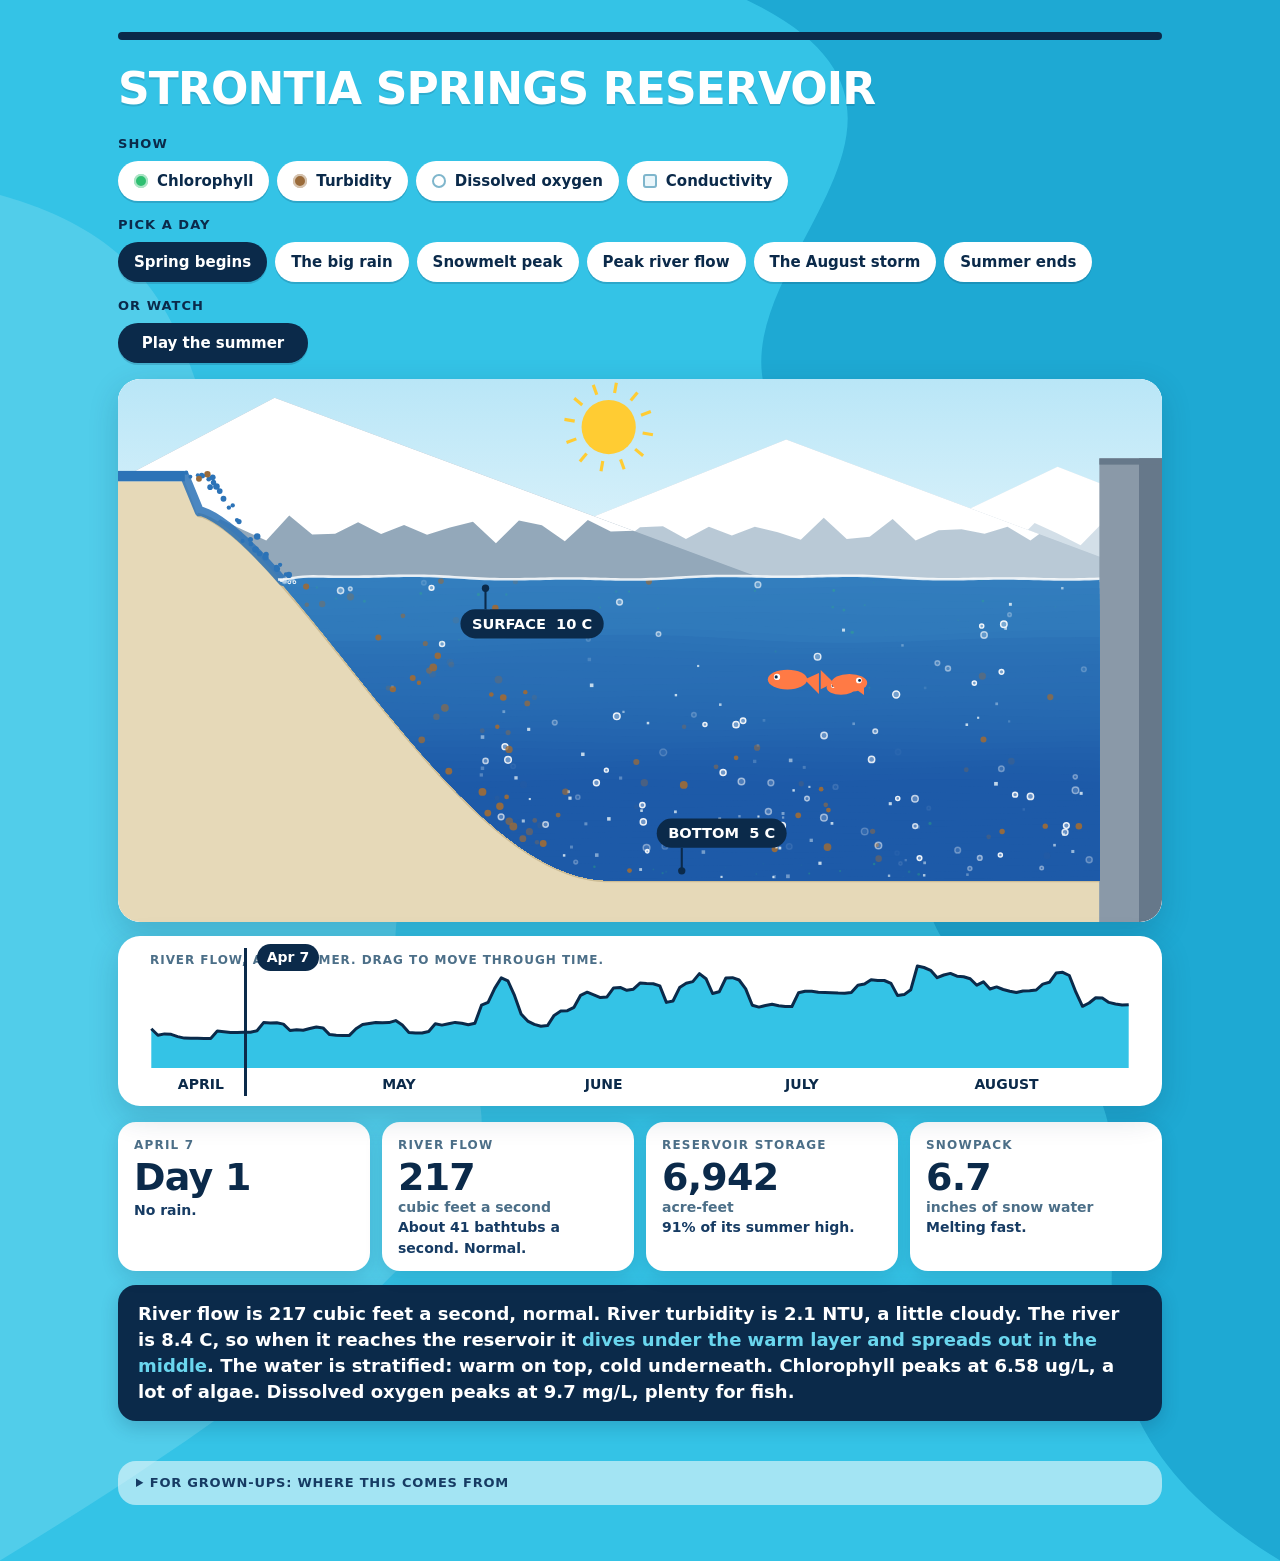
==== teams/team-tbd/strontia-summer/index.html @ caad44f0 "Add visualization" ====
<!doctype html>
<html lang="en">
<head>
<meta charset="utf-8">
<meta name="color-scheme" content="light">
<meta name="viewport" content="width=device-width, initial-scale=1, viewport-fit=cover">
<title>Strontia Springs Reservoir</title>
<meta name="description" content="A summer inside Strontia Springs Reservoir: a river pours in, the water has warm and cold layers, and a sensor measures it every day.">
<style>
  :root {
    color-scheme: light;
    --cyan: #34c3e6; --cyan-2: #1ea9d3; --cyan-3: #6ad6ee; --teal: #0e7fa8;
    --navy: #0b2a4a; --navy-2: #163b63; --white: #ffffff; --paper: #f2fbfe; --muted: #4c6f88;
    --water-warm: #67d6f2; --water-cold: #1d5aa8; --sand: #e6d9b8; --sand-2: #cdbd96; --rock: #b9c9d6; --rock-2: #93a8ba; --rock-3: #d3dfe8; --snow: #ffffff; --dam: #8a99a8; --dam-2: #66788a;
    --plant: #2fbf71; --mud: #9a6b3a; --mineral: #eaf6fb; --sun: #ffcc33; --fish: #ff7a45;
  }
  * { box-sizing: border-box; -webkit-tap-highlight-color: transparent; }
  html, body { margin: 0; background: var(--cyan); color: var(--navy); }
  body { font: 17px/1.5 system-ui, -apple-system, "Segoe UI", Helvetica, Arial, sans-serif; min-height: 100vh; position: relative; overflow-x: hidden; }
  .waves { position: absolute; inset: 0; z-index: 0; pointer-events: none; overflow: hidden; }
  .waves svg { position: absolute; left: 0; top: 0; width: 100%; height: 100%; }
  .page { position: relative; z-index: 1; max-width: 1080px; margin: 0 auto; padding: 32px max(18px, env(safe-area-inset-right)) 56px max(18px, env(safe-area-inset-left)); }
  .rule { height: 8px; width: 100%; background: var(--navy); border-radius: 4px; margin-bottom: 26px; }
  .kicker { font-size: 20px; font-weight: 700; letter-spacing: 0.08em; text-transform: uppercase; color: var(--navy); margin: 0; }
  h1 { font-size: clamp(28px, 4.5vw, 44px); line-height: 1.05; margin: 2px 0 22px; letter-spacing: -0.02em; text-transform: uppercase; font-weight: 900; color: var(--white); text-shadow: 0 2px 0 rgba(11,42,74,0.15); }
  .intro { max-width: 62ch; font-size: 19px; font-weight: 600; margin: 0 0 8px; color: var(--navy); }
  .intro-2 { max-width: 62ch; font-size: 16px; color: var(--navy-2); margin: 0 0 22px; }
  h2 { font-size: 15px; letter-spacing: 0.1em; text-transform: uppercase; font-weight: 800; margin: 34px 0 10px; color: var(--navy); }
  .controls { display: flex; flex-wrap: wrap; gap: 14px 30px; align-items: flex-start; margin: 0 0 16px; }
  .control { display: flex; flex-direction: column; gap: 7px; }
  .control > span { font-size: 13px; font-weight: 800; letter-spacing: 0.08em; text-transform: uppercase; color: var(--navy); }
  .chips { display: flex; flex-wrap: wrap; gap: 8px; }
  .chip, .btn { appearance: none; font: inherit; font-size: 15px; font-weight: 700; color: var(--navy); background: var(--white); border: 0; border-radius: 999px; padding: 9px 16px; cursor: pointer; display: inline-flex; align-items: center; gap: 9px; box-shadow: 0 2px 0 rgba(11,42,74,0.18); }
  .chip .dot { width: 14px; height: 14px; border-radius: 50%; display: inline-block; box-shadow: inset 0 0 0 2px rgba(255,255,255,0.6); }
  .chip[aria-pressed="false"] { background: rgba(255,255,255,0.45); color: var(--navy-2); }
  .chip[aria-pressed="false"] .dot { opacity: 0.35; }
  .btn[aria-pressed="true"] { background: var(--navy); color: #fff; }
  .btn.primary { background: var(--navy); color: #fff; min-width: 190px; justify-content: center; }
  .panel { background: var(--white); border-radius: 22px; padding: 16px 18px 16px; box-shadow: 0 10px 30px rgba(11,42,74,0.18); position: relative; }
  #section { padding: 0; overflow: hidden; }
  canvas.scene { display: block; cursor: crosshair; touch-action: none; user-select: none; border-radius: 22px; background: var(--paper); }
  .scene-foot { display: flex; justify-content: space-between; flex-wrap: wrap; gap: 6px 16px; margin-top: 10px; font-size: 14px; color: var(--muted); font-weight: 600; }
  .stats { display: grid; grid-template-columns: repeat(auto-fit, minmax(170px, 1fr)); gap: 12px; margin-top: 16px; }
  .stat { background: var(--white); border-radius: 18px; padding: 14px 16px 12px; box-shadow: 0 6px 18px rgba(11,42,74,0.14); }
  .stat .k { font-size: 12px; letter-spacing: 0.1em; text-transform: uppercase; font-weight: 800; color: var(--muted); }
  .stat .v { font-size: 38px; font-weight: 900; line-height: 1.05; margin: 4px 0 2px; color: var(--navy); letter-spacing: -0.02em; }
  .stat .v small { display: block; font-size: 14px; font-weight: 700; color: var(--muted); letter-spacing: 0; margin-top: 2px; }
  .stat .s { font-size: 14px; color: var(--navy-2); font-weight: 600; }
  .story { margin-top: 14px; background: var(--navy); color: #fff; border-radius: 18px; padding: 16px 20px; font-size: 18px; font-weight: 600; line-height: 1.45; box-shadow: 0 6px 18px rgba(11,42,74,0.2); }
  .story b { color: var(--cyan-3); font-weight: 900; }
  .panel.scrub { margin-top: 14px; padding: 12px 18px 10px; }
  .timeline { position: relative; user-select: none; touch-action: none; padding-top: 4px; }
  .timeline svg { display: block; width: 100%; }
  .cursor { position: absolute; top: 0; bottom: 0; width: 0; border-left: 3px solid var(--navy); pointer-events: none; }
  .cursor .tag { position: absolute; top: -4px; left: 10px; font-size: 14px; color: var(--white); background: var(--navy); padding: 3px 10px; border-radius: 999px; white-space: nowrap; font-weight: 800; }
  .cursor.flip .tag { left: auto; right: 10px; }
  .tooltip { position: absolute; pointer-events: none; z-index: 3; background: var(--navy); color: var(--white); border-radius: 12px; padding: 8px 12px; font-size: 14px; display: none; min-width: 150px; font-weight: 600; }
  .tooltip .t { color: var(--cyan-3); margin-bottom: 3px; font-weight: 800; }
  .tooltip .r { display: flex; justify-content: space-between; gap: 12px; }
  .grownups { margin-top: 40px; font-size: 14px; color: var(--navy-2); background: rgba(255,255,255,0.55); border-radius: 18px; padding: 12px 18px; }
  .grownups summary { cursor: pointer; font-weight: 800; letter-spacing: 0.06em; text-transform: uppercase; font-size: 13px; }
  .grownups blockquote { margin: 8px 0; padding-left: 12px; border-left: 3px solid var(--navy); font-size: 13px; }
  .grownups li { margin-bottom: 6px; }
  code { font-family: ui-monospace, SFMono-Regular, Menlo, monospace; font-size: 0.92em; }
</style>
</head>
<body>
<div class="waves" aria-hidden="true">
  <svg viewBox="0 0 1200 2400" preserveAspectRatio="none">
    <path d="M0,0 H1200 V2400 H0 Z" fill="var(--cyan)"></path>
    <path d="M700,0 C980,220 520,520 820,760 C1080,980 700,1300 960,1560 C1160,1760 900,2100 1200,2400 H1200 V0 Z" fill="var(--cyan-2)"></path>
    <path d="M0,300 C260,420 120,760 340,900 C560,1040 260,1400 420,1620 C540,1790 300,2100 0,2400 Z" fill="var(--cyan-3)" opacity="0.55"></path>
  </svg>
</div>
<div class="page">
  <div class="rule"></div>
  <h1>Strontia Springs Reservoir</h1>

  <div class="controls">
    <div class="control"><span>Show</span><div class="chips" id="chips"></div></div>
    <div class="control"><span>Pick a day</span><div class="chips" id="presets"></div></div>
    <div class="control"><span>Or watch</span><div class="chips"><button class="btn primary" id="play">Play the summer</button></div></div>
  </div>

  <div class="panel" id="section"></div>
  <div class="panel scrub"><div class="timeline" id="timeline"></div></div>
  <div class="stats" id="stats"></div>
  <div class="story" id="story"></div>

  <details class="grownups">
    <summary>For grown-ups: where this comes from</summary>
    <ul>
      <li>The snow on the mountains follows the Hoosier Pass snowpack record; the mountains themselves are a drawing, not the real skyline. Strontia Springs Reservoir is on the South Platte River above Denver. The sensor is a profiling sonde that Denver Water lowers through the water several times a day. Every reading here is from its export for 7 April to 19 August 2026, one profile per day, with river flow, temperature and turbidity from the USGS gage and Colorado DWR upstream, rain from NOAA station USC00058022, and snowpack from the Hoosier Pass SNOTEL station.</li>
      <li>Dots map to measurements: plants are chlorophyll, mud is turbidity, bubbles are dissolved oxygen, flecks are specific conductance compensated to 25 C. How many dots appear, and how deep they sit, follows that day's profile. The water's shade of blue follows temperature. Depth is the sonde's vertical position as recorded, unit unstated.</li>
      <li>River water sinks to the first depth where the reservoir is as cold as the river, which is how a plunging inflow behaves. The water level follows Denver Water's daily storage record for Strontia Springs from the Colorado DWR, with its rise and fall exaggerated many times over so it can be seen. The fish and the splashes are for fun. Fish swim where oxygen was highest that day.</li>
      <li>Built <span id="built"></span> by <code>build.py</code> in this folder. The technical version of this view is <code>strontia-section.html</code> at the repository root.</li>
    </ul>
    <p>The sonde values are Denver Water's own measurements; the upstream series are public USGS, Colorado DWR, NRCS and NOAA records assembled by Denver Water. Both of Denver Water's notices travel with this page:</p>
    <blockquote>The water quality data is provided "as is." Water quality data provided to the user is provisional and subject to change, and the user should not assume that the data has undergone any quality assurance or quality control review. Denver Water makes no warranty of any kind, express or implied, concerning the data, including accuracy, reliability, completeness, timeliness, or usefulness. Copyright 2026, Denver Water.</blockquote>
    <blockquote>COPYRIGHT AND DISCLAIMER: The data and metadata contained herein were prepared by Denver Water for its internal purposes only. Denver Water provides data and metadata as a public service with no claim as to the completeness, usefulness, timeliness or accuracy of its content, positional or otherwise. Denver Water and its employees make no warranty, express or implied, and assume no legal liability or responsibility for the ability of users to fulfill their intended purposes in accessing or using data or metadata or for omissions in content regarding such. The information provided is presented "as is," without warranty of any kind, including, but not limited to, the implied warranties of merchantability, fitness for a particular purpose, or non-infringement. Your use of this information is at your own risk. In providing this information or access to it, Denver Water assumes no obligation to assist the user in the use of such information or in the development, use, or maintenance of any applications applied to or associated with the data or metadata. Any sale, reproduction or distribution of this information, or products derived therefrom, in any format is expressly prohibited.</blockquote>
  </details>
</div>

<script>
const DATA = {"built":"2026-09-25","sonde":{"days":["2026-04-07","2026-04-08","2026-04-09","2026-04-10","2026-04-28","2026-04-29","2026-04-30","2026-05-01","2026-05-02","2026-05-04","2026-05-05","2026-05-14","2026-05-15","2026-05-18","2026-05-19","2026-05-20","2026-05-21","2026-05-22","2026-05-23","2026-05-24","2026-05-25","2026-05-26","2026-05-27","2026-05-28","2026-05-29","2026-05-30","2026-05-31","2026-06-01","2026-06-02","2026-06-03","2026-06-04","2026-06-05","2026-06-06","2026-06-07","2026-06-08","2026-06-09","2026-06-10","2026-06-11","2026-06-12","2026-06-13","2026-06-14","2026-06-15","2026-06-16","2026-06-17","2026-06-18","2026-06-19","2026-06-20","2026-06-21","2026-06-22","2026-06-23","2026-06-24","2026-06-25","2026-06-26","2026-06-27","2026-06-28","2026-06-29","2026-06-30","2026-07-01","2026-07-02","2026-07-03","2026-07-04","2026-07-05","2026-07-06","2026-07-07","2026-07-08","2026-07-09","2026-07-13","2026-07-14","2026-07-15","2026-07-16","2026-07-17","2026-07-18","2026-07-19","2026-07-20","2026-07-21","2026-07-22","2026-07-23","2026-07-24","2026-07-25","2026-07-26","2026-07-27","2026-07-28","2026-07-29","2026-07-30","2026-07-31","2026-08-01","2026-08-02","2026-08-03","2026-08-04","2026-08-05","2026-08-06","2026-08-07","2026-08-08","2026-08-09","2026-08-10","2026-08-11","2026-08-12","2026-08-13","2026-08-14","2026-08-15","2026-08-16","2026-08-17","2026-08-18","2026-08-19"],"casts":[49,192,191,192,141,191,144,192,48,47,48,88,44,132,176,176,176,176,176,176,176,176,132,176,176,176,176,176,176,176,176,176,176,176,176,176,176,176,176,176,176,132,176,176,176,176,176,176,176,176,176,176,176,176,176,176,176,176,176,176,176,176,176,176,176,132,55,138,56,139,141,141,179,101,137,101,140,140,180,100,100,98,220,139,180,98,139,100,180,140,140,180,179,140,180,180,180,180,180,141,180,90,135,90],"depths":[1,2,3,4,5,6,7,8,9,10,11,12,13,14,15,16,17,18,19,20,21,22,23,24,25,26,27,28,29,30,31,32,33,34,35,36,37,38,39,40,41,42,43,44,45,46,47,48],"params":{"temp":{"label":"Temperature","unit":"C","scale":"linear","hue":55,"decimals":1,"domain":[6.655,18.174],"grid":[[9.943,9.974,9.713,9.661,9.593,9.526,9.444,9.402,9.319,9.063,8.413,8.237,8.017,7.879,7.788,7.721,7.658,7.556,7.456,7.335,7.254,7.072,6.902,6.731,6.565,6.361,6.097,5.842,5.668,5.418,5.321,5.17,5.022,4.966,4.918,4.876,4.844,4.802,4.768,4.743,4.729,4.71,4.707,4.691,4.684,4.697,4.705,4.714],[9.738,9.679,9.636,9.61,9.575,9.554,9.541,9.525,9.331,9.443,8.492,8.419,8.336,8.178,8.124,7.995,7.894,7.774,7.613,7.425,7.312,7.148,7.003,6.707,6.459,6.239,6.02,5.849,5.636,5.339,5.171,5.098,5.079,4.993,4.928,4.889,4.855,4.823,4.834,4.781,4.771,4.74,4.734,4.726,4.733,4.749,4.777,4.758],[9.681,9.716,9.648,9.604,9.512,9.506,9.472,9.521,9.424,9.3,9.055,8.571,8.451,8.255,8.122,8.045,7.979,7.85,7.771,7.649,7.485,7.271,7.135,6.937,6.748,6.601,6.527,6.194,5.956,5.629,5.443,5.262,5.169,5.082,5.015,4.948,4.899,4.862,4.842,4.825,4.801,4.801,4.8,4.809,4.787,4.806,4.82,4.831],[9.769,9.717,9.692,9.627,9.592,9.554,9.538,9.56,9.403,8.997,8.736,8.444,8.344,8.231,8.135,8.011,7.856,7.823,7.765,7.574,7.501,7.421,7.233,7.071,6.809,6.651,6.512,6.193,5.911,5.674,5.435,5.332,5.25,5.174,5.072,5.034,4.971,4.936,4.906,4.893,4.873,4.858,4.849,4.845,4.846,4.847,4.836,4.865],[10.87,10.849,10.735,10.498,10.383,10.185,10.044,9.862,9.833,9.729,9.653,9.492,9.405,9.316,9.004,8.788,8.724,8.547,8.361,8.197,8.051,7.907,7.704,7.6,7.514,7.403,7.361,7.318,7.259,7.206,7.181,7.148,7.105,7.075,7.049,7.027,6.994,6.969,6.944,6.908,6.889,6.877,6.854,6.85,6.847,6.846,6.814,6.811],[10.754,10.732,10.7,10.696,10.619,10.574,10.562,10.252,10.088,9.776,9.662,9.581,9.395,9.227,9.033,8.874,8.653,8.52,8.364,8.205,8.079,7.898,7.776,7.614,7.481,7.425,7.384,7.303,7.25,7.22,7.235,7.146,7.07,7.056,7.032,6.994,6.959,6.958,6.946,6.942,6.925,6.901,6.91,6.885,6.89,6.877,6.892,6.88],[10.613,10.412,10.604,10.566,10.558,10.51,10.356,10.159,9.958,9.857,9.762,9.613,9.507,9.367,9.266,9.082,8.933,8.783,8.601,8.282,8.153,8.148,7.897,7.626,7.653,7.539,7.458,7.383,7.282,7.221,7.153,7.131,7.096,7.09,7.056,7.027,7.022,7.015,7.005,6.971,6.948,6.932,6.942,6.921,6.923,6.907,6.918,6.921],[10.246,10.276,10.142,10.084,10.072,10.017,9.857,9.672,9.3,9.291,9.221,9.174,9.079,8.95,8.893,8.845,8.767,8.749,8.544,8.448,8.292,8.194,8.015,7.793,7.822,7.576,7.543,7.448,7.34,7.279,7.277,7.224,7.197,7.155,7.111,7.085,7.042,7.04,7.036,7.007,6.998,6.986,6.966,6.965,6.95,6.942,6.926,6.961],[10.348,10.351,10.338,10.284,10.245,10.193,9.905,9.778,9.576,9.419,9.331,9.053,8.992,8.915,8.8,8.749,8.671,8.598,8.501,8.386,8.284,8.255,8.226,8.164,7.919,7.626,7.448,7.364,7.308,7.241,7.228,7.214,7.188,7.162,7.108,7.08,7.053,7.041,7.041,7.034,7.028,7.014,6.997,7.006,7.0,6.994,6.995,6.997],[10.621,10.575,10.583,10.549,10.496,10.513,10.474,10.467,10.46,10.409,10.354,10.236,9.141,8.92,8.793,8.633,8.572,8.528,8.413,8.342,8.3,8.247,8.155,8.117,8.102,7.994,7.941,7.813,7.622,7.546,7.472,7.426,7.313,7.293,7.249,7.209,7.189,7.17,7.144,7.119,7.097,7.081,7.077,7.048,7.034,7.021,6.959,null],[10.578,10.589,10.586,10.59,10.592,10.585,10.564,10.421,10.087,9.565,9.277,9.087,8.911,8.876,8.759,8.616,8.582,8.487,8.409,8.363,8.306,8.257,8.23,8.149,8.093,8.027,7.948,7.772,7.6,7.509,7.425,7.395,7.356,7.317,7.297,7.264,7.236,7.193,7.167,7.129,7.094,7.074,7.065,7.003,6.964,6.952,null,null],[15.479,15.038,14.729,14.415,13.73,13.304,13.112,12.905,12.463,12.267,12.136,11.931,11.467,10.74,9.559,8.742,8.385,8.239,8.118,8.056,8.018,7.993,7.963,7.925,7.877,7.832,7.784,7.741,7.692,7.659,7.645,7.601,7.569,7.546,7.527,7.516,7.504,7.495,7.482,7.471,7.46,7.463,7.465,7.466,null,null,null,null],[15.791,15.244,15.043,14.892,14.718,14.446,14.115,13.504,13.204,12.868,12.453,12.125,11.381,10.437,9.042,8.466,8.328,8.208,8.141,8.085,8.042,8.004,7.978,7.934,7.897,7.868,7.836,7.763,7.705,7.665,7.638,7.62,7.599,7.566,7.539,7.526,7.517,7.526,7.54,7.558,7.556,7.536,7.539,7.539,null,null,null,null],[12.727,12.705,12.697,12.692,12.675,12.359,12.226,12.141,12.018,11.917,11.801,11.68,11.598,11.465,11.369,11.26,11.122,11.012,10.93,10.738,10.577,10.393,9.977,9.488,8.85,8.381,8.242,8.184,8.138,8.102,8.057,7.998,7.979,7.941,7.889,7.856,7.818,7.793,7.774,7.747,7.734,7.716,7.683,7.671,null,null,null,null],[12.106,12.12,12.111,12.098,12.018,11.934,11.784,11.638,11.509,11.378,11.305,11.169,11.052,10.908,10.824,10.695,10.657,10.587,10.483,10.386,10.318,10.22,10.164,9.985,9.742,9.436,9.136,8.514,8.303,8.227,8.154,8.118,8.07,8.036,8.0,7.947,7.894,7.855,7.819,7.791,7.768,7.743,7.724,7.713,null,null,null,null],[11.867,11.906,11.86,11.826,11.804,11.758,11.596,11.431,11.043,10.89,10.768,10.689,10.584,10.495,10.39,10.33,10.25,10.197,10.097,10.037,10.003,9.926,9.874,9.819,9.738,9.672,9.483,9.322,8.989,8.605,8.333,8.189,8.141,8.092,8.043,8.001,7.97,7.909,7.881,7.851,7.835,7.814,7.795,7.787,null,null,null,null],[11.809,11.79,11.774,11.758,11.729,11.65,11.541,11.388,11.244,11.008,10.814,10.665,10.515,10.445,10.352,10.269,10.201,10.139,10.084,10.04,10.009,9.934,9.868,9.809,9.758,9.676,9.582,9.486,9.38,9.242,9.067,8.809,8.466,8.26,8.163,8.116,8.067,8.028,8.003,7.968,7.941,7.926,7.894,7.904,null,null,null,null],[12.111,11.957,11.823,11.745,11.677,11.634,11.593,11.542,11.497,11.296,11.037,10.842,10.634,10.521,10.482,10.412,10.328,10.268,10.206,10.145,10.104,10.041,9.993,9.947,9.899,9.863,9.788,9.707,9.619,9.509,9.429,9.325,9.148,8.937,8.613,8.322,8.163,8.112,8.077,8.026,8.0,7.986,7.966,7.945,null,null,null,null],[12.912,12.713,12.632,12.621,12.479,12.37,12.194,12.087,11.587,11.475,11.267,11.077,10.895,10.724,10.56,10.482,10.364,10.302,10.209,10.121,10.079,10.023,9.985,9.957,9.915,9.849,9.778,9.703,9.642,9.594,9.483,9.412,9.305,9.162,8.994,8.704,8.492,8.317,8.186,8.099,8.082,8.059,8.05,8.04,null,null,null,null],[13.663,13.52,13.392,13.332,13.268,13.212,12.989,12.811,11.938,11.649,11.428,11.384,11.188,10.992,10.756,10.614,10.457,10.381,10.245,10.175,10.125,10.072,10.03,9.986,9.947,9.886,9.843,9.82,9.76,9.706,9.639,9.538,9.443,9.323,9.235,9.117,9.02,8.913,8.679,8.491,8.391,8.253,8.204,8.184,null,null,null,null],[14.111,13.977,13.942,13.886,13.744,13.639,13.524,13.061,12.45,12.162,11.844,11.632,11.448,11.32,11.078,10.952,10.768,10.562,10.41,10.314,10.234,10.143,10.084,10.036,9.994,9.954,9.903,9.855,9.811,9.762,9.686,9.641,9.565,9.511,9.444,9.383,9.322,9.261,9.133,9.045,8.946,8.814,8.709,8.668,null,null,null,null],[14.504,14.473,14.364,14.241,14.136,14.011,13.687,13.376,12.891,12.584,12.374,12.026,11.808,11.602,11.378,11.262,11.064,10.941,10.726,10.59,10.354,10.213,10.148,10.106,10.059,9.993,9.956,9.904,9.867,9.829,9.778,9.732,9.695,9.647,9.592,9.537,9.495,9.448,9.384,9.314,9.27,9.237,9.195,9.153,null,null,null,null],[14.512,14.477,14.434,14.372,14.326,14.277,13.73,13.435,13.23,12.859,12.686,12.453,12.19,11.997,11.82,11.516,11.28,11.026,10.893,10.662,10.517,10.363,10.254,10.181,10.099,10.046,9.999,9.961,9.933,9.89,9.837,9.789,9.746,9.715,9.662,9.629,9.602,9.567,9.531,9.502,9.44,9.405,9.385,9.353,null,null,null,null],[14.815,14.748,14.389,13.963,13.595,13.12,13.181,13.22,12.891,12.782,12.704,12.578,12.495,12.365,12.181,11.98,11.778,11.466,11.136,10.921,10.793,10.567,10.398,10.306,10.235,10.169,10.111,10.054,10.014,9.962,9.931,9.895,9.827,9.811,9.767,9.723,9.703,9.662,9.63,9.598,9.573,9.553,9.524,9.497,null,null,null,null],[15.42,15.308,15.239,15.2,15.101,14.991,14.457,13.587,13.206,12.927,12.806,12.648,12.55,12.425,12.273,12.145,12.008,11.879,11.677,11.458,11.196,11.027,10.739,10.536,10.363,10.223,10.166,10.114,10.067,10.03,9.982,9.948,9.915,9.891,9.855,9.819,9.794,9.767,9.739,9.715,9.691,9.675,9.649,9.649,null,null,null,null],[15.829,15.717,15.591,15.515,15.383,15.03,14.572,14.038,13.854,13.643,13.347,13.142,13.062,12.883,12.726,12.529,12.402,12.296,12.186,11.974,11.777,11.613,11.339,11.052,10.855,10.662,10.522,10.375,10.252,10.178,10.115,10.073,10.038,9.982,9.943,9.912,9.875,9.841,9.817,9.81,9.796,9.774,9.753,9.724,null,null,null,null],[15.796,15.71,15.593,15.552,15.441,14.935,14.421,14.083,13.843,13.56,13.371,13.192,13.108,13.011,12.942,12.8,12.685,12.563,12.439,12.346,12.191,12.043,11.88,11.724,11.537,11.298,11.111,10.82,10.69,10.553,10.427,10.305,10.215,10.173,10.098,10.072,10.029,9.991,9.946,9.924,9.884,9.857,9.841,9.837,null,null,null,null],[16.02,15.812,15.584,15.22,14.942,14.681,14.47,14.185,13.934,13.794,13.622,13.393,13.186,13.081,12.944,12.804,12.671,12.55,12.464,12.384,12.307,12.23,12.123,12.003,11.832,11.756,11.573,11.431,11.168,10.913,10.734,10.546,10.409,10.329,10.277,10.208,10.142,10.099,10.067,10.037,9.994,9.959,9.938,9.922,null,null,null,null],[16.26,16.147,16.035,15.766,15.384,14.894,14.765,14.565,14.314,14.119,13.926,13.716,13.586,13.427,13.285,13.152,13.014,12.89,12.796,12.7,12.582,12.469,12.4,12.306,12.21,12.084,11.961,11.848,11.752,11.611,11.504,11.235,11.029,10.906,10.708,10.562,10.429,10.296,10.213,10.18,10.136,10.102,10.079,10.056,null,null,null,null],[16.456,16.291,16.142,16.08,15.792,15.652,15.311,14.941,14.564,14.247,14.128,13.974,13.747,13.638,13.538,13.389,13.277,13.196,13.075,12.954,12.877,12.779,12.694,12.596,12.474,12.384,12.3,12.221,12.128,12.043,11.931,11.87,11.792,11.53,11.401,11.152,11.01,10.899,10.71,10.539,10.411,10.354,10.26,10.231,null,null,null,null],[16.062,15.826,15.734,15.662,15.527,14.634,14.438,14.24,14.098,13.984,13.84,13.765,13.595,13.48,13.377,13.309,13.204,13.136,13.079,13.006,12.918,12.848,12.794,12.708,12.653,12.579,12.499,12.4,12.346,12.276,12.206,12.13,12.049,11.948,11.823,11.72,11.534,11.378,11.19,10.987,10.857,10.736,10.634,10.559,null,null,null,null],[16.008,15.892,15.518,15.434,15.218,14.825,14.482,14.21,14.123,13.962,13.794,13.658,13.393,13.262,13.195,13.143,13.1,13.024,12.959,12.915,12.855,12.805,12.748,12.68,12.649,12.611,12.541,12.503,12.45,12.409,12.377,12.322,12.255,12.206,12.102,12.042,11.93,11.814,11.64,11.481,11.341,11.221,11.088,11.047,null,null,null,null],[16.319,16.141,15.989,15.865,15.559,15.037,14.697,14.372,14.179,14.0,13.732,13.485,13.374,13.278,13.192,13.121,13.069,12.995,12.94,12.896,12.858,12.806,12.764,12.743,12.705,12.664,12.63,12.594,12.569,12.535,12.503,12.463,12.434,12.38,12.322,12.273,12.229,12.152,12.072,11.928,11.781,11.709,11.66,11.616,null,null,null,null],[16.283,16.155,16.014,15.907,15.831,15.357,15.174,14.81,14.459,14.14,13.915,13.684,13.552,13.369,13.287,13.183,13.107,13.058,13.008,12.97,12.932,12.901,12.84,12.822,12.785,12.755,12.725,12.701,12.66,12.64,12.617,12.579,12.549,12.506,12.47,12.428,12.383,12.354,12.279,12.226,12.178,12.136,12.083,12.055,null,null,null,null],[16.454,16.206,15.883,15.582,15.484,15.277,15.097,14.822,14.593,14.323,14.137,13.891,13.666,13.571,13.511,13.344,13.264,13.181,13.12,13.064,13.027,12.988,12.939,12.918,12.889,12.851,12.816,12.785,12.764,12.73,12.701,12.678,12.652,12.622,12.575,12.52,12.5,12.462,12.438,12.385,12.361,12.338,12.306,12.3,null,null,null,null],[16.591,16.465,16.275,16.235,16.07,15.944,15.381,14.759,14.57,14.259,14.117,13.994,13.859,13.729,13.608,13.52,13.426,13.354,13.284,13.212,13.165,13.12,13.081,13.029,12.977,12.937,12.906,12.869,12.839,12.817,12.789,12.774,12.747,12.719,12.695,12.67,12.637,12.595,12.558,12.534,12.512,12.484,12.412,12.383,null,null,null,null],[16.724,16.694,16.562,16.365,15.895,15.241,14.869,14.64,14.476,14.319,14.186,14.018,13.974,13.881,13.791,13.671,13.579,13.505,13.426,13.381,13.308,13.236,13.185,13.122,13.08,13.043,13.005,12.972,12.941,12.921,12.898,12.861,12.828,12.806,12.77,12.727,12.699,12.675,12.639,12.614,12.585,12.544,12.526,12.525,null,null,null,null],[17.141,16.969,16.716,16.397,15.877,15.53,15.352,15.038,14.849,14.614,14.398,14.231,14.131,13.972,13.854,13.76,13.626,13.559,13.49,13.416,13.346,13.299,13.265,13.227,13.183,13.148,13.116,13.099,13.062,13.029,13.0,12.962,12.928,12.89,12.867,12.829,12.791,12.747,12.717,12.683,12.662,12.643,12.631,12.619,null,null,null,null],[17.008,16.995,16.782,16.517,16.226,16.058,15.762,15.273,14.986,14.734,14.502,14.338,14.236,14.093,13.963,13.88,13.765,13.644,13.559,13.495,13.421,13.374,13.317,13.274,13.247,13.219,13.171,13.134,13.108,13.089,13.071,13.046,13.024,12.993,12.956,12.907,12.864,12.85,12.825,12.79,12.748,12.72,12.688,12.675,null,null,null,null],[17.079,16.955,16.795,16.526,16.249,16.07,15.762,15.344,14.969,14.754,14.623,14.48,14.27,14.135,14.017,13.91,13.84,13.736,13.673,13.595,13.55,13.494,13.436,13.39,13.36,13.334,13.291,13.264,13.236,13.205,13.173,13.146,13.117,13.088,13.044,13.006,12.976,12.928,12.892,12.869,12.847,12.82,12.808,12.768,null,null,null,null],[16.288,16.273,16.016,15.722,15.569,15.477,15.285,15.049,14.934,14.823,14.66,14.486,14.333,14.206,14.099,13.973,13.875,13.78,13.721,13.681,13.633,13.572,13.538,13.492,13.458,13.429,13.404,13.364,13.333,13.306,13.271,13.232,13.196,13.176,13.149,13.127,13.088,13.041,13.014,12.982,12.947,12.928,12.9,12.87,null,null,null,null],[16.479,16.206,16.111,16.034,15.994,15.891,15.599,15.375,15.174,14.874,14.721,14.601,14.455,14.253,14.072,14.007,13.9,13.853,13.788,13.73,13.706,13.637,13.605,13.567,13.528,13.498,13.48,13.45,13.432,13.414,13.404,13.381,13.328,13.309,13.269,13.228,13.197,13.162,13.12,13.082,13.041,13.025,13.003,12.988,null,null,null,null],[16.817,16.571,16.48,16.42,16.328,15.834,15.585,15.22,15.091,14.808,14.601,14.418,14.261,14.125,14.023,13.93,13.851,13.793,13.716,13.662,13.626,13.576,13.535,13.512,13.502,13.491,13.485,13.465,13.445,13.43,13.413,13.389,13.351,13.314,13.263,13.246,13.213,13.2,13.181,13.157,13.13,13.107,13.066,13.061,null,null,null,null],[17.287,16.998,16.607,16.308,16.046,15.709,15.405,15.148,14.867,14.767,14.614,14.423,14.275,14.168,14.061,13.945,13.863,13.819,13.79,13.746,13.703,13.647,13.605,13.573,13.55,13.528,13.502,13.475,13.449,13.43,13.416,13.403,13.387,13.369,13.342,13.322,13.3,13.287,13.248,13.22,13.203,13.182,13.161,13.163,null,null,null,null],[17.396,17.328,17.099,16.832,16.489,16.11,15.799,15.604,15.278,14.902,14.736,14.572,14.378,14.296,14.21,14.127,13.997,13.918,13.85,13.8,13.767,13.716,13.667,13.629,13.592,13.57,13.545,13.515,13.501,13.492,13.474,13.451,13.436,13.409,13.393,13.382,13.364,13.341,13.321,13.299,13.264,13.242,13.229,13.222,null,null,null,null],[17.931,17.837,17.566,17.337,17.077,16.85,16.487,16.258,15.905,15.616,15.328,15.131,14.935,14.77,14.63,14.48,14.348,14.257,14.193,14.088,13.988,13.897,13.826,13.778,13.743,13.689,13.642,13.615,13.585,13.566,13.544,13.521,13.506,13.47,13.457,13.431,13.414,13.389,13.373,13.358,13.338,13.325,13.302,13.294,null,null,null,null],[17.697,17.558,17.441,16.963,16.441,16.266,16.061,15.784,15.561,15.364,15.249,15.151,15.009,14.773,14.616,14.55,14.407,14.288,14.195,14.139,14.069,14.013,13.944,13.893,13.832,13.784,13.744,13.703,13.662,13.632,13.602,13.575,13.555,13.529,13.506,13.489,13.474,13.45,13.43,13.413,13.393,13.381,13.369,13.36,null,null,null,null],[17.452,17.122,16.851,16.206,15.983,15.851,15.681,15.513,15.382,15.239,15.111,14.959,14.833,14.689,14.608,14.546,14.454,14.346,14.261,14.195,14.166,14.108,14.029,13.978,13.904,13.86,13.829,13.799,13.773,13.739,13.707,13.678,13.654,13.623,13.596,13.576,13.553,13.532,13.506,13.488,13.466,13.448,13.432,13.431,null,null,null,null],[16.864,16.792,16.695,16.267,15.884,15.671,15.557,15.392,15.284,15.195,14.959,14.864,14.774,14.677,14.598,14.508,14.431,14.37,14.29,14.211,14.163,14.118,14.08,14.047,14.002,13.965,13.925,13.905,13.884,13.858,13.829,13.81,13.778,13.753,13.72,13.691,13.657,13.622,13.598,13.569,13.552,13.532,13.514,13.502,null,null,null,null],[17.19,16.877,16.398,16.043,15.769,15.686,15.485,15.27,15.139,15.003,14.835,14.759,14.696,14.57,14.49,14.448,14.366,14.326,14.258,14.215,14.181,14.146,14.111,14.07,14.035,14.002,13.976,13.938,13.909,13.889,13.866,13.843,13.82,13.798,13.781,13.766,13.742,13.715,13.692,13.669,13.656,13.648,13.625,13.6,null,null,null,null],[17.627,17.389,17.203,17.033,16.438,16.18,15.937,15.72,15.417,15.258,15.085,14.934,14.813,14.729,14.633,14.541,14.454,14.401,14.355,14.289,14.249,14.213,14.172,14.137,14.107,14.072,14.046,14.015,13.976,13.947,13.93,13.911,13.887,13.862,13.837,13.817,13.793,13.768,13.736,13.724,13.717,13.698,13.681,13.671,null,null,null,null],[17.8,17.625,17.502,17.177,16.899,16.656,16.502,16.201,16.069,15.924,15.666,15.5,15.277,15.18,15.03,14.82,14.662,14.575,14.487,14.385,14.319,14.265,14.232,14.191,14.164,14.136,14.11,14.085,14.061,14.024,13.999,13.97,13.942,13.923,13.901,13.876,13.849,13.831,13.803,13.772,13.75,13.742,13.729,13.735,null,null,null,null],[17.724,17.716,17.652,17.466,17.37,17.015,16.724,16.555,16.41,16.238,16.087,15.889,15.738,15.581,15.416,15.329,15.121,14.968,14.729,14.613,14.517,14.435,14.361,14.303,14.272,14.233,14.203,14.165,14.143,14.106,14.079,14.063,14.042,14.017,13.984,13.959,13.937,13.905,13.875,13.846,13.819,13.801,13.786,13.773,null,null,null,null],[17.901,17.888,17.869,17.85,17.791,17.709,17.327,16.901,16.588,16.362,16.193,15.995,15.857,15.732,15.598,15.473,15.386,15.297,15.184,15.034,14.849,14.777,14.636,14.538,14.45,14.37,14.314,14.271,14.229,14.19,14.168,14.149,14.125,14.101,14.077,14.04,14.02,13.992,13.972,13.936,13.914,13.891,13.869,13.852,null,null,null,null],[18.092,18.086,17.938,17.787,17.611,17.257,16.705,16.473,16.352,16.303,16.182,16.066,15.905,15.794,15.686,15.585,15.49,15.41,15.312,15.204,15.112,14.989,14.886,14.783,14.682,14.578,14.502,14.436,14.372,14.325,14.285,14.248,14.216,14.186,14.159,14.135,14.115,14.091,14.065,14.042,14.024,14.008,13.994,13.975,null,null,null,null],[18.187,18.127,18.089,17.999,17.911,17.747,17.513,16.87,16.703,16.486,16.335,16.146,16.009,15.867,15.739,15.619,15.527,15.46,15.362,15.288,15.232,15.18,15.12,15.034,14.959,14.889,14.806,14.712,14.607,14.508,14.437,14.381,14.324,14.291,14.268,14.237,14.221,14.199,14.172,14.158,14.139,14.127,14.107,14.099,null,null,null,null],[18.295,18.261,18.216,18.162,17.852,17.569,16.957,16.757,16.581,16.386,16.198,16.039,15.905,15.809,15.671,15.59,15.525,15.483,15.411,15.358,15.297,15.259,15.206,15.146,15.097,15.026,14.94,14.881,14.845,14.795,14.724,14.625,14.531,14.462,14.408,14.369,14.327,14.3,14.287,14.263,14.249,14.229,14.209,14.198,null,null,null,null],[18.303,18.002,17.896,17.818,17.236,16.755,16.572,16.303,16.146,16.015,15.909,15.774,15.683,15.588,15.483,15.392,15.353,15.302,15.258,15.224,15.192,15.144,15.098,15.047,14.994,14.928,14.877,14.849,14.813,14.782,14.751,14.716,14.681,14.654,14.629,14.602,14.572,14.538,14.503,14.479,14.445,14.41,14.38,14.377,null,null,null,null],[17.855,17.573,17.19,16.931,16.832,16.632,16.437,16.266,16.098,15.963,15.819,15.662,15.538,15.45,15.389,15.306,15.26,15.217,15.178,15.149,15.104,15.053,15.011,14.959,14.918,14.901,14.866,14.844,14.822,14.805,14.784,14.766,14.73,14.711,14.694,14.678,14.662,14.651,14.632,14.613,14.599,14.588,14.571,14.553,null,null,null,null],[17.667,17.591,17.468,17.17,16.732,16.513,16.381,16.238,16.013,15.896,15.743,15.586,15.452,15.37,15.309,15.242,15.207,15.17,15.104,15.067,15.04,15.002,14.976,14.938,14.901,14.878,14.849,14.824,14.805,14.784,14.77,14.755,14.743,14.733,14.724,14.71,14.701,14.69,14.676,14.662,14.654,14.648,14.636,14.628,null,null,null,null],[17.475,17.347,17.246,17.124,16.976,16.477,16.362,16.09,15.89,15.657,15.517,15.409,15.32,15.243,15.186,15.148,15.095,15.062,15.038,15.019,14.967,14.939,14.914,14.877,14.851,14.816,14.803,14.787,14.774,14.764,14.756,14.736,14.723,14.718,14.706,14.695,14.684,14.678,14.668,14.66,14.649,14.644,14.64,14.632,null,null,null,null],[17.376,17.191,17.104,16.947,16.634,16.297,16.062,15.852,15.67,15.531,15.418,15.329,15.226,15.139,15.107,15.056,15.014,14.976,14.948,14.922,14.898,14.87,14.84,14.818,14.808,14.793,14.784,14.771,14.759,14.74,14.726,14.71,14.703,14.68,14.669,14.661,14.655,14.645,14.643,14.621,14.61,14.605,14.592,14.595,null,null,null,null],[17.359,17.166,17.112,16.992,16.781,16.123,15.905,15.637,15.444,15.286,15.137,15.069,14.99,14.939,14.901,14.889,14.858,14.836,14.816,14.799,14.787,14.762,14.751,14.74,14.73,14.718,14.706,14.695,14.681,14.653,14.639,14.633,14.621,14.611,14.587,14.572,14.563,14.549,14.538,14.523,14.502,14.492,14.479,14.473,null,null,null,null],[17.17,17.035,16.954,16.805,16.55,15.977,15.718,15.547,15.399,15.244,15.079,15.001,14.908,14.879,14.84,14.812,14.787,14.768,14.746,14.731,14.704,14.684,14.665,14.651,14.636,14.626,14.611,14.602,14.59,14.558,14.548,14.542,14.532,14.519,14.505,14.489,14.482,14.474,14.46,14.443,14.431,14.418,14.413,14.409,null,null,null,null],[17.267,17.139,16.903,16.437,15.802,15.726,15.613,15.515,15.323,15.113,15.041,14.989,14.883,14.839,14.771,14.726,14.698,14.68,14.657,14.644,14.627,14.607,14.59,14.571,14.554,14.539,14.53,14.511,14.496,14.479,14.463,14.448,14.439,14.434,14.43,14.418,14.41,14.4,14.39,14.383,14.374,14.358,14.348,14.336,null,null,null,null],[17.307,17.239,17.067,16.615,16.28,15.972,15.817,15.535,15.307,15.145,15.024,14.947,14.828,14.768,14.734,14.709,14.684,14.652,14.641,14.616,14.59,14.573,14.567,14.556,14.536,14.52,14.509,14.5,14.488,14.469,14.448,14.443,14.434,14.422,14.405,14.375,14.365,14.361,14.354,14.349,14.339,14.339,14.335,14.324,null,null,null,null],[18.566,18.206,18.102,18.086,17.919,16.337,16.196,16.168,15.784,15.731,15.599,15.417,15.383,15.199,15.027,14.966,14.905,14.808,14.721,14.655,14.62,14.598,14.568,14.556,14.545,14.536,14.52,14.509,14.494,14.48,14.467,14.461,14.452,14.445,14.438,14.422,14.413,14.399,14.391,14.381,14.375,14.355,14.345,14.335,14.324,null,null,null],[18.803,18.777,18.376,17.761,17.669,17.119,16.465,16.757,16.172,16.055,15.87,15.749,15.626,15.438,15.343,15.163,15.041,15.02,14.834,14.818,14.843,14.687,14.592,14.62,14.561,14.547,14.502,14.537,14.524,14.506,14.499,14.481,14.463,14.45,14.476,14.443,14.439,14.434,14.447,14.397,14.389,14.418,14.379,14.39,14.378,null,null,null],[19.212,19.065,18.895,18.834,17.496,17.333,16.982,16.859,16.448,16.386,16.334,16.112,15.994,15.793,15.663,15.579,15.399,15.313,15.159,15.034,14.922,14.857,14.791,14.708,14.67,14.633,14.591,14.577,14.544,14.53,14.524,14.516,14.513,14.51,14.493,14.49,14.48,14.473,14.461,14.457,14.454,14.443,14.439,14.437,14.435,null,null,null],[19.661,19.364,19.111,18.826,18.433,18.272,17.8,17.575,17.437,17.085,16.907,16.644,16.491,16.299,16.104,15.853,15.668,15.523,15.408,15.169,15.008,14.955,14.84,14.828,14.73,14.7,14.657,14.632,14.606,14.528,14.578,14.54,14.531,14.515,14.511,14.501,14.498,14.483,14.48,14.471,14.469,14.466,14.376,14.461,14.279,null,null,null],[19.596,19.465,19.43,19.255,19.171,18.415,17.677,17.868,17.389,17.169,16.935,16.772,16.439,16.434,16.149,15.962,15.84,15.62,15.464,15.152,15.03,14.887,14.759,14.713,14.659,14.595,14.561,14.512,14.489,14.461,14.429,14.407,14.392,14.366,14.366,14.344,14.34,14.334,14.324,14.312,14.316,14.308,14.303,14.303,14.304,null,null,null],[19.775,19.192,18.466,18.026,17.581,17.303,16.995,16.82,16.552,16.429,16.21,16.091,15.991,15.919,15.818,15.714,15.616,15.541,15.478,15.404,15.304,15.181,14.992,14.948,14.794,14.73,14.671,14.625,14.663,14.562,14.523,14.537,14.465,14.475,14.436,14.414,14.395,14.385,14.372,14.352,14.348,14.341,14.331,14.335,14.327,null,null,null],[19.642,18.842,18.669,18.115,17.867,17.556,17.2,16.702,16.773,16.578,16.335,16.256,15.976,15.881,15.775,15.701,15.649,15.505,15.509,15.397,15.323,15.232,15.169,15.106,15.055,14.96,14.901,14.816,14.77,14.67,14.634,14.591,14.557,14.529,14.505,14.467,14.445,14.436,14.426,14.423,14.398,14.404,14.386,14.389,14.375,null,null,null],[19.438,18.872,18.575,18.255,17.484,17.26,16.953,16.669,16.573,16.41,16.37,16.262,16.139,16.047,15.943,15.889,15.826,15.718,15.655,15.61,15.559,15.53,15.507,15.453,15.431,15.388,15.317,15.262,15.204,15.191,15.075,14.966,14.932,14.887,14.849,14.819,14.788,14.767,14.745,14.711,14.746,14.692,14.716,14.691,14.687,null,null,null],[19.593,19.413,18.558,18.295,18.13,17.725,17.607,17.327,17.126,16.895,16.736,16.69,16.479,16.349,16.143,16.045,15.962,15.864,15.883,15.745,15.722,15.658,15.607,15.559,15.528,15.48,15.434,15.345,15.306,15.273,15.213,15.135,15.15,15.094,15.049,15.002,14.919,14.886,14.888,14.823,14.826,14.777,14.742,14.763,14.73,null,null,null],[19.918,19.749,18.716,18.367,18.021,17.651,17.533,17.309,17.2,17.072,16.871,16.658,16.521,16.435,16.381,16.253,16.128,16.013,15.92,15.834,15.752,15.665,15.622,15.582,15.529,15.503,15.457,15.421,15.427,15.358,15.31,15.264,15.22,15.192,15.14,15.109,15.052,15.006,14.983,14.92,14.87,14.854,14.829,14.821,14.813,null,null,null],[19.851,18.608,18.036,17.77,17.552,17.33,17.156,16.884,16.753,16.692,16.575,16.479,16.494,16.37,16.242,16.184,16.133,16.046,15.977,15.929,15.879,15.821,15.773,15.719,15.643,15.628,15.589,15.572,15.504,15.467,15.46,15.372,15.333,15.319,15.236,15.215,15.065,15.125,15.079,14.993,14.973,14.912,14.968,14.902,14.894,null,null,null],[19.84,18.971,17.919,17.615,17.433,17.127,17.006,16.877,16.78,16.595,16.474,16.529,16.295,16.266,16.184,16.141,16.072,16.047,15.961,15.913,15.855,15.852,15.795,15.772,15.741,15.698,15.658,15.642,15.605,15.54,15.525,15.516,15.438,15.416,15.381,15.341,15.278,15.228,15.185,15.126,15.12,15.05,15.005,14.976,14.986,null,null,null],[20.063,19.828,18.27,18.067,17.574,17.372,17.04,17.122,16.813,16.683,16.516,16.433,16.464,16.296,16.22,16.157,16.096,16.015,15.978,15.931,15.886,15.873,15.839,15.793,15.764,15.732,15.713,15.702,15.668,15.613,15.607,15.586,15.562,15.525,15.491,15.434,15.39,15.389,15.274,15.216,15.251,15.152,15.133,15.064,15.134,null,null,null],[20.14,19.053,18.186,17.489,17.493,17.015,16.881,16.756,16.639,16.564,16.437,16.352,16.244,16.2,16.141,16.076,16.027,15.971,15.941,15.916,15.889,15.865,15.84,15.818,15.798,15.774,15.755,15.739,15.716,15.69,15.686,15.646,15.606,15.572,15.583,15.514,15.476,15.409,15.446,15.306,15.37,15.26,15.283,15.286,15.255,null,null,null],[20.141,19.359,18.395,17.842,17.738,17.437,17.192,17.101,16.895,16.703,16.648,16.554,16.447,16.327,16.252,16.117,16.211,16.089,16.046,15.944,16.032,15.895,15.894,15.843,15.831,15.812,15.785,15.762,15.718,15.743,15.686,15.663,15.635,15.611,15.635,15.52,15.513,15.512,15.423,15.41,15.429,15.38,15.361,15.322,15.328,null,null,null],[20.149,19.827,18.331,17.934,17.668,17.495,17.245,17.075,17.01,16.794,16.617,16.602,16.495,16.47,16.343,16.209,16.174,16.12,16.053,15.992,15.954,15.918,15.893,15.874,15.842,15.823,15.8,15.766,15.758,15.744,15.721,15.723,15.679,15.655,15.631,15.601,15.573,15.513,15.581,15.478,15.506,15.458,15.41,15.46,15.45,null,null,null],[19.829,19.469,18.209,17.802,17.429,17.18,17.077,16.929,16.823,16.737,16.664,16.571,16.514,16.372,16.317,16.279,16.187,16.137,16.072,16.03,15.967,15.949,15.927,15.896,15.864,15.852,15.837,15.802,15.796,15.773,15.756,15.744,15.714,15.707,15.683,15.659,15.649,15.627,15.606,15.568,15.549,15.522,15.518,15.501,15.497,null,null,null],[19.404,19.238,17.712,17.416,17.162,17.091,16.976,16.771,16.698,16.547,16.472,16.399,16.315,16.305,16.172,16.212,16.099,16.029,16.005,15.977,16.0,15.934,15.9,15.916,15.86,15.823,15.849,15.79,15.802,15.768,15.759,15.743,15.704,15.717,15.677,15.672,15.658,15.642,15.617,15.588,15.587,15.561,15.541,15.539,15.532,null,null,null],[19.179,19.103,18.047,17.761,17.544,17.358,17.186,17.002,16.893,16.752,16.633,16.528,16.392,16.299,16.212,16.164,16.109,16.062,16.029,15.976,15.944,15.919,15.893,15.873,15.845,15.828,15.812,15.791,15.777,15.771,15.748,15.745,15.73,15.716,15.688,15.689,15.674,15.658,15.639,15.636,15.619,15.621,15.598,15.596,15.597,null,null,null],[19.162,18.908,18.527,18.086,17.846,17.607,17.284,17.271,16.953,16.815,16.758,16.669,16.547,16.475,16.331,16.257,16.192,16.136,16.066,16.023,15.984,15.927,15.904,15.887,15.869,15.844,15.823,15.817,15.782,15.768,15.758,15.741,15.752,15.713,15.722,15.693,15.679,15.674,15.661,15.649,15.641,15.63,15.621,15.614,15.607,null,null,null],[19.335,19.082,18.87,18.11,18.105,17.541,17.601,17.18,17.042,16.928,16.822,16.671,16.536,16.494,16.398,16.37,16.243,16.156,16.092,16.041,16.052,15.994,15.978,15.919,15.909,15.894,15.862,15.848,15.833,15.804,15.789,15.774,15.767,15.745,15.734,15.726,15.7,15.71,15.685,15.668,15.668,15.662,15.658,15.651,15.645,null,null,null],[19.268,19.201,19.089,19.104,19.005,18.269,17.703,17.389,17.105,17.079,16.738,16.709,16.584,16.591,16.453,16.329,16.26,16.227,16.195,16.137,16.094,16.06,16.034,15.998,15.983,15.941,15.93,15.9,15.883,15.872,15.849,15.828,15.813,15.794,15.78,15.767,15.765,15.745,15.719,15.703,15.689,15.685,15.663,15.664,15.654,null,null,null],[18.492,17.987,17.822,17.528,17.414,17.305,17.156,17.023,16.898,16.743,16.788,16.733,16.578,16.52,16.38,16.421,16.3,16.246,16.185,16.141,16.097,16.074,16.046,16.028,15.998,15.96,15.935,15.917,15.891,15.874,15.864,15.838,15.815,15.801,15.784,15.764,15.747,15.717,15.732,15.711,15.7,15.707,15.69,15.711,15.677,null,null,null],[18.27,18.092,17.926,17.447,17.004,17.05,16.842,16.752,16.592,16.523,16.428,16.34,16.327,16.189,16.083,16.05,16.011,15.974,15.962,15.945,15.924,15.903,15.898,15.89,15.852,15.906,15.829,15.813,15.781,15.787,15.772,15.698,15.739,15.767,15.717,15.663,15.699,15.721,15.691,15.684,15.7,15.625,15.614,15.67,15.632,null,null,null],[18.3,18.13,18.042,17.919,17.346,16.691,16.848,16.706,16.426,16.212,16.333,16.193,16.077,15.989,16.047,15.924,15.909,15.87,15.921,15.83,15.809,15.798,15.785,15.771,15.764,15.72,15.746,15.739,15.728,15.7,15.695,15.642,15.674,15.656,15.649,15.604,15.631,15.616,15.619,15.572,15.546,15.572,15.551,15.55,15.539,null,null,null],[18.046,17.907,17.883,17.463,17.028,16.64,16.893,16.553,16.362,16.206,16.09,16.014,15.867,16.005,15.881,15.846,15.835,15.748,15.848,15.768,15.751,15.769,15.752,15.655,15.681,15.705,15.643,15.586,15.667,15.585,15.602,15.56,15.61,15.517,15.513,15.569,15.484,15.55,15.511,15.474,15.523,15.428,15.389,15.511,15.434,null,null,null],[17.662,17.822,17.593,17.389,16.757,16.808,16.323,16.54,15.822,15.974,15.858,15.667,15.868,15.721,15.686,15.66,15.648,15.623,15.602,15.587,15.579,15.559,15.53,15.574,15.431,15.487,15.476,15.418,15.5,15.439,15.35,15.455,15.292,15.347,15.34,15.32,15.312,15.27,15.196,15.31,15.305,15.221,15.172,14.941,15.263,null,null,null],[17.233,17.148,17.032,16.77,15.668,15.684,15.497,15.43,15.373,15.339,15.256,15.182,15.156,15.124,15.08,15.066,15.049,15.032,15.007,14.991,14.965,14.946,14.995,14.899,15.036,14.771,14.88,14.871,15.002,14.546,14.88,14.865,14.683,14.927,14.651,14.772,14.873,14.744,14.696,14.614,14.797,14.445,14.567,14.683,14.48,null,null,null],[17.004,16.881,16.341,15.942,15.514,15.373,15.345,15.207,15.051,15.183,14.95,15.113,14.984,14.962,14.925,14.987,14.766,14.947,14.715,14.797,14.774,14.739,14.727,14.615,14.766,14.67,14.633,14.595,14.579,14.485,14.553,14.566,14.477,14.47,14.498,14.497,14.478,14.47,14.477,14.463,14.449,14.442,14.437,14.364,14.431,null,null,null],[16.916,16.833,16.899,16.733,15.925,15.285,15.308,15.098,15.077,15.01,14.928,14.893,14.838,14.804,14.78,14.742,14.698,14.696,14.676,14.651,14.605,14.613,14.598,14.569,14.546,14.536,14.527,14.506,14.491,14.473,14.456,14.456,14.434,14.415,14.404,14.382,14.38,14.355,14.338,14.345,14.303,14.324,14.282,14.281,14.283,null,null,null],[17.215,17.066,16.902,16.352,15.724,15.482,15.451,15.264,15.139,15.049,14.943,14.902,14.863,14.776,14.731,14.716,14.684,14.688,14.655,14.634,14.621,14.591,14.597,14.569,14.558,14.559,14.53,14.505,14.492,14.485,14.479,14.464,14.474,14.443,14.427,14.412,14.396,14.371,14.366,14.359,14.341,14.342,14.319,14.318,14.311,null,null,null],[17.413,17.299,17.196,16.892,16.539,16.256,15.948,15.489,15.374,15.307,15.099,14.97,14.879,14.868,14.796,14.767,14.733,14.7,14.672,14.649,14.635,14.609,14.596,14.57,14.56,14.549,14.54,14.537,14.521,14.502,14.5,14.476,14.456,14.444,14.442,14.442,14.418,14.406,14.403,14.39,14.375,14.372,14.348,14.377,14.336,null,null,null],[17.711,17.584,17.424,16.721,16.396,16.189,16.127,15.91,15.725,15.77,15.555,15.38,15.145,15.052,14.934,14.854,14.771,14.739,14.697,14.671,14.647,14.622,14.609,14.593,14.581,14.569,14.561,14.548,14.534,14.515,14.513,14.518,14.497,14.487,14.481,14.467,14.459,14.433,14.434,14.434,14.417,14.409,14.389,14.372,14.384,null,null,null],[18.095,17.951,17.872,17.041,17.067,16.602,16.246,16.178,15.954,15.843,15.722,15.617,15.462,15.704,15.285,15.128,14.982,14.825,14.786,14.739,14.695,14.677,14.658,14.625,14.606,14.595,14.585,14.56,14.562,14.55,14.544,14.517,14.523,14.508,14.505,14.491,14.473,14.467,14.463,14.457,14.446,14.45,14.459,14.432,14.433,null,null,null],[18.335,17.995,17.823,17.265,16.944,16.707,16.6,16.346,16.166,16.05,15.966,15.852,15.794,15.689,15.569,15.443,15.285,15.079,14.834,14.88,14.712,14.764,14.698,14.664,14.646,14.629,14.613,14.589,14.589,14.567,14.576,14.558,14.564,14.543,14.526,14.533,14.524,14.509,14.494,14.49,14.486,14.488,14.471,14.468,14.465,null,null,null],[18.383,18.383,18.364,18.175,18.056,17.562,16.99,16.627,16.411,16.242,16.109,15.964,15.883,15.767,15.675,15.607,15.475,15.46,15.329,15.043,14.956,14.877,14.88,14.692,14.711,14.722,14.623,14.591,14.608,14.569,14.59,14.55,14.556,14.561,14.536,14.528,14.529,14.524,14.504,14.512,14.497,14.495,14.485,14.482,14.482,null,null,null],[18.651,18.648,18.549,17.758,17.414,16.89,16.9,16.401,16.414,16.234,16.07,15.955,15.853,15.776,15.728,15.631,15.547,15.434,15.418,15.309,15.188,14.974,14.777,14.771,14.588,14.495,14.481,14.462,14.488,14.428,14.391,14.389,14.384,14.361,14.36,14.343,14.337,14.326,14.322,14.319,14.308,14.305,14.307,14.312,14.314,null,null,null],[18.405,18.502,18.407,18.245,18.084,17.479,17.043,17.125,16.755,16.496,16.292,16.242,16.056,15.916,15.77,15.656,15.571,15.483,15.5,15.298,15.27,15.143,14.995,14.855,14.66,14.579,14.523,14.482,14.465,14.443,14.439,14.422,14.405,14.384,14.368,14.366,14.352,14.344,14.335,14.342,14.326,14.325,14.322,14.322,14.323,null,null,null]]},"spc":{"label":"Conductance","unit":"uS/cm at 25 C","scale":"linear","hue":255,"decimals":0,"domain":[300.234,331.497],"grid":[[314.414,314.646,314.261,314.118,313.998,313.47,313.114,312.985,313.051,314.691,318.53,319.875,319.462,321.419,321.317,321.703,321.142,321.022,322.763,322.298,322.376,323.395,323.124,324.596,325.591,327.075,328.996,330.371,331.578,331.978,332.298,333.07,333.978,333.858,334.184,333.59,333.786,335.02,337.065,334.314,334.068,334.897,335.059,334.644,334.644,334.97,365.441,338.265],[315.001,315.114,315.157,315.171,315.324,315.008,315.094,315.185,315.988,315.33,318.632,320.851,322.923,323.165,322.961,322.75,320.795,323.061,321.094,319.64,321.697,320.79,320.664,324.423,326.102,328.443,329.532,330.335,331.277,332.016,332.443,332.935,333.349,333.636,333.71,333.875,333.821,333.917,333.734,333.813,334.39,334.566,334.507,334.585,335.911,336.716,459.494,337.329],[316.738,316.893,316.985,316.985,316.787,316.588,316.354,316.334,317.16,316.791,318.226,322.119,322.411,323.173,322.397,322.285,323.533,321.917,321.668,321.339,321.44,320.635,322.511,322.957,324.629,325.246,325.734,328.096,330.055,331.334,331.76,332.397,332.873,333.265,333.717,333.57,333.666,333.591,333.782,333.801,333.841,334.066,334.428,334.639,334.876,335.78,337.946,347.952],[318.044,318.097,318.111,318.21,318.252,317.988,317.81,318.095,317.78,320.913,325.454,325.247,325.708,325.991,326.557,325.924,323.242,321.384,321.104,322.225,322.134,321.667,322.262,322.332,324.053,325.177,326.179,328.138,330.02,331.176,332.1,332.553,333.098,333.481,333.51,333.641,334.25,333.322,334.516,334.002,333.898,333.942,333.888,334.805,334.46,336.097,337.548,339.258],[325.725,325.866,325.69,324.916,324.653,324.281,323.991,322.917,322.704,321.985,322.689,323.431,323.136,323.884,325.367,326.617,326.34,327.249,327.982,329.587,330.053,330.452,329.122,327.876,326.538,325.141,326.685,326.492,326.282,326.161,326.07,326.427,326.232,327.265,326.024,326.405,328.233,327.418,327.593,327.46,327.758,329.263,329.892,331.498,331.931,388.585,413.779,345.761],[325.191,325.214,325.173,325.113,324.911,325.03,325.245,324.677,323.805,322.01,322.262,322.322,322.608,322.729,323.482,324.97,326.152,327.405,327.833,328.394,329.277,330.05,329.771,327.69,326.526,325.803,325.692,326.602,325.42,326.321,326.439,326.133,326.157,326.15,326.273,326.893,328.339,328.01,328.389,328.381,329.191,329.355,330.228,330.121,330.936,331.657,331.796,332.723],[324.665,323.524,324.668,324.626,324.681,324.263,323.518,323.319,322.312,321.412,321.079,320.856,322.078,322.169,321.498,322.289,322.981,324.836,328.163,328.806,328.948,329.058,329.867,327.989,328.511,326.553,325.439,325.539,326.122,326.458,326.267,326.172,326.888,326.149,326.563,327.691,327.508,328.385,328.305,328.996,329.527,329.488,329.766,330.656,330.666,331.803,331.17,331.498],[322.684,322.829,322.8,322.823,322.509,322.21,321.129,320.304,320.526,320.275,320.086,320.375,319.933,320.443,320.876,321.688,322.375,323.33,323.973,326.009,327.887,327.943,329.559,328.955,329.433,327.989,327.621,326.619,326.677,325.678,326.422,326.756,325.926,327.309,326.938,327.217,327.586,327.56,328.268,328.011,328.004,329.05,328.258,330.188,329.91,330.257,330.55,332.624],[322.691,322.714,322.784,322.704,322.691,322.943,322.347,321.546,320.116,320.13,320.355,319.48,319.756,320.031,320.73,321.27,320.556,323.159,323.536,323.728,325.242,326.176,327.111,328.404,329.78,327.598,325.307,324.526,324.491,325.589,325.769,325.949,326.217,326.486,327.258,327.136,327.015,328.091,328.897,329.142,329.387,329.677,330.98,331.442,332.003,332.563,332.869,333.174],[320.323,320.367,320.382,320.462,320.745,320.739,320.627,320.492,320.33,320.472,320.731,321.125,319.584,319.871,319.286,319.658,320.944,321.571,322.049,322.895,325.36,325.124,325.17,324.928,325.257,326.592,326.444,328.049,327.985,327.319,326.571,326.446,326.362,326.052,326.451,326.587,326.7,326.258,326.504,326.513,326.57,326.661,327.018,328.222,329.939,353.746,447.425,null],[319.513,319.503,319.501,319.522,319.547,319.578,319.617,319.206,319.48,318.027,317.597,317.601,317.251,317.355,318.239,319.038,319.238,319.821,320.445,321.005,323.632,323.621,324.779,324.856,324.749,325.192,325.772,327.806,327.262,326.345,326.591,325.999,325.324,325.524,325.742,326.295,326.332,326.981,327.545,327.269,327.783,339.059,540.778,null,null,null,null,null],[300.366,299.515,299.954,300.747,300.78,301.424,301.774,301.94,302.278,301.781,301.866,302.035,303.377,305.588,309.775,311.016,309.132,309.017,310.263,313.756,315.203,317.9,319.452,320.934,319.974,318.703,318.379,317.05,315.905,316.192,317.871,316.571,315.705,316.499,317.741,318.79,319.843,320.652,320.203,319.961,319.711,320.179,320.893,321.473,null,null,null,null],[300.555,300.801,300.128,300.234,300.182,300.957,301.605,302.219,302.002,302.286,302.32,302.418,303.888,306.81,310.572,309.792,308.848,310.023,310.755,312.295,313.621,315.291,315.656,315.442,315.817,316.88,318.061,315.308,314.396,314.247,315.043,315.654,316.532,317.701,317.317,318.726,319.724,322.073,326.355,329.815,330.869,329.813,329.65,329.29,null,null,null,null],[321.269,321.18,320.926,321.198,322.032,323.795,324.199,324.118,324.123,324.03,324.043,323.943,323.96,323.474,323.465,323.426,322.943,323.114,322.374,321.731,320.995,320.744,319.096,318.048,317.019,317.561,318.758,320.132,321.815,322.201,322.525,321.046,321.039,319.888,318.399,317.895,317.847,317.926,318.207,318.182,318.406,318.805,319.957,320.259,null,null,null,null],[322.691,322.769,322.648,322.574,322.431,322.714,322.858,322.774,322.711,321.994,322.054,321.702,321.657,321.318,321.176,320.653,320.423,319.993,319.802,319.666,319.334,319.039,318.913,319.54,319.281,317.436,316.647,317.16,317.842,320.032,320.973,321.241,320.673,319.913,319.072,318.272,317.956,317.733,317.971,318.073,318.393,318.392,318.646,318.858,null,null,null,null],[322.636,322.593,322.61,322.556,322.548,322.312,321.918,321.755,320.631,320.19,318.713,318.385,318.716,318.341,318.131,317.51,317.45,317.638,317.94,317.949,318.129,318.175,317.933,317.896,318.044,317.843,317.707,317.343,317.068,317.171,319.0,320.804,321.01,320.238,320.47,319.553,319.511,318.263,317.914,317.601,317.576,317.709,318.007,318.18,null,null,null,null],[321.803,321.79,321.826,321.796,321.775,321.614,321.486,321.181,320.623,319.311,318.409,318.011,317.661,317.354,317.336,317.03,316.837,316.911,316.959,317.068,317.61,317.74,317.752,317.773,317.945,317.853,317.841,317.719,317.688,317.15,316.84,317.147,318.62,320.247,320.283,319.947,319.763,318.818,318.274,318.332,318.509,318.358,317.812,317.959,null,null,null,null],[320.813,320.898,321.037,321.207,321.352,321.267,321.367,321.421,320.843,318.976,317.264,316.293,314.987,314.585,314.821,315.789,316.303,316.534,316.833,316.957,317.068,317.094,317.347,317.794,317.926,317.953,317.784,317.96,317.772,317.841,317.659,317.5,317.592,317.465,317.16,317.5,317.46,317.645,317.886,317.408,317.219,317.292,317.454,317.837,null,null,null,null],[310.866,311.446,312.646,312.719,314.424,315.442,317.75,317.307,318.434,317.989,314.933,315.884,314.602,314.08,314.4,314.486,315.11,315.62,316.141,316.717,316.832,317.034,317.24,317.684,317.711,317.779,317.851,317.834,317.762,317.629,317.691,317.636,317.482,317.807,317.337,317.056,317.217,317.261,317.533,317.282,317.325,317.467,318.419,318.405,null,null,null,null],[307.678,307.536,307.614,307.822,308.0,308.108,309.756,308.756,312.67,311.886,311.382,311.639,310.094,312.186,313.615,314.202,314.323,314.515,315.255,315.93,316.227,316.475,316.963,317.447,317.754,317.715,317.878,317.981,317.909,317.719,317.794,317.792,317.794,317.784,318.003,317.842,317.622,317.241,317.219,317.202,317.37,317.695,318.023,318.519,null,null,null,null],[306.8,306.878,306.825,306.587,306.54,306.439,306.522,307.616,308.083,308.16,307.866,308.168,307.685,307.614,308.056,309.144,312.453,313.808,314.359,314.862,315.439,316.333,316.656,316.941,317.353,317.476,317.669,317.841,317.869,317.687,317.735,317.77,317.735,317.718,317.746,317.781,317.916,317.873,317.752,317.713,317.698,317.632,318.181,318.572,null,null,null,null],[307.001,306.961,306.949,306.906,306.817,306.589,306.652,306.566,306.786,306.932,306.55,306.763,305.878,305.83,306.157,307.037,308.417,309.325,311.609,313.309,314.906,315.608,316.522,317.103,317.398,317.476,317.563,317.761,317.889,317.891,317.803,317.784,317.766,317.742,317.752,317.799,317.902,318.007,318.051,317.935,318.0,318.111,318.219,318.652,null,null,null,null],[307.061,307.043,307.045,306.874,306.748,306.493,306.097,307.12,306.758,307.028,306.424,306.58,306.27,305.976,305.677,305.756,306.232,307.217,308.724,312.899,314.318,315.06,316.001,316.119,317.221,317.281,317.409,317.471,317.584,317.817,317.885,317.724,317.69,317.729,317.715,317.736,317.737,317.888,317.91,317.889,317.955,318.064,318.348,318.508,null,null,null,null],[307.119,307.077,306.934,306.967,306.681,305.85,305.752,306.676,305.42,305.546,305.448,305.905,306.373,306.05,306.329,306.206,306.089,305.988,307.095,308.758,311.029,313.794,314.345,314.887,315.312,316.109,317.21,317.166,317.264,317.307,317.566,317.746,317.504,317.728,317.842,317.798,317.711,317.745,317.801,317.873,317.967,317.993,318.135,318.463,null,null,null,null],[303.571,303.672,303.905,304.655,305.17,305.231,305.17,305.454,305.704,304.616,304.124,303.805,303.925,304.176,303.995,304.044,304.29,304.586,305.009,305.781,306.61,307.744,312.654,314.955,314.62,315.597,316.261,316.9,317.02,317.193,317.165,317.208,317.311,317.372,317.534,317.57,317.664,317.75,317.791,317.831,317.949,318.057,318.108,318.375,null,null,null,null],[303.193,302.568,302.895,302.614,302.428,301.933,301.306,299.288,298.071,297.347,298.72,299.986,300.851,301.308,301.938,302.992,303.307,303.924,304.075,304.423,304.926,305.558,306.317,307.702,310.155,312.807,314.035,314.698,315.377,315.788,316.257,316.514,316.532,316.786,316.966,317.085,317.425,317.542,317.516,317.52,317.678,317.834,318.057,318.282,null,null,null,null],[302.077,301.924,301.942,301.994,301.507,300.356,296.476,293.769,293.963,293.717,293.461,293.507,294.319,295.594,296.011,297.598,298.701,299.6,303.078,303.579,303.939,304.533,304.871,305.236,305.736,306.757,307.49,310.035,311.364,313.14,313.909,314.577,315.041,315.435,315.721,315.95,316.307,316.628,316.961,317.085,317.397,317.564,317.972,318.1,null,null,null,null],[302.064,301.829,301.587,299.336,298.097,296.724,295.977,295.018,293.99,293.473,293.435,293.411,293.576,293.988,294.35,295.401,296.447,297.136,298.253,300.78,302.002,303.676,304.102,304.38,304.776,305.201,305.681,306.035,307.075,309.012,310.989,312.507,313.585,313.972,314.334,314.702,315.326,315.748,316.095,316.428,316.826,317.194,317.647,318.102,null,null,null,null],[301.462,301.484,301.296,300.335,299.809,298.835,298.155,297.885,297.535,296.797,297.36,296.812,296.219,296.174,296.292,295.591,295.564,295.819,296.034,296.221,297.152,298.939,300.063,302.841,303.774,304.04,304.297,304.526,304.789,305.223,305.54,306.536,307.986,308.852,310.592,311.84,312.96,314.125,314.838,315.133,315.664,316.188,316.692,317.091,null,null,null,null],[301.73,301.667,301.466,301.354,300.811,301.143,300.851,299.335,299.97,300.741,300.88,301.135,300.281,300.151,299.372,299.098,298.793,298.14,297.074,296.578,296.245,296.128,295.919,298.458,299.588,301.739,303.307,303.338,303.645,303.605,303.717,304.228,304.101,304.997,305.688,307.237,308.124,309.018,310.839,312.21,313.414,314.023,314.972,315.486,null,null,null,null],[301.71,301.709,301.709,301.59,301.673,301.841,302.529,303.834,304.035,303.805,303.673,303.688,303.369,302.752,302.462,302.381,301.083,300.602,299.709,300.366,298.955,297.622,296.427,296.332,296.973,298.415,299.328,300.809,302.207,301.91,301.883,301.787,301.64,302.045,302.792,303.414,304.668,305.781,307.076,308.602,309.702,310.59,311.803,312.875,null,null,null,null],[302.273,302.231,302.435,302.704,302.892,304.052,304.475,304.682,304.771,304.922,305.185,305.146,305.297,305.39,305.354,305.251,304.132,303.594,303.147,302.361,301.652,301.361,300.496,300.006,300.986,301.155,300.087,301.002,300.659,300.499,300.81,300.548,300.283,300.874,300.911,300.963,301.714,302.524,303.759,305.034,306.08,307.046,308.291,308.947,null,null,null,null],[303.627,303.586,303.549,303.838,304.099,304.877,304.809,305.352,305.553,306.115,306.589,306.634,306.321,306.076,306.397,306.104,305.942,305.366,304.688,303.988,303.585,302.505,300.971,302.137,301.571,301.835,301.868,302.35,302.722,302.371,303.202,302.629,303.357,303.714,303.272,302.643,302.7,301.609,301.834,301.969,302.843,303.392,303.819,304.438,null,null,null,null],[305.058,304.974,304.883,304.902,305.024,306.065,306.74,307.655,307.917,308.31,308.177,308.296,308.211,307.75,307.852,307.383,307.164,306.822,306.513,306.494,305.984,305.751,303.949,303.583,302.861,302.703,302.979,302.726,302.243,302.291,302.769,302.878,304.617,304.908,305.244,305.179,305.195,305.111,304.982,303.998,303.073,303.368,303.578,303.561,null,null,null,null],[305.795,305.695,307.178,307.882,308.582,309.274,309.647,309.878,310.076,310.318,310.065,309.927,309.864,309.567,309.686,309.206,309.127,308.702,308.188,308.391,308.087,307.311,306.84,306.448,305.747,304.66,303.835,301.793,302.336,303.006,303.34,305.161,304.888,305.864,305.811,305.672,306.252,306.575,306.503,306.414,306.397,305.726,305.888,306.254,null,null,null,null],[307.659,308.035,308.189,308.169,308.452,308.596,309.487,310.459,310.981,311.08,310.986,311.317,311.177,311.19,311.186,311.044,310.723,310.44,310.03,309.789,309.612,308.693,308.042,307.819,306.651,305.848,306.121,305.056,304.518,305.238,306.157,306.82,306.734,307.021,307.076,307.133,307.212,307.14,307.23,306.981,307.424,307.191,306.911,307.53,null,null,null,null],[308.736,308.685,308.592,308.8,310.284,311.939,312.359,311.766,311.885,312.07,312.224,312.291,312.371,312.219,312.253,312.279,311.812,311.831,311.456,311.417,310.957,310.241,309.653,308.901,308.534,308.325,307.844,307.046,306.7,306.532,306.574,306.255,306.385,307.123,307.262,307.46,307.717,307.886,307.529,307.621,307.704,307.812,307.897,307.833,null,null,null,null],[309.577,309.67,309.597,310.275,311.967,312.864,313.123,313.121,312.983,313.225,313.862,313.416,313.587,313.398,313.307,313.555,313.274,313.016,312.671,312.193,311.711,311.38,311.437,310.742,309.798,308.847,308.733,309.124,308.916,308.24,307.817,307.877,307.793,307.88,307.98,308.308,308.522,308.619,308.615,308.854,309.261,309.46,310.187,310.591,null,null,null,null],[311.574,311.584,311.476,312.185,312.716,312.877,313.279,314.004,314.319,314.651,314.404,314.923,314.495,314.578,314.443,314.182,314.138,313.63,313.116,312.826,312.483,311.983,311.714,311.536,311.08,310.527,310.001,310.02,309.877,309.871,310.108,310.226,310.305,310.118,310.141,310.2,310.201,310.263,309.68,309.489,309.786,309.795,310.038,310.477,null,null,null,null],[312.599,312.737,312.997,313.542,314.024,314.899,315.335,315.2,315.408,316.54,317.14,316.701,317.106,316.314,315.894,315.491,315.08,314.916,314.973,314.437,313.79,313.956,313.325,312.824,312.614,312.081,311.454,311.253,311.191,310.923,311.048,310.85,310.985,311.19,311.18,311.323,311.282,311.57,311.202,310.876,310.933,310.911,311.138,311.156,null,null,null,null],[315.642,315.606,317.474,318.916,318.894,319.314,319.897,320.125,319.806,319.362,318.846,319.072,318.928,318.163,318.34,317.298,317.456,316.447,316.182,315.307,316.005,314.795,314.321,314.321,314.176,313.436,313.121,312.776,312.635,312.5,312.486,312.164,312.04,312.836,313.173,313.261,312.914,312.796,312.952,312.793,312.531,312.562,312.455,312.385,null,null,null,null],[317.707,318.165,318.239,318.065,318.105,318.152,319.026,319.314,318.584,319.665,319.13,319.449,319.234,319.479,319.685,318.383,317.424,317.135,317.202,316.844,316.28,315.369,314.953,314.964,314.692,314.19,313.252,312.899,312.854,312.662,312.912,313.12,313.449,313.698,314.497,314.376,313.743,313.779,313.802,313.354,313.548,313.491,313.065,312.979,null,null,null,null],[311.395,311.25,311.33,311.333,311.996,312.338,312.499,312.756,313.153,313.04,313.054,312.943,313.061,313.049,313.139,312.854,312.714,312.394,311.9,310.443,309.553,309.55,309.537,308.289,309.807,309.882,310.843,309.906,309.554,309.941,310.185,309.812,309.729,309.63,308.029,308.628,308.25,308.374,308.493,308.602,308.628,308.446,308.092,307.753,null,null,null,null],[312.215,312.098,313.001,313.451,313.42,314.31,313.807,313.937,313.598,313.756,313.73,313.974,313.638,313.806,313.658,313.989,313.356,313.413,312.864,312.675,312.186,310.212,309.922,309.161,309.374,309.458,309.356,309.598,308.711,308.981,310.35,311.489,311.687,312.313,312.865,313.58,313.309,312.753,312.807,312.391,311.522,312.039,311.135,310.854,null,null,null,null],[314.778,314.776,314.6,314.184,313.979,314.352,314.886,314.976,315.258,315.303,315.263,315.344,315.448,315.331,315.065,315.006,315.028,314.354,314.074,313.838,313.432,313.18,312.039,311.262,309.173,309.269,309.588,309.365,309.347,309.452,311.052,311.505,312.202,313.315,313.59,313.577,313.753,313.875,314.034,313.869,313.747,313.534,313.592,313.49,null,null,null,null],[316.064,316.055,315.961,315.426,315.446,315.653,316.031,316.492,315.76,316.426,316.934,317.546,317.01,317.168,317.162,316.907,316.783,316.46,316.159,315.403,314.865,314.348,313.952,313.297,312.984,311.748,310.521,310.777,310.305,311.022,311.48,311.975,312.404,312.682,312.943,313.54,313.693,314.194,314.299,314.264,314.527,314.723,315.52,315.614,null,null,null,null],[316.314,316.412,316.529,316.91,317.824,317.908,318.447,318.611,318.936,318.649,318.682,318.507,318.551,318.284,317.955,317.758,317.643,317.942,317.179,316.291,315.914,315.517,315.134,314.66,313.367,313.461,312.794,312.407,311.851,312.101,311.667,312.372,312.75,313.541,314.136,314.129,314.379,314.509,314.498,314.845,314.965,315.139,315.337,315.985,null,null,null,null],[317.397,317.411,317.695,318.403,318.914,319.045,319.211,319.261,319.256,319.282,319.412,319.331,319.298,319.358,319.262,319.341,318.928,318.929,318.593,318.087,317.176,317.044,316.661,315.726,315.049,314.85,314.679,314.439,314.376,313.998,313.667,313.197,313.338,313.491,313.3,313.967,314.211,314.475,314.824,315.128,315.098,315.238,315.417,315.445,null,null,null,null],[318.067,317.98,318.483,319.109,319.248,319.458,319.718,320.05,319.979,319.885,319.919,319.764,319.915,319.859,319.874,319.843,319.661,319.188,318.912,318.272,317.89,317.293,317.266,317.86,317.689,317.732,316.527,317.209,317.892,316.883,317.458,316.102,315.563,316.153,315.39,315.336,315.151,314.618,314.731,315.425,315.595,315.519,315.422,315.793,null,null,null,null],[318.722,319.249,319.18,319.435,319.76,319.861,320.003,319.99,320.12,320.255,320.315,320.447,320.443,320.543,320.626,320.62,320.495,320.278,319.95,319.425,319.313,318.709,318.19,317.781,317.635,317.557,317.481,317.079,316.786,316.44,317.567,318.24,318.917,318.902,318.654,319.842,319.632,319.59,319.412,319.137,319.431,319.526,317.946,315.681,null,null,null,null],[319.794,320.026,320.126,320.149,320.523,320.303,320.418,320.304,320.273,320.388,320.445,320.756,320.772,321.008,320.973,321.025,321.063,320.98,320.921,320.862,320.323,319.7,319.373,319.105,318.262,318.058,318.173,318.359,317.283,317.443,318.301,318.308,319.253,319.533,319.761,320.479,320.585,320.775,320.832,320.611,320.499,320.395,320.752,320.299,null,null,null,null],[320.992,320.828,320.735,321.357,323.013,322.84,323.041,322.171,322.102,322.261,322.09,321.667,321.81,322.015,321.536,321.413,321.226,321.214,321.172,321.074,320.878,320.364,319.46,319.158,319.002,319.093,318.903,318.352,318.87,318.754,318.776,318.923,319.945,319.644,320.386,320.677,320.784,320.87,321.083,321.022,321.356,321.434,321.38,321.754,null,null,null,null],[322.209,322.167,322.122,322.058,322.382,322.9,323.738,323.709,323.713,323.175,323.191,323.186,323.123,323.047,322.735,322.233,322.124,321.815,321.306,321.292,321.19,321.033,320.954,320.863,320.528,320.37,319.361,319.37,319.318,319.328,318.892,318.562,319.567,320.016,320.335,320.77,320.877,320.375,320.968,321.251,321.169,321.565,321.892,322.309,null,null,null,null],[322.5,322.533,322.564,322.572,322.561,322.54,322.906,322.99,322.927,322.94,322.627,322.236,322.159,322.071,321.862,322.176,322.347,322.094,322.298,322.175,321.626,321.385,320.979,321.148,320.803,320.929,320.593,318.982,320.173,319.118,319.547,320.103,320.522,320.677,320.684,320.874,320.831,321.084,321.604,321.639,321.767,321.556,321.599,321.803,null,null,null,null],[323.038,323.04,323.027,322.891,323.033,322.189,321.66,320.988,320.714,320.694,320.788,320.922,320.514,320.445,320.187,320.053,320.346,320.958,321.479,322.145,322.164,321.762,321.707,321.565,321.455,321.078,321.144,320.897,321.002,320.754,320.423,320.534,320.602,320.606,321.091,321.119,321.198,321.425,321.586,322.182,322.445,322.682,322.805,323.167,null,null,null,null],[323.35,323.286,323.307,323.285,323.346,323.245,323.113,321.533,321.167,320.944,320.453,320.312,320.251,320.03,320.079,320.119,320.141,320.232,320.726,320.599,320.722,321.083,321.518,321.796,321.636,321.695,321.456,321.363,321.172,320.904,321.123,320.922,320.85,320.748,320.976,321.033,320.956,321.287,321.475,321.652,321.874,321.971,322.997,323.098,null,null,null,null],[323.717,323.752,323.715,323.734,323.478,322.769,321.814,321.679,321.658,321.473,321.224,321.02,321.029,320.831,320.591,320.493,320.387,320.354,320.408,320.431,320.714,320.81,321.215,321.55,321.532,321.469,321.574,321.644,321.616,321.595,321.446,321.318,321.408,321.503,321.432,321.541,321.613,321.726,321.763,321.947,322.212,322.5,322.999,323.523,null,null,null,null],[324.043,323.832,323.789,323.865,323.647,322.534,322.946,322.965,322.757,322.763,323.047,322.439,322.267,322.302,322.325,321.233,321.003,320.848,320.868,320.855,320.97,321.078,321.103,321.269,321.754,321.867,322.059,322.247,322.99,322.872,322.53,323.0,323.229,322.746,322.836,323.09,322.961,322.825,322.989,322.93,323.15,323.03,323.354,323.318,null,null,null,null],[324.038,323.92,323.735,323.67,323.359,323.559,323.705,323.655,323.618,323.668,323.698,323.598,323.452,323.291,323.1,322.884,322.818,322.575,322.394,322.235,321.746,321.939,321.837,322.216,322.347,322.474,322.749,323.03,323.171,323.682,323.745,323.605,323.695,323.764,323.72,323.805,323.884,323.929,324.132,324.299,324.418,324.431,324.559,324.642,null,null,null,null],[324.303,324.291,324.161,324.166,323.943,324.013,324.001,323.882,323.876,323.968,324.052,324.006,323.742,323.838,323.708,323.606,323.522,323.155,322.797,322.944,322.769,322.712,322.758,322.639,322.852,322.817,323.336,323.637,323.954,323.992,324.028,324.131,324.161,324.203,324.33,324.492,324.526,324.486,324.583,324.681,324.931,325.062,325.302,325.536,null,null,null,null],[324.926,324.759,324.875,324.788,324.853,324.863,324.813,324.638,324.648,324.435,324.766,324.447,324.297,323.99,323.998,324.034,323.958,323.759,323.667,323.226,323.3,323.04,323.308,323.261,323.464,323.728,323.808,324.01,324.361,324.434,324.516,324.63,324.56,324.814,325.006,325.0,325.114,325.395,325.489,325.555,325.68,325.779,325.796,325.872,null,null,null,null],[325.103,325.072,325.156,325.289,325.227,325.206,325.282,325.562,325.454,325.557,325.59,325.238,324.947,324.702,324.433,324.215,324.296,324.003,324.085,323.944,323.874,323.951,324.063,324.064,324.274,324.489,324.605,324.676,324.788,324.881,325.054,325.374,325.549,325.97,326.145,326.388,326.335,326.56,326.707,326.813,326.898,326.958,327.018,327.078,null,null,null,null],[325.59,325.393,325.49,325.559,325.811,325.724,326.026,325.605,325.618,325.31,325.142,325.004,325.038,324.857,324.57,324.465,324.443,324.297,324.271,324.587,324.522,324.747,325.229,324.99,325.36,325.856,325.878,325.994,326.181,326.357,326.709,326.785,326.839,326.88,326.949,326.967,327.002,327.052,327.091,327.218,327.4,327.427,327.52,327.601,null,null,null,null],[325.948,325.945,326.051,326.204,326.343,326.612,326.334,326.256,326.126,326.054,326.195,325.666,325.442,325.651,325.643,325.648,325.754,325.758,325.645,325.867,325.803,325.856,326.231,326.423,326.579,326.715,326.865,326.962,327.03,327.213,327.238,327.253,327.344,327.383,327.463,327.503,327.539,327.568,327.709,327.899,328.118,328.142,328.172,328.141,null,null,null,null],[326.039,326.338,326.418,326.812,326.844,327.139,327.078,326.903,326.693,326.835,326.569,326.607,326.081,326.206,326.198,326.212,326.354,326.314,326.559,326.633,326.738,326.813,326.864,326.983,327.11,327.283,327.413,327.568,327.672,327.859,328.057,328.123,328.183,328.212,328.241,328.318,328.352,328.416,328.476,328.529,328.64,328.833,328.891,328.939,null,null,null,null],[326.31,326.423,326.913,327.723,327.703,327.712,327.502,327.564,327.631,327.408,327.268,326.974,326.668,326.597,326.413,326.558,326.504,326.639,326.775,326.884,326.985,327.086,327.141,327.25,327.269,327.456,327.619,327.713,327.794,327.931,328.108,328.135,328.249,328.409,328.559,328.832,328.911,328.955,328.985,329.012,329.054,328.975,329.073,329.323,null,null,null,null],[327.52,327.303,327.069,326.901,325.735,324.467,323.474,323.586,323.19,323.502,323.497,323.686,323.747,323.929,324.033,324.043,324.052,324.475,326.104,326.068,327.2,327.496,327.706,327.75,327.798,327.894,327.881,327.755,328.01,328.12,328.159,328.194,328.314,328.188,328.061,327.798,327.944,327.164,327.126,327.117,326.8,326.266,325.78,325.912,326.044,null,null,null],[327.428,327.34,326.883,325.436,325.825,324.849,323.998,324.214,323.797,323.557,323.564,323.598,323.636,323.843,323.712,323.896,323.92,323.913,324.393,324.691,324.255,325.916,327.618,327.175,327.712,327.628,327.735,327.686,327.884,327.928,328.008,328.024,327.946,327.827,327.588,326.819,326.575,326.514,327.49,326.076,326.363,326.536,326.034,326.281,326.26,null,null,null],[327.798,327.649,327.657,327.33,323.519,322.367,323.054,322.188,322.94,323.302,323.615,323.69,323.798,323.79,323.746,323.721,323.773,323.812,323.889,323.992,324.045,324.26,324.475,325.632,326.246,326.86,327.389,327.161,327.669,327.691,327.788,327.863,327.924,327.885,327.78,327.628,327.607,327.374,327.017,327.021,327.025,326.882,326.888,326.766,326.644,null,null,null],[327.901,327.763,327.152,325.867,324.411,325.024,323.444,322.434,322.507,322.087,322.216,322.453,322.894,322.819,323.207,323.413,323.75,323.883,324.049,323.877,324.104,324.065,324.741,324.625,324.827,325.059,326.276,326.932,327.259,327.827,327.42,327.625,327.645,327.67,327.869,327.794,327.781,327.746,327.511,327.394,327.441,327.504,327.891,327.018,328.597,null,null,null],[327.392,327.3,327.272,326.849,327.007,323.497,322.17,322.565,321.824,321.814,321.94,322.096,321.738,322.365,323.062,323.334,323.857,324.313,324.663,324.973,325.085,325.203,325.492,325.558,325.686,326.184,326.424,326.869,327.361,328.025,328.548,328.797,328.787,328.777,328.972,329.039,328.857,328.892,328.72,328.628,328.765,328.201,328.719,328.659,329.022,null,null,null],[327.46,327.126,323.42,320.855,319.279,318.779,317.592,317.373,317.694,318.859,318.479,319.641,319.267,319.907,319.075,319.288,319.433,318.845,323.449,322.658,322.372,323.279,325.068,323.326,325.365,325.449,325.595,325.802,325.697,326.091,326.458,326.553,327.445,327.471,328.027,328.124,328.471,328.565,328.522,328.502,328.336,328.519,328.922,328.888,329.342,null,null,null],[326.528,323.318,321.534,318.657,318.253,316.204,316.299,315.683,316.796,317.157,315.979,317.687,316.646,317.844,317.609,318.168,318.728,319.761,318.632,320.839,321.05,321.411,321.346,322.072,321.99,323.018,323.643,325.315,325.351,325.686,326.116,326.29,326.505,326.652,326.561,327.308,327.443,327.686,327.723,327.703,328.175,328.015,328.399,328.679,328.947,null,null,null],[323.552,320.94,319.241,317.63,315.788,315.49,314.73,314.837,314.646,314.948,315.03,315.021,315.111,315.655,315.691,316.46,315.986,317.036,318.2,319.588,319.75,319.806,320.282,320.385,320.24,321.26,322.179,323.117,323.78,323.363,324.792,325.623,325.938,326.167,326.355,326.515,326.714,326.891,327.203,327.712,327.029,328.146,327.623,328.406,328.613,null,null,null],[321.473,320.73,316.94,315.941,315.908,315.341,314.651,313.996,313.772,314.077,314.015,314.328,314.698,314.849,315.022,315.118,315.105,315.699,315.576,316.2,316.521,317.355,318.572,320.309,320.791,321.501,321.709,322.312,322.298,322.359,322.974,324.121,323.726,324.681,325.236,325.671,326.057,326.158,326.184,326.423,326.809,327.329,327.398,327.618,327.753,null,null,null],[319.782,319.637,316.747,315.417,314.469,313.951,314.271,313.996,314.061,314.06,313.997,314.429,314.498,314.621,314.598,314.761,315.034,315.194,315.242,315.697,316.395,317.58,319.015,320.269,319.035,320.266,320.027,320.182,319.829,320.431,321.081,321.415,322.175,322.625,323.578,323.802,324.845,325.603,325.223,325.855,326.239,326.44,326.808,327.196,327.584,null,null,null],[319.125,315.009,313.418,313.391,312.753,312.452,311.49,311.411,310.333,310.433,310.22,309.765,310.913,310.396,311.304,313.043,314.081,314.75,314.93,314.775,315.42,315.54,316.025,316.628,318.295,318.926,320.366,320.576,320.903,321.379,320.401,320.448,320.457,319.997,321.181,321.453,323.644,322.827,323.622,324.918,325.226,326.201,325.635,326.317,327.525,null,null,null],[316.678,315.981,313.576,312.095,312.128,309.781,309.648,308.54,309.518,309.646,309.507,309.092,309.057,309.576,310.258,310.081,311.105,311.452,311.861,313.518,314.518,315.293,313.86,314.761,315.919,316.325,316.979,317.937,318.211,319.169,320.995,319.391,319.877,319.285,319.365,319.615,320.222,321.016,321.587,322.921,322.803,323.895,324.791,325.561,325.118,null,null,null],[316.371,316.229,313.98,313.17,310.816,309.876,308.409,308.735,308.246,307.978,307.832,307.616,307.815,308.48,308.583,308.569,309.427,310.242,311.479,311.929,312.616,314.592,315.106,315.743,315.645,315.267,315.821,316.092,315.758,316.527,316.718,315.828,317.681,318.257,318.012,318.614,319.04,319.228,320.178,320.98,320.572,322.167,322.881,323.864,322.867,null,null,null],[316.797,316.335,311.813,309.528,310.129,308.344,308.139,308.122,308.037,307.993,308.149,308.299,308.492,308.503,308.591,308.673,308.721,309.022,309.139,309.621,309.82,311.664,312.483,313.589,314.647,315.156,314.566,315.238,314.83,314.944,314.45,314.535,315.542,316.093,314.875,316.762,316.86,318.69,317.583,319.901,318.944,320.812,320.763,320.248,321.366,null,null,null],[316.425,316.1,312.069,310.305,310.349,309.545,309.267,308.575,309.069,308.883,308.756,308.766,309.326,309.002,309.249,308.755,309.447,308.761,308.874,308.912,309.044,310.334,309.814,311.887,314.456,314.739,314.555,314.587,314.532,313.447,313.419,313.252,313.576,313.59,314.141,316.278,316.098,315.58,318.525,317.521,317.269,318.689,318.978,319.61,319.645,null,null,null],[315.839,315.581,311.142,310.154,309.873,309.501,309.389,309.767,309.726,309.576,310.209,309.172,310.192,310.402,310.141,310.306,310.504,309.031,309.201,309.134,309.049,309.465,309.83,311.605,312.92,313.682,313.998,312.847,312.786,311.88,312.04,311.688,312.174,311.782,312.24,312.936,313.364,314.693,313.792,315.598,315.807,316.479,317.863,316.55,317.894,null,null,null],[315.188,314.723,311.093,309.965,310.218,309.796,310.061,309.969,309.795,309.994,310.034,310.212,310.107,310.211,310.516,310.363,310.597,310.473,309.922,309.261,309.365,309.252,309.421,309.787,312.145,311.218,311.928,311.406,311.322,311.068,311.521,311.559,311.597,311.359,311.495,311.754,312.22,312.561,312.798,313.819,313.961,314.612,314.534,315.648,315.229,null,null,null],[314.586,313.398,309.712,309.791,309.469,309.245,309.173,309.103,309.14,308.98,309.229,309.003,308.854,309.273,308.942,309.276,309.477,309.767,309.75,309.74,309.666,309.44,309.669,309.488,309.995,310.308,310.308,310.686,312.303,310.72,311.046,311.113,311.707,310.931,311.478,311.628,311.49,311.849,312.366,313.219,313.206,313.725,313.999,313.914,314.509,null,null,null],[313.928,313.405,309.675,307.542,307.785,309.34,309.156,309.162,309.025,308.765,308.829,308.894,308.854,308.908,308.8,308.785,308.642,308.966,309.2,309.62,309.482,309.559,309.828,310.139,310.478,311.297,311.072,310.885,311.361,310.746,310.883,310.788,310.881,311.103,311.3,311.201,311.106,311.105,310.802,311.763,311.807,311.526,311.881,312.476,312.383,null,null,null],[312.912,312.773,311.177,308.937,307.898,307.367,306.829,307.567,307.475,307.512,307.536,307.901,307.842,307.884,307.97,308.304,308.401,308.533,308.662,308.953,309.213,309.558,309.643,309.943,311.25,311.7,311.328,311.313,310.586,310.679,310.728,310.686,310.531,310.814,310.31,310.616,310.815,310.534,310.555,310.885,311.272,311.754,310.978,311.064,311.15,null,null,null],[312.6,312.306,311.93,307.934,308.933,308.165,307.835,308.404,308.419,308.456,308.629,308.151,308.074,308.011,307.995,308.493,308.245,308.361,308.441,308.886,308.572,309.124,309.208,309.526,309.623,309.851,310.359,310.752,310.317,310.679,310.847,310.48,310.399,310.436,310.327,310.245,310.426,310.044,310.161,310.648,310.62,310.645,310.723,310.88,311.036,null,null,null],[312.616,312.573,312.516,312.513,312.238,311.591,309.332,308.9,309.477,309.223,309.686,309.53,310.657,309.404,309.186,308.725,308.889,309.634,308.646,308.432,308.334,308.482,308.77,309.144,309.221,309.43,309.596,309.626,309.754,309.93,310.149,310.094,310.226,310.083,310.293,310.326,310.073,310.115,310.253,310.094,310.49,310.577,310.897,311.459,311.793,null,null,null],[311.789,311.614,311.197,311.355,310.824,311.248,311.271,311.36,311.631,311.531,311.539,310.555,311.609,310.7,310.749,310.284,310.326,309.887,309.72,309.314,308.551,308.648,308.558,309.171,309.059,309.282,309.382,309.783,309.684,310.085,309.8,310.119,309.937,309.85,309.935,310.032,309.993,310.091,309.925,310.061,310.22,310.329,310.578,310.474,311.327,null,null,null],[311.816,311.558,311.654,310.958,311.958,312.122,312.267,312.044,311.865,311.627,311.599,311.876,310.754,311.194,309.141,308.713,310.041,309.834,309.63,309.342,309.14,309.229,309.423,309.286,309.573,309.299,309.565,309.704,310.019,310.255,310.788,312.064,311.22,310.964,312.437,312.494,312.567,311.195,312.37,312.336,311.403,312.46,312.53,312.109,312.178,null,null,null],[312.357,312.14,312.215,312.114,312.329,312.467,312.319,312.252,312.421,312.259,312.165,312.258,312.133,311.14,310.776,309.817,309.586,309.669,309.69,309.796,310.012,309.97,310.087,310.613,310.858,311.486,310.793,310.649,311.64,311.907,311.903,312.404,312.467,312.369,312.383,312.783,312.879,312.857,312.954,312.81,312.962,312.803,312.877,312.921,313.036,null,null,null],[312.739,312.741,312.656,312.8,312.613,312.515,312.546,312.474,312.424,312.333,312.252,311.938,311.013,312.04,311.381,311.096,310.949,311.107,310.314,310.6,310.764,310.372,311.09,312.431,312.135,311.733,312.555,313.026,312.386,312.812,312.796,313.043,312.904,313.172,313.055,313.051,313.085,313.079,313.025,313.193,313.472,313.269,313.288,313.389,313.282,null,null,null],[313.207,313.211,313.234,312.882,312.453,312.673,312.594,312.638,312.179,312.388,312.281,312.24,312.062,312.284,312.198,312.265,312.294,312.533,312.498,312.683,312.754,312.782,312.807,313.221,313.265,313.38,313.143,313.054,313.24,313.154,313.074,313.047,312.997,313.095,312.949,313.059,313.061,313.087,313.113,313.145,313.169,313.108,313.335,313.403,313.083,null,null,null],[313.415,313.247,313.123,312.646,312.622,312.78,312.784,312.77,312.821,312.836,313.068,312.908,312.864,312.891,312.944,312.924,312.975,313.064,312.985,313.065,313.242,313.02,313.002,312.86,312.89,312.788,312.754,312.856,312.887,312.797,312.811,312.806,312.759,312.928,312.866,312.861,313.006,312.909,312.664,312.984,313.177,312.979,312.74,313.291,313.146,null,null,null],[313.406,313.282,313.039,312.759,312.668,312.652,312.829,312.798,312.747,312.759,312.755,312.874,312.813,312.823,312.767,312.828,312.724,312.777,312.76,312.894,312.84,312.87,312.836,312.794,312.664,312.698,312.837,312.915,312.922,312.865,312.782,312.768,312.703,312.794,312.771,312.821,312.794,313.037,312.951,312.904,313.039,313.086,313.064,312.921,313.148,null,null,null],[313.584,313.5,313.391,313.492,312.9,312.493,312.602,312.479,312.625,312.58,312.549,312.541,312.468,312.511,312.576,312.431,312.432,312.554,312.713,312.699,312.644,312.767,312.689,312.707,312.756,312.864,312.851,312.861,312.935,313.067,313.09,313.092,313.191,312.985,312.974,312.872,312.899,312.818,312.737,312.722,312.673,312.704,312.703,312.751,312.764,null,null,null],[313.956,313.858,313.875,313.097,312.871,312.721,312.617,312.557,312.421,312.418,312.465,312.416,312.358,312.264,312.152,312.185,312.168,312.245,312.309,312.456,312.419,312.625,312.641,312.612,312.645,312.737,312.721,312.834,312.737,312.862,312.916,312.923,312.849,312.914,312.973,312.884,312.927,312.947,312.866,312.86,312.88,313.172,312.859,313.773,313.426,null,null,null],[313.421,313.294,313.25,313.057,312.55,311.868,311.344,312.303,312.54,312.509,312.397,312.329,312.277,312.023,312.169,312.183,312.144,312.16,312.182,312.197,312.183,312.383,312.536,312.655,312.742,312.799,312.827,312.916,312.839,312.734,312.678,312.645,312.744,312.783,312.756,312.771,312.828,312.873,313.015,312.992,313.097,314.111,313.815,315.554,314.297,null,null,null],[311.691,311.667,311.461,311.955,308.212,303.734,304.325,304.199,307.366,307.874,309.842,310.256,311.105,312.213,312.255,312.166,312.11,312.136,312.13,312.114,312.256,312.243,312.339,312.573,312.588,312.59,312.644,312.636,312.589,312.601,312.569,312.568,312.575,312.577,312.682,312.757,312.731,312.898,312.961,312.965,313.193,313.419,314.033,314.201,314.876,null,null,null],[310.134,310.097,310.169,310.24,307.967,306.227,302.717,298.669,298.96,300.555,300.495,302.211,305.399,299.898,308.518,310.557,312.147,312.194,312.106,312.121,312.174,312.206,312.269,312.404,312.524,312.618,312.668,312.682,312.677,312.679,312.695,312.526,312.568,312.65,312.613,312.606,312.692,312.949,312.866,313.103,313.194,313.974,314.806,313.925,314.284,null,null,null],[309.26,309.211,307.775,305.136,301.792,300.871,300.71,299.955,299.021,299.077,299.4,299.681,300.042,300.052,302.896,305.079,307.851,310.981,312.262,312.217,312.197,312.229,312.26,312.288,312.303,312.378,312.463,312.538,312.49,312.622,312.555,312.58,312.562,312.58,312.563,312.601,312.659,312.77,312.949,312.828,313.049,313.08,313.395,313.793,313.975,null,null,null],[308.626,308.643,308.613,308.397,307.666,304.936,302.361,300.855,300.544,300.253,300.031,299.972,299.904,300.307,300.639,301.133,303.836,303.197,306.362,310.731,311.449,312.017,312.306,312.221,312.242,312.185,312.35,312.486,312.511,312.525,312.475,312.546,312.591,312.495,312.622,312.668,312.632,312.698,313.048,312.76,313.05,313.543,313.325,313.35,313.978,null,null,null],[312.793,312.704,312.641,310.536,309.938,307.569,307.98,307.293,307.063,306.569,306.232,306.888,306.336,306.468,306.439,307.325,306.764,306.975,307.056,308.197,310.473,313.53,317.17,317.017,318.116,318.122,318.122,318.107,318.06,318.157,318.247,318.255,318.261,318.324,318.364,318.362,318.45,318.583,318.552,318.741,318.965,318.769,319.056,318.897,320.18,null,null,null],[312.321,312.463,312.586,312.185,311.542,310.284,309.992,310.033,308.145,307.575,307.145,307.58,307.416,307.654,308.279,308.455,307.845,307.544,307.251,308.423,308.959,311.317,313.628,315.763,318.129,318.227,318.142,318.193,318.202,318.114,318.176,318.249,318.307,318.325,318.36,318.325,318.469,318.543,318.597,318.521,318.712,318.848,319.009,319.327,319.482,null,null,null]]},"ph":{"label":"pH","unit":"","scale":"linear","hue":300,"decimals":2,"domain":[7.605,8.28],"grid":[[8.14,8.16,8.155,8.155,8.15,8.145,8.14,8.135,8.115,8.08,8.04,8.03,8.02,8.01,8.005,7.99,7.99,7.98,7.965,7.96,7.945,7.935,7.925,7.925,7.925,7.925,7.935,7.945,7.955,7.955,7.94,7.93,7.92,7.91,7.91,7.935,7.93,7.93,7.915,7.915,7.91,7.875,7.85,7.82,7.9,7.66,7.48,7.87],[8.19,8.185,8.185,8.18,8.185,8.175,8.18,8.175,8.14,8.16,8.11,8.11,8.115,8.085,8.075,8.06,8.02,8.01,7.99,7.965,7.955,7.95,7.95,7.93,7.94,7.95,7.96,7.965,7.97,7.97,7.965,7.95,7.93,7.93,7.92,7.93,7.935,7.94,7.93,7.93,7.915,7.91,7.91,7.895,7.865,7.85,7.46,7.84],[8.17,8.175,8.17,8.17,8.16,8.155,8.15,8.15,8.145,8.125,8.1,8.1,8.09,8.06,8.025,8.02,8.0,7.985,7.965,7.95,7.93,7.915,7.915,7.91,7.905,7.895,7.895,7.905,7.91,7.92,7.92,7.905,7.9,7.885,7.88,7.87,7.87,7.875,7.875,7.865,7.86,7.865,7.865,7.86,7.855,7.825,7.775,7.76],[8.18,8.175,8.175,8.17,8.155,8.15,8.14,8.12,8.13,8.125,8.11,8.08,8.06,8.06,8.045,8.025,7.98,7.97,7.96,7.94,7.94,7.93,7.915,7.905,7.9,7.895,7.89,7.89,7.86,7.9,7.83,7.87,7.855,7.855,7.855,7.86,7.83,7.91,7.84,7.86,7.86,7.9,7.82,7.85,7.87,7.81,7.81,7.825],[8.16,8.15,8.15,8.13,8.11,8.1,8.08,8.04,8.06,8.08,8.05,8.04,8.05,8.02,7.98,7.95,7.96,7.93,7.92,7.92,7.93,7.92,7.88,7.84,7.81,7.82,7.82,7.81,7.82,7.82,7.8,7.79,7.8,7.79,7.8,7.8,7.83,7.81,7.8,7.78,7.79,7.76,7.74,7.74,7.72,7.69,7.445,7.67],[8.21,8.21,8.195,8.195,8.18,8.18,8.16,8.12,8.1,8.1,8.085,8.07,8.06,8.04,8.01,7.98,7.96,7.96,7.955,7.935,7.945,7.95,7.94,7.89,7.85,7.84,7.83,7.84,7.835,7.845,7.84,7.84,7.84,7.83,7.82,7.82,7.81,7.82,7.805,7.81,7.79,7.78,7.775,7.77,7.77,7.75,7.77,7.755],[8.195,8.185,8.195,8.19,8.19,8.17,8.15,8.13,8.12,8.11,8.11,8.09,8.07,8.06,8.05,8.03,8.01,7.98,7.95,7.95,7.94,7.945,7.94,7.9,7.91,7.85,7.84,7.83,7.85,7.85,7.84,7.85,7.845,7.835,7.84,7.835,7.83,7.84,7.83,7.81,7.8,7.79,7.795,7.78,7.78,7.765,7.765,7.76],[8.18,8.19,8.175,8.17,8.155,8.14,8.115,8.1,8.07,8.09,8.085,8.075,8.075,8.05,8.03,8.015,7.995,7.98,7.96,7.94,7.935,7.93,7.925,7.91,7.92,7.87,7.865,7.845,7.84,7.83,7.835,7.845,7.82,7.845,7.83,7.835,7.81,7.82,7.815,7.8,7.8,7.78,7.8,7.77,7.77,7.78,7.78,7.76],[8.19,8.19,8.19,8.19,8.18,8.18,8.14,8.11,8.1,8.09,8.08,8.1,8.08,8.06,8.05,8.03,8.04,7.99,7.98,7.99,7.96,7.945,7.93,7.92,7.93,7.88,7.82,7.81,7.81,7.82,7.825,7.83,7.83,7.83,7.83,7.822,7.815,7.82,7.81,7.8,7.79,7.775,7.76,7.74,7.735,7.73,7.735,7.74],[7.96,7.96,7.95,7.95,7.95,7.92,7.95,7.95,7.95,7.94,7.94,7.92,7.83,7.82,7.82,7.8,7.77,7.76,7.75,7.73,7.7,7.7,7.7,7.69,7.69,7.67,7.67,7.65,7.63,7.62,7.6,7.59,7.58,7.58,7.57,7.57,7.56,7.56,7.55,7.54,7.52,7.46,7.47,7.41,7.34,7.15,6.98,null],[7.93,7.93,7.93,7.93,7.93,7.93,7.93,7.93,7.88,7.84,7.82,7.8,7.79,7.79,7.79,7.78,7.77,7.75,7.74,7.72,7.7,7.69,7.67,7.67,7.67,7.66,7.64,7.63,7.61,7.59,7.58,7.58,7.56,7.56,7.56,7.57,7.57,7.55,7.54,7.54,7.53,7.52,7.52,7.49,6.83,6.65,null,null],[7.785,7.79,7.78,7.755,7.695,7.675,7.66,7.64,7.62,7.615,7.615,7.605,7.605,7.61,7.605,7.595,7.58,7.57,7.545,7.52,7.505,7.49,7.475,7.47,7.47,7.475,7.475,7.475,7.475,7.465,7.455,7.455,7.445,7.43,7.42,7.41,7.4,7.39,7.385,7.37,7.355,7.355,7.35,7.355,null,null,null,null],[7.82,7.81,7.82,7.81,7.81,7.79,7.76,7.73,7.71,7.69,7.67,7.66,7.66,7.66,7.65,7.64,7.63,7.62,7.61,7.59,7.58,7.56,7.56,7.56,7.55,7.54,7.54,7.54,7.54,7.53,7.52,7.51,7.51,7.49,7.49,7.48,7.47,7.46,7.45,7.44,7.44,7.43,7.43,7.43,null,null,null,null],[8.01,8.01,8.01,8.01,8.01,8.0,8.0,8.0,7.99,7.98,7.97,7.98,7.98,7.97,7.96,7.96,7.95,7.94,7.93,7.91,7.9,7.89,7.88,7.87,7.85,7.84,7.82,7.81,7.8,7.79,7.79,7.79,7.79,7.78,7.77,7.76,7.75,7.74,7.74,7.74,7.74,7.74,7.75,7.76,null,null,null,null],[8.0,8.0,8.0,8.0,8.0,8.0,7.99,7.985,7.98,7.98,7.98,7.975,7.975,7.975,7.97,7.97,7.975,7.97,7.965,7.955,7.96,7.95,7.94,7.91,7.885,7.875,7.86,7.845,7.835,7.82,7.815,7.81,7.8,7.8,7.79,7.785,7.775,7.775,7.77,7.775,7.77,7.77,7.765,7.78,null,null,null,null],[7.98,7.995,7.99,7.98,7.975,7.98,7.975,7.97,7.975,7.975,7.975,7.975,7.98,7.98,7.98,7.975,7.97,7.955,7.95,7.945,7.935,7.935,7.935,7.93,7.91,7.9,7.89,7.875,7.86,7.84,7.82,7.81,7.8,7.795,7.795,7.79,7.79,7.785,7.78,7.775,7.765,7.755,7.755,7.77,null,null,null,null],[7.97,7.975,7.975,7.975,7.975,7.97,7.965,7.96,7.95,7.95,7.955,7.96,7.965,7.97,7.97,7.965,7.97,7.965,7.95,7.945,7.93,7.93,7.92,7.905,7.9,7.895,7.875,7.87,7.86,7.845,7.83,7.82,7.805,7.795,7.79,7.78,7.785,7.785,7.78,7.785,7.785,7.775,7.77,7.785,null,null,null,null],[7.985,7.98,7.98,7.975,7.975,7.965,7.96,7.96,7.95,7.955,7.965,7.96,7.965,7.965,7.955,7.955,7.95,7.955,7.955,7.95,7.935,7.93,7.91,7.9,7.9,7.885,7.87,7.865,7.855,7.845,7.835,7.825,7.81,7.795,7.785,7.775,7.77,7.765,7.765,7.77,7.765,7.755,7.755,7.77,null,null,null,null],[8.015,8.015,8.01,8.0,8.0,7.995,7.985,7.98,7.965,7.95,7.94,7.945,7.945,7.94,7.935,7.935,7.935,7.935,7.93,7.93,7.92,7.915,7.9,7.885,7.88,7.87,7.86,7.855,7.855,7.85,7.835,7.825,7.815,7.805,7.795,7.79,7.785,7.785,7.78,7.77,7.765,7.755,7.775,7.78,null,null,null,null],[8.045,8.05,8.055,8.05,8.05,8.03,8.01,8.005,7.95,7.935,7.93,7.92,7.915,7.915,7.915,7.92,7.92,7.92,7.915,7.91,7.91,7.9,7.89,7.88,7.87,7.865,7.865,7.85,7.85,7.84,7.835,7.825,7.82,7.805,7.795,7.785,7.78,7.775,7.78,7.79,7.77,7.765,7.755,7.77,null,null,null,null],[8.08,8.085,8.085,8.09,8.085,8.08,8.05,8.02,7.975,7.95,7.92,7.91,7.9,7.895,7.895,7.895,7.895,7.905,7.905,7.905,7.895,7.89,7.895,7.88,7.87,7.86,7.855,7.85,7.85,7.845,7.84,7.835,7.83,7.82,7.82,7.81,7.81,7.805,7.81,7.8,7.8,7.785,7.775,7.79,null,null,null,null],[8.09,8.09,8.09,8.09,8.085,8.085,8.07,8.035,7.995,7.965,7.94,7.915,7.9,7.885,7.875,7.865,7.865,7.87,7.88,7.885,7.89,7.89,7.885,7.875,7.87,7.865,7.86,7.85,7.845,7.835,7.835,7.83,7.825,7.82,7.82,7.815,7.82,7.82,7.82,7.815,7.805,7.805,7.805,7.805,null,null,null,null],[8.1,8.1,8.1,8.1,8.1,8.09,8.05,8.03,8.01,7.98,7.96,7.95,7.92,7.9,7.88,7.87,7.86,7.86,7.87,7.88,7.88,7.88,7.87,7.87,7.86,7.86,7.85,7.85,7.84,7.83,7.83,7.83,7.83,7.82,7.82,7.81,7.81,7.81,7.81,7.81,7.82,7.82,7.81,7.81,null,null,null,null],[8.09,8.095,8.09,8.055,8.05,8.06,8.04,8.01,8.01,7.995,7.97,7.95,7.935,7.92,7.905,7.87,7.845,7.835,7.825,7.83,7.84,7.84,7.855,7.85,7.845,7.85,7.845,7.83,7.835,7.83,7.82,7.81,7.79,7.805,7.8,7.805,7.805,7.8,7.8,7.8,7.8,7.8,7.79,7.8,null,null,null,null],[8.06,8.07,8.07,8.07,8.06,8.055,8.04,8.015,7.99,7.99,7.965,7.95,7.945,7.925,7.915,7.895,7.87,7.855,7.835,7.81,7.795,7.805,7.82,7.83,7.83,7.835,7.83,7.825,7.82,7.82,7.82,7.815,7.805,7.8,7.795,7.795,7.8,7.81,7.81,7.8,7.8,7.795,7.79,7.79,null,null,null,null],[8.075,8.07,8.07,8.07,8.055,8.035,8.005,7.99,7.98,7.97,7.965,7.97,7.965,7.96,7.945,7.93,7.92,7.9,7.885,7.86,7.835,7.82,7.815,7.81,7.83,7.835,7.835,7.84,7.84,7.84,7.84,7.835,7.83,7.825,7.815,7.805,7.79,7.795,7.805,7.805,7.8,7.795,7.785,7.795,null,null,null,null],[8.06,8.06,8.05,8.045,8.04,8.005,7.98,7.96,7.95,7.93,7.925,7.915,7.905,7.905,7.9,7.9,7.89,7.89,7.89,7.87,7.85,7.835,7.82,7.805,7.79,7.785,7.775,7.78,7.79,7.805,7.805,7.805,7.805,7.8,7.795,7.785,7.765,7.77,7.77,7.77,7.76,7.755,7.745,7.755,null,null,null,null],[8.065,8.06,8.05,8.045,8.03,8.025,8.005,7.99,7.98,7.97,7.965,7.955,7.945,7.935,7.925,7.915,7.9,7.89,7.885,7.875,7.865,7.86,7.85,7.83,7.815,7.805,7.79,7.785,7.775,7.785,7.785,7.79,7.795,7.79,7.785,7.785,7.765,7.76,7.755,7.75,7.75,7.74,7.725,7.735,null,null,null,null],[8.025,8.02,8.02,8.015,8.005,7.995,7.985,7.975,7.96,7.95,7.94,7.935,7.925,7.915,7.91,7.905,7.895,7.885,7.875,7.865,7.855,7.845,7.845,7.84,7.835,7.83,7.82,7.805,7.795,7.78,7.765,7.755,7.745,7.745,7.74,7.74,7.74,7.74,7.735,7.735,7.72,7.715,7.705,7.71,null,null,null,null],[8.005,8.01,8.01,8.0,7.995,7.99,7.98,7.97,7.95,7.935,7.925,7.91,7.9,7.9,7.89,7.88,7.87,7.86,7.85,7.845,7.83,7.825,7.82,7.815,7.805,7.805,7.8,7.79,7.785,7.775,7.76,7.75,7.735,7.725,7.71,7.7,7.71,7.715,7.72,7.72,7.705,7.71,7.71,7.715,null,null,null,null],[8.035,8.03,8.025,8.02,8.005,7.98,7.975,7.975,7.96,7.945,7.93,7.925,7.915,7.915,7.905,7.895,7.885,7.87,7.865,7.86,7.85,7.845,7.84,7.835,7.83,7.825,7.825,7.815,7.815,7.8,7.8,7.79,7.78,7.765,7.755,7.74,7.73,7.72,7.72,7.715,7.715,7.71,7.705,7.71,null,null,null,null],[8.025,8.025,8.025,8.02,8.015,8.01,7.995,7.98,7.97,7.97,7.955,7.94,7.925,7.925,7.915,7.91,7.895,7.89,7.88,7.86,7.855,7.85,7.84,7.835,7.835,7.825,7.825,7.82,7.81,7.805,7.8,7.795,7.79,7.78,7.77,7.765,7.75,7.735,7.71,7.705,7.705,7.705,7.705,7.71,null,null,null,null],[8.005,8.005,8.005,8.005,7.985,7.965,7.95,7.945,7.94,7.94,7.93,7.925,7.91,7.91,7.905,7.89,7.885,7.875,7.86,7.85,7.84,7.825,7.82,7.82,7.815,7.82,7.805,7.805,7.81,7.81,7.805,7.8,7.805,7.8,7.78,7.77,7.76,7.75,7.745,7.725,7.72,7.72,7.715,7.72,null,null,null,null],[8.01,8.01,8.01,8.01,7.995,7.98,7.98,7.965,7.955,7.94,7.925,7.92,7.91,7.9,7.89,7.89,7.88,7.875,7.87,7.86,7.855,7.845,7.82,7.82,7.815,7.815,7.81,7.8,7.8,7.8,7.8,7.8,7.805,7.805,7.8,7.79,7.785,7.78,7.775,7.775,7.77,7.765,7.76,7.77,null,null,null,null],[8.04,8.045,8.035,8.03,8.035,8.025,8.02,8.015,8.0,7.985,7.97,7.955,7.94,7.93,7.925,7.915,7.91,7.905,7.9,7.89,7.875,7.87,7.865,7.855,7.845,7.835,7.815,7.805,7.81,7.815,7.82,7.835,7.83,7.83,7.835,7.83,7.825,7.825,7.82,7.815,7.81,7.805,7.8,7.8,null,null,null,null],[8.005,8.01,8.005,8.005,8.0,7.995,7.98,7.965,7.95,7.94,7.925,7.915,7.905,7.895,7.89,7.88,7.87,7.87,7.855,7.855,7.845,7.835,7.825,7.82,7.81,7.81,7.805,7.795,7.795,7.795,7.8,7.795,7.79,7.79,7.785,7.78,7.775,7.78,7.785,7.79,7.79,7.795,7.79,7.785,null,null,null,null],[8.035,8.04,8.04,8.04,8.04,8.02,8.0,7.985,7.975,7.97,7.96,7.955,7.945,7.93,7.92,7.905,7.895,7.895,7.885,7.875,7.865,7.865,7.855,7.845,7.845,7.84,7.835,7.825,7.825,7.825,7.82,7.82,7.81,7.81,7.805,7.8,7.795,7.79,7.795,7.795,7.8,7.8,7.795,7.8,null,null,null,null],[8.05,8.055,8.05,8.045,8.045,8.04,8.03,8.015,8.0,7.995,7.985,7.97,7.96,7.945,7.93,7.92,7.915,7.905,7.89,7.875,7.865,7.86,7.855,7.85,7.84,7.84,7.83,7.83,7.83,7.82,7.82,7.815,7.815,7.805,7.8,7.79,7.785,7.78,7.775,7.77,7.765,7.765,7.75,7.755,null,null,null,null],[8.04,8.045,8.045,8.04,8.04,8.035,8.025,8.015,7.995,7.985,7.965,7.965,7.96,7.935,7.93,7.925,7.91,7.9,7.89,7.88,7.865,7.86,7.85,7.845,7.84,7.84,7.84,7.83,7.83,7.83,7.82,7.825,7.82,7.82,7.81,7.805,7.795,7.795,7.785,7.78,7.775,7.765,7.765,7.775,null,null,null,null],[8.05,8.045,8.04,8.03,8.035,8.04,8.03,8.01,7.99,7.985,7.975,7.96,7.95,7.93,7.91,7.895,7.89,7.875,7.87,7.86,7.85,7.84,7.83,7.825,7.82,7.815,7.805,7.795,7.79,7.79,7.785,7.785,7.775,7.775,7.76,7.75,7.74,7.735,7.75,7.76,7.755,7.75,7.745,7.75,null,null,null,null],[8.055,8.055,8.05,8.055,8.06,8.045,8.02,8.015,8.005,7.985,7.975,7.96,7.95,7.94,7.93,7.92,7.905,7.89,7.88,7.86,7.855,7.85,7.835,7.825,7.815,7.81,7.805,7.8,7.795,7.79,7.785,7.775,7.775,7.77,7.76,7.745,7.745,7.74,7.735,7.735,7.735,7.73,7.725,7.735,null,null,null,null],[8.1,8.09,8.09,8.08,8.08,8.08,8.07,8.07,8.06,8.06,8.04,8.01,8.0,7.99,7.97,7.96,7.95,7.94,7.92,7.91,7.9,7.89,7.88,7.88,7.87,7.87,7.87,7.86,7.88,7.87,7.86,7.85,7.84,7.84,7.83,7.82,7.81,7.81,7.8,7.8,7.8,7.79,7.8,7.8,null,null,null,null],[8.25,8.255,8.25,8.24,8.235,8.235,8.23,8.215,8.205,8.19,8.17,8.16,8.145,8.13,8.125,8.11,8.1,8.08,8.065,8.05,8.04,8.035,8.03,8.03,8.03,8.025,8.03,8.02,8.025,8.02,8.02,8.01,8.0,7.985,7.975,7.97,7.96,7.94,7.92,7.89,7.875,7.865,7.865,7.86,null,null,null,null],[8.265,8.265,8.27,8.255,8.255,8.24,8.225,8.205,8.19,8.18,8.17,8.165,8.145,8.135,8.125,8.12,8.105,8.1,8.08,8.07,8.05,8.03,8.025,8.02,8.015,8.01,8.01,8.005,8.005,8.0,8.01,8.01,8.01,8.01,8.025,8.025,8.01,8.005,7.995,7.97,7.945,7.925,7.91,7.91,null,null,null,null],[8.29,8.285,8.285,8.275,8.27,8.26,8.235,8.225,8.205,8.19,8.175,8.165,8.16,8.15,8.135,8.13,8.12,8.11,8.095,8.085,8.07,8.05,8.035,8.02,8.0,8.0,8.0,7.995,7.995,8.0,8.01,8.01,8.015,8.02,8.03,8.02,8.02,8.02,8.015,8.0,7.98,7.965,7.95,7.945,null,null,null,null],[8.295,8.295,8.29,8.28,8.28,8.27,8.255,8.245,8.225,8.205,8.195,8.18,8.17,8.155,8.145,8.135,8.125,8.115,8.11,8.1,8.095,8.08,8.065,8.05,8.035,8.015,8.005,8.0,8.0,8.005,8.005,8.005,8.01,8.01,8.01,8.01,8.01,8.015,8.005,7.995,7.99,7.975,7.96,7.95,null,null,null,null],[8.3,8.295,8.29,8.28,8.27,8.255,8.245,8.23,8.21,8.195,8.19,8.185,8.165,8.155,8.14,8.13,8.12,8.1,8.095,8.09,8.085,8.07,8.065,8.06,8.045,8.035,8.025,8.015,8.005,8.0,8.005,8.01,8.005,8.0,7.995,8.0,8.0,7.99,7.99,7.98,7.975,7.965,7.96,7.955,null,null,null,null],[8.29,8.29,8.28,8.26,8.255,8.24,8.235,8.225,8.21,8.195,8.19,8.18,8.17,8.16,8.15,8.14,8.12,8.1,8.09,8.08,8.08,8.075,8.065,8.06,8.06,8.05,8.05,8.045,8.04,8.03,8.025,8.015,8.01,8.01,8.005,7.995,7.99,7.985,7.975,7.965,7.955,7.95,7.94,7.94,null,null,null,null],[8.285,8.285,8.275,8.26,8.25,8.24,8.235,8.225,8.21,8.195,8.175,8.165,8.16,8.145,8.14,8.13,8.12,8.095,8.075,8.065,8.06,8.06,8.06,8.055,8.05,8.05,8.05,8.045,8.05,8.04,8.04,8.03,8.025,8.02,8.015,8.005,8.005,7.99,7.97,7.96,7.95,7.94,7.935,7.935,null,null,null,null],[8.28,8.275,8.27,8.255,8.245,8.235,8.215,8.205,8.195,8.185,8.17,8.165,8.155,8.15,8.14,8.13,8.12,8.105,8.085,8.07,8.06,8.055,8.05,8.045,8.04,8.04,8.04,8.04,8.04,8.035,8.03,8.035,8.03,8.03,8.03,8.03,8.025,8.02,8.015,8.0,7.98,7.965,7.935,7.93,null,null,null,null],[8.27,8.27,8.27,8.26,8.255,8.245,8.24,8.22,8.205,8.2,8.19,8.175,8.17,8.16,8.145,8.14,8.13,8.12,8.11,8.095,8.075,8.065,8.055,8.04,8.04,8.035,8.035,8.035,8.03,8.03,8.03,8.03,8.03,8.03,8.035,8.035,8.035,8.03,8.025,8.015,8.01,7.995,7.98,7.98,null,null,null,null],[8.29,8.29,8.28,8.285,8.28,8.265,8.25,8.24,8.23,8.22,8.21,8.195,8.185,8.175,8.16,8.15,8.13,8.125,8.11,8.1,8.08,8.065,8.045,8.045,8.04,8.035,8.03,8.025,8.03,8.025,8.025,8.03,8.03,8.03,8.035,8.035,8.035,8.025,8.02,8.015,8.005,8.0,7.985,7.985,null,null,null,null],[8.31,8.31,8.3,8.29,8.29,8.265,8.25,8.24,8.23,8.21,8.195,8.175,8.17,8.155,8.145,8.145,8.14,8.13,8.115,8.11,8.1,8.085,8.08,8.065,8.055,8.05,8.03,8.03,8.03,8.025,8.02,8.02,8.025,8.025,8.025,8.025,8.025,8.01,8.01,8.005,7.99,7.975,7.96,7.955,null,null,null,null],[8.31,8.315,8.31,8.305,8.305,8.29,8.27,8.25,8.23,8.215,8.2,8.18,8.165,8.155,8.14,8.13,8.12,8.11,8.11,8.11,8.1,8.1,8.09,8.08,8.07,8.065,8.045,8.03,8.035,8.025,8.03,8.03,8.03,8.03,8.025,8.02,8.01,7.995,7.98,7.985,7.97,7.97,7.96,7.945,null,null,null,null],[8.325,8.325,8.315,8.31,8.295,8.27,8.255,8.245,8.24,8.22,8.205,8.19,8.18,8.165,8.155,8.135,8.125,8.115,8.105,8.095,8.1,8.09,8.09,8.085,8.08,8.08,8.07,8.06,8.055,8.04,8.04,8.04,8.035,8.03,8.02,8.005,7.995,7.985,7.965,7.96,7.935,7.92,7.915,7.915,null,null,null,null],[8.33,8.325,8.325,8.32,8.315,8.29,8.28,8.255,8.24,8.225,8.21,8.2,8.175,8.16,8.145,8.135,8.125,8.115,8.1,8.09,8.09,8.085,8.08,8.08,8.085,8.08,8.085,8.075,8.065,8.065,8.065,8.06,8.055,8.055,8.055,8.045,8.045,8.035,8.025,8.02,8.01,8.0,7.98,8.0,null,null,null,null],[8.335,8.335,8.33,8.32,8.31,8.285,8.26,8.255,8.235,8.22,8.205,8.185,8.17,8.145,8.135,8.115,8.11,8.105,8.09,8.085,8.065,8.065,8.065,8.06,8.055,8.055,8.05,8.06,8.065,8.065,8.065,8.065,8.06,8.055,8.05,8.03,8.03,8.025,8.02,8.01,7.995,7.98,7.97,7.98,null,null,null,null],[8.335,8.33,8.32,8.3,8.28,8.255,8.255,8.235,8.215,8.2,8.18,8.16,8.15,8.135,8.11,8.095,8.08,8.065,8.06,8.05,8.05,8.045,8.04,8.045,8.045,8.045,8.04,8.04,8.045,8.05,8.05,8.045,8.045,8.04,8.045,8.04,8.035,8.025,8.025,8.01,8.005,7.995,7.99,8.005,null,null,null,null],[8.33,8.325,8.315,8.3,8.29,8.285,8.27,8.25,8.23,8.225,8.2,8.185,8.165,8.145,8.125,8.11,8.085,8.075,8.06,8.05,8.04,8.04,8.05,8.05,8.045,8.05,8.06,8.075,8.08,8.085,8.08,8.075,8.075,8.075,8.075,8.075,8.075,8.075,8.08,8.08,8.08,8.075,8.065,8.075,null,null,null,null],[8.33,8.32,8.315,8.295,8.28,8.265,8.26,8.245,8.23,8.22,8.195,8.18,8.16,8.15,8.145,8.12,8.095,8.08,8.065,8.055,8.045,8.04,8.035,8.04,8.045,8.055,8.075,8.085,8.1,8.1,8.1,8.1,8.105,8.11,8.11,8.11,8.11,8.11,8.11,8.115,8.12,8.12,8.12,8.12,null,null,null,null],[8.315,8.31,8.3,8.29,8.275,8.255,8.24,8.215,8.2,8.19,8.175,8.155,8.14,8.135,8.125,8.115,8.095,8.09,8.07,8.07,8.055,8.06,8.065,8.065,8.075,8.085,8.095,8.1,8.105,8.105,8.11,8.11,8.11,8.115,8.115,8.115,8.12,8.13,8.13,8.13,8.13,8.135,8.135,8.135,null,null,null,null],[8.31,8.305,8.29,8.27,8.26,8.25,8.235,8.22,8.2,8.185,8.175,8.15,8.13,8.12,8.11,8.1,8.095,8.08,8.085,8.085,8.08,8.075,8.075,8.075,8.085,8.085,8.09,8.09,8.09,8.095,8.105,8.11,8.115,8.115,8.12,8.13,8.13,8.135,8.14,8.145,8.145,8.15,8.15,8.15,null,null,null,null],[8.31,8.31,8.29,8.27,8.24,8.22,8.2,8.175,8.16,8.135,8.115,8.105,8.095,8.085,8.08,8.085,8.08,8.075,8.075,8.08,8.085,8.085,8.09,8.095,8.1,8.105,8.105,8.115,8.115,8.125,8.125,8.135,8.14,8.145,8.15,8.155,8.155,8.155,8.16,8.17,8.17,8.17,8.17,8.165,null,null,null,null],[8.3,8.29,8.28,8.255,8.24,8.215,8.19,8.175,8.155,8.14,8.12,8.105,8.105,8.105,8.1,8.095,8.095,8.095,8.09,8.095,8.1,8.105,8.11,8.115,8.125,8.13,8.14,8.14,8.145,8.145,8.15,8.155,8.155,8.16,8.16,8.165,8.17,8.165,8.165,8.17,8.175,8.18,8.18,8.17,null,null,null,null],[8.285,8.275,8.265,8.255,8.245,8.225,8.22,8.2,8.165,8.155,8.14,8.13,8.11,8.105,8.1,8.1,8.1,8.1,8.105,8.11,8.115,8.115,8.125,8.125,8.14,8.145,8.145,8.15,8.155,8.16,8.16,8.16,8.16,8.165,8.165,8.17,8.17,8.175,8.175,8.175,8.175,8.18,8.185,8.18,null,null,null,null],[8.29,8.28,8.27,8.27,8.25,8.24,8.22,8.2,8.18,8.16,8.14,8.12,8.12,8.11,8.1,8.1,8.1,8.1,8.1,8.11,8.11,8.12,8.12,8.12,8.13,8.13,8.14,8.14,8.14,8.15,8.15,8.15,8.16,8.16,8.15,8.16,8.16,8.16,8.16,8.16,8.16,8.16,8.17,8.17,null,null,null,null],[8.31,8.32,8.32,8.31,8.31,8.24,8.23,8.21,8.19,8.19,8.18,8.17,8.16,8.15,8.14,8.133,8.125,8.1,8.08,8.07,8.06,8.05,8.04,8.04,8.04,8.04,8.03,8.03,8.03,8.03,8.03,8.03,8.03,8.035,8.04,8.04,8.05,8.06,8.06,8.06,8.07,8.08,8.09,8.095,8.1,null,null,null],[8.31,8.3,8.295,8.28,8.275,8.26,8.23,8.23,8.21,8.19,8.18,8.17,8.16,8.14,8.145,8.12,8.105,8.105,8.085,8.085,8.09,8.05,8.04,8.04,8.04,8.04,8.04,8.03,8.035,8.03,8.02,8.03,8.04,8.045,8.055,8.06,8.06,8.06,8.065,8.07,8.07,8.095,8.1,8.09,8.11,null,null,null],[8.31,8.315,8.31,8.31,8.28,8.27,8.25,8.24,8.22,8.22,8.21,8.19,8.18,8.16,8.14,8.13,8.12,8.1,8.09,8.08,8.07,8.06,8.05,8.03,8.02,8.01,7.99,8.0,8.0,8.0,8.0,8.0,8.0,8.0,8.01,8.01,8.01,8.02,8.02,8.032,8.045,8.06,8.07,8.08,8.09,null,null,null],[8.32,8.315,8.32,8.31,8.29,8.27,8.26,8.255,8.24,8.23,8.21,8.2,8.19,8.17,8.16,8.15,8.14,8.12,8.11,8.09,8.09,8.08,8.075,8.07,8.06,8.05,8.05,8.04,8.03,8.03,8.02,8.02,8.02,8.02,8.02,8.02,8.03,8.03,8.03,8.03,8.04,8.05,8.07,8.07,8.09,null,null,null],[8.31,8.31,8.3,8.29,8.28,8.28,8.24,8.255,8.23,8.21,8.19,8.18,8.155,8.15,8.14,8.13,8.12,8.11,8.095,8.08,8.07,8.06,8.06,8.06,8.05,8.05,8.04,8.04,8.03,8.02,8.02,8.01,8.01,8.01,8.01,8.02,8.02,8.02,8.02,8.0,8.035,8.045,8.03,8.08,8.07,null,null,null],[8.26,8.25,8.23,8.22,8.205,8.19,8.14,8.14,8.13,8.11,8.11,8.1,8.1,8.09,8.09,8.09,8.08,8.08,8.08,8.07,8.06,8.05,8.05,8.045,8.04,8.04,8.04,8.03,8.03,8.025,8.02,8.02,8.01,8.005,8.0,7.99,7.99,7.99,7.98,7.985,7.98,7.99,7.985,8.005,8.05,null,null,null],[8.24,8.21,8.215,8.2,8.19,8.18,8.15,8.13,8.135,8.125,8.115,8.1,8.09,8.1,8.085,8.08,8.075,8.07,8.065,8.06,8.06,8.05,8.05,8.05,8.04,8.04,8.035,8.03,8.03,8.02,8.03,8.01,8.01,8.0,8.01,7.99,7.97,7.98,7.985,7.99,8.01,8.02,8.03,8.05,8.07,null,null,null],[8.21,8.235,8.225,8.21,8.11,8.09,8.08,8.055,8.055,8.045,8.035,8.02,8.01,8.0,7.995,7.98,7.98,7.96,7.945,7.935,7.935,7.93,7.93,7.92,7.925,7.91,7.905,7.905,7.9,7.9,7.9,7.895,7.885,7.885,7.87,7.86,7.845,7.83,7.81,7.79,7.81,7.78,7.8,7.78,7.8,null,null,null],[8.21,8.2,8.205,8.2,8.175,8.14,8.13,8.11,8.09,8.08,8.06,8.05,8.04,8.03,8.01,8.0,8.0,7.98,7.98,7.97,7.96,7.95,7.935,7.93,7.925,7.94,7.92,7.92,7.91,7.92,7.92,7.92,7.9,7.91,7.91,7.91,7.91,7.915,7.875,7.895,7.87,7.85,7.885,7.83,7.87,null,null,null],[8.215,8.22,8.22,8.215,8.205,8.13,8.115,8.095,8.085,8.07,8.045,8.035,8.025,8.015,8.01,8.005,7.97,7.99,7.94,7.96,7.93,7.91,7.9,7.895,7.89,7.88,7.88,7.87,7.84,7.89,7.855,7.85,7.845,7.84,7.84,7.79,7.84,7.89,7.77,7.9,7.845,7.82,7.83,7.828,7.825,null,null,null],[8.19,8.18,8.16,8.14,8.125,8.095,8.105,8.09,8.06,8.04,8.03,8.02,8.005,8.005,7.99,7.98,7.98,7.96,7.96,7.95,7.94,7.92,7.9,7.89,7.88,7.885,7.85,7.875,7.85,7.85,7.85,7.835,7.82,7.82,7.8,7.795,7.76,7.785,7.78,7.755,7.78,7.8,7.83,7.8,7.775,null,null,null],[8.19,8.175,8.135,8.12,8.115,8.095,8.1,8.06,8.03,8.06,7.98,8.02,8.01,8.01,8.0,7.99,7.98,7.97,7.94,7.92,7.91,7.915,7.9,7.915,7.89,7.89,7.89,7.89,7.88,7.87,7.86,7.84,7.85,7.84,7.82,7.81,7.79,7.78,7.75,7.76,7.78,7.78,7.795,7.75,7.815,null,null,null],[8.17,8.155,8.14,8.13,8.11,8.1,8.08,8.08,8.05,8.045,8.04,8.02,8.025,7.995,7.985,7.985,7.96,7.95,7.91,7.91,7.89,7.91,7.91,7.88,7.88,7.875,7.87,7.88,7.87,7.85,7.855,7.865,7.85,7.83,7.835,7.81,7.82,7.8,7.78,7.765,7.78,7.77,7.76,7.76,7.77,null,null,null],[8.2,8.18,8.17,8.15,8.165,8.12,8.095,8.06,8.04,8.025,8.02,8.01,7.99,7.985,7.97,7.95,7.96,7.945,7.935,7.92,7.91,7.88,7.87,7.865,7.865,7.86,7.855,7.855,7.845,7.84,7.84,7.83,7.83,7.825,7.82,7.81,7.8,7.79,7.79,7.76,7.79,7.75,7.76,7.76,7.74,null,null,null],[8.195,8.19,8.175,8.16,8.135,8.115,8.12,8.1,8.08,8.04,8.03,8.015,8.02,7.99,7.99,7.96,7.99,7.95,7.95,7.91,7.935,7.885,7.87,7.845,7.845,7.84,7.84,7.83,7.83,7.82,7.82,7.815,7.81,7.81,7.79,7.8,7.78,7.76,7.77,7.74,7.71,7.75,7.75,7.78,7.745,null,null,null],[8.195,8.2,8.19,8.19,8.17,8.165,8.14,8.12,8.105,8.07,8.03,8.05,8.035,8.01,8.03,8.005,7.98,7.99,7.955,7.94,7.92,7.9,7.89,7.87,7.86,7.855,7.85,7.85,7.845,7.845,7.845,7.82,7.85,7.835,7.82,7.805,7.785,7.8,7.775,7.79,7.76,7.78,7.78,7.76,7.785,null,null,null],[8.19,8.18,8.175,8.17,8.14,8.12,8.115,8.1,8.08,8.05,8.03,8.02,8.01,7.99,7.99,7.98,7.97,7.955,7.96,7.94,7.92,7.91,7.89,7.87,7.84,7.85,7.845,7.83,7.845,7.85,7.83,7.835,7.815,7.82,7.825,7.805,7.8,7.8,7.78,7.8,7.78,7.79,7.78,7.77,7.775,null,null,null],[8.19,8.185,8.145,8.135,8.1,8.09,8.08,8.05,8.04,8.01,8.0,7.98,7.98,7.965,7.95,7.955,7.92,7.91,7.91,7.9,7.915,7.87,7.86,7.875,7.85,7.84,7.845,7.83,7.84,7.83,7.83,7.82,7.8,7.82,7.785,7.775,7.79,7.78,7.79,7.79,7.775,7.765,7.8,7.78,7.78,null,null,null],[8.2,8.2,8.18,8.17,8.14,8.12,8.095,8.09,8.075,8.065,8.045,8.03,8.025,7.985,7.98,7.97,7.96,7.93,7.905,7.895,7.885,7.87,7.855,7.85,7.845,7.83,7.83,7.825,7.825,7.82,7.82,7.81,7.805,7.78,7.765,7.77,7.78,7.78,7.815,7.795,7.795,7.79,7.78,7.79,7.785,null,null,null],[8.19,8.2,8.2,8.19,8.16,8.125,8.07,8.1,8.055,8.04,8.03,8.02,7.99,8.02,7.98,7.96,7.95,7.925,7.905,7.875,7.86,7.84,7.83,7.825,7.815,7.805,7.805,7.78,7.81,7.78,7.77,7.76,7.74,7.76,7.73,7.77,7.745,7.73,7.79,7.74,7.765,7.775,7.81,7.805,7.8,null,null,null],[8.2,8.205,8.205,8.16,8.16,8.12,8.13,8.09,8.08,8.05,8.05,8.02,8.01,8.0,7.99,7.99,7.95,7.94,7.92,7.875,7.89,7.85,7.84,7.835,7.83,7.82,7.82,7.81,7.8,7.8,7.79,7.78,7.76,7.77,7.765,7.77,7.76,7.78,7.77,7.77,7.78,7.79,7.78,7.78,7.78,null,null,null],[8.21,8.22,8.23,8.175,8.19,8.125,8.105,8.07,8.055,8.05,8.03,8.02,8.02,8.0,7.965,7.935,7.93,7.94,7.92,7.885,7.875,7.86,7.84,7.82,7.815,7.81,7.79,7.77,7.785,7.79,7.76,7.78,7.75,7.75,7.73,7.74,7.71,7.75,7.7,7.75,7.74,7.76,7.735,7.76,7.75,null,null,null],[8.19,8.2,8.16,8.16,8.15,8.14,8.14,8.135,8.13,8.1,8.11,8.05,8.05,8.015,8.0,7.99,7.955,7.96,7.92,7.91,7.895,7.88,7.865,7.83,7.815,7.83,7.81,7.82,7.8,7.81,7.775,7.78,7.78,7.74,7.765,7.73,7.75,7.76,7.74,7.74,7.745,7.75,7.74,7.76,7.72,null,null,null],[8.195,8.185,8.175,8.17,8.16,8.16,8.15,8.13,8.09,8.07,8.08,8.01,7.98,7.94,7.86,7.85,7.84,7.82,7.81,7.79,7.79,7.78,7.78,7.77,7.76,7.79,7.74,7.74,7.74,7.73,7.78,7.76,7.79,7.775,7.78,7.88,7.8,7.795,7.86,7.89,7.82,7.97,8.01,7.855,8.0,null,null,null],[8.19,8.19,8.185,8.175,8.15,8.085,8.11,8.115,8.06,7.965,8.025,7.98,7.92,7.83,7.865,7.8,7.78,7.755,7.79,7.78,7.73,7.73,7.74,7.74,7.76,7.755,7.75,7.745,7.73,7.76,7.78,7.85,7.8,7.91,7.865,7.95,7.83,7.945,7.84,8.01,8.04,7.965,8.01,8.04,8.04,null,null,null],[8.185,8.185,8.18,8.15,8.145,8.09,8.14,8.085,8.07,8.02,7.975,7.935,7.82,7.91,7.8,7.78,7.78,7.76,7.78,7.765,7.76,7.74,7.74,7.905,7.86,7.79,7.92,7.88,7.82,7.97,7.905,7.97,7.91,8.0,8.01,7.96,8.02,8.005,8.015,8.04,8.0,8.06,8.07,8.05,8.07,null,null,null],[8.2,8.2,8.19,8.16,8.13,8.13,8.055,8.09,7.89,7.95,7.945,7.92,7.92,7.91,7.895,7.89,7.875,7.875,7.87,7.885,7.915,7.95,7.96,7.91,8.04,7.99,8.01,8.06,7.98,8.02,8.06,8.02,8.06,8.05,8.055,8.06,8.035,8.07,8.07,8.08,8.09,8.085,8.095,8.12,8.09,null,null,null],[8.17,8.16,8.135,8.085,7.98,7.995,8.03,8.0,7.99,8.03,8.03,8.05,8.05,8.03,8.03,8.04,8.04,8.04,8.04,8.03,8.03,8.05,8.04,8.05,8.035,8.06,8.05,8.05,8.04,8.06,8.05,8.05,8.05,8.04,8.045,8.04,8.04,8.04,8.03,8.04,8.045,8.07,8.05,8.065,8.06,null,null,null],[8.14,8.135,8.0,8.01,7.995,8.025,8.05,8.05,8.05,8.04,8.05,8.06,8.06,8.055,8.06,8.07,8.04,8.07,8.04,8.05,8.05,8.045,8.045,8.03,8.06,8.05,8.045,8.04,8.035,8.01,8.03,8.05,8.04,8.01,8.025,8.04,8.04,8.02,8.06,8.06,8.03,8.045,8.04,8.045,8.045,null,null,null],[8.09,8.085,8.1,8.07,8.055,8.05,8.035,8.05,8.05,8.04,8.04,8.04,8.04,8.035,8.035,8.035,8.03,8.03,8.02,8.015,8.01,8.01,8.01,8.01,8.01,8.005,8.005,8.0,8.0,8.0,8.0,7.995,7.99,7.99,8.005,8.0,8.005,8.01,8.015,8.03,8.03,8.04,8.035,8.04,8.045,null,null,null],[8.11,8.11,8.1,8.08,8.07,8.06,8.06,8.065,8.065,8.06,8.05,8.05,8.06,8.06,8.05,8.055,8.04,8.06,8.04,8.035,8.025,8.02,8.03,8.03,8.01,8.0,8.01,8.005,8.0,7.985,8.0,8.0,8.005,8.0,7.99,8.0,8.0,8.0,7.99,8.0,8.01,7.99,8.025,7.98,8.005,null,null,null],[8.12,8.12,8.12,8.12,8.115,8.11,8.09,8.07,8.07,8.06,8.06,8.05,8.05,8.04,8.04,8.04,8.035,8.03,8.03,8.02,8.01,8.005,8.0,7.99,7.995,7.99,7.985,7.99,7.99,7.99,7.99,7.975,7.99,7.98,7.985,7.99,7.98,7.98,7.95,7.98,7.98,7.94,7.98,7.91,7.96,null,null,null],[8.125,8.11,8.12,8.1,8.09,8.07,8.06,8.04,8.04,8.03,8.015,8.005,8.0,8.01,8.005,8.0,8.0,8.0,7.995,7.99,7.98,7.98,7.975,7.965,7.96,7.96,7.96,7.96,7.96,7.95,7.95,7.95,7.95,7.94,7.95,7.94,7.94,7.94,7.93,7.93,7.92,7.9,7.88,7.94,7.87,null,null,null],[8.13,8.13,8.12,8.08,8.085,8.06,8.01,8.0,7.99,7.98,7.97,7.96,7.945,7.94,7.96,7.94,7.96,7.96,7.97,7.99,7.98,7.97,7.97,7.96,7.96,7.96,7.935,7.945,7.94,7.94,7.925,7.94,7.93,7.92,7.93,7.895,7.91,7.9,7.88,7.88,7.88,7.855,7.835,7.85,7.86,null,null,null],[8.11,8.12,8.1,8.08,8.07,8.045,8.01,7.97,7.96,7.95,7.935,7.925,7.915,7.905,7.9,7.905,7.92,7.945,7.96,7.955,7.95,7.96,7.955,7.945,7.945,7.94,7.935,7.93,7.94,7.92,7.92,7.92,7.89,7.9,7.915,7.885,7.895,7.9,7.87,7.87,7.895,7.85,7.83,7.84,7.83,null,null,null],[8.095,8.095,8.09,8.09,8.085,8.055,8.015,7.975,7.945,7.93,7.915,7.895,7.88,7.87,7.845,7.835,7.84,7.83,7.845,7.89,7.895,7.915,7.92,7.92,7.915,7.92,7.9,7.89,7.9,7.88,7.9,7.86,7.865,7.885,7.84,7.83,7.835,7.85,7.8,7.86,7.825,7.785,7.805,7.83,7.8,null,null,null],[8.11,8.11,8.1,8.07,8.04,7.985,8.01,7.965,7.955,7.92,7.895,7.9,7.865,7.855,7.85,7.85,7.805,7.775,7.78,7.76,7.77,7.81,7.86,7.84,7.86,7.87,7.87,7.87,7.87,7.87,7.855,7.86,7.86,7.835,7.845,7.82,7.82,7.8,7.815,7.795,7.785,7.79,7.78,7.815,7.745,null,null,null],[8.12,8.13,8.13,8.125,8.11,8.09,8.08,8.08,8.005,7.985,7.95,7.96,7.935,7.915,7.91,7.895,7.85,7.825,7.82,7.79,7.79,7.795,7.81,7.85,7.89,7.89,7.89,7.89,7.89,7.89,7.885,7.88,7.88,7.88,7.86,7.87,7.85,7.84,7.84,7.84,7.82,7.805,7.795,7.78,7.77,null,null,null]]},"turb":{"label":"Turbidity","unit":"NTU","scale":"log","hue":80,"decimals":1,"domain":[0.445,6.649],"grid":[[2.0,2.045,2.01,1.99,2.23,2.065,2.085,2.54,2.045,2.41,2.53,2.37,2.46,2.485,2.62,2.87,3.16,3.32,3.41,4.445,5.145,3.245,6.835,4.675,6.06,4.435,2.36,2.36,5.115,8.48,7.89,4.7,4.785,2.515,2.785,6.945,5.42,12.58,23.66,8.855,23.135,33.29,13.34,22.76,2.17,50.05,57.845,3.8],[1.775,1.785,1.795,1.785,1.84,1.815,1.825,1.785,1.8,1.81,2.05,2.07,2.11,2.1,2.13,2.145,2.165,2.175,2.135,2.195,2.085,2.13,1.95,2.06,1.96,1.92,1.88,1.855,1.935,1.96,1.95,2.045,2.09,2.01,2.07,2.045,2.04,2.155,2.12,1.99,2.17,2.495,2.27,2.57,2.64,4.3,51.65,5.45],[1.87,1.91,1.935,1.91,1.88,1.865,1.89,1.82,1.895,1.945,1.91,2.07,2.105,2.15,2.24,2.215,2.225,2.305,2.195,2.245,2.17,2.105,2.1,2.285,2.11,2.03,2.065,2.065,2.03,2.105,2.18,2.045,2.005,2.105,2.105,2.075,2.255,2.135,2.37,2.25,2.275,2.285,2.38,2.825,2.995,3.185,5.15,95.65],[1.79,1.78,1.78,1.785,1.805,1.805,1.84,1.89,1.91,1.96,2.045,2.135,2.11,2.19,2.27,2.19,2.13,2.22,2.17,2.19,2.17,2.23,2.18,2.09,2.1,2.03,2.125,1.99,2.08,2.44,2.07,2.085,2.03,2.095,2.2,2.145,2.13,2.06,2.06,2.16,2.11,2.05,2.31,2.35,2.32,3.84,8.1,4.67],[2.825,1.6,1.83,1.72,2.27,1.82,1.74,2.15,2.01,2.01,1.79,1.97,1.82,1.79,1.82,1.77,2.55,1.81,2.11,1.77,1.69,1.69,2.72,2.13,2.0,1.81,1.56,3.11,2.18,1.94,2.4,3.16,6.65,6.03,4.66,3.23,2.95,5.66,5.86,5.75,7.61,6.73,12.67,11.5,113.11,15.36,13.785,135.8],[1.77,1.76,1.8,1.785,1.825,1.765,1.8,1.9,1.905,1.905,1.93,1.9,1.875,1.965,1.99,1.96,1.935,1.92,1.89,1.91,1.83,1.725,1.72,1.705,1.7,1.605,1.85,1.72,1.705,1.72,1.73,1.76,1.74,1.745,1.75,1.73,2.075,1.86,1.875,1.9,1.975,1.78,2.09,1.95,2.04,3.0,2.46,7.05],[1.69,1.715,1.715,1.7,1.69,1.69,1.77,1.8,1.83,1.83,1.88,1.93,1.88,1.88,1.88,1.89,1.92,1.82,1.77,1.76,1.77,1.69,1.66,1.61,1.605,1.62,1.62,1.58,1.69,1.68,1.67,1.69,1.695,1.645,1.68,1.745,1.75,1.88,1.765,1.97,1.84,1.8,1.79,2.03,2.04,2.225,2.38,2.39],[1.61,1.67,1.655,1.67,1.66,1.72,1.71,1.76,1.69,1.715,1.73,1.78,1.78,1.77,1.8,1.775,1.76,1.8,1.77,1.765,1.69,1.685,1.57,1.5,1.51,1.5,1.49,1.515,1.5,1.525,1.47,1.52,1.54,1.51,1.59,1.615,1.61,1.59,1.575,1.67,1.71,1.685,1.72,1.68,1.7,1.76,1.83,2.18],[1.515,1.54,1.51,1.56,1.58,1.55,1.64,1.63,1.68,1.68,1.64,1.67,1.74,1.7,1.77,1.75,1.73,1.73,1.74,1.8,1.67,1.675,1.68,1.63,1.45,1.4,1.44,1.44,1.52,1.47,1.51,1.55,1.53,1.51,1.485,1.527,1.57,1.58,1.58,1.655,1.73,1.675,1.76,1.79,1.938,2.085,2.027,1.97],[2.46,2.51,5.21,3.03,2.81,2.83,4.47,4.84,2.12,2.03,3.52,2.58,3.19,2.74,4.74,2.58,2.22,2.97,2.7,2.23,2.62,2.27,2.39,2.26,2.53,2.9,2.57,4.79,4.63,2.02,3.06,2.06,2.93,2.82,4.53,3.06,2.36,3.4,3.01,2.58,3.64,4.78,9.73,45.2,23.33,103.67,647.73,null],[2.83,2.21,1.86,9.9,4.68,3.37,5.23,3.195,9.39,2.53,2.86,2.45,7.54,2.92,2.33,5.69,8.81,5.79,5.0,6.84,2.99,3.9,3.84,3.65,8.82,5.88,4.17,8.52,4.01,4.33,4.53,5.14,13.19,11.55,9.78,10.83,11.09,15.28,25.05,26.31,45.56,65.21,398.85,2184.11,23.095,22.19,null,null],[1.14,1.19,1.19,1.315,1.485,1.76,1.885,1.99,2.065,2.12,1.985,1.97,1.985,1.795,1.495,1.55,1.615,1.53,1.575,1.66,1.535,1.59,1.53,1.54,1.56,1.56,1.59,1.565,1.61,1.64,1.645,1.665,1.715,1.675,1.795,1.775,1.695,1.775,2.1,1.84,1.9,1.985,1.985,2.14,null,null,null,null],[0.99,1.25,1.28,1.11,1.2,1.19,1.33,1.61,1.87,1.87,2.03,1.91,1.86,1.69,1.44,1.55,1.46,1.53,1.52,1.54,1.54,1.51,1.52,1.49,1.64,1.54,1.62,1.59,1.57,1.65,1.6,1.6,1.68,1.66,1.68,1.65,1.66,1.61,1.61,1.57,1.79,1.7,1.86,1.96,null,null,null,null],[1.66,1.63,1.66,1.7,1.68,1.73,1.67,1.73,1.68,1.68,1.78,1.75,1.73,1.77,1.68,1.73,1.76,1.72,1.69,1.64,1.64,1.65,1.62,1.46,1.3,1.15,1.2,1.19,1.16,1.16,1.16,1.22,1.18,1.21,1.25,1.25,1.28,1.38,1.4,1.34,1.44,1.4,1.49,1.42,null,null,null,null],[1.58,1.63,1.645,1.61,1.57,1.635,1.595,1.63,1.675,1.665,1.59,1.57,1.665,1.635,1.61,1.59,1.615,1.59,1.61,1.495,1.635,1.595,1.585,1.6,1.515,1.475,1.37,1.22,1.175,1.19,1.22,1.19,1.15,1.17,1.195,1.19,1.235,1.295,1.32,1.315,1.355,1.32,1.415,1.405,null,null,null,null],[1.52,1.525,1.54,1.535,1.565,1.49,1.545,1.515,1.56,1.485,1.515,1.455,1.48,1.42,1.52,1.445,1.46,1.405,1.455,1.49,1.42,1.43,1.46,1.46,1.435,1.48,1.54,1.425,1.37,1.175,1.17,1.175,1.195,1.15,1.225,1.18,1.21,1.255,1.3,1.265,1.27,1.41,1.33,1.41,null,null,null,null],[1.365,1.405,1.37,1.37,1.435,1.465,1.43,1.46,1.44,1.405,1.4,1.36,1.375,1.37,1.355,1.375,1.405,1.37,1.39,1.395,1.405,1.435,1.43,1.43,1.41,1.375,1.405,1.41,1.435,1.405,1.37,1.23,1.16,1.09,1.13,1.155,1.19,1.18,1.19,1.205,1.205,1.235,1.295,1.37,null,null,null,null],[1.16,1.175,1.23,1.33,1.285,1.34,1.33,1.39,1.39,1.365,1.33,1.38,1.47,1.39,1.43,1.385,1.365,1.34,1.38,1.345,1.385,1.4,1.38,1.425,1.415,1.375,1.41,1.41,1.43,1.395,1.4,1.425,1.495,1.315,1.23,1.18,1.2,1.19,1.2,1.21,1.195,1.24,1.255,1.265,null,null,null,null],[1.13,1.13,1.09,1.095,1.125,1.1,1.155,1.17,1.3,1.34,1.37,1.35,1.4,1.46,1.4,1.425,1.39,1.38,1.39,1.355,1.38,1.375,1.375,1.33,1.37,1.385,1.425,1.405,1.415,1.42,1.45,1.405,1.43,1.375,1.43,1.445,1.245,1.32,1.23,1.21,1.195,1.32,1.225,1.265,null,null,null,null],[1.09,1.085,1.09,1.09,1.105,1.115,1.155,1.1,1.165,1.265,1.37,1.37,1.395,1.345,1.39,1.415,1.405,1.4,1.365,1.335,1.335,1.38,1.375,1.315,1.355,1.375,1.39,1.38,1.375,1.425,1.385,1.375,1.38,1.425,1.47,1.475,1.435,1.41,1.33,1.3,1.325,1.31,1.335,1.305,null,null,null,null],[1.05,1.045,1.035,1.045,1.085,1.09,1.145,1.17,1.185,1.22,1.385,1.395,1.485,1.455,1.485,1.435,1.37,1.345,1.365,1.335,1.355,1.31,1.34,1.395,1.33,1.33,1.345,1.36,1.415,1.395,1.395,1.365,1.375,1.425,1.39,1.43,1.395,1.53,1.44,1.45,1.43,1.46,1.48,1.485,null,null,null,null],[1.02,1.055,1.01,1.055,1.04,1.055,1.11,1.09,1.245,1.36,1.41,1.56,1.52,1.47,1.495,1.455,1.45,1.405,1.375,1.345,1.33,1.345,1.3,1.31,1.3,1.315,1.32,1.285,1.3,1.33,1.355,1.33,1.35,1.36,1.35,1.4,1.435,1.43,1.425,1.54,1.475,1.57,1.455,1.54,null,null,null,null],[0.98,1.02,1.01,0.98,1.01,1.06,1.05,1.11,1.21,1.32,1.4,1.38,1.43,1.5,1.47,1.45,1.5,1.45,1.44,1.33,1.24,1.29,1.35,1.33,1.3,1.28,1.28,1.31,1.34,1.25,1.35,1.34,1.33,1.29,1.35,1.38,1.37,1.38,1.43,1.49,1.52,1.53,1.46,1.55,null,null,null,null],[0.985,0.99,0.98,1.01,1.08,1.23,1.275,1.23,1.385,1.355,1.395,1.42,1.485,1.425,1.48,1.44,1.48,1.495,1.49,1.44,1.385,1.32,1.31,1.28,1.29,1.255,1.27,1.23,1.265,1.25,1.305,1.3,1.32,1.285,1.27,1.305,1.35,1.31,1.38,1.395,1.355,1.42,1.45,1.495,null,null,null,null],[1.305,1.27,1.29,1.21,1.13,1.14,1.095,1.16,1.23,1.305,1.375,1.485,1.46,1.52,1.55,1.585,1.57,1.59,1.595,1.535,1.475,1.445,1.3,1.23,1.265,1.26,1.22,1.225,1.235,1.255,1.24,1.25,1.23,1.24,1.265,1.29,1.32,1.285,1.305,1.33,1.355,1.385,1.4,1.47,null,null,null,null],[1.25,1.205,1.215,1.27,1.28,1.31,1.425,1.74,1.765,1.945,1.85,1.82,1.665,1.68,1.59,1.54,1.6,1.585,1.57,1.62,1.575,1.57,1.495,1.37,1.33,1.255,1.25,1.235,1.26,1.225,1.27,1.24,1.3,1.36,1.265,1.29,1.29,1.365,1.3,1.35,1.335,1.4,1.41,1.42,null,null,null,null],[1.165,1.155,1.125,1.165,1.15,1.325,1.67,2.085,2.16,2.255,2.27,2.295,2.235,2.19,2.125,2.07,1.87,1.925,1.6,1.595,1.605,1.605,1.6,1.595,1.57,1.46,1.405,1.32,1.295,1.27,1.235,1.23,1.24,1.205,1.275,1.245,1.395,1.38,1.455,1.43,1.5,1.535,1.52,1.59,null,null,null,null],[1.045,1.03,1.04,1.21,1.285,1.4,1.55,1.725,1.795,1.905,1.855,1.98,2.055,2.075,2.05,2.055,2.055,2.005,1.915,1.77,1.745,1.68,1.58,1.575,1.6,1.56,1.49,1.45,1.36,1.345,1.285,1.305,1.225,1.25,1.27,1.255,1.43,1.39,1.37,1.425,1.455,1.62,1.665,1.745,null,null,null,null],[0.95,0.925,0.95,1.075,1.175,1.27,1.31,1.45,1.585,1.615,1.62,1.66,1.72,1.67,1.775,1.835,1.885,1.82,1.95,1.97,1.905,1.93,1.825,1.71,1.585,1.68,1.595,1.565,1.485,1.515,1.485,1.48,1.375,1.415,1.41,1.415,1.42,1.365,1.44,1.43,1.45,1.465,1.52,1.72,null,null,null,null],[0.905,0.87,0.93,0.915,1.04,1.02,1.215,1.235,1.41,1.505,1.545,1.6,1.635,1.63,1.63,1.65,1.675,1.705,1.745,1.82,1.81,1.905,1.88,1.905,1.815,1.72,1.63,1.615,1.6,1.585,1.63,1.595,1.645,1.595,1.515,1.51,1.48,1.455,1.475,1.445,1.475,1.51,1.465,1.54,null,null,null,null],[0.86,0.85,0.885,0.875,0.865,1.2,1.24,1.39,1.485,1.52,1.56,1.6,1.575,1.665,1.635,1.615,1.64,1.69,1.68,1.725,1.7,1.88,1.82,1.855,1.805,1.9,1.905,1.79,1.735,1.705,1.695,1.805,1.695,1.75,1.695,1.73,1.75,1.61,1.645,1.515,1.6,1.47,1.48,1.49,null,null,null,null],[0.815,0.815,0.845,0.89,0.95,1.035,1.095,1.22,1.305,1.38,1.39,1.45,1.56,1.515,1.59,1.52,1.6,1.65,1.62,1.675,1.705,1.725,1.745,1.865,1.835,1.8,1.86,1.82,1.83,1.81,1.855,1.835,1.79,1.825,1.78,1.82,1.83,1.78,1.735,1.795,1.82,1.7,1.63,1.75,null,null,null,null],[0.775,0.855,0.795,0.805,0.86,0.965,0.99,1.15,1.15,1.16,1.285,1.44,1.415,1.505,1.51,1.515,1.5,1.565,1.59,1.49,1.595,1.63,1.725,1.655,1.69,1.775,1.74,1.74,1.735,1.725,1.755,1.715,1.7,1.715,1.7,1.805,1.805,1.78,1.76,1.745,1.79,1.805,1.86,1.79,null,null,null,null],[0.805,0.79,0.805,0.835,0.87,0.97,0.985,1.11,1.21,1.285,1.26,1.35,1.375,1.375,1.395,1.415,1.39,1.405,1.41,1.5,1.45,1.505,1.535,1.565,1.645,1.65,1.64,1.64,1.685,1.675,1.67,1.72,1.685,1.68,1.695,1.725,1.71,1.765,1.76,1.76,1.73,1.765,1.845,1.79,null,null,null,null],[0.77,0.77,0.835,0.855,0.97,1.065,1.135,1.14,1.25,1.29,1.33,1.35,1.365,1.34,1.42,1.41,1.395,1.4,1.415,1.4,1.44,1.455,1.42,1.47,1.44,1.5,1.545,1.585,1.585,1.62,1.615,1.63,1.59,1.635,1.59,1.695,1.66,1.725,1.74,1.745,1.735,1.78,1.785,1.8,null,null,null,null],[0.785,0.78,0.8,0.805,0.855,0.945,1.055,1.125,1.17,1.2,1.22,1.255,1.305,1.28,1.365,1.335,1.38,1.395,1.345,1.395,1.365,1.42,1.38,1.415,1.385,1.405,1.395,1.42,1.465,1.49,1.56,1.54,1.505,1.505,1.57,1.565,1.575,1.64,1.685,1.715,1.735,1.805,1.79,1.935,null,null,null,null],[0.765,0.765,0.8,0.795,0.875,1.03,1.095,1.04,1.13,1.135,1.225,1.245,1.295,1.29,1.305,1.28,1.38,1.35,1.32,1.305,1.37,1.315,1.355,1.36,1.38,1.335,1.385,1.38,1.375,1.38,1.455,1.4,1.485,1.455,1.465,1.48,1.645,1.61,1.64,1.63,1.695,1.745,1.8,1.745,null,null,null,null],[0.735,0.735,0.765,0.79,0.855,0.915,0.98,1.05,1.03,1.125,1.21,1.185,1.18,1.185,1.25,1.255,1.265,1.25,1.3,1.31,1.28,1.285,1.32,1.295,1.34,1.365,1.34,1.33,1.33,1.345,1.355,1.37,1.385,1.41,1.425,1.48,1.52,1.615,1.605,1.625,1.705,1.72,1.825,1.935,null,null,null,null],[0.705,0.725,0.73,0.755,0.825,0.86,0.895,1.01,1.075,1.145,1.21,1.24,1.17,1.17,1.215,1.16,1.19,1.215,1.275,1.235,1.3,1.35,1.32,1.325,1.29,1.295,1.305,1.37,1.295,1.365,1.315,1.365,1.38,1.36,1.395,1.42,1.485,1.48,1.5,1.525,1.615,1.675,1.68,1.775,null,null,null,null],[0.67,0.66,0.725,0.775,0.825,0.925,0.99,1.03,1.095,1.19,1.235,1.18,1.285,1.235,1.21,1.24,1.31,1.225,1.25,1.21,1.2,1.215,1.26,1.21,1.265,1.24,1.29,1.265,1.33,1.335,1.345,1.28,1.31,1.38,1.365,1.39,1.45,1.53,1.565,1.61,1.52,1.6,1.635,1.68,null,null,null,null],[0.785,0.745,0.865,1.0,1.02,1.125,1.065,1.215,1.155,1.135,1.175,1.23,1.215,1.24,1.285,1.275,1.25,1.245,1.275,1.275,1.275,1.26,1.255,1.24,1.24,1.25,1.275,1.26,1.23,1.28,1.26,1.325,1.26,1.32,1.355,1.38,1.39,1.44,1.5,1.495,1.585,1.555,1.67,1.61,null,null,null,null],[0.81,0.83,0.86,0.89,0.86,0.89,0.93,1.0,1.02,1.11,1.13,1.26,1.19,1.18,1.21,1.26,1.27,1.22,1.16,1.27,1.24,1.22,1.27,1.22,1.24,1.17,1.21,1.2,1.18,1.24,1.23,1.22,1.2,1.29,1.34,1.33,1.43,1.34,1.41,1.34,1.35,1.39,1.46,1.51,null,null,null,null],[0.45,0.505,0.48,0.475,0.525,0.59,0.63,0.745,0.74,0.83,0.905,0.92,0.98,0.985,0.99,0.98,0.975,0.97,1.01,1.0,0.955,0.99,1.015,1.0,1.005,1.055,1.035,0.995,1.02,1.03,1.025,1.03,1.065,1.1,1.115,1.115,1.175,1.225,1.285,1.275,1.38,1.355,1.335,1.335,null,null,null,null],[0.42,0.405,0.495,0.54,0.595,0.68,0.745,0.755,0.845,0.96,0.935,0.985,1.0,1.01,1.04,1.0,1.085,1.135,0.96,1.07,1.0,1.01,0.975,1.03,1.03,0.985,1.045,0.99,1.035,1.005,1.03,1.1,1.135,1.175,1.195,1.295,1.255,1.28,1.305,1.3,1.28,1.395,1.31,1.415,null,null,null,null],[0.485,0.48,0.435,0.47,0.5,0.59,0.655,0.725,0.76,0.81,0.875,0.86,0.945,0.94,0.98,0.98,1.01,1.06,1.01,1.05,1.015,1.03,1.02,1.0,0.985,0.995,0.98,1.01,0.995,1.0,1.06,1.06,1.075,1.16,1.19,1.2,1.235,1.28,1.265,1.325,1.255,1.27,1.39,1.52,null,null,null,null],[0.435,0.425,0.405,0.46,0.48,0.485,0.53,0.565,0.635,0.765,0.78,0.89,0.82,0.9,0.895,0.895,0.905,0.945,0.925,0.94,1.025,1.005,1.015,0.98,1.025,0.975,0.985,1.0,0.99,0.99,1.035,1.01,1.055,1.045,1.05,1.145,1.155,1.205,1.23,1.255,1.265,1.34,1.615,2.65,null,null,null,null],[0.385,0.4,0.325,0.43,0.595,0.665,0.76,0.81,0.79,0.885,0.9,0.89,0.89,0.925,0.94,0.925,0.955,1.05,0.95,0.95,0.925,0.965,0.985,0.97,1.015,0.975,0.99,0.96,0.955,0.98,0.965,0.975,1.045,1.095,1.16,1.105,1.15,1.215,1.23,1.25,1.34,1.36,1.45,2.465,null,null,null,null],[0.34,0.37,0.47,0.625,0.67,0.735,0.775,0.765,0.74,0.78,0.905,0.815,0.975,0.875,0.935,0.945,0.915,0.975,0.965,0.99,0.985,0.985,0.98,0.98,1.005,1.015,0.97,1.0,1.025,1.0,0.965,0.995,0.975,0.975,0.98,1.05,1.055,1.085,1.115,1.185,1.2,1.285,1.395,2.265,null,null,null,null],[0.46,0.405,0.38,0.465,0.63,0.735,0.825,0.79,0.755,0.785,0.815,0.88,0.855,0.89,0.92,0.94,0.945,0.96,0.975,1.03,1.025,1.035,1.02,1.03,1.08,1.015,1.075,1.005,1.015,1.065,1.06,1.01,1.05,1.025,1.135,1.15,1.04,1.05,1.095,1.16,1.16,1.22,1.305,2.0,null,null,null,null],[0.33,0.355,0.48,0.51,0.635,0.66,0.695,0.78,0.76,0.775,0.815,0.855,0.88,0.87,0.875,0.88,0.925,0.955,0.96,1.01,1.015,1.02,1.035,1.015,1.065,1.035,1.045,1.01,1.035,1.035,1.06,1.06,1.11,1.135,1.16,1.17,1.145,1.125,1.175,1.26,1.26,1.32,1.345,1.87,null,null,null,null],[0.325,0.305,0.325,0.32,0.4,0.425,0.56,0.61,0.725,0.74,0.755,0.79,0.78,0.845,0.895,0.865,0.94,0.955,0.955,0.985,0.975,1.085,1.065,1.03,1.045,1.065,1.03,1.11,1.045,1.04,1.05,1.025,1.065,1.1,1.105,1.125,1.145,1.135,1.275,1.195,1.33,1.37,1.825,2.545,null,null,null,null],[0.33,0.325,0.32,0.355,0.455,0.51,0.495,0.5,0.54,0.535,0.635,0.67,0.66,0.655,0.685,0.735,0.805,0.84,0.86,0.91,0.92,0.95,1.04,1.05,1.035,1.03,1.045,1.02,1.02,1.03,1.025,1.04,1.085,1.09,1.085,1.14,1.145,1.165,1.21,1.225,1.495,1.87,2.75,3.4,null,null,null,null],[0.47,0.38,0.335,0.32,0.375,0.41,0.45,0.535,0.545,0.63,0.65,0.625,0.665,0.65,0.635,0.64,0.64,0.67,0.72,0.845,0.855,0.885,0.905,0.96,0.99,1.005,0.98,1.005,1.01,1.005,0.975,1.025,1.035,1.04,1.045,1.075,1.075,1.12,1.195,1.295,1.705,2.385,3.085,3.65,null,null,null,null],[0.485,0.46,0.4,0.33,0.23,0.235,0.285,0.36,0.465,0.53,0.605,0.66,0.68,0.67,0.695,0.68,0.735,0.66,0.665,0.695,0.73,0.76,0.815,0.825,0.905,0.925,0.945,0.94,0.93,1.025,0.97,1.015,1.015,0.99,1.01,1.03,1.045,1.12,1.23,1.47,2.15,2.615,3.245,3.75,null,null,null,null],[0.395,0.4,0.32,0.275,0.26,0.365,0.485,0.6,0.59,0.625,0.655,0.655,0.67,0.705,0.725,0.8,0.755,0.72,0.745,0.775,0.72,0.775,0.735,0.76,0.8,0.85,0.825,0.885,0.9,0.935,0.945,0.965,0.945,0.96,0.995,1.035,1.025,1.12,1.17,1.525,2.045,2.665,3.23,3.71,null,null,null,null],[0.46,0.405,0.36,0.265,0.22,0.235,0.24,0.44,0.55,0.585,0.63,0.675,0.655,0.685,0.72,0.755,0.77,0.725,0.805,0.81,0.815,0.805,0.805,0.81,0.795,0.835,0.845,0.78,0.84,0.895,0.92,0.945,0.95,1.015,0.985,0.975,1.02,1.05,1.23,1.69,2.235,2.755,3.385,3.715,null,null,null,null],[0.445,0.35,0.31,0.23,0.22,0.255,0.45,0.485,0.54,0.605,0.64,0.695,0.735,0.715,0.765,0.77,0.805,0.765,0.81,0.855,0.845,0.89,0.885,0.85,0.9,0.88,0.825,0.86,0.88,0.845,0.86,0.89,0.925,0.92,0.96,1.01,1.045,1.09,1.305,1.805,2.255,2.775,3.375,3.675,null,null,null,null],[0.275,0.235,0.195,0.155,0.34,0.48,0.525,0.575,0.625,0.675,0.71,0.75,0.79,0.83,0.815,0.995,0.895,0.875,0.965,0.935,0.94,0.965,0.945,0.975,1.0,0.985,1.005,1.045,1.025,1.08,1.07,1.05,1.16,1.04,1.03,1.08,1.15,1.1,1.15,1.35,1.69,2.33,2.965,3.185,null,null,null,null],[0.23,0.325,0.42,0.495,0.475,0.53,0.57,0.595,0.645,0.64,0.665,0.725,0.79,0.8,0.87,0.88,0.93,0.995,0.965,1.01,1.025,1.03,1.08,1.06,1.08,1.1,1.09,1.105,1.1,1.12,1.08,1.14,1.135,1.185,1.155,1.15,1.185,1.17,1.125,1.32,1.485,1.965,2.625,3.08,null,null,null,null],[0.31,0.28,0.315,0.425,0.435,0.535,0.565,0.58,0.63,0.635,0.7,0.855,0.795,0.835,0.875,0.885,0.9,0.975,1.07,1.095,1.125,1.135,1.11,1.15,1.155,1.105,1.16,1.12,1.16,1.14,1.135,1.095,1.165,1.18,1.165,1.175,1.17,1.2,1.255,1.295,1.61,1.79,2.47,3.05,null,null,null,null],[0.41,0.4,0.345,0.44,0.385,0.505,0.515,0.575,0.625,0.68,0.775,0.795,0.92,0.925,1.01,1.01,1.05,1.07,1.12,1.11,1.165,1.17,1.16,1.175,1.28,1.17,1.17,1.185,1.195,1.18,1.165,1.175,1.21,1.21,1.205,1.215,1.205,1.18,1.295,1.345,1.525,1.89,2.465,2.995,null,null,null,null],[0.38,0.33,0.315,0.39,0.39,0.595,0.635,0.72,0.745,0.745,0.79,0.87,0.9,1.01,1.0,1.05,1.07,1.145,1.15,1.18,1.195,1.195,1.185,1.2,1.275,1.24,1.235,1.245,1.215,1.24,1.28,1.3,1.21,1.175,1.25,1.28,1.21,1.255,1.33,1.51,1.485,1.625,2.165,2.7,null,null,null,null],[0.38,0.365,0.385,0.385,0.33,0.58,0.645,0.72,0.765,0.875,0.975,1.06,1.065,1.12,1.2,1.26,1.235,1.22,1.25,1.255,1.285,1.26,1.29,1.26,1.26,1.26,1.285,1.24,1.25,1.25,1.32,1.29,1.28,1.26,1.28,1.265,1.28,1.28,1.325,1.325,1.435,1.69,2.12,2.54,null,null,null,null],[0.485,0.415,0.335,0.37,0.435,0.59,0.68,0.705,0.76,0.84,0.95,1.065,1.17,1.135,1.17,1.22,1.275,1.265,1.29,1.315,1.325,1.42,1.325,1.31,1.315,1.3,1.3,1.31,1.365,1.29,1.295,1.315,1.355,1.305,1.305,1.315,1.395,1.35,1.335,1.38,1.45,1.76,2.03,2.495,null,null,null,null],[0.36,0.28,0.355,0.49,0.705,0.765,0.71,0.72,0.82,0.93,0.99,0.99,1.15,1.11,1.185,1.25,1.285,1.31,1.3,1.255,1.335,1.315,1.28,1.345,1.325,1.34,1.325,1.35,1.265,1.295,1.345,1.305,1.285,1.365,1.355,1.355,1.28,1.41,1.405,1.345,1.5,1.75,2.255,2.735,null,null,null,null],[0.42,0.35,0.39,0.51,0.59,0.65,0.68,0.73,0.83,0.89,0.98,1.04,1.1,1.14,1.17,1.26,1.24,1.32,1.29,1.34,1.29,1.34,1.37,1.37,1.31,1.32,1.4,1.34,1.38,1.29,1.32,1.29,1.32,1.33,1.37,1.36,1.39,1.4,1.41,1.53,1.89,1.89,2.47,3.06,null,null,null,null],[0.985,0.94,0.91,0.94,0.98,1.27,1.35,1.23,1.56,1.35,1.37,1.41,1.35,1.41,1.39,1.43,1.47,1.45,1.42,1.5,1.5,1.51,1.54,1.49,1.54,1.57,1.57,1.56,1.51,1.62,1.62,1.67,1.68,1.692,1.705,1.86,1.75,1.76,1.8,2.02,2.31,3.21,3.88,4.52,5.16,null,null,null],[0.95,0.69,0.765,0.93,1.035,0.99,1.3,1.12,1.3,1.3,1.38,1.35,1.35,1.365,1.435,1.41,1.42,1.475,1.42,1.48,1.54,1.48,1.5,1.51,1.52,1.52,1.62,1.56,1.515,1.54,1.57,1.66,1.615,1.69,1.65,1.78,1.77,1.88,2.235,2.185,3.075,4.02,4.24,4.2,5.305,null,null,null],[0.93,0.94,0.91,0.86,1.05,1.01,1.05,1.02,1.34,1.26,1.12,1.2,1.16,1.24,1.31,1.32,1.39,1.28,1.36,1.41,1.48,1.5,1.52,1.45,1.44,1.43,1.28,1.41,1.47,1.48,1.45,1.47,1.46,1.5,1.46,1.54,1.66,1.88,2.31,2.678,3.045,3.83,4.57,5.055,5.54,null,null,null],[0.93,0.735,0.87,0.905,0.85,0.75,0.9,0.94,1.03,1.08,1.19,1.14,1.05,1.1,1.15,1.16,1.2,1.22,1.225,1.31,1.42,1.53,1.515,1.475,1.48,1.43,1.46,1.4,1.41,1.46,1.38,1.39,1.42,1.54,1.55,1.7,1.89,2.45,2.72,3.21,3.58,4.24,4.95,5.47,6.14,null,null,null],[1.15,0.975,0.845,0.98,0.73,1.02,1.09,0.97,1.24,1.26,1.33,1.23,1.315,1.23,1.34,1.32,1.285,1.27,1.275,1.52,1.485,1.51,1.77,1.63,1.61,1.61,1.57,1.64,1.59,1.6,1.57,1.54,1.62,1.55,1.62,1.85,2.26,2.485,2.86,3.47,3.8,4.555,5.34,6.21,6.21,null,null,null],[0.6,0.72,0.9,1.335,1.33,1.455,1.61,1.61,1.71,1.61,1.8,1.62,1.89,1.72,2.07,1.92,1.97,1.94,1.7,1.86,1.95,1.79,1.78,1.87,1.755,1.73,1.77,1.75,1.725,1.76,1.75,1.8,1.735,1.76,1.79,1.99,2.475,2.78,3.07,3.695,4.205,4.9,5.49,5.625,6.64,null,null,null],[0.69,1.19,1.06,1.245,1.355,1.47,1.57,1.78,1.785,1.815,1.97,1.84,2.3,2.015,2.1,2.125,2.065,2.07,2.09,2.05,2.15,2.09,2.105,2.11,2.03,2.1,1.985,1.825,1.84,1.78,1.84,1.87,1.85,2.01,2.3,2.545,3.02,3.33,3.705,4.0,4.55,4.97,5.48,6.13,7.05,null,null,null],[0.96,1.32,1.23,1.47,1.63,1.82,1.785,1.845,1.82,1.885,1.89,1.92,1.92,1.975,2.015,2.05,2.02,2.095,2.035,2.1,2.03,2.115,2.0,2.055,2.03,1.94,2.065,1.855,1.79,1.78,1.615,1.57,1.54,1.46,1.515,1.47,1.55,1.54,1.645,1.72,1.62,1.77,1.7,1.78,1.75,null,null,null],[0.95,1.005,1.255,1.395,1.36,1.47,1.56,1.62,1.69,1.71,1.78,1.69,1.765,1.86,1.85,1.93,1.89,2.0,1.965,2.035,2.02,1.995,1.99,1.95,1.92,1.95,1.89,1.85,1.89,1.84,1.85,1.73,1.76,1.68,1.71,1.56,1.5,1.585,1.58,1.585,1.705,1.745,1.66,1.71,1.76,null,null,null],[0.91,0.94,1.12,1.205,1.325,1.455,1.51,1.535,1.535,1.62,1.7,1.665,1.7,1.67,1.65,1.725,1.74,1.82,1.91,1.91,1.99,1.955,1.985,1.905,1.99,1.9,1.975,1.94,2.08,2.02,1.975,1.995,1.885,1.895,1.81,1.77,1.71,1.64,1.77,1.55,1.605,1.64,1.72,1.708,1.695,null,null,null],[0.91,1.08,1.29,1.395,1.435,1.455,1.555,1.99,4.61,5.38,5.93,7.11,6.63,6.145,6.27,3.92,2.47,1.74,2.09,1.88,1.94,1.9,1.92,1.84,1.84,1.84,1.85,1.845,1.88,1.86,1.97,1.885,2.0,1.985,1.99,1.955,1.87,1.915,1.92,1.87,1.72,1.69,1.75,1.69,1.885,null,null,null],[0.865,1.02,1.245,1.36,1.41,2.56,2.65,3.42,5.33,4.8,6.215,5.955,5.98,5.92,5.5,4.48,4.13,4.35,4.62,3.89,2.77,2.04,3.13,2.765,2.49,2.29,2.13,1.97,1.85,1.9,1.89,1.935,1.945,1.96,1.92,2.01,1.94,1.99,1.97,1.92,1.87,1.87,1.835,1.87,1.77,null,null,null],[0.83,0.87,1.13,1.09,1.41,1.595,2.55,2.19,3.14,3.59,3.4,3.45,3.415,3.52,3.375,3.405,3.495,3.65,3.47,3.525,3.53,2.84,2.4,2.13,2.37,2.58,2.24,2.03,2.37,2.17,2.155,2.34,1.995,1.88,1.92,1.88,1.91,1.905,1.9,1.9,1.91,1.93,2.04,1.85,1.84,null,null,null],[0.85,0.975,1.215,1.46,1.495,1.885,2.035,2.53,2.73,2.85,2.77,2.63,2.8,2.605,2.91,2.87,2.69,2.78,2.65,2.94,2.935,3.07,2.89,3.115,2.64,2.825,2.59,2.575,2.47,2.36,2.8,2.59,2.475,2.09,2.15,1.98,2.035,1.78,1.97,1.75,1.98,2.03,1.875,1.83,1.97,null,null,null],[0.835,0.9,1.125,1.31,1.34,1.505,1.68,1.88,1.82,2.215,2.215,2.155,2.01,2.11,2.08,2.21,1.86,2.495,2.32,2.61,2.265,2.86,2.58,2.925,2.475,2.62,2.495,2.585,2.74,2.76,2.77,2.62,2.5,2.415,2.25,2.16,2.16,2.08,2.0,1.915,2.02,1.88,1.845,1.95,1.9,null,null,null],[0.825,0.82,1.115,1.18,1.305,1.355,1.54,1.56,1.655,1.76,1.59,1.99,1.725,1.7,1.9,1.735,1.78,1.91,2.02,2.21,2.27,2.62,2.5,2.58,2.635,2.35,2.405,2.615,2.63,2.865,2.69,2.46,2.5,2.42,2.36,2.385,2.3,2.18,2.28,2.4,2.08,2.02,1.94,2.03,1.99,null,null,null],[0.845,0.86,1.08,1.22,1.485,2.56,2.575,3.49,4.03,4.24,4.74,3.76,4.66,4.51,2.535,3.41,2.14,1.86,2.12,2.06,2.12,2.35,2.32,2.36,2.46,2.48,2.565,2.48,2.515,2.44,2.48,2.48,2.46,2.33,2.42,2.24,2.2,2.27,2.25,2.28,2.08,2.1,2.03,2.07,2.135,null,null,null],[0.87,0.875,1.125,1.79,2.35,2.59,3.06,3.29,3.38,3.93,4.24,4.11,4.7,4.97,4.71,4.86,4.79,3.87,3.61,3.65,4.325,2.62,2.43,2.685,2.41,2.455,2.415,2.325,2.315,2.38,2.55,2.43,2.845,2.15,2.435,2.84,2.19,2.17,2.115,2.18,1.955,2.265,2.69,2.08,2.12,null,null,null],[0.88,0.9,1.37,1.575,1.635,1.81,1.965,2.25,2.39,2.425,2.725,2.93,2.72,3.3,3.52,3.67,3.79,4.675,5.195,4.49,4.215,3.405,2.755,2.6,2.44,2.34,2.24,2.14,2.335,2.3,2.29,2.66,2.5,3.23,4.47,3.67,3.58,3.39,3.285,2.86,2.865,2.725,2.68,2.665,2.72,null,null,null],[0.89,0.91,1.105,1.35,1.395,1.555,1.79,1.76,1.945,2.05,2.085,2.075,1.99,2.2,2.33,2.495,2.79,3.25,3.77,4.525,4.215,3.505,3.12,2.625,2.45,2.37,2.34,2.3,2.48,2.7,3.15,3.33,3.33,4.16,3.62,3.89,3.625,3.41,3.49,3.18,2.98,2.93,2.88,3.115,3.35,null,null,null],[0.915,0.93,0.975,1.22,1.205,1.385,1.425,1.55,1.68,1.75,1.76,1.8,1.88,1.93,2.03,2.01,2.05,2.51,2.91,3.68,3.08,3.63,3.935,3.375,3.13,2.72,2.5,2.38,2.54,2.36,2.34,3.17,3.165,3.35,3.615,3.64,3.52,3.53,3.52,3.33,3.27,3.28,3.16,3.167,3.175,null,null,null],[0.91,0.905,0.92,0.93,0.96,1.175,1.295,1.36,1.665,1.56,1.61,1.71,1.66,1.73,1.79,1.91,1.985,1.95,2.14,2.24,2.375,2.64,3.08,3.24,3.315,3.2,3.12,2.8,2.745,2.75,2.76,2.98,2.66,3.18,3.17,3.24,3.46,3.17,3.285,3.18,3.155,2.86,2.985,2.78,2.745,null,null,null],[1.025,1.12,1.22,1.31,1.36,1.42,1.43,1.47,1.53,1.49,1.5,1.62,1.61,1.7,1.81,1.75,1.87,1.86,1.97,2.02,2.21,2.375,2.425,3.24,3.11,3.22,3.01,2.66,2.715,2.4,2.775,2.66,2.79,2.97,3.145,3.03,3.08,3.03,2.95,3.03,3.1,2.99,3.025,3.05,3.01,null,null,null],[1.015,1.095,1.11,1.255,1.37,1.435,1.45,1.5,1.47,1.56,1.53,1.57,1.805,1.795,1.97,2.18,2.21,2.35,2.42,2.69,2.59,2.57,2.62,2.61,2.925,2.89,2.98,2.95,2.69,2.6,2.67,2.595,2.6,2.795,2.59,2.405,2.53,2.59,2.46,2.76,2.45,2.675,2.35,2.87,2.48,null,null,null],[0.99,1.01,1.05,1.065,1.245,1.365,1.37,1.405,1.39,1.61,1.6,1.68,1.77,2.075,1.96,2.32,2.47,2.565,2.525,2.6,2.63,2.66,2.49,2.46,2.61,2.47,2.56,2.57,2.66,2.38,2.26,2.325,2.54,2.22,2.255,2.345,2.11,2.3,2.21,2.33,1.99,2.045,2.03,2.1,2.14,null,null,null],[0.99,1.005,1.015,1.16,1.27,1.36,1.31,1.41,1.485,1.56,1.66,1.745,1.89,1.85,2.105,2.28,2.26,2.28,2.3,2.345,2.295,2.49,2.47,2.12,2.23,2.33,2.16,2.2,2.19,2.07,2.165,2.1,2.085,2.15,2.14,2.07,2.21,2.135,2.06,2.15,2.145,2.21,2.46,2.65,2.275,null,null,null],[1.01,0.99,1.05,1.075,1.26,1.29,1.46,1.37,1.81,1.7,1.885,1.79,1.81,1.955,2.0,2.02,2.07,2.055,2.05,2.035,1.995,2.0,2.015,2.03,2.0,1.975,2.045,1.9,2.01,2.02,1.85,2.04,2.16,1.985,2.055,2.02,2.04,2.1,2.38,2.1,1.83,2.225,2.135,2.33,1.97,null,null,null],[1.06,1.05,1.065,1.2,1.74,1.72,1.77,1.85,1.81,1.8,1.83,1.86,1.8,1.81,1.81,1.84,1.96,1.9,1.96,1.86,1.91,1.85,1.88,1.86,1.99,1.99,1.93,1.93,1.935,2.08,1.92,1.84,2.055,2.015,2.23,2.02,1.97,2.01,2.06,2.22,2.015,2.225,2.49,2.22,2.52,null,null,null],[1.09,1.1,1.26,1.55,1.66,1.695,1.7,1.72,1.68,1.74,1.83,1.76,1.79,1.745,1.78,1.77,1.83,1.72,1.8,1.805,1.765,1.895,1.825,1.9,1.83,1.895,1.865,1.935,1.93,2.1,2.0,1.9,2.06,1.92,2.02,1.94,1.92,1.985,1.905,1.97,1.99,2.095,2.11,2.01,2.05,null,null,null],[1.115,1.16,1.16,1.17,1.375,1.58,1.605,1.62,1.69,1.66,1.695,1.69,1.745,1.77,1.72,1.75,1.69,1.76,1.76,1.805,1.79,1.82,1.76,1.82,1.87,1.815,1.83,1.81,1.84,1.815,1.915,1.86,1.93,1.98,1.975,1.95,1.91,1.94,1.95,1.95,2.06,1.84,1.96,1.92,1.93,null,null,null],[1.07,1.09,1.08,1.21,1.33,1.42,1.38,1.525,1.535,1.565,1.615,1.59,1.65,1.685,1.69,1.72,1.71,1.67,1.71,1.72,1.76,1.73,1.77,1.78,1.81,1.765,1.8,1.79,1.76,1.725,1.78,1.83,1.84,1.83,1.81,1.855,1.875,1.875,1.78,1.97,1.97,1.96,1.94,2.28,2.08,null,null,null],[1.045,1.075,1.075,1.13,1.175,1.275,1.385,1.45,1.39,1.44,1.53,1.6,1.64,1.59,1.615,1.66,1.625,1.725,1.67,1.715,1.79,1.78,1.72,1.685,1.735,1.805,1.835,1.71,1.76,1.795,1.81,1.715,1.8,1.8,1.79,1.81,1.82,1.835,1.86,2.01,1.87,2.1,2.0,2.605,2.16,null,null,null],[1.015,1.02,1.105,1.21,1.855,2.96,2.93,4.81,2.39,3.87,1.725,1.68,1.61,1.64,1.625,1.655,1.71,1.655,1.705,1.705,1.71,1.72,1.715,1.74,1.705,1.74,1.755,1.78,1.66,1.73,1.71,1.71,1.78,1.86,1.86,1.82,1.79,1.845,1.875,1.82,1.93,1.96,2.13,1.95,2.33,null,null,null],[1.185,1.225,1.195,1.59,1.935,2.67,4.01,17.87,18.92,17.01,12.28,9.09,4.43,32.72,3.44,2.63,2.02,1.8,1.95,1.83,1.87,1.75,1.79,1.8,1.62,1.84,1.89,1.74,1.78,1.77,1.745,1.84,1.78,1.87,2.0,1.83,1.87,1.84,1.89,1.99,1.93,2.055,2.215,2.06,2.15,null,null,null],[1.22,1.26,1.69,4.505,6.815,9.02,7.69,12.83,16.37,18.015,19.48,19.42,21.77,21.46,15.975,8.425,4.505,3.175,2.44,2.375,2.36,2.31,2.15,2.2,1.93,1.935,1.885,1.99,1.9,1.87,1.89,1.89,1.85,1.94,1.995,1.96,1.805,1.89,2.0,2.02,1.905,2.13,2.05,2.065,2.01,null,null,null],[1.59,1.55,1.52,1.715,1.985,3.44,6.085,8.11,9.32,11.335,12.64,14.86,16.235,18.195,18.775,18.92,13.26,14.51,7.73,4.025,3.125,2.805,2.72,2.31,2.4,2.32,2.29,1.81,2.07,1.89,2.065,2.15,1.93,1.995,2.04,2.14,2.065,1.96,2.05,1.85,1.925,1.97,1.97,2.12,2.105,null,null,null],[1.36,1.13,0.97,1.53,1.93,2.885,2.65,3.385,3.78,4.33,5.28,5.02,6.28,6.815,7.14,5.75,8.065,9.9,10.01,9.56,6.865,4.72,3.36,3.05,2.06,2.115,1.88,1.73,1.9,1.78,1.66,1.66,1.67,1.675,1.745,1.63,1.69,1.64,1.675,1.745,2.1,2.89,3.15,3.52,4.2,null,null,null],[1.36,1.265,1.24,1.22,1.22,1.755,1.75,1.69,2.43,2.82,3.71,3.2,3.79,3.835,4.04,4.31,6.02,6.57,6.95,7.61,7.945,6.185,4.825,3.405,2.555,2.15,1.95,1.92,1.73,1.9,1.87,1.685,1.505,1.545,1.77,1.55,1.64,1.715,1.725,1.72,1.74,2.715,3.355,3.56,4.06,null,null,null]]},"chl":{"label":"Chlorophyll","unit":"ug/L","scale":"sqrt","hue":145,"decimals":2,"domain":[0.0,1.43],"grid":[[0.38,0.63,0.57,0.59,0.805,0.745,0.49,0.76,0.49,0.305,0.01,0.12,0.08,0.05,0.115,0.035,0.02,0.02,0.125,0.0,0.08,0.12,0.035,0.0,0.0,0.0,0.005,0.01,0.01,0.0,0.015,0.0,0.0,0.0,0.0,0.02,0.0,0.085,0.0,0.0,0.19,0.46,0.055,0.315,0.0,0.56,6.58,0.0],[0.645,0.62,0.76,0.595,0.62,0.61,0.615,0.535,0.17,0.6,0.055,0.035,0.09,0.055,0.015,0.075,0.0,0.0,0.03,0.0,0.0,0.015,0.0,0.0,0.01,0.0,0.0,0.0,0.0,0.0,0.0,0.0,0.0,0.0,0.0,0.0,0.0,0.0,0.0,0.0,0.0,0.0,0.0,0.0,0.0,0.0,11.92,0.0],[0.75,0.73,0.76,0.78,0.85,0.715,0.7,0.86,0.425,0.415,0.19,0.1,0.145,0.07,0.0,0.0,0.025,0.04,0.015,0.0,0.0,0.0,0.005,0.0,0.0,0.0,0.0,0.0,0.0,0.0,0.0,0.0,0.0,0.0,0.0,0.0,0.0,0.0,0.0,0.0,0.0,0.0,0.0,0.03,0.0,0.0,0.0,2.36],[0.955,1.055,0.895,0.975,0.88,0.9,0.735,0.65,0.315,0.18,0.075,0.055,0.1,0.04,0.0,0.0,0.0,0.04,0.0,0.0,0.04,0.04,0.0,0.0,0.0,0.0,0.0,0.0,0.0,0.0,0.0,0.0,0.0,0.0,0.0,0.0,0.0,0.0,0.0,0.0,0.0,0.0,0.0,0.0,0.0,0.0,0.0,0.075],[0.575,0.45,0.69,0.53,0.51,0.23,0.13,0.06,0.03,0.08,0.02,0.0,0.0,0.01,0.0,0.0,0.0,0.0,0.0,0.0,0.0,0.0,0.0,0.0,0.0,0.0,0.0,0.0,0.0,0.0,0.0,0.0,0.0,0.0,0.0,0.0,0.0,0.0,0.0,0.0,0.0,0.0,0.0,0.0,0.0,11.11,0.0,4.84],[0.74,0.565,0.7,0.595,0.68,0.605,0.64,0.33,0.195,0.015,0.0,0.0,0.0,0.0,0.0,0.0,0.0,0.0,0.0,0.0,0.0,0.0,0.0,0.0,0.0,0.0,0.0,0.0,0.0,0.0,0.0,0.0,0.0,0.0,0.0,0.0,0.0,0.0,0.0,0.0,0.0,0.0,0.0,0.0,0.0,0.0,0.0,0.0],[0.62,0.59,0.69,0.83,0.95,0.75,0.52,0.42,0.29,0.06,0.0,0.0,0.0,0.0,0.0,0.0,0.0,0.0,0.0,0.0,0.0,0.0,0.0,0.0,0.0,0.0,0.0,0.0,0.0,0.0,0.0,0.0,0.0,0.0,0.0,0.0,0.0,0.0,0.0,0.0,0.0,0.0,0.0,0.0,0.0,0.0,0.0,0.0],[0.33,0.68,0.49,0.495,0.29,0.385,0.115,0.0,0.0,0.0,0.0,0.0,0.0,0.0,0.0,0.0,0.0,0.0,0.0,0.0,0.0,0.0,0.0,0.0,0.0,0.0,0.0,0.0,0.0,0.0,0.0,0.0,0.0,0.0,0.0,0.0,0.0,0.0,0.0,0.0,0.0,0.0,0.0,0.0,0.0,0.0,0.0,0.0],[0.285,0.37,0.33,0.44,0.47,0.61,0.53,0.15,0.0,0.0,0.0,0.0,0.0,0.0,0.0,0.0,0.0,0.0,0.0,0.0,0.0,0.0,0.0,0.0,0.0,0.0,0.0,0.0,0.0,0.0,0.0,0.0,0.0,0.0,0.0,0.0,0.0,0.0,0.0,0.0,0.0,0.0,0.0,0.0,0.0,0.0,0.0,0.0],[0.0,0.0,0.0,0.01,0.79,0.16,0.19,0.2,0.18,0.07,0.24,0.16,0.0,0.0,0.0,0.0,0.0,0.0,0.0,0.0,0.0,0.0,0.0,0.0,0.0,0.0,0.0,0.0,0.0,0.0,0.0,0.0,0.0,0.0,0.0,0.0,0.0,0.0,0.0,0.0,0.0,0.0,0.0,0.0,0.0,0.0,1.1,null],[0.17,0.3,0.24,0.29,0.26,0.25,0.36,0.17,0.13,0.04,0.0,0.0,0.0,0.0,0.0,0.0,0.0,0.0,0.0,0.0,0.0,0.0,0.0,0.0,0.0,0.0,0.0,0.0,0.0,0.0,0.0,0.0,0.0,0.0,0.0,0.0,0.0,0.0,0.0,0.0,0.0,0.0,1.06,0.0,0.0,0.0,null,null],[0.0,0.0,0.0,0.005,0.0,0.0,0.0,0.0,0.0,0.0,0.005,0.035,0.045,0.0,0.0,0.0,0.0,0.0,0.0,0.0,0.0,0.0,0.0,0.0,0.0,0.0,0.0,0.0,0.0,0.0,0.0,0.0,0.0,0.0,0.0,0.0,0.0,0.0,0.0,0.0,0.0,0.0,0.0,0.0,null,null,null,null],[0.0,0.0,0.0,0.0,0.0,0.0,0.0,0.0,0.0,0.11,0.0,0.0,0.0,0.0,0.0,0.0,0.0,0.0,0.0,0.0,0.0,0.0,0.0,0.0,0.0,0.0,0.0,0.0,0.0,0.0,0.0,0.0,0.0,0.0,0.0,0.0,0.0,0.0,0.0,0.0,0.0,0.0,0.0,0.0,null,null,null,null],[1.67,1.58,1.32,1.42,1.4,1.15,1.27,1.56,1.32,1.14,1.15,1.49,1.39,1.56,1.1,1.35,1.41,1.37,1.39,1.29,1.41,1.09,1.08,1.0,1.02,1.0,1.01,0.98,0.92,0.98,0.88,0.97,1.0,1.0,1.22,1.36,1.06,1.18,1.25,1.29,1.19,1.31,1.08,0.95,null,null,null,null],[1.17,1.425,1.18,1.28,1.3,1.23,1.325,1.33,1.245,1.15,1.385,1.275,1.185,1.375,1.455,1.185,1.22,1.295,1.14,1.245,1.095,1.445,1.135,0.78,0.925,1.04,0.935,0.97,0.83,0.865,0.92,0.995,0.965,0.83,1.02,0.98,0.9,0.99,0.94,0.88,1.265,1.04,1.055,1.08,null,null,null,null],[0.98,1.1,1.185,1.055,1.155,1.105,1.09,1.32,1.02,0.945,0.95,0.995,1.165,0.96,1.11,0.925,0.96,0.95,0.935,0.89,0.805,0.86,0.815,0.85,0.74,0.77,0.8,0.705,0.705,0.81,0.925,0.805,0.82,0.735,0.825,0.775,0.8,0.93,1.07,0.995,0.74,0.725,1.17,1.09,null,null,null,null],[1.04,1.23,1.155,1.31,1.34,1.465,1.205,1.175,0.95,1.03,0.875,1.11,0.925,1.15,0.93,0.885,1.015,0.91,0.765,1.03,0.92,0.88,0.955,0.675,0.64,0.655,0.72,0.665,0.65,0.98,0.865,0.815,0.875,0.795,0.79,0.775,0.725,0.87,0.845,0.725,0.62,0.64,0.98,1.015,null,null,null,null],[1.055,1.11,1.195,1.16,1.16,1.43,1.45,1.21,1.28,1.205,1.0,0.945,0.86,0.835,0.845,0.77,0.765,0.89,0.955,0.925,0.785,0.885,0.87,0.785,0.83,0.94,0.88,0.765,0.66,0.67,0.77,0.74,0.835,0.81,0.92,0.995,1.155,1.03,0.785,0.645,0.62,0.825,0.955,0.905,null,null,null,null],[1.185,1.445,1.44,1.15,1.36,1.165,1.185,1.385,1.265,1.225,1.31,0.88,1.04,1.09,0.775,0.935,1.12,0.975,0.815,0.885,0.965,0.815,0.9,0.81,0.845,0.81,0.815,0.8,0.72,0.8,0.855,0.855,0.905,1.04,1.14,1.08,1.115,0.94,1.045,1.155,1.12,1.25,1.035,1.145,null,null,null,null],[1.19,1.34,1.325,1.46,1.51,1.545,1.275,1.305,1.1,1.165,0.935,1.06,0.885,0.99,1.025,0.8,0.86,0.825,0.675,0.86,0.845,0.795,0.71,0.895,0.835,0.875,0.985,0.91,1.015,1.115,0.895,0.975,1.09,1.09,1.17,1.155,1.06,1.08,1.175,1.19,1.37,1.095,1.345,1.215,null,null,null,null],[1.665,1.53,1.645,1.555,1.46,1.485,1.455,1.31,1.18,1.215,1.14,0.9,1.02,1.025,0.94,0.75,0.765,0.69,0.62,0.685,0.715,0.68,0.71,0.765,0.75,0.675,0.62,0.725,0.685,0.75,0.715,0.835,0.625,0.78,0.855,0.85,0.935,0.95,0.965,0.965,1.13,1.17,1.04,1.105,null,null,null,null],[1.755,1.915,1.81,1.595,1.645,1.365,1.385,1.445,1.455,1.065,1.13,1.16,0.95,1.005,0.855,0.985,0.735,0.72,0.97,1.07,1.065,1.155,1.135,1.145,1.12,1.075,1.08,1.095,1.18,1.195,1.175,1.175,1.135,1.225,1.105,1.105,1.185,1.2,0.975,1.325,1.375,1.015,0.99,1.285,null,null,null,null],[2.25,2.07,2.03,2.0,1.9,1.61,1.44,1.21,1.08,1.45,1.31,1.21,1.05,1.28,0.82,0.9,0.85,0.78,0.77,0.85,1.11,1.13,1.17,1.09,0.93,1.01,1.04,1.11,1.03,1.05,1.03,1.03,1.06,1.0,0.89,0.99,0.89,0.89,1.01,0.95,0.97,1.32,0.9,1.24,null,null,null,null],[1.72,1.915,1.735,1.505,1.325,1.24,1.175,1.14,1.045,1.125,0.865,1.015,1.08,1.11,0.87,1.045,0.79,0.725,0.87,0.75,1.015,1.06,1.32,1.305,1.29,1.29,1.315,1.19,1.22,1.18,0.985,1.28,0.95,1.245,1.215,0.925,0.915,0.765,0.865,1.14,0.985,1.09,0.945,0.97,null,null,null,null],[1.58,1.585,1.66,1.61,1.615,1.475,1.29,1.19,1.15,1.165,1.325,1.2,1.45,1.035,1.04,1.11,0.965,1.11,0.83,0.865,0.77,0.895,0.91,0.8,0.9,0.815,0.79,0.775,0.84,0.83,0.97,1.005,0.975,0.895,0.95,1.0,1.08,1.04,0.96,0.715,0.72,1.08,0.86,1.01,null,null,null,null],[1.46,1.765,1.605,1.445,1.55,1.47,1.41,1.355,1.34,1.185,1.33,1.17,1.06,1.045,0.935,1.055,1.115,0.98,0.975,0.925,0.81,0.815,0.755,0.645,0.735,0.82,0.81,0.91,0.855,0.935,0.87,0.885,0.9,0.93,1.04,1.145,1.03,1.075,0.825,1.04,1.13,0.93,1.22,0.905,null,null,null,null],[1.505,1.52,1.53,1.635,1.68,1.46,1.455,1.245,1.415,1.175,1.2,1.205,0.975,1.21,1.28,1.18,1.265,1.11,1.085,1.075,0.845,1.025,1.07,0.99,0.795,0.645,0.615,0.785,0.805,1.045,0.93,0.845,0.865,0.82,0.805,0.85,0.83,1.02,0.7,0.825,1.045,0.78,0.935,1.115,null,null,null,null],[1.41,1.585,1.45,1.46,1.295,1.205,1.225,1.27,0.94,1.095,0.98,1.12,1.06,1.18,1.03,1.12,1.0,0.965,0.91,0.98,0.825,0.98,0.79,0.785,0.745,0.82,0.705,0.665,0.72,0.9,0.88,1.135,1.15,1.215,1.145,0.975,0.93,0.805,0.905,1.005,0.8,0.88,1.0,0.925,null,null,null,null],[0.97,1.19,1.28,1.155,1.215,1.13,0.96,1.065,1.38,0.94,0.935,1.095,0.985,0.91,1.04,1.085,1.17,1.02,0.89,0.81,0.775,0.865,0.89,0.755,0.715,0.675,0.785,0.71,0.64,0.705,0.79,0.995,0.97,1.085,1.36,1.17,1.3,1.19,1.11,0.91,1.06,1.02,0.83,0.81,null,null,null,null],[1.005,1.08,0.945,1.12,1.12,0.94,1.08,1.12,1.075,1.1,1.015,0.845,0.71,0.835,0.87,0.93,0.795,0.96,0.84,0.89,0.805,0.77,0.9,0.695,0.705,0.685,0.72,0.605,0.565,0.56,0.58,0.645,0.69,0.68,0.665,0.71,0.695,0.825,0.73,0.775,0.79,0.875,0.815,0.98,null,null,null,null],[1.22,1.08,1.15,1.04,1.005,0.815,0.65,0.66,0.715,0.76,0.765,0.725,0.775,0.755,0.7,0.765,0.71,0.755,0.725,0.675,0.67,0.585,0.585,0.63,0.6,0.6,0.615,0.62,0.585,0.62,0.575,0.555,0.56,0.685,0.63,0.695,0.74,0.7,0.725,0.67,0.76,0.89,0.715,0.975,null,null,null,null],[0.865,0.93,0.945,0.775,0.845,0.61,0.755,0.74,0.73,0.565,0.615,0.62,0.63,0.605,0.63,0.615,0.645,0.6,0.605,0.545,0.53,0.565,0.6,0.595,0.585,0.665,0.68,0.67,0.685,0.73,0.715,0.76,0.75,0.815,0.78,0.8,0.795,0.89,0.815,0.845,0.89,0.725,0.72,0.655,null,null,null,null],[0.855,0.92,1.075,0.845,0.965,0.735,0.655,0.67,0.59,0.745,0.54,0.68,0.65,0.75,0.69,0.63,0.765,0.58,0.73,0.685,0.665,0.74,0.715,0.785,0.76,0.885,0.815,0.75,0.81,0.705,0.705,0.725,0.73,0.665,0.64,0.705,0.71,0.69,0.675,0.7,0.8,0.75,0.755,0.725,null,null,null,null],[0.87,1.055,0.985,0.905,0.86,0.82,0.75,0.735,0.74,0.61,0.615,0.69,0.655,0.615,0.66,0.62,0.625,0.645,0.64,0.585,0.675,0.685,0.72,0.725,0.72,0.69,0.69,0.595,0.74,0.685,0.7,0.675,0.64,0.645,0.73,0.68,0.65,0.72,0.705,0.665,0.72,0.77,0.7,0.835,null,null,null,null],[0.95,0.875,0.91,0.82,0.72,0.81,0.645,0.67,0.625,0.69,0.665,0.79,0.67,0.78,0.775,0.67,0.82,0.755,0.775,0.75,0.67,0.725,0.645,0.675,0.755,0.65,0.73,0.77,0.705,0.635,0.72,0.705,0.825,0.695,0.7,0.76,0.765,0.955,0.695,0.715,0.705,0.68,0.75,0.82,null,null,null,null],[1.01,0.83,1.03,1.02,0.935,1.095,0.675,0.8,0.8,0.51,0.835,0.735,0.745,0.845,0.76,0.79,0.835,0.9,0.775,0.81,0.79,0.81,0.795,0.79,0.73,0.795,0.835,0.815,0.865,0.86,0.775,0.88,0.87,0.96,0.85,0.92,0.725,0.675,0.805,0.75,0.76,1.075,0.87,0.825,null,null,null,null],[1.275,1.18,1.09,1.16,0.965,0.845,0.72,0.605,0.61,0.68,0.66,0.65,0.725,0.66,0.735,0.68,0.715,0.645,0.655,0.58,0.69,0.67,0.58,0.675,0.685,0.62,0.635,0.665,0.6,0.705,0.615,0.7,0.785,0.855,0.935,0.885,0.825,0.775,0.935,0.865,0.735,0.85,0.835,0.98,null,null,null,null],[1.275,1.59,1.335,1.39,0.845,0.845,0.955,0.965,0.73,0.85,0.655,0.655,0.74,0.84,0.775,0.69,0.75,0.765,0.745,0.76,0.715,0.78,0.77,0.76,0.71,0.74,0.75,0.73,0.83,0.76,0.745,0.72,0.77,0.66,0.725,0.67,0.74,0.795,0.76,0.76,0.71,1.01,0.935,1.06,null,null,null,null],[1.225,1.14,1.055,1.16,1.0,1.09,0.88,0.71,0.765,0.745,0.66,0.64,0.8,0.815,0.935,0.87,0.79,0.82,0.825,0.785,0.84,0.84,1.015,0.905,0.89,0.8,0.705,0.795,0.83,0.795,0.87,0.97,0.835,0.845,0.91,1.005,1.06,0.95,0.795,0.905,0.775,0.755,0.995,0.885,null,null,null,null],[1.315,1.28,1.29,1.165,1.15,1.19,0.975,0.78,0.745,0.74,0.695,0.745,0.73,0.86,0.76,0.775,0.68,0.755,0.765,0.75,0.72,0.72,0.67,0.775,0.78,0.69,0.81,0.8,0.795,0.83,0.825,0.775,0.79,0.8,0.745,0.72,0.89,0.94,1.01,0.89,0.865,0.98,0.88,0.915,null,null,null,null],[1.15,1.145,0.77,0.85,0.855,0.77,0.66,0.72,0.665,0.655,0.65,0.675,0.63,0.6,0.665,0.68,0.71,0.655,0.67,0.61,0.68,0.59,0.545,0.585,0.57,0.625,0.615,0.575,0.555,0.54,0.565,0.6,0.59,0.535,0.635,0.655,0.605,0.61,0.67,0.66,0.605,0.66,0.74,0.67,null,null,null,null],[0.82,1.19,1.01,1.0,0.93,0.66,0.8,0.68,0.66,0.79,0.66,0.71,0.6,0.47,0.67,0.64,0.57,0.64,0.6,0.56,0.55,0.55,0.6,0.53,0.53,0.6,0.4,0.48,0.46,0.42,0.44,0.49,0.48,0.57,0.57,0.64,0.62,0.68,0.7,0.8,0.76,0.54,0.57,0.62,null,null,null,null],[0.0,0.0,0.0,0.0,0.0,0.0,0.0,0.0,0.0,0.0,0.0,0.0,0.0,0.0,0.0,0.0,0.0,0.0,0.0,0.0,0.0,0.0,0.0,0.0,0.0,0.0,0.0,0.0,0.0,0.0,0.0,0.0,0.0,0.0,0.0,0.0,0.0,0.0,0.0,0.0,0.0,0.0,0.0,0.0,null,null,null,null],[0.0,0.0,0.0,0.0,0.0,0.0,0.0,0.0,0.0,0.0,0.0,0.0,0.0,0.0,0.0,0.0,0.0,0.0,0.0,0.0,0.0,0.0,0.0,0.0,0.0,0.0,0.0,0.0,0.0,0.0,0.0,0.0,0.0,0.0,0.0,0.0,0.0,0.0,0.0,0.0,0.0,0.0,0.0,0.0,null,null,null,null],[0.0,0.0,0.0,0.0,0.0,0.0,0.0,0.0,0.0,0.0,0.0,0.0,0.0,0.0,0.0,0.0,0.0,0.0,0.0,0.0,0.0,0.0,0.0,0.0,0.0,0.0,0.0,0.0,0.0,0.0,0.0,0.0,0.0,0.0,0.0,0.0,0.0,0.0,0.0,0.0,0.0,0.0,0.0,0.0,null,null,null,null],[0.0,0.0,0.0,0.0,0.0,0.0,0.0,0.0,0.0,0.0,0.0,0.0,0.0,0.0,0.0,0.0,0.0,0.0,0.0,0.0,0.0,0.0,0.0,0.0,0.0,0.0,0.0,0.0,0.0,0.0,0.0,0.0,0.0,0.0,0.0,0.0,0.0,0.0,0.0,0.0,0.0,0.0,0.0,0.0,null,null,null,null],[0.0,0.0,0.0,0.0,0.0,0.0,0.0,0.0,0.0,0.0,0.0,0.0,0.0,0.0,0.0,0.0,0.0,0.0,0.0,0.0,0.0,0.0,0.0,0.0,0.0,0.0,0.0,0.0,0.0,0.0,0.0,0.0,0.0,0.0,0.0,0.0,0.0,0.0,0.0,0.0,0.0,0.0,0.0,0.0,null,null,null,null],[0.0,0.0,0.0,0.0,0.0,0.0,0.0,0.0,0.0,0.0,0.0,0.0,0.0,0.0,0.0,0.0,0.0,0.0,0.0,0.0,0.0,0.0,0.0,0.0,0.0,0.0,0.0,0.0,0.0,0.0,0.0,0.0,0.0,0.0,0.0,0.0,0.0,0.0,0.0,0.0,0.0,0.0,0.0,0.0,null,null,null,null],[0.0,0.0,0.0,0.0,0.0,0.0,0.0,0.0,0.0,0.0,0.0,0.0,0.0,0.0,0.0,0.0,0.0,0.0,0.0,0.0,0.0,0.0,0.0,0.0,0.0,0.0,0.0,0.0,0.0,0.0,0.0,0.0,0.0,0.0,0.0,0.0,0.0,0.0,0.0,0.0,0.0,0.0,0.0,0.0,null,null,null,null],[0.0,0.0,0.0,0.0,0.0,0.0,0.0,0.0,0.0,0.0,0.0,0.0,0.0,0.0,0.0,0.0,0.0,0.0,0.0,0.0,0.0,0.0,0.0,0.0,0.0,0.0,0.0,0.0,0.0,0.0,0.0,0.0,0.0,0.0,0.0,0.0,0.0,0.0,0.0,0.0,0.0,0.0,0.0,0.0,null,null,null,null],[0.0,0.0,0.0,0.0,0.0,0.0,0.0,0.0,0.0,0.0,0.0,0.0,0.0,0.0,0.0,0.0,0.0,0.0,0.0,0.0,0.0,0.0,0.0,0.0,0.0,0.0,0.0,0.0,0.0,0.0,0.0,0.0,0.0,0.0,0.0,0.0,0.0,0.0,0.0,0.0,0.0,0.0,0.0,0.0,null,null,null,null],[0.0,0.0,0.0,0.0,0.0,0.0,0.0,0.0,0.0,0.0,0.0,0.0,0.0,0.0,0.0,0.0,0.0,0.0,0.0,0.0,0.0,0.0,0.0,0.0,0.0,0.0,0.0,0.0,0.0,0.0,0.0,0.0,0.0,0.0,0.0,0.0,0.0,0.0,0.0,0.0,0.0,0.0,0.0,0.0,null,null,null,null],[0.0,0.0,0.0,0.0,0.0,0.0,0.0,0.0,0.0,0.0,0.0,0.0,0.0,0.0,0.0,0.0,0.0,0.0,0.0,0.0,0.0,0.0,0.0,0.0,0.0,0.0,0.0,0.0,0.0,0.0,0.0,0.0,0.0,0.0,0.0,0.0,0.0,0.0,0.0,0.0,0.0,0.0,0.0,0.0,null,null,null,null],[0.0,0.0,0.0,0.0,0.0,0.0,0.0,0.0,0.0,0.0,0.0,0.0,0.0,0.0,0.0,0.0,0.0,0.0,0.0,0.0,0.0,0.0,0.0,0.0,0.0,0.0,0.0,0.0,0.0,0.0,0.0,0.0,0.0,0.0,0.0,0.0,0.0,0.0,0.0,0.0,0.0,0.0,0.0,0.0,null,null,null,null],[0.0,0.0,0.0,0.0,0.0,0.0,0.0,0.0,0.0,0.0,0.0,0.0,0.0,0.0,0.0,0.0,0.0,0.0,0.0,0.0,0.0,0.0,0.0,0.0,0.0,0.0,0.0,0.0,0.0,0.0,0.0,0.0,0.0,0.0,0.0,0.0,0.0,0.0,0.0,0.0,0.0,0.0,0.0,0.0,null,null,null,null],[0.0,0.0,0.0,0.0,0.0,0.0,0.0,0.0,0.0,0.0,0.0,0.0,0.0,0.0,0.0,0.0,0.0,0.0,0.0,0.0,0.0,0.0,0.0,0.0,0.0,0.0,0.0,0.0,0.0,0.0,0.0,0.0,0.0,0.0,0.0,0.0,0.0,0.0,0.0,0.0,0.0,0.0,0.0,0.0,null,null,null,null],[0.0,0.0,0.0,0.015,0.0,0.0,0.0,0.0,0.0,0.0,0.0,0.0,0.0,0.0,0.0,0.0,0.0,0.0,0.0,0.0,0.0,0.0,0.0,0.0,0.0,0.0,0.0,0.0,0.0,0.0,0.0,0.0,0.0,0.0,0.0,0.0,0.0,0.0,0.0,0.0,0.0,0.0,0.0,0.0,null,null,null,null],[0.0,0.03,0.025,0.0,0.0,0.0,0.0,0.0,0.0,0.0,0.0,0.0,0.0,0.0,0.0,0.0,0.0,0.0,0.0,0.0,0.0,0.0,0.0,0.0,0.0,0.0,0.0,0.0,0.0,0.0,0.0,0.0,0.0,0.0,0.0,0.0,0.0,0.0,0.0,0.0,0.0,0.0,0.0,0.0,null,null,null,null],[0.0,0.0,0.0,0.005,0.0,0.0,0.0,0.0,0.0,0.0,0.0,0.0,0.0,0.0,0.0,0.0,0.0,0.0,0.0,0.0,0.0,0.0,0.0,0.0,0.0,0.0,0.0,0.0,0.0,0.0,0.0,0.0,0.0,0.0,0.0,0.0,0.0,0.0,0.0,0.0,0.0,0.0,0.0,0.0,null,null,null,null],[0.0,0.0,0.0,0.0,0.0,0.0,0.0,0.0,0.0,0.0,0.0,0.0,0.0,0.0,0.0,0.0,0.0,0.0,0.0,0.0,0.0,0.0,0.0,0.0,0.0,0.0,0.0,0.0,0.0,0.0,0.0,0.0,0.0,0.0,0.0,0.0,0.0,0.0,0.0,0.0,0.0,0.0,0.0,0.0,null,null,null,null],[0.0,0.0,0.0,0.0,0.0,0.0,0.0,0.0,0.0,0.0,0.0,0.0,0.0,0.0,0.0,0.0,0.0,0.0,0.0,0.0,0.0,0.0,0.0,0.0,0.0,0.0,0.0,0.0,0.0,0.0,0.0,0.0,0.0,0.0,0.0,0.0,0.0,0.0,0.0,0.0,0.0,0.0,0.0,0.0,null,null,null,null],[0.0,0.0,0.0,0.0,0.0,0.0,0.0,0.0,0.0,0.0,0.0,0.0,0.0,0.0,0.0,0.0,0.0,0.0,0.0,0.0,0.0,0.0,0.0,0.0,0.0,0.0,0.0,0.0,0.0,0.0,0.0,0.0,0.0,0.0,0.0,0.0,0.0,0.0,0.0,0.0,0.0,0.0,0.0,0.0,null,null,null,null],[0.0,0.0,0.0,0.0,0.0,0.0,0.0,0.0,0.0,0.0,0.0,0.0,0.0,0.0,0.0,0.0,0.0,0.0,0.0,0.0,0.0,0.0,0.0,0.0,0.0,0.0,0.0,0.0,0.0,0.0,0.0,0.0,0.0,0.0,0.0,0.0,0.0,0.0,0.0,0.0,0.0,0.0,0.0,0.0,null,null,null,null],[0.0,0.005,0.005,0.0,0.0,0.0,0.0,0.0,0.0,0.0,0.0,0.0,0.0,0.0,0.0,0.0,0.0,0.0,0.0,0.0,0.0,0.0,0.0,0.0,0.0,0.0,0.0,0.0,0.0,0.0,0.0,0.0,0.0,0.0,0.0,0.0,0.0,0.0,0.0,0.0,0.0,0.0,0.0,0.0,null,null,null,null],[0.02,0.0,0.0,0.01,0.0,0.0,0.0,0.0,0.0,0.0,0.0,0.0,0.0,0.0,0.0,0.0,0.0,0.0,0.0,0.0,0.0,0.0,0.0,0.0,0.0,0.0,0.0,0.0,0.0,0.0,0.0,0.0,0.0,0.0,0.0,0.0,0.0,0.0,0.0,0.0,0.0,0.0,0.0,0.0,null,null,null,null],[0.0,0.0,0.0,0.0,0.0,0.0,0.0,0.0,0.0,0.0,0.0,0.0,0.0,0.0,0.0,0.0,0.0,0.0,0.0,0.0,0.0,0.0,0.0,0.0,0.0,0.0,0.0,0.0,0.0,0.0,0.0,0.0,0.0,0.0,0.0,0.0,0.0,0.0,0.0,0.0,0.0,0.0,0.0,0.0,null,null,null,null],[0.095,0.1,0.07,0.1,0.11,0.0,0.0,0.0,0.01,0.0,0.06,0.03,0.0,0.16,0.0,0.0,0.0,0.14,0.0,0.0,0.0,0.0,0.0,0.0,0.0,0.0,0.0,0.0,0.0,0.0,0.02,0.0,0.0,0.022,0.045,0.0,0.0,0.09,0.0,0.0,0.0,0.15,0.1,0.05,0.0,null,null,null],[0.31,0.37,0.43,0.45,0.455,0.34,0.37,0.38,0.4,0.38,0.22,0.27,0.27,0.335,0.26,0.33,0.36,0.22,0.335,0.175,0.12,0.17,0.2,0.17,0.22,0.1,0.09,0.19,0.15,0.11,0.16,0.16,0.145,0.22,0.14,0.11,0.13,0.23,0.185,0.225,0.195,0.345,0.23,0.34,0.225,null,null,null],[0.345,0.29,0.22,0.33,0.21,0.13,0.17,0.1,0.14,0.16,0.11,0.11,0.18,0.07,0.08,0.07,0.2,0.11,0.12,0.14,0.14,0.075,0.01,0.26,0.168,0.075,0.0,0.04,0.04,0.06,0.04,0.12,0.02,0.02,0.0,0.14,0.05,0.0,0.14,0.138,0.135,0.0,0.0,0.055,0.11,null,null,null],[0.44,0.5,0.485,0.455,0.31,0.465,0.59,0.53,0.44,0.46,0.38,0.29,0.41,0.33,0.36,0.31,0.34,0.275,0.37,0.26,0.35,0.26,0.305,0.26,0.24,0.31,0.24,0.27,0.21,0.365,0.215,0.2,0.23,0.23,0.27,0.38,0.26,0.26,0.22,0.32,0.45,0.41,0.335,0.27,0.41,null,null,null],[0.91,0.87,0.875,0.9,0.91,0.825,0.74,0.865,0.7,0.63,0.7,0.65,0.69,0.615,0.65,0.65,0.57,0.52,0.525,0.74,0.595,0.66,0.63,0.685,0.51,0.62,0.71,0.54,0.47,0.53,0.51,0.54,0.56,0.57,0.635,0.59,1.12,0.92,0.57,0.745,0.62,0.88,0.59,1.31,0.77,null,null,null],[0.7,0.58,0.68,0.725,0.745,0.76,0.8,0.75,0.57,0.76,0.62,0.66,0.63,0.59,0.68,0.64,0.59,0.67,0.63,0.66,0.58,0.59,0.44,0.385,0.605,0.46,0.44,0.38,0.285,0.64,0.36,0.35,0.595,0.28,0.44,0.46,0.625,0.54,0.38,0.605,0.38,0.37,0.615,0.555,0.57,null,null,null],[1.11,1.42,1.285,1.165,1.215,1.19,1.185,1.57,1.31,1.205,1.295,1.02,1.5,1.26,1.28,1.27,1.22,1.05,1.37,1.04,1.37,0.71,1.07,1.48,0.77,0.985,1.01,1.005,1.21,0.72,1.28,0.62,0.89,0.94,1.29,0.895,0.63,0.84,0.91,1.31,0.54,1.35,0.6,1.35,0.67,null,null,null],[1.24,1.35,1.43,1.43,1.3,1.35,1.2,1.205,1.255,1.205,1.035,1.135,1.37,1.15,1.02,1.38,1.06,0.9,1.095,1.075,1.135,1.07,0.89,1.43,0.815,1.33,0.915,0.75,0.84,0.69,0.84,0.875,0.73,0.84,0.75,0.74,0.755,0.65,0.85,0.69,1.13,0.88,1.18,0.77,1.17,null,null,null],[1.07,1.24,1.205,0.965,1.03,1.05,1.1,1.05,1.17,1.01,1.08,0.97,0.895,0.8,0.77,0.76,0.84,0.8,0.915,0.905,0.95,0.855,0.85,0.93,0.925,0.69,0.88,0.9,0.97,0.99,0.95,0.96,0.87,0.82,0.71,0.75,0.79,0.84,0.91,0.735,0.68,0.825,1.005,0.95,0.845,null,null,null],[1.105,0.965,1.01,1.15,0.97,1.305,1.17,1.1,0.945,0.905,1.01,0.865,0.97,0.84,0.81,0.745,0.85,0.86,0.79,0.9,0.96,0.93,0.92,0.85,1.015,0.915,0.995,0.995,1.01,0.91,0.95,0.865,0.83,0.785,0.76,0.81,0.635,0.61,0.75,0.67,0.805,0.86,0.69,0.758,0.825,null,null,null],[1.26,1.03,1.255,1.215,0.99,0.915,0.945,0.88,0.85,0.8,0.91,0.93,0.93,0.795,0.87,0.73,0.74,0.72,0.79,0.79,0.72,0.72,0.7,0.72,0.69,0.835,0.62,0.74,0.79,0.7,0.76,0.825,0.69,0.645,0.775,0.73,0.83,0.75,0.69,0.69,0.51,0.57,0.61,0.89,0.76,null,null,null],[1.03,1.12,1.17,1.01,1.18,0.97,0.93,0.93,0.72,0.76,0.755,0.86,0.75,0.91,0.78,0.72,0.7,0.77,0.7,0.66,0.63,0.575,0.71,0.665,0.61,0.65,0.65,0.56,0.61,0.57,0.59,0.555,0.645,0.59,0.58,0.65,0.65,0.63,0.69,0.71,0.805,0.59,0.68,0.66,0.665,null,null,null],[1.31,1.27,1.32,1.47,1.25,1.09,1.07,1.06,0.905,0.82,0.8,0.78,0.88,0.825,0.815,0.795,0.96,0.78,0.91,0.82,1.01,0.79,0.76,0.86,0.825,0.805,0.86,0.69,0.64,0.85,0.835,0.68,0.77,0.94,0.9,0.95,0.63,0.885,0.63,0.91,0.67,0.72,0.72,0.935,0.76,null,null,null],[1.38,1.33,1.315,1.57,1.485,0.82,0.755,0.785,0.725,0.69,0.79,0.725,0.775,0.725,0.69,0.83,0.61,0.75,0.775,0.66,0.65,0.625,0.63,0.535,0.515,0.485,0.77,0.57,0.515,0.56,0.59,0.69,0.585,0.495,0.44,0.64,0.55,0.63,0.59,0.93,0.49,0.64,0.715,0.58,0.795,null,null,null],[1.24,1.13,1.51,1.68,1.57,1.41,1.09,1.09,0.77,0.81,0.73,0.745,0.71,0.795,0.735,0.77,0.72,0.67,0.75,0.82,0.755,0.725,0.61,0.645,0.63,0.625,0.6,0.555,0.66,0.64,0.595,0.645,0.665,0.6,0.62,0.69,0.595,0.49,0.65,0.615,0.56,0.66,0.57,0.47,0.62,null,null,null],[1.15,1.16,1.3,1.48,1.36,1.185,0.93,0.93,0.92,0.705,0.71,0.8,0.815,0.87,0.77,0.75,0.76,0.75,0.71,0.7,0.72,0.615,0.665,0.625,0.575,0.645,0.62,0.61,0.615,0.7,0.6,0.79,0.66,0.57,0.67,0.735,0.685,0.62,0.76,0.67,0.67,0.71,0.55,0.59,0.74,null,null,null],[1.205,1.22,1.34,1.27,1.215,0.99,0.925,0.82,0.84,0.88,0.93,0.91,0.94,0.97,0.99,0.97,0.87,0.93,0.895,0.77,0.77,0.75,0.77,0.78,0.84,0.8,0.705,0.85,0.76,0.63,0.64,0.66,0.61,0.6,0.665,0.65,0.69,0.62,0.61,0.68,0.64,0.69,0.72,0.59,0.58,null,null,null],[1.21,1.03,1.29,1.215,0.98,0.89,0.88,0.81,0.74,0.79,0.82,0.87,0.9,0.9,0.85,0.92,0.85,0.72,0.8,0.61,0.835,0.595,0.7,0.655,0.64,0.535,0.675,0.595,0.635,0.62,0.73,0.66,0.68,0.85,0.71,0.795,0.78,0.59,0.705,0.745,0.64,0.735,0.67,0.6,0.69,null,null,null],[1.185,1.18,1.25,1.24,1.12,0.945,1.075,0.84,0.805,0.735,0.77,0.77,0.795,0.745,0.775,0.8,0.82,0.795,0.715,0.715,0.615,0.595,0.575,0.62,0.55,0.54,0.57,0.54,0.535,0.54,0.54,0.91,0.555,0.63,0.78,0.65,0.69,0.65,0.67,0.675,0.695,0.725,0.64,0.685,0.6,null,null,null],[1.145,1.05,1.12,1.31,1.375,1.22,0.92,1.02,0.825,0.84,0.775,0.885,0.88,0.8,0.815,0.755,0.74,0.745,0.7,0.73,0.695,0.63,0.615,0.52,0.56,0.555,0.545,0.59,0.53,0.63,0.62,0.63,0.5,0.66,0.66,0.7,0.69,0.5,0.71,0.66,0.755,0.665,0.72,0.755,0.79,null,null,null],[1.075,1.045,1.06,1.27,1.125,1.225,1.14,0.85,0.92,0.78,0.77,0.82,0.83,0.88,0.855,0.835,0.79,0.82,0.78,0.73,0.735,0.72,0.745,0.675,0.66,0.63,0.6,0.6,0.66,0.51,0.52,0.54,0.5,0.64,0.65,0.6,0.82,0.57,0.72,0.735,0.59,0.8,0.63,0.708,0.785,null,null,null],[1.1,1.135,1.13,1.2,1.215,1.065,1.02,0.905,0.79,0.87,0.73,0.9,0.84,0.82,0.88,0.85,0.865,1.03,0.78,0.775,0.76,0.69,0.74,0.675,0.63,0.56,0.74,0.68,0.68,0.63,0.67,0.64,0.62,0.57,0.62,0.62,0.62,0.6,0.725,0.59,0.6,0.81,0.785,0.88,0.685,null,null,null],[1.3,1.28,1.245,1.19,1.05,0.95,0.795,0.805,0.825,0.83,0.78,0.85,0.8,0.785,0.8,0.775,0.745,0.7,0.7,0.74,0.63,0.67,0.56,0.6,0.58,0.5,0.6,0.6,0.515,0.525,0.505,0.55,0.61,0.55,0.475,0.54,0.555,0.56,0.48,0.49,0.575,0.49,0.58,0.54,0.56,null,null,null],[1.14,1.105,1.2,1.245,0.99,0.96,0.92,0.89,0.76,0.83,0.74,0.73,0.725,0.71,0.56,0.55,0.65,0.67,0.58,0.51,0.58,0.46,0.49,0.48,0.46,0.535,0.58,0.47,0.51,0.46,0.58,0.67,0.55,0.61,0.74,0.85,0.85,0.69,0.89,0.86,0.735,0.855,0.925,0.745,0.92,null,null,null],[1.05,1.15,1.21,1.165,1.06,0.975,1.07,0.91,0.84,0.775,0.83,0.75,0.66,0.665,0.59,0.63,0.54,0.61,0.59,0.56,0.56,0.5,0.59,0.51,0.58,0.585,0.59,0.565,0.43,0.59,0.73,0.8,0.71,0.81,0.765,0.83,0.71,0.81,0.53,0.82,0.83,0.815,0.83,0.86,0.88,null,null,null],[1.165,1.17,1.215,1.09,1.0,0.97,1.0,0.99,0.945,0.85,0.855,0.735,0.77,0.7,0.645,0.61,0.64,0.55,0.61,0.55,0.53,0.51,0.62,0.695,0.66,0.63,0.71,0.83,0.64,0.78,0.795,0.82,0.81,0.945,0.9,0.85,0.98,0.785,0.87,0.89,0.795,0.95,0.94,0.89,0.875,null,null,null],[1.16,1.06,1.15,1.195,0.99,1.0,0.875,0.93,0.72,0.735,0.755,0.67,0.72,0.625,0.64,0.695,0.645,0.685,0.69,0.69,0.67,0.755,0.735,0.65,0.83,0.795,0.895,0.92,0.8,0.825,0.97,0.83,0.94,0.865,1.025,0.965,0.95,0.99,0.94,0.86,0.97,0.985,1.03,1.09,0.93,null,null,null],[1.27,1.34,1.33,1.13,0.92,0.835,0.86,0.79,0.88,0.92,0.99,1.05,0.93,1.04,1.01,1.04,0.96,1.1,1.03,1.08,1.04,1.03,0.985,1.05,1.02,1.165,1.01,1.05,0.915,1.055,1.06,1.06,1.085,1.075,1.19,1.1,1.125,1.09,1.11,1.09,1.015,1.13,0.98,1.135,1.1,null,null,null],[1.175,1.31,1.08,0.94,0.905,0.9,0.88,0.94,1.01,0.95,1.01,0.93,1.035,0.985,1.07,0.98,0.96,0.91,1.05,0.98,1.015,0.995,1.06,1.0,0.96,1.045,1.0,1.035,1.01,1.09,1.005,1.04,1.13,1.03,0.98,1.0,1.06,1.065,0.93,1.08,0.94,0.94,1.2,1.035,0.97,null,null,null],[1.135,1.13,1.25,1.18,1.04,0.94,1.045,0.885,1.01,0.94,0.9,1.0,0.975,0.99,1.005,1.075,0.91,1.0,0.99,0.99,0.97,1.03,0.98,0.99,0.99,0.955,0.955,0.97,0.96,0.97,0.995,0.81,1.01,0.93,1.0,0.95,1.005,1.04,1.015,0.91,1.15,1.0,1.02,0.95,0.985,null,null,null],[1.115,0.995,1.11,0.97,0.925,0.97,0.92,0.965,0.955,0.94,0.96,1.05,0.89,0.945,1.005,1.015,0.96,0.93,0.97,0.865,0.895,0.9,0.89,0.9,0.92,0.91,0.92,0.93,0.91,0.85,0.905,0.92,0.875,0.91,0.93,0.85,0.89,0.86,0.97,0.9,0.85,1.02,0.95,0.9,0.925,null,null,null],[1.19,1.25,1.215,1.11,1.03,1.025,0.855,0.86,0.94,0.8,0.85,0.865,0.87,0.87,0.92,0.89,0.965,0.915,0.92,0.925,0.83,0.84,0.86,0.825,0.785,0.82,0.795,0.82,0.75,0.785,0.79,0.835,0.83,0.96,0.85,0.87,0.82,0.84,0.75,0.81,0.81,0.8,0.79,0.975,0.85,null,null,null],[1.215,1.15,1.17,0.99,1.06,1.08,1.03,1.0,0.93,0.96,0.87,0.87,0.87,0.9,0.9,0.875,0.845,0.83,0.835,0.845,0.87,0.875,0.825,0.78,0.77,0.785,0.81,0.815,0.82,0.865,0.79,0.83,0.86,0.89,0.89,0.82,0.795,0.81,0.825,0.74,0.86,0.9,0.81,1.12,0.91,null,null,null],[1.22,1.235,1.23,1.23,1.065,0.995,1.05,1.34,1.82,1.26,1.24,1.05,0.895,1.54,0.78,0.77,0.77,0.71,0.78,0.75,0.77,0.78,0.75,0.74,0.84,0.73,0.805,0.735,0.75,0.84,0.87,0.84,0.82,0.84,0.8,0.8,0.79,0.94,0.88,1.125,0.85,1.02,0.965,0.96,0.91,null,null,null],[1.27,1.38,1.555,1.39,1.32,1.335,1.11,1.22,1.185,1.36,1.335,1.395,1.445,1.375,1.19,1.085,0.955,0.805,0.73,0.82,0.75,0.79,0.8,0.815,0.755,0.74,0.865,0.76,0.82,0.8,0.805,1.12,0.8,0.79,0.845,0.79,0.835,0.77,0.835,0.94,1.135,1.02,1.05,0.81,0.84,null,null,null],[1.395,1.24,1.6,1.67,1.61,1.435,1.26,1.21,1.25,1.245,1.21,1.195,1.29,1.555,1.425,1.485,1.13,1.55,1.135,1.105,1.185,1.13,1.25,0.96,1.015,1.17,0.87,1.22,1.32,1.26,0.75,1.23,1.135,0.805,0.97,0.83,0.85,1.06,0.94,1.19,0.935,0.85,0.9,1.03,0.955,null,null,null],[0.0,0.0,0.0,0.0,0.0,0.0,0.0,0.0,0.0,0.0,0.0,0.0,0.0,0.0,0.0,0.0,0.0,0.0,0.0,0.0,0.0,0.0,0.0,0.0,0.0,0.0,0.0,0.0,0.0,0.0,0.0,0.0,0.0,0.0,0.0,0.0,0.0,0.0,0.0,0.0,0.0,0.0,0.0,0.0,0.0,null,null,null],[0.0,0.0,0.04,0.005,0.0,0.0,0.0,0.0,0.0,0.0,0.0,0.0,0.0,0.0,0.0,0.0,0.0,0.0,0.0,0.0,0.0,0.0,0.0,0.0,0.0,0.0,0.0,0.0,0.0,0.0,0.0,0.0,0.0,0.0,0.0,0.0,0.0,0.0,0.0,0.0,0.0,0.0,0.0,0.0,0.0,null,null,null]]},"phyco":{"label":"Phycocyanin","unit":"as recorded","scale":"sqrt","hue":185,"decimals":2,"domain":[0.145,0.765],"grid":[[0.32,0.32,0.335,0.32,0.32,0.315,0.345,0.335,0.335,0.335,0.34,0.355,0.345,0.355,0.34,0.375,0.355,0.355,0.37,0.365,0.39,0.395,0.37,0.38,0.385,0.37,0.415,0.405,0.395,0.43,0.445,0.415,0.42,0.405,0.42,0.425,0.435,0.475,0.455,0.44,0.49,0.53,0.475,0.515,0.39,0.61,1.665,0.41],[0.325,0.325,0.31,0.33,0.34,0.31,0.33,0.325,0.33,0.33,0.335,0.335,0.335,0.34,0.335,0.36,0.35,0.355,0.365,0.355,0.37,0.355,0.36,0.38,0.365,0.385,0.375,0.385,0.38,0.395,0.4,0.395,0.42,0.4,0.4,0.405,0.405,0.405,0.41,0.42,0.4,0.4,0.39,0.41,0.395,0.42,2.75,0.43],[0.32,0.325,0.345,0.33,0.33,0.32,0.33,0.33,0.32,0.345,0.335,0.345,0.34,0.35,0.345,0.355,0.36,0.37,0.355,0.35,0.36,0.355,0.365,0.36,0.375,0.365,0.39,0.385,0.405,0.405,0.4,0.425,0.405,0.41,0.405,0.4,0.42,0.405,0.41,0.405,0.41,0.41,0.415,0.44,0.42,0.425,0.43,0.88],[0.33,0.345,0.34,0.34,0.33,0.34,0.325,0.34,0.33,0.325,0.335,0.335,0.36,0.35,0.345,0.355,0.35,0.35,0.34,0.36,0.36,0.36,0.365,0.365,0.37,0.38,0.365,0.375,0.385,0.4,0.4,0.39,0.41,0.395,0.41,0.405,0.4,0.39,0.39,0.405,0.41,0.41,0.41,0.395,0.4,0.41,0.42,0.435],[0.625,0.6,0.62,0.61,0.65,0.62,0.65,0.65,0.64,0.66,0.66,0.67,0.65,0.69,0.69,0.7,0.71,0.72,0.71,0.72,0.73,0.74,0.78,0.76,0.74,0.78,0.75,0.78,0.76,0.76,0.78,0.78,0.79,0.8,0.8,0.82,0.82,0.8,0.81,0.84,0.81,0.85,0.87,0.87,1.09,2.975,1.39,1.74],[0.61,0.6,0.605,0.605,0.61,0.62,0.6,0.63,0.63,0.64,0.65,0.645,0.665,0.67,0.67,0.68,0.705,0.695,0.7,0.715,0.73,0.73,0.735,0.75,0.745,0.745,0.76,0.755,0.765,0.765,0.755,0.77,0.78,0.76,0.76,0.77,0.775,0.78,0.785,0.77,0.775,0.76,0.78,0.78,0.78,0.79,0.79,0.845],[0.6,0.62,0.605,0.61,0.61,0.62,0.64,0.64,0.64,0.62,0.64,0.65,0.64,0.65,0.68,0.67,0.67,0.67,0.69,0.69,0.7,0.705,0.73,0.73,0.735,0.74,0.73,0.76,0.76,0.76,0.76,0.76,0.765,0.77,0.77,0.765,0.77,0.76,0.765,0.75,0.78,0.77,0.775,0.775,0.78,0.77,0.765,0.78],[0.61,0.62,0.625,0.62,0.635,0.64,0.64,0.65,0.64,0.66,0.66,0.66,0.66,0.665,0.68,0.675,0.69,0.68,0.7,0.695,0.695,0.71,0.73,0.72,0.72,0.74,0.73,0.73,0.75,0.75,0.74,0.745,0.76,0.755,0.76,0.765,0.76,0.76,0.77,0.75,0.77,0.77,0.77,0.75,0.775,0.77,0.77,0.77],[0.605,0.6,0.61,0.59,0.59,0.63,0.64,0.65,0.65,0.65,0.66,0.67,0.66,0.68,0.67,0.67,0.7,0.67,0.69,0.68,0.69,0.695,0.7,0.7,0.69,0.725,0.74,0.74,0.74,0.77,0.752,0.735,0.742,0.75,0.755,0.755,0.755,0.74,0.74,0.765,0.79,0.76,0.76,0.75,0.758,0.765,0.768,0.77],[0.56,0.6,0.59,0.6,0.6,0.6,0.62,0.6,0.59,0.61,0.62,0.65,0.67,0.67,0.68,0.7,0.69,0.7,0.7,0.69,0.71,0.68,0.72,0.72,0.72,0.73,0.71,0.7,0.75,0.72,0.73,0.75,0.75,0.76,0.78,0.75,0.77,0.78,0.77,0.78,0.78,0.77,0.81,0.83,0.9,1.36,2.22,null],[0.58,0.56,0.59,0.6,0.59,0.59,0.61,0.6,0.64,0.64,0.65,0.67,0.69,0.71,0.67,0.69,0.69,0.71,0.69,0.7,0.71,0.7,0.73,0.73,0.74,0.73,0.75,0.75,0.75,0.79,0.8,0.77,0.84,0.83,0.85,0.82,0.87,1.0,0.94,0.94,1.1,1.31,2.53,1.94,1.995,2.01,null,null],[0.31,0.34,0.345,0.375,0.425,0.435,0.46,0.475,0.5,0.495,0.505,0.555,0.585,0.635,0.675,0.68,0.695,0.695,0.715,0.705,0.71,0.695,0.7,0.7,0.705,0.7,0.705,0.72,0.705,0.71,0.72,0.735,0.72,0.72,0.715,0.715,0.725,0.735,0.725,0.725,0.74,0.73,0.72,0.71,null,null,null,null],[0.28,0.31,0.32,0.31,0.32,0.37,0.4,0.41,0.47,0.51,0.52,0.56,0.6,0.66,0.69,0.69,0.69,0.67,0.71,0.69,0.71,0.71,0.69,0.7,0.7,0.71,0.71,0.72,0.72,0.71,0.72,0.71,0.71,0.71,0.71,0.74,0.72,0.71,0.71,0.69,0.72,0.72,0.72,0.73,null,null,null,null],[0.45,0.45,0.29,0.4,0.35,0.37,0.41,0.53,0.44,0.29,0.34,0.49,0.49,0.49,0.36,0.47,0.46,0.47,0.53,0.44,0.47,0.38,0.37,0.36,0.4,0.43,0.43,0.48,0.41,0.43,0.4,0.45,0.39,0.46,0.57,0.56,0.45,0.46,0.56,0.53,0.51,0.59,0.49,0.43,null,null,null,null],[0.28,0.4,0.3,0.3,0.32,0.34,0.395,0.385,0.375,0.365,0.46,0.405,0.355,0.445,0.49,0.385,0.42,0.45,0.335,0.43,0.36,0.495,0.405,0.31,0.335,0.355,0.35,0.36,0.37,0.37,0.38,0.395,0.42,0.36,0.42,0.42,0.42,0.425,0.395,0.415,0.515,0.48,0.47,0.505,null,null,null,null],[0.26,0.305,0.32,0.285,0.335,0.325,0.335,0.37,0.355,0.27,0.315,0.33,0.375,0.325,0.365,0.285,0.305,0.335,0.315,0.29,0.265,0.29,0.255,0.26,0.25,0.265,0.25,0.275,0.26,0.345,0.405,0.345,0.38,0.36,0.355,0.365,0.39,0.45,0.475,0.455,0.34,0.325,0.495,0.475,null,null,null,null],[0.255,0.28,0.3,0.345,0.365,0.37,0.3,0.345,0.295,0.295,0.27,0.31,0.32,0.37,0.31,0.29,0.305,0.315,0.275,0.36,0.315,0.34,0.335,0.245,0.23,0.255,0.245,0.25,0.28,0.35,0.315,0.345,0.34,0.34,0.335,0.375,0.32,0.41,0.375,0.335,0.325,0.31,0.455,0.435,null,null,null,null],[0.31,0.315,0.315,0.295,0.26,0.35,0.36,0.325,0.33,0.35,0.335,0.275,0.26,0.315,0.305,0.26,0.33,0.335,0.345,0.325,0.255,0.325,0.295,0.285,0.27,0.3,0.32,0.27,0.255,0.275,0.31,0.295,0.37,0.355,0.4,0.415,0.435,0.395,0.37,0.305,0.3,0.37,0.425,0.385,null,null,null,null],[0.375,0.48,0.46,0.33,0.375,0.32,0.32,0.37,0.32,0.345,0.41,0.29,0.365,0.38,0.26,0.335,0.405,0.33,0.28,0.315,0.355,0.315,0.305,0.31,0.335,0.335,0.305,0.315,0.29,0.325,0.345,0.345,0.395,0.425,0.44,0.455,0.47,0.465,0.475,0.475,0.45,0.515,0.495,0.535,null,null,null,null],[0.365,0.43,0.415,0.42,0.39,0.515,0.35,0.395,0.335,0.34,0.295,0.345,0.335,0.365,0.33,0.3,0.31,0.27,0.265,0.315,0.32,0.275,0.325,0.345,0.32,0.335,0.425,0.38,0.425,0.455,0.395,0.435,0.43,0.485,0.48,0.475,0.49,0.485,0.505,0.495,0.57,0.48,0.57,0.5,null,null,null,null],[0.505,0.435,0.5,0.485,0.415,0.405,0.43,0.37,0.395,0.395,0.35,0.29,0.32,0.35,0.29,0.245,0.28,0.22,0.25,0.265,0.27,0.25,0.29,0.295,0.3,0.275,0.275,0.29,0.285,0.29,0.28,0.315,0.285,0.305,0.34,0.375,0.375,0.37,0.395,0.425,0.485,0.445,0.42,0.47,null,null,null,null],[0.47,0.505,0.5,0.49,0.475,0.35,0.305,0.375,0.475,0.3,0.325,0.365,0.285,0.32,0.245,0.305,0.285,0.325,0.38,0.425,0.46,0.48,0.5,0.455,0.45,0.485,0.465,0.475,0.505,0.515,0.5,0.49,0.505,0.49,0.46,0.48,0.51,0.485,0.42,0.55,0.575,0.425,0.465,0.525,null,null,null,null],[0.53,0.56,0.49,0.54,0.51,0.37,0.29,0.3,0.33,0.44,0.43,0.34,0.28,0.39,0.26,0.28,0.26,0.27,0.31,0.36,0.39,0.46,0.46,0.46,0.42,0.42,0.42,0.45,0.4,0.46,0.45,0.37,0.41,0.38,0.41,0.44,0.41,0.35,0.44,0.42,0.44,0.53,0.43,0.51,null,null,null,null],[0.415,0.49,0.42,0.35,0.28,0.25,0.32,0.27,0.31,0.285,0.24,0.285,0.35,0.32,0.25,0.325,0.265,0.255,0.27,0.28,0.44,0.5,0.57,0.565,0.545,0.55,0.55,0.51,0.535,0.515,0.425,0.54,0.41,0.52,0.47,0.405,0.39,0.355,0.37,0.435,0.415,0.475,0.41,0.39,null,null,null,null],[0.5,0.5,0.505,0.44,0.515,0.465,0.305,0.33,0.345,0.345,0.355,0.36,0.49,0.345,0.315,0.3,0.295,0.365,0.305,0.295,0.245,0.32,0.34,0.37,0.355,0.33,0.34,0.34,0.365,0.345,0.425,0.43,0.44,0.405,0.425,0.445,0.485,0.49,0.405,0.345,0.315,0.44,0.385,0.415,null,null,null,null],[0.385,0.505,0.49,0.405,0.45,0.425,0.36,0.36,0.32,0.29,0.36,0.375,0.335,0.37,0.235,0.37,0.365,0.255,0.29,0.28,0.255,0.255,0.25,0.245,0.3,0.32,0.35,0.39,0.395,0.42,0.405,0.385,0.38,0.4,0.475,0.5,0.435,0.415,0.375,0.435,0.48,0.485,0.55,0.39,null,null,null,null],[0.415,0.345,0.45,0.46,0.445,0.34,0.36,0.335,0.36,0.295,0.32,0.34,0.28,0.355,0.345,0.36,0.37,0.355,0.3,0.355,0.29,0.365,0.35,0.37,0.265,0.24,0.27,0.32,0.33,0.395,0.375,0.36,0.375,0.335,0.33,0.39,0.4,0.45,0.38,0.385,0.45,0.4,0.405,0.475,null,null,null,null],[0.39,0.4,0.37,0.36,0.3,0.355,0.38,0.36,0.245,0.35,0.26,0.295,0.265,0.35,0.285,0.345,0.275,0.275,0.245,0.295,0.265,0.315,0.265,0.27,0.265,0.255,0.225,0.235,0.315,0.375,0.42,0.535,0.515,0.52,0.485,0.41,0.405,0.37,0.4,0.41,0.355,0.37,0.405,0.395,null,null,null,null],[0.245,0.3,0.415,0.355,0.37,0.29,0.255,0.3,0.43,0.31,0.275,0.27,0.3,0.225,0.32,0.35,0.35,0.285,0.285,0.21,0.21,0.265,0.255,0.235,0.255,0.23,0.28,0.245,0.235,0.25,0.315,0.4,0.42,0.475,0.555,0.525,0.59,0.5,0.46,0.395,0.46,0.42,0.37,0.35,null,null,null,null],[0.3,0.35,0.24,0.36,0.35,0.31,0.35,0.325,0.275,0.345,0.24,0.24,0.185,0.21,0.3,0.26,0.23,0.305,0.28,0.235,0.25,0.225,0.285,0.25,0.22,0.24,0.23,0.235,0.18,0.195,0.21,0.24,0.24,0.24,0.24,0.265,0.3,0.335,0.3,0.305,0.375,0.36,0.355,0.41,null,null,null,null],[0.26,0.285,0.34,0.325,0.29,0.215,0.175,0.17,0.21,0.215,0.2,0.16,0.24,0.21,0.175,0.22,0.195,0.165,0.21,0.2,0.16,0.13,0.175,0.18,0.165,0.165,0.18,0.195,0.175,0.185,0.195,0.19,0.205,0.23,0.215,0.26,0.24,0.275,0.28,0.29,0.33,0.365,0.34,0.42,null,null,null,null],[0.2,0.22,0.215,0.15,0.22,0.165,0.17,0.19,0.165,0.115,0.155,0.145,0.15,0.12,0.145,0.165,0.135,0.135,0.15,0.155,0.145,0.16,0.15,0.17,0.175,0.21,0.225,0.195,0.22,0.245,0.245,0.235,0.245,0.27,0.27,0.3,0.315,0.325,0.34,0.365,0.35,0.27,0.295,0.25,null,null,null,null],[0.2,0.185,0.25,0.195,0.245,0.135,0.16,0.145,0.16,0.175,0.14,0.175,0.16,0.19,0.18,0.195,0.19,0.175,0.195,0.165,0.215,0.19,0.185,0.245,0.25,0.31,0.26,0.245,0.26,0.21,0.225,0.23,0.21,0.22,0.23,0.23,0.255,0.215,0.245,0.235,0.285,0.305,0.275,0.295,null,null,null,null],[0.205,0.255,0.25,0.22,0.175,0.17,0.22,0.155,0.15,0.17,0.145,0.17,0.18,0.155,0.17,0.195,0.185,0.19,0.2,0.21,0.225,0.225,0.24,0.24,0.225,0.235,0.215,0.205,0.225,0.215,0.215,0.2,0.23,0.25,0.215,0.21,0.18,0.22,0.245,0.24,0.25,0.245,0.195,0.295,null,null,null,null],[0.22,0.205,0.24,0.125,0.16,0.155,0.13,0.125,0.16,0.175,0.18,0.2,0.21,0.215,0.235,0.22,0.235,0.22,0.235,0.22,0.24,0.23,0.215,0.24,0.24,0.225,0.245,0.25,0.235,0.25,0.245,0.27,0.285,0.25,0.235,0.245,0.285,0.32,0.25,0.235,0.27,0.245,0.22,0.265,null,null,null,null],[0.245,0.18,0.2,0.215,0.215,0.24,0.115,0.145,0.175,0.11,0.19,0.18,0.22,0.235,0.205,0.245,0.245,0.25,0.255,0.245,0.265,0.26,0.275,0.265,0.255,0.295,0.31,0.3,0.32,0.325,0.31,0.315,0.325,0.36,0.285,0.295,0.245,0.255,0.275,0.295,0.26,0.415,0.295,0.265,null,null,null,null],[0.295,0.195,0.195,0.23,0.225,0.175,0.16,0.135,0.115,0.14,0.125,0.135,0.16,0.18,0.205,0.205,0.2,0.185,0.185,0.17,0.19,0.205,0.2,0.195,0.205,0.205,0.22,0.245,0.21,0.235,0.225,0.26,0.255,0.33,0.35,0.345,0.3,0.29,0.345,0.33,0.27,0.3,0.26,0.335,null,null,null,null],[0.255,0.425,0.3,0.32,0.165,0.22,0.24,0.21,0.115,0.195,0.145,0.145,0.185,0.25,0.25,0.205,0.2,0.225,0.21,0.235,0.235,0.235,0.215,0.23,0.24,0.255,0.25,0.235,0.27,0.26,0.255,0.22,0.235,0.24,0.26,0.25,0.275,0.275,0.26,0.235,0.245,0.35,0.375,0.355,null,null,null,null],[0.295,0.305,0.25,0.265,0.24,0.245,0.21,0.155,0.19,0.15,0.15,0.15,0.225,0.25,0.27,0.24,0.235,0.255,0.265,0.27,0.285,0.3,0.33,0.31,0.305,0.28,0.255,0.275,0.31,0.31,0.335,0.325,0.305,0.28,0.325,0.33,0.39,0.355,0.29,0.32,0.255,0.26,0.29,0.275,null,null,null,null],[0.365,0.365,0.335,0.275,0.245,0.32,0.19,0.18,0.18,0.135,0.135,0.17,0.175,0.21,0.2,0.185,0.19,0.235,0.215,0.24,0.225,0.225,0.235,0.265,0.255,0.255,0.26,0.265,0.255,0.27,0.28,0.265,0.27,0.245,0.26,0.25,0.33,0.375,0.365,0.32,0.32,0.325,0.33,0.3,null,null,null,null],[0.295,0.25,0.12,0.14,0.12,0.095,0.08,0.105,0.095,0.11,0.1,0.12,0.12,0.12,0.155,0.15,0.15,0.165,0.15,0.145,0.165,0.17,0.175,0.165,0.175,0.185,0.185,0.16,0.16,0.15,0.165,0.2,0.18,0.18,0.195,0.22,0.2,0.215,0.21,0.185,0.2,0.2,0.23,0.195,null,null,null,null],[0.12,0.27,0.3,0.19,0.25,0.1,0.11,0.11,0.1,0.15,0.12,0.14,0.18,0.15,0.15,0.18,0.16,0.16,0.16,0.17,0.17,0.16,0.2,0.18,0.17,0.17,0.19,0.19,0.2,0.23,0.23,0.26,0.22,0.21,0.18,0.22,0.21,0.24,0.27,0.32,0.22,0.23,0.31,0.18,null,null,null,null],[0.315,0.345,0.33,0.345,0.34,0.38,0.395,0.415,0.43,0.43,0.45,0.455,0.47,0.455,0.475,0.47,0.475,0.47,0.465,0.465,0.475,0.48,0.49,0.49,0.49,0.49,0.495,0.495,0.475,0.485,0.505,0.49,0.51,0.5,0.505,0.5,0.5,0.505,0.51,0.5,0.5,0.515,0.495,0.49,null,null,null,null],[0.3,0.315,0.355,0.36,0.375,0.405,0.405,0.41,0.425,0.435,0.435,0.455,0.46,0.45,0.475,0.475,0.48,0.48,0.48,0.46,0.48,0.475,0.47,0.475,0.475,0.49,0.48,0.49,0.49,0.48,0.495,0.49,0.485,0.505,0.49,0.49,0.5,0.495,0.505,0.51,0.495,0.505,0.495,0.495,null,null,null,null],[0.275,0.285,0.32,0.33,0.335,0.365,0.375,0.385,0.415,0.415,0.43,0.45,0.445,0.44,0.455,0.465,0.47,0.47,0.48,0.455,0.47,0.485,0.47,0.47,0.47,0.485,0.485,0.47,0.475,0.48,0.485,0.485,0.485,0.485,0.485,0.49,0.495,0.495,0.505,0.495,0.49,0.505,0.5,0.485,null,null,null,null],[0.24,0.26,0.27,0.29,0.31,0.32,0.345,0.34,0.38,0.395,0.395,0.405,0.42,0.425,0.43,0.44,0.445,0.45,0.46,0.455,0.465,0.455,0.465,0.465,0.48,0.465,0.48,0.48,0.48,0.48,0.48,0.47,0.485,0.485,0.48,0.49,0.505,0.49,0.51,0.49,0.49,0.49,0.49,0.48,null,null,null,null],[0.26,0.285,0.295,0.315,0.34,0.36,0.375,0.365,0.39,0.4,0.41,0.41,0.42,0.43,0.43,0.435,0.45,0.45,0.455,0.455,0.455,0.465,0.465,0.46,0.48,0.465,0.465,0.475,0.47,0.48,0.465,0.475,0.475,0.47,0.485,0.475,0.495,0.495,0.475,0.485,0.49,0.47,0.485,0.47,null,null,null,null],[0.275,0.31,0.325,0.35,0.36,0.355,0.38,0.38,0.375,0.4,0.415,0.415,0.42,0.43,0.425,0.445,0.43,0.445,0.46,0.445,0.44,0.44,0.455,0.44,0.455,0.465,0.47,0.475,0.46,0.48,0.46,0.46,0.47,0.47,0.475,0.48,0.47,0.475,0.485,0.47,0.475,0.48,0.475,0.47,null,null,null,null],[0.31,0.325,0.335,0.345,0.365,0.375,0.365,0.395,0.38,0.4,0.41,0.415,0.42,0.42,0.43,0.43,0.435,0.44,0.445,0.445,0.45,0.445,0.455,0.45,0.465,0.46,0.46,0.46,0.465,0.47,0.46,0.46,0.46,0.475,0.46,0.475,0.47,0.48,0.48,0.475,0.475,0.475,0.475,0.465,null,null,null,null],[0.305,0.325,0.34,0.36,0.38,0.395,0.385,0.4,0.395,0.415,0.41,0.42,0.42,0.42,0.435,0.445,0.44,0.445,0.44,0.44,0.445,0.44,0.445,0.445,0.46,0.455,0.45,0.47,0.45,0.45,0.455,0.46,0.455,0.455,0.465,0.46,0.465,0.47,0.47,0.475,0.47,0.465,0.44,0.46,null,null,null,null],[0.27,0.28,0.3,0.31,0.33,0.355,0.365,0.38,0.395,0.385,0.395,0.42,0.405,0.425,0.44,0.425,0.43,0.425,0.43,0.435,0.44,0.43,0.435,0.44,0.445,0.45,0.465,0.45,0.445,0.455,0.45,0.46,0.46,0.45,0.465,0.45,0.46,0.465,0.47,0.465,0.47,0.48,0.475,0.455,null,null,null,null],[0.245,0.27,0.285,0.295,0.31,0.32,0.33,0.34,0.345,0.365,0.37,0.37,0.395,0.39,0.405,0.42,0.415,0.43,0.42,0.43,0.44,0.43,0.43,0.445,0.435,0.44,0.435,0.445,0.44,0.44,0.45,0.455,0.45,0.46,0.45,0.465,0.45,0.465,0.455,0.475,0.47,0.46,0.46,0.46,null,null,null,null],[0.245,0.255,0.26,0.27,0.28,0.29,0.315,0.315,0.325,0.345,0.345,0.355,0.37,0.38,0.39,0.385,0.39,0.405,0.425,0.43,0.43,0.425,0.425,0.425,0.435,0.44,0.445,0.44,0.44,0.435,0.445,0.44,0.455,0.44,0.445,0.455,0.455,0.455,0.45,0.455,0.455,0.46,0.435,0.445,null,null,null,null],[0.235,0.235,0.245,0.235,0.255,0.265,0.29,0.305,0.325,0.325,0.34,0.355,0.345,0.345,0.375,0.36,0.38,0.375,0.38,0.39,0.4,0.415,0.415,0.425,0.42,0.42,0.43,0.435,0.435,0.435,0.435,0.43,0.435,0.445,0.435,0.445,0.45,0.45,0.47,0.455,0.445,0.46,0.445,0.43,null,null,null,null],[0.235,0.24,0.255,0.27,0.285,0.3,0.315,0.32,0.325,0.33,0.325,0.345,0.34,0.36,0.36,0.365,0.365,0.375,0.385,0.385,0.385,0.395,0.41,0.415,0.405,0.4,0.43,0.425,0.425,0.425,0.43,0.425,0.44,0.425,0.435,0.435,0.445,0.44,0.44,0.445,0.44,0.45,0.445,0.44,null,null,null,null],[0.215,0.22,0.23,0.25,0.245,0.26,0.3,0.3,0.32,0.32,0.335,0.34,0.34,0.345,0.355,0.355,0.355,0.365,0.37,0.38,0.375,0.385,0.385,0.39,0.375,0.39,0.395,0.4,0.405,0.415,0.415,0.42,0.425,0.425,0.415,0.445,0.43,0.435,0.445,0.44,0.445,0.435,0.43,0.425,null,null,null,null],[0.235,0.23,0.24,0.25,0.255,0.275,0.29,0.3,0.315,0.325,0.34,0.335,0.34,0.345,0.37,0.34,0.365,0.37,0.37,0.365,0.37,0.38,0.39,0.375,0.385,0.38,0.395,0.395,0.42,0.4,0.4,0.41,0.415,0.44,0.415,0.425,0.425,0.42,0.43,0.43,0.425,0.43,0.415,0.415,null,null,null,null],[0.235,0.245,0.265,0.28,0.3,0.3,0.32,0.32,0.34,0.355,0.355,0.34,0.35,0.355,0.365,0.37,0.37,0.38,0.37,0.365,0.38,0.375,0.38,0.38,0.4,0.405,0.395,0.405,0.4,0.42,0.4,0.41,0.425,0.41,0.415,0.415,0.42,0.42,0.42,0.415,0.42,0.41,0.415,0.395,null,null,null,null],[0.26,0.28,0.28,0.29,0.31,0.31,0.325,0.32,0.35,0.35,0.37,0.36,0.365,0.38,0.37,0.385,0.38,0.375,0.395,0.38,0.385,0.39,0.39,0.39,0.395,0.39,0.4,0.39,0.41,0.41,0.405,0.4,0.395,0.405,0.4,0.415,0.405,0.41,0.41,0.415,0.415,0.41,0.405,0.4,null,null,null,null],[0.255,0.27,0.275,0.295,0.31,0.315,0.34,0.335,0.355,0.355,0.37,0.365,0.38,0.38,0.365,0.38,0.385,0.38,0.385,0.395,0.385,0.4,0.41,0.39,0.41,0.395,0.395,0.405,0.405,0.395,0.405,0.405,0.415,0.41,0.4,0.41,0.4,0.42,0.4,0.41,0.405,0.41,0.405,0.41,null,null,null,null],[0.28,0.285,0.28,0.305,0.3,0.345,0.335,0.345,0.36,0.37,0.375,0.38,0.39,0.38,0.39,0.385,0.39,0.39,0.39,0.39,0.4,0.395,0.39,0.4,0.4,0.405,0.4,0.41,0.41,0.405,0.405,0.4,0.405,0.41,0.41,0.415,0.41,0.405,0.42,0.41,0.415,0.415,0.41,0.41,null,null,null,null],[0.295,0.305,0.32,0.325,0.355,0.355,0.35,0.38,0.39,0.39,0.41,0.4,0.395,0.41,0.41,0.405,0.4,0.41,0.4,0.415,0.415,0.4,0.425,0.415,0.41,0.415,0.41,0.42,0.42,0.43,0.415,0.42,0.43,0.425,0.43,0.43,0.435,0.425,0.43,0.435,0.42,0.43,0.41,0.435,null,null,null,null],[0.32,0.325,0.33,0.345,0.36,0.38,0.39,0.41,0.425,0.43,0.425,0.425,0.415,0.435,0.44,0.435,0.445,0.435,0.45,0.43,0.445,0.44,0.445,0.44,0.45,0.44,0.44,0.45,0.455,0.45,0.44,0.455,0.445,0.46,0.45,0.465,0.465,0.455,0.45,0.445,0.46,0.44,0.465,0.455,null,null,null,null],[0.305,0.325,0.33,0.345,0.365,0.38,0.405,0.41,0.4,0.405,0.425,0.44,0.42,0.43,0.43,0.425,0.435,0.44,0.415,0.445,0.435,0.445,0.435,0.45,0.445,0.455,0.435,0.46,0.435,0.445,0.455,0.435,0.455,0.455,0.445,0.45,0.46,0.46,0.44,0.445,0.45,0.455,0.455,0.45,null,null,null,null],[0.31,0.335,0.34,0.36,0.37,0.405,0.4,0.405,0.42,0.42,0.43,0.425,0.435,0.43,0.435,0.44,0.435,0.44,0.45,0.45,0.45,0.45,0.445,0.445,0.45,0.445,0.445,0.445,0.445,0.45,0.45,0.465,0.455,0.465,0.465,0.45,0.45,0.455,0.455,0.46,0.455,0.465,0.465,0.46,null,null,null,null],[0.29,0.32,0.33,0.34,0.36,0.36,0.38,0.4,0.4,0.41,0.41,0.41,0.41,0.41,0.42,0.42,0.41,0.42,0.43,0.42,0.42,0.42,0.42,0.42,0.43,0.45,0.43,0.44,0.42,0.43,0.42,0.42,0.43,0.42,0.43,0.43,0.44,0.42,0.43,0.45,0.44,0.43,0.44,0.43,null,null,null,null],[0.32,0.35,0.34,0.36,0.33,0.47,0.47,0.47,0.49,0.48,0.5,0.48,0.5,0.5,0.53,0.53,0.53,0.54,0.56,0.52,0.51,0.51,0.56,0.53,0.55,0.53,0.52,0.52,0.53,0.55,0.53,0.53,0.55,0.557,0.565,0.58,0.58,0.58,0.56,0.55,0.53,0.56,0.57,0.57,0.57,null,null,null],[0.26,0.32,0.31,0.38,0.36,0.42,0.46,0.43,0.45,0.46,0.47,0.47,0.48,0.46,0.495,0.51,0.495,0.505,0.485,0.52,0.51,0.51,0.44,0.52,0.5,0.53,0.48,0.54,0.5,0.52,0.54,0.51,0.515,0.5,0.54,0.51,0.55,0.56,0.54,0.5,0.505,0.515,0.47,0.51,0.49,null,null,null],[0.18,0.18,0.23,0.24,0.25,0.25,0.28,0.29,0.3,0.28,0.29,0.31,0.3,0.32,0.35,0.34,0.36,0.34,0.38,0.37,0.37,0.38,0.39,0.39,0.383,0.375,0.37,0.39,0.38,0.37,0.38,0.39,0.38,0.37,0.39,0.39,0.41,0.38,0.37,0.378,0.385,0.4,0.39,0.385,0.38,null,null,null],[0.09,0.12,0.145,0.13,0.16,0.165,0.18,0.21,0.22,0.24,0.24,0.26,0.26,0.28,0.28,0.31,0.31,0.31,0.305,0.3,0.31,0.33,0.325,0.35,0.34,0.35,0.35,0.35,0.35,0.35,0.355,0.35,0.38,0.34,0.36,0.37,0.36,0.36,0.33,0.35,0.35,0.35,0.34,0.35,0.34,null,null,null],[0.11,0.125,0.12,0.15,0.14,0.19,0.22,0.235,0.25,0.25,0.28,0.27,0.285,0.295,0.3,0.3,0.325,0.34,0.345,0.36,0.355,0.37,0.365,0.36,0.36,0.37,0.36,0.39,0.38,0.38,0.37,0.37,0.4,0.39,0.39,0.4,0.38,0.4,0.38,0.385,0.4,0.36,0.39,0.35,0.37,null,null,null],[0.09,0.145,0.155,0.195,0.205,0.215,0.23,0.23,0.27,0.26,0.25,0.28,0.27,0.28,0.29,0.29,0.31,0.31,0.32,0.31,0.31,0.31,0.31,0.31,0.33,0.34,0.32,0.32,0.315,0.335,0.32,0.32,0.335,0.31,0.31,0.31,0.325,0.355,0.33,0.345,0.32,0.32,0.345,0.315,0.34,null,null,null],[0.1,0.13,0.115,0.165,0.185,0.19,0.21,0.19,0.24,0.25,0.27,0.29,0.3,0.275,0.275,0.29,0.305,0.29,0.295,0.32,0.31,0.34,0.3,0.33,0.33,0.335,0.31,0.325,0.3,0.33,0.3,0.33,0.335,0.335,0.32,0.325,0.34,0.34,0.33,0.34,0.34,0.34,0.34,0.32,0.35,null,null,null],[0.32,0.205,0.24,0.2,0.29,0.3,0.41,0.425,0.39,0.4,0.27,0.37,0.575,0.345,0.28,0.54,0.3,0.255,0.38,0.44,0.435,0.435,0.28,0.565,0.28,0.47,0.345,0.335,0.35,0.29,0.365,0.38,0.325,0.435,0.37,0.35,0.41,0.35,0.43,0.38,0.61,0.42,0.59,0.43,0.56,null,null,null],[0.22,0.335,0.3,0.28,0.2,0.27,0.27,0.25,0.36,0.26,0.29,0.32,0.185,0.215,0.19,0.2,0.22,0.24,0.275,0.23,0.33,0.32,0.275,0.33,0.4,0.27,0.325,0.37,0.39,0.36,0.4,0.43,0.4,0.37,0.3,0.36,0.36,0.395,0.43,0.35,0.285,0.38,0.51,0.49,0.39,null,null,null],[0.24,0.21,0.25,0.235,0.245,0.43,0.375,0.385,0.26,0.25,0.25,0.23,0.295,0.22,0.21,0.205,0.22,0.26,0.27,0.29,0.335,0.34,0.35,0.34,0.36,0.4,0.38,0.37,0.43,0.31,0.365,0.33,0.325,0.34,0.34,0.36,0.285,0.24,0.33,0.34,0.405,0.36,0.33,0.368,0.405,null,null,null],[0.27,0.22,0.29,0.32,0.23,0.21,0.2,0.25,0.21,0.22,0.21,0.22,0.21,0.19,0.2,0.21,0.2,0.22,0.25,0.25,0.24,0.27,0.27,0.3,0.29,0.31,0.21,0.295,0.29,0.26,0.28,0.305,0.29,0.255,0.325,0.29,0.31,0.345,0.295,0.29,0.22,0.265,0.29,0.45,0.32,null,null,null],[0.23,0.235,0.315,0.16,0.245,0.215,0.175,0.23,0.17,0.22,0.24,0.2,0.2,0.2,0.19,0.2,0.21,0.22,0.22,0.21,0.22,0.21,0.22,0.235,0.23,0.25,0.23,0.25,0.27,0.23,0.25,0.245,0.25,0.24,0.26,0.26,0.24,0.29,0.25,0.31,0.33,0.29,0.28,0.33,0.29,null,null,null],[0.27,0.255,0.28,0.43,0.255,0.215,0.23,0.22,0.235,0.21,0.2,0.23,0.245,0.25,0.225,0.26,0.305,0.25,0.32,0.305,0.39,0.31,0.26,0.39,0.33,0.33,0.38,0.29,0.24,0.42,0.37,0.285,0.345,0.45,0.385,0.44,0.29,0.395,0.26,0.435,0.31,0.345,0.3,0.395,0.35,null,null,null],[0.23,0.23,0.24,0.21,0.28,0.17,0.165,0.2,0.185,0.235,0.215,0.21,0.21,0.2,0.2,0.25,0.21,0.19,0.235,0.215,0.215,0.22,0.235,0.22,0.23,0.205,0.235,0.22,0.235,0.24,0.17,0.27,0.24,0.215,0.18,0.25,0.22,0.25,0.19,0.43,0.21,0.26,0.3,0.23,0.355,null,null,null],[0.185,0.16,0.22,0.42,0.175,0.195,0.215,0.28,0.19,0.19,0.2,0.185,0.225,0.235,0.26,0.29,0.19,0.22,0.235,0.27,0.215,0.28,0.21,0.25,0.245,0.255,0.24,0.23,0.27,0.23,0.245,0.265,0.235,0.245,0.23,0.27,0.26,0.21,0.31,0.245,0.23,0.27,0.235,0.19,0.255,null,null,null],[0.255,0.14,0.18,0.25,0.2,0.18,0.185,0.18,0.235,0.185,0.18,0.21,0.225,0.22,0.22,0.215,0.24,0.24,0.22,0.245,0.225,0.225,0.225,0.23,0.23,0.245,0.25,0.26,0.26,0.245,0.225,0.27,0.25,0.245,0.255,0.3,0.285,0.26,0.3,0.29,0.28,0.32,0.27,0.33,0.33,null,null,null],[0.215,0.21,0.215,0.18,0.18,0.17,0.175,0.18,0.22,0.24,0.25,0.26,0.3,0.29,0.325,0.295,0.3,0.285,0.3,0.28,0.31,0.31,0.31,0.29,0.37,0.29,0.29,0.36,0.3,0.28,0.28,0.275,0.25,0.28,0.25,0.29,0.26,0.255,0.26,0.28,0.305,0.26,0.29,0.26,0.245,null,null,null],[0.15,0.225,0.155,0.16,0.18,0.17,0.18,0.18,0.2,0.16,0.21,0.19,0.26,0.265,0.21,0.295,0.26,0.29,0.3,0.26,0.31,0.24,0.25,0.265,0.245,0.215,0.265,0.26,0.255,0.26,0.27,0.28,0.255,0.4,0.305,0.33,0.35,0.29,0.305,0.305,0.275,0.29,0.27,0.26,0.26,null,null,null],[0.175,0.14,0.185,0.17,0.155,0.14,0.155,0.165,0.19,0.175,0.205,0.2,0.185,0.21,0.195,0.215,0.215,0.24,0.225,0.24,0.225,0.25,0.23,0.225,0.22,0.27,0.24,0.215,0.22,0.22,0.2,0.35,0.205,0.245,0.29,0.24,0.23,0.25,0.24,0.235,0.245,0.285,0.26,0.195,0.225,null,null,null],[0.135,0.09,0.13,0.16,0.175,0.18,0.13,0.18,0.165,0.165,0.18,0.21,0.2,0.24,0.215,0.18,0.215,0.21,0.22,0.215,0.235,0.21,0.215,0.2,0.2,0.19,0.2,0.19,0.23,0.26,0.285,0.23,0.21,0.27,0.2,0.23,0.235,0.2,0.25,0.25,0.295,0.26,0.26,0.27,0.28,null,null,null],[0.14,0.145,0.15,0.17,0.16,0.19,0.19,0.14,0.14,0.15,0.19,0.18,0.2,0.19,0.22,0.215,0.22,0.25,0.23,0.26,0.215,0.24,0.22,0.255,0.24,0.22,0.2,0.21,0.21,0.2,0.21,0.24,0.195,0.23,0.245,0.25,0.325,0.21,0.32,0.305,0.25,0.24,0.26,0.28,0.3,null,null,null],[0.11,0.12,0.11,0.155,0.125,0.175,0.16,0.145,0.145,0.18,0.21,0.19,0.24,0.21,0.22,0.24,0.245,0.25,0.24,0.235,0.25,0.245,0.28,0.24,0.25,0.21,0.31,0.29,0.255,0.26,0.31,0.26,0.28,0.23,0.24,0.24,0.22,0.25,0.285,0.22,0.265,0.3,0.34,0.34,0.235,null,null,null],[0.125,0.13,0.12,0.13,0.13,0.145,0.135,0.155,0.15,0.17,0.16,0.2,0.17,0.185,0.17,0.18,0.195,0.18,0.2,0.18,0.19,0.21,0.185,0.18,0.185,0.17,0.16,0.19,0.185,0.175,0.195,0.2,0.21,0.19,0.19,0.21,0.23,0.23,0.19,0.21,0.195,0.175,0.22,0.19,0.2,null,null,null],[0.115,0.12,0.105,0.135,0.15,0.135,0.14,0.15,0.15,0.17,0.18,0.15,0.155,0.155,0.15,0.18,0.16,0.18,0.17,0.15,0.18,0.16,0.17,0.18,0.155,0.2,0.19,0.19,0.21,0.19,0.19,0.18,0.2,0.18,0.21,0.205,0.21,0.2,0.18,0.19,0.195,0.19,0.185,0.18,0.19,null,null,null],[0.11,0.135,0.11,0.12,0.13,0.16,0.17,0.155,0.19,0.19,0.185,0.18,0.18,0.185,0.19,0.18,0.19,0.175,0.18,0.18,0.18,0.18,0.18,0.17,0.17,0.185,0.17,0.185,0.19,0.19,0.2,0.2,0.21,0.2,0.195,0.205,0.19,0.195,0.18,0.2,0.2,0.2,0.19,0.19,0.19,null,null,null],[0.125,0.135,0.11,0.13,0.165,0.16,0.13,0.175,0.18,0.19,0.195,0.185,0.19,0.19,0.185,0.19,0.195,0.19,0.19,0.18,0.185,0.19,0.21,0.21,0.195,0.22,0.19,0.235,0.18,0.21,0.195,0.17,0.22,0.215,0.21,0.21,0.2,0.22,0.175,0.21,0.19,0.21,0.2,0.16,0.2,null,null,null],[0.15,0.13,0.15,0.135,0.15,0.13,0.17,0.15,0.15,0.165,0.19,0.18,0.2,0.18,0.175,0.185,0.17,0.17,0.19,0.195,0.17,0.19,0.2,0.21,0.21,0.19,0.195,0.19,0.19,0.195,0.17,0.19,0.21,0.195,0.19,0.21,0.21,0.2,0.2,0.2,0.2,0.21,0.235,0.23,0.22,null,null,null],[0.18,0.14,0.16,0.145,0.21,0.2,0.23,0.22,0.21,0.24,0.21,0.24,0.23,0.23,0.22,0.23,0.23,0.24,0.26,0.25,0.23,0.24,0.27,0.255,0.235,0.275,0.24,0.23,0.24,0.295,0.24,0.26,0.28,0.24,0.29,0.27,0.26,0.26,0.27,0.26,0.235,0.3,0.24,0.285,0.26,null,null,null],[0.155,0.17,0.15,0.19,0.23,0.235,0.24,0.25,0.25,0.27,0.25,0.26,0.255,0.245,0.265,0.23,0.25,0.25,0.26,0.255,0.245,0.26,0.27,0.27,0.26,0.265,0.245,0.275,0.25,0.28,0.27,0.27,0.28,0.27,0.28,0.3,0.26,0.28,0.245,0.27,0.25,0.24,0.26,0.235,0.235,null,null,null],[0.175,0.16,0.18,0.17,0.19,0.22,0.255,0.24,0.29,0.26,0.245,0.26,0.265,0.285,0.275,0.275,0.24,0.28,0.28,0.27,0.26,0.3,0.31,0.27,0.27,0.265,0.29,0.3,0.25,0.265,0.29,0.255,0.28,0.31,0.26,0.26,0.25,0.27,0.295,0.26,0.27,0.25,0.3,0.25,0.275,null,null,null],[0.205,0.18,0.19,0.18,0.22,0.24,0.21,0.27,0.28,0.285,0.285,0.31,0.27,0.285,0.27,0.27,0.27,0.29,0.285,0.285,0.26,0.28,0.27,0.3,0.28,0.275,0.275,0.28,0.28,0.275,0.265,0.28,0.275,0.29,0.26,0.26,0.265,0.255,0.28,0.26,0.28,0.27,0.265,0.245,0.275,null,null,null],[0.245,0.215,0.18,0.225,0.19,0.195,0.205,0.24,0.22,0.23,0.25,0.25,0.25,0.24,0.23,0.26,0.265,0.26,0.26,0.315,0.27,0.29,0.27,0.285,0.26,0.25,0.25,0.23,0.26,0.275,0.27,0.285,0.26,0.3,0.255,0.27,0.3,0.255,0.25,0.26,0.26,0.25,0.25,0.27,0.27,null,null,null],[0.3,0.24,0.25,0.24,0.22,0.19,0.23,0.235,0.19,0.23,0.23,0.235,0.24,0.25,0.25,0.24,0.28,0.26,0.28,0.27,0.305,0.32,0.325,0.29,0.27,0.31,0.305,0.29,0.28,0.3,0.27,0.31,0.27,0.3,0.34,0.28,0.28,0.275,0.26,0.29,0.28,0.31,0.3,0.39,0.3,null,null,null],[0.265,0.29,0.27,0.33,0.235,0.235,0.24,0.26,0.31,0.27,0.28,0.26,0.225,0.35,0.225,0.23,0.24,0.23,0.25,0.24,0.26,0.28,0.29,0.26,0.28,0.26,0.305,0.27,0.27,0.29,0.335,0.31,0.3,0.31,0.3,0.31,0.28,0.38,0.31,0.5,0.32,0.415,0.35,0.34,0.33,null,null,null],[0.31,0.39,0.36,0.29,0.32,0.315,0.27,0.27,0.27,0.3,0.295,0.31,0.35,0.3,0.295,0.3,0.305,0.3,0.295,0.325,0.27,0.31,0.31,0.32,0.295,0.31,0.34,0.31,0.33,0.4,0.32,0.455,0.33,0.345,0.36,0.31,0.305,0.32,0.37,0.41,0.515,0.39,0.46,0.325,0.35,null,null,null],[0.335,0.33,0.475,0.505,0.435,0.31,0.32,0.29,0.31,0.3,0.305,0.29,0.29,0.4,0.44,0.455,0.35,0.55,0.41,0.475,0.515,0.515,0.59,0.41,0.48,0.54,0.38,0.55,0.62,0.63,0.355,0.555,0.535,0.415,0.45,0.35,0.35,0.54,0.41,0.585,0.425,0.345,0.4,0.45,0.425,null,null,null],[0.39,0.4,0.43,0.45,0.48,0.535,0.505,0.545,0.55,0.56,0.58,0.59,0.61,0.61,0.61,0.61,0.635,0.655,0.65,0.66,0.655,0.64,0.65,0.64,0.65,0.625,0.64,0.64,0.67,0.64,0.655,0.64,0.65,0.655,0.65,0.64,0.64,0.67,0.635,0.63,0.65,0.65,0.65,0.64,0.645,null,null,null],[0.43,0.42,0.405,0.435,0.455,0.495,0.52,0.51,0.54,0.56,0.53,0.59,0.595,0.595,0.62,0.615,0.64,0.635,0.65,0.67,0.675,0.665,0.63,0.66,0.665,0.645,0.665,0.66,0.68,0.65,0.665,0.65,0.67,0.655,0.66,0.64,0.68,0.665,0.66,0.64,0.66,0.665,0.665,0.635,0.64,null,null,null]]},"do":{"label":"Dissolved oxygen","unit":"mg/L","scale":"linear","hue":20,"decimals":2,"domain":[6.97,9.265],"grid":[[9.34,9.315,9.315,9.305,9.3,9.28,9.26,9.24,9.225,9.23,9.22,9.215,9.215,9.215,9.195,9.18,9.165,9.15,9.14,9.12,9.11,9.1,9.12,9.155,9.19,9.22,9.335,9.45,9.58,9.595,9.57,9.5,9.46,9.425,9.41,9.6,9.535,9.605,9.585,9.545,9.65,9.675,9.635,9.61,9.39,9.57,9.385,9.11],[9.28,9.285,9.28,9.27,9.265,9.235,9.235,9.22,9.21,9.2,9.19,9.205,9.26,9.24,9.21,9.195,9.11,9.12,9.09,9.045,9.04,9.055,9.09,9.03,9.15,9.255,9.325,9.43,9.505,9.565,9.575,9.525,9.36,9.38,9.415,9.415,9.445,9.44,9.5,9.58,9.29,9.395,9.55,9.36,9.17,8.96,8.86,8.9],[9.33,9.33,9.32,9.315,9.295,9.28,9.27,9.26,9.25,9.235,9.23,9.245,9.24,9.235,9.175,9.16,9.16,9.1,9.09,9.06,9.045,9.035,9.05,9.035,9.05,9.07,9.105,9.25,9.41,9.485,9.52,9.54,9.44,9.38,9.325,9.39,9.445,9.46,9.475,9.485,9.42,9.435,9.335,9.265,9.215,8.985,8.805,8.715],[9.38,9.37,9.36,9.335,9.305,9.29,9.285,9.29,9.275,9.245,9.305,9.27,9.25,9.26,9.245,9.22,9.13,9.09,9.09,9.08,9.06,9.05,9.04,9.035,9.05,9.05,9.08,9.17,9.17,9.4,9.36,9.32,9.21,9.17,9.255,9.235,9.15,9.57,9.32,9.46,9.48,9.49,9.44,9.3,9.28,9.055,8.96,8.705],[8.995,8.98,9.0,8.9,8.89,8.89,8.85,8.84,8.81,8.86,8.87,8.85,8.87,8.86,8.79,8.78,8.78,8.75,8.76,8.81,8.84,8.84,8.72,8.7,8.61,8.55,8.59,8.56,8.5,8.49,8.51,8.5,8.45,8.46,8.39,8.47,8.4,8.43,8.38,8.39,8.28,8.21,8.08,8.01,7.77,4.87,4.0,3.73],[9.06,9.025,8.98,8.975,8.965,8.945,8.9,8.92,8.895,8.915,8.91,8.905,8.915,8.89,8.88,8.84,8.81,8.83,8.83,8.81,8.86,8.885,8.84,8.71,8.61,8.595,8.57,8.6,8.54,8.605,8.625,8.59,8.56,8.54,8.57,8.54,8.48,8.49,8.455,8.48,8.345,8.35,8.25,8.22,8.19,8.05,8.25,7.885],[9.04,9.04,9.03,9.02,8.99,8.97,8.96,8.94,8.95,8.97,8.97,8.97,8.93,8.95,8.95,8.94,8.92,8.83,8.81,8.81,8.8,8.84,8.86,8.74,8.77,8.63,8.59,8.57,8.61,8.61,8.61,8.59,8.59,8.555,8.57,8.51,8.52,8.52,8.485,8.37,8.28,8.26,8.3,8.105,8.17,7.99,8.065,7.96],[9.12,9.07,9.095,9.08,9.07,9.055,9.025,9.05,9.07,9.075,9.07,9.085,9.12,9.065,9.02,8.985,8.94,8.9,8.86,8.785,8.8,8.835,8.82,8.79,8.82,8.72,8.7,8.645,8.65,8.595,8.625,8.645,8.59,8.61,8.575,8.59,8.54,8.525,8.505,8.445,8.42,8.295,8.39,8.13,8.16,8.18,8.18,7.99],[9.145,9.15,9.14,9.13,9.14,9.12,9.02,9.02,9.09,9.1,9.08,9.17,9.14,9.11,9.08,9.06,9.11,8.93,8.9,8.97,8.86,8.815,8.77,8.78,8.83,8.705,8.58,8.52,8.51,8.58,8.593,8.605,8.598,8.59,8.575,8.527,8.48,8.46,8.36,8.315,8.27,8.17,8.07,7.85,7.797,7.745,7.748,7.75],[8.9,8.9,8.86,8.86,8.84,8.83,8.84,8.83,8.84,8.83,8.85,8.86,8.91,8.87,8.93,8.87,8.76,8.73,8.71,8.66,8.53,8.55,8.56,8.56,8.52,8.46,8.42,8.34,8.32,8.33,8.27,8.25,8.16,8.18,8.13,8.1,8.07,8.05,7.91,7.87,7.66,7.7,7.53,7.08,6.72,5.95,2.73,null],[8.77,8.75,8.78,8.76,8.74,8.76,8.72,8.86,8.76,8.82,8.79,8.8,8.81,8.83,8.81,8.78,8.68,8.64,8.63,8.59,8.42,8.5,8.41,8.38,8.4,8.37,8.25,8.2,8.2,8.12,8.09,8.05,8.07,8.05,7.93,7.96,7.81,7.84,7.53,7.44,7.15,6.83,5.93,0.21,-0.27,-0.26,null,null],[8.395,8.37,8.37,8.385,8.425,8.43,8.43,8.45,8.49,8.49,8.535,8.57,8.68,8.81,8.885,8.935,8.925,8.885,8.77,8.655,8.57,8.505,8.435,8.42,8.44,8.465,8.49,8.51,8.505,8.46,8.435,8.425,8.375,8.31,8.27,8.195,8.145,8.105,8.045,7.96,7.885,7.845,7.81,7.885,null,null,null,null],[8.44,8.44,8.44,8.45,8.46,8.48,8.49,8.55,8.54,8.61,8.61,8.68,8.83,9.01,9.03,9.06,9.04,8.98,8.93,8.86,8.79,8.73,8.72,8.7,8.67,8.63,8.65,8.69,8.69,8.65,8.61,8.56,8.52,8.46,8.41,8.36,8.3,8.22,8.2,8.17,8.13,8.1,8.1,8.14,null,null,null,null],[8.26,8.25,8.24,8.23,8.29,8.34,8.37,8.37,8.4,8.4,8.4,8.44,8.46,8.46,8.46,8.46,8.45,8.44,8.45,8.44,8.44,8.46,8.49,8.53,8.58,8.54,8.47,8.41,8.39,8.37,8.35,8.36,8.36,8.36,8.33,8.29,8.25,8.19,8.14,8.11,8.08,8.02,8.03,8.06,null,null,null,null],[8.33,8.35,8.35,8.36,8.4,8.435,8.46,8.475,8.495,8.505,8.53,8.545,8.54,8.55,8.545,8.58,8.58,8.58,8.605,8.605,8.605,8.585,8.57,8.515,8.505,8.55,8.59,8.605,8.55,8.485,8.45,8.44,8.44,8.435,8.42,8.385,8.33,8.28,8.22,8.165,8.13,8.085,8.055,8.08,null,null,null,null],[8.41,8.42,8.42,8.425,8.425,8.43,8.47,8.505,8.58,8.61,8.645,8.655,8.655,8.68,8.72,8.735,8.735,8.72,8.685,8.64,8.63,8.655,8.67,8.65,8.64,8.62,8.615,8.595,8.595,8.56,8.52,8.465,8.455,8.44,8.435,8.41,8.375,8.33,8.27,8.195,8.14,8.06,8.01,8.065,null,null,null,null],[8.475,8.47,8.47,8.465,8.465,8.465,8.475,8.505,8.55,8.61,8.65,8.685,8.71,8.735,8.76,8.785,8.79,8.785,8.765,8.77,8.715,8.705,8.67,8.66,8.66,8.645,8.63,8.605,8.59,8.575,8.56,8.535,8.515,8.49,8.5,8.475,8.45,8.42,8.395,8.37,8.32,8.24,8.165,8.21,null,null,null,null],[8.5,8.5,8.495,8.495,8.495,8.5,8.505,8.5,8.5,8.565,8.625,8.67,8.72,8.735,8.735,8.745,8.76,8.77,8.77,8.765,8.75,8.74,8.68,8.645,8.645,8.625,8.61,8.585,8.6,8.585,8.56,8.54,8.535,8.52,8.525,8.515,8.485,8.43,8.395,8.325,8.27,8.2,8.135,8.18,null,null,null,null],[8.495,8.51,8.52,8.52,8.52,8.525,8.5,8.505,8.51,8.55,8.595,8.625,8.66,8.69,8.715,8.73,8.74,8.75,8.76,8.76,8.745,8.74,8.69,8.64,8.645,8.625,8.595,8.6,8.59,8.59,8.56,8.54,8.51,8.495,8.49,8.5,8.505,8.49,8.455,8.375,8.315,8.28,8.265,8.295,null,null,null,null],[8.495,8.5,8.505,8.5,8.49,8.475,8.48,8.505,8.535,8.56,8.56,8.575,8.605,8.625,8.66,8.685,8.715,8.725,8.73,8.73,8.735,8.725,8.69,8.645,8.62,8.6,8.575,8.57,8.565,8.58,8.555,8.535,8.535,8.515,8.485,8.46,8.43,8.415,8.435,8.405,8.27,8.215,8.18,8.235,null,null,null,null],[8.49,8.485,8.48,8.48,8.46,8.455,8.455,8.48,8.525,8.525,8.55,8.56,8.565,8.555,8.57,8.59,8.63,8.66,8.695,8.695,8.69,8.705,8.695,8.67,8.635,8.61,8.585,8.565,8.57,8.58,8.585,8.565,8.555,8.52,8.505,8.48,8.445,8.415,8.41,8.39,8.355,8.31,8.24,8.265,null,null,null,null],[8.485,8.49,8.49,8.47,8.455,8.44,8.455,8.46,8.505,8.52,8.535,8.545,8.555,8.54,8.53,8.525,8.525,8.55,8.595,8.63,8.66,8.67,8.66,8.625,8.595,8.59,8.585,8.56,8.545,8.53,8.55,8.555,8.56,8.545,8.525,8.5,8.475,8.445,8.42,8.385,8.385,8.39,8.365,8.36,null,null,null,null],[8.47,8.47,8.43,8.42,8.41,8.4,8.44,8.45,8.46,8.48,8.49,8.51,8.5,8.5,8.5,8.49,8.47,8.49,8.52,8.59,8.64,8.64,8.64,8.64,8.61,8.58,8.6,8.59,8.56,8.51,8.52,8.55,8.55,8.53,8.54,8.52,8.49,8.46,8.43,8.43,8.42,8.39,8.4,8.38,null,null,null,null],[8.5,8.485,8.475,8.445,8.44,8.5,8.475,8.45,8.49,8.485,8.485,8.475,8.465,8.46,8.445,8.445,8.43,8.45,8.44,8.47,8.515,8.58,8.615,8.63,8.625,8.625,8.595,8.585,8.575,8.575,8.54,8.54,8.55,8.52,8.515,8.51,8.505,8.485,8.47,8.445,8.415,8.395,8.34,8.335,null,null,null,null],[8.335,8.34,8.35,8.365,8.41,8.42,8.455,8.465,8.475,8.515,8.52,8.525,8.53,8.53,8.53,8.52,8.49,8.48,8.44,8.42,8.41,8.44,8.52,8.56,8.59,8.605,8.595,8.595,8.59,8.59,8.59,8.575,8.555,8.535,8.525,8.505,8.495,8.48,8.465,8.435,8.37,8.33,8.305,8.285,null,null,null,null],[8.305,8.3,8.3,8.3,8.335,8.365,8.36,8.41,8.43,8.44,8.46,8.47,8.475,8.49,8.49,8.495,8.495,8.48,8.47,8.445,8.415,8.39,8.39,8.395,8.435,8.485,8.535,8.575,8.595,8.6,8.595,8.575,8.565,8.53,8.5,8.475,8.44,8.39,8.39,8.37,8.355,8.31,8.265,8.305,null,null,null,null],[8.27,8.27,8.275,8.285,8.295,8.32,8.35,8.355,8.37,8.385,8.385,8.4,8.41,8.415,8.42,8.42,8.43,8.43,8.45,8.45,8.42,8.4,8.39,8.37,8.345,8.345,8.34,8.39,8.44,8.495,8.53,8.55,8.54,8.525,8.475,8.43,8.34,8.285,8.26,8.24,8.165,8.14,8.07,8.11,null,null,null,null],[8.27,8.275,8.27,8.3,8.305,8.325,8.355,8.355,8.37,8.365,8.38,8.405,8.41,8.42,8.41,8.405,8.395,8.385,8.385,8.385,8.38,8.38,8.375,8.355,8.34,8.32,8.31,8.305,8.315,8.345,8.39,8.425,8.43,8.42,8.405,8.37,8.3,8.24,8.2,8.18,8.11,8.03,7.96,7.995,null,null,null,null],[8.225,8.24,8.245,8.27,8.29,8.32,8.325,8.32,8.345,8.36,8.36,8.375,8.385,8.4,8.4,8.41,8.4,8.39,8.375,8.36,8.35,8.335,8.34,8.35,8.34,8.34,8.325,8.305,8.3,8.285,8.275,8.275,8.275,8.255,8.225,8.205,8.195,8.14,8.115,8.105,7.99,7.95,7.89,7.895,null,null,null,null],[8.19,8.195,8.2,8.215,8.25,8.265,8.29,8.31,8.325,8.335,8.355,8.365,8.37,8.375,8.38,8.38,8.385,8.38,8.38,8.36,8.35,8.335,8.315,8.3,8.3,8.3,8.305,8.305,8.305,8.295,8.28,8.26,8.22,8.21,8.175,8.15,8.13,8.085,8.04,8.045,7.985,7.955,7.945,7.985,null,null,null,null],[8.175,8.175,8.18,8.2,8.245,8.32,8.34,8.36,8.39,8.395,8.39,8.38,8.375,8.365,8.37,8.375,8.365,8.36,8.355,8.35,8.33,8.295,8.3,8.29,8.27,8.27,8.27,8.275,8.265,8.255,8.26,8.255,8.23,8.2,8.165,8.13,8.09,8.06,8.025,8.0,7.985,7.98,7.9,7.905,null,null,null,null],[8.185,8.19,8.205,8.24,8.275,8.325,8.375,8.395,8.4,8.42,8.43,8.425,8.445,8.44,8.45,8.435,8.405,8.39,8.37,8.345,8.325,8.32,8.3,8.29,8.305,8.29,8.275,8.27,8.25,8.23,8.225,8.205,8.195,8.175,8.135,8.11,8.095,8.06,7.995,7.96,7.93,7.895,7.89,7.895,null,null,null,null],[8.175,8.175,8.19,8.21,8.255,8.315,8.345,8.38,8.405,8.415,8.44,8.445,8.44,8.445,8.445,8.435,8.43,8.42,8.405,8.385,8.37,8.325,8.305,8.315,8.3,8.305,8.3,8.315,8.33,8.315,8.32,8.31,8.32,8.3,8.23,8.175,8.135,8.095,8.06,8.02,7.975,7.94,7.92,7.935,null,null,null,null],[8.155,8.155,8.16,8.175,8.19,8.26,8.285,8.33,8.39,8.405,8.425,8.435,8.435,8.43,8.43,8.435,8.43,8.435,8.415,8.4,8.4,8.38,8.35,8.33,8.315,8.31,8.3,8.295,8.29,8.285,8.3,8.315,8.335,8.325,8.32,8.3,8.27,8.235,8.165,8.12,8.07,8.035,8.015,8.025,null,null,null,null],[8.16,8.18,8.2,8.215,8.255,8.285,8.3,8.33,8.36,8.37,8.38,8.385,8.39,8.39,8.395,8.4,8.4,8.4,8.395,8.4,8.385,8.385,8.38,8.365,8.34,8.32,8.29,8.255,8.27,8.285,8.3,8.335,8.325,8.325,8.31,8.3,8.275,8.25,8.22,8.19,8.17,8.145,8.115,8.12,null,null,null,null],[8.155,8.165,8.17,8.19,8.225,8.25,8.285,8.33,8.325,8.345,8.355,8.35,8.35,8.36,8.365,8.365,8.36,8.36,8.36,8.36,8.36,8.35,8.34,8.34,8.325,8.315,8.315,8.285,8.295,8.3,8.31,8.305,8.29,8.28,8.265,8.255,8.225,8.2,8.185,8.17,8.145,8.115,8.1,8.11,null,null,null,null],[8.135,8.15,8.17,8.195,8.235,8.305,8.315,8.32,8.335,8.35,8.36,8.37,8.36,8.355,8.35,8.345,8.335,8.33,8.325,8.32,8.315,8.315,8.31,8.31,8.305,8.315,8.305,8.28,8.285,8.275,8.275,8.27,8.26,8.25,8.23,8.21,8.18,8.145,8.13,8.125,8.09,8.075,8.07,8.075,null,null,null,null],[8.14,8.145,8.165,8.195,8.24,8.26,8.265,8.28,8.285,8.32,8.345,8.345,8.355,8.34,8.335,8.34,8.335,8.325,8.315,8.295,8.285,8.275,8.27,8.27,8.27,8.26,8.265,8.26,8.26,8.26,8.255,8.25,8.225,8.205,8.18,8.135,8.1,8.05,7.99,7.95,7.895,7.87,7.81,7.83,null,null,null,null],[8.115,8.12,8.14,8.16,8.195,8.23,8.24,8.245,8.255,8.26,8.275,8.29,8.285,8.285,8.295,8.295,8.3,8.285,8.275,8.26,8.25,8.24,8.235,8.23,8.23,8.23,8.22,8.215,8.21,8.205,8.205,8.19,8.185,8.165,8.14,8.095,8.045,8.025,7.995,7.94,7.905,7.86,7.845,7.855,null,null,null,null],[8.09,8.1,8.13,8.175,8.205,8.25,8.265,8.25,8.26,8.28,8.28,8.275,8.285,8.275,8.265,8.26,8.26,8.255,8.25,8.24,8.24,8.23,8.215,8.21,8.2,8.195,8.185,8.18,8.18,8.17,8.165,8.16,8.145,8.125,8.09,8.015,7.94,7.885,7.875,7.89,7.845,7.775,7.77,7.795,null,null,null,null],[8.17,8.175,8.235,8.26,8.28,8.295,8.295,8.31,8.31,8.3,8.3,8.295,8.27,8.26,8.25,8.25,8.24,8.22,8.21,8.205,8.2,8.195,8.19,8.185,8.18,8.175,8.17,8.165,8.16,8.16,8.14,8.13,8.12,8.095,8.065,8.015,7.96,7.925,7.855,7.805,7.78,7.74,7.715,7.745,null,null,null,null],[8.2,8.2,8.2,8.2,8.23,8.25,8.28,8.29,8.33,8.36,8.31,8.3,8.29,8.31,8.28,8.24,8.21,8.2,8.19,8.18,8.17,8.16,8.15,8.15,8.15,8.14,8.14,8.12,8.12,8.11,8.11,8.09,8.06,8.02,7.97,7.93,7.87,7.81,7.76,7.69,7.62,7.59,7.57,7.62,null,null,null,null],[7.885,7.885,7.895,7.89,7.96,7.975,7.99,8.0,8.0,8.0,8.0,7.98,7.98,7.975,7.97,7.93,7.91,7.87,7.825,7.775,7.755,7.76,7.765,7.75,7.76,7.765,7.77,7.76,7.76,7.75,7.745,7.715,7.67,7.64,7.625,7.575,7.535,7.44,7.36,7.27,7.24,7.215,7.22,7.24,null,null,null,null],[7.895,7.905,7.93,7.975,7.99,8.005,8.015,8.01,8.01,8.015,8.025,8.025,8.015,8.005,8.005,8.0,7.975,7.955,7.915,7.87,7.82,7.77,7.76,7.745,7.75,7.75,7.745,7.74,7.74,7.73,7.74,7.755,7.755,7.75,7.775,7.76,7.7,7.685,7.63,7.56,7.48,7.39,7.375,7.435,null,null,null,null],[7.85,7.87,7.895,7.905,7.955,7.955,7.975,7.97,7.99,7.985,7.995,8.01,8.01,8.015,8.01,8.01,8.005,7.985,7.97,7.945,7.91,7.855,7.795,7.76,7.725,7.72,7.725,7.72,7.725,7.735,7.75,7.77,7.795,7.81,7.815,7.8,7.8,7.78,7.75,7.7,7.65,7.61,7.575,7.58,null,null,null,null],[7.765,7.785,7.805,7.875,7.875,7.895,7.905,7.9,7.92,7.915,7.925,7.925,7.925,7.93,7.935,7.95,7.96,7.955,7.95,7.94,7.935,7.93,7.905,7.855,7.82,7.755,7.72,7.725,7.715,7.725,7.745,7.755,7.76,7.76,7.77,7.755,7.755,7.755,7.74,7.71,7.7,7.68,7.64,7.64,null,null,null,null],[7.76,7.77,7.795,7.855,7.895,7.9,7.885,7.89,7.905,7.9,7.89,7.89,7.895,7.885,7.885,7.89,7.9,7.89,7.89,7.895,7.9,7.9,7.895,7.88,7.835,7.825,7.795,7.76,7.74,7.735,7.735,7.745,7.735,7.705,7.7,7.7,7.7,7.68,7.66,7.64,7.625,7.62,7.595,7.585,null,null,null,null],[7.78,7.8,7.85,7.885,7.885,7.89,7.895,7.91,7.92,7.92,7.925,7.915,7.92,7.915,7.93,7.92,7.89,7.87,7.85,7.835,7.83,7.835,7.835,7.855,7.865,7.86,7.845,7.835,7.83,7.815,7.785,7.76,7.755,7.745,7.715,7.69,7.655,7.63,7.595,7.57,7.55,7.545,7.53,7.535,null,null,null,null],[7.795,7.815,7.835,7.86,7.88,7.895,7.915,7.93,7.915,7.915,7.9,7.905,7.91,7.9,7.9,7.895,7.87,7.83,7.785,7.77,7.765,7.76,7.76,7.77,7.755,7.76,7.77,7.78,7.78,7.77,7.77,7.76,7.745,7.735,7.71,7.67,7.635,7.61,7.545,7.49,7.48,7.465,7.42,7.42,null,null,null,null],[7.8,7.835,7.88,7.895,7.895,7.89,7.89,7.895,7.895,7.895,7.9,7.89,7.9,7.915,7.92,7.905,7.895,7.865,7.83,7.785,7.755,7.735,7.715,7.71,7.715,7.71,7.715,7.72,7.735,7.73,7.71,7.7,7.685,7.67,7.68,7.685,7.665,7.645,7.62,7.59,7.53,7.49,7.45,7.47,null,null,null,null],[7.78,7.8,7.805,7.855,7.89,7.9,7.885,7.87,7.87,7.88,7.9,7.89,7.9,7.905,7.905,7.905,7.905,7.9,7.88,7.855,7.805,7.755,7.73,7.7,7.685,7.685,7.675,7.685,7.69,7.69,7.68,7.68,7.685,7.675,7.675,7.705,7.7,7.675,7.645,7.61,7.59,7.555,7.515,7.51,null,null,null,null],[7.725,7.75,7.78,7.785,7.82,7.835,7.855,7.865,7.855,7.855,7.84,7.84,7.86,7.855,7.85,7.855,7.85,7.86,7.845,7.83,7.8,7.745,7.705,7.7,7.69,7.675,7.665,7.66,7.66,7.645,7.65,7.66,7.665,7.665,7.675,7.68,7.67,7.66,7.635,7.615,7.59,7.565,7.515,7.535,null,null,null,null],[7.7,7.695,7.705,7.72,7.71,7.745,7.745,7.75,7.76,7.77,7.77,7.775,7.77,7.76,7.765,7.79,7.795,7.795,7.8,7.81,7.805,7.805,7.775,7.76,7.74,7.7,7.665,7.665,7.655,7.645,7.635,7.63,7.645,7.635,7.635,7.64,7.635,7.6,7.59,7.58,7.555,7.495,7.465,7.48,null,null,null,null],[7.655,7.65,7.66,7.66,7.66,7.68,7.7,7.705,7.71,7.7,7.7,7.695,7.7,7.69,7.68,7.665,7.665,7.665,7.695,7.72,7.72,7.73,7.745,7.735,7.73,7.73,7.695,7.645,7.66,7.635,7.645,7.66,7.645,7.65,7.63,7.605,7.56,7.515,7.465,7.48,7.455,7.475,7.465,7.47,null,null,null,null],[7.63,7.64,7.64,7.655,7.64,7.665,7.665,7.655,7.66,7.65,7.64,7.64,7.64,7.635,7.625,7.605,7.595,7.6,7.595,7.615,7.64,7.65,7.665,7.675,7.69,7.705,7.7,7.71,7.715,7.68,7.675,7.67,7.665,7.655,7.635,7.625,7.585,7.54,7.445,7.38,7.275,7.22,7.19,7.185,null,null,null,null],[7.6,7.605,7.62,7.615,7.625,7.625,7.62,7.605,7.6,7.585,7.575,7.565,7.57,7.57,7.57,7.565,7.555,7.555,7.54,7.54,7.535,7.54,7.56,7.585,7.615,7.63,7.635,7.66,7.645,7.655,7.67,7.67,7.66,7.655,7.67,7.65,7.63,7.61,7.575,7.54,7.49,7.405,7.265,7.3,null,null,null,null],[7.59,7.59,7.585,7.57,7.56,7.545,7.55,7.54,7.53,7.545,7.53,7.52,7.51,7.5,7.495,7.485,7.48,7.47,7.46,7.45,7.445,7.445,7.46,7.465,7.465,7.465,7.48,7.51,7.53,7.55,7.57,7.585,7.6,7.605,7.59,7.565,7.53,7.53,7.5,7.455,7.38,7.3,7.175,7.16,null,null,null,null],[7.585,7.59,7.585,7.58,7.575,7.54,7.545,7.55,7.53,7.51,7.505,7.48,7.47,7.47,7.445,7.435,7.415,7.39,7.385,7.385,7.38,7.375,7.385,7.39,7.395,7.4,7.4,7.41,7.415,7.41,7.415,7.425,7.43,7.43,7.44,7.455,7.465,7.44,7.41,7.365,7.295,7.245,7.175,7.195,null,null,null,null],[7.605,7.59,7.625,7.615,7.59,7.595,7.6,7.585,7.585,7.59,7.575,7.55,7.5,7.505,7.465,7.435,7.4,7.37,7.35,7.34,7.325,7.335,7.34,7.37,7.345,7.365,7.37,7.395,7.42,7.455,7.45,7.435,7.435,7.435,7.445,7.435,7.43,7.44,7.465,7.46,7.435,7.395,7.355,7.345,null,null,null,null],[7.585,7.59,7.585,7.6,7.59,7.595,7.585,7.585,7.6,7.62,7.63,7.595,7.545,7.56,7.53,7.495,7.455,7.4,7.36,7.355,7.325,7.315,7.305,7.305,7.325,7.35,7.41,7.45,7.51,7.505,7.5,7.51,7.535,7.55,7.555,7.55,7.535,7.535,7.53,7.545,7.555,7.565,7.565,7.565,null,null,null,null],[7.6,7.61,7.61,7.61,7.595,7.635,7.625,7.615,7.625,7.625,7.59,7.565,7.535,7.52,7.515,7.5,7.45,7.435,7.375,7.34,7.33,7.33,7.335,7.34,7.37,7.42,7.44,7.475,7.505,7.545,7.54,7.53,7.525,7.545,7.555,7.55,7.565,7.595,7.6,7.61,7.61,7.625,7.62,7.62,null,null,null,null],[7.615,7.625,7.62,7.65,7.65,7.66,7.66,7.675,7.675,7.665,7.655,7.6,7.545,7.52,7.49,7.46,7.45,7.42,7.405,7.395,7.39,7.38,7.375,7.39,7.42,7.435,7.435,7.45,7.46,7.48,7.505,7.525,7.555,7.575,7.58,7.595,7.61,7.635,7.64,7.68,7.69,7.7,7.715,7.7,null,null,null,null],[7.635,7.625,7.625,7.62,7.65,7.645,7.63,7.625,7.575,7.535,7.5,7.485,7.46,7.425,7.38,7.385,7.37,7.35,7.355,7.38,7.375,7.42,7.435,7.46,7.495,7.51,7.515,7.535,7.55,7.58,7.605,7.63,7.645,7.68,7.72,7.725,7.72,7.725,7.74,7.775,7.785,7.785,7.77,7.76,null,null,null,null],[7.63,7.63,7.64,7.635,7.65,7.63,7.635,7.635,7.61,7.575,7.53,7.475,7.455,7.47,7.445,7.43,7.41,7.43,7.42,7.435,7.435,7.45,7.48,7.51,7.53,7.56,7.59,7.61,7.625,7.645,7.665,7.675,7.685,7.69,7.71,7.725,7.735,7.735,7.725,7.735,7.75,7.765,7.78,7.77,null,null,null,null],[7.63,7.64,7.655,7.66,7.675,7.68,7.67,7.655,7.62,7.595,7.6,7.545,7.49,7.465,7.425,7.43,7.42,7.43,7.46,7.465,7.48,7.495,7.495,7.51,7.55,7.59,7.605,7.62,7.63,7.66,7.675,7.68,7.675,7.685,7.695,7.7,7.71,7.725,7.725,7.735,7.735,7.745,7.755,7.75,null,null,null,null],[7.62,7.62,7.68,7.69,7.68,7.7,7.67,7.66,7.64,7.61,7.58,7.53,7.47,7.44,7.4,7.41,7.39,7.43,7.44,7.46,7.47,7.48,7.5,7.5,7.53,7.54,7.55,7.57,7.58,7.6,7.61,7.63,7.63,7.64,7.66,7.68,7.67,7.68,7.68,7.68,7.69,7.69,7.7,7.69,null,null,null,null],[7.595,7.65,7.62,7.62,7.68,7.73,7.72,7.72,7.75,7.74,7.73,7.73,7.73,7.74,7.71,7.7,7.69,7.6,7.44,7.45,7.36,7.33,7.25,7.22,7.24,7.23,7.21,7.21,7.2,7.22,7.23,7.22,7.22,7.235,7.25,7.3,7.3,7.36,7.35,7.38,7.42,7.49,7.48,7.46,7.44,null,null,null],[7.53,7.55,7.58,7.7,7.645,7.7,7.71,7.7,7.71,7.71,7.7,7.7,7.7,7.685,7.7,7.69,7.665,7.665,7.55,7.55,7.62,7.37,7.18,7.24,7.17,7.16,7.15,7.17,7.17,7.15,7.15,7.14,7.165,7.215,7.23,7.34,7.35,7.35,7.25,7.345,7.32,7.315,7.3,7.3,7.285,null,null,null],[7.505,7.525,7.55,7.57,7.65,7.64,7.67,7.65,7.7,7.71,7.7,7.7,7.71,7.7,7.71,7.69,7.66,7.66,7.66,7.64,7.61,7.57,7.53,7.4,7.338,7.275,7.13,7.13,7.15,7.13,7.14,7.13,7.13,7.13,7.16,7.17,7.17,7.2,7.22,7.21,7.2,7.21,7.19,7.17,7.15,null,null,null],[7.46,7.465,7.55,7.57,7.61,7.575,7.63,7.6,7.61,7.61,7.61,7.63,7.66,7.65,7.64,7.66,7.65,7.62,7.63,7.6,7.57,7.58,7.56,7.515,7.51,7.46,7.34,7.3,7.22,7.19,7.13,7.13,7.12,7.12,7.12,7.12,7.12,7.11,7.11,7.11,7.07,7.07,7.075,6.98,7.08,null,null,null],[7.4,7.395,7.415,7.45,7.45,7.545,7.505,7.58,7.55,7.55,7.55,7.56,7.53,7.58,7.57,7.555,7.61,7.59,7.595,7.59,7.575,7.53,7.51,7.53,7.48,7.41,7.39,7.36,7.27,7.23,7.16,7.14,7.15,7.12,7.085,7.15,7.12,7.125,7.1,6.955,7.1,7.07,6.795,6.93,6.835,null,null,null],[7.37,7.395,7.415,7.43,7.42,7.42,7.4,7.41,7.41,7.41,7.42,7.39,7.41,7.44,7.43,7.45,7.49,7.48,7.48,7.46,7.43,7.46,7.48,7.45,7.415,7.41,7.39,7.36,7.385,7.3,7.25,7.23,7.135,7.13,7.06,7.01,6.97,6.93,6.89,6.85,6.68,6.52,6.48,6.465,6.43,null,null,null],[7.35,7.44,7.395,7.445,7.47,7.49,7.465,7.48,7.49,7.5,7.535,7.51,7.57,7.505,7.525,7.485,7.475,7.48,7.48,7.45,7.45,7.43,7.43,7.43,7.42,7.385,7.385,7.4,7.37,7.37,7.34,7.29,7.23,7.17,7.12,7.05,6.93,6.87,6.795,6.83,6.8,6.78,6.69,6.63,6.59,null,null,null],[7.57,7.565,7.575,7.605,7.68,7.72,7.745,7.75,7.76,7.76,7.765,7.78,7.775,7.75,7.75,7.72,7.74,7.695,7.65,7.615,7.61,7.6,7.59,7.59,7.585,7.56,7.535,7.515,7.48,7.48,7.45,7.42,7.41,7.39,7.335,7.305,7.22,7.15,7.03,6.82,7.05,6.75,6.88,6.72,6.745,null,null,null],[7.59,7.665,7.705,7.72,7.74,7.74,7.73,7.73,7.73,7.73,7.74,7.74,7.74,7.76,7.76,7.74,7.74,7.71,7.71,7.68,7.65,7.615,7.575,7.54,7.52,7.52,7.51,7.49,7.48,7.45,7.45,7.43,7.4,7.4,7.39,7.36,7.39,7.375,7.205,7.235,7.06,6.915,6.975,6.88,6.92,null,null,null],[7.565,7.58,7.7,7.71,7.715,7.715,7.72,7.725,7.725,7.725,7.72,7.715,7.735,7.725,7.725,7.745,7.72,7.72,7.68,7.65,7.605,7.56,7.52,7.495,7.49,7.47,7.455,7.445,7.42,7.42,7.385,7.35,7.335,7.325,7.325,7.27,7.315,7.36,7.2,7.31,7.16,7.13,7.01,6.978,6.945,null,null,null],[7.56,7.71,7.7,7.715,7.725,7.73,7.755,7.78,7.78,7.76,7.76,7.76,7.775,7.755,7.72,7.69,7.69,7.66,7.64,7.62,7.6,7.58,7.54,7.51,7.45,7.425,7.4,7.395,7.38,7.36,7.35,7.33,7.28,7.235,7.195,7.15,7.0,7.09,7.02,7.0,7.08,7.01,7.05,6.86,6.725,null,null,null],[7.54,7.64,7.725,7.75,7.76,7.785,7.77,7.77,7.74,7.78,7.73,7.77,7.78,7.79,7.74,7.75,7.71,7.68,7.63,7.58,7.54,7.545,7.53,7.51,7.48,7.46,7.41,7.4,7.38,7.36,7.33,7.325,7.3,7.3,7.26,7.18,7.05,7.06,7.0,7.03,6.985,6.84,6.895,6.67,6.975,null,null,null],[7.525,7.57,7.78,7.71,7.755,7.765,7.75,7.76,7.75,7.765,7.78,7.78,7.79,7.78,7.775,7.785,7.735,7.67,7.63,7.585,7.57,7.52,7.5,7.47,7.44,7.445,7.43,7.41,7.4,7.39,7.355,7.345,7.325,7.31,7.295,7.26,7.16,7.195,7.01,6.965,6.94,6.885,6.74,6.84,6.8,null,null,null],[7.55,7.695,7.77,7.82,7.805,7.805,7.785,7.775,7.765,7.765,7.78,7.79,7.77,7.775,7.75,7.72,7.74,7.705,7.69,7.655,7.625,7.525,7.47,7.425,7.415,7.4,7.4,7.385,7.37,7.355,7.34,7.35,7.315,7.29,7.31,7.24,7.19,7.13,7.12,6.94,7.05,6.7,6.785,6.88,6.64,null,null,null],[7.53,7.69,7.825,7.81,7.85,7.81,7.785,7.79,7.77,7.765,7.765,7.77,7.8,7.775,7.795,7.78,7.79,7.745,7.75,7.68,7.715,7.58,7.57,7.455,7.39,7.39,7.385,7.37,7.37,7.38,7.365,7.365,7.35,7.33,7.29,7.24,7.205,7.14,7.08,6.985,6.97,6.98,6.9,6.91,6.76,null,null,null],[7.545,7.56,7.86,7.82,7.815,7.795,7.765,7.755,7.76,7.755,7.77,7.75,7.765,7.76,7.77,7.785,7.77,7.75,7.715,7.67,7.635,7.59,7.54,7.445,7.39,7.37,7.355,7.38,7.38,7.38,7.39,7.39,7.37,7.365,7.305,7.235,7.16,7.07,7.22,7.0,7.11,6.99,6.83,6.95,6.905,null,null,null],[7.545,7.6,7.79,7.81,7.765,7.76,7.76,7.75,7.75,7.75,7.75,7.74,7.75,7.74,7.735,7.715,7.73,7.72,7.685,7.66,7.61,7.57,7.55,7.49,7.4,7.39,7.37,7.38,7.385,7.39,7.36,7.345,7.36,7.36,7.335,7.295,7.24,7.225,7.16,7.1,7.105,7.05,6.98,6.98,6.965,null,null,null],[7.58,7.62,7.735,7.735,7.74,7.72,7.74,7.73,7.73,7.72,7.71,7.71,7.71,7.685,7.67,7.665,7.61,7.6,7.59,7.57,7.595,7.51,7.48,7.49,7.43,7.405,7.39,7.365,7.315,7.31,7.35,7.34,7.205,7.32,7.165,7.1,7.2,7.15,7.14,7.105,7.055,6.95,7.0,6.97,6.94,null,null,null],[7.64,7.63,7.755,7.745,7.73,7.72,7.705,7.72,7.73,7.73,7.735,7.725,7.745,7.695,7.71,7.695,7.69,7.62,7.55,7.54,7.505,7.465,7.425,7.395,7.365,7.33,7.33,7.335,7.295,7.31,7.28,7.22,7.245,7.11,7.035,7.07,7.09,7.11,7.19,7.1,7.1,7.085,7.05,6.96,7.035,null,null,null],[7.645,7.65,7.72,7.77,7.77,7.735,7.72,7.71,7.725,7.73,7.725,7.715,7.71,7.73,7.72,7.695,7.68,7.635,7.6,7.525,7.485,7.425,7.405,7.375,7.315,7.3,7.29,7.28,7.28,7.23,7.19,7.13,7.14,7.07,7.11,7.09,7.07,7.09,7.16,7.08,7.06,7.055,7.11,7.1,7.09,null,null,null],[7.66,7.655,7.7,7.76,7.735,7.755,7.755,7.74,7.74,7.72,7.72,7.7,7.72,7.72,7.71,7.695,7.66,7.64,7.6,7.515,7.54,7.42,7.405,7.375,7.36,7.34,7.3,7.29,7.29,7.26,7.24,7.17,7.145,7.12,7.1,7.1,7.09,7.11,7.1,7.055,7.04,7.05,7.04,7.027,7.015,null,null,null],[7.65,7.63,7.66,7.605,7.65,7.655,7.73,7.715,7.7,7.73,7.67,7.685,7.66,7.69,7.655,7.635,7.635,7.67,7.61,7.565,7.53,7.51,7.47,7.41,7.39,7.34,7.37,7.33,7.305,7.28,7.28,7.22,7.23,7.13,7.12,7.08,7.11,7.08,7.08,7.07,7.025,7.0,7.0,6.97,6.96,null,null,null],[7.67,7.73,7.71,7.71,7.71,7.715,7.71,7.7,7.725,7.72,7.71,7.66,7.67,7.625,7.61,7.635,7.58,7.6,7.54,7.51,7.475,7.45,7.425,7.38,7.35,7.32,7.3,7.29,7.265,7.25,7.245,7.21,7.16,7.11,7.08,7.08,7.05,7.01,7.04,7.02,6.99,6.93,6.945,6.93,6.85,null,null,null],[7.705,7.72,7.715,7.72,7.71,7.73,7.74,7.68,7.69,7.67,7.67,7.61,7.55,7.48,7.38,7.37,7.29,7.28,7.24,7.25,7.24,7.23,7.22,7.21,7.15,7.215,7.06,7.0,6.99,6.9,7.01,6.865,7.16,7.105,7.05,7.3,7.1,7.105,7.28,7.37,7.105,7.57,7.67,7.1,7.62,null,null,null],[7.71,7.71,7.71,7.695,7.71,7.71,7.7,7.715,7.67,7.515,7.615,7.49,7.4,7.225,7.295,7.14,7.16,7.08,7.14,7.15,6.98,6.91,6.89,6.91,6.94,6.97,7.03,6.99,6.93,7.0,7.1,7.27,7.16,7.37,7.305,7.52,7.26,7.48,7.25,7.65,7.77,7.56,7.64,7.73,7.72,null,null,null],[7.725,7.725,7.72,7.735,7.72,7.73,7.7,7.7,7.695,7.59,7.495,7.42,7.15,7.4,7.095,7.05,7.04,6.95,7.06,7.0,7.01,6.94,6.92,7.395,7.225,6.97,7.45,7.315,7.14,7.59,7.395,7.62,7.435,7.71,7.73,7.57,7.76,7.65,7.72,7.78,7.655,7.83,7.87,7.73,7.825,null,null,null],[7.75,7.75,7.75,7.74,7.68,7.72,7.595,7.72,7.25,7.455,7.44,7.39,7.42,7.335,7.285,7.275,7.235,7.28,7.27,7.34,7.395,7.495,7.56,7.37,7.86,7.68,7.735,7.88,7.66,7.765,7.87,7.72,7.91,7.845,7.85,7.87,7.88,7.91,7.96,7.89,7.9,7.945,7.96,8.07,7.89,null,null,null],[7.77,7.765,7.73,7.65,7.54,7.595,7.73,7.77,7.78,7.8,7.86,7.87,7.91,7.93,7.95,7.96,7.96,7.97,7.97,7.96,7.96,7.99,7.935,8.005,7.955,8.035,8.02,8.02,7.98,8.07,8.02,8.03,8.05,8.015,8.055,8.05,8.03,8.05,8.07,8.08,8.04,8.09,8.09,8.03,8.1,null,null,null],[7.74,7.705,7.65,7.48,7.64,7.775,7.82,7.88,7.92,7.93,7.94,7.93,7.945,7.945,7.96,7.96,7.98,7.97,7.98,7.975,7.975,7.985,7.985,7.99,8.0,8.005,8.005,8.005,8.005,8.01,8.02,8.04,8.055,8.04,8.045,8.05,8.05,8.025,8.055,8.06,8.04,8.04,8.06,8.075,8.04,null,null,null],[7.7,7.7,7.74,7.67,7.745,7.84,7.835,7.9,7.885,7.91,7.92,7.93,7.94,7.94,7.945,7.96,7.95,7.96,7.945,7.95,7.95,7.97,7.95,7.96,7.955,7.955,7.955,7.98,7.95,7.95,7.945,7.925,7.945,7.96,7.97,8.02,7.96,8.03,8.05,8.0,8.07,8.02,8.07,8.04,8.05,null,null,null],[7.735,7.73,7.73,7.83,7.845,7.81,7.83,7.86,7.88,7.89,7.905,7.93,7.95,7.96,7.96,7.98,7.96,7.96,7.945,7.935,7.925,7.91,7.92,7.91,7.91,7.89,7.91,7.895,7.91,7.895,7.9,7.91,7.905,7.92,7.89,7.925,7.92,7.92,7.88,7.95,7.96,7.85,7.96,7.83,7.91,null,null,null],[7.75,7.745,7.75,7.76,7.805,7.83,7.84,7.84,7.84,7.87,7.89,7.9,7.93,7.91,7.92,7.92,7.925,7.925,7.91,7.9,7.89,7.875,7.86,7.84,7.835,7.825,7.83,7.85,7.82,7.845,7.86,7.825,7.86,7.84,7.85,7.835,7.82,7.835,7.74,7.79,7.78,7.66,7.76,7.54,7.69,null,null,null],[7.73,7.72,7.745,7.77,7.78,7.79,7.8,7.815,7.81,7.79,7.815,7.81,7.81,7.81,7.835,7.845,7.845,7.845,7.845,7.835,7.82,7.805,7.79,7.77,7.765,7.75,7.75,7.75,7.74,7.76,7.77,7.73,7.72,7.76,7.71,7.71,7.695,7.71,7.65,7.62,7.58,7.52,7.48,7.63,7.39,null,null,null],[7.71,7.71,7.7,7.73,7.72,7.735,7.73,7.76,7.75,7.72,7.72,7.72,7.725,7.71,7.725,7.68,7.72,7.74,7.76,7.76,7.76,7.75,7.75,7.72,7.7,7.69,7.665,7.68,7.65,7.65,7.635,7.64,7.61,7.6,7.61,7.555,7.52,7.46,7.45,7.385,7.41,7.26,7.165,7.25,7.26,null,null,null],[7.71,7.71,7.725,7.735,7.74,7.745,7.71,7.7,7.695,7.69,7.665,7.675,7.665,7.605,7.585,7.56,7.565,7.605,7.695,7.675,7.68,7.69,7.68,7.685,7.68,7.66,7.65,7.64,7.62,7.6,7.595,7.575,7.54,7.52,7.515,7.48,7.455,7.44,7.375,7.38,7.37,7.24,7.12,7.19,7.125,null,null,null],[7.7,7.705,7.705,7.71,7.71,7.71,7.7,7.665,7.66,7.645,7.65,7.64,7.61,7.6,7.515,7.49,7.47,7.44,7.455,7.54,7.565,7.615,7.63,7.66,7.645,7.63,7.62,7.58,7.6,7.54,7.575,7.47,7.475,7.51,7.4,7.33,7.345,7.37,7.21,7.415,7.265,7.085,7.105,7.15,7.06,null,null,null],[7.59,7.58,7.59,7.58,7.52,7.56,7.55,7.58,7.55,7.53,7.5,7.55,7.495,7.49,7.49,7.49,7.38,7.25,7.26,7.19,7.18,7.26,7.37,7.32,7.48,7.49,7.47,7.48,7.49,7.47,7.415,7.43,7.43,7.32,7.355,7.22,7.19,7.07,7.13,6.985,6.93,6.93,6.82,6.94,6.52,null,null,null],[7.58,7.605,7.61,7.62,7.61,7.645,7.69,7.65,7.59,7.56,7.55,7.56,7.545,7.555,7.545,7.53,7.425,7.35,7.38,7.18,7.21,7.205,7.235,7.35,7.47,7.49,7.495,7.52,7.49,7.5,7.48,7.47,7.44,7.41,7.32,7.33,7.28,7.175,7.165,7.19,7.06,6.96,6.88,6.76,6.71,null,null,null]]}}},"upstream":{"dates":["2026-03-24","2026-03-25","2026-03-26","2026-03-27","2026-03-28","2026-03-29","2026-03-30","2026-03-31","2026-04-01","2026-04-02","2026-04-03","2026-04-04","2026-04-05","2026-04-06","2026-04-07","2026-04-08","2026-04-09","2026-04-10","2026-04-11","2026-04-12","2026-04-13","2026-04-14","2026-04-15","2026-04-16","2026-04-17","2026-04-18","2026-04-19","2026-04-20","2026-04-21","2026-04-22","2026-04-23","2026-04-24","2026-04-25","2026-04-26","2026-04-27","2026-04-28","2026-04-29","2026-04-30","2026-05-01","2026-05-02","2026-05-03","2026-05-04","2026-05-05","2026-05-06","2026-05-07","2026-05-08","2026-05-09","2026-05-10","2026-05-11","2026-05-12","2026-05-13","2026-05-14","2026-05-15","2026-05-16","2026-05-17","2026-05-18","2026-05-19","2026-05-20","2026-05-21","2026-05-22","2026-05-23","2026-05-24","2026-05-25","2026-05-26","2026-05-27","2026-05-28","2026-05-29","2026-05-30","2026-05-31","2026-06-01","2026-06-02","2026-06-03","2026-06-04","2026-06-05","2026-06-06","2026-06-07","2026-06-08","2026-06-09","2026-06-10","2026-06-11","2026-06-12","2026-06-13","2026-06-14","2026-06-15","2026-06-16","2026-06-17","2026-06-18","2026-06-19","2026-06-20","2026-06-21","2026-06-22","2026-06-23","2026-06-24","2026-06-25","2026-06-26","2026-06-27","2026-06-28","2026-06-29","2026-06-30","2026-07-01","2026-07-02","2026-07-03","2026-07-04","2026-07-05","2026-07-06","2026-07-07","2026-07-08","2026-07-09","2026-07-10","2026-07-11","2026-07-12","2026-07-13","2026-07-14","2026-07-15","2026-07-16","2026-07-17","2026-07-18","2026-07-19","2026-07-20","2026-07-21","2026-07-22","2026-07-23","2026-07-24","2026-07-25","2026-07-26","2026-07-27","2026-07-28","2026-07-29","2026-07-30","2026-07-31","2026-08-01","2026-08-02","2026-08-03","2026-08-04","2026-08-05","2026-08-06","2026-08-07","2026-08-08","2026-08-09","2026-08-10","2026-08-11","2026-08-12","2026-08-13","2026-08-14","2026-08-15","2026-08-16","2026-08-17","2026-08-18","2026-08-19"],"Turbidity_Median":[null,null,null,null,null,null,null,null,2.0,2.0,2.9,2.5,2.3,2.2,2.1,2.0,2.1,4.8,3.9,3.4,3.0,2.2,2.1,2.1,2.3,2.4,2.4,1.8,1.7,1.6,1.7,2.2,4.0,3.2,2.9,2.4,2.3,2.5,null,1.9,1.9,1.9,2.0,3.9,2.8,2.8,4.4,3.1,2.4,2.3,10.6,6.8,7.4,9.3,7.0,4.2,3.2,2.9,3.2,2.8,2.8,3.5,3.6,3.0,3.2,8.7,8.4,5.3,4.1,3.8,4.2,3.9,3.4,3.5,4.0,3.7,3.3,3.1,2.6,2.6,3.2,3.1,3.0,3.8,3.2,2.5,2.5,3.0,2.8,2.8,2.3,2.1,1.9,1.9,2.0,2.0,1.9,1.9,2.6,2.3,2.1,2.2,2.2,2.1,2.0,1.9,1.8,2.6,2.5,3.4,2.8,2.5,1.9,1.5,1.6,2.1,11.0,4.6,3.4,2.7,2.8,4.8,2.8,2.7,2.5,2.1,4.8,2.9,3.1,2.4,2.2,2.1,2.0,1.9,2.0,2.4,2.3,3.2,2.8,2.7,2.4,2.1,null,6.4,7.9,3.5,2.7,2.3,2.1],"Turbidity_Max":[null,null,null,null,null,null,null,null,2.4,3.9,4.1,2.9,2.8,2.6,3.3,2.4,7.6,6.6,4.5,4.1,3.7,2.5,2.4,2.7,3.2,3.0,2.7,2.2,2.3,2.0,2.3,2.5,4.9,4.1,3.4,3.2,2.7,2.8,null,2.3,2.1,2.2,2.4,4.9,3.5,3.6,5.2,5.2,3.0,14.1,16.8,10.1,17.3,13.3,8.0,5.2,4.2,4.4,3.8,3.5,4.0,3.9,4.0,3.6,5.3,12.8,9.9,9.2,5.1,5.1,5.4,4.4,4.0,4.4,4.8,4.5,4.0,3.8,3.5,3.6,3.8,4.0,4.1,5.3,4.5,3.1,3.8,10.7,10.7,3.1,3.0,2.9,2.3,2.2,2.4,2.3,2.3,2.5,3.2,2.7,2.6,2.7,2.7,2.7,2.4,2.2,2.6,3.4,3.9,4.7,4.6,3.0,5.8,2.2,1.9,10.3,18.5,6.8,4.8,3.6,121.0,85.6,27.1,27.1,3.2,4.3,151.0,4.3,4.9,3.3,2.9,2.6,2.6,2.3,2.8,3.3,3.3,4.2,3.4,3.2,3.7,4.4,null,237.0,329.0,5.5,3.6,3.2,4.6],"Specific_Cond_Mean":[null,null,null,null,null,null,null,null,299.0,301.0,318.0,320.0,325.0,325.0,323.0,325.0,327.0,336.0,337.0,337.0,335.0,330.0,327.0,329.0,327.0,330.0,330.0,319.0,319.0,319.0,321.0,320.0,319.0,317.0,314.0,315.0,316.0,310.0,null,312.0,307.0,302.0,300.0,285.0,294.0,294.0,289.0,282.0,288.0,294.0,291.0,297.0,317.0,324.0,320.0,308.0,304.0,300.0,284.0,282.0,283.0,290.0,294.0,295.0,290.0,282.0,276.0,279.0,286.0,290.0,298.0,301.0,302.0,304.0,305.0,305.0,307.0,308.0,308.0,308.0,311.0,315.0,315.0,314.0,315.0,317.0,318.0,318.0,319.0,319.0,319.0,320.0,321.0,319.0,314.0,316.0,318.0,320.0,319.0,320.0,320.0,320.0,321.0,322.0,322.0,323.0,322.0,318.0,317.0,318.0,319.0,321.0,322.0,322.0,319.0,313.0,307.0,310.0,311.0,308.0,305.0,301.0,304.0,305.0,306.0,309.0,302.0,303.0,299.0,302.0,305.0,307.0,307.0,307.0,307.0,306.0,306.0,307.0,308.0,311.0,309.0,306.0,null,291.0,297.0,301.0,303.0,305.0,305.0],"Temp_C_Mean":[null,null,null,null,null,null,null,null,7.7,9.5,9.3,8.2,8.7,8.7,8.4,9.0,9.1,8.6,9.3,9.7,9.8,8.7,8.6,9.9,6.6,5.7,9.1,10.6,11.6,12.2,11.3,10.1,10.0,9.0,9.0,9.9,9.1,7.7,null,10.4,10.6,10.4,8.2,5.7,7.4,11.3,12.0,13.4,14.1,14.6,13.1,13.5,12.5,11.0,10.1,8.7,7.9,9.5,11.4,12.8,13.4,12.8,13.0,12.8,12.0,13.5,14.1,13.1,12.5,13.9,13.7,12.6,12.3,13.4,13.4,13.6,13.8,13.3,14.4,14.6,13.8,13.4,13.5,14.1,13.7,15.3,15.7,14.3,13.4,13.7,13.5,15.3,16.0,16.0,15.8,15.7,15.7,15.7,14.2,14.1,14.6,14.5,14.0,14.2,14.0,13.8,14.4,14.5,14.3,15.2,15.8,15.9,15.7,16.9,16.8,15.5,15.2,15.9,16.1,16.5,15.4,15.2,15.8,15.9,15.7,16.4,15.6,15.4,15.8,16.5,16.5,16.9,15.3,15.1,15.1,15.4,14.6,13.4,13.1,13.6,15.0,15.6,null,16.1,15.9,16.2,16.1,15.9,16.3],"Flow_CFS":[238.0,199.0,207.0,205.0,191.0,182.0,181.0,181.0,180.0,180.0,224.0,220.0,215.0,216.0,217.0,217.0,227.0,276.0,274.0,275.0,267.0,228.0,232.0,230.0,240.0,249.0,244.0,203.0,199.0,197.0,198.0,239.0,264.0,270.0,276.0,275.0,276.0,288.0,261.0,215.0,213.0,213.0,222.0,269.0,261.0,269.0,277.0,272.0,263.0,272.0,382.0,399.0,484.0,548.0,530.0,441.0,328.0,285.0,265.0,254.0,258.0,320.0,346.0,348.0,369.0,442.0,461.0,445.0,428.0,432.0,487.0,490.0,472.0,479.0,516.0,513.0,512.0,499.0,399.0,407.0,489.0,515.0,525.0,574.0,543.0,453.0,463.0,547.0,549.0,535.0,481.0,382.0,370.0,380.0,387.0,378.0,373.0,374.0,457.0,466.0,466.0,460.0,459.0,458.0,455.0,454.0,459.0,503.0,510.0,536.0,532.0,532.0,514.0,440.0,446.0,476.0,620.0,611.0,594.0,549.0,565.0,575.0,558.0,555.0,543.0,503.0,524.0,480.0,493.0,477.0,467.0,459.0,468.0,469.0,474.0,510.0,521.0,577.0,582.0,562.0,461.0,375.0,395.0,427.0,425.0,399.0,389.0,383.0,384.0],"PRCP":[0.0,0.0,0.0,0.0,0.0,0.0,0.0,0.0,0.0,0.02,0.0,0.0,0.0,0.0,0.0,0.0,0.0,0.0,0.0,0.0,0.0,0.0,0.0,0.0,0.0,0.36,0.0,0.0,0.0,0.0,0.0,0.0,0.0,0.0,0.23,0.07,0.02,0.15,0.12,0.0,0.0,0.0,0.19,0.84,0.16,0.0,0.0,0.02,0.0,0.0,0.0,0.0,0.0,0.0,0.0,0.09,0.54,0.21,0.39,0.0,0.07,0.0,0.0,0.05,0.02,0.0,0.06,0.0,0.0,0.0,0.04,0.0,0.0,0.0,0.0,0.0,0.0,0.0,0.0,0.0,0.0,0.0,0.0,0.04,0.0,0.0,0.0,0.0,0.0,0.0,0.0,0.0,0.0,0.35,0.0,0.09,0.0,0.0,0.0,0.0,0.0,0.0,0.0,0.0,0.0,0.0,0.08,0.06,0.0,0.0,0.0,0.0,0.0,0.0,0.0,0.08,0.0,0.0,0.0,0.0,0.0,0.48,0.63,0.15,0.0,0.0,0.04,0.0,0.08,0.0,0.04,0.0,0.0,0.0,0.04,0.0,0.0,0.0,0.0,0.0,0.0,0.0,0.35,0.56,0.46,0.45,0.01,0.0,null],"SWE":[7.2,7.0,6.7,6.6,6.6,6.4,6.4,6.2,6.3,6.5,6.6,7.2,7.1,6.8,6.7,6.6,6.3,6.2,6.2,5.9,5.4,5.6,6.0,6.0,6.1,6.4,6.1,6.0,5.4,5.5,5.3,4.6,4.0,4.2,4.1,4.2,3.8,4.5,4.7,4.6,4.6,4.6,4.7,5.1,5.1,4.6,4.4,3.4,2.1,1.3,1.0,0.8,0.4,0.2,0.1,0.1,0.2,0.1,0.0,0.0,0.0,0.0,0.0,0.3,0.1,0.1,0.0,0.0,0.0,0.0,0.0,0.0,0.0,0.0,0.0,0.0,0.0,0.0,0.0,0.0,0.0,0.0,0.0,0.0,0.0,0.0,0.0,0.0,0.0,0.0,0.0,0.0,0.0,0.0,0.0,0.0,0.0,0.0,0.0,0.0,0.0,0.0,0.0,0.0,0.0,0.0,0.0,0.0,0.0,0.0,0.0,0.0,0.0,0.0,0.0,0.0,0.0,0.0,0.0,0.0,0.0,0.0,0.0,0.0,0.0,0.0,0.0,0.0,0.0,0.0,0.0,0.0,0.0,0.0,0.0,0.0,0.0,0.0,0.0,0.0,0.0,0.0,0.0,0.0,0.0,0.0,0.0,0.0,0.0],"TOC_mg_L":[null,null,null,null,null,null,null,null,2.3,2.3,2.2,2.2,2.2,2.2,2.2,2.3,2.2,2.3,2.3,2.2,1.2,2.3,2.3,2.3,2.7,2.3,2.2,2.2,2.2,2.3,2.3,2.2,2.3,2.3,2.2,2.2,2.3,2.2,2.2,2.2,2.1,2.1,2.1,2.1,2.1,2.1,2.2,2.2,2.1,2.2,2.2,2.2,2.3,2.3,2.4,2.4,2.2,2.2,2.2,2.2,2.2,2.2,2.2,2.3,2.3,2.3,2.3,2.3,2.3,2.4,2.4,2.2,2.3,2.3,2.3,2.2,2.2,2.2,2.2,2.2,2.2,2.2,2.2,2.2,2.3,2.4,2.2,2.2,2.3,2.3,2.2,2.2,2.2,2.4,2.4,2.2,2.2,2.2,2.2,2.2,2.1,2.1,2.1,2.2,2.2,2.2,2.2,2.1,2.2,2.2,2.2,2.1,2.1,2.1,2.2,2.1,2.1,2.1,2.0,2.0,2.0,2.0,2.1,2.1,2.1,2.0,2.4,1.9,2.0,2.0,2.0,1.8,1.9,2.0,2.0,1.9,1.9,1.9,2.0,2.0,2.0,2.0,2.0,2.0,2.0,2.5,2.5,2.3,2.2],"Alk_mg_L":[null,null,null,null,null,null,null,null,60.5,60.6,61.0,61.0,62.0,61.0,63.5,62.0,63.0,63.6,67.1,66.4,67.0,68.5,73.2,71.4,71.1,70.0,69.0,69.7,69.6,69.5,70.5,70.4,71.9,70.4,70.9,67.0,67.0,67.8,67.2,70.0,70.0,65.5,68.75,69.0,68.3,68.5,68.5,67.5,66.5,66.0,63.0,66.0,63.0,61.0,61.5,66.2,67.8,65.8,64.4,67.5,64.2,65.2,65.4,62.5,62.0,62.0,59.5,59.9,59.1,57.8,60.25,59.5,59.8,59.4,63.0,63.5,61.4,61.6,62.0,63.0,62.5,62.5,63.6,64.0,67.0,66.1,65.5,67.5,63.5,66.0,68.8,68.8,69.0,75.5,70.5,68.2,67.4,57.5,52.5,56.0,55.8,57.3,59.5,64.0,63.0,69.25,66.0,69.0,67.0,67.6,67.2,64.5,61.5,66.5,64.0,60.5,63.0,62.0,63.3,60.6,61.3,60.6,58.6,59.0,58.9,57.2,58.5,59.1,56.3,57.6,59.8,61.5,58.5,62.25,57.0,58.5,61.5,60.5,60.5,58.0,62.0,60.5,59.0,58.0,58.5,57.0,59.5,59.0,56.8],"Storage_AF":[7221,7260,7222,7165,7117,7090,7068,7003,6909,6824,6821,6889,6942,6958,6942,6894,6819,6841,6937,7058,7173,7193,7176,7125,7078,7146,7239,7288,7205,7027,6786,6615,6556,6639,6744,6806,6851,6920,7033,7050,6963,6762,6619,6658,6755,6794,6853,6856,6752,6591,6549,6482,6431,6653,6986,7340,7551,7603,7562,7339,7154,7050,7039,7061,7059,7090,7143,7183,7154,7025,7058,7161,7131,7050,7048,7061,7036,7142,7206,7009,6851,6883,6931,7010,7221,7305,7140,7074,7139,7262,7430,7518,7401,7222,7253,7352,7303,7144,7087,7129,7076,7014,6996,6993,7019,6976,6880,6820,6845,6996,7146,7249,7398,7347,7097,6804,6789,6928,7075,7117,7107,7179,7292,7356,7434,7435,7467,7479,7397,7359,7308,7260,7212,7174,7122,7066,7000,7030,7125,7247,7346,7121,6907,6845,6914,6996,7122,7200,7024]},"presets":[{"label":"Spring begins","date":"2026-04-07"},{"label":"The big rain","date":"2026-05-06"},{"label":"Snowmelt peak","date":"2026-06-15"},{"label":"Peak river flow","date":"2026-07-18"},{"label":"The August storm","date":"2026-08-14"},{"label":"Summer ends","date":"2026-08-19"}]};
const S = DATA.sonde, U = DATA.upstream;
const MS_DAY = 86400000, NS = "http://www.w3.org/2000/svg";
const MONTHS = ["January","February","March","April","May","June","July","August","September","October","November","December"];
const parseDate = s => Date.UTC(+s.slice(0,4), +s.slice(5,7) - 1, +s.slice(8,10));
const fmtDate = ms => { const d = new Date(ms); return `${MONTHS[d.getUTCMonth()]} ${d.getUTCDate()}`; };
const fmtShort = ms => { const d = new Date(ms); return `${MONTHS[d.getUTCMonth()].slice(0, 3)} ${d.getUTCDate()}`; };
const fmt = (v, d) => v == null ? "?" : v.toLocaleString("en-US", { minimumFractionDigits: d, maximumFractionDigits: d });
const el = (tag, cls, text) => { const e = document.createElement(tag); if (cls) e.className = cls; if (text != null) e.textContent = text; return e; };
const svgEl = (tag, attrs, text) => { const e = document.createElementNS(NS, tag); for (const k in attrs) e.setAttribute(k, attrs[k]); if (text != null) e.textContent = text; return e; };
const rnd = (a, b) => a + Math.random() * (b - a);
const cssVar = name => getComputedStyle(document.documentElement).getPropertyValue(name).trim();

// The four kinds of dots, each tied to one thing the robot measures.
const DOTS = {
  chl: { name: "Chlorophyll", colour: "--plant", base: 30, scale: 260, move: "grow" },
  turb: { name: "Turbidity", colour: "--mud", base: 20, scale: 240, move: "drift" },
  do: { name: "Dissolved oxygen", colour: "--mineral", base: 20, scale: 110, bubble: true, move: "rise" },
  spc: { name: "Conductivity", colour: "--mineral", base: 10, scale: 90, fleck: true, move: "still" },
};
const state = { day: 0, pos: 0, playing: false, show: { chl: true, turb: true, do: true, spc: true } };
const PLAY_SPEED = 1 / 70; // days per frame while playing
const dayMs = S.days.map(parseDate), upMs = U.dates.map(parseDate);
const upIndex = new Map(upMs.map((m, i) => [m, i]));
const upAt = (col, ms) => { const i = upIndex.get(ms); return i == null ? null : U[col][i]; };
const maxOf = col => Math.max(...U[col].filter(v => v != null));
const nDepth = S.depths.length, dMin = S.depths[0], dMax = S.depths[nDepth - 1];
function norm(k, v) {
  const p = S.params[k], [lo, hi] = p.domain; if (v == null) return 0; let t;
  if (p.scale === "log") t = (Math.log(Math.max(v, lo)) - Math.log(lo)) / (Math.log(hi) - Math.log(lo));
  else if (p.scale === "sqrt") t = (Math.sqrt(Math.max(v, 0)) - Math.sqrt(lo)) / (Math.sqrt(hi) - Math.sqrt(lo));
  else t = (v - lo) / (hi - lo);
  return Math.max(0, Math.min(1, t));
}
function filledProfile(k, di) {
  const f = S.params[k].grid[di].slice(); let last = null;
  for (let i = 0; i < f.length; i++) f[i] = f[i] == null ? last : (last = f[i]);
  for (let i = f.length - 1, nxt = null; i >= 0; i--) f[i] = f[i] == null ? nxt : (nxt = f[i]);
  return f.map(v => (v == null ? 0 : v));
}
const hexToRgb = h => [parseInt(h.slice(1, 3), 16), parseInt(h.slice(3, 5), 16), parseInt(h.slice(5, 7), 16)];
const mix = (a, b, t) => { const A = hexToRgb(a), B = hexToRgb(b); return `rgb(${A.map((v, i) => Math.round(v + (B[i] - v) * t)).join(",")})`; };

// ---------- The scene ----------
const G = { W: 1000, H: 520, ySurf: 130, yBot: 480, xMouth: 64, yMouth: 86, xShore: 76, xDeep: 470, xDam: 940 };
const LVL_PX = 120; // how far the surface drops from full to the summer low, exaggerated on purpose
const stor = U.Storage_AF.filter(v => v != null), storLo = Math.min(...stor), storHi = Math.max(...stor);
let lvl = 0; // pixels below the full-pool surface
const waterTop = () => G.ySurf + lvl;
const yOf = d => waterTop() + (d - dMin) / (dMax - dMin) * (G.yBot - waterTop());
const dOf = y => dMin + (y - waterTop()) / (G.yBot - waterTop()) * (dMax - dMin);
let xWet = G.xShore; // where the surface meets the bed at the current level
function updateLevel() { const v = sec.up.Storage_AF; const want = v == null ? 0 : (1 - (v - storLo) / (storHi - storLo || 1)) * LVL_PX; lvl += (want - lvl) * (motion ? 0.05 : 1); xWet = G.xShore; while (xWet < G.xDeep && bedY(xWet) < waterTop()) xWet += 2; }
const motion = !matchMedia("(prefers-reduced-motion: reduce)").matches;
const sectionCard = document.getElementById("section");
const sec = { cur: {}, target: {}, drops: [], dots: [], bubbles: [], rain: [], fish: [], t: 0, plunge: null, plungeY: null, hover: null, up: {} };
const FP = {}; for (const k in S.params) FP[k] = S.days.map((_, di) => filledProfile(k, di));
// Value of an upstream column at a fractional day position, blending the two nearest days.
function upPos(col) { const i = Math.floor(state.pos), f = state.pos - i, j = Math.min(i + 1, S.days.length - 1); const a = upAt(col, dayMs[i]), b = upAt(col, dayMs[j]); if (a == null) return b; if (b == null) return a; return a + (b - a) * f; }
function smoothUp() { for (const col of ["Flow_CFS", "Turbidity_Median", "PRCP", "SWE", "Temp_C_Mean", "Storage_AF"]) { const v = upPos(col); if (v == null) continue; sec.up[col] = sec.up[col] == null || !motion ? v : sec.up[col] + (v - sec.up[col]) * 0.06; } }
const NSPR = 180;
const spr = { h: new Float32Array(NSPR), v: new Float32Array(NSPR) };
const xSpr = i => G.xShore + (i / (NSPR - 1)) * (G.xDam - G.xShore);
const iSpr = x => Math.max(0, Math.min(NSPR - 1, Math.round((x - G.xShore) / (G.xDam - G.xShore) * (NSPR - 1))));
const bedY = x => { if (x >= G.xDeep) return G.yBot; if (x <= G.xShore) return G.ySurf; const t = (x - G.xShore) / (G.xDeep - G.xShore), s = t * t * (3 - 2 * t); return G.ySurf + (G.yBot - G.ySurf) * Math.pow(s, 0.75); };
const surfY = x => { const i = iSpr(x); return waterTop() + spr.h[i] + 1.6 * Math.sin(x * 0.015 + sec.t * 0.03) + 0.8 * Math.sin(x * 0.045 - sec.t * 0.05); };

function setTargets() { const i = Math.floor(state.pos), f = state.pos - i, j = Math.min(i + 1, S.days.length - 1); for (const k in S.params) { const a = FP[k][i], b = FP[k][j]; sec.target[k] = a.map((v, n) => v + (b[n] - v) * f); if (!sec.cur[k]) sec.cur[k] = sec.target[k].slice(); } }
function lerpProfiles() { const a = motion ? 0.05 : 1; for (const k in sec.cur) { const c = sec.cur[k], t = sec.target[k]; for (let i = 0; i < c.length; i++) c[i] += (t[i] - c[i]) * a; } }
function thermo() { const t = sec.cur.temp; let best = -1, at = null; for (let i = 1; i < t.length; i++) { const g = t[i - 1] - t[i]; if (g > best) { best = g; at = (S.depths[i] + S.depths[i - 1]) / 2; } } return { depth: at, strat: t[0] - t[t.length - 1] }; }
function plungeDepth() {
  const tr = sec.up.Temp_C_Mean, t = sec.cur.temp;
  if (tr == null) return { depth: dMin + 2, temp: null };
  if (tr >= t[0]) return { depth: dMin + 1, temp: tr };
  for (let i = 0; i < t.length; i++) if (t[i] <= tr) return { depth: S.depths[i], temp: tr };
  return { depth: dMax - 2, temp: tr };
}
function bestAirDepth() { const d = sec.cur.do; let bi = 0; for (let i = 1; i < d.length; i++) if (d[i] > d[bi]) bi = i; return S.depths[bi]; }
const waterColour = tempC => mix(cssVar("--water-cold"), cssVar("--water-warm"), Math.max(0, Math.min(1, (tempC - 5) / 17)));

let cv, ctx, secTip;
function buildSection() {
  sectionCard.textContent = "";
  cv = document.createElement("canvas"); cv.className = "scene"; cv.setAttribute("role", "img"); cv.setAttribute("aria-label", "Reservoir cross-section");
  sectionCard.appendChild(cv); ctx = cv.getContext("2d");
  secTip = el("div", "tooltip"); sectionCard.appendChild(secTip);
  const toLocal = e => { const r = cv.getBoundingClientRect(), c = sectionCard.getBoundingClientRect(); return { x: (e.clientX - r.left) * (G.W / r.width), y: (e.clientY - r.top) * (G.H / r.height), px: e.clientX - c.left, py: e.clientY - c.top }; };
  const inWater = p => p.x > xWet && p.x < G.xDam && p.y > surfY(p.x) - 8 && p.y < bedY(p.x);
  let pressing = false;
  cv.addEventListener("pointerdown", e => { pressing = true; cv.setPointerCapture(e.pointerId); const p = toLocal(e); if (inWater(p)) poke(p, 9); });
  cv.addEventListener("pointerup", () => { pressing = false; });
  cv.addEventListener("pointermove", e => {
    const p = toLocal(e);
    if (pressing && inWater(p)) poke(p, 3);
    if (!inWater(p)) { secTip.style.display = "none"; sec.hover = null; return; }
    const d = Math.round(Math.max(dMin, Math.min(dMax, dOf(p.y)))), i = S.depths.indexOf(d);
    sec.hover = d;
    secTip.textContent = ""; secTip.appendChild(el("div", "t", d <= dMin + 1 ? "Surface" : d >= dMax - 1 ? "Bottom" : `Depth ${d}`));
    const add = (n, v) => { const row = el("div", "r"); row.appendChild(el("span", null, n)); row.appendChild(el("b", null, v)); secTip.appendChild(row); };
    add("Temperature", `${fmt(S.params.temp.grid[state.day][i], 1)} C`);
    add("Chlorophyll", `${fmt(S.params.chl.grid[state.day][i], 2)} ug/L`); add("Turbidity", `${fmt(S.params.turb.grid[state.day][i], 1)} NTU`); add("Dissolved oxygen", `${fmt(S.params.do.grid[state.day][i], 1)} mg/L`); add("Conductivity", `${fmt(S.params.spc.grid[state.day][i], 0)} uS/cm`);
    secTip.style.display = "block";
    secTip.style.left = `${p.px + 16 + secTip.offsetWidth > sectionCard.clientWidth ? p.px - 16 - secTip.offsetWidth : p.px + 16}px`; secTip.style.top = `${p.py - 10}px`;
  });
  cv.addEventListener("pointerleave", () => { secTip.style.display = "none"; sec.hover = null; pressing = false; });
  function poke(p, force) { const i = iSpr(p.x); spr.v[i] += force; if (i > 0) spr.v[i - 1] += force / 2; if (i < NSPR - 1) spr.v[i + 1] += force / 2; for (let n = 0; n < 4; n++) sec.bubbles.push({ x: p.x + rnd(-8, 8), y: Math.max(p.y, surfY(p.x) + 4), r: rnd(1.4, 3.2), vy: rnd(-0.7, -0.3), life: 90 }); }
  setTargets();
  for (let n = 0; n < 3; n++) sec.fish.push({ x: rnd(G.xDeep, G.xDam - 80) , y: G.ySurf + 80, dir: n % 2 ? 1 : -1, sp: rnd(0.5, 0.9), ph: rnd(0, 6.28), size: rnd(0.9, 1.3) });
  sizeCanvas(); new ResizeObserver(sizeCanvas).observe(sectionCard);
  requestAnimationFrame(frame);
}
function sizeCanvas() { const w = sectionCard.clientWidth, dpr = window.devicePixelRatio || 1; cv.style.width = `${w}px`; cv.style.height = `${w * G.H / G.W}px`; cv.width = Math.round(w * dpr); cv.height = Math.round(w * G.H / G.W * dpr); }

// Dots: each kind has a population that follows the day's overall level, placed by depth from the day's profile.
function wantCount(k) { const c = sec.cur[k]; let m = 0; for (const v of c) m += norm(k, v); m /= c.length; return Math.round(DOTS[k].base + DOTS[k].scale * m); }
function sampleDepthIndex(k) { const c = sec.cur[k]; let tot = 0; const w = c.map(v => { const n = norm(k, v); tot += n * n + 0.002; return n * n + 0.002; }); let r = Math.random() * tot; for (let i = 0; i < w.length; i++) { r -= w[i]; if (r <= 0) return i; } return w.length - 1; }
function newDot(k) {
  const D = DOTS[k], i = sampleDepthIndex(k), y = yOf(S.depths[i]) + rnd(-3, 3);
  // mud enters near the inflow; everything else appears where it is
  const pick = () => D.move === "drift" && Math.random() < 0.7 ? xWet + 20 + rnd(0, 240) : rnd(xWet + 20, G.xDam - 10);
  let x = pick(); for (let tries = 0; tries < 8 && y > bedY(x) - 4; tries++) x = pick();
  return { k, x, y, r: D.fleck ? rnd(1, 1.8) : D.bubble ? rnd(1.6, 3.4) : rnd(2, 3.8), ph: rnd(0, 6.28), age: 0, life: D.move === "grow" ? rnd(500, 900) : rnd(300, 700) };
}
function updateDots() {
  const counts = {}; for (const d of sec.dots) counts[d.k] = (counts[d.k] || 0) + 1;
  for (const k in DOTS) { const want = state.show[k] ? wantCount(k) : 0, have = counts[k] || 0; for (let n = 0; n < Math.min(2, want - have); n++) sec.dots.push(newDot(k)); }
  for (let n = sec.dots.length - 1; n >= 0; n--) {
    const d = sec.dots[n], D = DOTS[d.k]; d.age++;
    if (D.move === "rise") { d.y -= 0.25 + d.r * 0.08; d.x += Math.sin(d.ph + sec.t * 0.15) * 0.3; if (d.y < surfY(d.x) + 3) d.age = d.life + 1; }
    else if (D.move === "drift") { d.x += 0.35 + 0.15 * Math.sin(d.ph + sec.t * 0.02); d.y += 0.03 + 0.1 * Math.sin(d.ph * 2 + sec.t * 0.03); }
    else { d.x += 0.06 * Math.sin(d.ph + sec.t * 0.02); d.y += 0.06 * Math.sin(d.ph * 2 + sec.t * 0.03); }
    if (d.y > bedY(d.x) - 3) d.y = bedY(d.x) - 3;
    const over = (counts[d.k] || 0) > (state.show[d.k] ? wantCount(d.k) : 0);
    if (d.x > G.xDam - 6 || d.age > d.life || (over && Math.random() < 0.015)) { sec.dots.splice(n, 1); counts[d.k]--; }
  }
}
function updateDrops() {
  const flow = sec.up.Flow_CFS, frac = flow == null ? 0.3 : flow / maxOf("Flow_CFS");
  const turb = sec.up.Turbidity_Median, mudT = Math.max(0, Math.min(1, ((turb == null ? 2 : turb) - 1) / 12));
  sec.plunge = plungeDepth(); const py = yOf(sec.plunge.depth); sec.plungeY = sec.plungeY == null ? py : sec.plungeY + (py - sec.plungeY) * 0.04;
  const rate = 0.25 + 1.5 * frac;
  for (let n = Math.floor(rate) + (Math.random() < rate % 1 ? 1 : 0); n > 0 && sec.drops.length < 600; n--) sec.drops.push({ x: G.xMouth + rnd(-2, 2), y: G.yMouth + rnd(4, 10), vx: 1.5 + 2.3 * frac + rnd(-0.3, 0.3), vy: rnd(-1.2, -0.2), r: rnd(1.8, 3.2), mud: Math.random() < mudT, wet: false, life: 380, ty: 0 });
  const targetY = sec.plungeY;
  for (let n = sec.drops.length - 1; n >= 0; n--) {
    const d = sec.drops[n];
    if (d.wet) d.ty += (targetY + d.jit - d.ty) * 0.03;
    if (!d.wet) { d.vy += 0.22; d.x += d.vx; d.y += d.vy; if (d.x > G.xShore && d.x <= xWet + 2 && d.y > bedY(d.x) - 2) { d.y = bedY(d.x) - 2; d.vy = 0; d.vx = Math.max(d.vx, 1.6); } if (d.x > xWet + 2 && d.y >= surfY(d.x)) { d.wet = true; d.jit = rnd(-6, 6); d.ty = targetY + d.jit; spr.v[iSpr(d.x)] += Math.min(d.vy, 7) * 0.5; d.vy *= 0.25; d.vx *= 0.6; for (let b = 0; b < 2; b++) sec.bubbles.push({ x: d.x + rnd(-3, 3), y: d.y + 3, r: rnd(0.8, 1.8), vy: rnd(-0.7, -0.3), life: 50 }); } }
    else { d.vy += (d.ty - d.y) * 0.0035 - d.vy * 0.06 + rnd(-0.08, 0.08); d.vx += (1.2 - d.vx) * 0.02 + rnd(-0.12, 0.12); d.x += d.vx; d.y += d.vy; const b = bedY(d.x) - 3; if (d.y > b) { d.y = b; d.vy = -Math.abs(d.vy) * 0.3; d.vx += 0.2; } const s = surfY(d.x) + 2; if (d.y < s) { d.y = s; d.vy = Math.abs(d.vy) * 0.3; } d.life--; }
    if (d.x > G.xDam - 3 || d.life <= 0 || d.y > G.H) sec.drops.splice(n, 1);
  }
}
function updateRain() {
  const rain = sec.up.PRCP || 0;
  if (rain > 0.02) for (let n = 0; n < Math.min(6, 1 + rain * 8); n++) if (Math.random() < 0.9) sec.rain.push({ x: rnd(0, G.W), y: rnd(44, 64), vy: rnd(3.5, 5) });
  for (let n = sec.rain.length - 1; n >= 0; n--) { const r = sec.rain[n]; r.y += r.vy; r.x += 0.3; const ground = r.x > G.xDam ? G.yBot : r.x < G.xShore ? G.yMouth + 12 : r.x < xWet ? bedY(r.x) : surfY(Math.min(r.x, G.xDam - 1)); if (r.y >= ground) { if (r.x > xWet && r.x < G.xDam) spr.v[iSpr(r.x)] += 0.6; sec.rain.splice(n, 1); } }
}
function updateBubbles() { for (let n = sec.bubbles.length - 1; n >= 0; n--) { const b = sec.bubbles[n]; b.y += b.vy; b.x += Math.sin(sec.t * 0.2 + n) * 0.2; b.life--; if (b.life <= 0 || b.y < surfY(Math.max(G.xShore + 1, Math.min(G.xDam - 1, b.x)))) sec.bubbles.splice(n, 1); } }
function updateFish() { const ty = yOf(bestAirDepth()); for (const f of sec.fish) { f.x += f.dir * f.sp; f.y += (ty + 14 * Math.sin(f.ph + sec.t * 0.01) - f.y) * 0.01; if (f.x > G.xDam - 40) f.dir = -1; if (f.x < G.xShore + 110 || f.y > bedY(f.x) - 22) f.dir = 1; f.y = Math.min(f.y, bedY(f.x) - 16); f.y = Math.max(f.y, surfY(f.x) + 20); } }
function updateSprings() {
  const k = 0.022, damp = 0.982, spread = 0.18;
  for (let i = 0; i < NSPR; i++) { spr.v[i] += -k * spr.h[i]; spr.v[i] *= damp; spr.h[i] += spr.v[i]; }
  const L = new Float32Array(NSPR), R = new Float32Array(NSPR);
  for (let pass = 0; pass < 4; pass++) {
    for (let i = 0; i < NSPR; i++) { if (i > 0) { L[i] = spread * (spr.h[i] - spr.h[i - 1]); spr.v[i - 1] += L[i]; } if (i < NSPR - 1) { R[i] = spread * (spr.h[i] - spr.h[i + 1]); spr.v[i + 1] += R[i]; } }
    for (let i = 0; i < NSPR; i++) { if (i > 0) spr.h[i - 1] += L[i]; if (i < NSPR - 1) spr.h[i + 1] += R[i]; }
  }
}
function frame() {
  sec.t++;
  if (state.playing) { state.pos += PLAY_SPEED; if (state.pos >= S.days.length - 1) state.pos = 0; setTargets(); const d = Math.round(state.pos); if (d !== state.day) { state.day = d; updateStory(); } updateCursor(); }
  lerpProfiles(); smoothUp(); updateLevel();
  if (motion) { updateSprings(); updateDrops(); updateRain(); updateBubbles(); updateDots(); updateFish(); }
  else { sec.plunge = plungeDepth(); sec.plungeY = yOf(sec.plunge.depth); if (sec.dots.length === 0) for (const k in DOTS) for (let n = 0; n < wantCount(k); n++) sec.dots.push(newDot(k)); }
  draw();
  requestAnimationFrame(frame);
}

function roundRect(x, y, w, h, r) { ctx.beginPath(); ctx.moveTo(x + r, y); ctx.arcTo(x + w, y, x + w, y + h, r); ctx.arcTo(x + w, y + h, x, y + h, r); ctx.arcTo(x, y + h, x, y, r); ctx.arcTo(x, y, x + w, y, r); ctx.closePath(); }
function pill(text, x, y, opts = {}) {
  ctx.font = `800 ${opts.size || 13}px system-ui, -apple-system, 'Segoe UI', Helvetica, Arial, sans-serif`;
  const w = ctx.measureText(text).width + 22, h = (opts.size || 13) + 14; let px = opts.align === "right" ? x - w : opts.align === "center" ? x - w / 2 : x;
  px = Math.max(4, Math.min(G.W - w - 4, px));
  const bg = opts.bg || cssVar("--navy");
  if (opts.tail) { ctx.strokeStyle = bg; ctx.lineWidth = 2; ctx.beginPath(); ctx.moveTo(opts.tail[0], opts.tail[1]); ctx.lineTo(Math.max(px + 8, Math.min(px + w - 8, opts.tail[0])), opts.tail[1] > y ? y + h / 2 : y - h / 2); ctx.stroke(); ctx.fillStyle = bg; ctx.beginPath(); ctx.arc(opts.tail[0], opts.tail[1], 3.5, 0, 6.283); ctx.fill(); }
  ctx.fillStyle = bg; roundRect(px, y - h / 2, w, h, h / 2); ctx.fill();
  ctx.fillStyle = opts.fg || cssVar("--white"); ctx.textAlign = "left"; ctx.textBaseline = "middle"; ctx.fillText(text, px + 11, y + 1); ctx.textBaseline = "alphabetic";
  return { x: px, y: y - h / 2, w, h };
}
function drawMountains(snowFrac) {
  // A range across the whole sky. Snow reaches down the slopes when the snowpack is deep and retreats to the peaks as it melts.
  const base = G.ySurf + 40;
  const peaks = [
    { apex: [150, 18], left: -140, right: 560, col: "--rock-2", snowReach: 0.78 },
    { apex: [640, 58], left: 360, right: 940, col: "--rock", snowReach: 0.7 },
    { apex: [900, 84], left: 720, right: 1120, col: "--rock-3", snowReach: 0.62 },
  ];
  for (const m of peaks.slice().reverse()) {
    const ext = (x) => m.apex[0] + (x - m.apex[0]) * (G.H - m.apex[1]) / (base - m.apex[1]); // continue each slope to the bottom of the frame
    ctx.fillStyle = cssVar(m.col); ctx.beginPath(); ctx.moveTo(ext(m.left), G.H); ctx.lineTo(m.apex[0], m.apex[1]); ctx.lineTo(ext(m.right), G.H); ctx.closePath(); ctx.fill();
    ctx.save(); ctx.beginPath(); ctx.moveTo(m.left, base); ctx.lineTo(m.apex[0], m.apex[1]); ctx.lineTo(m.right, base); ctx.closePath(); ctx.clip();
    const lineY = m.apex[1] + (base - m.apex[1]) * m.snowReach * Math.pow(snowFrac, 0.8) + 14;
    ctx.fillStyle = cssVar("--snow"); ctx.beginPath(); ctx.moveTo(m.left, m.apex[1] - 20); ctx.lineTo(m.right, m.apex[1] - 20);
    for (let x = m.right; x >= m.left; x -= 22) ctx.lineTo(x, lineY + 9 * Math.sin(x * 0.11 + m.apex[0]) + 5 * Math.sin(x * 0.37));
    ctx.closePath(); ctx.fill();
    ctx.restore();
  }
}
function drawFish(f) {
  ctx.save(); ctx.translate(f.x, f.y); ctx.scale(f.dir * f.size, f.size);
  ctx.fillStyle = cssVar("--fish"); ctx.beginPath(); ctx.ellipse(0, 0, 15, 7.5, 0, 0, 6.283); ctx.fill();
  const wag = Math.sin(sec.t * 0.25 + f.ph) * 3; ctx.beginPath(); ctx.moveTo(-13, 0); ctx.lineTo(-24, -8 + wag); ctx.lineTo(-24, 8 + wag); ctx.closePath(); ctx.fill();
  ctx.fillStyle = "#fff"; ctx.beginPath(); ctx.arc(8, -2, 2.4, 0, 6.283); ctx.fill(); ctx.fillStyle = "#0b2a4a"; ctx.beginPath(); ctx.arc(8.6, -2, 1.2, 0, 6.283); ctx.fill();
  ctx.restore();
}
function draw() {
  ctx.setTransform(cv.width / G.W, 0, 0, cv.height / G.H, 0, 0); ctx.clearRect(0, 0, G.W, G.H);
  const paper = cssVar("--paper");
  const tc = thermo(), rain = sec.up.PRCP || 0, swe = sec.up.SWE, temps = sec.cur.temp, cloud = Math.max(0, Math.min(1, (rain - 0.02) / 0.1));
  const wave = (x, i) => 1.2 * Math.sin(x * 0.02 + sec.t * 0.025 + i * 0.6) + (tc.depth != null ? 3 * Math.exp(-Math.pow((S.depths[i] - tc.depth) / 4, 2)) * Math.sin(x * 0.012 - sec.t * 0.02) : 0);
  // sky
  const sky = ctx.createLinearGradient(0, 0, 0, G.H); sky.addColorStop(0, "#b9e6f7"); sky.addColorStop(0.45, "#eaf7fc"); sky.addColorStop(1, "#f6fbfd"); ctx.fillStyle = sky; ctx.fillRect(0, 0, G.W, G.H);
  if (cloud < 1) { ctx.globalAlpha = 1 - cloud; ctx.fillStyle = cssVar("--sun"); ctx.beginPath(); ctx.arc(470, 46, 26, 0, 6.283); ctx.fill(); ctx.strokeStyle = cssVar("--sun"); ctx.lineWidth = 3; for (let a = 0; a < 12; a++) { const ang = a * Math.PI / 6 + sec.t * 0.004; ctx.beginPath(); ctx.moveTo(470 + Math.cos(ang) * 33, 46 + Math.sin(ang) * 33); ctx.lineTo(470 + Math.cos(ang) * 43, 46 + Math.sin(ang) * 43); ctx.stroke(); } ctx.globalAlpha = 1; }
  drawMountains(swe == null ? 0 : Math.min(1, swe / (maxOf("SWE") || 1)));
  if (cloud > 0) {
    ctx.globalAlpha = cloud; ctx.fillStyle = cssVar("--rock"); const drift = Math.sin(sec.t * 0.004) * 14; for (const [cx0, cy, s] of [[90, 46, 1], [280, 30, 1.25], [470, 44, 0.9], [680, 32, 1.15], [880, 48, 1]]) { const cx = cx0 + drift; ctx.beginPath(); ctx.arc(cx, cy, 16 * s, 0, 6.283); ctx.arc(cx + 18 * s, cy - 6 * s, 20 * s, 0, 6.283); ctx.arc(cx + 40 * s, cy, 16 * s, 0, 6.283); ctx.fill(); ctx.fillRect(cx - 4 * s, cy, 48 * s, 14 * s); }
    ctx.strokeStyle = cssVar("--cyan-2"); ctx.lineWidth = 2; for (const r of sec.rain) { ctx.beginPath(); ctx.moveTo(r.x, r.y); ctx.lineTo(r.x - 1, r.y + 8); ctx.stroke(); }
    ctx.globalAlpha = 1;
  }
  // ground
  ctx.fillStyle = cssVar("--sand"); ctx.beginPath(); ctx.moveTo(0, G.H); ctx.lineTo(0, G.yMouth + 12); ctx.lineTo(G.xMouth, G.yMouth + 12); ctx.lineTo(G.xShore, G.ySurf); for (let x = G.xShore; x <= G.xDam; x += 6) ctx.lineTo(x, bedY(x)); ctx.lineTo(G.xDam, G.H); ctx.closePath(); ctx.fill();
  ctx.strokeStyle = cssVar("--sand-2"); ctx.lineWidth = 4; ctx.beginPath(); ctx.moveTo(G.xShore, G.ySurf); for (let x = G.xShore; x <= G.xDam; x += 6) ctx.lineTo(x, bedY(x)); ctx.stroke();
  // dam
  ctx.fillStyle = cssVar("--dam"); ctx.fillRect(G.xDam, 76, G.W - G.xDam, G.H - 76);
  ctx.fillStyle = cssVar("--dam-2"); ctx.fillRect(G.xDam + 38, 76, G.W - G.xDam - 38, G.H - 76);
  ctx.fillStyle = cssVar("--dam-2"); ctx.fillRect(G.xDam, 76, G.W - G.xDam, 6);
  // river channel and pour
  const riverTemp = sec.up.Temp_C_Mean, riverCol = waterColour(riverTemp == null ? 10 : riverTemp);
  ctx.fillStyle = riverCol; ctx.fillRect(0, G.yMouth + 2, G.xMouth, 10);
  ctx.strokeStyle = riverCol; ctx.lineWidth = 9; ctx.lineCap = "round"; ctx.lineJoin = "round"; ctx.globalAlpha = 0.85; ctx.beginPath(); ctx.moveTo(G.xMouth, G.yMouth + 7); ctx.lineTo(G.xShore + 2, G.ySurf - 3); for (let x = G.xShore + 4; x <= xWet + 6; x += 6) ctx.lineTo(x, bedY(x) - 4); ctx.stroke(); ctx.globalAlpha = 1; ctx.lineCap = "butt";
  // water: blue, shaded by temperature so the warm layer floats on the cold one
  ctx.save(); ctx.beginPath(); ctx.moveTo(xWet, surfY(xWet)); for (let i = 0; i < NSPR; i++) if (xSpr(i) > xWet) ctx.lineTo(xSpr(i), surfY(xSpr(i))); ctx.lineTo(G.xDam, G.yBot); for (let x = G.xDam; x >= xWet; x -= 4) ctx.lineTo(x, bedY(x)); ctx.closePath(); ctx.clip();
  for (let i = 0; i < nDepth; i++) { const yTop = yOf(S.depths[i] - 0.5); ctx.fillStyle = waterColour(temps[i]); ctx.beginPath(); ctx.moveTo(0, yTop + wave(0, i)); for (let x = 0; x <= G.W; x += 12) ctx.lineTo(x, yTop + wave(x, i)); ctx.lineTo(G.W, G.H); ctx.lineTo(0, G.H); ctx.closePath(); ctx.fill(); }
  // dots
  for (const d of sec.dots) {
    const D = DOTS[d.k], fade = Math.min(1, d.age / (D.move === "grow" ? 120 : 30), (d.life - d.age) / 60), r = D.move === "grow" ? d.r * Math.min(1, 0.2 + d.age / 150) : d.r;
    if (D.bubble) { ctx.strokeStyle = "rgba(255,255,255,0.9)"; ctx.lineWidth = 1.4; ctx.globalAlpha = fade; ctx.beginPath(); ctx.arc(d.x, d.y, d.r, 0, 6.283); ctx.stroke(); ctx.fillStyle = "rgba(255,255,255,0.35)"; ctx.fill(); }
    else if (D.fleck) { ctx.fillStyle = cssVar(D.colour); ctx.globalAlpha = 0.8 * fade; ctx.fillRect(d.x - d.r, d.y - d.r, d.r * 2, d.r * 2); }
    else { ctx.fillStyle = cssVar(D.colour); ctx.globalAlpha = 0.95 * fade; ctx.beginPath(); ctx.arc(d.x, d.y, r, 0, 6.283); ctx.fill(); }
  }
  ctx.globalAlpha = 1;
  // river water inside the reservoir
  for (const d of sec.drops) if (d.wet) { ctx.fillStyle = d.mud ? cssVar("--mud") : "rgba(255,255,255,0.55)"; ctx.globalAlpha = Math.min(0.7, d.life / 160); ctx.beginPath(); ctx.arc(d.x, d.y, d.r, 0, 6.283); ctx.fill(); }
  ctx.globalAlpha = 1;
  for (const f of sec.fish) drawFish(f);
  ctx.strokeStyle = "rgba(255,255,255,0.9)"; ctx.lineWidth = 1; for (const b of sec.bubbles) { ctx.beginPath(); ctx.arc(b.x, b.y, b.r, 0, 6.283); ctx.stroke(); }
  ctx.restore();
  // surface shine
  ctx.strokeStyle = "rgba(255,255,255,0.85)"; ctx.lineWidth = 2.5; ctx.beginPath(); let pen = false; for (let i = 0; i < NSPR; i++) { const x = xSpr(i); if (x < xWet) continue; const y = surfY(x); pen ? ctx.lineTo(x, y) : ctx.moveTo(x, y); pen = true; } ctx.stroke();
  for (const d of sec.drops) if (!d.wet) { ctx.fillStyle = d.mud ? cssVar("--mud") : riverCol; ctx.beginPath(); ctx.arc(d.x, d.y, d.r, 0, 6.283); ctx.fill(); }
  // callout pills
  const tv = sec.target.temp;
  const ax = Math.min(xWet + 200, G.xDam - 260), ay = surfY(ax) + 9; pill(`SURFACE  ${fmt(tv[0], 0)} C`, ax - 24, ay + 34, { size: 14, tail: [ax, ay] });
  const bx = G.xDeep + 70, by = G.yBot - 9; pill(`BOTTOM  ${fmt(tv[nDepth - 1], 0)} C`, bx - 24, by - 36, { size: 14, tail: [bx, by] });
  if (sec.hover != null) { const y = yOf(sec.hover); ctx.strokeStyle = "#fff"; ctx.lineWidth = 2; ctx.setLineDash([4, 6]); ctx.beginPath(); ctx.moveTo(G.xShore, y); ctx.lineTo(G.xDam, y); ctx.stroke(); ctx.setLineDash([]); }
}

// ---------- Stats and story ----------
const stats = document.getElementById("stats"), story = document.getElementById("story");
const bathtubsPerSecond = cfs => Math.round(cfs * 28.3 / 150);
const tempWord = t => t < 8 ? "ice-water cold" : t < 12 ? "really cold" : t < 16 ? "chilly" : t < 19 ? "cool" : t < 22 ? "swimming-pool nice" : "bath warm";
const cap = s => s.replace(/^./, c => c.toUpperCase());
function updateStory() {
  const di = state.day, ms = dayMs[di], t = FP.temp[di], ts = t[0], tb = t[t.length - 1];
  const flow = upAt("Flow_CFS", ms), fr = flow == null ? null : flow / maxOf("Flow_CFS"), turb = upAt("Turbidity_Median", ms), rain = upAt("PRCP", ms) || 0, swe = upAt("SWE", ms), rt = upAt("Temp_C_Mean", ms);
  let plDepth = dMin + 1; if (rt != null) { plDepth = dMax - 2; if (rt >= t[0]) plDepth = dMin + 1; else for (let i = 0; i < t.length; i++) if (t[i] <= rt) { plDepth = S.depths[i]; break; } }
  const chl = Math.max(...FP.chl[di]), air = Math.max(...FP.do[di]);
  stats.textContent = "";
  const stat = (k, v, unit, s) => { const b = el("div", "stat"); b.appendChild(el("div", "k", k)); const vv = el("div", "v", v); if (unit) vv.appendChild(el("small", null, unit)); b.appendChild(vv); b.appendChild(el("div", "s", s)); stats.appendChild(b); };
  stat(fmtDate(ms), `Day ${di + 1}`, "", rain > 0.3 ? `${fmt(rain, 2)} inches of rain.` : rain > 0.02 ? `${fmt(rain, 2)} inches of rain.` : "No rain.");
  stat("River flow", flow == null ? "?" : `${fmt(flow, 0)}`, "cubic feet a second", flow == null ? "" : `About ${bathtubsPerSecond(flow)} bathtubs a second. ${fr < 0.3 ? "Low." : fr < 0.6 ? "Normal." : swe != null && swe > 1 ? "High, snowmelt." : "High."}`);
  const storage = upAt("Storage_AF", ms); stat("Reservoir storage", storage == null ? "?" : `${fmt(storage, 0)}`, "acre-feet", storage == null ? "" : `${Math.round(storage / storHi * 100)}% of its summer high.`);
  stat("Snowpack", swe == null ? "?" : `${fmt(swe, 1)}`, "inches of snow water", swe == null ? "" : swe > 15 ? "Still deep at Hoosier Pass." : swe > 3 ? "Melting fast." : "Melted out.");
  story.textContent = "";
  const B = s => el("b", null, s), Tx = s => document.createTextNode(s), parts = [];
  if (flow != null) parts.push(Tx(`River flow is ${fmt(flow, 0)} cubic feet a second, ${fr < 0.3 ? "low" : fr < 0.6 ? "normal" : fr < 0.85 ? "high" : "near its summer peak"}${fr >= 0.6 ? (swe != null && swe > 1 ? ", fed by snow melting in the mountains" : rain > 0.1 ? ", swollen by rain" : ", with the snowpack already melted out") : ""}. `));
  if (turb != null) parts.push(Tx(`River turbidity is ${fmt(turb, 1)} NTU, ${turb < 2 ? "clear as tap water" : turb < 5 ? "a little cloudy" : turb < 10 ? "muddy like puddle water" : "chocolate-milk muddy"}. `));
  if (rt != null) { parts.push(Tx(`The river is ${fmt(rt, 1)} C, so when it reaches the reservoir it `)); parts.push(B(plDepth <= dMin + 3 ? "floats along the surface" : plDepth >= dMax - 6 ? "sinks all the way to the bottom" : "dives under the warm layer and spreads out in the middle")); parts.push(Tx(ts - tb > 3 ? ". The water is stratified: warm on top, cold underneath. " : ". The water is mixed, about the same temperature top to bottom. ")); }
  parts.push(Tx(`Chlorophyll peaks at ${fmt(chl, 2)} ug/L, ${chl < 0.3 ? "hardly any algae" : chl < 0.8 ? "some algae" : "a lot of algae"}. `));
  parts.push(Tx(`Dissolved oxygen peaks at ${fmt(air, 1)} mg/L, ${air > 8 ? "plenty for fish" : air > 6.5 ? "enough for fish" : "getting low for fish"}.`));
  story.append(...parts);
}

// ---------- Timeline scrubber ----------
const tl = document.getElementById("timeline");
const T = { left: 12, right: 12, xLo: upMs[0], xHi: upMs[upMs.length - 1] + MS_DAY };
let tlWidth = 0, cursor, flowSvg, axisSvg;
const xOf = (ms, w) => T.left + (ms - T.xLo) / (T.xHi - T.xLo) * (w - T.left - T.right);
const msOf = (x, w) => T.xLo + (x - T.left) / (w - T.left - T.right) * (T.xHi - T.xLo);
function buildTimeline() {
  tl.textContent = "";
  flowSvg = svgEl("svg", { height: 120, "aria-label": "River flow each day" }); tl.appendChild(flowSvg);
  axisSvg = svgEl("svg", { height: 24 }); tl.appendChild(axisSvg);
  cursor = el("div", "cursor"); cursor.appendChild(el("div", "tag")); tl.appendChild(cursor);
  let dragging = false;
  const pick = e => { const r = tl.getBoundingClientRect(); const ms = msOf(e.clientX - r.left, tlWidth); let best = 0, bd = Infinity; dayMs.forEach((m, i) => { const d = Math.abs(m + MS_DAY / 2 - ms); if (d < bd) { bd = d; best = i; } }); return best; };
  tl.addEventListener("pointerdown", e => { dragging = true; tl.setPointerCapture(e.pointerId); stop(); setDay(pick(e)); });
  tl.addEventListener("pointermove", e => { if (dragging) setDay(pick(e)); });
  tl.addEventListener("pointerup", () => { dragging = false; });
  drawTimeline(); new ResizeObserver(() => { if (Math.abs(tl.clientWidth - tlWidth) > 2) drawTimeline(); }).observe(tl);
}
function drawTimeline() {
  tlWidth = tl.clientWidth; const w = tlWidth, h = 120;
  flowSvg.textContent = ""; flowSvg.setAttribute("viewBox", `0 0 ${w} ${h}`); flowSvg.setAttribute("width", w);
  const vals = U.Flow_CFS, max = maxOf("Flow_CFS"), base = h - 4, sy = v => base - (v / max) * (base - 14);
  let d = "", pen = false, area = "";
  upMs.forEach((m, i) => { const v = vals[i]; if (v == null) { pen = false; return; } const x = xOf(m + MS_DAY / 2, w).toFixed(1), y = sy(v).toFixed(1); d += `${pen ? "L" : "M"}${x},${y}`; area += area ? `L${x},${y}` : `M${x},${base}L${x},${y}`; pen = true; });
  flowSvg.appendChild(svgEl("path", { d: `${area}L${xOf(upMs[upMs.length - 1] + MS_DAY / 2, w)},${base}Z`, fill: "var(--cyan)" }));
  flowSvg.appendChild(svgEl("path", { d, fill: "none", stroke: "var(--navy)", "stroke-width": 3, "stroke-linejoin": "round" }));
  flowSvg.appendChild(svgEl("text", { x: T.left + 2, y: 12, style: "font-size:12px;font-weight:800;letter-spacing:0.08em;fill:var(--muted)" }, "RIVER FLOW, ALL SUMMER. DRAG TO MOVE THROUGH TIME."));
  axisSvg.textContent = ""; axisSvg.setAttribute("viewBox", `0 0 ${w} 24`); axisSvg.setAttribute("width", w);
  const dt = new Date(T.xLo); dt.setUTCDate(1); dt.setUTCMonth(dt.getUTCMonth() + 1);
  while (dt.getTime() < T.xHi) { axisSvg.appendChild(svgEl("text", { x: xOf(dt.getTime(), w), y: 17, "text-anchor": "middle", style: "font-size:14px;font-weight:800;fill:var(--navy)" }, MONTHS[dt.getUTCMonth()].toUpperCase())); dt.setUTCMonth(dt.getUTCMonth() + 1); }
  updateCursor();
}
function updateCursor() { const i = Math.floor(state.pos), f = state.pos - i, j = Math.min(i + 1, S.days.length - 1), ms = dayMs[i] + (dayMs[j] - dayMs[i]) * f, x = xOf(ms + MS_DAY / 2, tlWidth); cursor.style.left = `${x}px`; cursor.classList.toggle("flip", x > tlWidth - 130); cursor.firstChild.textContent = fmtShort(dayMs[state.day]); }

// ---------- Buttons ----------
function buildControls() {
  const chips = document.getElementById("chips");
  for (const k in DOTS) { const b = el("button", "chip"); b.setAttribute("aria-pressed", "true"); const dot = el("span", "dot"); dot.style.background = cssVar(DOTS[k].colour); if (DOTS[k].bubble) { dot.style.background = "transparent"; dot.style.boxShadow = "inset 0 0 0 2px #7fb6cc"; } if (DOTS[k].fleck) { dot.style.boxShadow = "inset 0 0 0 2px #7fb6cc"; dot.style.borderRadius = "3px"; } b.appendChild(dot); b.appendChild(document.createTextNode(DOTS[k].name)); b.addEventListener("click", () => { state.show[k] = !state.show[k]; b.setAttribute("aria-pressed", String(state.show[k])); }); chips.appendChild(b); }
  const pr = document.getElementById("presets");
  DATA.presets.forEach((ps, n) => { const b = el("button", "btn", ps.label); b.title = fmtDate(parseDate(ps.date)); b.setAttribute("aria-pressed", String(n === 0)); b.addEventListener("click", () => { stop(); const ms = parseDate(ps.date); let best = 0, bd = Infinity; dayMs.forEach((m, i) => { const d = Math.abs(m - ms); if (d < bd) { bd = d; best = i; } }); setDay(best); pr.querySelectorAll(".btn").forEach(x => x.setAttribute("aria-pressed", String(x === b))); }); pr.appendChild(b); });
  document.getElementById("play").addEventListener("click", () => state.playing ? stop() : play());
  document.addEventListener("keydown", e => { if (e.key === "ArrowLeft") { stop(); setDay(Math.max(0, state.day - 1)); } if (e.key === "ArrowRight") { stop(); setDay(Math.min(S.days.length - 1, state.day + 1)); } if (e.key === " ") { e.preventDefault(); state.playing ? stop() : play(); } });
  document.getElementById("built").textContent = DATA.built;
}
function play() { state.playing = true; document.getElementById("play").textContent = "Pause"; document.querySelectorAll("#presets .btn").forEach(x => x.setAttribute("aria-pressed", "false")); }
function stop() { state.playing = false; document.getElementById("play").textContent = "Play the summer"; }
function setDay(i) { state.day = i; state.pos = i; setTargets(); updateStory(); updateCursor(); }

buildControls(); buildSection(); buildTimeline(); setDay(0);
</script>
</body>
</html>
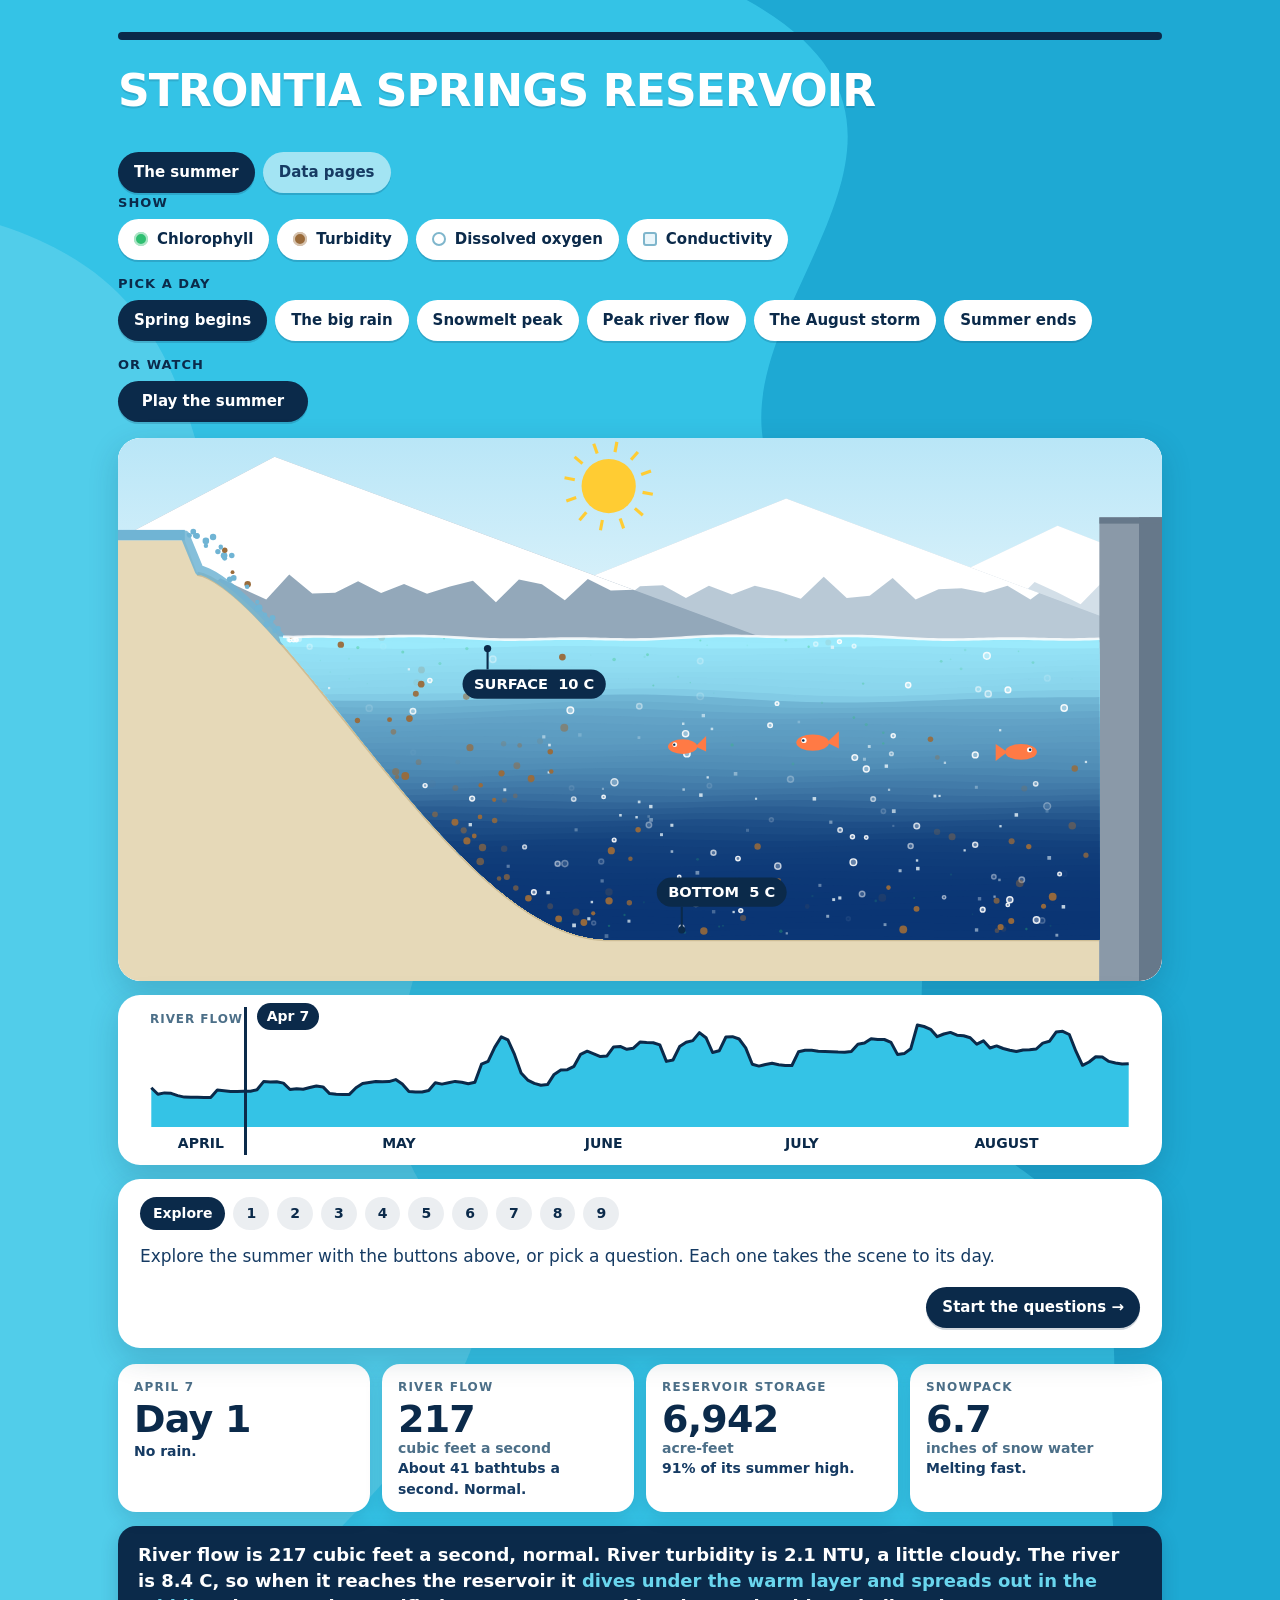
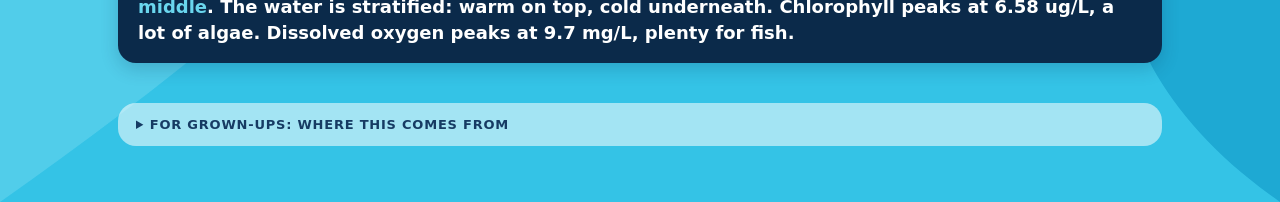
==== commit 1b6a2f03: "integrate" ====
--- a/teams/team-tbd/strontia-summer/index.html
+++ b/teams/team-tbd/strontia-summer/index.html
@@ -11,7 +11,7 @@
     color-scheme: light;
     --cyan: #34c3e6; --cyan-2: #1ea9d3; --cyan-3: #6ad6ee; --teal: #0e7fa8;
     --navy: #0b2a4a; --navy-2: #163b63; --white: #ffffff; --paper: #f2fbfe; --muted: #4c6f88;
-    --water-warm: #67d6f2; --water-cold: #1d5aa8; --sand: #e6d9b8; --sand-2: #cdbd96; --rock: #b9c9d6; --rock-2: #93a8ba; --rock-3: #d3dfe8; --snow: #ffffff; --dam: #8a99a8; --dam-2: #66788a;
+    --water-warm: #9beafc; --water-cold: #0a3574; --sand: #e6d9b8; --sand-2: #cdbd96; --rock: #b9c9d6; --rock-2: #93a8ba; --rock-3: #d3dfe8; --snow: #ffffff; --dam: #8a99a8; --dam-2: #66788a;
     --plant: #2fbf71; --mud: #9a6b3a; --mineral: #eaf6fb; --sun: #ffcc33; --fish: #ff7a45;
   }
   * { box-sizing: border-box; -webkit-tap-highlight-color: transparent; }
@@ -22,6 +22,16 @@
   .page { position: relative; z-index: 1; max-width: 1080px; margin: 0 auto; padding: 32px max(18px, env(safe-area-inset-right)) 56px max(18px, env(safe-area-inset-left)); }
   .rule { height: 8px; width: 100%; background: var(--navy); border-radius: 4px; margin-bottom: 26px; }
   .kicker { font-size: 20px; font-weight: 700; letter-spacing: 0.08em; text-transform: uppercase; color: var(--navy); margin: 0; }
+  .head { display: flex; flex-wrap: wrap; align-items: flex-start; justify-content: space-between; gap: 10px 20px; }
+  .tabs { display: flex; gap: 8px; margin-top: 6px; }
+  .tabs .btn[aria-pressed="false"] { background: rgba(255,255,255,0.55); color: var(--navy-2); }
+  .panel.dash .chips { margin: 0 0 12px 2px; }
+  .panel.dash .chips .btn[aria-pressed="false"] { background: rgba(255,255,255,0.12); color: #d6e6f2; box-shadow: none; }
+  .panel.dash { padding: 14px 14px 12px; background: #101418; color: #b8c0c8; }
+  .panel.dash p { margin: 0 0 10px 6px; font-size: 14px; }
+  .panel.dash p b { color: #f2f4f6; }
+  .panel.dash iframe { display: block; width: 100%; height: 85vh; border: 0; border-radius: 14px; background: #101418; }
+  .panel.dash iframe[hidden] { display: none; }
   h1 { font-size: clamp(28px, 4.5vw, 44px); line-height: 1.05; margin: 2px 0 22px; letter-spacing: -0.02em; text-transform: uppercase; font-weight: 900; color: var(--white); text-shadow: 0 2px 0 rgba(11,42,74,0.15); }
   .intro { max-width: 62ch; font-size: 19px; font-weight: 600; margin: 0 0 8px; color: var(--navy); }
   .intro-2 { max-width: 62ch; font-size: 16px; color: var(--navy-2); margin: 0 0 22px; }
@@ -57,6 +67,62 @@
   .tooltip { position: absolute; pointer-events: none; z-index: 3; background: var(--navy); color: var(--white); border-radius: 12px; padding: 8px 12px; font-size: 14px; display: none; min-width: 150px; font-weight: 600; }
   .tooltip .t { color: var(--cyan-3); margin-bottom: 3px; font-weight: 800; }
   .tooltip .r { display: flex; justify-content: space-between; gap: 12px; }
+  .panel.quiz { margin-top: 14px; padding: 18px 22px 20px; }
+  .qnav { display: flex; flex-wrap: wrap; gap: 8px; margin-bottom: 14px; }
+  .qnav button { appearance: none; font: inherit; font-size: 14px; font-weight: 800; color: var(--navy); background: rgba(11,42,74,0.08); border: 0; border-radius: 999px; padding: 6px 13px; cursor: pointer; }
+  .qnav button[aria-current="true"] { background: var(--navy); color: var(--white); }
+  .qnav button.done::after { content: " \2713"; color: var(--plant); }
+  .qnav button[aria-current="true"].done::after { color: var(--cyan-3); }
+  .quiz .kick { font-size: 13px; letter-spacing: 0.1em; text-transform: uppercase; font-weight: 800; color: var(--muted); }
+  .quiz .kick b { color: var(--teal); }
+  .quiz h3 { font-size: 26px; font-weight: 900; line-height: 1.1; letter-spacing: -0.01em; margin: 2px 0 10px; color: var(--navy); }
+  .quiz .look { font-size: 17px; color: var(--navy-2); margin: 0 0 6px; }
+  .quiz .look b { color: var(--teal); }
+  .quiz .btn.small { font-size: 14px; padding: 7px 14px; margin: 4px 0 8px; }
+  .quiz .prompt { font-size: 19px; font-weight: 800; line-height: 1.4; margin: 14px 0 10px; }
+  .quiz .qnum { font-size: 12px; letter-spacing: 0.1em; text-transform: uppercase; font-weight: 800; color: var(--teal); margin: 18px 0 2px; }
+  .choices { display: grid; gap: 8px; }
+  .choices button { appearance: none; font: inherit; font-size: 16px; font-weight: 600; text-align: left; color: var(--navy); background: var(--paper); border: 2px solid rgba(11,42,74,0.14); border-radius: 16px; padding: 11px 14px; cursor: pointer; display: flex; gap: 12px; align-items: baseline; }
+  .choices button:hover:not(:disabled) { border-color: var(--teal); }
+  .choices button:disabled { cursor: default; }
+  .choices .letter { flex: none; width: 26px; height: 26px; border-radius: 50%; background: var(--navy); color: var(--white); display: inline-flex; align-items: center; justify-content: center; font-size: 13px; font-weight: 900; }
+  .choices button.correct { border-color: var(--plant); background: #eafaf1; }
+  .choices button.wrong { border-color: var(--fish); background: #fff1eb; }
+  .choices .mark { margin-left: auto; font-size: 13px; font-weight: 800; white-space: nowrap; }
+  .choices button.correct .mark { color: #1d8a4e; } .choices button.wrong .mark { color: #c8501f; }
+  .feedback { margin-top: 14px; padding: 14px 16px; border-radius: 16px; font-size: 16px; line-height: 1.5; }
+  .feedback.right { background: #eafaf1; border-left: 6px solid var(--plant); }
+  .feedback.miss { background: #fff1eb; border-left: 6px solid var(--fish); }
+  .feedback .headline { display: block; font-weight: 900; font-size: 18px; margin-bottom: 4px; }
+  .feedback .whynot, .feedback .answer { display: block; margin-bottom: 6px; }
+  .box { margin-top: 12px; padding: 14px 16px; border-radius: 16px; font-size: 16px; line-height: 1.5; background: var(--paper); border-left: 6px solid var(--cyan-2); }
+  .box.connect { border-left-color: var(--sun); } .box.care { border-left-color: var(--navy); }
+  .box .label { display: block; font-size: 12px; letter-spacing: 0.1em; text-transform: uppercase; font-weight: 800; color: var(--muted); margin-bottom: 4px; }
+  .box p { margin: 0 0 6px; } .box p:last-child { margin: 0; } .box .comparison { font-style: italic; }
+  .charts { margin-top: 14px; background: var(--navy); color: #f2f4f6; border-radius: 18px; padding: 14px 16px 12px; font-size: 14px; line-height: 1.45; }
+  .charts .label { display: block; font-size: 12px; letter-spacing: 0.1em; text-transform: uppercase; font-weight: 800; color: var(--cyan-3); margin-bottom: 4px; }
+  .charts .caption { margin: 0 0 10px; color: #d6e6f2; }
+  .charts .visual { margin: 8px 0 12px; }
+  .charts .vis-title { font-size: 12.5px; color: #b8c0c8; margin: 0 0 4px; }
+  .charts .vis-title .note { color: var(--sun); font-weight: 700; }
+  .charts canvas { display: block; width: 100%; }
+  .charts canvas.heat { height: 220px; cursor: crosshair; touch-action: pan-y; }
+  .charts canvas.strip { height: 64px; }
+  .charts canvas.line { height: 150px; cursor: crosshair; touch-action: pan-y; }
+  .charts canvas.profile { height: 280px; cursor: crosshair; touch-action: pan-y; }
+  .charts .pair { display: grid; grid-template-columns: minmax(0, 1fr) minmax(0, 1fr); gap: 0 18px; }
+  .charts .readout { font-size: 12.5px; min-height: 18px; margin: 4px 0 2px; color: #b8c0c8; font-variant-numeric: tabular-nums; }
+  .charts .readout b { color: #fff; font-weight: 600; }
+  .charts .key { display: flex; align-items: center; gap: 8px; font-size: 11.5px; color: #b8c0c8; margin-top: 4px; }
+  .charts .key .ramp { flex: 1; height: 8px; border-radius: 4px; }
+  .charts .key .gap { width: 14px; height: 8px; border-radius: 2px; border: 1px solid rgba(255,255,255,0.14); background: repeating-linear-gradient(135deg, rgba(255,255,255,0.14) 0 2px, transparent 2px 5px); }
+  .charts .legend { display: flex; flex-wrap: wrap; gap: 4px 14px; font-size: 12px; margin: 0 0 4px; }
+  .charts .legend .sw { display: inline-block; width: 14px; height: 3px; border-radius: 2px; vertical-align: middle; margin-right: 5px; }
+  .charts .legend .sw.dash { height: 0; border-top: 2px dashed #ffd166; background: none !important; }
+  @media (max-width: 640px) { .charts .pair { grid-template-columns: 1fr; } .charts canvas.heat { height: 190px; } }
+  .qfoot { display: flex; flex-wrap: wrap; gap: 8px; align-items: center; margin-top: 18px; }
+  .qfoot .spacer { flex: 1; } .qfoot .btn:disabled { opacity: 0.45; cursor: default; }
+  .qfoot .linkbtn { appearance: none; font: inherit; font-size: 13px; font-weight: 700; color: var(--muted); background: none; border: 0; text-decoration: underline; cursor: pointer; padding: 4px; }
   .grownups { margin-top: 40px; font-size: 14px; color: var(--navy-2); background: rgba(255,255,255,0.55); border-radius: 18px; padding: 12px 18px; }
   .grownups summary { cursor: pointer; font-weight: 800; letter-spacing: 0.06em; text-transform: uppercase; font-size: 13px; }
   .grownups blockquote { margin: 8px 0; padding-left: 12px; border-left: 3px solid var(--navy); font-size: 13px; }
@@ -74,8 +140,15 @@
 </div>
 <div class="page">
   <div class="rule"></div>
-  <h1>Strontia Springs Reservoir</h1>
-
+  <div class="head">
+    <h1>Strontia Springs Reservoir</h1>
+    <div class="tabs" role="group" aria-label="Page">
+      <button class="btn" data-tab="summer" aria-pressed="true">The summer</button>
+      <button class="btn" data-tab="dash" aria-pressed="false">Data pages</button>
+    </div>
+  </div>
+
+  <div id="summer">
   <div class="controls">
     <div class="control"><span>Show</span><div class="chips" id="chips"></div></div>
     <div class="control"><span>Pick a day</span><div class="chips" id="presets"></div></div>
@@ -84,6 +157,7 @@
 
   <div class="panel" id="section"></div>
   <div class="panel scrub"><div class="timeline" id="timeline"></div></div>
+  <div class="panel quiz" id="quiz"></div>
   <div class="stats" id="stats"></div>
   <div class="story" id="story"></div>
 
@@ -91,18 +165,396 @@
     <summary>For grown-ups: where this comes from</summary>
     <ul>
       <li>The snow on the mountains follows the Hoosier Pass snowpack record; the mountains themselves are a drawing, not the real skyline. Strontia Springs Reservoir is on the South Platte River above Denver. The sensor is a profiling sonde that Denver Water lowers through the water several times a day. Every reading here is from its export for 7 April to 19 August 2026, one profile per day, with river flow, temperature and turbidity from the USGS gage and Colorado DWR upstream, rain from NOAA station USC00058022, and snowpack from the Hoosier Pass SNOTEL station.</li>
-      <li>Dots map to measurements: plants are chlorophyll, mud is turbidity, bubbles are dissolved oxygen, flecks are specific conductance compensated to 25 C. How many dots appear, and how deep they sit, follows that day's profile. The water's shade of blue follows temperature. Depth is the sonde's vertical position as recorded, unit unstated.</li>
+      <li>Dots map to measurements: plants are chlorophyll, mud is turbidity, bubbles are dissolved oxygen, flecks are specific conductance compensated to 25 C. How many dots appear, and how deep they sit, follows that day's profile. The water's shade of blue follows temperature, stretched each day so that the day's coldest water is the darkest blue and its warmest the lightest; a mixed lake looks nearly one colour. Depth is the sonde's vertical position as recorded, unit unstated.</li>
       <li>River water sinks to the first depth where the reservoir is as cold as the river, which is how a plunging inflow behaves. The water level follows Denver Water's daily storage record for Strontia Springs from the Colorado DWR, with its rise and fall exaggerated many times over so it can be seen. The fish and the splashes are for fun. Fish swim where oxygen was highest that day.</li>
+      <li>The questions are the lessons written for the depth pictures in <code>teams/team-tbd/map/strontia.html</code>, generated by <code>analysis/build_lessons.py</code> with every number computed from the data; this page carries the nine that make sense in front of the scene and leaves out the three about reading the heatmap itself. The dashed band in the scene is the depth range that lesson points at. After an answer, the lesson's own charts appear, drawn by the lessons page's code from its data file. A "Why" box is general science, not a finding from this data.</li>
       <li>Built <span id="built"></span> by <code>build.py</code> in this folder. The technical version of this view is <code>strontia-section.html</code> at the repository root.</li>
     </ul>
     <p>The sonde values are Denver Water's own measurements; the upstream series are public USGS, Colorado DWR, NRCS and NOAA records assembled by Denver Water. Both of Denver Water's notices travel with this page:</p>
     <blockquote>The water quality data is provided "as is." Water quality data provided to the user is provisional and subject to change, and the user should not assume that the data has undergone any quality assurance or quality control review. Denver Water makes no warranty of any kind, express or implied, concerning the data, including accuracy, reliability, completeness, timeliness, or usefulness. Copyright 2026, Denver Water.</blockquote>
     <blockquote>COPYRIGHT AND DISCLAIMER: The data and metadata contained herein were prepared by Denver Water for its internal purposes only. Denver Water provides data and metadata as a public service with no claim as to the completeness, usefulness, timeliness or accuracy of its content, positional or otherwise. Denver Water and its employees make no warranty, express or implied, and assume no legal liability or responsibility for the ability of users to fulfill their intended purposes in accessing or using data or metadata or for omissions in content regarding such. The information provided is presented "as is," without warranty of any kind, including, but not limited to, the implied warranties of merchantability, fitness for a particular purpose, or non-infringement. Your use of this information is at your own risk. In providing this information or access to it, Denver Water assumes no obligation to assist the user in the use of such information or in the development, use, or maintenance of any applications applied to or associated with the data or metadata. Any sale, reproduction or distribution of this information, or products derived therefrom, in any format is expressly prohibited.</blockquote>
   </details>
+  </div>
+
+  <div class="panel dash" id="dash" hidden>
+    <div class="chips" role="group" aria-label="Data page">
+      <button class="btn" data-page="dash" aria-pressed="true">Foothills prediction dashboard</button>
+      <button class="btn" data-page="depth" aria-pressed="false">Strontia Springs, by depth</button>
+    </div>
+    <p id="dash-note"></p>
+    <iframe id="dash-frame" title="Foothills prediction dashboard"></iframe>
+    <iframe id="depth-frame" title="Strontia Springs, by depth" hidden></iframe>
+  </div>
 </div>
 
 <script>
-const DATA = {"built":"2026-09-25","sonde":{"days":["2026-04-07","2026-04-08","2026-04-09","2026-04-10","2026-04-28","2026-04-29","2026-04-30","2026-05-01","2026-05-02","2026-05-04","2026-05-05","2026-05-14","2026-05-15","2026-05-18","2026-05-19","2026-05-20","2026-05-21","2026-05-22","2026-05-23","2026-05-24","2026-05-25","2026-05-26","2026-05-27","2026-05-28","2026-05-29","2026-05-30","2026-05-31","2026-06-01","2026-06-02","2026-06-03","2026-06-04","2026-06-05","2026-06-06","2026-06-07","2026-06-08","2026-06-09","2026-06-10","2026-06-11","2026-06-12","2026-06-13","2026-06-14","2026-06-15","2026-06-16","2026-06-17","2026-06-18","2026-06-19","2026-06-20","2026-06-21","2026-06-22","2026-06-23","2026-06-24","2026-06-25","2026-06-26","2026-06-27","2026-06-28","2026-06-29","2026-06-30","2026-07-01","2026-07-02","2026-07-03","2026-07-04","2026-07-05","2026-07-06","2026-07-07","2026-07-08","2026-07-09","2026-07-13","2026-07-14","2026-07-15","2026-07-16","2026-07-17","2026-07-18","2026-07-19","2026-07-20","2026-07-21","2026-07-22","2026-07-23","2026-07-24","2026-07-25","2026-07-26","2026-07-27","2026-07-28","2026-07-29","2026-07-30","2026-07-31","2026-08-01","2026-08-02","2026-08-03","2026-08-04","2026-08-05","2026-08-06","2026-08-07","2026-08-08","2026-08-09","2026-08-10","2026-08-11","2026-08-12","2026-08-13","2026-08-14","2026-08-15","2026-08-16","2026-08-17","2026-08-18","2026-08-19"],"casts":[49,192,191,192,141,191,144,192,48,47,48,88,44,132,176,176,176,176,176,176,176,176,132,176,176,176,176,176,176,176,176,176,176,176,176,176,176,176,176,176,176,132,176,176,176,176,176,176,176,176,176,176,176,176,176,176,176,176,176,176,176,176,176,176,176,132,55,138,56,139,141,141,179,101,137,101,140,140,180,100,100,98,220,139,180,98,139,100,180,140,140,180,179,140,180,180,180,180,180,141,180,90,135,90],"depths":[1,2,3,4,5,6,7,8,9,10,11,12,13,14,15,16,17,18,19,20,21,22,23,24,25,26,27,28,29,30,31,32,33,34,35,36,37,38,39,40,41,42,43,44,45,46,47,48],"params":{"temp":{"label":"Temperature","unit":"C","scale":"linear","hue":55,"decimals":1,"domain":[6.655,18.174],"grid":[[9.943,9.974,9.713,9.661,9.593,9.526,9.444,9.402,9.319,9.063,8.413,8.237,8.017,7.879,7.788,7.721,7.658,7.556,7.456,7.335,7.254,7.072,6.902,6.731,6.565,6.361,6.097,5.842,5.668,5.418,5.321,5.17,5.022,4.966,4.918,4.876,4.844,4.802,4.768,4.743,4.729,4.71,4.707,4.691,4.684,4.697,4.705,4.714],[9.738,9.679,9.636,9.61,9.575,9.554,9.541,9.525,9.331,9.443,8.492,8.419,8.336,8.178,8.124,7.995,7.894,7.774,7.613,7.425,7.312,7.148,7.003,6.707,6.459,6.239,6.02,5.849,5.636,5.339,5.171,5.098,5.079,4.993,4.928,4.889,4.855,4.823,4.834,4.781,4.771,4.74,4.734,4.726,4.733,4.749,4.777,4.758],[9.681,9.716,9.648,9.604,9.512,9.506,9.472,9.521,9.424,9.3,9.055,8.571,8.451,8.255,8.122,8.045,7.979,7.85,7.771,7.649,7.485,7.271,7.135,6.937,6.748,6.601,6.527,6.194,5.956,5.629,5.443,5.262,5.169,5.082,5.015,4.948,4.899,4.862,4.842,4.825,4.801,4.801,4.8,4.809,4.787,4.806,4.82,4.831],[9.769,9.717,9.692,9.627,9.592,9.554,9.538,9.56,9.403,8.997,8.736,8.444,8.344,8.231,8.135,8.011,7.856,7.823,7.765,7.574,7.501,7.421,7.233,7.071,6.809,6.651,6.512,6.193,5.911,5.674,5.435,5.332,5.25,5.174,5.072,5.034,4.971,4.936,4.906,4.893,4.873,4.858,4.849,4.845,4.846,4.847,4.836,4.865],[10.87,10.849,10.735,10.498,10.383,10.185,10.044,9.862,9.833,9.729,9.653,9.492,9.405,9.316,9.004,8.788,8.724,8.547,8.361,8.197,8.051,7.907,7.704,7.6,7.514,7.403,7.361,7.318,7.259,7.206,7.181,7.148,7.105,7.075,7.049,7.027,6.994,6.969,6.944,6.908,6.889,6.877,6.854,6.85,6.847,6.846,6.814,6.811],[10.754,10.732,10.7,10.696,10.619,10.574,10.562,10.252,10.088,9.776,9.662,9.581,9.395,9.227,9.033,8.874,8.653,8.52,8.364,8.205,8.079,7.898,7.776,7.614,7.481,7.425,7.384,7.303,7.25,7.22,7.235,7.146,7.07,7.056,7.032,6.994,6.959,6.958,6.946,6.942,6.925,6.901,6.91,6.885,6.89,6.877,6.892,6.88],[10.613,10.412,10.604,10.566,10.558,10.51,10.356,10.159,9.958,9.857,9.762,9.613,9.507,9.367,9.266,9.082,8.933,8.783,8.601,8.282,8.153,8.148,7.897,7.626,7.653,7.539,7.458,7.383,7.282,7.221,7.153,7.131,7.096,7.09,7.056,7.027,7.022,7.015,7.005,6.971,6.948,6.932,6.942,6.921,6.923,6.907,6.918,6.921],[10.246,10.276,10.142,10.084,10.072,10.017,9.857,9.672,9.3,9.291,9.221,9.174,9.079,8.95,8.893,8.845,8.767,8.749,8.544,8.448,8.292,8.194,8.015,7.793,7.822,7.576,7.543,7.448,7.34,7.279,7.277,7.224,7.197,7.155,7.111,7.085,7.042,7.04,7.036,7.007,6.998,6.986,6.966,6.965,6.95,6.942,6.926,6.961],[10.348,10.351,10.338,10.284,10.245,10.193,9.905,9.778,9.576,9.419,9.331,9.053,8.992,8.915,8.8,8.749,8.671,8.598,8.501,8.386,8.284,8.255,8.226,8.164,7.919,7.626,7.448,7.364,7.308,7.241,7.228,7.214,7.188,7.162,7.108,7.08,7.053,7.041,7.041,7.034,7.028,7.014,6.997,7.006,7.0,6.994,6.995,6.997],[10.621,10.575,10.583,10.549,10.496,10.513,10.474,10.467,10.46,10.409,10.354,10.236,9.141,8.92,8.793,8.633,8.572,8.528,8.413,8.342,8.3,8.247,8.155,8.117,8.102,7.994,7.941,7.813,7.622,7.546,7.472,7.426,7.313,7.293,7.249,7.209,7.189,7.17,7.144,7.119,7.097,7.081,7.077,7.048,7.034,7.021,6.959,null],[10.578,10.589,10.586,10.59,10.592,10.585,10.564,10.421,10.087,9.565,9.277,9.087,8.911,8.876,8.759,8.616,8.582,8.487,8.409,8.363,8.306,8.257,8.23,8.149,8.093,8.027,7.948,7.772,7.6,7.509,7.425,7.395,7.356,7.317,7.297,7.264,7.236,7.193,7.167,7.129,7.094,7.074,7.065,7.003,6.964,6.952,null,null],[15.479,15.038,14.729,14.415,13.73,13.304,13.112,12.905,12.463,12.267,12.136,11.931,11.467,10.74,9.559,8.742,8.385,8.239,8.118,8.056,8.018,7.993,7.963,7.925,7.877,7.832,7.784,7.741,7.692,7.659,7.645,7.601,7.569,7.546,7.527,7.516,7.504,7.495,7.482,7.471,7.46,7.463,7.465,7.466,null,null,null,null],[15.791,15.244,15.043,14.892,14.718,14.446,14.115,13.504,13.204,12.868,12.453,12.125,11.381,10.437,9.042,8.466,8.328,8.208,8.141,8.085,8.042,8.004,7.978,7.934,7.897,7.868,7.836,7.763,7.705,7.665,7.638,7.62,7.599,7.566,7.539,7.526,7.517,7.526,7.54,7.558,7.556,7.536,7.539,7.539,null,null,null,null],[12.727,12.705,12.697,12.692,12.675,12.359,12.226,12.141,12.018,11.917,11.801,11.68,11.598,11.465,11.369,11.26,11.122,11.012,10.93,10.738,10.577,10.393,9.977,9.488,8.85,8.381,8.242,8.184,8.138,8.102,8.057,7.998,7.979,7.941,7.889,7.856,7.818,7.793,7.774,7.747,7.734,7.716,7.683,7.671,null,null,null,null],[12.106,12.12,12.111,12.098,12.018,11.934,11.784,11.638,11.509,11.378,11.305,11.169,11.052,10.908,10.824,10.695,10.657,10.587,10.483,10.386,10.318,10.22,10.164,9.985,9.742,9.436,9.136,8.514,8.303,8.227,8.154,8.118,8.07,8.036,8.0,7.947,7.894,7.855,7.819,7.791,7.768,7.743,7.724,7.713,null,null,null,null],[11.867,11.906,11.86,11.826,11.804,11.758,11.596,11.431,11.043,10.89,10.768,10.689,10.584,10.495,10.39,10.33,10.25,10.197,10.097,10.037,10.003,9.926,9.874,9.819,9.738,9.672,9.483,9.322,8.989,8.605,8.333,8.189,8.141,8.092,8.043,8.001,7.97,7.909,7.881,7.851,7.835,7.814,7.795,7.787,null,null,null,null],[11.809,11.79,11.774,11.758,11.729,11.65,11.541,11.388,11.244,11.008,10.814,10.665,10.515,10.445,10.352,10.269,10.201,10.139,10.084,10.04,10.009,9.934,9.868,9.809,9.758,9.676,9.582,9.486,9.38,9.242,9.067,8.809,8.466,8.26,8.163,8.116,8.067,8.028,8.003,7.968,7.941,7.926,7.894,7.904,null,null,null,null],[12.111,11.957,11.823,11.745,11.677,11.634,11.593,11.542,11.497,11.296,11.037,10.842,10.634,10.521,10.482,10.412,10.328,10.268,10.206,10.145,10.104,10.041,9.993,9.947,9.899,9.863,9.788,9.707,9.619,9.509,9.429,9.325,9.148,8.937,8.613,8.322,8.163,8.112,8.077,8.026,8.0,7.986,7.966,7.945,null,null,null,null],[12.912,12.713,12.632,12.621,12.479,12.37,12.194,12.087,11.587,11.475,11.267,11.077,10.895,10.724,10.56,10.482,10.364,10.302,10.209,10.121,10.079,10.023,9.985,9.957,9.915,9.849,9.778,9.703,9.642,9.594,9.483,9.412,9.305,9.162,8.994,8.704,8.492,8.317,8.186,8.099,8.082,8.059,8.05,8.04,null,null,null,null],[13.663,13.52,13.392,13.332,13.268,13.212,12.989,12.811,11.938,11.649,11.428,11.384,11.188,10.992,10.756,10.614,10.457,10.381,10.245,10.175,10.125,10.072,10.03,9.986,9.947,9.886,9.843,9.82,9.76,9.706,9.639,9.538,9.443,9.323,9.235,9.117,9.02,8.913,8.679,8.491,8.391,8.253,8.204,8.184,null,null,null,null],[14.111,13.977,13.942,13.886,13.744,13.639,13.524,13.061,12.45,12.162,11.844,11.632,11.448,11.32,11.078,10.952,10.768,10.562,10.41,10.314,10.234,10.143,10.084,10.036,9.994,9.954,9.903,9.855,9.811,9.762,9.686,9.641,9.565,9.511,9.444,9.383,9.322,9.261,9.133,9.045,8.946,8.814,8.709,8.668,null,null,null,null],[14.504,14.473,14.364,14.241,14.136,14.011,13.687,13.376,12.891,12.584,12.374,12.026,11.808,11.602,11.378,11.262,11.064,10.941,10.726,10.59,10.354,10.213,10.148,10.106,10.059,9.993,9.956,9.904,9.867,9.829,9.778,9.732,9.695,9.647,9.592,9.537,9.495,9.448,9.384,9.314,9.27,9.237,9.195,9.153,null,null,null,null],[14.512,14.477,14.434,14.372,14.326,14.277,13.73,13.435,13.23,12.859,12.686,12.453,12.19,11.997,11.82,11.516,11.28,11.026,10.893,10.662,10.517,10.363,10.254,10.181,10.099,10.046,9.999,9.961,9.933,9.89,9.837,9.789,9.746,9.715,9.662,9.629,9.602,9.567,9.531,9.502,9.44,9.405,9.385,9.353,null,null,null,null],[14.815,14.748,14.389,13.963,13.595,13.12,13.181,13.22,12.891,12.782,12.704,12.578,12.495,12.365,12.181,11.98,11.778,11.466,11.136,10.921,10.793,10.567,10.398,10.306,10.235,10.169,10.111,10.054,10.014,9.962,9.931,9.895,9.827,9.811,9.767,9.723,9.703,9.662,9.63,9.598,9.573,9.553,9.524,9.497,null,null,null,null],[15.42,15.308,15.239,15.2,15.101,14.991,14.457,13.587,13.206,12.927,12.806,12.648,12.55,12.425,12.273,12.145,12.008,11.879,11.677,11.458,11.196,11.027,10.739,10.536,10.363,10.223,10.166,10.114,10.067,10.03,9.982,9.948,9.915,9.891,9.855,9.819,9.794,9.767,9.739,9.715,9.691,9.675,9.649,9.649,null,null,null,null],[15.829,15.717,15.591,15.515,15.383,15.03,14.572,14.038,13.854,13.643,13.347,13.142,13.062,12.883,12.726,12.529,12.402,12.296,12.186,11.974,11.777,11.613,11.339,11.052,10.855,10.662,10.522,10.375,10.252,10.178,10.115,10.073,10.038,9.982,9.943,9.912,9.875,9.841,9.817,9.81,9.796,9.774,9.753,9.724,null,null,null,null],[15.796,15.71,15.593,15.552,15.441,14.935,14.421,14.083,13.843,13.56,13.371,13.192,13.108,13.011,12.942,12.8,12.685,12.563,12.439,12.346,12.191,12.043,11.88,11.724,11.537,11.298,11.111,10.82,10.69,10.553,10.427,10.305,10.215,10.173,10.098,10.072,10.029,9.991,9.946,9.924,9.884,9.857,9.841,9.837,null,null,null,null],[16.02,15.812,15.584,15.22,14.942,14.681,14.47,14.185,13.934,13.794,13.622,13.393,13.186,13.081,12.944,12.804,12.671,12.55,12.464,12.384,12.307,12.23,12.123,12.003,11.832,11.756,11.573,11.431,11.168,10.913,10.734,10.546,10.409,10.329,10.277,10.208,10.142,10.099,10.067,10.037,9.994,9.959,9.938,9.922,null,null,null,null],[16.26,16.147,16.035,15.766,15.384,14.894,14.765,14.565,14.314,14.119,13.926,13.716,13.586,13.427,13.285,13.152,13.014,12.89,12.796,12.7,12.582,12.469,12.4,12.306,12.21,12.084,11.961,11.848,11.752,11.611,11.504,11.235,11.029,10.906,10.708,10.562,10.429,10.296,10.213,10.18,10.136,10.102,10.079,10.056,null,null,null,null],[16.456,16.291,16.142,16.08,15.792,15.652,15.311,14.941,14.564,14.247,14.128,13.974,13.747,13.638,13.538,13.389,13.277,13.196,13.075,12.954,12.877,12.779,12.694,12.596,12.474,12.384,12.3,12.221,12.128,12.043,11.931,11.87,11.792,11.53,11.401,11.152,11.01,10.899,10.71,10.539,10.411,10.354,10.26,10.231,null,null,null,null],[16.062,15.826,15.734,15.662,15.527,14.634,14.438,14.24,14.098,13.984,13.84,13.765,13.595,13.48,13.377,13.309,13.204,13.136,13.079,13.006,12.918,12.848,12.794,12.708,12.653,12.579,12.499,12.4,12.346,12.276,12.206,12.13,12.049,11.948,11.823,11.72,11.534,11.378,11.19,10.987,10.857,10.736,10.634,10.559,null,null,null,null],[16.008,15.892,15.518,15.434,15.218,14.825,14.482,14.21,14.123,13.962,13.794,13.658,13.393,13.262,13.195,13.143,13.1,13.024,12.959,12.915,12.855,12.805,12.748,12.68,12.649,12.611,12.541,12.503,12.45,12.409,12.377,12.322,12.255,12.206,12.102,12.042,11.93,11.814,11.64,11.481,11.341,11.221,11.088,11.047,null,null,null,null],[16.319,16.141,15.989,15.865,15.559,15.037,14.697,14.372,14.179,14.0,13.732,13.485,13.374,13.278,13.192,13.121,13.069,12.995,12.94,12.896,12.858,12.806,12.764,12.743,12.705,12.664,12.63,12.594,12.569,12.535,12.503,12.463,12.434,12.38,12.322,12.273,12.229,12.152,12.072,11.928,11.781,11.709,11.66,11.616,null,null,null,null],[16.283,16.155,16.014,15.907,15.831,15.357,15.174,14.81,14.459,14.14,13.915,13.684,13.552,13.369,13.287,13.183,13.107,13.058,13.008,12.97,12.932,12.901,12.84,12.822,12.785,12.755,12.725,12.701,12.66,12.64,12.617,12.579,12.549,12.506,12.47,12.428,12.383,12.354,12.279,12.226,12.178,12.136,12.083,12.055,null,null,null,null],[16.454,16.206,15.883,15.582,15.484,15.277,15.097,14.822,14.593,14.323,14.137,13.891,13.666,13.571,13.511,13.344,13.264,13.181,13.12,13.064,13.027,12.988,12.939,12.918,12.889,12.851,12.816,12.785,12.764,12.73,12.701,12.678,12.652,12.622,12.575,12.52,12.5,12.462,12.438,12.385,12.361,12.338,12.306,12.3,null,null,null,null],[16.591,16.465,16.275,16.235,16.07,15.944,15.381,14.759,14.57,14.259,14.117,13.994,13.859,13.729,13.608,13.52,13.426,13.354,13.284,13.212,13.165,13.12,13.081,13.029,12.977,12.937,12.906,12.869,12.839,12.817,12.789,12.774,12.747,12.719,12.695,12.67,12.637,12.595,12.558,12.534,12.512,12.484,12.412,12.383,null,null,null,null],[16.724,16.694,16.562,16.365,15.895,15.241,14.869,14.64,14.476,14.319,14.186,14.018,13.974,13.881,13.791,13.671,13.579,13.505,13.426,13.381,13.308,13.236,13.185,13.122,13.08,13.043,13.005,12.972,12.941,12.921,12.898,12.861,12.828,12.806,12.77,12.727,12.699,12.675,12.639,12.614,12.585,12.544,12.526,12.525,null,null,null,null],[17.141,16.969,16.716,16.397,15.877,15.53,15.352,15.038,14.849,14.614,14.398,14.231,14.131,13.972,13.854,13.76,13.626,13.559,13.49,13.416,13.346,13.299,13.265,13.227,13.183,13.148,13.116,13.099,13.062,13.029,13.0,12.962,12.928,12.89,12.867,12.829,12.791,12.747,12.717,12.683,12.662,12.643,12.631,12.619,null,null,null,null],[17.008,16.995,16.782,16.517,16.226,16.058,15.762,15.273,14.986,14.734,14.502,14.338,14.236,14.093,13.963,13.88,13.765,13.644,13.559,13.495,13.421,13.374,13.317,13.274,13.247,13.219,13.171,13.134,13.108,13.089,13.071,13.046,13.024,12.993,12.956,12.907,12.864,12.85,12.825,12.79,12.748,12.72,12.688,12.675,null,null,null,null],[17.079,16.955,16.795,16.526,16.249,16.07,15.762,15.344,14.969,14.754,14.623,14.48,14.27,14.135,14.017,13.91,13.84,13.736,13.673,13.595,13.55,13.494,13.436,13.39,13.36,13.334,13.291,13.264,13.236,13.205,13.173,13.146,13.117,13.088,13.044,13.006,12.976,12.928,12.892,12.869,12.847,12.82,12.808,12.768,null,null,null,null],[16.288,16.273,16.016,15.722,15.569,15.477,15.285,15.049,14.934,14.823,14.66,14.486,14.333,14.206,14.099,13.973,13.875,13.78,13.721,13.681,13.633,13.572,13.538,13.492,13.458,13.429,13.404,13.364,13.333,13.306,13.271,13.232,13.196,13.176,13.149,13.127,13.088,13.041,13.014,12.982,12.947,12.928,12.9,12.87,null,null,null,null],[16.479,16.206,16.111,16.034,15.994,15.891,15.599,15.375,15.174,14.874,14.721,14.601,14.455,14.253,14.072,14.007,13.9,13.853,13.788,13.73,13.706,13.637,13.605,13.567,13.528,13.498,13.48,13.45,13.432,13.414,13.404,13.381,13.328,13.309,13.269,13.228,13.197,13.162,13.12,13.082,13.041,13.025,13.003,12.988,null,null,null,null],[16.817,16.571,16.48,16.42,16.328,15.834,15.585,15.22,15.091,14.808,14.601,14.418,14.261,14.125,14.023,13.93,13.851,13.793,13.716,13.662,13.626,13.576,13.535,13.512,13.502,13.491,13.485,13.465,13.445,13.43,13.413,13.389,13.351,13.314,13.263,13.246,13.213,13.2,13.181,13.157,13.13,13.107,13.066,13.061,null,null,null,null],[17.287,16.998,16.607,16.308,16.046,15.709,15.405,15.148,14.867,14.767,14.614,14.423,14.275,14.168,14.061,13.945,13.863,13.819,13.79,13.746,13.703,13.647,13.605,13.573,13.55,13.528,13.502,13.475,13.449,13.43,13.416,13.403,13.387,13.369,13.342,13.322,13.3,13.287,13.248,13.22,13.203,13.182,13.161,13.163,null,null,null,null],[17.396,17.328,17.099,16.832,16.489,16.11,15.799,15.604,15.278,14.902,14.736,14.572,14.378,14.296,14.21,14.127,13.997,13.918,13.85,13.8,13.767,13.716,13.667,13.629,13.592,13.57,13.545,13.515,13.501,13.492,13.474,13.451,13.436,13.409,13.393,13.382,13.364,13.341,13.321,13.299,13.264,13.242,13.229,13.222,null,null,null,null],[17.931,17.837,17.566,17.337,17.077,16.85,16.487,16.258,15.905,15.616,15.328,15.131,14.935,14.77,14.63,14.48,14.348,14.257,14.193,14.088,13.988,13.897,13.826,13.778,13.743,13.689,13.642,13.615,13.585,13.566,13.544,13.521,13.506,13.47,13.457,13.431,13.414,13.389,13.373,13.358,13.338,13.325,13.302,13.294,null,null,null,null],[17.697,17.558,17.441,16.963,16.441,16.266,16.061,15.784,15.561,15.364,15.249,15.151,15.009,14.773,14.616,14.55,14.407,14.288,14.195,14.139,14.069,14.013,13.944,13.893,13.832,13.784,13.744,13.703,13.662,13.632,13.602,13.575,13.555,13.529,13.506,13.489,13.474,13.45,13.43,13.413,13.393,13.381,13.369,13.36,null,null,null,null],[17.452,17.122,16.851,16.206,15.983,15.851,15.681,15.513,15.382,15.239,15.111,14.959,14.833,14.689,14.608,14.546,14.454,14.346,14.261,14.195,14.166,14.108,14.029,13.978,13.904,13.86,13.829,13.799,13.773,13.739,13.707,13.678,13.654,13.623,13.596,13.576,13.553,13.532,13.506,13.488,13.466,13.448,13.432,13.431,null,null,null,null],[16.864,16.792,16.695,16.267,15.884,15.671,15.557,15.392,15.284,15.195,14.959,14.864,14.774,14.677,14.598,14.508,14.431,14.37,14.29,14.211,14.163,14.118,14.08,14.047,14.002,13.965,13.925,13.905,13.884,13.858,13.829,13.81,13.778,13.753,13.72,13.691,13.657,13.622,13.598,13.569,13.552,13.532,13.514,13.502,null,null,null,null],[17.19,16.877,16.398,16.043,15.769,15.686,15.485,15.27,15.139,15.003,14.835,14.759,14.696,14.57,14.49,14.448,14.366,14.326,14.258,14.215,14.181,14.146,14.111,14.07,14.035,14.002,13.976,13.938,13.909,13.889,13.866,13.843,13.82,13.798,13.781,13.766,13.742,13.715,13.692,13.669,13.656,13.648,13.625,13.6,null,null,null,null],[17.627,17.389,17.203,17.033,16.438,16.18,15.937,15.72,15.417,15.258,15.085,14.934,14.813,14.729,14.633,14.541,14.454,14.401,14.355,14.289,14.249,14.213,14.172,14.137,14.107,14.072,14.046,14.015,13.976,13.947,13.93,13.911,13.887,13.862,13.837,13.817,13.793,13.768,13.736,13.724,13.717,13.698,13.681,13.671,null,null,null,null],[17.8,17.625,17.502,17.177,16.899,16.656,16.502,16.201,16.069,15.924,15.666,15.5,15.277,15.18,15.03,14.82,14.662,14.575,14.487,14.385,14.319,14.265,14.232,14.191,14.164,14.136,14.11,14.085,14.061,14.024,13.999,13.97,13.942,13.923,13.901,13.876,13.849,13.831,13.803,13.772,13.75,13.742,13.729,13.735,null,null,null,null],[17.724,17.716,17.652,17.466,17.37,17.015,16.724,16.555,16.41,16.238,16.087,15.889,15.738,15.581,15.416,15.329,15.121,14.968,14.729,14.613,14.517,14.435,14.361,14.303,14.272,14.233,14.203,14.165,14.143,14.106,14.079,14.063,14.042,14.017,13.984,13.959,13.937,13.905,13.875,13.846,13.819,13.801,13.786,13.773,null,null,null,null],[17.901,17.888,17.869,17.85,17.791,17.709,17.327,16.901,16.588,16.362,16.193,15.995,15.857,15.732,15.598,15.473,15.386,15.297,15.184,15.034,14.849,14.777,14.636,14.538,14.45,14.37,14.314,14.271,14.229,14.19,14.168,14.149,14.125,14.101,14.077,14.04,14.02,13.992,13.972,13.936,13.914,13.891,13.869,13.852,null,null,null,null],[18.092,18.086,17.938,17.787,17.611,17.257,16.705,16.473,16.352,16.303,16.182,16.066,15.905,15.794,15.686,15.585,15.49,15.41,15.312,15.204,15.112,14.989,14.886,14.783,14.682,14.578,14.502,14.436,14.372,14.325,14.285,14.248,14.216,14.186,14.159,14.135,14.115,14.091,14.065,14.042,14.024,14.008,13.994,13.975,null,null,null,null],[18.187,18.127,18.089,17.999,17.911,17.747,17.513,16.87,16.703,16.486,16.335,16.146,16.009,15.867,15.739,15.619,15.527,15.46,15.362,15.288,15.232,15.18,15.12,15.034,14.959,14.889,14.806,14.712,14.607,14.508,14.437,14.381,14.324,14.291,14.268,14.237,14.221,14.199,14.172,14.158,14.139,14.127,14.107,14.099,null,null,null,null],[18.295,18.261,18.216,18.162,17.852,17.569,16.957,16.757,16.581,16.386,16.198,16.039,15.905,15.809,15.671,15.59,15.525,15.483,15.411,15.358,15.297,15.259,15.206,15.146,15.097,15.026,14.94,14.881,14.845,14.795,14.724,14.625,14.531,14.462,14.408,14.369,14.327,14.3,14.287,14.263,14.249,14.229,14.209,14.198,null,null,null,null],[18.303,18.002,17.896,17.818,17.236,16.755,16.572,16.303,16.146,16.015,15.909,15.774,15.683,15.588,15.483,15.392,15.353,15.302,15.258,15.224,15.192,15.144,15.098,15.047,14.994,14.928,14.877,14.849,14.813,14.782,14.751,14.716,14.681,14.654,14.629,14.602,14.572,14.538,14.503,14.479,14.445,14.41,14.38,14.377,null,null,null,null],[17.855,17.573,17.19,16.931,16.832,16.632,16.437,16.266,16.098,15.963,15.819,15.662,15.538,15.45,15.389,15.306,15.26,15.217,15.178,15.149,15.104,15.053,15.011,14.959,14.918,14.901,14.866,14.844,14.822,14.805,14.784,14.766,14.73,14.711,14.694,14.678,14.662,14.651,14.632,14.613,14.599,14.588,14.571,14.553,null,null,null,null],[17.667,17.591,17.468,17.17,16.732,16.513,16.381,16.238,16.013,15.896,15.743,15.586,15.452,15.37,15.309,15.242,15.207,15.17,15.104,15.067,15.04,15.002,14.976,14.938,14.901,14.878,14.849,14.824,14.805,14.784,14.77,14.755,14.743,14.733,14.724,14.71,14.701,14.69,14.676,14.662,14.654,14.648,14.636,14.628,null,null,null,null],[17.475,17.347,17.246,17.124,16.976,16.477,16.362,16.09,15.89,15.657,15.517,15.409,15.32,15.243,15.186,15.148,15.095,15.062,15.038,15.019,14.967,14.939,14.914,14.877,14.851,14.816,14.803,14.787,14.774,14.764,14.756,14.736,14.723,14.718,14.706,14.695,14.684,14.678,14.668,14.66,14.649,14.644,14.64,14.632,null,null,null,null],[17.376,17.191,17.104,16.947,16.634,16.297,16.062,15.852,15.67,15.531,15.418,15.329,15.226,15.139,15.107,15.056,15.014,14.976,14.948,14.922,14.898,14.87,14.84,14.818,14.808,14.793,14.784,14.771,14.759,14.74,14.726,14.71,14.703,14.68,14.669,14.661,14.655,14.645,14.643,14.621,14.61,14.605,14.592,14.595,null,null,null,null],[17.359,17.166,17.112,16.992,16.781,16.123,15.905,15.637,15.444,15.286,15.137,15.069,14.99,14.939,14.901,14.889,14.858,14.836,14.816,14.799,14.787,14.762,14.751,14.74,14.73,14.718,14.706,14.695,14.681,14.653,14.639,14.633,14.621,14.611,14.587,14.572,14.563,14.549,14.538,14.523,14.502,14.492,14.479,14.473,null,null,null,null],[17.17,17.035,16.954,16.805,16.55,15.977,15.718,15.547,15.399,15.244,15.079,15.001,14.908,14.879,14.84,14.812,14.787,14.768,14.746,14.731,14.704,14.684,14.665,14.651,14.636,14.626,14.611,14.602,14.59,14.558,14.548,14.542,14.532,14.519,14.505,14.489,14.482,14.474,14.46,14.443,14.431,14.418,14.413,14.409,null,null,null,null],[17.267,17.139,16.903,16.437,15.802,15.726,15.613,15.515,15.323,15.113,15.041,14.989,14.883,14.839,14.771,14.726,14.698,14.68,14.657,14.644,14.627,14.607,14.59,14.571,14.554,14.539,14.53,14.511,14.496,14.479,14.463,14.448,14.439,14.434,14.43,14.418,14.41,14.4,14.39,14.383,14.374,14.358,14.348,14.336,null,null,null,null],[17.307,17.239,17.067,16.615,16.28,15.972,15.817,15.535,15.307,15.145,15.024,14.947,14.828,14.768,14.734,14.709,14.684,14.652,14.641,14.616,14.59,14.573,14.567,14.556,14.536,14.52,14.509,14.5,14.488,14.469,14.448,14.443,14.434,14.422,14.405,14.375,14.365,14.361,14.354,14.349,14.339,14.339,14.335,14.324,null,null,null,null],[18.566,18.206,18.102,18.086,17.919,16.337,16.196,16.168,15.784,15.731,15.599,15.417,15.383,15.199,15.027,14.966,14.905,14.808,14.721,14.655,14.62,14.598,14.568,14.556,14.545,14.536,14.52,14.509,14.494,14.48,14.467,14.461,14.452,14.445,14.438,14.422,14.413,14.399,14.391,14.381,14.375,14.355,14.345,14.335,14.324,null,null,null],[18.803,18.777,18.376,17.761,17.669,17.119,16.465,16.757,16.172,16.055,15.87,15.749,15.626,15.438,15.343,15.163,15.041,15.02,14.834,14.818,14.843,14.687,14.592,14.62,14.561,14.547,14.502,14.537,14.524,14.506,14.499,14.481,14.463,14.45,14.476,14.443,14.439,14.434,14.447,14.397,14.389,14.418,14.379,14.39,14.378,null,null,null],[19.212,19.065,18.895,18.834,17.496,17.333,16.982,16.859,16.448,16.386,16.334,16.112,15.994,15.793,15.663,15.579,15.399,15.313,15.159,15.034,14.922,14.857,14.791,14.708,14.67,14.633,14.591,14.577,14.544,14.53,14.524,14.516,14.513,14.51,14.493,14.49,14.48,14.473,14.461,14.457,14.454,14.443,14.439,14.437,14.435,null,null,null],[19.661,19.364,19.111,18.826,18.433,18.272,17.8,17.575,17.437,17.085,16.907,16.644,16.491,16.299,16.104,15.853,15.668,15.523,15.408,15.169,15.008,14.955,14.84,14.828,14.73,14.7,14.657,14.632,14.606,14.528,14.578,14.54,14.531,14.515,14.511,14.501,14.498,14.483,14.48,14.471,14.469,14.466,14.376,14.461,14.279,null,null,null],[19.596,19.465,19.43,19.255,19.171,18.415,17.677,17.868,17.389,17.169,16.935,16.772,16.439,16.434,16.149,15.962,15.84,15.62,15.464,15.152,15.03,14.887,14.759,14.713,14.659,14.595,14.561,14.512,14.489,14.461,14.429,14.407,14.392,14.366,14.366,14.344,14.34,14.334,14.324,14.312,14.316,14.308,14.303,14.303,14.304,null,null,null],[19.775,19.192,18.466,18.026,17.581,17.303,16.995,16.82,16.552,16.429,16.21,16.091,15.991,15.919,15.818,15.714,15.616,15.541,15.478,15.404,15.304,15.181,14.992,14.948,14.794,14.73,14.671,14.625,14.663,14.562,14.523,14.537,14.465,14.475,14.436,14.414,14.395,14.385,14.372,14.352,14.348,14.341,14.331,14.335,14.327,null,null,null],[19.642,18.842,18.669,18.115,17.867,17.556,17.2,16.702,16.773,16.578,16.335,16.256,15.976,15.881,15.775,15.701,15.649,15.505,15.509,15.397,15.323,15.232,15.169,15.106,15.055,14.96,14.901,14.816,14.77,14.67,14.634,14.591,14.557,14.529,14.505,14.467,14.445,14.436,14.426,14.423,14.398,14.404,14.386,14.389,14.375,null,null,null],[19.438,18.872,18.575,18.255,17.484,17.26,16.953,16.669,16.573,16.41,16.37,16.262,16.139,16.047,15.943,15.889,15.826,15.718,15.655,15.61,15.559,15.53,15.507,15.453,15.431,15.388,15.317,15.262,15.204,15.191,15.075,14.966,14.932,14.887,14.849,14.819,14.788,14.767,14.745,14.711,14.746,14.692,14.716,14.691,14.687,null,null,null],[19.593,19.413,18.558,18.295,18.13,17.725,17.607,17.327,17.126,16.895,16.736,16.69,16.479,16.349,16.143,16.045,15.962,15.864,15.883,15.745,15.722,15.658,15.607,15.559,15.528,15.48,15.434,15.345,15.306,15.273,15.213,15.135,15.15,15.094,15.049,15.002,14.919,14.886,14.888,14.823,14.826,14.777,14.742,14.763,14.73,null,null,null],[19.918,19.749,18.716,18.367,18.021,17.651,17.533,17.309,17.2,17.072,16.871,16.658,16.521,16.435,16.381,16.253,16.128,16.013,15.92,15.834,15.752,15.665,15.622,15.582,15.529,15.503,15.457,15.421,15.427,15.358,15.31,15.264,15.22,15.192,15.14,15.109,15.052,15.006,14.983,14.92,14.87,14.854,14.829,14.821,14.813,null,null,null],[19.851,18.608,18.036,17.77,17.552,17.33,17.156,16.884,16.753,16.692,16.575,16.479,16.494,16.37,16.242,16.184,16.133,16.046,15.977,15.929,15.879,15.821,15.773,15.719,15.643,15.628,15.589,15.572,15.504,15.467,15.46,15.372,15.333,15.319,15.236,15.215,15.065,15.125,15.079,14.993,14.973,14.912,14.968,14.902,14.894,null,null,null],[19.84,18.971,17.919,17.615,17.433,17.127,17.006,16.877,16.78,16.595,16.474,16.529,16.295,16.266,16.184,16.141,16.072,16.047,15.961,15.913,15.855,15.852,15.795,15.772,15.741,15.698,15.658,15.642,15.605,15.54,15.525,15.516,15.438,15.416,15.381,15.341,15.278,15.228,15.185,15.126,15.12,15.05,15.005,14.976,14.986,null,null,null],[20.063,19.828,18.27,18.067,17.574,17.372,17.04,17.122,16.813,16.683,16.516,16.433,16.464,16.296,16.22,16.157,16.096,16.015,15.978,15.931,15.886,15.873,15.839,15.793,15.764,15.732,15.713,15.702,15.668,15.613,15.607,15.586,15.562,15.525,15.491,15.434,15.39,15.389,15.274,15.216,15.251,15.152,15.133,15.064,15.134,null,null,null],[20.14,19.053,18.186,17.489,17.493,17.015,16.881,16.756,16.639,16.564,16.437,16.352,16.244,16.2,16.141,16.076,16.027,15.971,15.941,15.916,15.889,15.865,15.84,15.818,15.798,15.774,15.755,15.739,15.716,15.69,15.686,15.646,15.606,15.572,15.583,15.514,15.476,15.409,15.446,15.306,15.37,15.26,15.283,15.286,15.255,null,null,null],[20.141,19.359,18.395,17.842,17.738,17.437,17.192,17.101,16.895,16.703,16.648,16.554,16.447,16.327,16.252,16.117,16.211,16.089,16.046,15.944,16.032,15.895,15.894,15.843,15.831,15.812,15.785,15.762,15.718,15.743,15.686,15.663,15.635,15.611,15.635,15.52,15.513,15.512,15.423,15.41,15.429,15.38,15.361,15.322,15.328,null,null,null],[20.149,19.827,18.331,17.934,17.668,17.495,17.245,17.075,17.01,16.794,16.617,16.602,16.495,16.47,16.343,16.209,16.174,16.12,16.053,15.992,15.954,15.918,15.893,15.874,15.842,15.823,15.8,15.766,15.758,15.744,15.721,15.723,15.679,15.655,15.631,15.601,15.573,15.513,15.581,15.478,15.506,15.458,15.41,15.46,15.45,null,null,null],[19.829,19.469,18.209,17.802,17.429,17.18,17.077,16.929,16.823,16.737,16.664,16.571,16.514,16.372,16.317,16.279,16.187,16.137,16.072,16.03,15.967,15.949,15.927,15.896,15.864,15.852,15.837,15.802,15.796,15.773,15.756,15.744,15.714,15.707,15.683,15.659,15.649,15.627,15.606,15.568,15.549,15.522,15.518,15.501,15.497,null,null,null],[19.404,19.238,17.712,17.416,17.162,17.091,16.976,16.771,16.698,16.547,16.472,16.399,16.315,16.305,16.172,16.212,16.099,16.029,16.005,15.977,16.0,15.934,15.9,15.916,15.86,15.823,15.849,15.79,15.802,15.768,15.759,15.743,15.704,15.717,15.677,15.672,15.658,15.642,15.617,15.588,15.587,15.561,15.541,15.539,15.532,null,null,null],[19.179,19.103,18.047,17.761,17.544,17.358,17.186,17.002,16.893,16.752,16.633,16.528,16.392,16.299,16.212,16.164,16.109,16.062,16.029,15.976,15.944,15.919,15.893,15.873,15.845,15.828,15.812,15.791,15.777,15.771,15.748,15.745,15.73,15.716,15.688,15.689,15.674,15.658,15.639,15.636,15.619,15.621,15.598,15.596,15.597,null,null,null],[19.162,18.908,18.527,18.086,17.846,17.607,17.284,17.271,16.953,16.815,16.758,16.669,16.547,16.475,16.331,16.257,16.192,16.136,16.066,16.023,15.984,15.927,15.904,15.887,15.869,15.844,15.823,15.817,15.782,15.768,15.758,15.741,15.752,15.713,15.722,15.693,15.679,15.674,15.661,15.649,15.641,15.63,15.621,15.614,15.607,null,null,null],[19.335,19.082,18.87,18.11,18.105,17.541,17.601,17.18,17.042,16.928,16.822,16.671,16.536,16.494,16.398,16.37,16.243,16.156,16.092,16.041,16.052,15.994,15.978,15.919,15.909,15.894,15.862,15.848,15.833,15.804,15.789,15.774,15.767,15.745,15.734,15.726,15.7,15.71,15.685,15.668,15.668,15.662,15.658,15.651,15.645,null,null,null],[19.268,19.201,19.089,19.104,19.005,18.269,17.703,17.389,17.105,17.079,16.738,16.709,16.584,16.591,16.453,16.329,16.26,16.227,16.195,16.137,16.094,16.06,16.034,15.998,15.983,15.941,15.93,15.9,15.883,15.872,15.849,15.828,15.813,15.794,15.78,15.767,15.765,15.745,15.719,15.703,15.689,15.685,15.663,15.664,15.654,null,null,null],[18.492,17.987,17.822,17.528,17.414,17.305,17.156,17.023,16.898,16.743,16.788,16.733,16.578,16.52,16.38,16.421,16.3,16.246,16.185,16.141,16.097,16.074,16.046,16.028,15.998,15.96,15.935,15.917,15.891,15.874,15.864,15.838,15.815,15.801,15.784,15.764,15.747,15.717,15.732,15.711,15.7,15.707,15.69,15.711,15.677,null,null,null],[18.27,18.092,17.926,17.447,17.004,17.05,16.842,16.752,16.592,16.523,16.428,16.34,16.327,16.189,16.083,16.05,16.011,15.974,15.962,15.945,15.924,15.903,15.898,15.89,15.852,15.906,15.829,15.813,15.781,15.787,15.772,15.698,15.739,15.767,15.717,15.663,15.699,15.721,15.691,15.684,15.7,15.625,15.614,15.67,15.632,null,null,null],[18.3,18.13,18.042,17.919,17.346,16.691,16.848,16.706,16.426,16.212,16.333,16.193,16.077,15.989,16.047,15.924,15.909,15.87,15.921,15.83,15.809,15.798,15.785,15.771,15.764,15.72,15.746,15.739,15.728,15.7,15.695,15.642,15.674,15.656,15.649,15.604,15.631,15.616,15.619,15.572,15.546,15.572,15.551,15.55,15.539,null,null,null],[18.046,17.907,17.883,17.463,17.028,16.64,16.893,16.553,16.362,16.206,16.09,16.014,15.867,16.005,15.881,15.846,15.835,15.748,15.848,15.768,15.751,15.769,15.752,15.655,15.681,15.705,15.643,15.586,15.667,15.585,15.602,15.56,15.61,15.517,15.513,15.569,15.484,15.55,15.511,15.474,15.523,15.428,15.389,15.511,15.434,null,null,null],[17.662,17.822,17.593,17.389,16.757,16.808,16.323,16.54,15.822,15.974,15.858,15.667,15.868,15.721,15.686,15.66,15.648,15.623,15.602,15.587,15.579,15.559,15.53,15.574,15.431,15.487,15.476,15.418,15.5,15.439,15.35,15.455,15.292,15.347,15.34,15.32,15.312,15.27,15.196,15.31,15.305,15.221,15.172,14.941,15.263,null,null,null],[17.233,17.148,17.032,16.77,15.668,15.684,15.497,15.43,15.373,15.339,15.256,15.182,15.156,15.124,15.08,15.066,15.049,15.032,15.007,14.991,14.965,14.946,14.995,14.899,15.036,14.771,14.88,14.871,15.002,14.546,14.88,14.865,14.683,14.927,14.651,14.772,14.873,14.744,14.696,14.614,14.797,14.445,14.567,14.683,14.48,null,null,null],[17.004,16.881,16.341,15.942,15.514,15.373,15.345,15.207,15.051,15.183,14.95,15.113,14.984,14.962,14.925,14.987,14.766,14.947,14.715,14.797,14.774,14.739,14.727,14.615,14.766,14.67,14.633,14.595,14.579,14.485,14.553,14.566,14.477,14.47,14.498,14.497,14.478,14.47,14.477,14.463,14.449,14.442,14.437,14.364,14.431,null,null,null],[16.916,16.833,16.899,16.733,15.925,15.285,15.308,15.098,15.077,15.01,14.928,14.893,14.838,14.804,14.78,14.742,14.698,14.696,14.676,14.651,14.605,14.613,14.598,14.569,14.546,14.536,14.527,14.506,14.491,14.473,14.456,14.456,14.434,14.415,14.404,14.382,14.38,14.355,14.338,14.345,14.303,14.324,14.282,14.281,14.283,null,null,null],[17.215,17.066,16.902,16.352,15.724,15.482,15.451,15.264,15.139,15.049,14.943,14.902,14.863,14.776,14.731,14.716,14.684,14.688,14.655,14.634,14.621,14.591,14.597,14.569,14.558,14.559,14.53,14.505,14.492,14.485,14.479,14.464,14.474,14.443,14.427,14.412,14.396,14.371,14.366,14.359,14.341,14.342,14.319,14.318,14.311,null,null,null],[17.413,17.299,17.196,16.892,16.539,16.256,15.948,15.489,15.374,15.307,15.099,14.97,14.879,14.868,14.796,14.767,14.733,14.7,14.672,14.649,14.635,14.609,14.596,14.57,14.56,14.549,14.54,14.537,14.521,14.502,14.5,14.476,14.456,14.444,14.442,14.442,14.418,14.406,14.403,14.39,14.375,14.372,14.348,14.377,14.336,null,null,null],[17.711,17.584,17.424,16.721,16.396,16.189,16.127,15.91,15.725,15.77,15.555,15.38,15.145,15.052,14.934,14.854,14.771,14.739,14.697,14.671,14.647,14.622,14.609,14.593,14.581,14.569,14.561,14.548,14.534,14.515,14.513,14.518,14.497,14.487,14.481,14.467,14.459,14.433,14.434,14.434,14.417,14.409,14.389,14.372,14.384,null,null,null],[18.095,17.951,17.872,17.041,17.067,16.602,16.246,16.178,15.954,15.843,15.722,15.617,15.462,15.704,15.285,15.128,14.982,14.825,14.786,14.739,14.695,14.677,14.658,14.625,14.606,14.595,14.585,14.56,14.562,14.55,14.544,14.517,14.523,14.508,14.505,14.491,14.473,14.467,14.463,14.457,14.446,14.45,14.459,14.432,14.433,null,null,null],[18.335,17.995,17.823,17.265,16.944,16.707,16.6,16.346,16.166,16.05,15.966,15.852,15.794,15.689,15.569,15.443,15.285,15.079,14.834,14.88,14.712,14.764,14.698,14.664,14.646,14.629,14.613,14.589,14.589,14.567,14.576,14.558,14.564,14.543,14.526,14.533,14.524,14.509,14.494,14.49,14.486,14.488,14.471,14.468,14.465,null,null,null],[18.383,18.383,18.364,18.175,18.056,17.562,16.99,16.627,16.411,16.242,16.109,15.964,15.883,15.767,15.675,15.607,15.475,15.46,15.329,15.043,14.956,14.877,14.88,14.692,14.711,14.722,14.623,14.591,14.608,14.569,14.59,14.55,14.556,14.561,14.536,14.528,14.529,14.524,14.504,14.512,14.497,14.495,14.485,14.482,14.482,null,null,null],[18.651,18.648,18.549,17.758,17.414,16.89,16.9,16.401,16.414,16.234,16.07,15.955,15.853,15.776,15.728,15.631,15.547,15.434,15.418,15.309,15.188,14.974,14.777,14.771,14.588,14.495,14.481,14.462,14.488,14.428,14.391,14.389,14.384,14.361,14.36,14.343,14.337,14.326,14.322,14.319,14.308,14.305,14.307,14.312,14.314,null,null,null],[18.405,18.502,18.407,18.245,18.084,17.479,17.043,17.125,16.755,16.496,16.292,16.242,16.056,15.916,15.77,15.656,15.571,15.483,15.5,15.298,15.27,15.143,14.995,14.855,14.66,14.579,14.523,14.482,14.465,14.443,14.439,14.422,14.405,14.384,14.368,14.366,14.352,14.344,14.335,14.342,14.326,14.325,14.322,14.322,14.323,null,null,null]]},"spc":{"label":"Conductance","unit":"uS/cm at 25 C","scale":"linear","hue":255,"decimals":0,"domain":[300.234,331.497],"grid":[[314.414,314.646,314.261,314.118,313.998,313.47,313.114,312.985,313.051,314.691,318.53,319.875,319.462,321.419,321.317,321.703,321.142,321.022,322.763,322.298,322.376,323.395,323.124,324.596,325.591,327.075,328.996,330.371,331.578,331.978,332.298,333.07,333.978,333.858,334.184,333.59,333.786,335.02,337.065,334.314,334.068,334.897,335.059,334.644,334.644,334.97,365.441,338.265],[315.001,315.114,315.157,315.171,315.324,315.008,315.094,315.185,315.988,315.33,318.632,320.851,322.923,323.165,322.961,322.75,320.795,323.061,321.094,319.64,321.697,320.79,320.664,324.423,326.102,328.443,329.532,330.335,331.277,332.016,332.443,332.935,333.349,333.636,333.71,333.875,333.821,333.917,333.734,333.813,334.39,334.566,334.507,334.585,335.911,336.716,459.494,337.329],[316.738,316.893,316.985,316.985,316.787,316.588,316.354,316.334,317.16,316.791,318.226,322.119,322.411,323.173,322.397,322.285,323.533,321.917,321.668,321.339,321.44,320.635,322.511,322.957,324.629,325.246,325.734,328.096,330.055,331.334,331.76,332.397,332.873,333.265,333.717,333.57,333.666,333.591,333.782,333.801,333.841,334.066,334.428,334.639,334.876,335.78,337.946,347.952],[318.044,318.097,318.111,318.21,318.252,317.988,317.81,318.095,317.78,320.913,325.454,325.247,325.708,325.991,326.557,325.924,323.242,321.384,321.104,322.225,322.134,321.667,322.262,322.332,324.053,325.177,326.179,328.138,330.02,331.176,332.1,332.553,333.098,333.481,333.51,333.641,334.25,333.322,334.516,334.002,333.898,333.942,333.888,334.805,334.46,336.097,337.548,339.258],[325.725,325.866,325.69,324.916,324.653,324.281,323.991,322.917,322.704,321.985,322.689,323.431,323.136,323.884,325.367,326.617,326.34,327.249,327.982,329.587,330.053,330.452,329.122,327.876,326.538,325.141,326.685,326.492,326.282,326.161,326.07,326.427,326.232,327.265,326.024,326.405,328.233,327.418,327.593,327.46,327.758,329.263,329.892,331.498,331.931,388.585,413.779,345.761],[325.191,325.214,325.173,325.113,324.911,325.03,325.245,324.677,323.805,322.01,322.262,322.322,322.608,322.729,323.482,324.97,326.152,327.405,327.833,328.394,329.277,330.05,329.771,327.69,326.526,325.803,325.692,326.602,325.42,326.321,326.439,326.133,326.157,326.15,326.273,326.893,328.339,328.01,328.389,328.381,329.191,329.355,330.228,330.121,330.936,331.657,331.796,332.723],[324.665,323.524,324.668,324.626,324.681,324.263,323.518,323.319,322.312,321.412,321.079,320.856,322.078,322.169,321.498,322.289,322.981,324.836,328.163,328.806,328.948,329.058,329.867,327.989,328.511,326.553,325.439,325.539,326.122,326.458,326.267,326.172,326.888,326.149,326.563,327.691,327.508,328.385,328.305,328.996,329.527,329.488,329.766,330.656,330.666,331.803,331.17,331.498],[322.684,322.829,322.8,322.823,322.509,322.21,321.129,320.304,320.526,320.275,320.086,320.375,319.933,320.443,320.876,321.688,322.375,323.33,323.973,326.009,327.887,327.943,329.559,328.955,329.433,327.989,327.621,326.619,326.677,325.678,326.422,326.756,325.926,327.309,326.938,327.217,327.586,327.56,328.268,328.011,328.004,329.05,328.258,330.188,329.91,330.257,330.55,332.624],[322.691,322.714,322.784,322.704,322.691,322.943,322.347,321.546,320.116,320.13,320.355,319.48,319.756,320.031,320.73,321.27,320.556,323.159,323.536,323.728,325.242,326.176,327.111,328.404,329.78,327.598,325.307,324.526,324.491,325.589,325.769,325.949,326.217,326.486,327.258,327.136,327.015,328.091,328.897,329.142,329.387,329.677,330.98,331.442,332.003,332.563,332.869,333.174],[320.323,320.367,320.382,320.462,320.745,320.739,320.627,320.492,320.33,320.472,320.731,321.125,319.584,319.871,319.286,319.658,320.944,321.571,322.049,322.895,325.36,325.124,325.17,324.928,325.257,326.592,326.444,328.049,327.985,327.319,326.571,326.446,326.362,326.052,326.451,326.587,326.7,326.258,326.504,326.513,326.57,326.661,327.018,328.222,329.939,353.746,447.425,null],[319.513,319.503,319.501,319.522,319.547,319.578,319.617,319.206,319.48,318.027,317.597,317.601,317.251,317.355,318.239,319.038,319.238,319.821,320.445,321.005,323.632,323.621,324.779,324.856,324.749,325.192,325.772,327.806,327.262,326.345,326.591,325.999,325.324,325.524,325.742,326.295,326.332,326.981,327.545,327.269,327.783,339.059,540.778,null,null,null,null,null],[300.366,299.515,299.954,300.747,300.78,301.424,301.774,301.94,302.278,301.781,301.866,302.035,303.377,305.588,309.775,311.016,309.132,309.017,310.263,313.756,315.203,317.9,319.452,320.934,319.974,318.703,318.379,317.05,315.905,316.192,317.871,316.571,315.705,316.499,317.741,318.79,319.843,320.652,320.203,319.961,319.711,320.179,320.893,321.473,null,null,null,null],[300.555,300.801,300.128,300.234,300.182,300.957,301.605,302.219,302.002,302.286,302.32,302.418,303.888,306.81,310.572,309.792,308.848,310.023,310.755,312.295,313.621,315.291,315.656,315.442,315.817,316.88,318.061,315.308,314.396,314.247,315.043,315.654,316.532,317.701,317.317,318.726,319.724,322.073,326.355,329.815,330.869,329.813,329.65,329.29,null,null,null,null],[321.269,321.18,320.926,321.198,322.032,323.795,324.199,324.118,324.123,324.03,324.043,323.943,323.96,323.474,323.465,323.426,322.943,323.114,322.374,321.731,320.995,320.744,319.096,318.048,317.019,317.561,318.758,320.132,321.815,322.201,322.525,321.046,321.039,319.888,318.399,317.895,317.847,317.926,318.207,318.182,318.406,318.805,319.957,320.259,null,null,null,null],[322.691,322.769,322.648,322.574,322.431,322.714,322.858,322.774,322.711,321.994,322.054,321.702,321.657,321.318,321.176,320.653,320.423,319.993,319.802,319.666,319.334,319.039,318.913,319.54,319.281,317.436,316.647,317.16,317.842,320.032,320.973,321.241,320.673,319.913,319.072,318.272,317.956,317.733,317.971,318.073,318.393,318.392,318.646,318.858,null,null,null,null],[322.636,322.593,322.61,322.556,322.548,322.312,321.918,321.755,320.631,320.19,318.713,318.385,318.716,318.341,318.131,317.51,317.45,317.638,317.94,317.949,318.129,318.175,317.933,317.896,318.044,317.843,317.707,317.343,317.068,317.171,319.0,320.804,321.01,320.238,320.47,319.553,319.511,318.263,317.914,317.601,317.576,317.709,318.007,318.18,null,null,null,null],[321.803,321.79,321.826,321.796,321.775,321.614,321.486,321.181,320.623,319.311,318.409,318.011,317.661,317.354,317.336,317.03,316.837,316.911,316.959,317.068,317.61,317.74,317.752,317.773,317.945,317.853,317.841,317.719,317.688,317.15,316.84,317.147,318.62,320.247,320.283,319.947,319.763,318.818,318.274,318.332,318.509,318.358,317.812,317.959,null,null,null,null],[320.813,320.898,321.037,321.207,321.352,321.267,321.367,321.421,320.843,318.976,317.264,316.293,314.987,314.585,314.821,315.789,316.303,316.534,316.833,316.957,317.068,317.094,317.347,317.794,317.926,317.953,317.784,317.96,317.772,317.841,317.659,317.5,317.592,317.465,317.16,317.5,317.46,317.645,317.886,317.408,317.219,317.292,317.454,317.837,null,null,null,null],[310.866,311.446,312.646,312.719,314.424,315.442,317.75,317.307,318.434,317.989,314.933,315.884,314.602,314.08,314.4,314.486,315.11,315.62,316.141,316.717,316.832,317.034,317.24,317.684,317.711,317.779,317.851,317.834,317.762,317.629,317.691,317.636,317.482,317.807,317.337,317.056,317.217,317.261,317.533,317.282,317.325,317.467,318.419,318.405,null,null,null,null],[307.678,307.536,307.614,307.822,308.0,308.108,309.756,308.756,312.67,311.886,311.382,311.639,310.094,312.186,313.615,314.202,314.323,314.515,315.255,315.93,316.227,316.475,316.963,317.447,317.754,317.715,317.878,317.981,317.909,317.719,317.794,317.792,317.794,317.784,318.003,317.842,317.622,317.241,317.219,317.202,317.37,317.695,318.023,318.519,null,null,null,null],[306.8,306.878,306.825,306.587,306.54,306.439,306.522,307.616,308.083,308.16,307.866,308.168,307.685,307.614,308.056,309.144,312.453,313.808,314.359,314.862,315.439,316.333,316.656,316.941,317.353,317.476,317.669,317.841,317.869,317.687,317.735,317.77,317.735,317.718,317.746,317.781,317.916,317.873,317.752,317.713,317.698,317.632,318.181,318.572,null,null,null,null],[307.001,306.961,306.949,306.906,306.817,306.589,306.652,306.566,306.786,306.932,306.55,306.763,305.878,305.83,306.157,307.037,308.417,309.325,311.609,313.309,314.906,315.608,316.522,317.103,317.398,317.476,317.563,317.761,317.889,317.891,317.803,317.784,317.766,317.742,317.752,317.799,317.902,318.007,318.051,317.935,318.0,318.111,318.219,318.652,null,null,null,null],[307.061,307.043,307.045,306.874,306.748,306.493,306.097,307.12,306.758,307.028,306.424,306.58,306.27,305.976,305.677,305.756,306.232,307.217,308.724,312.899,314.318,315.06,316.001,316.119,317.221,317.281,317.409,317.471,317.584,317.817,317.885,317.724,317.69,317.729,317.715,317.736,317.737,317.888,317.91,317.889,317.955,318.064,318.348,318.508,null,null,null,null],[307.119,307.077,306.934,306.967,306.681,305.85,305.752,306.676,305.42,305.546,305.448,305.905,306.373,306.05,306.329,306.206,306.089,305.988,307.095,308.758,311.029,313.794,314.345,314.887,315.312,316.109,317.21,317.166,317.264,317.307,317.566,317.746,317.504,317.728,317.842,317.798,317.711,317.745,317.801,317.873,317.967,317.993,318.135,318.463,null,null,null,null],[303.571,303.672,303.905,304.655,305.17,305.231,305.17,305.454,305.704,304.616,304.124,303.805,303.925,304.176,303.995,304.044,304.29,304.586,305.009,305.781,306.61,307.744,312.654,314.955,314.62,315.597,316.261,316.9,317.02,317.193,317.165,317.208,317.311,317.372,317.534,317.57,317.664,317.75,317.791,317.831,317.949,318.057,318.108,318.375,null,null,null,null],[303.193,302.568,302.895,302.614,302.428,301.933,301.306,299.288,298.071,297.347,298.72,299.986,300.851,301.308,301.938,302.992,303.307,303.924,304.075,304.423,304.926,305.558,306.317,307.702,310.155,312.807,314.035,314.698,315.377,315.788,316.257,316.514,316.532,316.786,316.966,317.085,317.425,317.542,317.516,317.52,317.678,317.834,318.057,318.282,null,null,null,null],[302.077,301.924,301.942,301.994,301.507,300.356,296.476,293.769,293.963,293.717,293.461,293.507,294.319,295.594,296.011,297.598,298.701,299.6,303.078,303.579,303.939,304.533,304.871,305.236,305.736,306.757,307.49,310.035,311.364,313.14,313.909,314.577,315.041,315.435,315.721,315.95,316.307,316.628,316.961,317.085,317.397,317.564,317.972,318.1,null,null,null,null],[302.064,301.829,301.587,299.336,298.097,296.724,295.977,295.018,293.99,293.473,293.435,293.411,293.576,293.988,294.35,295.401,296.447,297.136,298.253,300.78,302.002,303.676,304.102,304.38,304.776,305.201,305.681,306.035,307.075,309.012,310.989,312.507,313.585,313.972,314.334,314.702,315.326,315.748,316.095,316.428,316.826,317.194,317.647,318.102,null,null,null,null],[301.462,301.484,301.296,300.335,299.809,298.835,298.155,297.885,297.535,296.797,297.36,296.812,296.219,296.174,296.292,295.591,295.564,295.819,296.034,296.221,297.152,298.939,300.063,302.841,303.774,304.04,304.297,304.526,304.789,305.223,305.54,306.536,307.986,308.852,310.592,311.84,312.96,314.125,314.838,315.133,315.664,316.188,316.692,317.091,null,null,null,null],[301.73,301.667,301.466,301.354,300.811,301.143,300.851,299.335,299.97,300.741,300.88,301.135,300.281,300.151,299.372,299.098,298.793,298.14,297.074,296.578,296.245,296.128,295.919,298.458,299.588,301.739,303.307,303.338,303.645,303.605,303.717,304.228,304.101,304.997,305.688,307.237,308.124,309.018,310.839,312.21,313.414,314.023,314.972,315.486,null,null,null,null],[301.71,301.709,301.709,301.59,301.673,301.841,302.529,303.834,304.035,303.805,303.673,303.688,303.369,302.752,302.462,302.381,301.083,300.602,299.709,300.366,298.955,297.622,296.427,296.332,296.973,298.415,299.328,300.809,302.207,301.91,301.883,301.787,301.64,302.045,302.792,303.414,304.668,305.781,307.076,308.602,309.702,310.59,311.803,312.875,null,null,null,null],[302.273,302.231,302.435,302.704,302.892,304.052,304.475,304.682,304.771,304.922,305.185,305.146,305.297,305.39,305.354,305.251,304.132,303.594,303.147,302.361,301.652,301.361,300.496,300.006,300.986,301.155,300.087,301.002,300.659,300.499,300.81,300.548,300.283,300.874,300.911,300.963,301.714,302.524,303.759,305.034,306.08,307.046,308.291,308.947,null,null,null,null],[303.627,303.586,303.549,303.838,304.099,304.877,304.809,305.352,305.553,306.115,306.589,306.634,306.321,306.076,306.397,306.104,305.942,305.366,304.688,303.988,303.585,302.505,300.971,302.137,301.571,301.835,301.868,302.35,302.722,302.371,303.202,302.629,303.357,303.714,303.272,302.643,302.7,301.609,301.834,301.969,302.843,303.392,303.819,304.438,null,null,null,null],[305.058,304.974,304.883,304.902,305.024,306.065,306.74,307.655,307.917,308.31,308.177,308.296,308.211,307.75,307.852,307.383,307.164,306.822,306.513,306.494,305.984,305.751,303.949,303.583,302.861,302.703,302.979,302.726,302.243,302.291,302.769,302.878,304.617,304.908,305.244,305.179,305.195,305.111,304.982,303.998,303.073,303.368,303.578,303.561,null,null,null,null],[305.795,305.695,307.178,307.882,308.582,309.274,309.647,309.878,310.076,310.318,310.065,309.927,309.864,309.567,309.686,309.206,309.127,308.702,308.188,308.391,308.087,307.311,306.84,306.448,305.747,304.66,303.835,301.793,302.336,303.006,303.34,305.161,304.888,305.864,305.811,305.672,306.252,306.575,306.503,306.414,306.397,305.726,305.888,306.254,null,null,null,null],[307.659,308.035,308.189,308.169,308.452,308.596,309.487,310.459,310.981,311.08,310.986,311.317,311.177,311.19,311.186,311.044,310.723,310.44,310.03,309.789,309.612,308.693,308.042,307.819,306.651,305.848,306.121,305.056,304.518,305.238,306.157,306.82,306.734,307.021,307.076,307.133,307.212,307.14,307.23,306.981,307.424,307.191,306.911,307.53,null,null,null,null],[308.736,308.685,308.592,308.8,310.284,311.939,312.359,311.766,311.885,312.07,312.224,312.291,312.371,312.219,312.253,312.279,311.812,311.831,311.456,311.417,310.957,310.241,309.653,308.901,308.534,308.325,307.844,307.046,306.7,306.532,306.574,306.255,306.385,307.123,307.262,307.46,307.717,307.886,307.529,307.621,307.704,307.812,307.897,307.833,null,null,null,null],[309.577,309.67,309.597,310.275,311.967,312.864,313.123,313.121,312.983,313.225,313.862,313.416,313.587,313.398,313.307,313.555,313.274,313.016,312.671,312.193,311.711,311.38,311.437,310.742,309.798,308.847,308.733,309.124,308.916,308.24,307.817,307.877,307.793,307.88,307.98,308.308,308.522,308.619,308.615,308.854,309.261,309.46,310.187,310.591,null,null,null,null],[311.574,311.584,311.476,312.185,312.716,312.877,313.279,314.004,314.319,314.651,314.404,314.923,314.495,314.578,314.443,314.182,314.138,313.63,313.116,312.826,312.483,311.983,311.714,311.536,311.08,310.527,310.001,310.02,309.877,309.871,310.108,310.226,310.305,310.118,310.141,310.2,310.201,310.263,309.68,309.489,309.786,309.795,310.038,310.477,null,null,null,null],[312.599,312.737,312.997,313.542,314.024,314.899,315.335,315.2,315.408,316.54,317.14,316.701,317.106,316.314,315.894,315.491,315.08,314.916,314.973,314.437,313.79,313.956,313.325,312.824,312.614,312.081,311.454,311.253,311.191,310.923,311.048,310.85,310.985,311.19,311.18,311.323,311.282,311.57,311.202,310.876,310.933,310.911,311.138,311.156,null,null,null,null],[315.642,315.606,317.474,318.916,318.894,319.314,319.897,320.125,319.806,319.362,318.846,319.072,318.928,318.163,318.34,317.298,317.456,316.447,316.182,315.307,316.005,314.795,314.321,314.321,314.176,313.436,313.121,312.776,312.635,312.5,312.486,312.164,312.04,312.836,313.173,313.261,312.914,312.796,312.952,312.793,312.531,312.562,312.455,312.385,null,null,null,null],[317.707,318.165,318.239,318.065,318.105,318.152,319.026,319.314,318.584,319.665,319.13,319.449,319.234,319.479,319.685,318.383,317.424,317.135,317.202,316.844,316.28,315.369,314.953,314.964,314.692,314.19,313.252,312.899,312.854,312.662,312.912,313.12,313.449,313.698,314.497,314.376,313.743,313.779,313.802,313.354,313.548,313.491,313.065,312.979,null,null,null,null],[311.395,311.25,311.33,311.333,311.996,312.338,312.499,312.756,313.153,313.04,313.054,312.943,313.061,313.049,313.139,312.854,312.714,312.394,311.9,310.443,309.553,309.55,309.537,308.289,309.807,309.882,310.843,309.906,309.554,309.941,310.185,309.812,309.729,309.63,308.029,308.628,308.25,308.374,308.493,308.602,308.628,308.446,308.092,307.753,null,null,null,null],[312.215,312.098,313.001,313.451,313.42,314.31,313.807,313.937,313.598,313.756,313.73,313.974,313.638,313.806,313.658,313.989,313.356,313.413,312.864,312.675,312.186,310.212,309.922,309.161,309.374,309.458,309.356,309.598,308.711,308.981,310.35,311.489,311.687,312.313,312.865,313.58,313.309,312.753,312.807,312.391,311.522,312.039,311.135,310.854,null,null,null,null],[314.778,314.776,314.6,314.184,313.979,314.352,314.886,314.976,315.258,315.303,315.263,315.344,315.448,315.331,315.065,315.006,315.028,314.354,314.074,313.838,313.432,313.18,312.039,311.262,309.173,309.269,309.588,309.365,309.347,309.452,311.052,311.505,312.202,313.315,313.59,313.577,313.753,313.875,314.034,313.869,313.747,313.534,313.592,313.49,null,null,null,null],[316.064,316.055,315.961,315.426,315.446,315.653,316.031,316.492,315.76,316.426,316.934,317.546,317.01,317.168,317.162,316.907,316.783,316.46,316.159,315.403,314.865,314.348,313.952,313.297,312.984,311.748,310.521,310.777,310.305,311.022,311.48,311.975,312.404,312.682,312.943,313.54,313.693,314.194,314.299,314.264,314.527,314.723,315.52,315.614,null,null,null,null],[316.314,316.412,316.529,316.91,317.824,317.908,318.447,318.611,318.936,318.649,318.682,318.507,318.551,318.284,317.955,317.758,317.643,317.942,317.179,316.291,315.914,315.517,315.134,314.66,313.367,313.461,312.794,312.407,311.851,312.101,311.667,312.372,312.75,313.541,314.136,314.129,314.379,314.509,314.498,314.845,314.965,315.139,315.337,315.985,null,null,null,null],[317.397,317.411,317.695,318.403,318.914,319.045,319.211,319.261,319.256,319.282,319.412,319.331,319.298,319.358,319.262,319.341,318.928,318.929,318.593,318.087,317.176,317.044,316.661,315.726,315.049,314.85,314.679,314.439,314.376,313.998,313.667,313.197,313.338,313.491,313.3,313.967,314.211,314.475,314.824,315.128,315.098,315.238,315.417,315.445,null,null,null,null],[318.067,317.98,318.483,319.109,319.248,319.458,319.718,320.05,319.979,319.885,319.919,319.764,319.915,319.859,319.874,319.843,319.661,319.188,318.912,318.272,317.89,317.293,317.266,317.86,317.689,317.732,316.527,317.209,317.892,316.883,317.458,316.102,315.563,316.153,315.39,315.336,315.151,314.618,314.731,315.425,315.595,315.519,315.422,315.793,null,null,null,null],[318.722,319.249,319.18,319.435,319.76,319.861,320.003,319.99,320.12,320.255,320.315,320.447,320.443,320.543,320.626,320.62,320.495,320.278,319.95,319.425,319.313,318.709,318.19,317.781,317.635,317.557,317.481,317.079,316.786,316.44,317.567,318.24,318.917,318.902,318.654,319.842,319.632,319.59,319.412,319.137,319.431,319.526,317.946,315.681,null,null,null,null],[319.794,320.026,320.126,320.149,320.523,320.303,320.418,320.304,320.273,320.388,320.445,320.756,320.772,321.008,320.973,321.025,321.063,320.98,320.921,320.862,320.323,319.7,319.373,319.105,318.262,318.058,318.173,318.359,317.283,317.443,318.301,318.308,319.253,319.533,319.761,320.479,320.585,320.775,320.832,320.611,320.499,320.395,320.752,320.299,null,null,null,null],[320.992,320.828,320.735,321.357,323.013,322.84,323.041,322.171,322.102,322.261,322.09,321.667,321.81,322.015,321.536,321.413,321.226,321.214,321.172,321.074,320.878,320.364,319.46,319.158,319.002,319.093,318.903,318.352,318.87,318.754,318.776,318.923,319.945,319.644,320.386,320.677,320.784,320.87,321.083,321.022,321.356,321.434,321.38,321.754,null,null,null,null],[322.209,322.167,322.122,322.058,322.382,322.9,323.738,323.709,323.713,323.175,323.191,323.186,323.123,323.047,322.735,322.233,322.124,321.815,321.306,321.292,321.19,321.033,320.954,320.863,320.528,320.37,319.361,319.37,319.318,319.328,318.892,318.562,319.567,320.016,320.335,320.77,320.877,320.375,320.968,321.251,321.169,321.565,321.892,322.309,null,null,null,null],[322.5,322.533,322.564,322.572,322.561,322.54,322.906,322.99,322.927,322.94,322.627,322.236,322.159,322.071,321.862,322.176,322.347,322.094,322.298,322.175,321.626,321.385,320.979,321.148,320.803,320.929,320.593,318.982,320.173,319.118,319.547,320.103,320.522,320.677,320.684,320.874,320.831,321.084,321.604,321.639,321.767,321.556,321.599,321.803,null,null,null,null],[323.038,323.04,323.027,322.891,323.033,322.189,321.66,320.988,320.714,320.694,320.788,320.922,320.514,320.445,320.187,320.053,320.346,320.958,321.479,322.145,322.164,321.762,321.707,321.565,321.455,321.078,321.144,320.897,321.002,320.754,320.423,320.534,320.602,320.606,321.091,321.119,321.198,321.425,321.586,322.182,322.445,322.682,322.805,323.167,null,null,null,null],[323.35,323.286,323.307,323.285,323.346,323.245,323.113,321.533,321.167,320.944,320.453,320.312,320.251,320.03,320.079,320.119,320.141,320.232,320.726,320.599,320.722,321.083,321.518,321.796,321.636,321.695,321.456,321.363,321.172,320.904,321.123,320.922,320.85,320.748,320.976,321.033,320.956,321.287,321.475,321.652,321.874,321.971,322.997,323.098,null,null,null,null],[323.717,323.752,323.715,323.734,323.478,322.769,321.814,321.679,321.658,321.473,321.224,321.02,321.029,320.831,320.591,320.493,320.387,320.354,320.408,320.431,320.714,320.81,321.215,321.55,321.532,321.469,321.574,321.644,321.616,321.595,321.446,321.318,321.408,321.503,321.432,321.541,321.613,321.726,321.763,321.947,322.212,322.5,322.999,323.523,null,null,null,null],[324.043,323.832,323.789,323.865,323.647,322.534,322.946,322.965,322.757,322.763,323.047,322.439,322.267,322.302,322.325,321.233,321.003,320.848,320.868,320.855,320.97,321.078,321.103,321.269,321.754,321.867,322.059,322.247,322.99,322.872,322.53,323.0,323.229,322.746,322.836,323.09,322.961,322.825,322.989,322.93,323.15,323.03,323.354,323.318,null,null,null,null],[324.038,323.92,323.735,323.67,323.359,323.559,323.705,323.655,323.618,323.668,323.698,323.598,323.452,323.291,323.1,322.884,322.818,322.575,322.394,322.235,321.746,321.939,321.837,322.216,322.347,322.474,322.749,323.03,323.171,323.682,323.745,323.605,323.695,323.764,323.72,323.805,323.884,323.929,324.132,324.299,324.418,324.431,324.559,324.642,null,null,null,null],[324.303,324.291,324.161,324.166,323.943,324.013,324.001,323.882,323.876,323.968,324.052,324.006,323.742,323.838,323.708,323.606,323.522,323.155,322.797,322.944,322.769,322.712,322.758,322.639,322.852,322.817,323.336,323.637,323.954,323.992,324.028,324.131,324.161,324.203,324.33,324.492,324.526,324.486,324.583,324.681,324.931,325.062,325.302,325.536,null,null,null,null],[324.926,324.759,324.875,324.788,324.853,324.863,324.813,324.638,324.648,324.435,324.766,324.447,324.297,323.99,323.998,324.034,323.958,323.759,323.667,323.226,323.3,323.04,323.308,323.261,323.464,323.728,323.808,324.01,324.361,324.434,324.516,324.63,324.56,324.814,325.006,325.0,325.114,325.395,325.489,325.555,325.68,325.779,325.796,325.872,null,null,null,null],[325.103,325.072,325.156,325.289,325.227,325.206,325.282,325.562,325.454,325.557,325.59,325.238,324.947,324.702,324.433,324.215,324.296,324.003,324.085,323.944,323.874,323.951,324.063,324.064,324.274,324.489,324.605,324.676,324.788,324.881,325.054,325.374,325.549,325.97,326.145,326.388,326.335,326.56,326.707,326.813,326.898,326.958,327.018,327.078,null,null,null,null],[325.59,325.393,325.49,325.559,325.811,325.724,326.026,325.605,325.618,325.31,325.142,325.004,325.038,324.857,324.57,324.465,324.443,324.297,324.271,324.587,324.522,324.747,325.229,324.99,325.36,325.856,325.878,325.994,326.181,326.357,326.709,326.785,326.839,326.88,326.949,326.967,327.002,327.052,327.091,327.218,327.4,327.427,327.52,327.601,null,null,null,null],[325.948,325.945,326.051,326.204,326.343,326.612,326.334,326.256,326.126,326.054,326.195,325.666,325.442,325.651,325.643,325.648,325.754,325.758,325.645,325.867,325.803,325.856,326.231,326.423,326.579,326.715,326.865,326.962,327.03,327.213,327.238,327.253,327.344,327.383,327.463,327.503,327.539,327.568,327.709,327.899,328.118,328.142,328.172,328.141,null,null,null,null],[326.039,326.338,326.418,326.812,326.844,327.139,327.078,326.903,326.693,326.835,326.569,326.607,326.081,326.206,326.198,326.212,326.354,326.314,326.559,326.633,326.738,326.813,326.864,326.983,327.11,327.283,327.413,327.568,327.672,327.859,328.057,328.123,328.183,328.212,328.241,328.318,328.352,328.416,328.476,328.529,328.64,328.833,328.891,328.939,null,null,null,null],[326.31,326.423,326.913,327.723,327.703,327.712,327.502,327.564,327.631,327.408,327.268,326.974,326.668,326.597,326.413,326.558,326.504,326.639,326.775,326.884,326.985,327.086,327.141,327.25,327.269,327.456,327.619,327.713,327.794,327.931,328.108,328.135,328.249,328.409,328.559,328.832,328.911,328.955,328.985,329.012,329.054,328.975,329.073,329.323,null,null,null,null],[327.52,327.303,327.069,326.901,325.735,324.467,323.474,323.586,323.19,323.502,323.497,323.686,323.747,323.929,324.033,324.043,324.052,324.475,326.104,326.068,327.2,327.496,327.706,327.75,327.798,327.894,327.881,327.755,328.01,328.12,328.159,328.194,328.314,328.188,328.061,327.798,327.944,327.164,327.126,327.117,326.8,326.266,325.78,325.912,326.044,null,null,null],[327.428,327.34,326.883,325.436,325.825,324.849,323.998,324.214,323.797,323.557,323.564,323.598,323.636,323.843,323.712,323.896,323.92,323.913,324.393,324.691,324.255,325.916,327.618,327.175,327.712,327.628,327.735,327.686,327.884,327.928,328.008,328.024,327.946,327.827,327.588,326.819,326.575,326.514,327.49,326.076,326.363,326.536,326.034,326.281,326.26,null,null,null],[327.798,327.649,327.657,327.33,323.519,322.367,323.054,322.188,322.94,323.302,323.615,323.69,323.798,323.79,323.746,323.721,323.773,323.812,323.889,323.992,324.045,324.26,324.475,325.632,326.246,326.86,327.389,327.161,327.669,327.691,327.788,327.863,327.924,327.885,327.78,327.628,327.607,327.374,327.017,327.021,327.025,326.882,326.888,326.766,326.644,null,null,null],[327.901,327.763,327.152,325.867,324.411,325.024,323.444,322.434,322.507,322.087,322.216,322.453,322.894,322.819,323.207,323.413,323.75,323.883,324.049,323.877,324.104,324.065,324.741,324.625,324.827,325.059,326.276,326.932,327.259,327.827,327.42,327.625,327.645,327.67,327.869,327.794,327.781,327.746,327.511,327.394,327.441,327.504,327.891,327.018,328.597,null,null,null],[327.392,327.3,327.272,326.849,327.007,323.497,322.17,322.565,321.824,321.814,321.94,322.096,321.738,322.365,323.062,323.334,323.857,324.313,324.663,324.973,325.085,325.203,325.492,325.558,325.686,326.184,326.424,326.869,327.361,328.025,328.548,328.797,328.787,328.777,328.972,329.039,328.857,328.892,328.72,328.628,328.765,328.201,328.719,328.659,329.022,null,null,null],[327.46,327.126,323.42,320.855,319.279,318.779,317.592,317.373,317.694,318.859,318.479,319.641,319.267,319.907,319.075,319.288,319.433,318.845,323.449,322.658,322.372,323.279,325.068,323.326,325.365,325.449,325.595,325.802,325.697,326.091,326.458,326.553,327.445,327.471,328.027,328.124,328.471,328.565,328.522,328.502,328.336,328.519,328.922,328.888,329.342,null,null,null],[326.528,323.318,321.534,318.657,318.253,316.204,316.299,315.683,316.796,317.157,315.979,317.687,316.646,317.844,317.609,318.168,318.728,319.761,318.632,320.839,321.05,321.411,321.346,322.072,321.99,323.018,323.643,325.315,325.351,325.686,326.116,326.29,326.505,326.652,326.561,327.308,327.443,327.686,327.723,327.703,328.175,328.015,328.399,328.679,328.947,null,null,null],[323.552,320.94,319.241,317.63,315.788,315.49,314.73,314.837,314.646,314.948,315.03,315.021,315.111,315.655,315.691,316.46,315.986,317.036,318.2,319.588,319.75,319.806,320.282,320.385,320.24,321.26,322.179,323.117,323.78,323.363,324.792,325.623,325.938,326.167,326.355,326.515,326.714,326.891,327.203,327.712,327.029,328.146,327.623,328.406,328.613,null,null,null],[321.473,320.73,316.94,315.941,315.908,315.341,314.651,313.996,313.772,314.077,314.015,314.328,314.698,314.849,315.022,315.118,315.105,315.699,315.576,316.2,316.521,317.355,318.572,320.309,320.791,321.501,321.709,322.312,322.298,322.359,322.974,324.121,323.726,324.681,325.236,325.671,326.057,326.158,326.184,326.423,326.809,327.329,327.398,327.618,327.753,null,null,null],[319.782,319.637,316.747,315.417,314.469,313.951,314.271,313.996,314.061,314.06,313.997,314.429,314.498,314.621,314.598,314.761,315.034,315.194,315.242,315.697,316.395,317.58,319.015,320.269,319.035,320.266,320.027,320.182,319.829,320.431,321.081,321.415,322.175,322.625,323.578,323.802,324.845,325.603,325.223,325.855,326.239,326.44,326.808,327.196,327.584,null,null,null],[319.125,315.009,313.418,313.391,312.753,312.452,311.49,311.411,310.333,310.433,310.22,309.765,310.913,310.396,311.304,313.043,314.081,314.75,314.93,314.775,315.42,315.54,316.025,316.628,318.295,318.926,320.366,320.576,320.903,321.379,320.401,320.448,320.457,319.997,321.181,321.453,323.644,322.827,323.622,324.918,325.226,326.201,325.635,326.317,327.525,null,null,null],[316.678,315.981,313.576,312.095,312.128,309.781,309.648,308.54,309.518,309.646,309.507,309.092,309.057,309.576,310.258,310.081,311.105,311.452,311.861,313.518,314.518,315.293,313.86,314.761,315.919,316.325,316.979,317.937,318.211,319.169,320.995,319.391,319.877,319.285,319.365,319.615,320.222,321.016,321.587,322.921,322.803,323.895,324.791,325.561,325.118,null,null,null],[316.371,316.229,313.98,313.17,310.816,309.876,308.409,308.735,308.246,307.978,307.832,307.616,307.815,308.48,308.583,308.569,309.427,310.242,311.479,311.929,312.616,314.592,315.106,315.743,315.645,315.267,315.821,316.092,315.758,316.527,316.718,315.828,317.681,318.257,318.012,318.614,319.04,319.228,320.178,320.98,320.572,322.167,322.881,323.864,322.867,null,null,null],[316.797,316.335,311.813,309.528,310.129,308.344,308.139,308.122,308.037,307.993,308.149,308.299,308.492,308.503,308.591,308.673,308.721,309.022,309.139,309.621,309.82,311.664,312.483,313.589,314.647,315.156,314.566,315.238,314.83,314.944,314.45,314.535,315.542,316.093,314.875,316.762,316.86,318.69,317.583,319.901,318.944,320.812,320.763,320.248,321.366,null,null,null],[316.425,316.1,312.069,310.305,310.349,309.545,309.267,308.575,309.069,308.883,308.756,308.766,309.326,309.002,309.249,308.755,309.447,308.761,308.874,308.912,309.044,310.334,309.814,311.887,314.456,314.739,314.555,314.587,314.532,313.447,313.419,313.252,313.576,313.59,314.141,316.278,316.098,315.58,318.525,317.521,317.269,318.689,318.978,319.61,319.645,null,null,null],[315.839,315.581,311.142,310.154,309.873,309.501,309.389,309.767,309.726,309.576,310.209,309.172,310.192,310.402,310.141,310.306,310.504,309.031,309.201,309.134,309.049,309.465,309.83,311.605,312.92,313.682,313.998,312.847,312.786,311.88,312.04,311.688,312.174,311.782,312.24,312.936,313.364,314.693,313.792,315.598,315.807,316.479,317.863,316.55,317.894,null,null,null],[315.188,314.723,311.093,309.965,310.218,309.796,310.061,309.969,309.795,309.994,310.034,310.212,310.107,310.211,310.516,310.363,310.597,310.473,309.922,309.261,309.365,309.252,309.421,309.787,312.145,311.218,311.928,311.406,311.322,311.068,311.521,311.559,311.597,311.359,311.495,311.754,312.22,312.561,312.798,313.819,313.961,314.612,314.534,315.648,315.229,null,null,null],[314.586,313.398,309.712,309.791,309.469,309.245,309.173,309.103,309.14,308.98,309.229,309.003,308.854,309.273,308.942,309.276,309.477,309.767,309.75,309.74,309.666,309.44,309.669,309.488,309.995,310.308,310.308,310.686,312.303,310.72,311.046,311.113,311.707,310.931,311.478,311.628,311.49,311.849,312.366,313.219,313.206,313.725,313.999,313.914,314.509,null,null,null],[313.928,313.405,309.675,307.542,307.785,309.34,309.156,309.162,309.025,308.765,308.829,308.894,308.854,308.908,308.8,308.785,308.642,308.966,309.2,309.62,309.482,309.559,309.828,310.139,310.478,311.297,311.072,310.885,311.361,310.746,310.883,310.788,310.881,311.103,311.3,311.201,311.106,311.105,310.802,311.763,311.807,311.526,311.881,312.476,312.383,null,null,null],[312.912,312.773,311.177,308.937,307.898,307.367,306.829,307.567,307.475,307.512,307.536,307.901,307.842,307.884,307.97,308.304,308.401,308.533,308.662,308.953,309.213,309.558,309.643,309.943,311.25,311.7,311.328,311.313,310.586,310.679,310.728,310.686,310.531,310.814,310.31,310.616,310.815,310.534,310.555,310.885,311.272,311.754,310.978,311.064,311.15,null,null,null],[312.6,312.306,311.93,307.934,308.933,308.165,307.835,308.404,308.419,308.456,308.629,308.151,308.074,308.011,307.995,308.493,308.245,308.361,308.441,308.886,308.572,309.124,309.208,309.526,309.623,309.851,310.359,310.752,310.317,310.679,310.847,310.48,310.399,310.436,310.327,310.245,310.426,310.044,310.161,310.648,310.62,310.645,310.723,310.88,311.036,null,null,null],[312.616,312.573,312.516,312.513,312.238,311.591,309.332,308.9,309.477,309.223,309.686,309.53,310.657,309.404,309.186,308.725,308.889,309.634,308.646,308.432,308.334,308.482,308.77,309.144,309.221,309.43,309.596,309.626,309.754,309.93,310.149,310.094,310.226,310.083,310.293,310.326,310.073,310.115,310.253,310.094,310.49,310.577,310.897,311.459,311.793,null,null,null],[311.789,311.614,311.197,311.355,310.824,311.248,311.271,311.36,311.631,311.531,311.539,310.555,311.609,310.7,310.749,310.284,310.326,309.887,309.72,309.314,308.551,308.648,308.558,309.171,309.059,309.282,309.382,309.783,309.684,310.085,309.8,310.119,309.937,309.85,309.935,310.032,309.993,310.091,309.925,310.061,310.22,310.329,310.578,310.474,311.327,null,null,null],[311.816,311.558,311.654,310.958,311.958,312.122,312.267,312.044,311.865,311.627,311.599,311.876,310.754,311.194,309.141,308.713,310.041,309.834,309.63,309.342,309.14,309.229,309.423,309.286,309.573,309.299,309.565,309.704,310.019,310.255,310.788,312.064,311.22,310.964,312.437,312.494,312.567,311.195,312.37,312.336,311.403,312.46,312.53,312.109,312.178,null,null,null],[312.357,312.14,312.215,312.114,312.329,312.467,312.319,312.252,312.421,312.259,312.165,312.258,312.133,311.14,310.776,309.817,309.586,309.669,309.69,309.796,310.012,309.97,310.087,310.613,310.858,311.486,310.793,310.649,311.64,311.907,311.903,312.404,312.467,312.369,312.383,312.783,312.879,312.857,312.954,312.81,312.962,312.803,312.877,312.921,313.036,null,null,null],[312.739,312.741,312.656,312.8,312.613,312.515,312.546,312.474,312.424,312.333,312.252,311.938,311.013,312.04,311.381,311.096,310.949,311.107,310.314,310.6,310.764,310.372,311.09,312.431,312.135,311.733,312.555,313.026,312.386,312.812,312.796,313.043,312.904,313.172,313.055,313.051,313.085,313.079,313.025,313.193,313.472,313.269,313.288,313.389,313.282,null,null,null],[313.207,313.211,313.234,312.882,312.453,312.673,312.594,312.638,312.179,312.388,312.281,312.24,312.062,312.284,312.198,312.265,312.294,312.533,312.498,312.683,312.754,312.782,312.807,313.221,313.265,313.38,313.143,313.054,313.24,313.154,313.074,313.047,312.997,313.095,312.949,313.059,313.061,313.087,313.113,313.145,313.169,313.108,313.335,313.403,313.083,null,null,null],[313.415,313.247,313.123,312.646,312.622,312.78,312.784,312.77,312.821,312.836,313.068,312.908,312.864,312.891,312.944,312.924,312.975,313.064,312.985,313.065,313.242,313.02,313.002,312.86,312.89,312.788,312.754,312.856,312.887,312.797,312.811,312.806,312.759,312.928,312.866,312.861,313.006,312.909,312.664,312.984,313.177,312.979,312.74,313.291,313.146,null,null,null],[313.406,313.282,313.039,312.759,312.668,312.652,312.829,312.798,312.747,312.759,312.755,312.874,312.813,312.823,312.767,312.828,312.724,312.777,312.76,312.894,312.84,312.87,312.836,312.794,312.664,312.698,312.837,312.915,312.922,312.865,312.782,312.768,312.703,312.794,312.771,312.821,312.794,313.037,312.951,312.904,313.039,313.086,313.064,312.921,313.148,null,null,null],[313.584,313.5,313.391,313.492,312.9,312.493,312.602,312.479,312.625,312.58,312.549,312.541,312.468,312.511,312.576,312.431,312.432,312.554,312.713,312.699,312.644,312.767,312.689,312.707,312.756,312.864,312.851,312.861,312.935,313.067,313.09,313.092,313.191,312.985,312.974,312.872,312.899,312.818,312.737,312.722,312.673,312.704,312.703,312.751,312.764,null,null,null],[313.956,313.858,313.875,313.097,312.871,312.721,312.617,312.557,312.421,312.418,312.465,312.416,312.358,312.264,312.152,312.185,312.168,312.245,312.309,312.456,312.419,312.625,312.641,312.612,312.645,312.737,312.721,312.834,312.737,312.862,312.916,312.923,312.849,312.914,312.973,312.884,312.927,312.947,312.866,312.86,312.88,313.172,312.859,313.773,313.426,null,null,null],[313.421,313.294,313.25,313.057,312.55,311.868,311.344,312.303,312.54,312.509,312.397,312.329,312.277,312.023,312.169,312.183,312.144,312.16,312.182,312.197,312.183,312.383,312.536,312.655,312.742,312.799,312.827,312.916,312.839,312.734,312.678,312.645,312.744,312.783,312.756,312.771,312.828,312.873,313.015,312.992,313.097,314.111,313.815,315.554,314.297,null,null,null],[311.691,311.667,311.461,311.955,308.212,303.734,304.325,304.199,307.366,307.874,309.842,310.256,311.105,312.213,312.255,312.166,312.11,312.136,312.13,312.114,312.256,312.243,312.339,312.573,312.588,312.59,312.644,312.636,312.589,312.601,312.569,312.568,312.575,312.577,312.682,312.757,312.731,312.898,312.961,312.965,313.193,313.419,314.033,314.201,314.876,null,null,null],[310.134,310.097,310.169,310.24,307.967,306.227,302.717,298.669,298.96,300.555,300.495,302.211,305.399,299.898,308.518,310.557,312.147,312.194,312.106,312.121,312.174,312.206,312.269,312.404,312.524,312.618,312.668,312.682,312.677,312.679,312.695,312.526,312.568,312.65,312.613,312.606,312.692,312.949,312.866,313.103,313.194,313.974,314.806,313.925,314.284,null,null,null],[309.26,309.211,307.775,305.136,301.792,300.871,300.71,299.955,299.021,299.077,299.4,299.681,300.042,300.052,302.896,305.079,307.851,310.981,312.262,312.217,312.197,312.229,312.26,312.288,312.303,312.378,312.463,312.538,312.49,312.622,312.555,312.58,312.562,312.58,312.563,312.601,312.659,312.77,312.949,312.828,313.049,313.08,313.395,313.793,313.975,null,null,null],[308.626,308.643,308.613,308.397,307.666,304.936,302.361,300.855,300.544,300.253,300.031,299.972,299.904,300.307,300.639,301.133,303.836,303.197,306.362,310.731,311.449,312.017,312.306,312.221,312.242,312.185,312.35,312.486,312.511,312.525,312.475,312.546,312.591,312.495,312.622,312.668,312.632,312.698,313.048,312.76,313.05,313.543,313.325,313.35,313.978,null,null,null],[312.793,312.704,312.641,310.536,309.938,307.569,307.98,307.293,307.063,306.569,306.232,306.888,306.336,306.468,306.439,307.325,306.764,306.975,307.056,308.197,310.473,313.53,317.17,317.017,318.116,318.122,318.122,318.107,318.06,318.157,318.247,318.255,318.261,318.324,318.364,318.362,318.45,318.583,318.552,318.741,318.965,318.769,319.056,318.897,320.18,null,null,null],[312.321,312.463,312.586,312.185,311.542,310.284,309.992,310.033,308.145,307.575,307.145,307.58,307.416,307.654,308.279,308.455,307.845,307.544,307.251,308.423,308.959,311.317,313.628,315.763,318.129,318.227,318.142,318.193,318.202,318.114,318.176,318.249,318.307,318.325,318.36,318.325,318.469,318.543,318.597,318.521,318.712,318.848,319.009,319.327,319.482,null,null,null]]},"ph":{"label":"pH","unit":"","scale":"linear","hue":300,"decimals":2,"domain":[7.605,8.28],"grid":[[8.14,8.16,8.155,8.155,8.15,8.145,8.14,8.135,8.115,8.08,8.04,8.03,8.02,8.01,8.005,7.99,7.99,7.98,7.965,7.96,7.945,7.935,7.925,7.925,7.925,7.925,7.935,7.945,7.955,7.955,7.94,7.93,7.92,7.91,7.91,7.935,7.93,7.93,7.915,7.915,7.91,7.875,7.85,7.82,7.9,7.66,7.48,7.87],[8.19,8.185,8.185,8.18,8.185,8.175,8.18,8.175,8.14,8.16,8.11,8.11,8.115,8.085,8.075,8.06,8.02,8.01,7.99,7.965,7.955,7.95,7.95,7.93,7.94,7.95,7.96,7.965,7.97,7.97,7.965,7.95,7.93,7.93,7.92,7.93,7.935,7.94,7.93,7.93,7.915,7.91,7.91,7.895,7.865,7.85,7.46,7.84],[8.17,8.175,8.17,8.17,8.16,8.155,8.15,8.15,8.145,8.125,8.1,8.1,8.09,8.06,8.025,8.02,8.0,7.985,7.965,7.95,7.93,7.915,7.915,7.91,7.905,7.895,7.895,7.905,7.91,7.92,7.92,7.905,7.9,7.885,7.88,7.87,7.87,7.875,7.875,7.865,7.86,7.865,7.865,7.86,7.855,7.825,7.775,7.76],[8.18,8.175,8.175,8.17,8.155,8.15,8.14,8.12,8.13,8.125,8.11,8.08,8.06,8.06,8.045,8.025,7.98,7.97,7.96,7.94,7.94,7.93,7.915,7.905,7.9,7.895,7.89,7.89,7.86,7.9,7.83,7.87,7.855,7.855,7.855,7.86,7.83,7.91,7.84,7.86,7.86,7.9,7.82,7.85,7.87,7.81,7.81,7.825],[8.16,8.15,8.15,8.13,8.11,8.1,8.08,8.04,8.06,8.08,8.05,8.04,8.05,8.02,7.98,7.95,7.96,7.93,7.92,7.92,7.93,7.92,7.88,7.84,7.81,7.82,7.82,7.81,7.82,7.82,7.8,7.79,7.8,7.79,7.8,7.8,7.83,7.81,7.8,7.78,7.79,7.76,7.74,7.74,7.72,7.69,7.445,7.67],[8.21,8.21,8.195,8.195,8.18,8.18,8.16,8.12,8.1,8.1,8.085,8.07,8.06,8.04,8.01,7.98,7.96,7.96,7.955,7.935,7.945,7.95,7.94,7.89,7.85,7.84,7.83,7.84,7.835,7.845,7.84,7.84,7.84,7.83,7.82,7.82,7.81,7.82,7.805,7.81,7.79,7.78,7.775,7.77,7.77,7.75,7.77,7.755],[8.195,8.185,8.195,8.19,8.19,8.17,8.15,8.13,8.12,8.11,8.11,8.09,8.07,8.06,8.05,8.03,8.01,7.98,7.95,7.95,7.94,7.945,7.94,7.9,7.91,7.85,7.84,7.83,7.85,7.85,7.84,7.85,7.845,7.835,7.84,7.835,7.83,7.84,7.83,7.81,7.8,7.79,7.795,7.78,7.78,7.765,7.765,7.76],[8.18,8.19,8.175,8.17,8.155,8.14,8.115,8.1,8.07,8.09,8.085,8.075,8.075,8.05,8.03,8.015,7.995,7.98,7.96,7.94,7.935,7.93,7.925,7.91,7.92,7.87,7.865,7.845,7.84,7.83,7.835,7.845,7.82,7.845,7.83,7.835,7.81,7.82,7.815,7.8,7.8,7.78,7.8,7.77,7.77,7.78,7.78,7.76],[8.19,8.19,8.19,8.19,8.18,8.18,8.14,8.11,8.1,8.09,8.08,8.1,8.08,8.06,8.05,8.03,8.04,7.99,7.98,7.99,7.96,7.945,7.93,7.92,7.93,7.88,7.82,7.81,7.81,7.82,7.825,7.83,7.83,7.83,7.83,7.822,7.815,7.82,7.81,7.8,7.79,7.775,7.76,7.74,7.735,7.73,7.735,7.74],[7.96,7.96,7.95,7.95,7.95,7.92,7.95,7.95,7.95,7.94,7.94,7.92,7.83,7.82,7.82,7.8,7.77,7.76,7.75,7.73,7.7,7.7,7.7,7.69,7.69,7.67,7.67,7.65,7.63,7.62,7.6,7.59,7.58,7.58,7.57,7.57,7.56,7.56,7.55,7.54,7.52,7.46,7.47,7.41,7.34,7.15,6.98,null],[7.93,7.93,7.93,7.93,7.93,7.93,7.93,7.93,7.88,7.84,7.82,7.8,7.79,7.79,7.79,7.78,7.77,7.75,7.74,7.72,7.7,7.69,7.67,7.67,7.67,7.66,7.64,7.63,7.61,7.59,7.58,7.58,7.56,7.56,7.56,7.57,7.57,7.55,7.54,7.54,7.53,7.52,7.52,7.49,6.83,6.65,null,null],[7.785,7.79,7.78,7.755,7.695,7.675,7.66,7.64,7.62,7.615,7.615,7.605,7.605,7.61,7.605,7.595,7.58,7.57,7.545,7.52,7.505,7.49,7.475,7.47,7.47,7.475,7.475,7.475,7.475,7.465,7.455,7.455,7.445,7.43,7.42,7.41,7.4,7.39,7.385,7.37,7.355,7.355,7.35,7.355,null,null,null,null],[7.82,7.81,7.82,7.81,7.81,7.79,7.76,7.73,7.71,7.69,7.67,7.66,7.66,7.66,7.65,7.64,7.63,7.62,7.61,7.59,7.58,7.56,7.56,7.56,7.55,7.54,7.54,7.54,7.54,7.53,7.52,7.51,7.51,7.49,7.49,7.48,7.47,7.46,7.45,7.44,7.44,7.43,7.43,7.43,null,null,null,null],[8.01,8.01,8.01,8.01,8.01,8.0,8.0,8.0,7.99,7.98,7.97,7.98,7.98,7.97,7.96,7.96,7.95,7.94,7.93,7.91,7.9,7.89,7.88,7.87,7.85,7.84,7.82,7.81,7.8,7.79,7.79,7.79,7.79,7.78,7.77,7.76,7.75,7.74,7.74,7.74,7.74,7.74,7.75,7.76,null,null,null,null],[8.0,8.0,8.0,8.0,8.0,8.0,7.99,7.985,7.98,7.98,7.98,7.975,7.975,7.975,7.97,7.97,7.975,7.97,7.965,7.955,7.96,7.95,7.94,7.91,7.885,7.875,7.86,7.845,7.835,7.82,7.815,7.81,7.8,7.8,7.79,7.785,7.775,7.775,7.77,7.775,7.77,7.77,7.765,7.78,null,null,null,null],[7.98,7.995,7.99,7.98,7.975,7.98,7.975,7.97,7.975,7.975,7.975,7.975,7.98,7.98,7.98,7.975,7.97,7.955,7.95,7.945,7.935,7.935,7.935,7.93,7.91,7.9,7.89,7.875,7.86,7.84,7.82,7.81,7.8,7.795,7.795,7.79,7.79,7.785,7.78,7.775,7.765,7.755,7.755,7.77,null,null,null,null],[7.97,7.975,7.975,7.975,7.975,7.97,7.965,7.96,7.95,7.95,7.955,7.96,7.965,7.97,7.97,7.965,7.97,7.965,7.95,7.945,7.93,7.93,7.92,7.905,7.9,7.895,7.875,7.87,7.86,7.845,7.83,7.82,7.805,7.795,7.79,7.78,7.785,7.785,7.78,7.785,7.785,7.775,7.77,7.785,null,null,null,null],[7.985,7.98,7.98,7.975,7.975,7.965,7.96,7.96,7.95,7.955,7.965,7.96,7.965,7.965,7.955,7.955,7.95,7.955,7.955,7.95,7.935,7.93,7.91,7.9,7.9,7.885,7.87,7.865,7.855,7.845,7.835,7.825,7.81,7.795,7.785,7.775,7.77,7.765,7.765,7.77,7.765,7.755,7.755,7.77,null,null,null,null],[8.015,8.015,8.01,8.0,8.0,7.995,7.985,7.98,7.965,7.95,7.94,7.945,7.945,7.94,7.935,7.935,7.935,7.935,7.93,7.93,7.92,7.915,7.9,7.885,7.88,7.87,7.86,7.855,7.855,7.85,7.835,7.825,7.815,7.805,7.795,7.79,7.785,7.785,7.78,7.77,7.765,7.755,7.775,7.78,null,null,null,null],[8.045,8.05,8.055,8.05,8.05,8.03,8.01,8.005,7.95,7.935,7.93,7.92,7.915,7.915,7.915,7.92,7.92,7.92,7.915,7.91,7.91,7.9,7.89,7.88,7.87,7.865,7.865,7.85,7.85,7.84,7.835,7.825,7.82,7.805,7.795,7.785,7.78,7.775,7.78,7.79,7.77,7.765,7.755,7.77,null,null,null,null],[8.08,8.085,8.085,8.09,8.085,8.08,8.05,8.02,7.975,7.95,7.92,7.91,7.9,7.895,7.895,7.895,7.895,7.905,7.905,7.905,7.895,7.89,7.895,7.88,7.87,7.86,7.855,7.85,7.85,7.845,7.84,7.835,7.83,7.82,7.82,7.81,7.81,7.805,7.81,7.8,7.8,7.785,7.775,7.79,null,null,null,null],[8.09,8.09,8.09,8.09,8.085,8.085,8.07,8.035,7.995,7.965,7.94,7.915,7.9,7.885,7.875,7.865,7.865,7.87,7.88,7.885,7.89,7.89,7.885,7.875,7.87,7.865,7.86,7.85,7.845,7.835,7.835,7.83,7.825,7.82,7.82,7.815,7.82,7.82,7.82,7.815,7.805,7.805,7.805,7.805,null,null,null,null],[8.1,8.1,8.1,8.1,8.1,8.09,8.05,8.03,8.01,7.98,7.96,7.95,7.92,7.9,7.88,7.87,7.86,7.86,7.87,7.88,7.88,7.88,7.87,7.87,7.86,7.86,7.85,7.85,7.84,7.83,7.83,7.83,7.83,7.82,7.82,7.81,7.81,7.81,7.81,7.81,7.82,7.82,7.81,7.81,null,null,null,null],[8.09,8.095,8.09,8.055,8.05,8.06,8.04,8.01,8.01,7.995,7.97,7.95,7.935,7.92,7.905,7.87,7.845,7.835,7.825,7.83,7.84,7.84,7.855,7.85,7.845,7.85,7.845,7.83,7.835,7.83,7.82,7.81,7.79,7.805,7.8,7.805,7.805,7.8,7.8,7.8,7.8,7.8,7.79,7.8,null,null,null,null],[8.06,8.07,8.07,8.07,8.06,8.055,8.04,8.015,7.99,7.99,7.965,7.95,7.945,7.925,7.915,7.895,7.87,7.855,7.835,7.81,7.795,7.805,7.82,7.83,7.83,7.835,7.83,7.825,7.82,7.82,7.82,7.815,7.805,7.8,7.795,7.795,7.8,7.81,7.81,7.8,7.8,7.795,7.79,7.79,null,null,null,null],[8.075,8.07,8.07,8.07,8.055,8.035,8.005,7.99,7.98,7.97,7.965,7.97,7.965,7.96,7.945,7.93,7.92,7.9,7.885,7.86,7.835,7.82,7.815,7.81,7.83,7.835,7.835,7.84,7.84,7.84,7.84,7.835,7.83,7.825,7.815,7.805,7.79,7.795,7.805,7.805,7.8,7.795,7.785,7.795,null,null,null,null],[8.06,8.06,8.05,8.045,8.04,8.005,7.98,7.96,7.95,7.93,7.925,7.915,7.905,7.905,7.9,7.9,7.89,7.89,7.89,7.87,7.85,7.835,7.82,7.805,7.79,7.785,7.775,7.78,7.79,7.805,7.805,7.805,7.805,7.8,7.795,7.785,7.765,7.77,7.77,7.77,7.76,7.755,7.745,7.755,null,null,null,null],[8.065,8.06,8.05,8.045,8.03,8.025,8.005,7.99,7.98,7.97,7.965,7.955,7.945,7.935,7.925,7.915,7.9,7.89,7.885,7.875,7.865,7.86,7.85,7.83,7.815,7.805,7.79,7.785,7.775,7.785,7.785,7.79,7.795,7.79,7.785,7.785,7.765,7.76,7.755,7.75,7.75,7.74,7.725,7.735,null,null,null,null],[8.025,8.02,8.02,8.015,8.005,7.995,7.985,7.975,7.96,7.95,7.94,7.935,7.925,7.915,7.91,7.905,7.895,7.885,7.875,7.865,7.855,7.845,7.845,7.84,7.835,7.83,7.82,7.805,7.795,7.78,7.765,7.755,7.745,7.745,7.74,7.74,7.74,7.74,7.735,7.735,7.72,7.715,7.705,7.71,null,null,null,null],[8.005,8.01,8.01,8.0,7.995,7.99,7.98,7.97,7.95,7.935,7.925,7.91,7.9,7.9,7.89,7.88,7.87,7.86,7.85,7.845,7.83,7.825,7.82,7.815,7.805,7.805,7.8,7.79,7.785,7.775,7.76,7.75,7.735,7.725,7.71,7.7,7.71,7.715,7.72,7.72,7.705,7.71,7.71,7.715,null,null,null,null],[8.035,8.03,8.025,8.02,8.005,7.98,7.975,7.975,7.96,7.945,7.93,7.925,7.915,7.915,7.905,7.895,7.885,7.87,7.865,7.86,7.85,7.845,7.84,7.835,7.83,7.825,7.825,7.815,7.815,7.8,7.8,7.79,7.78,7.765,7.755,7.74,7.73,7.72,7.72,7.715,7.715,7.71,7.705,7.71,null,null,null,null],[8.025,8.025,8.025,8.02,8.015,8.01,7.995,7.98,7.97,7.97,7.955,7.94,7.925,7.925,7.915,7.91,7.895,7.89,7.88,7.86,7.855,7.85,7.84,7.835,7.835,7.825,7.825,7.82,7.81,7.805,7.8,7.795,7.79,7.78,7.77,7.765,7.75,7.735,7.71,7.705,7.705,7.705,7.705,7.71,null,null,null,null],[8.005,8.005,8.005,8.005,7.985,7.965,7.95,7.945,7.94,7.94,7.93,7.925,7.91,7.91,7.905,7.89,7.885,7.875,7.86,7.85,7.84,7.825,7.82,7.82,7.815,7.82,7.805,7.805,7.81,7.81,7.805,7.8,7.805,7.8,7.78,7.77,7.76,7.75,7.745,7.725,7.72,7.72,7.715,7.72,null,null,null,null],[8.01,8.01,8.01,8.01,7.995,7.98,7.98,7.965,7.955,7.94,7.925,7.92,7.91,7.9,7.89,7.89,7.88,7.875,7.87,7.86,7.855,7.845,7.82,7.82,7.815,7.815,7.81,7.8,7.8,7.8,7.8,7.8,7.805,7.805,7.8,7.79,7.785,7.78,7.775,7.775,7.77,7.765,7.76,7.77,null,null,null,null],[8.04,8.045,8.035,8.03,8.035,8.025,8.02,8.015,8.0,7.985,7.97,7.955,7.94,7.93,7.925,7.915,7.91,7.905,7.9,7.89,7.875,7.87,7.865,7.855,7.845,7.835,7.815,7.805,7.81,7.815,7.82,7.835,7.83,7.83,7.835,7.83,7.825,7.825,7.82,7.815,7.81,7.805,7.8,7.8,null,null,null,null],[8.005,8.01,8.005,8.005,8.0,7.995,7.98,7.965,7.95,7.94,7.925,7.915,7.905,7.895,7.89,7.88,7.87,7.87,7.855,7.855,7.845,7.835,7.825,7.82,7.81,7.81,7.805,7.795,7.795,7.795,7.8,7.795,7.79,7.79,7.785,7.78,7.775,7.78,7.785,7.79,7.79,7.795,7.79,7.785,null,null,null,null],[8.035,8.04,8.04,8.04,8.04,8.02,8.0,7.985,7.975,7.97,7.96,7.955,7.945,7.93,7.92,7.905,7.895,7.895,7.885,7.875,7.865,7.865,7.855,7.845,7.845,7.84,7.835,7.825,7.825,7.825,7.82,7.82,7.81,7.81,7.805,7.8,7.795,7.79,7.795,7.795,7.8,7.8,7.795,7.8,null,null,null,null],[8.05,8.055,8.05,8.045,8.045,8.04,8.03,8.015,8.0,7.995,7.985,7.97,7.96,7.945,7.93,7.92,7.915,7.905,7.89,7.875,7.865,7.86,7.855,7.85,7.84,7.84,7.83,7.83,7.83,7.82,7.82,7.815,7.815,7.805,7.8,7.79,7.785,7.78,7.775,7.77,7.765,7.765,7.75,7.755,null,null,null,null],[8.04,8.045,8.045,8.04,8.04,8.035,8.025,8.015,7.995,7.985,7.965,7.965,7.96,7.935,7.93,7.925,7.91,7.9,7.89,7.88,7.865,7.86,7.85,7.845,7.84,7.84,7.84,7.83,7.83,7.83,7.82,7.825,7.82,7.82,7.81,7.805,7.795,7.795,7.785,7.78,7.775,7.765,7.765,7.775,null,null,null,null],[8.05,8.045,8.04,8.03,8.035,8.04,8.03,8.01,7.99,7.985,7.975,7.96,7.95,7.93,7.91,7.895,7.89,7.875,7.87,7.86,7.85,7.84,7.83,7.825,7.82,7.815,7.805,7.795,7.79,7.79,7.785,7.785,7.775,7.775,7.76,7.75,7.74,7.735,7.75,7.76,7.755,7.75,7.745,7.75,null,null,null,null],[8.055,8.055,8.05,8.055,8.06,8.045,8.02,8.015,8.005,7.985,7.975,7.96,7.95,7.94,7.93,7.92,7.905,7.89,7.88,7.86,7.855,7.85,7.835,7.825,7.815,7.81,7.805,7.8,7.795,7.79,7.785,7.775,7.775,7.77,7.76,7.745,7.745,7.74,7.735,7.735,7.735,7.73,7.725,7.735,null,null,null,null],[8.1,8.09,8.09,8.08,8.08,8.08,8.07,8.07,8.06,8.06,8.04,8.01,8.0,7.99,7.97,7.96,7.95,7.94,7.92,7.91,7.9,7.89,7.88,7.88,7.87,7.87,7.87,7.86,7.88,7.87,7.86,7.85,7.84,7.84,7.83,7.82,7.81,7.81,7.8,7.8,7.8,7.79,7.8,7.8,null,null,null,null],[8.25,8.255,8.25,8.24,8.235,8.235,8.23,8.215,8.205,8.19,8.17,8.16,8.145,8.13,8.125,8.11,8.1,8.08,8.065,8.05,8.04,8.035,8.03,8.03,8.03,8.025,8.03,8.02,8.025,8.02,8.02,8.01,8.0,7.985,7.975,7.97,7.96,7.94,7.92,7.89,7.875,7.865,7.865,7.86,null,null,null,null],[8.265,8.265,8.27,8.255,8.255,8.24,8.225,8.205,8.19,8.18,8.17,8.165,8.145,8.135,8.125,8.12,8.105,8.1,8.08,8.07,8.05,8.03,8.025,8.02,8.015,8.01,8.01,8.005,8.005,8.0,8.01,8.01,8.01,8.01,8.025,8.025,8.01,8.005,7.995,7.97,7.945,7.925,7.91,7.91,null,null,null,null],[8.29,8.285,8.285,8.275,8.27,8.26,8.235,8.225,8.205,8.19,8.175,8.165,8.16,8.15,8.135,8.13,8.12,8.11,8.095,8.085,8.07,8.05,8.035,8.02,8.0,8.0,8.0,7.995,7.995,8.0,8.01,8.01,8.015,8.02,8.03,8.02,8.02,8.02,8.015,8.0,7.98,7.965,7.95,7.945,null,null,null,null],[8.295,8.295,8.29,8.28,8.28,8.27,8.255,8.245,8.225,8.205,8.195,8.18,8.17,8.155,8.145,8.135,8.125,8.115,8.11,8.1,8.095,8.08,8.065,8.05,8.035,8.015,8.005,8.0,8.0,8.005,8.005,8.005,8.01,8.01,8.01,8.01,8.01,8.015,8.005,7.995,7.99,7.975,7.96,7.95,null,null,null,null],[8.3,8.295,8.29,8.28,8.27,8.255,8.245,8.23,8.21,8.195,8.19,8.185,8.165,8.155,8.14,8.13,8.12,8.1,8.095,8.09,8.085,8.07,8.065,8.06,8.045,8.035,8.025,8.015,8.005,8.0,8.005,8.01,8.005,8.0,7.995,8.0,8.0,7.99,7.99,7.98,7.975,7.965,7.96,7.955,null,null,null,null],[8.29,8.29,8.28,8.26,8.255,8.24,8.235,8.225,8.21,8.195,8.19,8.18,8.17,8.16,8.15,8.14,8.12,8.1,8.09,8.08,8.08,8.075,8.065,8.06,8.06,8.05,8.05,8.045,8.04,8.03,8.025,8.015,8.01,8.01,8.005,7.995,7.99,7.985,7.975,7.965,7.955,7.95,7.94,7.94,null,null,null,null],[8.285,8.285,8.275,8.26,8.25,8.24,8.235,8.225,8.21,8.195,8.175,8.165,8.16,8.145,8.14,8.13,8.12,8.095,8.075,8.065,8.06,8.06,8.06,8.055,8.05,8.05,8.05,8.045,8.05,8.04,8.04,8.03,8.025,8.02,8.015,8.005,8.005,7.99,7.97,7.96,7.95,7.94,7.935,7.935,null,null,null,null],[8.28,8.275,8.27,8.255,8.245,8.235,8.215,8.205,8.195,8.185,8.17,8.165,8.155,8.15,8.14,8.13,8.12,8.105,8.085,8.07,8.06,8.055,8.05,8.045,8.04,8.04,8.04,8.04,8.04,8.035,8.03,8.035,8.03,8.03,8.03,8.03,8.025,8.02,8.015,8.0,7.98,7.965,7.935,7.93,null,null,null,null],[8.27,8.27,8.27,8.26,8.255,8.245,8.24,8.22,8.205,8.2,8.19,8.175,8.17,8.16,8.145,8.14,8.13,8.12,8.11,8.095,8.075,8.065,8.055,8.04,8.04,8.035,8.035,8.035,8.03,8.03,8.03,8.03,8.03,8.03,8.035,8.035,8.035,8.03,8.025,8.015,8.01,7.995,7.98,7.98,null,null,null,null],[8.29,8.29,8.28,8.285,8.28,8.265,8.25,8.24,8.23,8.22,8.21,8.195,8.185,8.175,8.16,8.15,8.13,8.125,8.11,8.1,8.08,8.065,8.045,8.045,8.04,8.035,8.03,8.025,8.03,8.025,8.025,8.03,8.03,8.03,8.035,8.035,8.035,8.025,8.02,8.015,8.005,8.0,7.985,7.985,null,null,null,null],[8.31,8.31,8.3,8.29,8.29,8.265,8.25,8.24,8.23,8.21,8.195,8.175,8.17,8.155,8.145,8.145,8.14,8.13,8.115,8.11,8.1,8.085,8.08,8.065,8.055,8.05,8.03,8.03,8.03,8.025,8.02,8.02,8.025,8.025,8.025,8.025,8.025,8.01,8.01,8.005,7.99,7.975,7.96,7.955,null,null,null,null],[8.31,8.315,8.31,8.305,8.305,8.29,8.27,8.25,8.23,8.215,8.2,8.18,8.165,8.155,8.14,8.13,8.12,8.11,8.11,8.11,8.1,8.1,8.09,8.08,8.07,8.065,8.045,8.03,8.035,8.025,8.03,8.03,8.03,8.03,8.025,8.02,8.01,7.995,7.98,7.985,7.97,7.97,7.96,7.945,null,null,null,null],[8.325,8.325,8.315,8.31,8.295,8.27,8.255,8.245,8.24,8.22,8.205,8.19,8.18,8.165,8.155,8.135,8.125,8.115,8.105,8.095,8.1,8.09,8.09,8.085,8.08,8.08,8.07,8.06,8.055,8.04,8.04,8.04,8.035,8.03,8.02,8.005,7.995,7.985,7.965,7.96,7.935,7.92,7.915,7.915,null,null,null,null],[8.33,8.325,8.325,8.32,8.315,8.29,8.28,8.255,8.24,8.225,8.21,8.2,8.175,8.16,8.145,8.135,8.125,8.115,8.1,8.09,8.09,8.085,8.08,8.08,8.085,8.08,8.085,8.075,8.065,8.065,8.065,8.06,8.055,8.055,8.055,8.045,8.045,8.035,8.025,8.02,8.01,8.0,7.98,8.0,null,null,null,null],[8.335,8.335,8.33,8.32,8.31,8.285,8.26,8.255,8.235,8.22,8.205,8.185,8.17,8.145,8.135,8.115,8.11,8.105,8.09,8.085,8.065,8.065,8.065,8.06,8.055,8.055,8.05,8.06,8.065,8.065,8.065,8.065,8.06,8.055,8.05,8.03,8.03,8.025,8.02,8.01,7.995,7.98,7.97,7.98,null,null,null,null],[8.335,8.33,8.32,8.3,8.28,8.255,8.255,8.235,8.215,8.2,8.18,8.16,8.15,8.135,8.11,8.095,8.08,8.065,8.06,8.05,8.05,8.045,8.04,8.045,8.045,8.045,8.04,8.04,8.045,8.05,8.05,8.045,8.045,8.04,8.045,8.04,8.035,8.025,8.025,8.01,8.005,7.995,7.99,8.005,null,null,null,null],[8.33,8.325,8.315,8.3,8.29,8.285,8.27,8.25,8.23,8.225,8.2,8.185,8.165,8.145,8.125,8.11,8.085,8.075,8.06,8.05,8.04,8.04,8.05,8.05,8.045,8.05,8.06,8.075,8.08,8.085,8.08,8.075,8.075,8.075,8.075,8.075,8.075,8.075,8.08,8.08,8.08,8.075,8.065,8.075,null,null,null,null],[8.33,8.32,8.315,8.295,8.28,8.265,8.26,8.245,8.23,8.22,8.195,8.18,8.16,8.15,8.145,8.12,8.095,8.08,8.065,8.055,8.045,8.04,8.035,8.04,8.045,8.055,8.075,8.085,8.1,8.1,8.1,8.1,8.105,8.11,8.11,8.11,8.11,8.11,8.11,8.115,8.12,8.12,8.12,8.12,null,null,null,null],[8.315,8.31,8.3,8.29,8.275,8.255,8.24,8.215,8.2,8.19,8.175,8.155,8.14,8.135,8.125,8.115,8.095,8.09,8.07,8.07,8.055,8.06,8.065,8.065,8.075,8.085,8.095,8.1,8.105,8.105,8.11,8.11,8.11,8.115,8.115,8.115,8.12,8.13,8.13,8.13,8.13,8.135,8.135,8.135,null,null,null,null],[8.31,8.305,8.29,8.27,8.26,8.25,8.235,8.22,8.2,8.185,8.175,8.15,8.13,8.12,8.11,8.1,8.095,8.08,8.085,8.085,8.08,8.075,8.075,8.075,8.085,8.085,8.09,8.09,8.09,8.095,8.105,8.11,8.115,8.115,8.12,8.13,8.13,8.135,8.14,8.145,8.145,8.15,8.15,8.15,null,null,null,null],[8.31,8.31,8.29,8.27,8.24,8.22,8.2,8.175,8.16,8.135,8.115,8.105,8.095,8.085,8.08,8.085,8.08,8.075,8.075,8.08,8.085,8.085,8.09,8.095,8.1,8.105,8.105,8.115,8.115,8.125,8.125,8.135,8.14,8.145,8.15,8.155,8.155,8.155,8.16,8.17,8.17,8.17,8.17,8.165,null,null,null,null],[8.3,8.29,8.28,8.255,8.24,8.215,8.19,8.175,8.155,8.14,8.12,8.105,8.105,8.105,8.1,8.095,8.095,8.095,8.09,8.095,8.1,8.105,8.11,8.115,8.125,8.13,8.14,8.14,8.145,8.145,8.15,8.155,8.155,8.16,8.16,8.165,8.17,8.165,8.165,8.17,8.175,8.18,8.18,8.17,null,null,null,null],[8.285,8.275,8.265,8.255,8.245,8.225,8.22,8.2,8.165,8.155,8.14,8.13,8.11,8.105,8.1,8.1,8.1,8.1,8.105,8.11,8.115,8.115,8.125,8.125,8.14,8.145,8.145,8.15,8.155,8.16,8.16,8.16,8.16,8.165,8.165,8.17,8.17,8.175,8.175,8.175,8.175,8.18,8.185,8.18,null,null,null,null],[8.29,8.28,8.27,8.27,8.25,8.24,8.22,8.2,8.18,8.16,8.14,8.12,8.12,8.11,8.1,8.1,8.1,8.1,8.1,8.11,8.11,8.12,8.12,8.12,8.13,8.13,8.14,8.14,8.14,8.15,8.15,8.15,8.16,8.16,8.15,8.16,8.16,8.16,8.16,8.16,8.16,8.16,8.17,8.17,null,null,null,null],[8.31,8.32,8.32,8.31,8.31,8.24,8.23,8.21,8.19,8.19,8.18,8.17,8.16,8.15,8.14,8.133,8.125,8.1,8.08,8.07,8.06,8.05,8.04,8.04,8.04,8.04,8.03,8.03,8.03,8.03,8.03,8.03,8.03,8.035,8.04,8.04,8.05,8.06,8.06,8.06,8.07,8.08,8.09,8.095,8.1,null,null,null],[8.31,8.3,8.295,8.28,8.275,8.26,8.23,8.23,8.21,8.19,8.18,8.17,8.16,8.14,8.145,8.12,8.105,8.105,8.085,8.085,8.09,8.05,8.04,8.04,8.04,8.04,8.04,8.03,8.035,8.03,8.02,8.03,8.04,8.045,8.055,8.06,8.06,8.06,8.065,8.07,8.07,8.095,8.1,8.09,8.11,null,null,null],[8.31,8.315,8.31,8.31,8.28,8.27,8.25,8.24,8.22,8.22,8.21,8.19,8.18,8.16,8.14,8.13,8.12,8.1,8.09,8.08,8.07,8.06,8.05,8.03,8.02,8.01,7.99,8.0,8.0,8.0,8.0,8.0,8.0,8.0,8.01,8.01,8.01,8.02,8.02,8.032,8.045,8.06,8.07,8.08,8.09,null,null,null],[8.32,8.315,8.32,8.31,8.29,8.27,8.26,8.255,8.24,8.23,8.21,8.2,8.19,8.17,8.16,8.15,8.14,8.12,8.11,8.09,8.09,8.08,8.075,8.07,8.06,8.05,8.05,8.04,8.03,8.03,8.02,8.02,8.02,8.02,8.02,8.02,8.03,8.03,8.03,8.03,8.04,8.05,8.07,8.07,8.09,null,null,null],[8.31,8.31,8.3,8.29,8.28,8.28,8.24,8.255,8.23,8.21,8.19,8.18,8.155,8.15,8.14,8.13,8.12,8.11,8.095,8.08,8.07,8.06,8.06,8.06,8.05,8.05,8.04,8.04,8.03,8.02,8.02,8.01,8.01,8.01,8.01,8.02,8.02,8.02,8.02,8.0,8.035,8.045,8.03,8.08,8.07,null,null,null],[8.26,8.25,8.23,8.22,8.205,8.19,8.14,8.14,8.13,8.11,8.11,8.1,8.1,8.09,8.09,8.09,8.08,8.08,8.08,8.07,8.06,8.05,8.05,8.045,8.04,8.04,8.04,8.03,8.03,8.025,8.02,8.02,8.01,8.005,8.0,7.99,7.99,7.99,7.98,7.985,7.98,7.99,7.985,8.005,8.05,null,null,null],[8.24,8.21,8.215,8.2,8.19,8.18,8.15,8.13,8.135,8.125,8.115,8.1,8.09,8.1,8.085,8.08,8.075,8.07,8.065,8.06,8.06,8.05,8.05,8.05,8.04,8.04,8.035,8.03,8.03,8.02,8.03,8.01,8.01,8.0,8.01,7.99,7.97,7.98,7.985,7.99,8.01,8.02,8.03,8.05,8.07,null,null,null],[8.21,8.235,8.225,8.21,8.11,8.09,8.08,8.055,8.055,8.045,8.035,8.02,8.01,8.0,7.995,7.98,7.98,7.96,7.945,7.935,7.935,7.93,7.93,7.92,7.925,7.91,7.905,7.905,7.9,7.9,7.9,7.895,7.885,7.885,7.87,7.86,7.845,7.83,7.81,7.79,7.81,7.78,7.8,7.78,7.8,null,null,null],[8.21,8.2,8.205,8.2,8.175,8.14,8.13,8.11,8.09,8.08,8.06,8.05,8.04,8.03,8.01,8.0,8.0,7.98,7.98,7.97,7.96,7.95,7.935,7.93,7.925,7.94,7.92,7.92,7.91,7.92,7.92,7.92,7.9,7.91,7.91,7.91,7.91,7.915,7.875,7.895,7.87,7.85,7.885,7.83,7.87,null,null,null],[8.215,8.22,8.22,8.215,8.205,8.13,8.115,8.095,8.085,8.07,8.045,8.035,8.025,8.015,8.01,8.005,7.97,7.99,7.94,7.96,7.93,7.91,7.9,7.895,7.89,7.88,7.88,7.87,7.84,7.89,7.855,7.85,7.845,7.84,7.84,7.79,7.84,7.89,7.77,7.9,7.845,7.82,7.83,7.828,7.825,null,null,null],[8.19,8.18,8.16,8.14,8.125,8.095,8.105,8.09,8.06,8.04,8.03,8.02,8.005,8.005,7.99,7.98,7.98,7.96,7.96,7.95,7.94,7.92,7.9,7.89,7.88,7.885,7.85,7.875,7.85,7.85,7.85,7.835,7.82,7.82,7.8,7.795,7.76,7.785,7.78,7.755,7.78,7.8,7.83,7.8,7.775,null,null,null],[8.19,8.175,8.135,8.12,8.115,8.095,8.1,8.06,8.03,8.06,7.98,8.02,8.01,8.01,8.0,7.99,7.98,7.97,7.94,7.92,7.91,7.915,7.9,7.915,7.89,7.89,7.89,7.89,7.88,7.87,7.86,7.84,7.85,7.84,7.82,7.81,7.79,7.78,7.75,7.76,7.78,7.78,7.795,7.75,7.815,null,null,null],[8.17,8.155,8.14,8.13,8.11,8.1,8.08,8.08,8.05,8.045,8.04,8.02,8.025,7.995,7.985,7.985,7.96,7.95,7.91,7.91,7.89,7.91,7.91,7.88,7.88,7.875,7.87,7.88,7.87,7.85,7.855,7.865,7.85,7.83,7.835,7.81,7.82,7.8,7.78,7.765,7.78,7.77,7.76,7.76,7.77,null,null,null],[8.2,8.18,8.17,8.15,8.165,8.12,8.095,8.06,8.04,8.025,8.02,8.01,7.99,7.985,7.97,7.95,7.96,7.945,7.935,7.92,7.91,7.88,7.87,7.865,7.865,7.86,7.855,7.855,7.845,7.84,7.84,7.83,7.83,7.825,7.82,7.81,7.8,7.79,7.79,7.76,7.79,7.75,7.76,7.76,7.74,null,null,null],[8.195,8.19,8.175,8.16,8.135,8.115,8.12,8.1,8.08,8.04,8.03,8.015,8.02,7.99,7.99,7.96,7.99,7.95,7.95,7.91,7.935,7.885,7.87,7.845,7.845,7.84,7.84,7.83,7.83,7.82,7.82,7.815,7.81,7.81,7.79,7.8,7.78,7.76,7.77,7.74,7.71,7.75,7.75,7.78,7.745,null,null,null],[8.195,8.2,8.19,8.19,8.17,8.165,8.14,8.12,8.105,8.07,8.03,8.05,8.035,8.01,8.03,8.005,7.98,7.99,7.955,7.94,7.92,7.9,7.89,7.87,7.86,7.855,7.85,7.85,7.845,7.845,7.845,7.82,7.85,7.835,7.82,7.805,7.785,7.8,7.775,7.79,7.76,7.78,7.78,7.76,7.785,null,null,null],[8.19,8.18,8.175,8.17,8.14,8.12,8.115,8.1,8.08,8.05,8.03,8.02,8.01,7.99,7.99,7.98,7.97,7.955,7.96,7.94,7.92,7.91,7.89,7.87,7.84,7.85,7.845,7.83,7.845,7.85,7.83,7.835,7.815,7.82,7.825,7.805,7.8,7.8,7.78,7.8,7.78,7.79,7.78,7.77,7.775,null,null,null],[8.19,8.185,8.145,8.135,8.1,8.09,8.08,8.05,8.04,8.01,8.0,7.98,7.98,7.965,7.95,7.955,7.92,7.91,7.91,7.9,7.915,7.87,7.86,7.875,7.85,7.84,7.845,7.83,7.84,7.83,7.83,7.82,7.8,7.82,7.785,7.775,7.79,7.78,7.79,7.79,7.775,7.765,7.8,7.78,7.78,null,null,null],[8.2,8.2,8.18,8.17,8.14,8.12,8.095,8.09,8.075,8.065,8.045,8.03,8.025,7.985,7.98,7.97,7.96,7.93,7.905,7.895,7.885,7.87,7.855,7.85,7.845,7.83,7.83,7.825,7.825,7.82,7.82,7.81,7.805,7.78,7.765,7.77,7.78,7.78,7.815,7.795,7.795,7.79,7.78,7.79,7.785,null,null,null],[8.19,8.2,8.2,8.19,8.16,8.125,8.07,8.1,8.055,8.04,8.03,8.02,7.99,8.02,7.98,7.96,7.95,7.925,7.905,7.875,7.86,7.84,7.83,7.825,7.815,7.805,7.805,7.78,7.81,7.78,7.77,7.76,7.74,7.76,7.73,7.77,7.745,7.73,7.79,7.74,7.765,7.775,7.81,7.805,7.8,null,null,null],[8.2,8.205,8.205,8.16,8.16,8.12,8.13,8.09,8.08,8.05,8.05,8.02,8.01,8.0,7.99,7.99,7.95,7.94,7.92,7.875,7.89,7.85,7.84,7.835,7.83,7.82,7.82,7.81,7.8,7.8,7.79,7.78,7.76,7.77,7.765,7.77,7.76,7.78,7.77,7.77,7.78,7.79,7.78,7.78,7.78,null,null,null],[8.21,8.22,8.23,8.175,8.19,8.125,8.105,8.07,8.055,8.05,8.03,8.02,8.02,8.0,7.965,7.935,7.93,7.94,7.92,7.885,7.875,7.86,7.84,7.82,7.815,7.81,7.79,7.77,7.785,7.79,7.76,7.78,7.75,7.75,7.73,7.74,7.71,7.75,7.7,7.75,7.74,7.76,7.735,7.76,7.75,null,null,null],[8.19,8.2,8.16,8.16,8.15,8.14,8.14,8.135,8.13,8.1,8.11,8.05,8.05,8.015,8.0,7.99,7.955,7.96,7.92,7.91,7.895,7.88,7.865,7.83,7.815,7.83,7.81,7.82,7.8,7.81,7.775,7.78,7.78,7.74,7.765,7.73,7.75,7.76,7.74,7.74,7.745,7.75,7.74,7.76,7.72,null,null,null],[8.195,8.185,8.175,8.17,8.16,8.16,8.15,8.13,8.09,8.07,8.08,8.01,7.98,7.94,7.86,7.85,7.84,7.82,7.81,7.79,7.79,7.78,7.78,7.77,7.76,7.79,7.74,7.74,7.74,7.73,7.78,7.76,7.79,7.775,7.78,7.88,7.8,7.795,7.86,7.89,7.82,7.97,8.01,7.855,8.0,null,null,null],[8.19,8.19,8.185,8.175,8.15,8.085,8.11,8.115,8.06,7.965,8.025,7.98,7.92,7.83,7.865,7.8,7.78,7.755,7.79,7.78,7.73,7.73,7.74,7.74,7.76,7.755,7.75,7.745,7.73,7.76,7.78,7.85,7.8,7.91,7.865,7.95,7.83,7.945,7.84,8.01,8.04,7.965,8.01,8.04,8.04,null,null,null],[8.185,8.185,8.18,8.15,8.145,8.09,8.14,8.085,8.07,8.02,7.975,7.935,7.82,7.91,7.8,7.78,7.78,7.76,7.78,7.765,7.76,7.74,7.74,7.905,7.86,7.79,7.92,7.88,7.82,7.97,7.905,7.97,7.91,8.0,8.01,7.96,8.02,8.005,8.015,8.04,8.0,8.06,8.07,8.05,8.07,null,null,null],[8.2,8.2,8.19,8.16,8.13,8.13,8.055,8.09,7.89,7.95,7.945,7.92,7.92,7.91,7.895,7.89,7.875,7.875,7.87,7.885,7.915,7.95,7.96,7.91,8.04,7.99,8.01,8.06,7.98,8.02,8.06,8.02,8.06,8.05,8.055,8.06,8.035,8.07,8.07,8.08,8.09,8.085,8.095,8.12,8.09,null,null,null],[8.17,8.16,8.135,8.085,7.98,7.995,8.03,8.0,7.99,8.03,8.03,8.05,8.05,8.03,8.03,8.04,8.04,8.04,8.04,8.03,8.03,8.05,8.04,8.05,8.035,8.06,8.05,8.05,8.04,8.06,8.05,8.05,8.05,8.04,8.045,8.04,8.04,8.04,8.03,8.04,8.045,8.07,8.05,8.065,8.06,null,null,null],[8.14,8.135,8.0,8.01,7.995,8.025,8.05,8.05,8.05,8.04,8.05,8.06,8.06,8.055,8.06,8.07,8.04,8.07,8.04,8.05,8.05,8.045,8.045,8.03,8.06,8.05,8.045,8.04,8.035,8.01,8.03,8.05,8.04,8.01,8.025,8.04,8.04,8.02,8.06,8.06,8.03,8.045,8.04,8.045,8.045,null,null,null],[8.09,8.085,8.1,8.07,8.055,8.05,8.035,8.05,8.05,8.04,8.04,8.04,8.04,8.035,8.035,8.035,8.03,8.03,8.02,8.015,8.01,8.01,8.01,8.01,8.01,8.005,8.005,8.0,8.0,8.0,8.0,7.995,7.99,7.99,8.005,8.0,8.005,8.01,8.015,8.03,8.03,8.04,8.035,8.04,8.045,null,null,null],[8.11,8.11,8.1,8.08,8.07,8.06,8.06,8.065,8.065,8.06,8.05,8.05,8.06,8.06,8.05,8.055,8.04,8.06,8.04,8.035,8.025,8.02,8.03,8.03,8.01,8.0,8.01,8.005,8.0,7.985,8.0,8.0,8.005,8.0,7.99,8.0,8.0,8.0,7.99,8.0,8.01,7.99,8.025,7.98,8.005,null,null,null],[8.12,8.12,8.12,8.12,8.115,8.11,8.09,8.07,8.07,8.06,8.06,8.05,8.05,8.04,8.04,8.04,8.035,8.03,8.03,8.02,8.01,8.005,8.0,7.99,7.995,7.99,7.985,7.99,7.99,7.99,7.99,7.975,7.99,7.98,7.985,7.99,7.98,7.98,7.95,7.98,7.98,7.94,7.98,7.91,7.96,null,null,null],[8.125,8.11,8.12,8.1,8.09,8.07,8.06,8.04,8.04,8.03,8.015,8.005,8.0,8.01,8.005,8.0,8.0,8.0,7.995,7.99,7.98,7.98,7.975,7.965,7.96,7.96,7.96,7.96,7.96,7.95,7.95,7.95,7.95,7.94,7.95,7.94,7.94,7.94,7.93,7.93,7.92,7.9,7.88,7.94,7.87,null,null,null],[8.13,8.13,8.12,8.08,8.085,8.06,8.01,8.0,7.99,7.98,7.97,7.96,7.945,7.94,7.96,7.94,7.96,7.96,7.97,7.99,7.98,7.97,7.97,7.96,7.96,7.96,7.935,7.945,7.94,7.94,7.925,7.94,7.93,7.92,7.93,7.895,7.91,7.9,7.88,7.88,7.88,7.855,7.835,7.85,7.86,null,null,null],[8.11,8.12,8.1,8.08,8.07,8.045,8.01,7.97,7.96,7.95,7.935,7.925,7.915,7.905,7.9,7.905,7.92,7.945,7.96,7.955,7.95,7.96,7.955,7.945,7.945,7.94,7.935,7.93,7.94,7.92,7.92,7.92,7.89,7.9,7.915,7.885,7.895,7.9,7.87,7.87,7.895,7.85,7.83,7.84,7.83,null,null,null],[8.095,8.095,8.09,8.09,8.085,8.055,8.015,7.975,7.945,7.93,7.915,7.895,7.88,7.87,7.845,7.835,7.84,7.83,7.845,7.89,7.895,7.915,7.92,7.92,7.915,7.92,7.9,7.89,7.9,7.88,7.9,7.86,7.865,7.885,7.84,7.83,7.835,7.85,7.8,7.86,7.825,7.785,7.805,7.83,7.8,null,null,null],[8.11,8.11,8.1,8.07,8.04,7.985,8.01,7.965,7.955,7.92,7.895,7.9,7.865,7.855,7.85,7.85,7.805,7.775,7.78,7.76,7.77,7.81,7.86,7.84,7.86,7.87,7.87,7.87,7.87,7.87,7.855,7.86,7.86,7.835,7.845,7.82,7.82,7.8,7.815,7.795,7.785,7.79,7.78,7.815,7.745,null,null,null],[8.12,8.13,8.13,8.125,8.11,8.09,8.08,8.08,8.005,7.985,7.95,7.96,7.935,7.915,7.91,7.895,7.85,7.825,7.82,7.79,7.79,7.795,7.81,7.85,7.89,7.89,7.89,7.89,7.89,7.89,7.885,7.88,7.88,7.88,7.86,7.87,7.85,7.84,7.84,7.84,7.82,7.805,7.795,7.78,7.77,null,null,null]]},"turb":{"label":"Turbidity","unit":"NTU","scale":"log","hue":80,"decimals":1,"domain":[0.445,6.649],"grid":[[2.0,2.045,2.01,1.99,2.23,2.065,2.085,2.54,2.045,2.41,2.53,2.37,2.46,2.485,2.62,2.87,3.16,3.32,3.41,4.445,5.145,3.245,6.835,4.675,6.06,4.435,2.36,2.36,5.115,8.48,7.89,4.7,4.785,2.515,2.785,6.945,5.42,12.58,23.66,8.855,23.135,33.29,13.34,22.76,2.17,50.05,57.845,3.8],[1.775,1.785,1.795,1.785,1.84,1.815,1.825,1.785,1.8,1.81,2.05,2.07,2.11,2.1,2.13,2.145,2.165,2.175,2.135,2.195,2.085,2.13,1.95,2.06,1.96,1.92,1.88,1.855,1.935,1.96,1.95,2.045,2.09,2.01,2.07,2.045,2.04,2.155,2.12,1.99,2.17,2.495,2.27,2.57,2.64,4.3,51.65,5.45],[1.87,1.91,1.935,1.91,1.88,1.865,1.89,1.82,1.895,1.945,1.91,2.07,2.105,2.15,2.24,2.215,2.225,2.305,2.195,2.245,2.17,2.105,2.1,2.285,2.11,2.03,2.065,2.065,2.03,2.105,2.18,2.045,2.005,2.105,2.105,2.075,2.255,2.135,2.37,2.25,2.275,2.285,2.38,2.825,2.995,3.185,5.15,95.65],[1.79,1.78,1.78,1.785,1.805,1.805,1.84,1.89,1.91,1.96,2.045,2.135,2.11,2.19,2.27,2.19,2.13,2.22,2.17,2.19,2.17,2.23,2.18,2.09,2.1,2.03,2.125,1.99,2.08,2.44,2.07,2.085,2.03,2.095,2.2,2.145,2.13,2.06,2.06,2.16,2.11,2.05,2.31,2.35,2.32,3.84,8.1,4.67],[2.825,1.6,1.83,1.72,2.27,1.82,1.74,2.15,2.01,2.01,1.79,1.97,1.82,1.79,1.82,1.77,2.55,1.81,2.11,1.77,1.69,1.69,2.72,2.13,2.0,1.81,1.56,3.11,2.18,1.94,2.4,3.16,6.65,6.03,4.66,3.23,2.95,5.66,5.86,5.75,7.61,6.73,12.67,11.5,113.11,15.36,13.785,135.8],[1.77,1.76,1.8,1.785,1.825,1.765,1.8,1.9,1.905,1.905,1.93,1.9,1.875,1.965,1.99,1.96,1.935,1.92,1.89,1.91,1.83,1.725,1.72,1.705,1.7,1.605,1.85,1.72,1.705,1.72,1.73,1.76,1.74,1.745,1.75,1.73,2.075,1.86,1.875,1.9,1.975,1.78,2.09,1.95,2.04,3.0,2.46,7.05],[1.69,1.715,1.715,1.7,1.69,1.69,1.77,1.8,1.83,1.83,1.88,1.93,1.88,1.88,1.88,1.89,1.92,1.82,1.77,1.76,1.77,1.69,1.66,1.61,1.605,1.62,1.62,1.58,1.69,1.68,1.67,1.69,1.695,1.645,1.68,1.745,1.75,1.88,1.765,1.97,1.84,1.8,1.79,2.03,2.04,2.225,2.38,2.39],[1.61,1.67,1.655,1.67,1.66,1.72,1.71,1.76,1.69,1.715,1.73,1.78,1.78,1.77,1.8,1.775,1.76,1.8,1.77,1.765,1.69,1.685,1.57,1.5,1.51,1.5,1.49,1.515,1.5,1.525,1.47,1.52,1.54,1.51,1.59,1.615,1.61,1.59,1.575,1.67,1.71,1.685,1.72,1.68,1.7,1.76,1.83,2.18],[1.515,1.54,1.51,1.56,1.58,1.55,1.64,1.63,1.68,1.68,1.64,1.67,1.74,1.7,1.77,1.75,1.73,1.73,1.74,1.8,1.67,1.675,1.68,1.63,1.45,1.4,1.44,1.44,1.52,1.47,1.51,1.55,1.53,1.51,1.485,1.527,1.57,1.58,1.58,1.655,1.73,1.675,1.76,1.79,1.938,2.085,2.027,1.97],[2.46,2.51,5.21,3.03,2.81,2.83,4.47,4.84,2.12,2.03,3.52,2.58,3.19,2.74,4.74,2.58,2.22,2.97,2.7,2.23,2.62,2.27,2.39,2.26,2.53,2.9,2.57,4.79,4.63,2.02,3.06,2.06,2.93,2.82,4.53,3.06,2.36,3.4,3.01,2.58,3.64,4.78,9.73,45.2,23.33,103.67,647.73,null],[2.83,2.21,1.86,9.9,4.68,3.37,5.23,3.195,9.39,2.53,2.86,2.45,7.54,2.92,2.33,5.69,8.81,5.79,5.0,6.84,2.99,3.9,3.84,3.65,8.82,5.88,4.17,8.52,4.01,4.33,4.53,5.14,13.19,11.55,9.78,10.83,11.09,15.28,25.05,26.31,45.56,65.21,398.85,2184.11,23.095,22.19,null,null],[1.14,1.19,1.19,1.315,1.485,1.76,1.885,1.99,2.065,2.12,1.985,1.97,1.985,1.795,1.495,1.55,1.615,1.53,1.575,1.66,1.535,1.59,1.53,1.54,1.56,1.56,1.59,1.565,1.61,1.64,1.645,1.665,1.715,1.675,1.795,1.775,1.695,1.775,2.1,1.84,1.9,1.985,1.985,2.14,null,null,null,null],[0.99,1.25,1.28,1.11,1.2,1.19,1.33,1.61,1.87,1.87,2.03,1.91,1.86,1.69,1.44,1.55,1.46,1.53,1.52,1.54,1.54,1.51,1.52,1.49,1.64,1.54,1.62,1.59,1.57,1.65,1.6,1.6,1.68,1.66,1.68,1.65,1.66,1.61,1.61,1.57,1.79,1.7,1.86,1.96,null,null,null,null],[1.66,1.63,1.66,1.7,1.68,1.73,1.67,1.73,1.68,1.68,1.78,1.75,1.73,1.77,1.68,1.73,1.76,1.72,1.69,1.64,1.64,1.65,1.62,1.46,1.3,1.15,1.2,1.19,1.16,1.16,1.16,1.22,1.18,1.21,1.25,1.25,1.28,1.38,1.4,1.34,1.44,1.4,1.49,1.42,null,null,null,null],[1.58,1.63,1.645,1.61,1.57,1.635,1.595,1.63,1.675,1.665,1.59,1.57,1.665,1.635,1.61,1.59,1.615,1.59,1.61,1.495,1.635,1.595,1.585,1.6,1.515,1.475,1.37,1.22,1.175,1.19,1.22,1.19,1.15,1.17,1.195,1.19,1.235,1.295,1.32,1.315,1.355,1.32,1.415,1.405,null,null,null,null],[1.52,1.525,1.54,1.535,1.565,1.49,1.545,1.515,1.56,1.485,1.515,1.455,1.48,1.42,1.52,1.445,1.46,1.405,1.455,1.49,1.42,1.43,1.46,1.46,1.435,1.48,1.54,1.425,1.37,1.175,1.17,1.175,1.195,1.15,1.225,1.18,1.21,1.255,1.3,1.265,1.27,1.41,1.33,1.41,null,null,null,null],[1.365,1.405,1.37,1.37,1.435,1.465,1.43,1.46,1.44,1.405,1.4,1.36,1.375,1.37,1.355,1.375,1.405,1.37,1.39,1.395,1.405,1.435,1.43,1.43,1.41,1.375,1.405,1.41,1.435,1.405,1.37,1.23,1.16,1.09,1.13,1.155,1.19,1.18,1.19,1.205,1.205,1.235,1.295,1.37,null,null,null,null],[1.16,1.175,1.23,1.33,1.285,1.34,1.33,1.39,1.39,1.365,1.33,1.38,1.47,1.39,1.43,1.385,1.365,1.34,1.38,1.345,1.385,1.4,1.38,1.425,1.415,1.375,1.41,1.41,1.43,1.395,1.4,1.425,1.495,1.315,1.23,1.18,1.2,1.19,1.2,1.21,1.195,1.24,1.255,1.265,null,null,null,null],[1.13,1.13,1.09,1.095,1.125,1.1,1.155,1.17,1.3,1.34,1.37,1.35,1.4,1.46,1.4,1.425,1.39,1.38,1.39,1.355,1.38,1.375,1.375,1.33,1.37,1.385,1.425,1.405,1.415,1.42,1.45,1.405,1.43,1.375,1.43,1.445,1.245,1.32,1.23,1.21,1.195,1.32,1.225,1.265,null,null,null,null],[1.09,1.085,1.09,1.09,1.105,1.115,1.155,1.1,1.165,1.265,1.37,1.37,1.395,1.345,1.39,1.415,1.405,1.4,1.365,1.335,1.335,1.38,1.375,1.315,1.355,1.375,1.39,1.38,1.375,1.425,1.385,1.375,1.38,1.425,1.47,1.475,1.435,1.41,1.33,1.3,1.325,1.31,1.335,1.305,null,null,null,null],[1.05,1.045,1.035,1.045,1.085,1.09,1.145,1.17,1.185,1.22,1.385,1.395,1.485,1.455,1.485,1.435,1.37,1.345,1.365,1.335,1.355,1.31,1.34,1.395,1.33,1.33,1.345,1.36,1.415,1.395,1.395,1.365,1.375,1.425,1.39,1.43,1.395,1.53,1.44,1.45,1.43,1.46,1.48,1.485,null,null,null,null],[1.02,1.055,1.01,1.055,1.04,1.055,1.11,1.09,1.245,1.36,1.41,1.56,1.52,1.47,1.495,1.455,1.45,1.405,1.375,1.345,1.33,1.345,1.3,1.31,1.3,1.315,1.32,1.285,1.3,1.33,1.355,1.33,1.35,1.36,1.35,1.4,1.435,1.43,1.425,1.54,1.475,1.57,1.455,1.54,null,null,null,null],[0.98,1.02,1.01,0.98,1.01,1.06,1.05,1.11,1.21,1.32,1.4,1.38,1.43,1.5,1.47,1.45,1.5,1.45,1.44,1.33,1.24,1.29,1.35,1.33,1.3,1.28,1.28,1.31,1.34,1.25,1.35,1.34,1.33,1.29,1.35,1.38,1.37,1.38,1.43,1.49,1.52,1.53,1.46,1.55,null,null,null,null],[0.985,0.99,0.98,1.01,1.08,1.23,1.275,1.23,1.385,1.355,1.395,1.42,1.485,1.425,1.48,1.44,1.48,1.495,1.49,1.44,1.385,1.32,1.31,1.28,1.29,1.255,1.27,1.23,1.265,1.25,1.305,1.3,1.32,1.285,1.27,1.305,1.35,1.31,1.38,1.395,1.355,1.42,1.45,1.495,null,null,null,null],[1.305,1.27,1.29,1.21,1.13,1.14,1.095,1.16,1.23,1.305,1.375,1.485,1.46,1.52,1.55,1.585,1.57,1.59,1.595,1.535,1.475,1.445,1.3,1.23,1.265,1.26,1.22,1.225,1.235,1.255,1.24,1.25,1.23,1.24,1.265,1.29,1.32,1.285,1.305,1.33,1.355,1.385,1.4,1.47,null,null,null,null],[1.25,1.205,1.215,1.27,1.28,1.31,1.425,1.74,1.765,1.945,1.85,1.82,1.665,1.68,1.59,1.54,1.6,1.585,1.57,1.62,1.575,1.57,1.495,1.37,1.33,1.255,1.25,1.235,1.26,1.225,1.27,1.24,1.3,1.36,1.265,1.29,1.29,1.365,1.3,1.35,1.335,1.4,1.41,1.42,null,null,null,null],[1.165,1.155,1.125,1.165,1.15,1.325,1.67,2.085,2.16,2.255,2.27,2.295,2.235,2.19,2.125,2.07,1.87,1.925,1.6,1.595,1.605,1.605,1.6,1.595,1.57,1.46,1.405,1.32,1.295,1.27,1.235,1.23,1.24,1.205,1.275,1.245,1.395,1.38,1.455,1.43,1.5,1.535,1.52,1.59,null,null,null,null],[1.045,1.03,1.04,1.21,1.285,1.4,1.55,1.725,1.795,1.905,1.855,1.98,2.055,2.075,2.05,2.055,2.055,2.005,1.915,1.77,1.745,1.68,1.58,1.575,1.6,1.56,1.49,1.45,1.36,1.345,1.285,1.305,1.225,1.25,1.27,1.255,1.43,1.39,1.37,1.425,1.455,1.62,1.665,1.745,null,null,null,null],[0.95,0.925,0.95,1.075,1.175,1.27,1.31,1.45,1.585,1.615,1.62,1.66,1.72,1.67,1.775,1.835,1.885,1.82,1.95,1.97,1.905,1.93,1.825,1.71,1.585,1.68,1.595,1.565,1.485,1.515,1.485,1.48,1.375,1.415,1.41,1.415,1.42,1.365,1.44,1.43,1.45,1.465,1.52,1.72,null,null,null,null],[0.905,0.87,0.93,0.915,1.04,1.02,1.215,1.235,1.41,1.505,1.545,1.6,1.635,1.63,1.63,1.65,1.675,1.705,1.745,1.82,1.81,1.905,1.88,1.905,1.815,1.72,1.63,1.615,1.6,1.585,1.63,1.595,1.645,1.595,1.515,1.51,1.48,1.455,1.475,1.445,1.475,1.51,1.465,1.54,null,null,null,null],[0.86,0.85,0.885,0.875,0.865,1.2,1.24,1.39,1.485,1.52,1.56,1.6,1.575,1.665,1.635,1.615,1.64,1.69,1.68,1.725,1.7,1.88,1.82,1.855,1.805,1.9,1.905,1.79,1.735,1.705,1.695,1.805,1.695,1.75,1.695,1.73,1.75,1.61,1.645,1.515,1.6,1.47,1.48,1.49,null,null,null,null],[0.815,0.815,0.845,0.89,0.95,1.035,1.095,1.22,1.305,1.38,1.39,1.45,1.56,1.515,1.59,1.52,1.6,1.65,1.62,1.675,1.705,1.725,1.745,1.865,1.835,1.8,1.86,1.82,1.83,1.81,1.855,1.835,1.79,1.825,1.78,1.82,1.83,1.78,1.735,1.795,1.82,1.7,1.63,1.75,null,null,null,null],[0.775,0.855,0.795,0.805,0.86,0.965,0.99,1.15,1.15,1.16,1.285,1.44,1.415,1.505,1.51,1.515,1.5,1.565,1.59,1.49,1.595,1.63,1.725,1.655,1.69,1.775,1.74,1.74,1.735,1.725,1.755,1.715,1.7,1.715,1.7,1.805,1.805,1.78,1.76,1.745,1.79,1.805,1.86,1.79,null,null,null,null],[0.805,0.79,0.805,0.835,0.87,0.97,0.985,1.11,1.21,1.285,1.26,1.35,1.375,1.375,1.395,1.415,1.39,1.405,1.41,1.5,1.45,1.505,1.535,1.565,1.645,1.65,1.64,1.64,1.685,1.675,1.67,1.72,1.685,1.68,1.695,1.725,1.71,1.765,1.76,1.76,1.73,1.765,1.845,1.79,null,null,null,null],[0.77,0.77,0.835,0.855,0.97,1.065,1.135,1.14,1.25,1.29,1.33,1.35,1.365,1.34,1.42,1.41,1.395,1.4,1.415,1.4,1.44,1.455,1.42,1.47,1.44,1.5,1.545,1.585,1.585,1.62,1.615,1.63,1.59,1.635,1.59,1.695,1.66,1.725,1.74,1.745,1.735,1.78,1.785,1.8,null,null,null,null],[0.785,0.78,0.8,0.805,0.855,0.945,1.055,1.125,1.17,1.2,1.22,1.255,1.305,1.28,1.365,1.335,1.38,1.395,1.345,1.395,1.365,1.42,1.38,1.415,1.385,1.405,1.395,1.42,1.465,1.49,1.56,1.54,1.505,1.505,1.57,1.565,1.575,1.64,1.685,1.715,1.735,1.805,1.79,1.935,null,null,null,null],[0.765,0.765,0.8,0.795,0.875,1.03,1.095,1.04,1.13,1.135,1.225,1.245,1.295,1.29,1.305,1.28,1.38,1.35,1.32,1.305,1.37,1.315,1.355,1.36,1.38,1.335,1.385,1.38,1.375,1.38,1.455,1.4,1.485,1.455,1.465,1.48,1.645,1.61,1.64,1.63,1.695,1.745,1.8,1.745,null,null,null,null],[0.735,0.735,0.765,0.79,0.855,0.915,0.98,1.05,1.03,1.125,1.21,1.185,1.18,1.185,1.25,1.255,1.265,1.25,1.3,1.31,1.28,1.285,1.32,1.295,1.34,1.365,1.34,1.33,1.33,1.345,1.355,1.37,1.385,1.41,1.425,1.48,1.52,1.615,1.605,1.625,1.705,1.72,1.825,1.935,null,null,null,null],[0.705,0.725,0.73,0.755,0.825,0.86,0.895,1.01,1.075,1.145,1.21,1.24,1.17,1.17,1.215,1.16,1.19,1.215,1.275,1.235,1.3,1.35,1.32,1.325,1.29,1.295,1.305,1.37,1.295,1.365,1.315,1.365,1.38,1.36,1.395,1.42,1.485,1.48,1.5,1.525,1.615,1.675,1.68,1.775,null,null,null,null],[0.67,0.66,0.725,0.775,0.825,0.925,0.99,1.03,1.095,1.19,1.235,1.18,1.285,1.235,1.21,1.24,1.31,1.225,1.25,1.21,1.2,1.215,1.26,1.21,1.265,1.24,1.29,1.265,1.33,1.335,1.345,1.28,1.31,1.38,1.365,1.39,1.45,1.53,1.565,1.61,1.52,1.6,1.635,1.68,null,null,null,null],[0.785,0.745,0.865,1.0,1.02,1.125,1.065,1.215,1.155,1.135,1.175,1.23,1.215,1.24,1.285,1.275,1.25,1.245,1.275,1.275,1.275,1.26,1.255,1.24,1.24,1.25,1.275,1.26,1.23,1.28,1.26,1.325,1.26,1.32,1.355,1.38,1.39,1.44,1.5,1.495,1.585,1.555,1.67,1.61,null,null,null,null],[0.81,0.83,0.86,0.89,0.86,0.89,0.93,1.0,1.02,1.11,1.13,1.26,1.19,1.18,1.21,1.26,1.27,1.22,1.16,1.27,1.24,1.22,1.27,1.22,1.24,1.17,1.21,1.2,1.18,1.24,1.23,1.22,1.2,1.29,1.34,1.33,1.43,1.34,1.41,1.34,1.35,1.39,1.46,1.51,null,null,null,null],[0.45,0.505,0.48,0.475,0.525,0.59,0.63,0.745,0.74,0.83,0.905,0.92,0.98,0.985,0.99,0.98,0.975,0.97,1.01,1.0,0.955,0.99,1.015,1.0,1.005,1.055,1.035,0.995,1.02,1.03,1.025,1.03,1.065,1.1,1.115,1.115,1.175,1.225,1.285,1.275,1.38,1.355,1.335,1.335,null,null,null,null],[0.42,0.405,0.495,0.54,0.595,0.68,0.745,0.755,0.845,0.96,0.935,0.985,1.0,1.01,1.04,1.0,1.085,1.135,0.96,1.07,1.0,1.01,0.975,1.03,1.03,0.985,1.045,0.99,1.035,1.005,1.03,1.1,1.135,1.175,1.195,1.295,1.255,1.28,1.305,1.3,1.28,1.395,1.31,1.415,null,null,null,null],[0.485,0.48,0.435,0.47,0.5,0.59,0.655,0.725,0.76,0.81,0.875,0.86,0.945,0.94,0.98,0.98,1.01,1.06,1.01,1.05,1.015,1.03,1.02,1.0,0.985,0.995,0.98,1.01,0.995,1.0,1.06,1.06,1.075,1.16,1.19,1.2,1.235,1.28,1.265,1.325,1.255,1.27,1.39,1.52,null,null,null,null],[0.435,0.425,0.405,0.46,0.48,0.485,0.53,0.565,0.635,0.765,0.78,0.89,0.82,0.9,0.895,0.895,0.905,0.945,0.925,0.94,1.025,1.005,1.015,0.98,1.025,0.975,0.985,1.0,0.99,0.99,1.035,1.01,1.055,1.045,1.05,1.145,1.155,1.205,1.23,1.255,1.265,1.34,1.615,2.65,null,null,null,null],[0.385,0.4,0.325,0.43,0.595,0.665,0.76,0.81,0.79,0.885,0.9,0.89,0.89,0.925,0.94,0.925,0.955,1.05,0.95,0.95,0.925,0.965,0.985,0.97,1.015,0.975,0.99,0.96,0.955,0.98,0.965,0.975,1.045,1.095,1.16,1.105,1.15,1.215,1.23,1.25,1.34,1.36,1.45,2.465,null,null,null,null],[0.34,0.37,0.47,0.625,0.67,0.735,0.775,0.765,0.74,0.78,0.905,0.815,0.975,0.875,0.935,0.945,0.915,0.975,0.965,0.99,0.985,0.985,0.98,0.98,1.005,1.015,0.97,1.0,1.025,1.0,0.965,0.995,0.975,0.975,0.98,1.05,1.055,1.085,1.115,1.185,1.2,1.285,1.395,2.265,null,null,null,null],[0.46,0.405,0.38,0.465,0.63,0.735,0.825,0.79,0.755,0.785,0.815,0.88,0.855,0.89,0.92,0.94,0.945,0.96,0.975,1.03,1.025,1.035,1.02,1.03,1.08,1.015,1.075,1.005,1.015,1.065,1.06,1.01,1.05,1.025,1.135,1.15,1.04,1.05,1.095,1.16,1.16,1.22,1.305,2.0,null,null,null,null],[0.33,0.355,0.48,0.51,0.635,0.66,0.695,0.78,0.76,0.775,0.815,0.855,0.88,0.87,0.875,0.88,0.925,0.955,0.96,1.01,1.015,1.02,1.035,1.015,1.065,1.035,1.045,1.01,1.035,1.035,1.06,1.06,1.11,1.135,1.16,1.17,1.145,1.125,1.175,1.26,1.26,1.32,1.345,1.87,null,null,null,null],[0.325,0.305,0.325,0.32,0.4,0.425,0.56,0.61,0.725,0.74,0.755,0.79,0.78,0.845,0.895,0.865,0.94,0.955,0.955,0.985,0.975,1.085,1.065,1.03,1.045,1.065,1.03,1.11,1.045,1.04,1.05,1.025,1.065,1.1,1.105,1.125,1.145,1.135,1.275,1.195,1.33,1.37,1.825,2.545,null,null,null,null],[0.33,0.325,0.32,0.355,0.455,0.51,0.495,0.5,0.54,0.535,0.635,0.67,0.66,0.655,0.685,0.735,0.805,0.84,0.86,0.91,0.92,0.95,1.04,1.05,1.035,1.03,1.045,1.02,1.02,1.03,1.025,1.04,1.085,1.09,1.085,1.14,1.145,1.165,1.21,1.225,1.495,1.87,2.75,3.4,null,null,null,null],[0.47,0.38,0.335,0.32,0.375,0.41,0.45,0.535,0.545,0.63,0.65,0.625,0.665,0.65,0.635,0.64,0.64,0.67,0.72,0.845,0.855,0.885,0.905,0.96,0.99,1.005,0.98,1.005,1.01,1.005,0.975,1.025,1.035,1.04,1.045,1.075,1.075,1.12,1.195,1.295,1.705,2.385,3.085,3.65,null,null,null,null],[0.485,0.46,0.4,0.33,0.23,0.235,0.285,0.36,0.465,0.53,0.605,0.66,0.68,0.67,0.695,0.68,0.735,0.66,0.665,0.695,0.73,0.76,0.815,0.825,0.905,0.925,0.945,0.94,0.93,1.025,0.97,1.015,1.015,0.99,1.01,1.03,1.045,1.12,1.23,1.47,2.15,2.615,3.245,3.75,null,null,null,null],[0.395,0.4,0.32,0.275,0.26,0.365,0.485,0.6,0.59,0.625,0.655,0.655,0.67,0.705,0.725,0.8,0.755,0.72,0.745,0.775,0.72,0.775,0.735,0.76,0.8,0.85,0.825,0.885,0.9,0.935,0.945,0.965,0.945,0.96,0.995,1.035,1.025,1.12,1.17,1.525,2.045,2.665,3.23,3.71,null,null,null,null],[0.46,0.405,0.36,0.265,0.22,0.235,0.24,0.44,0.55,0.585,0.63,0.675,0.655,0.685,0.72,0.755,0.77,0.725,0.805,0.81,0.815,0.805,0.805,0.81,0.795,0.835,0.845,0.78,0.84,0.895,0.92,0.945,0.95,1.015,0.985,0.975,1.02,1.05,1.23,1.69,2.235,2.755,3.385,3.715,null,null,null,null],[0.445,0.35,0.31,0.23,0.22,0.255,0.45,0.485,0.54,0.605,0.64,0.695,0.735,0.715,0.765,0.77,0.805,0.765,0.81,0.855,0.845,0.89,0.885,0.85,0.9,0.88,0.825,0.86,0.88,0.845,0.86,0.89,0.925,0.92,0.96,1.01,1.045,1.09,1.305,1.805,2.255,2.775,3.375,3.675,null,null,null,null],[0.275,0.235,0.195,0.155,0.34,0.48,0.525,0.575,0.625,0.675,0.71,0.75,0.79,0.83,0.815,0.995,0.895,0.875,0.965,0.935,0.94,0.965,0.945,0.975,1.0,0.985,1.005,1.045,1.025,1.08,1.07,1.05,1.16,1.04,1.03,1.08,1.15,1.1,1.15,1.35,1.69,2.33,2.965,3.185,null,null,null,null],[0.23,0.325,0.42,0.495,0.475,0.53,0.57,0.595,0.645,0.64,0.665,0.725,0.79,0.8,0.87,0.88,0.93,0.995,0.965,1.01,1.025,1.03,1.08,1.06,1.08,1.1,1.09,1.105,1.1,1.12,1.08,1.14,1.135,1.185,1.155,1.15,1.185,1.17,1.125,1.32,1.485,1.965,2.625,3.08,null,null,null,null],[0.31,0.28,0.315,0.425,0.435,0.535,0.565,0.58,0.63,0.635,0.7,0.855,0.795,0.835,0.875,0.885,0.9,0.975,1.07,1.095,1.125,1.135,1.11,1.15,1.155,1.105,1.16,1.12,1.16,1.14,1.135,1.095,1.165,1.18,1.165,1.175,1.17,1.2,1.255,1.295,1.61,1.79,2.47,3.05,null,null,null,null],[0.41,0.4,0.345,0.44,0.385,0.505,0.515,0.575,0.625,0.68,0.775,0.795,0.92,0.925,1.01,1.01,1.05,1.07,1.12,1.11,1.165,1.17,1.16,1.175,1.28,1.17,1.17,1.185,1.195,1.18,1.165,1.175,1.21,1.21,1.205,1.215,1.205,1.18,1.295,1.345,1.525,1.89,2.465,2.995,null,null,null,null],[0.38,0.33,0.315,0.39,0.39,0.595,0.635,0.72,0.745,0.745,0.79,0.87,0.9,1.01,1.0,1.05,1.07,1.145,1.15,1.18,1.195,1.195,1.185,1.2,1.275,1.24,1.235,1.245,1.215,1.24,1.28,1.3,1.21,1.175,1.25,1.28,1.21,1.255,1.33,1.51,1.485,1.625,2.165,2.7,null,null,null,null],[0.38,0.365,0.385,0.385,0.33,0.58,0.645,0.72,0.765,0.875,0.975,1.06,1.065,1.12,1.2,1.26,1.235,1.22,1.25,1.255,1.285,1.26,1.29,1.26,1.26,1.26,1.285,1.24,1.25,1.25,1.32,1.29,1.28,1.26,1.28,1.265,1.28,1.28,1.325,1.325,1.435,1.69,2.12,2.54,null,null,null,null],[0.485,0.415,0.335,0.37,0.435,0.59,0.68,0.705,0.76,0.84,0.95,1.065,1.17,1.135,1.17,1.22,1.275,1.265,1.29,1.315,1.325,1.42,1.325,1.31,1.315,1.3,1.3,1.31,1.365,1.29,1.295,1.315,1.355,1.305,1.305,1.315,1.395,1.35,1.335,1.38,1.45,1.76,2.03,2.495,null,null,null,null],[0.36,0.28,0.355,0.49,0.705,0.765,0.71,0.72,0.82,0.93,0.99,0.99,1.15,1.11,1.185,1.25,1.285,1.31,1.3,1.255,1.335,1.315,1.28,1.345,1.325,1.34,1.325,1.35,1.265,1.295,1.345,1.305,1.285,1.365,1.355,1.355,1.28,1.41,1.405,1.345,1.5,1.75,2.255,2.735,null,null,null,null],[0.42,0.35,0.39,0.51,0.59,0.65,0.68,0.73,0.83,0.89,0.98,1.04,1.1,1.14,1.17,1.26,1.24,1.32,1.29,1.34,1.29,1.34,1.37,1.37,1.31,1.32,1.4,1.34,1.38,1.29,1.32,1.29,1.32,1.33,1.37,1.36,1.39,1.4,1.41,1.53,1.89,1.89,2.47,3.06,null,null,null,null],[0.985,0.94,0.91,0.94,0.98,1.27,1.35,1.23,1.56,1.35,1.37,1.41,1.35,1.41,1.39,1.43,1.47,1.45,1.42,1.5,1.5,1.51,1.54,1.49,1.54,1.57,1.57,1.56,1.51,1.62,1.62,1.67,1.68,1.692,1.705,1.86,1.75,1.76,1.8,2.02,2.31,3.21,3.88,4.52,5.16,null,null,null],[0.95,0.69,0.765,0.93,1.035,0.99,1.3,1.12,1.3,1.3,1.38,1.35,1.35,1.365,1.435,1.41,1.42,1.475,1.42,1.48,1.54,1.48,1.5,1.51,1.52,1.52,1.62,1.56,1.515,1.54,1.57,1.66,1.615,1.69,1.65,1.78,1.77,1.88,2.235,2.185,3.075,4.02,4.24,4.2,5.305,null,null,null],[0.93,0.94,0.91,0.86,1.05,1.01,1.05,1.02,1.34,1.26,1.12,1.2,1.16,1.24,1.31,1.32,1.39,1.28,1.36,1.41,1.48,1.5,1.52,1.45,1.44,1.43,1.28,1.41,1.47,1.48,1.45,1.47,1.46,1.5,1.46,1.54,1.66,1.88,2.31,2.678,3.045,3.83,4.57,5.055,5.54,null,null,null],[0.93,0.735,0.87,0.905,0.85,0.75,0.9,0.94,1.03,1.08,1.19,1.14,1.05,1.1,1.15,1.16,1.2,1.22,1.225,1.31,1.42,1.53,1.515,1.475,1.48,1.43,1.46,1.4,1.41,1.46,1.38,1.39,1.42,1.54,1.55,1.7,1.89,2.45,2.72,3.21,3.58,4.24,4.95,5.47,6.14,null,null,null],[1.15,0.975,0.845,0.98,0.73,1.02,1.09,0.97,1.24,1.26,1.33,1.23,1.315,1.23,1.34,1.32,1.285,1.27,1.275,1.52,1.485,1.51,1.77,1.63,1.61,1.61,1.57,1.64,1.59,1.6,1.57,1.54,1.62,1.55,1.62,1.85,2.26,2.485,2.86,3.47,3.8,4.555,5.34,6.21,6.21,null,null,null],[0.6,0.72,0.9,1.335,1.33,1.455,1.61,1.61,1.71,1.61,1.8,1.62,1.89,1.72,2.07,1.92,1.97,1.94,1.7,1.86,1.95,1.79,1.78,1.87,1.755,1.73,1.77,1.75,1.725,1.76,1.75,1.8,1.735,1.76,1.79,1.99,2.475,2.78,3.07,3.695,4.205,4.9,5.49,5.625,6.64,null,null,null],[0.69,1.19,1.06,1.245,1.355,1.47,1.57,1.78,1.785,1.815,1.97,1.84,2.3,2.015,2.1,2.125,2.065,2.07,2.09,2.05,2.15,2.09,2.105,2.11,2.03,2.1,1.985,1.825,1.84,1.78,1.84,1.87,1.85,2.01,2.3,2.545,3.02,3.33,3.705,4.0,4.55,4.97,5.48,6.13,7.05,null,null,null],[0.96,1.32,1.23,1.47,1.63,1.82,1.785,1.845,1.82,1.885,1.89,1.92,1.92,1.975,2.015,2.05,2.02,2.095,2.035,2.1,2.03,2.115,2.0,2.055,2.03,1.94,2.065,1.855,1.79,1.78,1.615,1.57,1.54,1.46,1.515,1.47,1.55,1.54,1.645,1.72,1.62,1.77,1.7,1.78,1.75,null,null,null],[0.95,1.005,1.255,1.395,1.36,1.47,1.56,1.62,1.69,1.71,1.78,1.69,1.765,1.86,1.85,1.93,1.89,2.0,1.965,2.035,2.02,1.995,1.99,1.95,1.92,1.95,1.89,1.85,1.89,1.84,1.85,1.73,1.76,1.68,1.71,1.56,1.5,1.585,1.58,1.585,1.705,1.745,1.66,1.71,1.76,null,null,null],[0.91,0.94,1.12,1.205,1.325,1.455,1.51,1.535,1.535,1.62,1.7,1.665,1.7,1.67,1.65,1.725,1.74,1.82,1.91,1.91,1.99,1.955,1.985,1.905,1.99,1.9,1.975,1.94,2.08,2.02,1.975,1.995,1.885,1.895,1.81,1.77,1.71,1.64,1.77,1.55,1.605,1.64,1.72,1.708,1.695,null,null,null],[0.91,1.08,1.29,1.395,1.435,1.455,1.555,1.99,4.61,5.38,5.93,7.11,6.63,6.145,6.27,3.92,2.47,1.74,2.09,1.88,1.94,1.9,1.92,1.84,1.84,1.84,1.85,1.845,1.88,1.86,1.97,1.885,2.0,1.985,1.99,1.955,1.87,1.915,1.92,1.87,1.72,1.69,1.75,1.69,1.885,null,null,null],[0.865,1.02,1.245,1.36,1.41,2.56,2.65,3.42,5.33,4.8,6.215,5.955,5.98,5.92,5.5,4.48,4.13,4.35,4.62,3.89,2.77,2.04,3.13,2.765,2.49,2.29,2.13,1.97,1.85,1.9,1.89,1.935,1.945,1.96,1.92,2.01,1.94,1.99,1.97,1.92,1.87,1.87,1.835,1.87,1.77,null,null,null],[0.83,0.87,1.13,1.09,1.41,1.595,2.55,2.19,3.14,3.59,3.4,3.45,3.415,3.52,3.375,3.405,3.495,3.65,3.47,3.525,3.53,2.84,2.4,2.13,2.37,2.58,2.24,2.03,2.37,2.17,2.155,2.34,1.995,1.88,1.92,1.88,1.91,1.905,1.9,1.9,1.91,1.93,2.04,1.85,1.84,null,null,null],[0.85,0.975,1.215,1.46,1.495,1.885,2.035,2.53,2.73,2.85,2.77,2.63,2.8,2.605,2.91,2.87,2.69,2.78,2.65,2.94,2.935,3.07,2.89,3.115,2.64,2.825,2.59,2.575,2.47,2.36,2.8,2.59,2.475,2.09,2.15,1.98,2.035,1.78,1.97,1.75,1.98,2.03,1.875,1.83,1.97,null,null,null],[0.835,0.9,1.125,1.31,1.34,1.505,1.68,1.88,1.82,2.215,2.215,2.155,2.01,2.11,2.08,2.21,1.86,2.495,2.32,2.61,2.265,2.86,2.58,2.925,2.475,2.62,2.495,2.585,2.74,2.76,2.77,2.62,2.5,2.415,2.25,2.16,2.16,2.08,2.0,1.915,2.02,1.88,1.845,1.95,1.9,null,null,null],[0.825,0.82,1.115,1.18,1.305,1.355,1.54,1.56,1.655,1.76,1.59,1.99,1.725,1.7,1.9,1.735,1.78,1.91,2.02,2.21,2.27,2.62,2.5,2.58,2.635,2.35,2.405,2.615,2.63,2.865,2.69,2.46,2.5,2.42,2.36,2.385,2.3,2.18,2.28,2.4,2.08,2.02,1.94,2.03,1.99,null,null,null],[0.845,0.86,1.08,1.22,1.485,2.56,2.575,3.49,4.03,4.24,4.74,3.76,4.66,4.51,2.535,3.41,2.14,1.86,2.12,2.06,2.12,2.35,2.32,2.36,2.46,2.48,2.565,2.48,2.515,2.44,2.48,2.48,2.46,2.33,2.42,2.24,2.2,2.27,2.25,2.28,2.08,2.1,2.03,2.07,2.135,null,null,null],[0.87,0.875,1.125,1.79,2.35,2.59,3.06,3.29,3.38,3.93,4.24,4.11,4.7,4.97,4.71,4.86,4.79,3.87,3.61,3.65,4.325,2.62,2.43,2.685,2.41,2.455,2.415,2.325,2.315,2.38,2.55,2.43,2.845,2.15,2.435,2.84,2.19,2.17,2.115,2.18,1.955,2.265,2.69,2.08,2.12,null,null,null],[0.88,0.9,1.37,1.575,1.635,1.81,1.965,2.25,2.39,2.425,2.725,2.93,2.72,3.3,3.52,3.67,3.79,4.675,5.195,4.49,4.215,3.405,2.755,2.6,2.44,2.34,2.24,2.14,2.335,2.3,2.29,2.66,2.5,3.23,4.47,3.67,3.58,3.39,3.285,2.86,2.865,2.725,2.68,2.665,2.72,null,null,null],[0.89,0.91,1.105,1.35,1.395,1.555,1.79,1.76,1.945,2.05,2.085,2.075,1.99,2.2,2.33,2.495,2.79,3.25,3.77,4.525,4.215,3.505,3.12,2.625,2.45,2.37,2.34,2.3,2.48,2.7,3.15,3.33,3.33,4.16,3.62,3.89,3.625,3.41,3.49,3.18,2.98,2.93,2.88,3.115,3.35,null,null,null],[0.915,0.93,0.975,1.22,1.205,1.385,1.425,1.55,1.68,1.75,1.76,1.8,1.88,1.93,2.03,2.01,2.05,2.51,2.91,3.68,3.08,3.63,3.935,3.375,3.13,2.72,2.5,2.38,2.54,2.36,2.34,3.17,3.165,3.35,3.615,3.64,3.52,3.53,3.52,3.33,3.27,3.28,3.16,3.167,3.175,null,null,null],[0.91,0.905,0.92,0.93,0.96,1.175,1.295,1.36,1.665,1.56,1.61,1.71,1.66,1.73,1.79,1.91,1.985,1.95,2.14,2.24,2.375,2.64,3.08,3.24,3.315,3.2,3.12,2.8,2.745,2.75,2.76,2.98,2.66,3.18,3.17,3.24,3.46,3.17,3.285,3.18,3.155,2.86,2.985,2.78,2.745,null,null,null],[1.025,1.12,1.22,1.31,1.36,1.42,1.43,1.47,1.53,1.49,1.5,1.62,1.61,1.7,1.81,1.75,1.87,1.86,1.97,2.02,2.21,2.375,2.425,3.24,3.11,3.22,3.01,2.66,2.715,2.4,2.775,2.66,2.79,2.97,3.145,3.03,3.08,3.03,2.95,3.03,3.1,2.99,3.025,3.05,3.01,null,null,null],[1.015,1.095,1.11,1.255,1.37,1.435,1.45,1.5,1.47,1.56,1.53,1.57,1.805,1.795,1.97,2.18,2.21,2.35,2.42,2.69,2.59,2.57,2.62,2.61,2.925,2.89,2.98,2.95,2.69,2.6,2.67,2.595,2.6,2.795,2.59,2.405,2.53,2.59,2.46,2.76,2.45,2.675,2.35,2.87,2.48,null,null,null],[0.99,1.01,1.05,1.065,1.245,1.365,1.37,1.405,1.39,1.61,1.6,1.68,1.77,2.075,1.96,2.32,2.47,2.565,2.525,2.6,2.63,2.66,2.49,2.46,2.61,2.47,2.56,2.57,2.66,2.38,2.26,2.325,2.54,2.22,2.255,2.345,2.11,2.3,2.21,2.33,1.99,2.045,2.03,2.1,2.14,null,null,null],[0.99,1.005,1.015,1.16,1.27,1.36,1.31,1.41,1.485,1.56,1.66,1.745,1.89,1.85,2.105,2.28,2.26,2.28,2.3,2.345,2.295,2.49,2.47,2.12,2.23,2.33,2.16,2.2,2.19,2.07,2.165,2.1,2.085,2.15,2.14,2.07,2.21,2.135,2.06,2.15,2.145,2.21,2.46,2.65,2.275,null,null,null],[1.01,0.99,1.05,1.075,1.26,1.29,1.46,1.37,1.81,1.7,1.885,1.79,1.81,1.955,2.0,2.02,2.07,2.055,2.05,2.035,1.995,2.0,2.015,2.03,2.0,1.975,2.045,1.9,2.01,2.02,1.85,2.04,2.16,1.985,2.055,2.02,2.04,2.1,2.38,2.1,1.83,2.225,2.135,2.33,1.97,null,null,null],[1.06,1.05,1.065,1.2,1.74,1.72,1.77,1.85,1.81,1.8,1.83,1.86,1.8,1.81,1.81,1.84,1.96,1.9,1.96,1.86,1.91,1.85,1.88,1.86,1.99,1.99,1.93,1.93,1.935,2.08,1.92,1.84,2.055,2.015,2.23,2.02,1.97,2.01,2.06,2.22,2.015,2.225,2.49,2.22,2.52,null,null,null],[1.09,1.1,1.26,1.55,1.66,1.695,1.7,1.72,1.68,1.74,1.83,1.76,1.79,1.745,1.78,1.77,1.83,1.72,1.8,1.805,1.765,1.895,1.825,1.9,1.83,1.895,1.865,1.935,1.93,2.1,2.0,1.9,2.06,1.92,2.02,1.94,1.92,1.985,1.905,1.97,1.99,2.095,2.11,2.01,2.05,null,null,null],[1.115,1.16,1.16,1.17,1.375,1.58,1.605,1.62,1.69,1.66,1.695,1.69,1.745,1.77,1.72,1.75,1.69,1.76,1.76,1.805,1.79,1.82,1.76,1.82,1.87,1.815,1.83,1.81,1.84,1.815,1.915,1.86,1.93,1.98,1.975,1.95,1.91,1.94,1.95,1.95,2.06,1.84,1.96,1.92,1.93,null,null,null],[1.07,1.09,1.08,1.21,1.33,1.42,1.38,1.525,1.535,1.565,1.615,1.59,1.65,1.685,1.69,1.72,1.71,1.67,1.71,1.72,1.76,1.73,1.77,1.78,1.81,1.765,1.8,1.79,1.76,1.725,1.78,1.83,1.84,1.83,1.81,1.855,1.875,1.875,1.78,1.97,1.97,1.96,1.94,2.28,2.08,null,null,null],[1.045,1.075,1.075,1.13,1.175,1.275,1.385,1.45,1.39,1.44,1.53,1.6,1.64,1.59,1.615,1.66,1.625,1.725,1.67,1.715,1.79,1.78,1.72,1.685,1.735,1.805,1.835,1.71,1.76,1.795,1.81,1.715,1.8,1.8,1.79,1.81,1.82,1.835,1.86,2.01,1.87,2.1,2.0,2.605,2.16,null,null,null],[1.015,1.02,1.105,1.21,1.855,2.96,2.93,4.81,2.39,3.87,1.725,1.68,1.61,1.64,1.625,1.655,1.71,1.655,1.705,1.705,1.71,1.72,1.715,1.74,1.705,1.74,1.755,1.78,1.66,1.73,1.71,1.71,1.78,1.86,1.86,1.82,1.79,1.845,1.875,1.82,1.93,1.96,2.13,1.95,2.33,null,null,null],[1.185,1.225,1.195,1.59,1.935,2.67,4.01,17.87,18.92,17.01,12.28,9.09,4.43,32.72,3.44,2.63,2.02,1.8,1.95,1.83,1.87,1.75,1.79,1.8,1.62,1.84,1.89,1.74,1.78,1.77,1.745,1.84,1.78,1.87,2.0,1.83,1.87,1.84,1.89,1.99,1.93,2.055,2.215,2.06,2.15,null,null,null],[1.22,1.26,1.69,4.505,6.815,9.02,7.69,12.83,16.37,18.015,19.48,19.42,21.77,21.46,15.975,8.425,4.505,3.175,2.44,2.375,2.36,2.31,2.15,2.2,1.93,1.935,1.885,1.99,1.9,1.87,1.89,1.89,1.85,1.94,1.995,1.96,1.805,1.89,2.0,2.02,1.905,2.13,2.05,2.065,2.01,null,null,null],[1.59,1.55,1.52,1.715,1.985,3.44,6.085,8.11,9.32,11.335,12.64,14.86,16.235,18.195,18.775,18.92,13.26,14.51,7.73,4.025,3.125,2.805,2.72,2.31,2.4,2.32,2.29,1.81,2.07,1.89,2.065,2.15,1.93,1.995,2.04,2.14,2.065,1.96,2.05,1.85,1.925,1.97,1.97,2.12,2.105,null,null,null],[1.36,1.13,0.97,1.53,1.93,2.885,2.65,3.385,3.78,4.33,5.28,5.02,6.28,6.815,7.14,5.75,8.065,9.9,10.01,9.56,6.865,4.72,3.36,3.05,2.06,2.115,1.88,1.73,1.9,1.78,1.66,1.66,1.67,1.675,1.745,1.63,1.69,1.64,1.675,1.745,2.1,2.89,3.15,3.52,4.2,null,null,null],[1.36,1.265,1.24,1.22,1.22,1.755,1.75,1.69,2.43,2.82,3.71,3.2,3.79,3.835,4.04,4.31,6.02,6.57,6.95,7.61,7.945,6.185,4.825,3.405,2.555,2.15,1.95,1.92,1.73,1.9,1.87,1.685,1.505,1.545,1.77,1.55,1.64,1.715,1.725,1.72,1.74,2.715,3.355,3.56,4.06,null,null,null]]},"chl":{"label":"Chlorophyll","unit":"ug/L","scale":"sqrt","hue":145,"decimals":2,"domain":[0.0,1.43],"grid":[[0.38,0.63,0.57,0.59,0.805,0.745,0.49,0.76,0.49,0.305,0.01,0.12,0.08,0.05,0.115,0.035,0.02,0.02,0.125,0.0,0.08,0.12,0.035,0.0,0.0,0.0,0.005,0.01,0.01,0.0,0.015,0.0,0.0,0.0,0.0,0.02,0.0,0.085,0.0,0.0,0.19,0.46,0.055,0.315,0.0,0.56,6.58,0.0],[0.645,0.62,0.76,0.595,0.62,0.61,0.615,0.535,0.17,0.6,0.055,0.035,0.09,0.055,0.015,0.075,0.0,0.0,0.03,0.0,0.0,0.015,0.0,0.0,0.01,0.0,0.0,0.0,0.0,0.0,0.0,0.0,0.0,0.0,0.0,0.0,0.0,0.0,0.0,0.0,0.0,0.0,0.0,0.0,0.0,0.0,11.92,0.0],[0.75,0.73,0.76,0.78,0.85,0.715,0.7,0.86,0.425,0.415,0.19,0.1,0.145,0.07,0.0,0.0,0.025,0.04,0.015,0.0,0.0,0.0,0.005,0.0,0.0,0.0,0.0,0.0,0.0,0.0,0.0,0.0,0.0,0.0,0.0,0.0,0.0,0.0,0.0,0.0,0.0,0.0,0.0,0.03,0.0,0.0,0.0,2.36],[0.955,1.055,0.895,0.975,0.88,0.9,0.735,0.65,0.315,0.18,0.075,0.055,0.1,0.04,0.0,0.0,0.0,0.04,0.0,0.0,0.04,0.04,0.0,0.0,0.0,0.0,0.0,0.0,0.0,0.0,0.0,0.0,0.0,0.0,0.0,0.0,0.0,0.0,0.0,0.0,0.0,0.0,0.0,0.0,0.0,0.0,0.0,0.075],[0.575,0.45,0.69,0.53,0.51,0.23,0.13,0.06,0.03,0.08,0.02,0.0,0.0,0.01,0.0,0.0,0.0,0.0,0.0,0.0,0.0,0.0,0.0,0.0,0.0,0.0,0.0,0.0,0.0,0.0,0.0,0.0,0.0,0.0,0.0,0.0,0.0,0.0,0.0,0.0,0.0,0.0,0.0,0.0,0.0,11.11,0.0,4.84],[0.74,0.565,0.7,0.595,0.68,0.605,0.64,0.33,0.195,0.015,0.0,0.0,0.0,0.0,0.0,0.0,0.0,0.0,0.0,0.0,0.0,0.0,0.0,0.0,0.0,0.0,0.0,0.0,0.0,0.0,0.0,0.0,0.0,0.0,0.0,0.0,0.0,0.0,0.0,0.0,0.0,0.0,0.0,0.0,0.0,0.0,0.0,0.0],[0.62,0.59,0.69,0.83,0.95,0.75,0.52,0.42,0.29,0.06,0.0,0.0,0.0,0.0,0.0,0.0,0.0,0.0,0.0,0.0,0.0,0.0,0.0,0.0,0.0,0.0,0.0,0.0,0.0,0.0,0.0,0.0,0.0,0.0,0.0,0.0,0.0,0.0,0.0,0.0,0.0,0.0,0.0,0.0,0.0,0.0,0.0,0.0],[0.33,0.68,0.49,0.495,0.29,0.385,0.115,0.0,0.0,0.0,0.0,0.0,0.0,0.0,0.0,0.0,0.0,0.0,0.0,0.0,0.0,0.0,0.0,0.0,0.0,0.0,0.0,0.0,0.0,0.0,0.0,0.0,0.0,0.0,0.0,0.0,0.0,0.0,0.0,0.0,0.0,0.0,0.0,0.0,0.0,0.0,0.0,0.0],[0.285,0.37,0.33,0.44,0.47,0.61,0.53,0.15,0.0,0.0,0.0,0.0,0.0,0.0,0.0,0.0,0.0,0.0,0.0,0.0,0.0,0.0,0.0,0.0,0.0,0.0,0.0,0.0,0.0,0.0,0.0,0.0,0.0,0.0,0.0,0.0,0.0,0.0,0.0,0.0,0.0,0.0,0.0,0.0,0.0,0.0,0.0,0.0],[0.0,0.0,0.0,0.01,0.79,0.16,0.19,0.2,0.18,0.07,0.24,0.16,0.0,0.0,0.0,0.0,0.0,0.0,0.0,0.0,0.0,0.0,0.0,0.0,0.0,0.0,0.0,0.0,0.0,0.0,0.0,0.0,0.0,0.0,0.0,0.0,0.0,0.0,0.0,0.0,0.0,0.0,0.0,0.0,0.0,0.0,1.1,null],[0.17,0.3,0.24,0.29,0.26,0.25,0.36,0.17,0.13,0.04,0.0,0.0,0.0,0.0,0.0,0.0,0.0,0.0,0.0,0.0,0.0,0.0,0.0,0.0,0.0,0.0,0.0,0.0,0.0,0.0,0.0,0.0,0.0,0.0,0.0,0.0,0.0,0.0,0.0,0.0,0.0,0.0,1.06,0.0,0.0,0.0,null,null],[0.0,0.0,0.0,0.005,0.0,0.0,0.0,0.0,0.0,0.0,0.005,0.035,0.045,0.0,0.0,0.0,0.0,0.0,0.0,0.0,0.0,0.0,0.0,0.0,0.0,0.0,0.0,0.0,0.0,0.0,0.0,0.0,0.0,0.0,0.0,0.0,0.0,0.0,0.0,0.0,0.0,0.0,0.0,0.0,null,null,null,null],[0.0,0.0,0.0,0.0,0.0,0.0,0.0,0.0,0.0,0.11,0.0,0.0,0.0,0.0,0.0,0.0,0.0,0.0,0.0,0.0,0.0,0.0,0.0,0.0,0.0,0.0,0.0,0.0,0.0,0.0,0.0,0.0,0.0,0.0,0.0,0.0,0.0,0.0,0.0,0.0,0.0,0.0,0.0,0.0,null,null,null,null],[1.67,1.58,1.32,1.42,1.4,1.15,1.27,1.56,1.32,1.14,1.15,1.49,1.39,1.56,1.1,1.35,1.41,1.37,1.39,1.29,1.41,1.09,1.08,1.0,1.02,1.0,1.01,0.98,0.92,0.98,0.88,0.97,1.0,1.0,1.22,1.36,1.06,1.18,1.25,1.29,1.19,1.31,1.08,0.95,null,null,null,null],[1.17,1.425,1.18,1.28,1.3,1.23,1.325,1.33,1.245,1.15,1.385,1.275,1.185,1.375,1.455,1.185,1.22,1.295,1.14,1.245,1.095,1.445,1.135,0.78,0.925,1.04,0.935,0.97,0.83,0.865,0.92,0.995,0.965,0.83,1.02,0.98,0.9,0.99,0.94,0.88,1.265,1.04,1.055,1.08,null,null,null,null],[0.98,1.1,1.185,1.055,1.155,1.105,1.09,1.32,1.02,0.945,0.95,0.995,1.165,0.96,1.11,0.925,0.96,0.95,0.935,0.89,0.805,0.86,0.815,0.85,0.74,0.77,0.8,0.705,0.705,0.81,0.925,0.805,0.82,0.735,0.825,0.775,0.8,0.93,1.07,0.995,0.74,0.725,1.17,1.09,null,null,null,null],[1.04,1.23,1.155,1.31,1.34,1.465,1.205,1.175,0.95,1.03,0.875,1.11,0.925,1.15,0.93,0.885,1.015,0.91,0.765,1.03,0.92,0.88,0.955,0.675,0.64,0.655,0.72,0.665,0.65,0.98,0.865,0.815,0.875,0.795,0.79,0.775,0.725,0.87,0.845,0.725,0.62,0.64,0.98,1.015,null,null,null,null],[1.055,1.11,1.195,1.16,1.16,1.43,1.45,1.21,1.28,1.205,1.0,0.945,0.86,0.835,0.845,0.77,0.765,0.89,0.955,0.925,0.785,0.885,0.87,0.785,0.83,0.94,0.88,0.765,0.66,0.67,0.77,0.74,0.835,0.81,0.92,0.995,1.155,1.03,0.785,0.645,0.62,0.825,0.955,0.905,null,null,null,null],[1.185,1.445,1.44,1.15,1.36,1.165,1.185,1.385,1.265,1.225,1.31,0.88,1.04,1.09,0.775,0.935,1.12,0.975,0.815,0.885,0.965,0.815,0.9,0.81,0.845,0.81,0.815,0.8,0.72,0.8,0.855,0.855,0.905,1.04,1.14,1.08,1.115,0.94,1.045,1.155,1.12,1.25,1.035,1.145,null,null,null,null],[1.19,1.34,1.325,1.46,1.51,1.545,1.275,1.305,1.1,1.165,0.935,1.06,0.885,0.99,1.025,0.8,0.86,0.825,0.675,0.86,0.845,0.795,0.71,0.895,0.835,0.875,0.985,0.91,1.015,1.115,0.895,0.975,1.09,1.09,1.17,1.155,1.06,1.08,1.175,1.19,1.37,1.095,1.345,1.215,null,null,null,null],[1.665,1.53,1.645,1.555,1.46,1.485,1.455,1.31,1.18,1.215,1.14,0.9,1.02,1.025,0.94,0.75,0.765,0.69,0.62,0.685,0.715,0.68,0.71,0.765,0.75,0.675,0.62,0.725,0.685,0.75,0.715,0.835,0.625,0.78,0.855,0.85,0.935,0.95,0.965,0.965,1.13,1.17,1.04,1.105,null,null,null,null],[1.755,1.915,1.81,1.595,1.645,1.365,1.385,1.445,1.455,1.065,1.13,1.16,0.95,1.005,0.855,0.985,0.735,0.72,0.97,1.07,1.065,1.155,1.135,1.145,1.12,1.075,1.08,1.095,1.18,1.195,1.175,1.175,1.135,1.225,1.105,1.105,1.185,1.2,0.975,1.325,1.375,1.015,0.99,1.285,null,null,null,null],[2.25,2.07,2.03,2.0,1.9,1.61,1.44,1.21,1.08,1.45,1.31,1.21,1.05,1.28,0.82,0.9,0.85,0.78,0.77,0.85,1.11,1.13,1.17,1.09,0.93,1.01,1.04,1.11,1.03,1.05,1.03,1.03,1.06,1.0,0.89,0.99,0.89,0.89,1.01,0.95,0.97,1.32,0.9,1.24,null,null,null,null],[1.72,1.915,1.735,1.505,1.325,1.24,1.175,1.14,1.045,1.125,0.865,1.015,1.08,1.11,0.87,1.045,0.79,0.725,0.87,0.75,1.015,1.06,1.32,1.305,1.29,1.29,1.315,1.19,1.22,1.18,0.985,1.28,0.95,1.245,1.215,0.925,0.915,0.765,0.865,1.14,0.985,1.09,0.945,0.97,null,null,null,null],[1.58,1.585,1.66,1.61,1.615,1.475,1.29,1.19,1.15,1.165,1.325,1.2,1.45,1.035,1.04,1.11,0.965,1.11,0.83,0.865,0.77,0.895,0.91,0.8,0.9,0.815,0.79,0.775,0.84,0.83,0.97,1.005,0.975,0.895,0.95,1.0,1.08,1.04,0.96,0.715,0.72,1.08,0.86,1.01,null,null,null,null],[1.46,1.765,1.605,1.445,1.55,1.47,1.41,1.355,1.34,1.185,1.33,1.17,1.06,1.045,0.935,1.055,1.115,0.98,0.975,0.925,0.81,0.815,0.755,0.645,0.735,0.82,0.81,0.91,0.855,0.935,0.87,0.885,0.9,0.93,1.04,1.145,1.03,1.075,0.825,1.04,1.13,0.93,1.22,0.905,null,null,null,null],[1.505,1.52,1.53,1.635,1.68,1.46,1.455,1.245,1.415,1.175,1.2,1.205,0.975,1.21,1.28,1.18,1.265,1.11,1.085,1.075,0.845,1.025,1.07,0.99,0.795,0.645,0.615,0.785,0.805,1.045,0.93,0.845,0.865,0.82,0.805,0.85,0.83,1.02,0.7,0.825,1.045,0.78,0.935,1.115,null,null,null,null],[1.41,1.585,1.45,1.46,1.295,1.205,1.225,1.27,0.94,1.095,0.98,1.12,1.06,1.18,1.03,1.12,1.0,0.965,0.91,0.98,0.825,0.98,0.79,0.785,0.745,0.82,0.705,0.665,0.72,0.9,0.88,1.135,1.15,1.215,1.145,0.975,0.93,0.805,0.905,1.005,0.8,0.88,1.0,0.925,null,null,null,null],[0.97,1.19,1.28,1.155,1.215,1.13,0.96,1.065,1.38,0.94,0.935,1.095,0.985,0.91,1.04,1.085,1.17,1.02,0.89,0.81,0.775,0.865,0.89,0.755,0.715,0.675,0.785,0.71,0.64,0.705,0.79,0.995,0.97,1.085,1.36,1.17,1.3,1.19,1.11,0.91,1.06,1.02,0.83,0.81,null,null,null,null],[1.005,1.08,0.945,1.12,1.12,0.94,1.08,1.12,1.075,1.1,1.015,0.845,0.71,0.835,0.87,0.93,0.795,0.96,0.84,0.89,0.805,0.77,0.9,0.695,0.705,0.685,0.72,0.605,0.565,0.56,0.58,0.645,0.69,0.68,0.665,0.71,0.695,0.825,0.73,0.775,0.79,0.875,0.815,0.98,null,null,null,null],[1.22,1.08,1.15,1.04,1.005,0.815,0.65,0.66,0.715,0.76,0.765,0.725,0.775,0.755,0.7,0.765,0.71,0.755,0.725,0.675,0.67,0.585,0.585,0.63,0.6,0.6,0.615,0.62,0.585,0.62,0.575,0.555,0.56,0.685,0.63,0.695,0.74,0.7,0.725,0.67,0.76,0.89,0.715,0.975,null,null,null,null],[0.865,0.93,0.945,0.775,0.845,0.61,0.755,0.74,0.73,0.565,0.615,0.62,0.63,0.605,0.63,0.615,0.645,0.6,0.605,0.545,0.53,0.565,0.6,0.595,0.585,0.665,0.68,0.67,0.685,0.73,0.715,0.76,0.75,0.815,0.78,0.8,0.795,0.89,0.815,0.845,0.89,0.725,0.72,0.655,null,null,null,null],[0.855,0.92,1.075,0.845,0.965,0.735,0.655,0.67,0.59,0.745,0.54,0.68,0.65,0.75,0.69,0.63,0.765,0.58,0.73,0.685,0.665,0.74,0.715,0.785,0.76,0.885,0.815,0.75,0.81,0.705,0.705,0.725,0.73,0.665,0.64,0.705,0.71,0.69,0.675,0.7,0.8,0.75,0.755,0.725,null,null,null,null],[0.87,1.055,0.985,0.905,0.86,0.82,0.75,0.735,0.74,0.61,0.615,0.69,0.655,0.615,0.66,0.62,0.625,0.645,0.64,0.585,0.675,0.685,0.72,0.725,0.72,0.69,0.69,0.595,0.74,0.685,0.7,0.675,0.64,0.645,0.73,0.68,0.65,0.72,0.705,0.665,0.72,0.77,0.7,0.835,null,null,null,null],[0.95,0.875,0.91,0.82,0.72,0.81,0.645,0.67,0.625,0.69,0.665,0.79,0.67,0.78,0.775,0.67,0.82,0.755,0.775,0.75,0.67,0.725,0.645,0.675,0.755,0.65,0.73,0.77,0.705,0.635,0.72,0.705,0.825,0.695,0.7,0.76,0.765,0.955,0.695,0.715,0.705,0.68,0.75,0.82,null,null,null,null],[1.01,0.83,1.03,1.02,0.935,1.095,0.675,0.8,0.8,0.51,0.835,0.735,0.745,0.845,0.76,0.79,0.835,0.9,0.775,0.81,0.79,0.81,0.795,0.79,0.73,0.795,0.835,0.815,0.865,0.86,0.775,0.88,0.87,0.96,0.85,0.92,0.725,0.675,0.805,0.75,0.76,1.075,0.87,0.825,null,null,null,null],[1.275,1.18,1.09,1.16,0.965,0.845,0.72,0.605,0.61,0.68,0.66,0.65,0.725,0.66,0.735,0.68,0.715,0.645,0.655,0.58,0.69,0.67,0.58,0.675,0.685,0.62,0.635,0.665,0.6,0.705,0.615,0.7,0.785,0.855,0.935,0.885,0.825,0.775,0.935,0.865,0.735,0.85,0.835,0.98,null,null,null,null],[1.275,1.59,1.335,1.39,0.845,0.845,0.955,0.965,0.73,0.85,0.655,0.655,0.74,0.84,0.775,0.69,0.75,0.765,0.745,0.76,0.715,0.78,0.77,0.76,0.71,0.74,0.75,0.73,0.83,0.76,0.745,0.72,0.77,0.66,0.725,0.67,0.74,0.795,0.76,0.76,0.71,1.01,0.935,1.06,null,null,null,null],[1.225,1.14,1.055,1.16,1.0,1.09,0.88,0.71,0.765,0.745,0.66,0.64,0.8,0.815,0.935,0.87,0.79,0.82,0.825,0.785,0.84,0.84,1.015,0.905,0.89,0.8,0.705,0.795,0.83,0.795,0.87,0.97,0.835,0.845,0.91,1.005,1.06,0.95,0.795,0.905,0.775,0.755,0.995,0.885,null,null,null,null],[1.315,1.28,1.29,1.165,1.15,1.19,0.975,0.78,0.745,0.74,0.695,0.745,0.73,0.86,0.76,0.775,0.68,0.755,0.765,0.75,0.72,0.72,0.67,0.775,0.78,0.69,0.81,0.8,0.795,0.83,0.825,0.775,0.79,0.8,0.745,0.72,0.89,0.94,1.01,0.89,0.865,0.98,0.88,0.915,null,null,null,null],[1.15,1.145,0.77,0.85,0.855,0.77,0.66,0.72,0.665,0.655,0.65,0.675,0.63,0.6,0.665,0.68,0.71,0.655,0.67,0.61,0.68,0.59,0.545,0.585,0.57,0.625,0.615,0.575,0.555,0.54,0.565,0.6,0.59,0.535,0.635,0.655,0.605,0.61,0.67,0.66,0.605,0.66,0.74,0.67,null,null,null,null],[0.82,1.19,1.01,1.0,0.93,0.66,0.8,0.68,0.66,0.79,0.66,0.71,0.6,0.47,0.67,0.64,0.57,0.64,0.6,0.56,0.55,0.55,0.6,0.53,0.53,0.6,0.4,0.48,0.46,0.42,0.44,0.49,0.48,0.57,0.57,0.64,0.62,0.68,0.7,0.8,0.76,0.54,0.57,0.62,null,null,null,null],[0.0,0.0,0.0,0.0,0.0,0.0,0.0,0.0,0.0,0.0,0.0,0.0,0.0,0.0,0.0,0.0,0.0,0.0,0.0,0.0,0.0,0.0,0.0,0.0,0.0,0.0,0.0,0.0,0.0,0.0,0.0,0.0,0.0,0.0,0.0,0.0,0.0,0.0,0.0,0.0,0.0,0.0,0.0,0.0,null,null,null,null],[0.0,0.0,0.0,0.0,0.0,0.0,0.0,0.0,0.0,0.0,0.0,0.0,0.0,0.0,0.0,0.0,0.0,0.0,0.0,0.0,0.0,0.0,0.0,0.0,0.0,0.0,0.0,0.0,0.0,0.0,0.0,0.0,0.0,0.0,0.0,0.0,0.0,0.0,0.0,0.0,0.0,0.0,0.0,0.0,null,null,null,null],[0.0,0.0,0.0,0.0,0.0,0.0,0.0,0.0,0.0,0.0,0.0,0.0,0.0,0.0,0.0,0.0,0.0,0.0,0.0,0.0,0.0,0.0,0.0,0.0,0.0,0.0,0.0,0.0,0.0,0.0,0.0,0.0,0.0,0.0,0.0,0.0,0.0,0.0,0.0,0.0,0.0,0.0,0.0,0.0,null,null,null,null],[0.0,0.0,0.0,0.0,0.0,0.0,0.0,0.0,0.0,0.0,0.0,0.0,0.0,0.0,0.0,0.0,0.0,0.0,0.0,0.0,0.0,0.0,0.0,0.0,0.0,0.0,0.0,0.0,0.0,0.0,0.0,0.0,0.0,0.0,0.0,0.0,0.0,0.0,0.0,0.0,0.0,0.0,0.0,0.0,null,null,null,null],[0.0,0.0,0.0,0.0,0.0,0.0,0.0,0.0,0.0,0.0,0.0,0.0,0.0,0.0,0.0,0.0,0.0,0.0,0.0,0.0,0.0,0.0,0.0,0.0,0.0,0.0,0.0,0.0,0.0,0.0,0.0,0.0,0.0,0.0,0.0,0.0,0.0,0.0,0.0,0.0,0.0,0.0,0.0,0.0,null,null,null,null],[0.0,0.0,0.0,0.0,0.0,0.0,0.0,0.0,0.0,0.0,0.0,0.0,0.0,0.0,0.0,0.0,0.0,0.0,0.0,0.0,0.0,0.0,0.0,0.0,0.0,0.0,0.0,0.0,0.0,0.0,0.0,0.0,0.0,0.0,0.0,0.0,0.0,0.0,0.0,0.0,0.0,0.0,0.0,0.0,null,null,null,null],[0.0,0.0,0.0,0.0,0.0,0.0,0.0,0.0,0.0,0.0,0.0,0.0,0.0,0.0,0.0,0.0,0.0,0.0,0.0,0.0,0.0,0.0,0.0,0.0,0.0,0.0,0.0,0.0,0.0,0.0,0.0,0.0,0.0,0.0,0.0,0.0,0.0,0.0,0.0,0.0,0.0,0.0,0.0,0.0,null,null,null,null],[0.0,0.0,0.0,0.0,0.0,0.0,0.0,0.0,0.0,0.0,0.0,0.0,0.0,0.0,0.0,0.0,0.0,0.0,0.0,0.0,0.0,0.0,0.0,0.0,0.0,0.0,0.0,0.0,0.0,0.0,0.0,0.0,0.0,0.0,0.0,0.0,0.0,0.0,0.0,0.0,0.0,0.0,0.0,0.0,null,null,null,null],[0.0,0.0,0.0,0.0,0.0,0.0,0.0,0.0,0.0,0.0,0.0,0.0,0.0,0.0,0.0,0.0,0.0,0.0,0.0,0.0,0.0,0.0,0.0,0.0,0.0,0.0,0.0,0.0,0.0,0.0,0.0,0.0,0.0,0.0,0.0,0.0,0.0,0.0,0.0,0.0,0.0,0.0,0.0,0.0,null,null,null,null],[0.0,0.0,0.0,0.0,0.0,0.0,0.0,0.0,0.0,0.0,0.0,0.0,0.0,0.0,0.0,0.0,0.0,0.0,0.0,0.0,0.0,0.0,0.0,0.0,0.0,0.0,0.0,0.0,0.0,0.0,0.0,0.0,0.0,0.0,0.0,0.0,0.0,0.0,0.0,0.0,0.0,0.0,0.0,0.0,null,null,null,null],[0.0,0.0,0.0,0.0,0.0,0.0,0.0,0.0,0.0,0.0,0.0,0.0,0.0,0.0,0.0,0.0,0.0,0.0,0.0,0.0,0.0,0.0,0.0,0.0,0.0,0.0,0.0,0.0,0.0,0.0,0.0,0.0,0.0,0.0,0.0,0.0,0.0,0.0,0.0,0.0,0.0,0.0,0.0,0.0,null,null,null,null],[0.0,0.0,0.0,0.0,0.0,0.0,0.0,0.0,0.0,0.0,0.0,0.0,0.0,0.0,0.0,0.0,0.0,0.0,0.0,0.0,0.0,0.0,0.0,0.0,0.0,0.0,0.0,0.0,0.0,0.0,0.0,0.0,0.0,0.0,0.0,0.0,0.0,0.0,0.0,0.0,0.0,0.0,0.0,0.0,null,null,null,null],[0.0,0.0,0.0,0.0,0.0,0.0,0.0,0.0,0.0,0.0,0.0,0.0,0.0,0.0,0.0,0.0,0.0,0.0,0.0,0.0,0.0,0.0,0.0,0.0,0.0,0.0,0.0,0.0,0.0,0.0,0.0,0.0,0.0,0.0,0.0,0.0,0.0,0.0,0.0,0.0,0.0,0.0,0.0,0.0,null,null,null,null],[0.0,0.0,0.0,0.0,0.0,0.0,0.0,0.0,0.0,0.0,0.0,0.0,0.0,0.0,0.0,0.0,0.0,0.0,0.0,0.0,0.0,0.0,0.0,0.0,0.0,0.0,0.0,0.0,0.0,0.0,0.0,0.0,0.0,0.0,0.0,0.0,0.0,0.0,0.0,0.0,0.0,0.0,0.0,0.0,null,null,null,null],[0.0,0.0,0.0,0.015,0.0,0.0,0.0,0.0,0.0,0.0,0.0,0.0,0.0,0.0,0.0,0.0,0.0,0.0,0.0,0.0,0.0,0.0,0.0,0.0,0.0,0.0,0.0,0.0,0.0,0.0,0.0,0.0,0.0,0.0,0.0,0.0,0.0,0.0,0.0,0.0,0.0,0.0,0.0,0.0,null,null,null,null],[0.0,0.03,0.025,0.0,0.0,0.0,0.0,0.0,0.0,0.0,0.0,0.0,0.0,0.0,0.0,0.0,0.0,0.0,0.0,0.0,0.0,0.0,0.0,0.0,0.0,0.0,0.0,0.0,0.0,0.0,0.0,0.0,0.0,0.0,0.0,0.0,0.0,0.0,0.0,0.0,0.0,0.0,0.0,0.0,null,null,null,null],[0.0,0.0,0.0,0.005,0.0,0.0,0.0,0.0,0.0,0.0,0.0,0.0,0.0,0.0,0.0,0.0,0.0,0.0,0.0,0.0,0.0,0.0,0.0,0.0,0.0,0.0,0.0,0.0,0.0,0.0,0.0,0.0,0.0,0.0,0.0,0.0,0.0,0.0,0.0,0.0,0.0,0.0,0.0,0.0,null,null,null,null],[0.0,0.0,0.0,0.0,0.0,0.0,0.0,0.0,0.0,0.0,0.0,0.0,0.0,0.0,0.0,0.0,0.0,0.0,0.0,0.0,0.0,0.0,0.0,0.0,0.0,0.0,0.0,0.0,0.0,0.0,0.0,0.0,0.0,0.0,0.0,0.0,0.0,0.0,0.0,0.0,0.0,0.0,0.0,0.0,null,null,null,null],[0.0,0.0,0.0,0.0,0.0,0.0,0.0,0.0,0.0,0.0,0.0,0.0,0.0,0.0,0.0,0.0,0.0,0.0,0.0,0.0,0.0,0.0,0.0,0.0,0.0,0.0,0.0,0.0,0.0,0.0,0.0,0.0,0.0,0.0,0.0,0.0,0.0,0.0,0.0,0.0,0.0,0.0,0.0,0.0,null,null,null,null],[0.0,0.0,0.0,0.0,0.0,0.0,0.0,0.0,0.0,0.0,0.0,0.0,0.0,0.0,0.0,0.0,0.0,0.0,0.0,0.0,0.0,0.0,0.0,0.0,0.0,0.0,0.0,0.0,0.0,0.0,0.0,0.0,0.0,0.0,0.0,0.0,0.0,0.0,0.0,0.0,0.0,0.0,0.0,0.0,null,null,null,null],[0.0,0.0,0.0,0.0,0.0,0.0,0.0,0.0,0.0,0.0,0.0,0.0,0.0,0.0,0.0,0.0,0.0,0.0,0.0,0.0,0.0,0.0,0.0,0.0,0.0,0.0,0.0,0.0,0.0,0.0,0.0,0.0,0.0,0.0,0.0,0.0,0.0,0.0,0.0,0.0,0.0,0.0,0.0,0.0,null,null,null,null],[0.0,0.005,0.005,0.0,0.0,0.0,0.0,0.0,0.0,0.0,0.0,0.0,0.0,0.0,0.0,0.0,0.0,0.0,0.0,0.0,0.0,0.0,0.0,0.0,0.0,0.0,0.0,0.0,0.0,0.0,0.0,0.0,0.0,0.0,0.0,0.0,0.0,0.0,0.0,0.0,0.0,0.0,0.0,0.0,null,null,null,null],[0.02,0.0,0.0,0.01,0.0,0.0,0.0,0.0,0.0,0.0,0.0,0.0,0.0,0.0,0.0,0.0,0.0,0.0,0.0,0.0,0.0,0.0,0.0,0.0,0.0,0.0,0.0,0.0,0.0,0.0,0.0,0.0,0.0,0.0,0.0,0.0,0.0,0.0,0.0,0.0,0.0,0.0,0.0,0.0,null,null,null,null],[0.0,0.0,0.0,0.0,0.0,0.0,0.0,0.0,0.0,0.0,0.0,0.0,0.0,0.0,0.0,0.0,0.0,0.0,0.0,0.0,0.0,0.0,0.0,0.0,0.0,0.0,0.0,0.0,0.0,0.0,0.0,0.0,0.0,0.0,0.0,0.0,0.0,0.0,0.0,0.0,0.0,0.0,0.0,0.0,null,null,null,null],[0.095,0.1,0.07,0.1,0.11,0.0,0.0,0.0,0.01,0.0,0.06,0.03,0.0,0.16,0.0,0.0,0.0,0.14,0.0,0.0,0.0,0.0,0.0,0.0,0.0,0.0,0.0,0.0,0.0,0.0,0.02,0.0,0.0,0.022,0.045,0.0,0.0,0.09,0.0,0.0,0.0,0.15,0.1,0.05,0.0,null,null,null],[0.31,0.37,0.43,0.45,0.455,0.34,0.37,0.38,0.4,0.38,0.22,0.27,0.27,0.335,0.26,0.33,0.36,0.22,0.335,0.175,0.12,0.17,0.2,0.17,0.22,0.1,0.09,0.19,0.15,0.11,0.16,0.16,0.145,0.22,0.14,0.11,0.13,0.23,0.185,0.225,0.195,0.345,0.23,0.34,0.225,null,null,null],[0.345,0.29,0.22,0.33,0.21,0.13,0.17,0.1,0.14,0.16,0.11,0.11,0.18,0.07,0.08,0.07,0.2,0.11,0.12,0.14,0.14,0.075,0.01,0.26,0.168,0.075,0.0,0.04,0.04,0.06,0.04,0.12,0.02,0.02,0.0,0.14,0.05,0.0,0.14,0.138,0.135,0.0,0.0,0.055,0.11,null,null,null],[0.44,0.5,0.485,0.455,0.31,0.465,0.59,0.53,0.44,0.46,0.38,0.29,0.41,0.33,0.36,0.31,0.34,0.275,0.37,0.26,0.35,0.26,0.305,0.26,0.24,0.31,0.24,0.27,0.21,0.365,0.215,0.2,0.23,0.23,0.27,0.38,0.26,0.26,0.22,0.32,0.45,0.41,0.335,0.27,0.41,null,null,null],[0.91,0.87,0.875,0.9,0.91,0.825,0.74,0.865,0.7,0.63,0.7,0.65,0.69,0.615,0.65,0.65,0.57,0.52,0.525,0.74,0.595,0.66,0.63,0.685,0.51,0.62,0.71,0.54,0.47,0.53,0.51,0.54,0.56,0.57,0.635,0.59,1.12,0.92,0.57,0.745,0.62,0.88,0.59,1.31,0.77,null,null,null],[0.7,0.58,0.68,0.725,0.745,0.76,0.8,0.75,0.57,0.76,0.62,0.66,0.63,0.59,0.68,0.64,0.59,0.67,0.63,0.66,0.58,0.59,0.44,0.385,0.605,0.46,0.44,0.38,0.285,0.64,0.36,0.35,0.595,0.28,0.44,0.46,0.625,0.54,0.38,0.605,0.38,0.37,0.615,0.555,0.57,null,null,null],[1.11,1.42,1.285,1.165,1.215,1.19,1.185,1.57,1.31,1.205,1.295,1.02,1.5,1.26,1.28,1.27,1.22,1.05,1.37,1.04,1.37,0.71,1.07,1.48,0.77,0.985,1.01,1.005,1.21,0.72,1.28,0.62,0.89,0.94,1.29,0.895,0.63,0.84,0.91,1.31,0.54,1.35,0.6,1.35,0.67,null,null,null],[1.24,1.35,1.43,1.43,1.3,1.35,1.2,1.205,1.255,1.205,1.035,1.135,1.37,1.15,1.02,1.38,1.06,0.9,1.095,1.075,1.135,1.07,0.89,1.43,0.815,1.33,0.915,0.75,0.84,0.69,0.84,0.875,0.73,0.84,0.75,0.74,0.755,0.65,0.85,0.69,1.13,0.88,1.18,0.77,1.17,null,null,null],[1.07,1.24,1.205,0.965,1.03,1.05,1.1,1.05,1.17,1.01,1.08,0.97,0.895,0.8,0.77,0.76,0.84,0.8,0.915,0.905,0.95,0.855,0.85,0.93,0.925,0.69,0.88,0.9,0.97,0.99,0.95,0.96,0.87,0.82,0.71,0.75,0.79,0.84,0.91,0.735,0.68,0.825,1.005,0.95,0.845,null,null,null],[1.105,0.965,1.01,1.15,0.97,1.305,1.17,1.1,0.945,0.905,1.01,0.865,0.97,0.84,0.81,0.745,0.85,0.86,0.79,0.9,0.96,0.93,0.92,0.85,1.015,0.915,0.995,0.995,1.01,0.91,0.95,0.865,0.83,0.785,0.76,0.81,0.635,0.61,0.75,0.67,0.805,0.86,0.69,0.758,0.825,null,null,null],[1.26,1.03,1.255,1.215,0.99,0.915,0.945,0.88,0.85,0.8,0.91,0.93,0.93,0.795,0.87,0.73,0.74,0.72,0.79,0.79,0.72,0.72,0.7,0.72,0.69,0.835,0.62,0.74,0.79,0.7,0.76,0.825,0.69,0.645,0.775,0.73,0.83,0.75,0.69,0.69,0.51,0.57,0.61,0.89,0.76,null,null,null],[1.03,1.12,1.17,1.01,1.18,0.97,0.93,0.93,0.72,0.76,0.755,0.86,0.75,0.91,0.78,0.72,0.7,0.77,0.7,0.66,0.63,0.575,0.71,0.665,0.61,0.65,0.65,0.56,0.61,0.57,0.59,0.555,0.645,0.59,0.58,0.65,0.65,0.63,0.69,0.71,0.805,0.59,0.68,0.66,0.665,null,null,null],[1.31,1.27,1.32,1.47,1.25,1.09,1.07,1.06,0.905,0.82,0.8,0.78,0.88,0.825,0.815,0.795,0.96,0.78,0.91,0.82,1.01,0.79,0.76,0.86,0.825,0.805,0.86,0.69,0.64,0.85,0.835,0.68,0.77,0.94,0.9,0.95,0.63,0.885,0.63,0.91,0.67,0.72,0.72,0.935,0.76,null,null,null],[1.38,1.33,1.315,1.57,1.485,0.82,0.755,0.785,0.725,0.69,0.79,0.725,0.775,0.725,0.69,0.83,0.61,0.75,0.775,0.66,0.65,0.625,0.63,0.535,0.515,0.485,0.77,0.57,0.515,0.56,0.59,0.69,0.585,0.495,0.44,0.64,0.55,0.63,0.59,0.93,0.49,0.64,0.715,0.58,0.795,null,null,null],[1.24,1.13,1.51,1.68,1.57,1.41,1.09,1.09,0.77,0.81,0.73,0.745,0.71,0.795,0.735,0.77,0.72,0.67,0.75,0.82,0.755,0.725,0.61,0.645,0.63,0.625,0.6,0.555,0.66,0.64,0.595,0.645,0.665,0.6,0.62,0.69,0.595,0.49,0.65,0.615,0.56,0.66,0.57,0.47,0.62,null,null,null],[1.15,1.16,1.3,1.48,1.36,1.185,0.93,0.93,0.92,0.705,0.71,0.8,0.815,0.87,0.77,0.75,0.76,0.75,0.71,0.7,0.72,0.615,0.665,0.625,0.575,0.645,0.62,0.61,0.615,0.7,0.6,0.79,0.66,0.57,0.67,0.735,0.685,0.62,0.76,0.67,0.67,0.71,0.55,0.59,0.74,null,null,null],[1.205,1.22,1.34,1.27,1.215,0.99,0.925,0.82,0.84,0.88,0.93,0.91,0.94,0.97,0.99,0.97,0.87,0.93,0.895,0.77,0.77,0.75,0.77,0.78,0.84,0.8,0.705,0.85,0.76,0.63,0.64,0.66,0.61,0.6,0.665,0.65,0.69,0.62,0.61,0.68,0.64,0.69,0.72,0.59,0.58,null,null,null],[1.21,1.03,1.29,1.215,0.98,0.89,0.88,0.81,0.74,0.79,0.82,0.87,0.9,0.9,0.85,0.92,0.85,0.72,0.8,0.61,0.835,0.595,0.7,0.655,0.64,0.535,0.675,0.595,0.635,0.62,0.73,0.66,0.68,0.85,0.71,0.795,0.78,0.59,0.705,0.745,0.64,0.735,0.67,0.6,0.69,null,null,null],[1.185,1.18,1.25,1.24,1.12,0.945,1.075,0.84,0.805,0.735,0.77,0.77,0.795,0.745,0.775,0.8,0.82,0.795,0.715,0.715,0.615,0.595,0.575,0.62,0.55,0.54,0.57,0.54,0.535,0.54,0.54,0.91,0.555,0.63,0.78,0.65,0.69,0.65,0.67,0.675,0.695,0.725,0.64,0.685,0.6,null,null,null],[1.145,1.05,1.12,1.31,1.375,1.22,0.92,1.02,0.825,0.84,0.775,0.885,0.88,0.8,0.815,0.755,0.74,0.745,0.7,0.73,0.695,0.63,0.615,0.52,0.56,0.555,0.545,0.59,0.53,0.63,0.62,0.63,0.5,0.66,0.66,0.7,0.69,0.5,0.71,0.66,0.755,0.665,0.72,0.755,0.79,null,null,null],[1.075,1.045,1.06,1.27,1.125,1.225,1.14,0.85,0.92,0.78,0.77,0.82,0.83,0.88,0.855,0.835,0.79,0.82,0.78,0.73,0.735,0.72,0.745,0.675,0.66,0.63,0.6,0.6,0.66,0.51,0.52,0.54,0.5,0.64,0.65,0.6,0.82,0.57,0.72,0.735,0.59,0.8,0.63,0.708,0.785,null,null,null],[1.1,1.135,1.13,1.2,1.215,1.065,1.02,0.905,0.79,0.87,0.73,0.9,0.84,0.82,0.88,0.85,0.865,1.03,0.78,0.775,0.76,0.69,0.74,0.675,0.63,0.56,0.74,0.68,0.68,0.63,0.67,0.64,0.62,0.57,0.62,0.62,0.62,0.6,0.725,0.59,0.6,0.81,0.785,0.88,0.685,null,null,null],[1.3,1.28,1.245,1.19,1.05,0.95,0.795,0.805,0.825,0.83,0.78,0.85,0.8,0.785,0.8,0.775,0.745,0.7,0.7,0.74,0.63,0.67,0.56,0.6,0.58,0.5,0.6,0.6,0.515,0.525,0.505,0.55,0.61,0.55,0.475,0.54,0.555,0.56,0.48,0.49,0.575,0.49,0.58,0.54,0.56,null,null,null],[1.14,1.105,1.2,1.245,0.99,0.96,0.92,0.89,0.76,0.83,0.74,0.73,0.725,0.71,0.56,0.55,0.65,0.67,0.58,0.51,0.58,0.46,0.49,0.48,0.46,0.535,0.58,0.47,0.51,0.46,0.58,0.67,0.55,0.61,0.74,0.85,0.85,0.69,0.89,0.86,0.735,0.855,0.925,0.745,0.92,null,null,null],[1.05,1.15,1.21,1.165,1.06,0.975,1.07,0.91,0.84,0.775,0.83,0.75,0.66,0.665,0.59,0.63,0.54,0.61,0.59,0.56,0.56,0.5,0.59,0.51,0.58,0.585,0.59,0.565,0.43,0.59,0.73,0.8,0.71,0.81,0.765,0.83,0.71,0.81,0.53,0.82,0.83,0.815,0.83,0.86,0.88,null,null,null],[1.165,1.17,1.215,1.09,1.0,0.97,1.0,0.99,0.945,0.85,0.855,0.735,0.77,0.7,0.645,0.61,0.64,0.55,0.61,0.55,0.53,0.51,0.62,0.695,0.66,0.63,0.71,0.83,0.64,0.78,0.795,0.82,0.81,0.945,0.9,0.85,0.98,0.785,0.87,0.89,0.795,0.95,0.94,0.89,0.875,null,null,null],[1.16,1.06,1.15,1.195,0.99,1.0,0.875,0.93,0.72,0.735,0.755,0.67,0.72,0.625,0.64,0.695,0.645,0.685,0.69,0.69,0.67,0.755,0.735,0.65,0.83,0.795,0.895,0.92,0.8,0.825,0.97,0.83,0.94,0.865,1.025,0.965,0.95,0.99,0.94,0.86,0.97,0.985,1.03,1.09,0.93,null,null,null],[1.27,1.34,1.33,1.13,0.92,0.835,0.86,0.79,0.88,0.92,0.99,1.05,0.93,1.04,1.01,1.04,0.96,1.1,1.03,1.08,1.04,1.03,0.985,1.05,1.02,1.165,1.01,1.05,0.915,1.055,1.06,1.06,1.085,1.075,1.19,1.1,1.125,1.09,1.11,1.09,1.015,1.13,0.98,1.135,1.1,null,null,null],[1.175,1.31,1.08,0.94,0.905,0.9,0.88,0.94,1.01,0.95,1.01,0.93,1.035,0.985,1.07,0.98,0.96,0.91,1.05,0.98,1.015,0.995,1.06,1.0,0.96,1.045,1.0,1.035,1.01,1.09,1.005,1.04,1.13,1.03,0.98,1.0,1.06,1.065,0.93,1.08,0.94,0.94,1.2,1.035,0.97,null,null,null],[1.135,1.13,1.25,1.18,1.04,0.94,1.045,0.885,1.01,0.94,0.9,1.0,0.975,0.99,1.005,1.075,0.91,1.0,0.99,0.99,0.97,1.03,0.98,0.99,0.99,0.955,0.955,0.97,0.96,0.97,0.995,0.81,1.01,0.93,1.0,0.95,1.005,1.04,1.015,0.91,1.15,1.0,1.02,0.95,0.985,null,null,null],[1.115,0.995,1.11,0.97,0.925,0.97,0.92,0.965,0.955,0.94,0.96,1.05,0.89,0.945,1.005,1.015,0.96,0.93,0.97,0.865,0.895,0.9,0.89,0.9,0.92,0.91,0.92,0.93,0.91,0.85,0.905,0.92,0.875,0.91,0.93,0.85,0.89,0.86,0.97,0.9,0.85,1.02,0.95,0.9,0.925,null,null,null],[1.19,1.25,1.215,1.11,1.03,1.025,0.855,0.86,0.94,0.8,0.85,0.865,0.87,0.87,0.92,0.89,0.965,0.915,0.92,0.925,0.83,0.84,0.86,0.825,0.785,0.82,0.795,0.82,0.75,0.785,0.79,0.835,0.83,0.96,0.85,0.87,0.82,0.84,0.75,0.81,0.81,0.8,0.79,0.975,0.85,null,null,null],[1.215,1.15,1.17,0.99,1.06,1.08,1.03,1.0,0.93,0.96,0.87,0.87,0.87,0.9,0.9,0.875,0.845,0.83,0.835,0.845,0.87,0.875,0.825,0.78,0.77,0.785,0.81,0.815,0.82,0.865,0.79,0.83,0.86,0.89,0.89,0.82,0.795,0.81,0.825,0.74,0.86,0.9,0.81,1.12,0.91,null,null,null],[1.22,1.235,1.23,1.23,1.065,0.995,1.05,1.34,1.82,1.26,1.24,1.05,0.895,1.54,0.78,0.77,0.77,0.71,0.78,0.75,0.77,0.78,0.75,0.74,0.84,0.73,0.805,0.735,0.75,0.84,0.87,0.84,0.82,0.84,0.8,0.8,0.79,0.94,0.88,1.125,0.85,1.02,0.965,0.96,0.91,null,null,null],[1.27,1.38,1.555,1.39,1.32,1.335,1.11,1.22,1.185,1.36,1.335,1.395,1.445,1.375,1.19,1.085,0.955,0.805,0.73,0.82,0.75,0.79,0.8,0.815,0.755,0.74,0.865,0.76,0.82,0.8,0.805,1.12,0.8,0.79,0.845,0.79,0.835,0.77,0.835,0.94,1.135,1.02,1.05,0.81,0.84,null,null,null],[1.395,1.24,1.6,1.67,1.61,1.435,1.26,1.21,1.25,1.245,1.21,1.195,1.29,1.555,1.425,1.485,1.13,1.55,1.135,1.105,1.185,1.13,1.25,0.96,1.015,1.17,0.87,1.22,1.32,1.26,0.75,1.23,1.135,0.805,0.97,0.83,0.85,1.06,0.94,1.19,0.935,0.85,0.9,1.03,0.955,null,null,null],[0.0,0.0,0.0,0.0,0.0,0.0,0.0,0.0,0.0,0.0,0.0,0.0,0.0,0.0,0.0,0.0,0.0,0.0,0.0,0.0,0.0,0.0,0.0,0.0,0.0,0.0,0.0,0.0,0.0,0.0,0.0,0.0,0.0,0.0,0.0,0.0,0.0,0.0,0.0,0.0,0.0,0.0,0.0,0.0,0.0,null,null,null],[0.0,0.0,0.04,0.005,0.0,0.0,0.0,0.0,0.0,0.0,0.0,0.0,0.0,0.0,0.0,0.0,0.0,0.0,0.0,0.0,0.0,0.0,0.0,0.0,0.0,0.0,0.0,0.0,0.0,0.0,0.0,0.0,0.0,0.0,0.0,0.0,0.0,0.0,0.0,0.0,0.0,0.0,0.0,0.0,0.0,null,null,null]]},"phyco":{"label":"Phycocyanin","unit":"as recorded","scale":"sqrt","hue":185,"decimals":2,"domain":[0.145,0.765],"grid":[[0.32,0.32,0.335,0.32,0.32,0.315,0.345,0.335,0.335,0.335,0.34,0.355,0.345,0.355,0.34,0.375,0.355,0.355,0.37,0.365,0.39,0.395,0.37,0.38,0.385,0.37,0.415,0.405,0.395,0.43,0.445,0.415,0.42,0.405,0.42,0.425,0.435,0.475,0.455,0.44,0.49,0.53,0.475,0.515,0.39,0.61,1.665,0.41],[0.325,0.325,0.31,0.33,0.34,0.31,0.33,0.325,0.33,0.33,0.335,0.335,0.335,0.34,0.335,0.36,0.35,0.355,0.365,0.355,0.37,0.355,0.36,0.38,0.365,0.385,0.375,0.385,0.38,0.395,0.4,0.395,0.42,0.4,0.4,0.405,0.405,0.405,0.41,0.42,0.4,0.4,0.39,0.41,0.395,0.42,2.75,0.43],[0.32,0.325,0.345,0.33,0.33,0.32,0.33,0.33,0.32,0.345,0.335,0.345,0.34,0.35,0.345,0.355,0.36,0.37,0.355,0.35,0.36,0.355,0.365,0.36,0.375,0.365,0.39,0.385,0.405,0.405,0.4,0.425,0.405,0.41,0.405,0.4,0.42,0.405,0.41,0.405,0.41,0.41,0.415,0.44,0.42,0.425,0.43,0.88],[0.33,0.345,0.34,0.34,0.33,0.34,0.325,0.34,0.33,0.325,0.335,0.335,0.36,0.35,0.345,0.355,0.35,0.35,0.34,0.36,0.36,0.36,0.365,0.365,0.37,0.38,0.365,0.375,0.385,0.4,0.4,0.39,0.41,0.395,0.41,0.405,0.4,0.39,0.39,0.405,0.41,0.41,0.41,0.395,0.4,0.41,0.42,0.435],[0.625,0.6,0.62,0.61,0.65,0.62,0.65,0.65,0.64,0.66,0.66,0.67,0.65,0.69,0.69,0.7,0.71,0.72,0.71,0.72,0.73,0.74,0.78,0.76,0.74,0.78,0.75,0.78,0.76,0.76,0.78,0.78,0.79,0.8,0.8,0.82,0.82,0.8,0.81,0.84,0.81,0.85,0.87,0.87,1.09,2.975,1.39,1.74],[0.61,0.6,0.605,0.605,0.61,0.62,0.6,0.63,0.63,0.64,0.65,0.645,0.665,0.67,0.67,0.68,0.705,0.695,0.7,0.715,0.73,0.73,0.735,0.75,0.745,0.745,0.76,0.755,0.765,0.765,0.755,0.77,0.78,0.76,0.76,0.77,0.775,0.78,0.785,0.77,0.775,0.76,0.78,0.78,0.78,0.79,0.79,0.845],[0.6,0.62,0.605,0.61,0.61,0.62,0.64,0.64,0.64,0.62,0.64,0.65,0.64,0.65,0.68,0.67,0.67,0.67,0.69,0.69,0.7,0.705,0.73,0.73,0.735,0.74,0.73,0.76,0.76,0.76,0.76,0.76,0.765,0.77,0.77,0.765,0.77,0.76,0.765,0.75,0.78,0.77,0.775,0.775,0.78,0.77,0.765,0.78],[0.61,0.62,0.625,0.62,0.635,0.64,0.64,0.65,0.64,0.66,0.66,0.66,0.66,0.665,0.68,0.675,0.69,0.68,0.7,0.695,0.695,0.71,0.73,0.72,0.72,0.74,0.73,0.73,0.75,0.75,0.74,0.745,0.76,0.755,0.76,0.765,0.76,0.76,0.77,0.75,0.77,0.77,0.77,0.75,0.775,0.77,0.77,0.77],[0.605,0.6,0.61,0.59,0.59,0.63,0.64,0.65,0.65,0.65,0.66,0.67,0.66,0.68,0.67,0.67,0.7,0.67,0.69,0.68,0.69,0.695,0.7,0.7,0.69,0.725,0.74,0.74,0.74,0.77,0.752,0.735,0.742,0.75,0.755,0.755,0.755,0.74,0.74,0.765,0.79,0.76,0.76,0.75,0.758,0.765,0.768,0.77],[0.56,0.6,0.59,0.6,0.6,0.6,0.62,0.6,0.59,0.61,0.62,0.65,0.67,0.67,0.68,0.7,0.69,0.7,0.7,0.69,0.71,0.68,0.72,0.72,0.72,0.73,0.71,0.7,0.75,0.72,0.73,0.75,0.75,0.76,0.78,0.75,0.77,0.78,0.77,0.78,0.78,0.77,0.81,0.83,0.9,1.36,2.22,null],[0.58,0.56,0.59,0.6,0.59,0.59,0.61,0.6,0.64,0.64,0.65,0.67,0.69,0.71,0.67,0.69,0.69,0.71,0.69,0.7,0.71,0.7,0.73,0.73,0.74,0.73,0.75,0.75,0.75,0.79,0.8,0.77,0.84,0.83,0.85,0.82,0.87,1.0,0.94,0.94,1.1,1.31,2.53,1.94,1.995,2.01,null,null],[0.31,0.34,0.345,0.375,0.425,0.435,0.46,0.475,0.5,0.495,0.505,0.555,0.585,0.635,0.675,0.68,0.695,0.695,0.715,0.705,0.71,0.695,0.7,0.7,0.705,0.7,0.705,0.72,0.705,0.71,0.72,0.735,0.72,0.72,0.715,0.715,0.725,0.735,0.725,0.725,0.74,0.73,0.72,0.71,null,null,null,null],[0.28,0.31,0.32,0.31,0.32,0.37,0.4,0.41,0.47,0.51,0.52,0.56,0.6,0.66,0.69,0.69,0.69,0.67,0.71,0.69,0.71,0.71,0.69,0.7,0.7,0.71,0.71,0.72,0.72,0.71,0.72,0.71,0.71,0.71,0.71,0.74,0.72,0.71,0.71,0.69,0.72,0.72,0.72,0.73,null,null,null,null],[0.45,0.45,0.29,0.4,0.35,0.37,0.41,0.53,0.44,0.29,0.34,0.49,0.49,0.49,0.36,0.47,0.46,0.47,0.53,0.44,0.47,0.38,0.37,0.36,0.4,0.43,0.43,0.48,0.41,0.43,0.4,0.45,0.39,0.46,0.57,0.56,0.45,0.46,0.56,0.53,0.51,0.59,0.49,0.43,null,null,null,null],[0.28,0.4,0.3,0.3,0.32,0.34,0.395,0.385,0.375,0.365,0.46,0.405,0.355,0.445,0.49,0.385,0.42,0.45,0.335,0.43,0.36,0.495,0.405,0.31,0.335,0.355,0.35,0.36,0.37,0.37,0.38,0.395,0.42,0.36,0.42,0.42,0.42,0.425,0.395,0.415,0.515,0.48,0.47,0.505,null,null,null,null],[0.26,0.305,0.32,0.285,0.335,0.325,0.335,0.37,0.355,0.27,0.315,0.33,0.375,0.325,0.365,0.285,0.305,0.335,0.315,0.29,0.265,0.29,0.255,0.26,0.25,0.265,0.25,0.275,0.26,0.345,0.405,0.345,0.38,0.36,0.355,0.365,0.39,0.45,0.475,0.455,0.34,0.325,0.495,0.475,null,null,null,null],[0.255,0.28,0.3,0.345,0.365,0.37,0.3,0.345,0.295,0.295,0.27,0.31,0.32,0.37,0.31,0.29,0.305,0.315,0.275,0.36,0.315,0.34,0.335,0.245,0.23,0.255,0.245,0.25,0.28,0.35,0.315,0.345,0.34,0.34,0.335,0.375,0.32,0.41,0.375,0.335,0.325,0.31,0.455,0.435,null,null,null,null],[0.31,0.315,0.315,0.295,0.26,0.35,0.36,0.325,0.33,0.35,0.335,0.275,0.26,0.315,0.305,0.26,0.33,0.335,0.345,0.325,0.255,0.325,0.295,0.285,0.27,0.3,0.32,0.27,0.255,0.275,0.31,0.295,0.37,0.355,0.4,0.415,0.435,0.395,0.37,0.305,0.3,0.37,0.425,0.385,null,null,null,null],[0.375,0.48,0.46,0.33,0.375,0.32,0.32,0.37,0.32,0.345,0.41,0.29,0.365,0.38,0.26,0.335,0.405,0.33,0.28,0.315,0.355,0.315,0.305,0.31,0.335,0.335,0.305,0.315,0.29,0.325,0.345,0.345,0.395,0.425,0.44,0.455,0.47,0.465,0.475,0.475,0.45,0.515,0.495,0.535,null,null,null,null],[0.365,0.43,0.415,0.42,0.39,0.515,0.35,0.395,0.335,0.34,0.295,0.345,0.335,0.365,0.33,0.3,0.31,0.27,0.265,0.315,0.32,0.275,0.325,0.345,0.32,0.335,0.425,0.38,0.425,0.455,0.395,0.435,0.43,0.485,0.48,0.475,0.49,0.485,0.505,0.495,0.57,0.48,0.57,0.5,null,null,null,null],[0.505,0.435,0.5,0.485,0.415,0.405,0.43,0.37,0.395,0.395,0.35,0.29,0.32,0.35,0.29,0.245,0.28,0.22,0.25,0.265,0.27,0.25,0.29,0.295,0.3,0.275,0.275,0.29,0.285,0.29,0.28,0.315,0.285,0.305,0.34,0.375,0.375,0.37,0.395,0.425,0.485,0.445,0.42,0.47,null,null,null,null],[0.47,0.505,0.5,0.49,0.475,0.35,0.305,0.375,0.475,0.3,0.325,0.365,0.285,0.32,0.245,0.305,0.285,0.325,0.38,0.425,0.46,0.48,0.5,0.455,0.45,0.485,0.465,0.475,0.505,0.515,0.5,0.49,0.505,0.49,0.46,0.48,0.51,0.485,0.42,0.55,0.575,0.425,0.465,0.525,null,null,null,null],[0.53,0.56,0.49,0.54,0.51,0.37,0.29,0.3,0.33,0.44,0.43,0.34,0.28,0.39,0.26,0.28,0.26,0.27,0.31,0.36,0.39,0.46,0.46,0.46,0.42,0.42,0.42,0.45,0.4,0.46,0.45,0.37,0.41,0.38,0.41,0.44,0.41,0.35,0.44,0.42,0.44,0.53,0.43,0.51,null,null,null,null],[0.415,0.49,0.42,0.35,0.28,0.25,0.32,0.27,0.31,0.285,0.24,0.285,0.35,0.32,0.25,0.325,0.265,0.255,0.27,0.28,0.44,0.5,0.57,0.565,0.545,0.55,0.55,0.51,0.535,0.515,0.425,0.54,0.41,0.52,0.47,0.405,0.39,0.355,0.37,0.435,0.415,0.475,0.41,0.39,null,null,null,null],[0.5,0.5,0.505,0.44,0.515,0.465,0.305,0.33,0.345,0.345,0.355,0.36,0.49,0.345,0.315,0.3,0.295,0.365,0.305,0.295,0.245,0.32,0.34,0.37,0.355,0.33,0.34,0.34,0.365,0.345,0.425,0.43,0.44,0.405,0.425,0.445,0.485,0.49,0.405,0.345,0.315,0.44,0.385,0.415,null,null,null,null],[0.385,0.505,0.49,0.405,0.45,0.425,0.36,0.36,0.32,0.29,0.36,0.375,0.335,0.37,0.235,0.37,0.365,0.255,0.29,0.28,0.255,0.255,0.25,0.245,0.3,0.32,0.35,0.39,0.395,0.42,0.405,0.385,0.38,0.4,0.475,0.5,0.435,0.415,0.375,0.435,0.48,0.485,0.55,0.39,null,null,null,null],[0.415,0.345,0.45,0.46,0.445,0.34,0.36,0.335,0.36,0.295,0.32,0.34,0.28,0.355,0.345,0.36,0.37,0.355,0.3,0.355,0.29,0.365,0.35,0.37,0.265,0.24,0.27,0.32,0.33,0.395,0.375,0.36,0.375,0.335,0.33,0.39,0.4,0.45,0.38,0.385,0.45,0.4,0.405,0.475,null,null,null,null],[0.39,0.4,0.37,0.36,0.3,0.355,0.38,0.36,0.245,0.35,0.26,0.295,0.265,0.35,0.285,0.345,0.275,0.275,0.245,0.295,0.265,0.315,0.265,0.27,0.265,0.255,0.225,0.235,0.315,0.375,0.42,0.535,0.515,0.52,0.485,0.41,0.405,0.37,0.4,0.41,0.355,0.37,0.405,0.395,null,null,null,null],[0.245,0.3,0.415,0.355,0.37,0.29,0.255,0.3,0.43,0.31,0.275,0.27,0.3,0.225,0.32,0.35,0.35,0.285,0.285,0.21,0.21,0.265,0.255,0.235,0.255,0.23,0.28,0.245,0.235,0.25,0.315,0.4,0.42,0.475,0.555,0.525,0.59,0.5,0.46,0.395,0.46,0.42,0.37,0.35,null,null,null,null],[0.3,0.35,0.24,0.36,0.35,0.31,0.35,0.325,0.275,0.345,0.24,0.24,0.185,0.21,0.3,0.26,0.23,0.305,0.28,0.235,0.25,0.225,0.285,0.25,0.22,0.24,0.23,0.235,0.18,0.195,0.21,0.24,0.24,0.24,0.24,0.265,0.3,0.335,0.3,0.305,0.375,0.36,0.355,0.41,null,null,null,null],[0.26,0.285,0.34,0.325,0.29,0.215,0.175,0.17,0.21,0.215,0.2,0.16,0.24,0.21,0.175,0.22,0.195,0.165,0.21,0.2,0.16,0.13,0.175,0.18,0.165,0.165,0.18,0.195,0.175,0.185,0.195,0.19,0.205,0.23,0.215,0.26,0.24,0.275,0.28,0.29,0.33,0.365,0.34,0.42,null,null,null,null],[0.2,0.22,0.215,0.15,0.22,0.165,0.17,0.19,0.165,0.115,0.155,0.145,0.15,0.12,0.145,0.165,0.135,0.135,0.15,0.155,0.145,0.16,0.15,0.17,0.175,0.21,0.225,0.195,0.22,0.245,0.245,0.235,0.245,0.27,0.27,0.3,0.315,0.325,0.34,0.365,0.35,0.27,0.295,0.25,null,null,null,null],[0.2,0.185,0.25,0.195,0.245,0.135,0.16,0.145,0.16,0.175,0.14,0.175,0.16,0.19,0.18,0.195,0.19,0.175,0.195,0.165,0.215,0.19,0.185,0.245,0.25,0.31,0.26,0.245,0.26,0.21,0.225,0.23,0.21,0.22,0.23,0.23,0.255,0.215,0.245,0.235,0.285,0.305,0.275,0.295,null,null,null,null],[0.205,0.255,0.25,0.22,0.175,0.17,0.22,0.155,0.15,0.17,0.145,0.17,0.18,0.155,0.17,0.195,0.185,0.19,0.2,0.21,0.225,0.225,0.24,0.24,0.225,0.235,0.215,0.205,0.225,0.215,0.215,0.2,0.23,0.25,0.215,0.21,0.18,0.22,0.245,0.24,0.25,0.245,0.195,0.295,null,null,null,null],[0.22,0.205,0.24,0.125,0.16,0.155,0.13,0.125,0.16,0.175,0.18,0.2,0.21,0.215,0.235,0.22,0.235,0.22,0.235,0.22,0.24,0.23,0.215,0.24,0.24,0.225,0.245,0.25,0.235,0.25,0.245,0.27,0.285,0.25,0.235,0.245,0.285,0.32,0.25,0.235,0.27,0.245,0.22,0.265,null,null,null,null],[0.245,0.18,0.2,0.215,0.215,0.24,0.115,0.145,0.175,0.11,0.19,0.18,0.22,0.235,0.205,0.245,0.245,0.25,0.255,0.245,0.265,0.26,0.275,0.265,0.255,0.295,0.31,0.3,0.32,0.325,0.31,0.315,0.325,0.36,0.285,0.295,0.245,0.255,0.275,0.295,0.26,0.415,0.295,0.265,null,null,null,null],[0.295,0.195,0.195,0.23,0.225,0.175,0.16,0.135,0.115,0.14,0.125,0.135,0.16,0.18,0.205,0.205,0.2,0.185,0.185,0.17,0.19,0.205,0.2,0.195,0.205,0.205,0.22,0.245,0.21,0.235,0.225,0.26,0.255,0.33,0.35,0.345,0.3,0.29,0.345,0.33,0.27,0.3,0.26,0.335,null,null,null,null],[0.255,0.425,0.3,0.32,0.165,0.22,0.24,0.21,0.115,0.195,0.145,0.145,0.185,0.25,0.25,0.205,0.2,0.225,0.21,0.235,0.235,0.235,0.215,0.23,0.24,0.255,0.25,0.235,0.27,0.26,0.255,0.22,0.235,0.24,0.26,0.25,0.275,0.275,0.26,0.235,0.245,0.35,0.375,0.355,null,null,null,null],[0.295,0.305,0.25,0.265,0.24,0.245,0.21,0.155,0.19,0.15,0.15,0.15,0.225,0.25,0.27,0.24,0.235,0.255,0.265,0.27,0.285,0.3,0.33,0.31,0.305,0.28,0.255,0.275,0.31,0.31,0.335,0.325,0.305,0.28,0.325,0.33,0.39,0.355,0.29,0.32,0.255,0.26,0.29,0.275,null,null,null,null],[0.365,0.365,0.335,0.275,0.245,0.32,0.19,0.18,0.18,0.135,0.135,0.17,0.175,0.21,0.2,0.185,0.19,0.235,0.215,0.24,0.225,0.225,0.235,0.265,0.255,0.255,0.26,0.265,0.255,0.27,0.28,0.265,0.27,0.245,0.26,0.25,0.33,0.375,0.365,0.32,0.32,0.325,0.33,0.3,null,null,null,null],[0.295,0.25,0.12,0.14,0.12,0.095,0.08,0.105,0.095,0.11,0.1,0.12,0.12,0.12,0.155,0.15,0.15,0.165,0.15,0.145,0.165,0.17,0.175,0.165,0.175,0.185,0.185,0.16,0.16,0.15,0.165,0.2,0.18,0.18,0.195,0.22,0.2,0.215,0.21,0.185,0.2,0.2,0.23,0.195,null,null,null,null],[0.12,0.27,0.3,0.19,0.25,0.1,0.11,0.11,0.1,0.15,0.12,0.14,0.18,0.15,0.15,0.18,0.16,0.16,0.16,0.17,0.17,0.16,0.2,0.18,0.17,0.17,0.19,0.19,0.2,0.23,0.23,0.26,0.22,0.21,0.18,0.22,0.21,0.24,0.27,0.32,0.22,0.23,0.31,0.18,null,null,null,null],[0.315,0.345,0.33,0.345,0.34,0.38,0.395,0.415,0.43,0.43,0.45,0.455,0.47,0.455,0.475,0.47,0.475,0.47,0.465,0.465,0.475,0.48,0.49,0.49,0.49,0.49,0.495,0.495,0.475,0.485,0.505,0.49,0.51,0.5,0.505,0.5,0.5,0.505,0.51,0.5,0.5,0.515,0.495,0.49,null,null,null,null],[0.3,0.315,0.355,0.36,0.375,0.405,0.405,0.41,0.425,0.435,0.435,0.455,0.46,0.45,0.475,0.475,0.48,0.48,0.48,0.46,0.48,0.475,0.47,0.475,0.475,0.49,0.48,0.49,0.49,0.48,0.495,0.49,0.485,0.505,0.49,0.49,0.5,0.495,0.505,0.51,0.495,0.505,0.495,0.495,null,null,null,null],[0.275,0.285,0.32,0.33,0.335,0.365,0.375,0.385,0.415,0.415,0.43,0.45,0.445,0.44,0.455,0.465,0.47,0.47,0.48,0.455,0.47,0.485,0.47,0.47,0.47,0.485,0.485,0.47,0.475,0.48,0.485,0.485,0.485,0.485,0.485,0.49,0.495,0.495,0.505,0.495,0.49,0.505,0.5,0.485,null,null,null,null],[0.24,0.26,0.27,0.29,0.31,0.32,0.345,0.34,0.38,0.395,0.395,0.405,0.42,0.425,0.43,0.44,0.445,0.45,0.46,0.455,0.465,0.455,0.465,0.465,0.48,0.465,0.48,0.48,0.48,0.48,0.48,0.47,0.485,0.485,0.48,0.49,0.505,0.49,0.51,0.49,0.49,0.49,0.49,0.48,null,null,null,null],[0.26,0.285,0.295,0.315,0.34,0.36,0.375,0.365,0.39,0.4,0.41,0.41,0.42,0.43,0.43,0.435,0.45,0.45,0.455,0.455,0.455,0.465,0.465,0.46,0.48,0.465,0.465,0.475,0.47,0.48,0.465,0.475,0.475,0.47,0.485,0.475,0.495,0.495,0.475,0.485,0.49,0.47,0.485,0.47,null,null,null,null],[0.275,0.31,0.325,0.35,0.36,0.355,0.38,0.38,0.375,0.4,0.415,0.415,0.42,0.43,0.425,0.445,0.43,0.445,0.46,0.445,0.44,0.44,0.455,0.44,0.455,0.465,0.47,0.475,0.46,0.48,0.46,0.46,0.47,0.47,0.475,0.48,0.47,0.475,0.485,0.47,0.475,0.48,0.475,0.47,null,null,null,null],[0.31,0.325,0.335,0.345,0.365,0.375,0.365,0.395,0.38,0.4,0.41,0.415,0.42,0.42,0.43,0.43,0.435,0.44,0.445,0.445,0.45,0.445,0.455,0.45,0.465,0.46,0.46,0.46,0.465,0.47,0.46,0.46,0.46,0.475,0.46,0.475,0.47,0.48,0.48,0.475,0.475,0.475,0.475,0.465,null,null,null,null],[0.305,0.325,0.34,0.36,0.38,0.395,0.385,0.4,0.395,0.415,0.41,0.42,0.42,0.42,0.435,0.445,0.44,0.445,0.44,0.44,0.445,0.44,0.445,0.445,0.46,0.455,0.45,0.47,0.45,0.45,0.455,0.46,0.455,0.455,0.465,0.46,0.465,0.47,0.47,0.475,0.47,0.465,0.44,0.46,null,null,null,null],[0.27,0.28,0.3,0.31,0.33,0.355,0.365,0.38,0.395,0.385,0.395,0.42,0.405,0.425,0.44,0.425,0.43,0.425,0.43,0.435,0.44,0.43,0.435,0.44,0.445,0.45,0.465,0.45,0.445,0.455,0.45,0.46,0.46,0.45,0.465,0.45,0.46,0.465,0.47,0.465,0.47,0.48,0.475,0.455,null,null,null,null],[0.245,0.27,0.285,0.295,0.31,0.32,0.33,0.34,0.345,0.365,0.37,0.37,0.395,0.39,0.405,0.42,0.415,0.43,0.42,0.43,0.44,0.43,0.43,0.445,0.435,0.44,0.435,0.445,0.44,0.44,0.45,0.455,0.45,0.46,0.45,0.465,0.45,0.465,0.455,0.475,0.47,0.46,0.46,0.46,null,null,null,null],[0.245,0.255,0.26,0.27,0.28,0.29,0.315,0.315,0.325,0.345,0.345,0.355,0.37,0.38,0.39,0.385,0.39,0.405,0.425,0.43,0.43,0.425,0.425,0.425,0.435,0.44,0.445,0.44,0.44,0.435,0.445,0.44,0.455,0.44,0.445,0.455,0.455,0.455,0.45,0.455,0.455,0.46,0.435,0.445,null,null,null,null],[0.235,0.235,0.245,0.235,0.255,0.265,0.29,0.305,0.325,0.325,0.34,0.355,0.345,0.345,0.375,0.36,0.38,0.375,0.38,0.39,0.4,0.415,0.415,0.425,0.42,0.42,0.43,0.435,0.435,0.435,0.435,0.43,0.435,0.445,0.435,0.445,0.45,0.45,0.47,0.455,0.445,0.46,0.445,0.43,null,null,null,null],[0.235,0.24,0.255,0.27,0.285,0.3,0.315,0.32,0.325,0.33,0.325,0.345,0.34,0.36,0.36,0.365,0.365,0.375,0.385,0.385,0.385,0.395,0.41,0.415,0.405,0.4,0.43,0.425,0.425,0.425,0.43,0.425,0.44,0.425,0.435,0.435,0.445,0.44,0.44,0.445,0.44,0.45,0.445,0.44,null,null,null,null],[0.215,0.22,0.23,0.25,0.245,0.26,0.3,0.3,0.32,0.32,0.335,0.34,0.34,0.345,0.355,0.355,0.355,0.365,0.37,0.38,0.375,0.385,0.385,0.39,0.375,0.39,0.395,0.4,0.405,0.415,0.415,0.42,0.425,0.425,0.415,0.445,0.43,0.435,0.445,0.44,0.445,0.435,0.43,0.425,null,null,null,null],[0.235,0.23,0.24,0.25,0.255,0.275,0.29,0.3,0.315,0.325,0.34,0.335,0.34,0.345,0.37,0.34,0.365,0.37,0.37,0.365,0.37,0.38,0.39,0.375,0.385,0.38,0.395,0.395,0.42,0.4,0.4,0.41,0.415,0.44,0.415,0.425,0.425,0.42,0.43,0.43,0.425,0.43,0.415,0.415,null,null,null,null],[0.235,0.245,0.265,0.28,0.3,0.3,0.32,0.32,0.34,0.355,0.355,0.34,0.35,0.355,0.365,0.37,0.37,0.38,0.37,0.365,0.38,0.375,0.38,0.38,0.4,0.405,0.395,0.405,0.4,0.42,0.4,0.41,0.425,0.41,0.415,0.415,0.42,0.42,0.42,0.415,0.42,0.41,0.415,0.395,null,null,null,null],[0.26,0.28,0.28,0.29,0.31,0.31,0.325,0.32,0.35,0.35,0.37,0.36,0.365,0.38,0.37,0.385,0.38,0.375,0.395,0.38,0.385,0.39,0.39,0.39,0.395,0.39,0.4,0.39,0.41,0.41,0.405,0.4,0.395,0.405,0.4,0.415,0.405,0.41,0.41,0.415,0.415,0.41,0.405,0.4,null,null,null,null],[0.255,0.27,0.275,0.295,0.31,0.315,0.34,0.335,0.355,0.355,0.37,0.365,0.38,0.38,0.365,0.38,0.385,0.38,0.385,0.395,0.385,0.4,0.41,0.39,0.41,0.395,0.395,0.405,0.405,0.395,0.405,0.405,0.415,0.41,0.4,0.41,0.4,0.42,0.4,0.41,0.405,0.41,0.405,0.41,null,null,null,null],[0.28,0.285,0.28,0.305,0.3,0.345,0.335,0.345,0.36,0.37,0.375,0.38,0.39,0.38,0.39,0.385,0.39,0.39,0.39,0.39,0.4,0.395,0.39,0.4,0.4,0.405,0.4,0.41,0.41,0.405,0.405,0.4,0.405,0.41,0.41,0.415,0.41,0.405,0.42,0.41,0.415,0.415,0.41,0.41,null,null,null,null],[0.295,0.305,0.32,0.325,0.355,0.355,0.35,0.38,0.39,0.39,0.41,0.4,0.395,0.41,0.41,0.405,0.4,0.41,0.4,0.415,0.415,0.4,0.425,0.415,0.41,0.415,0.41,0.42,0.42,0.43,0.415,0.42,0.43,0.425,0.43,0.43,0.435,0.425,0.43,0.435,0.42,0.43,0.41,0.435,null,null,null,null],[0.32,0.325,0.33,0.345,0.36,0.38,0.39,0.41,0.425,0.43,0.425,0.425,0.415,0.435,0.44,0.435,0.445,0.435,0.45,0.43,0.445,0.44,0.445,0.44,0.45,0.44,0.44,0.45,0.455,0.45,0.44,0.455,0.445,0.46,0.45,0.465,0.465,0.455,0.45,0.445,0.46,0.44,0.465,0.455,null,null,null,null],[0.305,0.325,0.33,0.345,0.365,0.38,0.405,0.41,0.4,0.405,0.425,0.44,0.42,0.43,0.43,0.425,0.435,0.44,0.415,0.445,0.435,0.445,0.435,0.45,0.445,0.455,0.435,0.46,0.435,0.445,0.455,0.435,0.455,0.455,0.445,0.45,0.46,0.46,0.44,0.445,0.45,0.455,0.455,0.45,null,null,null,null],[0.31,0.335,0.34,0.36,0.37,0.405,0.4,0.405,0.42,0.42,0.43,0.425,0.435,0.43,0.435,0.44,0.435,0.44,0.45,0.45,0.45,0.45,0.445,0.445,0.45,0.445,0.445,0.445,0.445,0.45,0.45,0.465,0.455,0.465,0.465,0.45,0.45,0.455,0.455,0.46,0.455,0.465,0.465,0.46,null,null,null,null],[0.29,0.32,0.33,0.34,0.36,0.36,0.38,0.4,0.4,0.41,0.41,0.41,0.41,0.41,0.42,0.42,0.41,0.42,0.43,0.42,0.42,0.42,0.42,0.42,0.43,0.45,0.43,0.44,0.42,0.43,0.42,0.42,0.43,0.42,0.43,0.43,0.44,0.42,0.43,0.45,0.44,0.43,0.44,0.43,null,null,null,null],[0.32,0.35,0.34,0.36,0.33,0.47,0.47,0.47,0.49,0.48,0.5,0.48,0.5,0.5,0.53,0.53,0.53,0.54,0.56,0.52,0.51,0.51,0.56,0.53,0.55,0.53,0.52,0.52,0.53,0.55,0.53,0.53,0.55,0.557,0.565,0.58,0.58,0.58,0.56,0.55,0.53,0.56,0.57,0.57,0.57,null,null,null],[0.26,0.32,0.31,0.38,0.36,0.42,0.46,0.43,0.45,0.46,0.47,0.47,0.48,0.46,0.495,0.51,0.495,0.505,0.485,0.52,0.51,0.51,0.44,0.52,0.5,0.53,0.48,0.54,0.5,0.52,0.54,0.51,0.515,0.5,0.54,0.51,0.55,0.56,0.54,0.5,0.505,0.515,0.47,0.51,0.49,null,null,null],[0.18,0.18,0.23,0.24,0.25,0.25,0.28,0.29,0.3,0.28,0.29,0.31,0.3,0.32,0.35,0.34,0.36,0.34,0.38,0.37,0.37,0.38,0.39,0.39,0.383,0.375,0.37,0.39,0.38,0.37,0.38,0.39,0.38,0.37,0.39,0.39,0.41,0.38,0.37,0.378,0.385,0.4,0.39,0.385,0.38,null,null,null],[0.09,0.12,0.145,0.13,0.16,0.165,0.18,0.21,0.22,0.24,0.24,0.26,0.26,0.28,0.28,0.31,0.31,0.31,0.305,0.3,0.31,0.33,0.325,0.35,0.34,0.35,0.35,0.35,0.35,0.35,0.355,0.35,0.38,0.34,0.36,0.37,0.36,0.36,0.33,0.35,0.35,0.35,0.34,0.35,0.34,null,null,null],[0.11,0.125,0.12,0.15,0.14,0.19,0.22,0.235,0.25,0.25,0.28,0.27,0.285,0.295,0.3,0.3,0.325,0.34,0.345,0.36,0.355,0.37,0.365,0.36,0.36,0.37,0.36,0.39,0.38,0.38,0.37,0.37,0.4,0.39,0.39,0.4,0.38,0.4,0.38,0.385,0.4,0.36,0.39,0.35,0.37,null,null,null],[0.09,0.145,0.155,0.195,0.205,0.215,0.23,0.23,0.27,0.26,0.25,0.28,0.27,0.28,0.29,0.29,0.31,0.31,0.32,0.31,0.31,0.31,0.31,0.31,0.33,0.34,0.32,0.32,0.315,0.335,0.32,0.32,0.335,0.31,0.31,0.31,0.325,0.355,0.33,0.345,0.32,0.32,0.345,0.315,0.34,null,null,null],[0.1,0.13,0.115,0.165,0.185,0.19,0.21,0.19,0.24,0.25,0.27,0.29,0.3,0.275,0.275,0.29,0.305,0.29,0.295,0.32,0.31,0.34,0.3,0.33,0.33,0.335,0.31,0.325,0.3,0.33,0.3,0.33,0.335,0.335,0.32,0.325,0.34,0.34,0.33,0.34,0.34,0.34,0.34,0.32,0.35,null,null,null],[0.32,0.205,0.24,0.2,0.29,0.3,0.41,0.425,0.39,0.4,0.27,0.37,0.575,0.345,0.28,0.54,0.3,0.255,0.38,0.44,0.435,0.435,0.28,0.565,0.28,0.47,0.345,0.335,0.35,0.29,0.365,0.38,0.325,0.435,0.37,0.35,0.41,0.35,0.43,0.38,0.61,0.42,0.59,0.43,0.56,null,null,null],[0.22,0.335,0.3,0.28,0.2,0.27,0.27,0.25,0.36,0.26,0.29,0.32,0.185,0.215,0.19,0.2,0.22,0.24,0.275,0.23,0.33,0.32,0.275,0.33,0.4,0.27,0.325,0.37,0.39,0.36,0.4,0.43,0.4,0.37,0.3,0.36,0.36,0.395,0.43,0.35,0.285,0.38,0.51,0.49,0.39,null,null,null],[0.24,0.21,0.25,0.235,0.245,0.43,0.375,0.385,0.26,0.25,0.25,0.23,0.295,0.22,0.21,0.205,0.22,0.26,0.27,0.29,0.335,0.34,0.35,0.34,0.36,0.4,0.38,0.37,0.43,0.31,0.365,0.33,0.325,0.34,0.34,0.36,0.285,0.24,0.33,0.34,0.405,0.36,0.33,0.368,0.405,null,null,null],[0.27,0.22,0.29,0.32,0.23,0.21,0.2,0.25,0.21,0.22,0.21,0.22,0.21,0.19,0.2,0.21,0.2,0.22,0.25,0.25,0.24,0.27,0.27,0.3,0.29,0.31,0.21,0.295,0.29,0.26,0.28,0.305,0.29,0.255,0.325,0.29,0.31,0.345,0.295,0.29,0.22,0.265,0.29,0.45,0.32,null,null,null],[0.23,0.235,0.315,0.16,0.245,0.215,0.175,0.23,0.17,0.22,0.24,0.2,0.2,0.2,0.19,0.2,0.21,0.22,0.22,0.21,0.22,0.21,0.22,0.235,0.23,0.25,0.23,0.25,0.27,0.23,0.25,0.245,0.25,0.24,0.26,0.26,0.24,0.29,0.25,0.31,0.33,0.29,0.28,0.33,0.29,null,null,null],[0.27,0.255,0.28,0.43,0.255,0.215,0.23,0.22,0.235,0.21,0.2,0.23,0.245,0.25,0.225,0.26,0.305,0.25,0.32,0.305,0.39,0.31,0.26,0.39,0.33,0.33,0.38,0.29,0.24,0.42,0.37,0.285,0.345,0.45,0.385,0.44,0.29,0.395,0.26,0.435,0.31,0.345,0.3,0.395,0.35,null,null,null],[0.23,0.23,0.24,0.21,0.28,0.17,0.165,0.2,0.185,0.235,0.215,0.21,0.21,0.2,0.2,0.25,0.21,0.19,0.235,0.215,0.215,0.22,0.235,0.22,0.23,0.205,0.235,0.22,0.235,0.24,0.17,0.27,0.24,0.215,0.18,0.25,0.22,0.25,0.19,0.43,0.21,0.26,0.3,0.23,0.355,null,null,null],[0.185,0.16,0.22,0.42,0.175,0.195,0.215,0.28,0.19,0.19,0.2,0.185,0.225,0.235,0.26,0.29,0.19,0.22,0.235,0.27,0.215,0.28,0.21,0.25,0.245,0.255,0.24,0.23,0.27,0.23,0.245,0.265,0.235,0.245,0.23,0.27,0.26,0.21,0.31,0.245,0.23,0.27,0.235,0.19,0.255,null,null,null],[0.255,0.14,0.18,0.25,0.2,0.18,0.185,0.18,0.235,0.185,0.18,0.21,0.225,0.22,0.22,0.215,0.24,0.24,0.22,0.245,0.225,0.225,0.225,0.23,0.23,0.245,0.25,0.26,0.26,0.245,0.225,0.27,0.25,0.245,0.255,0.3,0.285,0.26,0.3,0.29,0.28,0.32,0.27,0.33,0.33,null,null,null],[0.215,0.21,0.215,0.18,0.18,0.17,0.175,0.18,0.22,0.24,0.25,0.26,0.3,0.29,0.325,0.295,0.3,0.285,0.3,0.28,0.31,0.31,0.31,0.29,0.37,0.29,0.29,0.36,0.3,0.28,0.28,0.275,0.25,0.28,0.25,0.29,0.26,0.255,0.26,0.28,0.305,0.26,0.29,0.26,0.245,null,null,null],[0.15,0.225,0.155,0.16,0.18,0.17,0.18,0.18,0.2,0.16,0.21,0.19,0.26,0.265,0.21,0.295,0.26,0.29,0.3,0.26,0.31,0.24,0.25,0.265,0.245,0.215,0.265,0.26,0.255,0.26,0.27,0.28,0.255,0.4,0.305,0.33,0.35,0.29,0.305,0.305,0.275,0.29,0.27,0.26,0.26,null,null,null],[0.175,0.14,0.185,0.17,0.155,0.14,0.155,0.165,0.19,0.175,0.205,0.2,0.185,0.21,0.195,0.215,0.215,0.24,0.225,0.24,0.225,0.25,0.23,0.225,0.22,0.27,0.24,0.215,0.22,0.22,0.2,0.35,0.205,0.245,0.29,0.24,0.23,0.25,0.24,0.235,0.245,0.285,0.26,0.195,0.225,null,null,null],[0.135,0.09,0.13,0.16,0.175,0.18,0.13,0.18,0.165,0.165,0.18,0.21,0.2,0.24,0.215,0.18,0.215,0.21,0.22,0.215,0.235,0.21,0.215,0.2,0.2,0.19,0.2,0.19,0.23,0.26,0.285,0.23,0.21,0.27,0.2,0.23,0.235,0.2,0.25,0.25,0.295,0.26,0.26,0.27,0.28,null,null,null],[0.14,0.145,0.15,0.17,0.16,0.19,0.19,0.14,0.14,0.15,0.19,0.18,0.2,0.19,0.22,0.215,0.22,0.25,0.23,0.26,0.215,0.24,0.22,0.255,0.24,0.22,0.2,0.21,0.21,0.2,0.21,0.24,0.195,0.23,0.245,0.25,0.325,0.21,0.32,0.305,0.25,0.24,0.26,0.28,0.3,null,null,null],[0.11,0.12,0.11,0.155,0.125,0.175,0.16,0.145,0.145,0.18,0.21,0.19,0.24,0.21,0.22,0.24,0.245,0.25,0.24,0.235,0.25,0.245,0.28,0.24,0.25,0.21,0.31,0.29,0.255,0.26,0.31,0.26,0.28,0.23,0.24,0.24,0.22,0.25,0.285,0.22,0.265,0.3,0.34,0.34,0.235,null,null,null],[0.125,0.13,0.12,0.13,0.13,0.145,0.135,0.155,0.15,0.17,0.16,0.2,0.17,0.185,0.17,0.18,0.195,0.18,0.2,0.18,0.19,0.21,0.185,0.18,0.185,0.17,0.16,0.19,0.185,0.175,0.195,0.2,0.21,0.19,0.19,0.21,0.23,0.23,0.19,0.21,0.195,0.175,0.22,0.19,0.2,null,null,null],[0.115,0.12,0.105,0.135,0.15,0.135,0.14,0.15,0.15,0.17,0.18,0.15,0.155,0.155,0.15,0.18,0.16,0.18,0.17,0.15,0.18,0.16,0.17,0.18,0.155,0.2,0.19,0.19,0.21,0.19,0.19,0.18,0.2,0.18,0.21,0.205,0.21,0.2,0.18,0.19,0.195,0.19,0.185,0.18,0.19,null,null,null],[0.11,0.135,0.11,0.12,0.13,0.16,0.17,0.155,0.19,0.19,0.185,0.18,0.18,0.185,0.19,0.18,0.19,0.175,0.18,0.18,0.18,0.18,0.18,0.17,0.17,0.185,0.17,0.185,0.19,0.19,0.2,0.2,0.21,0.2,0.195,0.205,0.19,0.195,0.18,0.2,0.2,0.2,0.19,0.19,0.19,null,null,null],[0.125,0.135,0.11,0.13,0.165,0.16,0.13,0.175,0.18,0.19,0.195,0.185,0.19,0.19,0.185,0.19,0.195,0.19,0.19,0.18,0.185,0.19,0.21,0.21,0.195,0.22,0.19,0.235,0.18,0.21,0.195,0.17,0.22,0.215,0.21,0.21,0.2,0.22,0.175,0.21,0.19,0.21,0.2,0.16,0.2,null,null,null],[0.15,0.13,0.15,0.135,0.15,0.13,0.17,0.15,0.15,0.165,0.19,0.18,0.2,0.18,0.175,0.185,0.17,0.17,0.19,0.195,0.17,0.19,0.2,0.21,0.21,0.19,0.195,0.19,0.19,0.195,0.17,0.19,0.21,0.195,0.19,0.21,0.21,0.2,0.2,0.2,0.2,0.21,0.235,0.23,0.22,null,null,null],[0.18,0.14,0.16,0.145,0.21,0.2,0.23,0.22,0.21,0.24,0.21,0.24,0.23,0.23,0.22,0.23,0.23,0.24,0.26,0.25,0.23,0.24,0.27,0.255,0.235,0.275,0.24,0.23,0.24,0.295,0.24,0.26,0.28,0.24,0.29,0.27,0.26,0.26,0.27,0.26,0.235,0.3,0.24,0.285,0.26,null,null,null],[0.155,0.17,0.15,0.19,0.23,0.235,0.24,0.25,0.25,0.27,0.25,0.26,0.255,0.245,0.265,0.23,0.25,0.25,0.26,0.255,0.245,0.26,0.27,0.27,0.26,0.265,0.245,0.275,0.25,0.28,0.27,0.27,0.28,0.27,0.28,0.3,0.26,0.28,0.245,0.27,0.25,0.24,0.26,0.235,0.235,null,null,null],[0.175,0.16,0.18,0.17,0.19,0.22,0.255,0.24,0.29,0.26,0.245,0.26,0.265,0.285,0.275,0.275,0.24,0.28,0.28,0.27,0.26,0.3,0.31,0.27,0.27,0.265,0.29,0.3,0.25,0.265,0.29,0.255,0.28,0.31,0.26,0.26,0.25,0.27,0.295,0.26,0.27,0.25,0.3,0.25,0.275,null,null,null],[0.205,0.18,0.19,0.18,0.22,0.24,0.21,0.27,0.28,0.285,0.285,0.31,0.27,0.285,0.27,0.27,0.27,0.29,0.285,0.285,0.26,0.28,0.27,0.3,0.28,0.275,0.275,0.28,0.28,0.275,0.265,0.28,0.275,0.29,0.26,0.26,0.265,0.255,0.28,0.26,0.28,0.27,0.265,0.245,0.275,null,null,null],[0.245,0.215,0.18,0.225,0.19,0.195,0.205,0.24,0.22,0.23,0.25,0.25,0.25,0.24,0.23,0.26,0.265,0.26,0.26,0.315,0.27,0.29,0.27,0.285,0.26,0.25,0.25,0.23,0.26,0.275,0.27,0.285,0.26,0.3,0.255,0.27,0.3,0.255,0.25,0.26,0.26,0.25,0.25,0.27,0.27,null,null,null],[0.3,0.24,0.25,0.24,0.22,0.19,0.23,0.235,0.19,0.23,0.23,0.235,0.24,0.25,0.25,0.24,0.28,0.26,0.28,0.27,0.305,0.32,0.325,0.29,0.27,0.31,0.305,0.29,0.28,0.3,0.27,0.31,0.27,0.3,0.34,0.28,0.28,0.275,0.26,0.29,0.28,0.31,0.3,0.39,0.3,null,null,null],[0.265,0.29,0.27,0.33,0.235,0.235,0.24,0.26,0.31,0.27,0.28,0.26,0.225,0.35,0.225,0.23,0.24,0.23,0.25,0.24,0.26,0.28,0.29,0.26,0.28,0.26,0.305,0.27,0.27,0.29,0.335,0.31,0.3,0.31,0.3,0.31,0.28,0.38,0.31,0.5,0.32,0.415,0.35,0.34,0.33,null,null,null],[0.31,0.39,0.36,0.29,0.32,0.315,0.27,0.27,0.27,0.3,0.295,0.31,0.35,0.3,0.295,0.3,0.305,0.3,0.295,0.325,0.27,0.31,0.31,0.32,0.295,0.31,0.34,0.31,0.33,0.4,0.32,0.455,0.33,0.345,0.36,0.31,0.305,0.32,0.37,0.41,0.515,0.39,0.46,0.325,0.35,null,null,null],[0.335,0.33,0.475,0.505,0.435,0.31,0.32,0.29,0.31,0.3,0.305,0.29,0.29,0.4,0.44,0.455,0.35,0.55,0.41,0.475,0.515,0.515,0.59,0.41,0.48,0.54,0.38,0.55,0.62,0.63,0.355,0.555,0.535,0.415,0.45,0.35,0.35,0.54,0.41,0.585,0.425,0.345,0.4,0.45,0.425,null,null,null],[0.39,0.4,0.43,0.45,0.48,0.535,0.505,0.545,0.55,0.56,0.58,0.59,0.61,0.61,0.61,0.61,0.635,0.655,0.65,0.66,0.655,0.64,0.65,0.64,0.65,0.625,0.64,0.64,0.67,0.64,0.655,0.64,0.65,0.655,0.65,0.64,0.64,0.67,0.635,0.63,0.65,0.65,0.65,0.64,0.645,null,null,null],[0.43,0.42,0.405,0.435,0.455,0.495,0.52,0.51,0.54,0.56,0.53,0.59,0.595,0.595,0.62,0.615,0.64,0.635,0.65,0.67,0.675,0.665,0.63,0.66,0.665,0.645,0.665,0.66,0.68,0.65,0.665,0.65,0.67,0.655,0.66,0.64,0.68,0.665,0.66,0.64,0.66,0.665,0.665,0.635,0.64,null,null,null]]},"do":{"label":"Dissolved oxygen","unit":"mg/L","scale":"linear","hue":20,"decimals":2,"domain":[6.97,9.265],"grid":[[9.34,9.315,9.315,9.305,9.3,9.28,9.26,9.24,9.225,9.23,9.22,9.215,9.215,9.215,9.195,9.18,9.165,9.15,9.14,9.12,9.11,9.1,9.12,9.155,9.19,9.22,9.335,9.45,9.58,9.595,9.57,9.5,9.46,9.425,9.41,9.6,9.535,9.605,9.585,9.545,9.65,9.675,9.635,9.61,9.39,9.57,9.385,9.11],[9.28,9.285,9.28,9.27,9.265,9.235,9.235,9.22,9.21,9.2,9.19,9.205,9.26,9.24,9.21,9.195,9.11,9.12,9.09,9.045,9.04,9.055,9.09,9.03,9.15,9.255,9.325,9.43,9.505,9.565,9.575,9.525,9.36,9.38,9.415,9.415,9.445,9.44,9.5,9.58,9.29,9.395,9.55,9.36,9.17,8.96,8.86,8.9],[9.33,9.33,9.32,9.315,9.295,9.28,9.27,9.26,9.25,9.235,9.23,9.245,9.24,9.235,9.175,9.16,9.16,9.1,9.09,9.06,9.045,9.035,9.05,9.035,9.05,9.07,9.105,9.25,9.41,9.485,9.52,9.54,9.44,9.38,9.325,9.39,9.445,9.46,9.475,9.485,9.42,9.435,9.335,9.265,9.215,8.985,8.805,8.715],[9.38,9.37,9.36,9.335,9.305,9.29,9.285,9.29,9.275,9.245,9.305,9.27,9.25,9.26,9.245,9.22,9.13,9.09,9.09,9.08,9.06,9.05,9.04,9.035,9.05,9.05,9.08,9.17,9.17,9.4,9.36,9.32,9.21,9.17,9.255,9.235,9.15,9.57,9.32,9.46,9.48,9.49,9.44,9.3,9.28,9.055,8.96,8.705],[8.995,8.98,9.0,8.9,8.89,8.89,8.85,8.84,8.81,8.86,8.87,8.85,8.87,8.86,8.79,8.78,8.78,8.75,8.76,8.81,8.84,8.84,8.72,8.7,8.61,8.55,8.59,8.56,8.5,8.49,8.51,8.5,8.45,8.46,8.39,8.47,8.4,8.43,8.38,8.39,8.28,8.21,8.08,8.01,7.77,4.87,4.0,3.73],[9.06,9.025,8.98,8.975,8.965,8.945,8.9,8.92,8.895,8.915,8.91,8.905,8.915,8.89,8.88,8.84,8.81,8.83,8.83,8.81,8.86,8.885,8.84,8.71,8.61,8.595,8.57,8.6,8.54,8.605,8.625,8.59,8.56,8.54,8.57,8.54,8.48,8.49,8.455,8.48,8.345,8.35,8.25,8.22,8.19,8.05,8.25,7.885],[9.04,9.04,9.03,9.02,8.99,8.97,8.96,8.94,8.95,8.97,8.97,8.97,8.93,8.95,8.95,8.94,8.92,8.83,8.81,8.81,8.8,8.84,8.86,8.74,8.77,8.63,8.59,8.57,8.61,8.61,8.61,8.59,8.59,8.555,8.57,8.51,8.52,8.52,8.485,8.37,8.28,8.26,8.3,8.105,8.17,7.99,8.065,7.96],[9.12,9.07,9.095,9.08,9.07,9.055,9.025,9.05,9.07,9.075,9.07,9.085,9.12,9.065,9.02,8.985,8.94,8.9,8.86,8.785,8.8,8.835,8.82,8.79,8.82,8.72,8.7,8.645,8.65,8.595,8.625,8.645,8.59,8.61,8.575,8.59,8.54,8.525,8.505,8.445,8.42,8.295,8.39,8.13,8.16,8.18,8.18,7.99],[9.145,9.15,9.14,9.13,9.14,9.12,9.02,9.02,9.09,9.1,9.08,9.17,9.14,9.11,9.08,9.06,9.11,8.93,8.9,8.97,8.86,8.815,8.77,8.78,8.83,8.705,8.58,8.52,8.51,8.58,8.593,8.605,8.598,8.59,8.575,8.527,8.48,8.46,8.36,8.315,8.27,8.17,8.07,7.85,7.797,7.745,7.748,7.75],[8.9,8.9,8.86,8.86,8.84,8.83,8.84,8.83,8.84,8.83,8.85,8.86,8.91,8.87,8.93,8.87,8.76,8.73,8.71,8.66,8.53,8.55,8.56,8.56,8.52,8.46,8.42,8.34,8.32,8.33,8.27,8.25,8.16,8.18,8.13,8.1,8.07,8.05,7.91,7.87,7.66,7.7,7.53,7.08,6.72,5.95,2.73,null],[8.77,8.75,8.78,8.76,8.74,8.76,8.72,8.86,8.76,8.82,8.79,8.8,8.81,8.83,8.81,8.78,8.68,8.64,8.63,8.59,8.42,8.5,8.41,8.38,8.4,8.37,8.25,8.2,8.2,8.12,8.09,8.05,8.07,8.05,7.93,7.96,7.81,7.84,7.53,7.44,7.15,6.83,5.93,0.21,-0.27,-0.26,null,null],[8.395,8.37,8.37,8.385,8.425,8.43,8.43,8.45,8.49,8.49,8.535,8.57,8.68,8.81,8.885,8.935,8.925,8.885,8.77,8.655,8.57,8.505,8.435,8.42,8.44,8.465,8.49,8.51,8.505,8.46,8.435,8.425,8.375,8.31,8.27,8.195,8.145,8.105,8.045,7.96,7.885,7.845,7.81,7.885,null,null,null,null],[8.44,8.44,8.44,8.45,8.46,8.48,8.49,8.55,8.54,8.61,8.61,8.68,8.83,9.01,9.03,9.06,9.04,8.98,8.93,8.86,8.79,8.73,8.72,8.7,8.67,8.63,8.65,8.69,8.69,8.65,8.61,8.56,8.52,8.46,8.41,8.36,8.3,8.22,8.2,8.17,8.13,8.1,8.1,8.14,null,null,null,null],[8.26,8.25,8.24,8.23,8.29,8.34,8.37,8.37,8.4,8.4,8.4,8.44,8.46,8.46,8.46,8.46,8.45,8.44,8.45,8.44,8.44,8.46,8.49,8.53,8.58,8.54,8.47,8.41,8.39,8.37,8.35,8.36,8.36,8.36,8.33,8.29,8.25,8.19,8.14,8.11,8.08,8.02,8.03,8.06,null,null,null,null],[8.33,8.35,8.35,8.36,8.4,8.435,8.46,8.475,8.495,8.505,8.53,8.545,8.54,8.55,8.545,8.58,8.58,8.58,8.605,8.605,8.605,8.585,8.57,8.515,8.505,8.55,8.59,8.605,8.55,8.485,8.45,8.44,8.44,8.435,8.42,8.385,8.33,8.28,8.22,8.165,8.13,8.085,8.055,8.08,null,null,null,null],[8.41,8.42,8.42,8.425,8.425,8.43,8.47,8.505,8.58,8.61,8.645,8.655,8.655,8.68,8.72,8.735,8.735,8.72,8.685,8.64,8.63,8.655,8.67,8.65,8.64,8.62,8.615,8.595,8.595,8.56,8.52,8.465,8.455,8.44,8.435,8.41,8.375,8.33,8.27,8.195,8.14,8.06,8.01,8.065,null,null,null,null],[8.475,8.47,8.47,8.465,8.465,8.465,8.475,8.505,8.55,8.61,8.65,8.685,8.71,8.735,8.76,8.785,8.79,8.785,8.765,8.77,8.715,8.705,8.67,8.66,8.66,8.645,8.63,8.605,8.59,8.575,8.56,8.535,8.515,8.49,8.5,8.475,8.45,8.42,8.395,8.37,8.32,8.24,8.165,8.21,null,null,null,null],[8.5,8.5,8.495,8.495,8.495,8.5,8.505,8.5,8.5,8.565,8.625,8.67,8.72,8.735,8.735,8.745,8.76,8.77,8.77,8.765,8.75,8.74,8.68,8.645,8.645,8.625,8.61,8.585,8.6,8.585,8.56,8.54,8.535,8.52,8.525,8.515,8.485,8.43,8.395,8.325,8.27,8.2,8.135,8.18,null,null,null,null],[8.495,8.51,8.52,8.52,8.52,8.525,8.5,8.505,8.51,8.55,8.595,8.625,8.66,8.69,8.715,8.73,8.74,8.75,8.76,8.76,8.745,8.74,8.69,8.64,8.645,8.625,8.595,8.6,8.59,8.59,8.56,8.54,8.51,8.495,8.49,8.5,8.505,8.49,8.455,8.375,8.315,8.28,8.265,8.295,null,null,null,null],[8.495,8.5,8.505,8.5,8.49,8.475,8.48,8.505,8.535,8.56,8.56,8.575,8.605,8.625,8.66,8.685,8.715,8.725,8.73,8.73,8.735,8.725,8.69,8.645,8.62,8.6,8.575,8.57,8.565,8.58,8.555,8.535,8.535,8.515,8.485,8.46,8.43,8.415,8.435,8.405,8.27,8.215,8.18,8.235,null,null,null,null],[8.49,8.485,8.48,8.48,8.46,8.455,8.455,8.48,8.525,8.525,8.55,8.56,8.565,8.555,8.57,8.59,8.63,8.66,8.695,8.695,8.69,8.705,8.695,8.67,8.635,8.61,8.585,8.565,8.57,8.58,8.585,8.565,8.555,8.52,8.505,8.48,8.445,8.415,8.41,8.39,8.355,8.31,8.24,8.265,null,null,null,null],[8.485,8.49,8.49,8.47,8.455,8.44,8.455,8.46,8.505,8.52,8.535,8.545,8.555,8.54,8.53,8.525,8.525,8.55,8.595,8.63,8.66,8.67,8.66,8.625,8.595,8.59,8.585,8.56,8.545,8.53,8.55,8.555,8.56,8.545,8.525,8.5,8.475,8.445,8.42,8.385,8.385,8.39,8.365,8.36,null,null,null,null],[8.47,8.47,8.43,8.42,8.41,8.4,8.44,8.45,8.46,8.48,8.49,8.51,8.5,8.5,8.5,8.49,8.47,8.49,8.52,8.59,8.64,8.64,8.64,8.64,8.61,8.58,8.6,8.59,8.56,8.51,8.52,8.55,8.55,8.53,8.54,8.52,8.49,8.46,8.43,8.43,8.42,8.39,8.4,8.38,null,null,null,null],[8.5,8.485,8.475,8.445,8.44,8.5,8.475,8.45,8.49,8.485,8.485,8.475,8.465,8.46,8.445,8.445,8.43,8.45,8.44,8.47,8.515,8.58,8.615,8.63,8.625,8.625,8.595,8.585,8.575,8.575,8.54,8.54,8.55,8.52,8.515,8.51,8.505,8.485,8.47,8.445,8.415,8.395,8.34,8.335,null,null,null,null],[8.335,8.34,8.35,8.365,8.41,8.42,8.455,8.465,8.475,8.515,8.52,8.525,8.53,8.53,8.53,8.52,8.49,8.48,8.44,8.42,8.41,8.44,8.52,8.56,8.59,8.605,8.595,8.595,8.59,8.59,8.59,8.575,8.555,8.535,8.525,8.505,8.495,8.48,8.465,8.435,8.37,8.33,8.305,8.285,null,null,null,null],[8.305,8.3,8.3,8.3,8.335,8.365,8.36,8.41,8.43,8.44,8.46,8.47,8.475,8.49,8.49,8.495,8.495,8.48,8.47,8.445,8.415,8.39,8.39,8.395,8.435,8.485,8.535,8.575,8.595,8.6,8.595,8.575,8.565,8.53,8.5,8.475,8.44,8.39,8.39,8.37,8.355,8.31,8.265,8.305,null,null,null,null],[8.27,8.27,8.275,8.285,8.295,8.32,8.35,8.355,8.37,8.385,8.385,8.4,8.41,8.415,8.42,8.42,8.43,8.43,8.45,8.45,8.42,8.4,8.39,8.37,8.345,8.345,8.34,8.39,8.44,8.495,8.53,8.55,8.54,8.525,8.475,8.43,8.34,8.285,8.26,8.24,8.165,8.14,8.07,8.11,null,null,null,null],[8.27,8.275,8.27,8.3,8.305,8.325,8.355,8.355,8.37,8.365,8.38,8.405,8.41,8.42,8.41,8.405,8.395,8.385,8.385,8.385,8.38,8.38,8.375,8.355,8.34,8.32,8.31,8.305,8.315,8.345,8.39,8.425,8.43,8.42,8.405,8.37,8.3,8.24,8.2,8.18,8.11,8.03,7.96,7.995,null,null,null,null],[8.225,8.24,8.245,8.27,8.29,8.32,8.325,8.32,8.345,8.36,8.36,8.375,8.385,8.4,8.4,8.41,8.4,8.39,8.375,8.36,8.35,8.335,8.34,8.35,8.34,8.34,8.325,8.305,8.3,8.285,8.275,8.275,8.275,8.255,8.225,8.205,8.195,8.14,8.115,8.105,7.99,7.95,7.89,7.895,null,null,null,null],[8.19,8.195,8.2,8.215,8.25,8.265,8.29,8.31,8.325,8.335,8.355,8.365,8.37,8.375,8.38,8.38,8.385,8.38,8.38,8.36,8.35,8.335,8.315,8.3,8.3,8.3,8.305,8.305,8.305,8.295,8.28,8.26,8.22,8.21,8.175,8.15,8.13,8.085,8.04,8.045,7.985,7.955,7.945,7.985,null,null,null,null],[8.175,8.175,8.18,8.2,8.245,8.32,8.34,8.36,8.39,8.395,8.39,8.38,8.375,8.365,8.37,8.375,8.365,8.36,8.355,8.35,8.33,8.295,8.3,8.29,8.27,8.27,8.27,8.275,8.265,8.255,8.26,8.255,8.23,8.2,8.165,8.13,8.09,8.06,8.025,8.0,7.985,7.98,7.9,7.905,null,null,null,null],[8.185,8.19,8.205,8.24,8.275,8.325,8.375,8.395,8.4,8.42,8.43,8.425,8.445,8.44,8.45,8.435,8.405,8.39,8.37,8.345,8.325,8.32,8.3,8.29,8.305,8.29,8.275,8.27,8.25,8.23,8.225,8.205,8.195,8.175,8.135,8.11,8.095,8.06,7.995,7.96,7.93,7.895,7.89,7.895,null,null,null,null],[8.175,8.175,8.19,8.21,8.255,8.315,8.345,8.38,8.405,8.415,8.44,8.445,8.44,8.445,8.445,8.435,8.43,8.42,8.405,8.385,8.37,8.325,8.305,8.315,8.3,8.305,8.3,8.315,8.33,8.315,8.32,8.31,8.32,8.3,8.23,8.175,8.135,8.095,8.06,8.02,7.975,7.94,7.92,7.935,null,null,null,null],[8.155,8.155,8.16,8.175,8.19,8.26,8.285,8.33,8.39,8.405,8.425,8.435,8.435,8.43,8.43,8.435,8.43,8.435,8.415,8.4,8.4,8.38,8.35,8.33,8.315,8.31,8.3,8.295,8.29,8.285,8.3,8.315,8.335,8.325,8.32,8.3,8.27,8.235,8.165,8.12,8.07,8.035,8.015,8.025,null,null,null,null],[8.16,8.18,8.2,8.215,8.255,8.285,8.3,8.33,8.36,8.37,8.38,8.385,8.39,8.39,8.395,8.4,8.4,8.4,8.395,8.4,8.385,8.385,8.38,8.365,8.34,8.32,8.29,8.255,8.27,8.285,8.3,8.335,8.325,8.325,8.31,8.3,8.275,8.25,8.22,8.19,8.17,8.145,8.115,8.12,null,null,null,null],[8.155,8.165,8.17,8.19,8.225,8.25,8.285,8.33,8.325,8.345,8.355,8.35,8.35,8.36,8.365,8.365,8.36,8.36,8.36,8.36,8.36,8.35,8.34,8.34,8.325,8.315,8.315,8.285,8.295,8.3,8.31,8.305,8.29,8.28,8.265,8.255,8.225,8.2,8.185,8.17,8.145,8.115,8.1,8.11,null,null,null,null],[8.135,8.15,8.17,8.195,8.235,8.305,8.315,8.32,8.335,8.35,8.36,8.37,8.36,8.355,8.35,8.345,8.335,8.33,8.325,8.32,8.315,8.315,8.31,8.31,8.305,8.315,8.305,8.28,8.285,8.275,8.275,8.27,8.26,8.25,8.23,8.21,8.18,8.145,8.13,8.125,8.09,8.075,8.07,8.075,null,null,null,null],[8.14,8.145,8.165,8.195,8.24,8.26,8.265,8.28,8.285,8.32,8.345,8.345,8.355,8.34,8.335,8.34,8.335,8.325,8.315,8.295,8.285,8.275,8.27,8.27,8.27,8.26,8.265,8.26,8.26,8.26,8.255,8.25,8.225,8.205,8.18,8.135,8.1,8.05,7.99,7.95,7.895,7.87,7.81,7.83,null,null,null,null],[8.115,8.12,8.14,8.16,8.195,8.23,8.24,8.245,8.255,8.26,8.275,8.29,8.285,8.285,8.295,8.295,8.3,8.285,8.275,8.26,8.25,8.24,8.235,8.23,8.23,8.23,8.22,8.215,8.21,8.205,8.205,8.19,8.185,8.165,8.14,8.095,8.045,8.025,7.995,7.94,7.905,7.86,7.845,7.855,null,null,null,null],[8.09,8.1,8.13,8.175,8.205,8.25,8.265,8.25,8.26,8.28,8.28,8.275,8.285,8.275,8.265,8.26,8.26,8.255,8.25,8.24,8.24,8.23,8.215,8.21,8.2,8.195,8.185,8.18,8.18,8.17,8.165,8.16,8.145,8.125,8.09,8.015,7.94,7.885,7.875,7.89,7.845,7.775,7.77,7.795,null,null,null,null],[8.17,8.175,8.235,8.26,8.28,8.295,8.295,8.31,8.31,8.3,8.3,8.295,8.27,8.26,8.25,8.25,8.24,8.22,8.21,8.205,8.2,8.195,8.19,8.185,8.18,8.175,8.17,8.165,8.16,8.16,8.14,8.13,8.12,8.095,8.065,8.015,7.96,7.925,7.855,7.805,7.78,7.74,7.715,7.745,null,null,null,null],[8.2,8.2,8.2,8.2,8.23,8.25,8.28,8.29,8.33,8.36,8.31,8.3,8.29,8.31,8.28,8.24,8.21,8.2,8.19,8.18,8.17,8.16,8.15,8.15,8.15,8.14,8.14,8.12,8.12,8.11,8.11,8.09,8.06,8.02,7.97,7.93,7.87,7.81,7.76,7.69,7.62,7.59,7.57,7.62,null,null,null,null],[7.885,7.885,7.895,7.89,7.96,7.975,7.99,8.0,8.0,8.0,8.0,7.98,7.98,7.975,7.97,7.93,7.91,7.87,7.825,7.775,7.755,7.76,7.765,7.75,7.76,7.765,7.77,7.76,7.76,7.75,7.745,7.715,7.67,7.64,7.625,7.575,7.535,7.44,7.36,7.27,7.24,7.215,7.22,7.24,null,null,null,null],[7.895,7.905,7.93,7.975,7.99,8.005,8.015,8.01,8.01,8.015,8.025,8.025,8.015,8.005,8.005,8.0,7.975,7.955,7.915,7.87,7.82,7.77,7.76,7.745,7.75,7.75,7.745,7.74,7.74,7.73,7.74,7.755,7.755,7.75,7.775,7.76,7.7,7.685,7.63,7.56,7.48,7.39,7.375,7.435,null,null,null,null],[7.85,7.87,7.895,7.905,7.955,7.955,7.975,7.97,7.99,7.985,7.995,8.01,8.01,8.015,8.01,8.01,8.005,7.985,7.97,7.945,7.91,7.855,7.795,7.76,7.725,7.72,7.725,7.72,7.725,7.735,7.75,7.77,7.795,7.81,7.815,7.8,7.8,7.78,7.75,7.7,7.65,7.61,7.575,7.58,null,null,null,null],[7.765,7.785,7.805,7.875,7.875,7.895,7.905,7.9,7.92,7.915,7.925,7.925,7.925,7.93,7.935,7.95,7.96,7.955,7.95,7.94,7.935,7.93,7.905,7.855,7.82,7.755,7.72,7.725,7.715,7.725,7.745,7.755,7.76,7.76,7.77,7.755,7.755,7.755,7.74,7.71,7.7,7.68,7.64,7.64,null,null,null,null],[7.76,7.77,7.795,7.855,7.895,7.9,7.885,7.89,7.905,7.9,7.89,7.89,7.895,7.885,7.885,7.89,7.9,7.89,7.89,7.895,7.9,7.9,7.895,7.88,7.835,7.825,7.795,7.76,7.74,7.735,7.735,7.745,7.735,7.705,7.7,7.7,7.7,7.68,7.66,7.64,7.625,7.62,7.595,7.585,null,null,null,null],[7.78,7.8,7.85,7.885,7.885,7.89,7.895,7.91,7.92,7.92,7.925,7.915,7.92,7.915,7.93,7.92,7.89,7.87,7.85,7.835,7.83,7.835,7.835,7.855,7.865,7.86,7.845,7.835,7.83,7.815,7.785,7.76,7.755,7.745,7.715,7.69,7.655,7.63,7.595,7.57,7.55,7.545,7.53,7.535,null,null,null,null],[7.795,7.815,7.835,7.86,7.88,7.895,7.915,7.93,7.915,7.915,7.9,7.905,7.91,7.9,7.9,7.895,7.87,7.83,7.785,7.77,7.765,7.76,7.76,7.77,7.755,7.76,7.77,7.78,7.78,7.77,7.77,7.76,7.745,7.735,7.71,7.67,7.635,7.61,7.545,7.49,7.48,7.465,7.42,7.42,null,null,null,null],[7.8,7.835,7.88,7.895,7.895,7.89,7.89,7.895,7.895,7.895,7.9,7.89,7.9,7.915,7.92,7.905,7.895,7.865,7.83,7.785,7.755,7.735,7.715,7.71,7.715,7.71,7.715,7.72,7.735,7.73,7.71,7.7,7.685,7.67,7.68,7.685,7.665,7.645,7.62,7.59,7.53,7.49,7.45,7.47,null,null,null,null],[7.78,7.8,7.805,7.855,7.89,7.9,7.885,7.87,7.87,7.88,7.9,7.89,7.9,7.905,7.905,7.905,7.905,7.9,7.88,7.855,7.805,7.755,7.73,7.7,7.685,7.685,7.675,7.685,7.69,7.69,7.68,7.68,7.685,7.675,7.675,7.705,7.7,7.675,7.645,7.61,7.59,7.555,7.515,7.51,null,null,null,null],[7.725,7.75,7.78,7.785,7.82,7.835,7.855,7.865,7.855,7.855,7.84,7.84,7.86,7.855,7.85,7.855,7.85,7.86,7.845,7.83,7.8,7.745,7.705,7.7,7.69,7.675,7.665,7.66,7.66,7.645,7.65,7.66,7.665,7.665,7.675,7.68,7.67,7.66,7.635,7.615,7.59,7.565,7.515,7.535,null,null,null,null],[7.7,7.695,7.705,7.72,7.71,7.745,7.745,7.75,7.76,7.77,7.77,7.775,7.77,7.76,7.765,7.79,7.795,7.795,7.8,7.81,7.805,7.805,7.775,7.76,7.74,7.7,7.665,7.665,7.655,7.645,7.635,7.63,7.645,7.635,7.635,7.64,7.635,7.6,7.59,7.58,7.555,7.495,7.465,7.48,null,null,null,null],[7.655,7.65,7.66,7.66,7.66,7.68,7.7,7.705,7.71,7.7,7.7,7.695,7.7,7.69,7.68,7.665,7.665,7.665,7.695,7.72,7.72,7.73,7.745,7.735,7.73,7.73,7.695,7.645,7.66,7.635,7.645,7.66,7.645,7.65,7.63,7.605,7.56,7.515,7.465,7.48,7.455,7.475,7.465,7.47,null,null,null,null],[7.63,7.64,7.64,7.655,7.64,7.665,7.665,7.655,7.66,7.65,7.64,7.64,7.64,7.635,7.625,7.605,7.595,7.6,7.595,7.615,7.64,7.65,7.665,7.675,7.69,7.705,7.7,7.71,7.715,7.68,7.675,7.67,7.665,7.655,7.635,7.625,7.585,7.54,7.445,7.38,7.275,7.22,7.19,7.185,null,null,null,null],[7.6,7.605,7.62,7.615,7.625,7.625,7.62,7.605,7.6,7.585,7.575,7.565,7.57,7.57,7.57,7.565,7.555,7.555,7.54,7.54,7.535,7.54,7.56,7.585,7.615,7.63,7.635,7.66,7.645,7.655,7.67,7.67,7.66,7.655,7.67,7.65,7.63,7.61,7.575,7.54,7.49,7.405,7.265,7.3,null,null,null,null],[7.59,7.59,7.585,7.57,7.56,7.545,7.55,7.54,7.53,7.545,7.53,7.52,7.51,7.5,7.495,7.485,7.48,7.47,7.46,7.45,7.445,7.445,7.46,7.465,7.465,7.465,7.48,7.51,7.53,7.55,7.57,7.585,7.6,7.605,7.59,7.565,7.53,7.53,7.5,7.455,7.38,7.3,7.175,7.16,null,null,null,null],[7.585,7.59,7.585,7.58,7.575,7.54,7.545,7.55,7.53,7.51,7.505,7.48,7.47,7.47,7.445,7.435,7.415,7.39,7.385,7.385,7.38,7.375,7.385,7.39,7.395,7.4,7.4,7.41,7.415,7.41,7.415,7.425,7.43,7.43,7.44,7.455,7.465,7.44,7.41,7.365,7.295,7.245,7.175,7.195,null,null,null,null],[7.605,7.59,7.625,7.615,7.59,7.595,7.6,7.585,7.585,7.59,7.575,7.55,7.5,7.505,7.465,7.435,7.4,7.37,7.35,7.34,7.325,7.335,7.34,7.37,7.345,7.365,7.37,7.395,7.42,7.455,7.45,7.435,7.435,7.435,7.445,7.435,7.43,7.44,7.465,7.46,7.435,7.395,7.355,7.345,null,null,null,null],[7.585,7.59,7.585,7.6,7.59,7.595,7.585,7.585,7.6,7.62,7.63,7.595,7.545,7.56,7.53,7.495,7.455,7.4,7.36,7.355,7.325,7.315,7.305,7.305,7.325,7.35,7.41,7.45,7.51,7.505,7.5,7.51,7.535,7.55,7.555,7.55,7.535,7.535,7.53,7.545,7.555,7.565,7.565,7.565,null,null,null,null],[7.6,7.61,7.61,7.61,7.595,7.635,7.625,7.615,7.625,7.625,7.59,7.565,7.535,7.52,7.515,7.5,7.45,7.435,7.375,7.34,7.33,7.33,7.335,7.34,7.37,7.42,7.44,7.475,7.505,7.545,7.54,7.53,7.525,7.545,7.555,7.55,7.565,7.595,7.6,7.61,7.61,7.625,7.62,7.62,null,null,null,null],[7.615,7.625,7.62,7.65,7.65,7.66,7.66,7.675,7.675,7.665,7.655,7.6,7.545,7.52,7.49,7.46,7.45,7.42,7.405,7.395,7.39,7.38,7.375,7.39,7.42,7.435,7.435,7.45,7.46,7.48,7.505,7.525,7.555,7.575,7.58,7.595,7.61,7.635,7.64,7.68,7.69,7.7,7.715,7.7,null,null,null,null],[7.635,7.625,7.625,7.62,7.65,7.645,7.63,7.625,7.575,7.535,7.5,7.485,7.46,7.425,7.38,7.385,7.37,7.35,7.355,7.38,7.375,7.42,7.435,7.46,7.495,7.51,7.515,7.535,7.55,7.58,7.605,7.63,7.645,7.68,7.72,7.725,7.72,7.725,7.74,7.775,7.785,7.785,7.77,7.76,null,null,null,null],[7.63,7.63,7.64,7.635,7.65,7.63,7.635,7.635,7.61,7.575,7.53,7.475,7.455,7.47,7.445,7.43,7.41,7.43,7.42,7.435,7.435,7.45,7.48,7.51,7.53,7.56,7.59,7.61,7.625,7.645,7.665,7.675,7.685,7.69,7.71,7.725,7.735,7.735,7.725,7.735,7.75,7.765,7.78,7.77,null,null,null,null],[7.63,7.64,7.655,7.66,7.675,7.68,7.67,7.655,7.62,7.595,7.6,7.545,7.49,7.465,7.425,7.43,7.42,7.43,7.46,7.465,7.48,7.495,7.495,7.51,7.55,7.59,7.605,7.62,7.63,7.66,7.675,7.68,7.675,7.685,7.695,7.7,7.71,7.725,7.725,7.735,7.735,7.745,7.755,7.75,null,null,null,null],[7.62,7.62,7.68,7.69,7.68,7.7,7.67,7.66,7.64,7.61,7.58,7.53,7.47,7.44,7.4,7.41,7.39,7.43,7.44,7.46,7.47,7.48,7.5,7.5,7.53,7.54,7.55,7.57,7.58,7.6,7.61,7.63,7.63,7.64,7.66,7.68,7.67,7.68,7.68,7.68,7.69,7.69,7.7,7.69,null,null,null,null],[7.595,7.65,7.62,7.62,7.68,7.73,7.72,7.72,7.75,7.74,7.73,7.73,7.73,7.74,7.71,7.7,7.69,7.6,7.44,7.45,7.36,7.33,7.25,7.22,7.24,7.23,7.21,7.21,7.2,7.22,7.23,7.22,7.22,7.235,7.25,7.3,7.3,7.36,7.35,7.38,7.42,7.49,7.48,7.46,7.44,null,null,null],[7.53,7.55,7.58,7.7,7.645,7.7,7.71,7.7,7.71,7.71,7.7,7.7,7.7,7.685,7.7,7.69,7.665,7.665,7.55,7.55,7.62,7.37,7.18,7.24,7.17,7.16,7.15,7.17,7.17,7.15,7.15,7.14,7.165,7.215,7.23,7.34,7.35,7.35,7.25,7.345,7.32,7.315,7.3,7.3,7.285,null,null,null],[7.505,7.525,7.55,7.57,7.65,7.64,7.67,7.65,7.7,7.71,7.7,7.7,7.71,7.7,7.71,7.69,7.66,7.66,7.66,7.64,7.61,7.57,7.53,7.4,7.338,7.275,7.13,7.13,7.15,7.13,7.14,7.13,7.13,7.13,7.16,7.17,7.17,7.2,7.22,7.21,7.2,7.21,7.19,7.17,7.15,null,null,null],[7.46,7.465,7.55,7.57,7.61,7.575,7.63,7.6,7.61,7.61,7.61,7.63,7.66,7.65,7.64,7.66,7.65,7.62,7.63,7.6,7.57,7.58,7.56,7.515,7.51,7.46,7.34,7.3,7.22,7.19,7.13,7.13,7.12,7.12,7.12,7.12,7.12,7.11,7.11,7.11,7.07,7.07,7.075,6.98,7.08,null,null,null],[7.4,7.395,7.415,7.45,7.45,7.545,7.505,7.58,7.55,7.55,7.55,7.56,7.53,7.58,7.57,7.555,7.61,7.59,7.595,7.59,7.575,7.53,7.51,7.53,7.48,7.41,7.39,7.36,7.27,7.23,7.16,7.14,7.15,7.12,7.085,7.15,7.12,7.125,7.1,6.955,7.1,7.07,6.795,6.93,6.835,null,null,null],[7.37,7.395,7.415,7.43,7.42,7.42,7.4,7.41,7.41,7.41,7.42,7.39,7.41,7.44,7.43,7.45,7.49,7.48,7.48,7.46,7.43,7.46,7.48,7.45,7.415,7.41,7.39,7.36,7.385,7.3,7.25,7.23,7.135,7.13,7.06,7.01,6.97,6.93,6.89,6.85,6.68,6.52,6.48,6.465,6.43,null,null,null],[7.35,7.44,7.395,7.445,7.47,7.49,7.465,7.48,7.49,7.5,7.535,7.51,7.57,7.505,7.525,7.485,7.475,7.48,7.48,7.45,7.45,7.43,7.43,7.43,7.42,7.385,7.385,7.4,7.37,7.37,7.34,7.29,7.23,7.17,7.12,7.05,6.93,6.87,6.795,6.83,6.8,6.78,6.69,6.63,6.59,null,null,null],[7.57,7.565,7.575,7.605,7.68,7.72,7.745,7.75,7.76,7.76,7.765,7.78,7.775,7.75,7.75,7.72,7.74,7.695,7.65,7.615,7.61,7.6,7.59,7.59,7.585,7.56,7.535,7.515,7.48,7.48,7.45,7.42,7.41,7.39,7.335,7.305,7.22,7.15,7.03,6.82,7.05,6.75,6.88,6.72,6.745,null,null,null],[7.59,7.665,7.705,7.72,7.74,7.74,7.73,7.73,7.73,7.73,7.74,7.74,7.74,7.76,7.76,7.74,7.74,7.71,7.71,7.68,7.65,7.615,7.575,7.54,7.52,7.52,7.51,7.49,7.48,7.45,7.45,7.43,7.4,7.4,7.39,7.36,7.39,7.375,7.205,7.235,7.06,6.915,6.975,6.88,6.92,null,null,null],[7.565,7.58,7.7,7.71,7.715,7.715,7.72,7.725,7.725,7.725,7.72,7.715,7.735,7.725,7.725,7.745,7.72,7.72,7.68,7.65,7.605,7.56,7.52,7.495,7.49,7.47,7.455,7.445,7.42,7.42,7.385,7.35,7.335,7.325,7.325,7.27,7.315,7.36,7.2,7.31,7.16,7.13,7.01,6.978,6.945,null,null,null],[7.56,7.71,7.7,7.715,7.725,7.73,7.755,7.78,7.78,7.76,7.76,7.76,7.775,7.755,7.72,7.69,7.69,7.66,7.64,7.62,7.6,7.58,7.54,7.51,7.45,7.425,7.4,7.395,7.38,7.36,7.35,7.33,7.28,7.235,7.195,7.15,7.0,7.09,7.02,7.0,7.08,7.01,7.05,6.86,6.725,null,null,null],[7.54,7.64,7.725,7.75,7.76,7.785,7.77,7.77,7.74,7.78,7.73,7.77,7.78,7.79,7.74,7.75,7.71,7.68,7.63,7.58,7.54,7.545,7.53,7.51,7.48,7.46,7.41,7.4,7.38,7.36,7.33,7.325,7.3,7.3,7.26,7.18,7.05,7.06,7.0,7.03,6.985,6.84,6.895,6.67,6.975,null,null,null],[7.525,7.57,7.78,7.71,7.755,7.765,7.75,7.76,7.75,7.765,7.78,7.78,7.79,7.78,7.775,7.785,7.735,7.67,7.63,7.585,7.57,7.52,7.5,7.47,7.44,7.445,7.43,7.41,7.4,7.39,7.355,7.345,7.325,7.31,7.295,7.26,7.16,7.195,7.01,6.965,6.94,6.885,6.74,6.84,6.8,null,null,null],[7.55,7.695,7.77,7.82,7.805,7.805,7.785,7.775,7.765,7.765,7.78,7.79,7.77,7.775,7.75,7.72,7.74,7.705,7.69,7.655,7.625,7.525,7.47,7.425,7.415,7.4,7.4,7.385,7.37,7.355,7.34,7.35,7.315,7.29,7.31,7.24,7.19,7.13,7.12,6.94,7.05,6.7,6.785,6.88,6.64,null,null,null],[7.53,7.69,7.825,7.81,7.85,7.81,7.785,7.79,7.77,7.765,7.765,7.77,7.8,7.775,7.795,7.78,7.79,7.745,7.75,7.68,7.715,7.58,7.57,7.455,7.39,7.39,7.385,7.37,7.37,7.38,7.365,7.365,7.35,7.33,7.29,7.24,7.205,7.14,7.08,6.985,6.97,6.98,6.9,6.91,6.76,null,null,null],[7.545,7.56,7.86,7.82,7.815,7.795,7.765,7.755,7.76,7.755,7.77,7.75,7.765,7.76,7.77,7.785,7.77,7.75,7.715,7.67,7.635,7.59,7.54,7.445,7.39,7.37,7.355,7.38,7.38,7.38,7.39,7.39,7.37,7.365,7.305,7.235,7.16,7.07,7.22,7.0,7.11,6.99,6.83,6.95,6.905,null,null,null],[7.545,7.6,7.79,7.81,7.765,7.76,7.76,7.75,7.75,7.75,7.75,7.74,7.75,7.74,7.735,7.715,7.73,7.72,7.685,7.66,7.61,7.57,7.55,7.49,7.4,7.39,7.37,7.38,7.385,7.39,7.36,7.345,7.36,7.36,7.335,7.295,7.24,7.225,7.16,7.1,7.105,7.05,6.98,6.98,6.965,null,null,null],[7.58,7.62,7.735,7.735,7.74,7.72,7.74,7.73,7.73,7.72,7.71,7.71,7.71,7.685,7.67,7.665,7.61,7.6,7.59,7.57,7.595,7.51,7.48,7.49,7.43,7.405,7.39,7.365,7.315,7.31,7.35,7.34,7.205,7.32,7.165,7.1,7.2,7.15,7.14,7.105,7.055,6.95,7.0,6.97,6.94,null,null,null],[7.64,7.63,7.755,7.745,7.73,7.72,7.705,7.72,7.73,7.73,7.735,7.725,7.745,7.695,7.71,7.695,7.69,7.62,7.55,7.54,7.505,7.465,7.425,7.395,7.365,7.33,7.33,7.335,7.295,7.31,7.28,7.22,7.245,7.11,7.035,7.07,7.09,7.11,7.19,7.1,7.1,7.085,7.05,6.96,7.035,null,null,null],[7.645,7.65,7.72,7.77,7.77,7.735,7.72,7.71,7.725,7.73,7.725,7.715,7.71,7.73,7.72,7.695,7.68,7.635,7.6,7.525,7.485,7.425,7.405,7.375,7.315,7.3,7.29,7.28,7.28,7.23,7.19,7.13,7.14,7.07,7.11,7.09,7.07,7.09,7.16,7.08,7.06,7.055,7.11,7.1,7.09,null,null,null],[7.66,7.655,7.7,7.76,7.735,7.755,7.755,7.74,7.74,7.72,7.72,7.7,7.72,7.72,7.71,7.695,7.66,7.64,7.6,7.515,7.54,7.42,7.405,7.375,7.36,7.34,7.3,7.29,7.29,7.26,7.24,7.17,7.145,7.12,7.1,7.1,7.09,7.11,7.1,7.055,7.04,7.05,7.04,7.027,7.015,null,null,null],[7.65,7.63,7.66,7.605,7.65,7.655,7.73,7.715,7.7,7.73,7.67,7.685,7.66,7.69,7.655,7.635,7.635,7.67,7.61,7.565,7.53,7.51,7.47,7.41,7.39,7.34,7.37,7.33,7.305,7.28,7.28,7.22,7.23,7.13,7.12,7.08,7.11,7.08,7.08,7.07,7.025,7.0,7.0,6.97,6.96,null,null,null],[7.67,7.73,7.71,7.71,7.71,7.715,7.71,7.7,7.725,7.72,7.71,7.66,7.67,7.625,7.61,7.635,7.58,7.6,7.54,7.51,7.475,7.45,7.425,7.38,7.35,7.32,7.3,7.29,7.265,7.25,7.245,7.21,7.16,7.11,7.08,7.08,7.05,7.01,7.04,7.02,6.99,6.93,6.945,6.93,6.85,null,null,null],[7.705,7.72,7.715,7.72,7.71,7.73,7.74,7.68,7.69,7.67,7.67,7.61,7.55,7.48,7.38,7.37,7.29,7.28,7.24,7.25,7.24,7.23,7.22,7.21,7.15,7.215,7.06,7.0,6.99,6.9,7.01,6.865,7.16,7.105,7.05,7.3,7.1,7.105,7.28,7.37,7.105,7.57,7.67,7.1,7.62,null,null,null],[7.71,7.71,7.71,7.695,7.71,7.71,7.7,7.715,7.67,7.515,7.615,7.49,7.4,7.225,7.295,7.14,7.16,7.08,7.14,7.15,6.98,6.91,6.89,6.91,6.94,6.97,7.03,6.99,6.93,7.0,7.1,7.27,7.16,7.37,7.305,7.52,7.26,7.48,7.25,7.65,7.77,7.56,7.64,7.73,7.72,null,null,null],[7.725,7.725,7.72,7.735,7.72,7.73,7.7,7.7,7.695,7.59,7.495,7.42,7.15,7.4,7.095,7.05,7.04,6.95,7.06,7.0,7.01,6.94,6.92,7.395,7.225,6.97,7.45,7.315,7.14,7.59,7.395,7.62,7.435,7.71,7.73,7.57,7.76,7.65,7.72,7.78,7.655,7.83,7.87,7.73,7.825,null,null,null],[7.75,7.75,7.75,7.74,7.68,7.72,7.595,7.72,7.25,7.455,7.44,7.39,7.42,7.335,7.285,7.275,7.235,7.28,7.27,7.34,7.395,7.495,7.56,7.37,7.86,7.68,7.735,7.88,7.66,7.765,7.87,7.72,7.91,7.845,7.85,7.87,7.88,7.91,7.96,7.89,7.9,7.945,7.96,8.07,7.89,null,null,null],[7.77,7.765,7.73,7.65,7.54,7.595,7.73,7.77,7.78,7.8,7.86,7.87,7.91,7.93,7.95,7.96,7.96,7.97,7.97,7.96,7.96,7.99,7.935,8.005,7.955,8.035,8.02,8.02,7.98,8.07,8.02,8.03,8.05,8.015,8.055,8.05,8.03,8.05,8.07,8.08,8.04,8.09,8.09,8.03,8.1,null,null,null],[7.74,7.705,7.65,7.48,7.64,7.775,7.82,7.88,7.92,7.93,7.94,7.93,7.945,7.945,7.96,7.96,7.98,7.97,7.98,7.975,7.975,7.985,7.985,7.99,8.0,8.005,8.005,8.005,8.005,8.01,8.02,8.04,8.055,8.04,8.045,8.05,8.05,8.025,8.055,8.06,8.04,8.04,8.06,8.075,8.04,null,null,null],[7.7,7.7,7.74,7.67,7.745,7.84,7.835,7.9,7.885,7.91,7.92,7.93,7.94,7.94,7.945,7.96,7.95,7.96,7.945,7.95,7.95,7.97,7.95,7.96,7.955,7.955,7.955,7.98,7.95,7.95,7.945,7.925,7.945,7.96,7.97,8.02,7.96,8.03,8.05,8.0,8.07,8.02,8.07,8.04,8.05,null,null,null],[7.735,7.73,7.73,7.83,7.845,7.81,7.83,7.86,7.88,7.89,7.905,7.93,7.95,7.96,7.96,7.98,7.96,7.96,7.945,7.935,7.925,7.91,7.92,7.91,7.91,7.89,7.91,7.895,7.91,7.895,7.9,7.91,7.905,7.92,7.89,7.925,7.92,7.92,7.88,7.95,7.96,7.85,7.96,7.83,7.91,null,null,null],[7.75,7.745,7.75,7.76,7.805,7.83,7.84,7.84,7.84,7.87,7.89,7.9,7.93,7.91,7.92,7.92,7.925,7.925,7.91,7.9,7.89,7.875,7.86,7.84,7.835,7.825,7.83,7.85,7.82,7.845,7.86,7.825,7.86,7.84,7.85,7.835,7.82,7.835,7.74,7.79,7.78,7.66,7.76,7.54,7.69,null,null,null],[7.73,7.72,7.745,7.77,7.78,7.79,7.8,7.815,7.81,7.79,7.815,7.81,7.81,7.81,7.835,7.845,7.845,7.845,7.845,7.835,7.82,7.805,7.79,7.77,7.765,7.75,7.75,7.75,7.74,7.76,7.77,7.73,7.72,7.76,7.71,7.71,7.695,7.71,7.65,7.62,7.58,7.52,7.48,7.63,7.39,null,null,null],[7.71,7.71,7.7,7.73,7.72,7.735,7.73,7.76,7.75,7.72,7.72,7.72,7.725,7.71,7.725,7.68,7.72,7.74,7.76,7.76,7.76,7.75,7.75,7.72,7.7,7.69,7.665,7.68,7.65,7.65,7.635,7.64,7.61,7.6,7.61,7.555,7.52,7.46,7.45,7.385,7.41,7.26,7.165,7.25,7.26,null,null,null],[7.71,7.71,7.725,7.735,7.74,7.745,7.71,7.7,7.695,7.69,7.665,7.675,7.665,7.605,7.585,7.56,7.565,7.605,7.695,7.675,7.68,7.69,7.68,7.685,7.68,7.66,7.65,7.64,7.62,7.6,7.595,7.575,7.54,7.52,7.515,7.48,7.455,7.44,7.375,7.38,7.37,7.24,7.12,7.19,7.125,null,null,null],[7.7,7.705,7.705,7.71,7.71,7.71,7.7,7.665,7.66,7.645,7.65,7.64,7.61,7.6,7.515,7.49,7.47,7.44,7.455,7.54,7.565,7.615,7.63,7.66,7.645,7.63,7.62,7.58,7.6,7.54,7.575,7.47,7.475,7.51,7.4,7.33,7.345,7.37,7.21,7.415,7.265,7.085,7.105,7.15,7.06,null,null,null],[7.59,7.58,7.59,7.58,7.52,7.56,7.55,7.58,7.55,7.53,7.5,7.55,7.495,7.49,7.49,7.49,7.38,7.25,7.26,7.19,7.18,7.26,7.37,7.32,7.48,7.49,7.47,7.48,7.49,7.47,7.415,7.43,7.43,7.32,7.355,7.22,7.19,7.07,7.13,6.985,6.93,6.93,6.82,6.94,6.52,null,null,null],[7.58,7.605,7.61,7.62,7.61,7.645,7.69,7.65,7.59,7.56,7.55,7.56,7.545,7.555,7.545,7.53,7.425,7.35,7.38,7.18,7.21,7.205,7.235,7.35,7.47,7.49,7.495,7.52,7.49,7.5,7.48,7.47,7.44,7.41,7.32,7.33,7.28,7.175,7.165,7.19,7.06,6.96,6.88,6.76,6.71,null,null,null]]}}},"upstream":{"dates":["2026-03-24","2026-03-25","2026-03-26","2026-03-27","2026-03-28","2026-03-29","2026-03-30","2026-03-31","2026-04-01","2026-04-02","2026-04-03","2026-04-04","2026-04-05","2026-04-06","2026-04-07","2026-04-08","2026-04-09","2026-04-10","2026-04-11","2026-04-12","2026-04-13","2026-04-14","2026-04-15","2026-04-16","2026-04-17","2026-04-18","2026-04-19","2026-04-20","2026-04-21","2026-04-22","2026-04-23","2026-04-24","2026-04-25","2026-04-26","2026-04-27","2026-04-28","2026-04-29","2026-04-30","2026-05-01","2026-05-02","2026-05-03","2026-05-04","2026-05-05","2026-05-06","2026-05-07","2026-05-08","2026-05-09","2026-05-10","2026-05-11","2026-05-12","2026-05-13","2026-05-14","2026-05-15","2026-05-16","2026-05-17","2026-05-18","2026-05-19","2026-05-20","2026-05-21","2026-05-22","2026-05-23","2026-05-24","2026-05-25","2026-05-26","2026-05-27","2026-05-28","2026-05-29","2026-05-30","2026-05-31","2026-06-01","2026-06-02","2026-06-03","2026-06-04","2026-06-05","2026-06-06","2026-06-07","2026-06-08","2026-06-09","2026-06-10","2026-06-11","2026-06-12","2026-06-13","2026-06-14","2026-06-15","2026-06-16","2026-06-17","2026-06-18","2026-06-19","2026-06-20","2026-06-21","2026-06-22","2026-06-23","2026-06-24","2026-06-25","2026-06-26","2026-06-27","2026-06-28","2026-06-29","2026-06-30","2026-07-01","2026-07-02","2026-07-03","2026-07-04","2026-07-05","2026-07-06","2026-07-07","2026-07-08","2026-07-09","2026-07-10","2026-07-11","2026-07-12","2026-07-13","2026-07-14","2026-07-15","2026-07-16","2026-07-17","2026-07-18","2026-07-19","2026-07-20","2026-07-21","2026-07-22","2026-07-23","2026-07-24","2026-07-25","2026-07-26","2026-07-27","2026-07-28","2026-07-29","2026-07-30","2026-07-31","2026-08-01","2026-08-02","2026-08-03","2026-08-04","2026-08-05","2026-08-06","2026-08-07","2026-08-08","2026-08-09","2026-08-10","2026-08-11","2026-08-12","2026-08-13","2026-08-14","2026-08-15","2026-08-16","2026-08-17","2026-08-18","2026-08-19"],"Turbidity_Median":[null,null,null,null,null,null,null,null,2.0,2.0,2.9,2.5,2.3,2.2,2.1,2.0,2.1,4.8,3.9,3.4,3.0,2.2,2.1,2.1,2.3,2.4,2.4,1.8,1.7,1.6,1.7,2.2,4.0,3.2,2.9,2.4,2.3,2.5,null,1.9,1.9,1.9,2.0,3.9,2.8,2.8,4.4,3.1,2.4,2.3,10.6,6.8,7.4,9.3,7.0,4.2,3.2,2.9,3.2,2.8,2.8,3.5,3.6,3.0,3.2,8.7,8.4,5.3,4.1,3.8,4.2,3.9,3.4,3.5,4.0,3.7,3.3,3.1,2.6,2.6,3.2,3.1,3.0,3.8,3.2,2.5,2.5,3.0,2.8,2.8,2.3,2.1,1.9,1.9,2.0,2.0,1.9,1.9,2.6,2.3,2.1,2.2,2.2,2.1,2.0,1.9,1.8,2.6,2.5,3.4,2.8,2.5,1.9,1.5,1.6,2.1,11.0,4.6,3.4,2.7,2.8,4.8,2.8,2.7,2.5,2.1,4.8,2.9,3.1,2.4,2.2,2.1,2.0,1.9,2.0,2.4,2.3,3.2,2.8,2.7,2.4,2.1,null,6.4,7.9,3.5,2.7,2.3,2.1],"Turbidity_Max":[null,null,null,null,null,null,null,null,2.4,3.9,4.1,2.9,2.8,2.6,3.3,2.4,7.6,6.6,4.5,4.1,3.7,2.5,2.4,2.7,3.2,3.0,2.7,2.2,2.3,2.0,2.3,2.5,4.9,4.1,3.4,3.2,2.7,2.8,null,2.3,2.1,2.2,2.4,4.9,3.5,3.6,5.2,5.2,3.0,14.1,16.8,10.1,17.3,13.3,8.0,5.2,4.2,4.4,3.8,3.5,4.0,3.9,4.0,3.6,5.3,12.8,9.9,9.2,5.1,5.1,5.4,4.4,4.0,4.4,4.8,4.5,4.0,3.8,3.5,3.6,3.8,4.0,4.1,5.3,4.5,3.1,3.8,10.7,10.7,3.1,3.0,2.9,2.3,2.2,2.4,2.3,2.3,2.5,3.2,2.7,2.6,2.7,2.7,2.7,2.4,2.2,2.6,3.4,3.9,4.7,4.6,3.0,5.8,2.2,1.9,10.3,18.5,6.8,4.8,3.6,121.0,85.6,27.1,27.1,3.2,4.3,151.0,4.3,4.9,3.3,2.9,2.6,2.6,2.3,2.8,3.3,3.3,4.2,3.4,3.2,3.7,4.4,null,237.0,329.0,5.5,3.6,3.2,4.6],"Specific_Cond_Mean":[null,null,null,null,null,null,null,null,299.0,301.0,318.0,320.0,325.0,325.0,323.0,325.0,327.0,336.0,337.0,337.0,335.0,330.0,327.0,329.0,327.0,330.0,330.0,319.0,319.0,319.0,321.0,320.0,319.0,317.0,314.0,315.0,316.0,310.0,null,312.0,307.0,302.0,300.0,285.0,294.0,294.0,289.0,282.0,288.0,294.0,291.0,297.0,317.0,324.0,320.0,308.0,304.0,300.0,284.0,282.0,283.0,290.0,294.0,295.0,290.0,282.0,276.0,279.0,286.0,290.0,298.0,301.0,302.0,304.0,305.0,305.0,307.0,308.0,308.0,308.0,311.0,315.0,315.0,314.0,315.0,317.0,318.0,318.0,319.0,319.0,319.0,320.0,321.0,319.0,314.0,316.0,318.0,320.0,319.0,320.0,320.0,320.0,321.0,322.0,322.0,323.0,322.0,318.0,317.0,318.0,319.0,321.0,322.0,322.0,319.0,313.0,307.0,310.0,311.0,308.0,305.0,301.0,304.0,305.0,306.0,309.0,302.0,303.0,299.0,302.0,305.0,307.0,307.0,307.0,307.0,306.0,306.0,307.0,308.0,311.0,309.0,306.0,null,291.0,297.0,301.0,303.0,305.0,305.0],"Temp_C_Mean":[null,null,null,null,null,null,null,null,7.7,9.5,9.3,8.2,8.7,8.7,8.4,9.0,9.1,8.6,9.3,9.7,9.8,8.7,8.6,9.9,6.6,5.7,9.1,10.6,11.6,12.2,11.3,10.1,10.0,9.0,9.0,9.9,9.1,7.7,null,10.4,10.6,10.4,8.2,5.7,7.4,11.3,12.0,13.4,14.1,14.6,13.1,13.5,12.5,11.0,10.1,8.7,7.9,9.5,11.4,12.8,13.4,12.8,13.0,12.8,12.0,13.5,14.1,13.1,12.5,13.9,13.7,12.6,12.3,13.4,13.4,13.6,13.8,13.3,14.4,14.6,13.8,13.4,13.5,14.1,13.7,15.3,15.7,14.3,13.4,13.7,13.5,15.3,16.0,16.0,15.8,15.7,15.7,15.7,14.2,14.1,14.6,14.5,14.0,14.2,14.0,13.8,14.4,14.5,14.3,15.2,15.8,15.9,15.7,16.9,16.8,15.5,15.2,15.9,16.1,16.5,15.4,15.2,15.8,15.9,15.7,16.4,15.6,15.4,15.8,16.5,16.5,16.9,15.3,15.1,15.1,15.4,14.6,13.4,13.1,13.6,15.0,15.6,null,16.1,15.9,16.2,16.1,15.9,16.3],"Flow_CFS":[238.0,199.0,207.0,205.0,191.0,182.0,181.0,181.0,180.0,180.0,224.0,220.0,215.0,216.0,217.0,217.0,227.0,276.0,274.0,275.0,267.0,228.0,232.0,230.0,240.0,249.0,244.0,203.0,199.0,197.0,198.0,239.0,264.0,270.0,276.0,275.0,276.0,288.0,261.0,215.0,213.0,213.0,222.0,269.0,261.0,269.0,277.0,272.0,263.0,272.0,382.0,399.0,484.0,548.0,530.0,441.0,328.0,285.0,265.0,254.0,258.0,320.0,346.0,348.0,369.0,442.0,461.0,445.0,428.0,432.0,487.0,490.0,472.0,479.0,516.0,513.0,512.0,499.0,399.0,407.0,489.0,515.0,525.0,574.0,543.0,453.0,463.0,547.0,549.0,535.0,481.0,382.0,370.0,380.0,387.0,378.0,373.0,374.0,457.0,466.0,466.0,460.0,459.0,458.0,455.0,454.0,459.0,503.0,510.0,536.0,532.0,532.0,514.0,440.0,446.0,476.0,620.0,611.0,594.0,549.0,565.0,575.0,558.0,555.0,543.0,503.0,524.0,480.0,493.0,477.0,467.0,459.0,468.0,469.0,474.0,510.0,521.0,577.0,582.0,562.0,461.0,375.0,395.0,427.0,425.0,399.0,389.0,383.0,384.0],"PRCP":[0.0,0.0,0.0,0.0,0.0,0.0,0.0,0.0,0.0,0.02,0.0,0.0,0.0,0.0,0.0,0.0,0.0,0.0,0.0,0.0,0.0,0.0,0.0,0.0,0.0,0.36,0.0,0.0,0.0,0.0,0.0,0.0,0.0,0.0,0.23,0.07,0.02,0.15,0.12,0.0,0.0,0.0,0.19,0.84,0.16,0.0,0.0,0.02,0.0,0.0,0.0,0.0,0.0,0.0,0.0,0.09,0.54,0.21,0.39,0.0,0.07,0.0,0.0,0.05,0.02,0.0,0.06,0.0,0.0,0.0,0.04,0.0,0.0,0.0,0.0,0.0,0.0,0.0,0.0,0.0,0.0,0.0,0.0,0.04,0.0,0.0,0.0,0.0,0.0,0.0,0.0,0.0,0.0,0.35,0.0,0.09,0.0,0.0,0.0,0.0,0.0,0.0,0.0,0.0,0.0,0.0,0.08,0.06,0.0,0.0,0.0,0.0,0.0,0.0,0.0,0.08,0.0,0.0,0.0,0.0,0.0,0.48,0.63,0.15,0.0,0.0,0.04,0.0,0.08,0.0,0.04,0.0,0.0,0.0,0.04,0.0,0.0,0.0,0.0,0.0,0.0,0.0,0.35,0.56,0.46,0.45,0.01,0.0,null],"SWE":[7.2,7.0,6.7,6.6,6.6,6.4,6.4,6.2,6.3,6.5,6.6,7.2,7.1,6.8,6.7,6.6,6.3,6.2,6.2,5.9,5.4,5.6,6.0,6.0,6.1,6.4,6.1,6.0,5.4,5.5,5.3,4.6,4.0,4.2,4.1,4.2,3.8,4.5,4.7,4.6,4.6,4.6,4.7,5.1,5.1,4.6,4.4,3.4,2.1,1.3,1.0,0.8,0.4,0.2,0.1,0.1,0.2,0.1,0.0,0.0,0.0,0.0,0.0,0.3,0.1,0.1,0.0,0.0,0.0,0.0,0.0,0.0,0.0,0.0,0.0,0.0,0.0,0.0,0.0,0.0,0.0,0.0,0.0,0.0,0.0,0.0,0.0,0.0,0.0,0.0,0.0,0.0,0.0,0.0,0.0,0.0,0.0,0.0,0.0,0.0,0.0,0.0,0.0,0.0,0.0,0.0,0.0,0.0,0.0,0.0,0.0,0.0,0.0,0.0,0.0,0.0,0.0,0.0,0.0,0.0,0.0,0.0,0.0,0.0,0.0,0.0,0.0,0.0,0.0,0.0,0.0,0.0,0.0,0.0,0.0,0.0,0.0,0.0,0.0,0.0,0.0,0.0,0.0,0.0,0.0,0.0,0.0,0.0,0.0],"TOC_mg_L":[null,null,null,null,null,null,null,null,2.3,2.3,2.2,2.2,2.2,2.2,2.2,2.3,2.2,2.3,2.3,2.2,1.2,2.3,2.3,2.3,2.7,2.3,2.2,2.2,2.2,2.3,2.3,2.2,2.3,2.3,2.2,2.2,2.3,2.2,2.2,2.2,2.1,2.1,2.1,2.1,2.1,2.1,2.2,2.2,2.1,2.2,2.2,2.2,2.3,2.3,2.4,2.4,2.2,2.2,2.2,2.2,2.2,2.2,2.2,2.3,2.3,2.3,2.3,2.3,2.3,2.4,2.4,2.2,2.3,2.3,2.3,2.2,2.2,2.2,2.2,2.2,2.2,2.2,2.2,2.2,2.3,2.4,2.2,2.2,2.3,2.3,2.2,2.2,2.2,2.4,2.4,2.2,2.2,2.2,2.2,2.2,2.1,2.1,2.1,2.2,2.2,2.2,2.2,2.1,2.2,2.2,2.2,2.1,2.1,2.1,2.2,2.1,2.1,2.1,2.0,2.0,2.0,2.0,2.1,2.1,2.1,2.0,2.4,1.9,2.0,2.0,2.0,1.8,1.9,2.0,2.0,1.9,1.9,1.9,2.0,2.0,2.0,2.0,2.0,2.0,2.0,2.5,2.5,2.3,2.2],"Alk_mg_L":[null,null,null,null,null,null,null,null,60.5,60.6,61.0,61.0,62.0,61.0,63.5,62.0,63.0,63.6,67.1,66.4,67.0,68.5,73.2,71.4,71.1,70.0,69.0,69.7,69.6,69.5,70.5,70.4,71.9,70.4,70.9,67.0,67.0,67.8,67.2,70.0,70.0,65.5,68.75,69.0,68.3,68.5,68.5,67.5,66.5,66.0,63.0,66.0,63.0,61.0,61.5,66.2,67.8,65.8,64.4,67.5,64.2,65.2,65.4,62.5,62.0,62.0,59.5,59.9,59.1,57.8,60.25,59.5,59.8,59.4,63.0,63.5,61.4,61.6,62.0,63.0,62.5,62.5,63.6,64.0,67.0,66.1,65.5,67.5,63.5,66.0,68.8,68.8,69.0,75.5,70.5,68.2,67.4,57.5,52.5,56.0,55.8,57.3,59.5,64.0,63.0,69.25,66.0,69.0,67.0,67.6,67.2,64.5,61.5,66.5,64.0,60.5,63.0,62.0,63.3,60.6,61.3,60.6,58.6,59.0,58.9,57.2,58.5,59.1,56.3,57.6,59.8,61.5,58.5,62.25,57.0,58.5,61.5,60.5,60.5,58.0,62.0,60.5,59.0,58.0,58.5,57.0,59.5,59.0,56.8],"Storage_AF":[7221,7260,7222,7165,7117,7090,7068,7003,6909,6824,6821,6889,6942,6958,6942,6894,6819,6841,6937,7058,7173,7193,7176,7125,7078,7146,7239,7288,7205,7027,6786,6615,6556,6639,6744,6806,6851,6920,7033,7050,6963,6762,6619,6658,6755,6794,6853,6856,6752,6591,6549,6482,6431,6653,6986,7340,7551,7603,7562,7339,7154,7050,7039,7061,7059,7090,7143,7183,7154,7025,7058,7161,7131,7050,7048,7061,7036,7142,7206,7009,6851,6883,6931,7010,7221,7305,7140,7074,7139,7262,7430,7518,7401,7222,7253,7352,7303,7144,7087,7129,7076,7014,6996,6993,7019,6976,6880,6820,6845,6996,7146,7249,7398,7347,7097,6804,6789,6928,7075,7117,7107,7179,7292,7356,7434,7435,7467,7479,7397,7359,7308,7260,7212,7174,7122,7066,7000,7030,7125,7247,7346,7121,6907,6845,6914,6996,7122,7200,7024]},"presets":[{"label":"Spring begins","date":"2026-04-07"},{"label":"The big rain","date":"2026-05-06"},{"label":"Snowmelt peak","date":"2026-06-15"},{"label":"Peak river flow","date":"2026-07-18"},{"label":"The August storm","date":"2026-08-14"},{"label":"Summer ends","date":"2026-08-19"}]};
+// Team addition (teams/team-tbd): drawing primitives for the Strontia Springs depth pictures,
+// shared by design-storm-water-system-3d.html (the map panel) and strontia.html (the pop-out).
+// Data: strontia-profile.json (analysis/build_profile_json.py) and strontia-lessons.json
+// (analysis/build_lessons.py). A classic script: everything here is a page global.
+
+// One-hue sequential ramp for a dark panel: low values recede toward the surface, high are light.
+const PROFILE_RAMP = ["#0d366b", "#184f95", "#256abf", "#3987e5", "#6da7ec", "#9ec5f4", "#cde2fb"];
+
+function hexRgb(h) { return [1, 3, 5].map((i) => parseInt(h.slice(i, i + 2), 16)); }
+const PROFILE_RGB = PROFILE_RAMP.map(hexRgb);
+
+function rampColor(f) {
+  f = Math.max(0, Math.min(1, f)) * (PROFILE_RGB.length - 1);
+  const i = Math.min(Math.floor(f), PROFILE_RGB.length - 2), t = f - i;
+  return PROFILE_RGB[i].map((c, k) => Math.round(c + t * (PROFILE_RGB[i + 1][k] - c)));
+}
+
+function profileScale(meta, dom) {
+  const [lo, hi] = dom;
+  if (meta.log) {
+    const a = Math.log10(lo), b = Math.log10(hi);
+    return (v) => (Math.log10(Math.max(v, lo)) - a) / (b - a);
+  }
+  return (v) => (v - lo) / (hi - lo);
+}
+
+function profileTime(view, i) {
+  return new Date(new Date(view.start).getTime() + i * view.step_h * 3600000);
+}
+
+function fmtWhen(d, withTime) {
+  const day = d.toLocaleDateString(undefined, { month: "short", day: "numeric" });
+  return withTime ? `${day} ${String(d.getHours()).padStart(2, "0")}:${String(d.getMinutes()).padStart(2, "0")}` : day;
+}
+
+function fmtVal(v, meta) {
+  if (v === null || v === undefined) return "no reading";
+  const d = meta.units === "µS/cm" ? 0 : Math.abs(v) < 10 ? 2 : 1;
+  return `${v.toFixed(d)} ${meta.units}`;
+}
+
+// Axis label for strip charts (same rule as the map's formatValue).
+function stripValue(v) {
+  return Math.abs(v) >= 100 ? Math.round(v).toLocaleString() : (Math.round(v * 100) / 100).toString();
+}
+
+function sizeCanvas(c) {
+  const ratio = window.devicePixelRatio || 1, w = c.clientWidth, h = c.clientHeight;
+  c.width = w * ratio; c.height = h * ratio;
+  const g = c.getContext("2d"); g.setTransform(ratio, 0, 0, ratio, 0, 0);
+  return { g, w, h };
+}
+
+const PROF_PAD = { left: 30, right: 6, top: 4, bottom: 16 };
+const AXIS_INK = "rgba(184,192,200,0.95)";
+
+// x position of a time on any canvas that shares the heatmaps' time axis
+function viewX(view, w) {
+  const t0 = profileTime(view, 0).getTime(), t1 = profileTime(view, view.n).getTime();
+  const X = (t) => PROF_PAD.left + (t - t0) / (t1 - t0) * (w - PROF_PAD.left - PROF_PAD.right);
+  return { X, t0, t1 };
+}
+
+// Heatmap image at data resolution (one pixel per time step and depth), cached per view/parameter.
+const heatImages = new Map();
+function heatImage(P, viewKey, key) {
+  const id = viewKey + "/" + key;
+  if (heatImages.has(id)) return heatImages.get(id);
+  const view = P.views[viewKey], meta = P.params[key], data = view.params[key];
+  const nT = view.n, nZ = P.depths.length;
+  const scale = profileScale(meta, data.domain);
+  const off = document.createElement("canvas");
+  off.width = nT; off.height = nZ;
+  const og = off.getContext("2d"), img = og.createImageData(nT, nZ);
+  for (let i = 0; i < nT; i++) for (let j = 0; j < nZ; j++) {
+    const v = data.values[i * nZ + j], p = (j * nT + i) * 4;
+    if (v === null) { img.data[p + 3] = 0; continue; }
+    const [r, gg, b] = rampColor(scale(v));
+    img.data[p] = r; img.data[p + 1] = gg; img.data[p + 2] = b; img.data[p + 3] = 255;
+  }
+  og.putImageData(img, 0, 0);
+  heatImages.set(id, off);
+  return off;
+}
+
+// Draw one depth-by-time heatmap with its axes, servicing lines and (storm view) gage peak.
+// Returns the geometry the caller needs for hover, highlights and linked crosshairs.
+function drawHeat(canvas, P, viewKey, key, opts = {}) {
+  const view = P.views[viewKey];
+  const nT = view.n, nZ = P.depths.length;
+  const storm = viewKey === "storm";
+  const off = heatImage(P, viewKey, key);
+  const { g, w, h } = sizeCanvas(canvas);
+  const { X, t0, t1 } = viewX(view, w);
+  const pw = w - PROF_PAD.left - PROF_PAD.right, ph = h - PROF_PAD.top - PROF_PAD.bottom;
+  // "no reading" hatch underneath
+  g.save(); g.beginPath(); g.rect(PROF_PAD.left, PROF_PAD.top, pw, ph); g.clip();
+  g.strokeStyle = "rgba(255,255,255,0.10)"; g.lineWidth = 1;
+  for (let x = -ph; x < pw; x += 5) { g.beginPath(); g.moveTo(PROF_PAD.left + x, PROF_PAD.top + ph); g.lineTo(PROF_PAD.left + x + ph, PROF_PAD.top); g.stroke(); }
+  g.restore();
+  g.imageSmoothingEnabled = false;
+  g.drawImage(off, PROF_PAD.left, PROF_PAD.top, pw, ph);
+  // depth axis
+  g.fillStyle = AXIS_INK; g.font = "10px -apple-system, sans-serif"; g.textAlign = "right";
+  const Y = (z) => PROF_PAD.top + (z - (P.depths[0] - 0.5)) / nZ * ph;
+  for (const z of [1, 10, 20, 30, 40]) g.fillText(z + " m", PROF_PAD.left - 4, Y(z) + 3);
+  timeAxis(g, X, t0, t1, h, storm);
+  // sensor servicing and storm marks
+  g.setLineDash([2, 3]); g.strokeStyle = "rgba(255,255,255,0.45)";
+  for (const s of P.service_events) {
+    const t = new Date(s).getTime();
+    if (t > t0 && t < t1) { g.beginPath(); g.moveTo(X(t), PROF_PAD.top); g.lineTo(X(t), PROF_PAD.top + ph); g.stroke(); }
+  }
+  g.setLineDash([]);
+  if (storm) markGagePeak(g, X, PROF_PAD.top, PROF_PAD.top + ph, true, P.marks.gage_peak);
+  const geo = { g, w, h, X, Y, t0, t1, pw, ph, nT, nZ, view, P, key,
+    // data cell under a canvas point, or null
+    pick(px, py) {
+      const i = Math.floor((px - PROF_PAD.left) / pw * nT), j = Math.floor((py - PROF_PAD.top) / ph * nZ);
+      return i < 0 || i >= nT || j < 0 || j >= nZ ? null : { i, j };
+    },
+  };
+  if (opts.highlight) drawHighlight(geo, opts.highlight);
+  if (opts.points) drawPoints(geo, opts.points);
+  return geo;
+}
+
+// A rectangle over a time range and a depth range (whole-metre rows, inclusive).
+function drawHighlight(geo, hl) {
+  const { g, X, Y } = geo;
+  const x0 = Math.max(X(new Date(hl.t0).getTime()), PROF_PAD.left);
+  const x1 = Math.min(X(new Date(hl.t1).getTime()), PROF_PAD.left + geo.pw);
+  const y0 = Math.max(Y(hl.z0 - 0.5), PROF_PAD.top), y1 = Math.min(Y(hl.z1 + 0.5), PROF_PAD.top + geo.ph);
+  g.save();
+  g.lineWidth = 3; g.strokeStyle = "rgba(16,20,24,0.9)"; g.strokeRect(x0, y0, x1 - x0, y1 - y0);
+  g.lineWidth = 2; g.strokeStyle = "#ffd166"; g.strokeRect(x0, y0, x1 - x0, y1 - y0);
+  if (hl.label) {
+    g.font = "600 11px -apple-system, sans-serif";
+    const tw = g.measureText(hl.label).width;
+    let lx = x0, ly = y0 - 4;
+    if (ly < 12) ly = y1 + 13;                                   // no room above: label below the box
+    if (ly > geo.h - PROF_PAD.bottom) ly = y0 + 14;              // nor below: inside, top
+    lx = Math.min(Math.max(lx, PROF_PAD.left), geo.w - PROF_PAD.right - tw - 6);
+    g.fillStyle = "rgba(16,20,24,0.85)"; g.fillRect(lx - 1, ly - 11, tw + 8, 14);
+    g.fillStyle = "#ffd166"; g.textAlign = "left"; g.fillText(hl.label, lx + 3, ly);
+  }
+  g.restore();
+}
+
+// Dots at [time, depth] positions, joined by a thin line (e.g. the muddiest depth each day).
+function drawPoints(geo, pts) {
+  const { g, X, Y } = geo;
+  const xy = pts.map(([t, z]) => [X(new Date(t).getTime()), Y(z)]);
+  g.save();
+  g.strokeStyle = "rgba(255,255,255,0.8)"; g.lineWidth = 1.5; g.beginPath();
+  xy.forEach(([x, y], k) => (k ? g.lineTo(x, y) : g.moveTo(x, y))); g.stroke();
+  for (const [x, y] of xy) {
+    g.beginPath(); g.arc(x, y, 4.5, 0, 7); g.fillStyle = "#101418"; g.fill();
+    g.beginPath(); g.arc(x, y, 3.5, 0, 7); g.fillStyle = "#ffffff"; g.fill();
+  }
+  g.restore();
+}
+
+function timeAxis(g, X, t0, t1, h, storm) {
+  g.fillStyle = AXIS_INK; g.textAlign = "center";
+  const d = new Date(t0); d.setHours(0, 0, 0, 0);
+  if (storm) {
+    for (d.setDate(d.getDate() + 1); d.getTime() < t1; d.setDate(d.getDate() + 1))
+      if (d.getDate() % 2 === 0) g.fillText(fmtWhen(d, false), X(d.getTime()), h - 3);
+  } else {
+    d.setDate(1);
+    for (d.setMonth(d.getMonth() + 1); d.getTime() < t1; d.setMonth(d.getMonth() + 1))
+      g.fillText(d.toLocaleDateString(undefined, { month: "short" }), X(d.getTime()), h - 3);
+  }
+}
+
+function markGagePeak(g, X, top, bottom, label, peakIso) {
+  const t = new Date(peakIso).getTime();
+  g.setLineDash([5, 3]); g.strokeStyle = "rgba(255,209,102,0.9)"; g.lineWidth = 1;
+  g.beginPath(); g.moveTo(X(t), top); g.lineTo(X(t), bottom); g.stroke(); g.setLineDash([]);
+  if (label) { g.fillStyle = "rgba(255,209,102,0.95)"; g.textAlign = "left"; g.fillText("gage peak", X(t) + 3, top + 10); }
+}
+
+function drawStrip(canvas, pts, X, logY, color, label, peakIso) {
+  const { g, w, h } = sizeCanvas(canvas);
+  const top = 6, bottom = h - 14;
+  const vals = pts.map((p) => p[1]);
+  let lo = Math.min(...vals), hi = Math.max(...vals);
+  const f = logY ? (v) => Math.log10(v) : (v) => v;
+  if (!logY) { const pad = (hi - lo) * 0.15 || 0.1; lo -= pad; hi += pad; }
+  const Y = (v) => bottom - (f(v) - f(lo)) / (f(hi) - f(lo) || 1) * (bottom - top);
+  g.strokeStyle = "rgba(255,255,255,0.15)"; g.beginPath(); g.moveTo(PROF_PAD.left, bottom); g.lineTo(w - PROF_PAD.right, bottom); g.stroke();
+  g.strokeStyle = color; g.lineWidth = 2; g.lineJoin = "round"; g.beginPath();
+  pts.forEach((p, k) => { const x = X(p[0]), y = Y(p[1]); k ? g.lineTo(x, y) : g.moveTo(x, y); });
+  g.stroke();
+  if (!logY) { g.fillStyle = color; pts.forEach((p) => { g.beginPath(); g.arc(X(p[0]), Y(p[1]), 2.5, 0, 7); g.fill(); }); }
+  g.fillStyle = AXIS_INK; g.font = "10px -apple-system, sans-serif"; g.textAlign = "right";
+  g.fillText(stripValue(Math.max(...vals)), PROF_PAD.left - 4, Y(Math.max(...vals)) + 4);
+  g.fillText(stripValue(Math.min(...vals)), PROF_PAD.left - 4, Y(Math.min(...vals)) + 4);
+  markGagePeak(g, X, top, bottom, false, peakIso);
+  if (label) { g.textAlign = "left"; g.fillStyle = "rgba(184,192,200,0.8)"; g.fillText(label, PROF_PAD.left + 4, h - 2); }
+  return { g, w, h, top, bottom, Y };
+}
+
+function gagePoints(P) { return P.gage.turb.map(([t, v]) => [new Date(t).getTime(), v]); }
+function tocPoints(P) { return P.plant_toc.map(([d, v]) => [new Date(d + "T12:00:00").getTime(), v]); }
+
+function drawGageStrip(canvas, P, X) {
+  return drawStrip(canvas, gagePoints(P), X, true, "#d95926",
+    "15-minute readings exist for Aug 14 12:00 to Aug 15 18:00 only", P.marks.gage_peak);
+}
+
+function drawTocStrip(canvas, P, X) {
+  return drawStrip(canvas, tocPoints(P), X, false, "#199e70", "", P.marks.gage_peak);
+}
+
+// ---- small line charts (lessons): one y axis, daily points, crosshair readout ------------------
+const LINE_PAD = { left: 38, right: 10, top: 8, bottom: 18 };
+
+function niceTicks(lo, hi, n = 4) {
+  const span = hi - lo || 1, raw = span / n, mag = Math.pow(10, Math.floor(Math.log10(raw)));
+  const step = [1, 2, 2.5, 5, 10].map((m) => m * mag).find((s) => s >= raw);
+  const out = [];
+  for (let v = Math.ceil(lo / step) * step; v <= hi + 1e-9; v += step) out.push(+v.toFixed(6));
+  return out;
+}
+
+// spec: { title, units, x: ["YYYY-MM-DD"...], series: [{ name, color, values }] }
+function drawLineChart(canvas, spec, hover = -1) {
+  const { g, w, h } = sizeCanvas(canvas);
+  const xs = spec.x.map((d) => new Date(d + "T12:00:00").getTime());
+  const all = spec.series.flatMap((s) => s.values).filter((v) => v !== null);
+  let lo = Math.min(...all), hi = Math.max(...all);
+  if (spec.y) { [lo, hi] = spec.y; }                     // fixed axis range from the lesson JSON
+  else { const pad = (hi - lo) * 0.08 || 0.5; lo -= pad; hi += pad; }
+  const suffix = spec.y_suffix || "";
+  const x0 = xs[0], x1 = xs[xs.length - 1];
+  const pw = w - LINE_PAD.left - LINE_PAD.right, ph = h - LINE_PAD.top - LINE_PAD.bottom;
+  const X = (t) => LINE_PAD.left + (t - x0) / (x1 - x0 || 1) * pw;
+  const Y = (v) => LINE_PAD.top + (hi - v) / (hi - lo) * ph;
+  g.font = "10px -apple-system, sans-serif";
+  // recessive grid and y labels
+  for (const v of niceTicks(lo, hi, spec.y ? 5 : 4)) {
+    g.strokeStyle = "rgba(255,255,255,0.08)"; g.lineWidth = 1;
+    g.beginPath(); g.moveTo(LINE_PAD.left, Y(v)); g.lineTo(w - LINE_PAD.right, Y(v)); g.stroke();
+    g.fillStyle = AXIS_INK; g.textAlign = "right"; g.fillText(stripValue(v) + suffix, LINE_PAD.left - 5, Y(v) + 3);
+  }
+  // x labels: months for a season, every other day for a short window
+  g.fillStyle = AXIS_INK; g.textAlign = "center";
+  const days = (x1 - x0) / 864e5;
+  const d = new Date(x0); d.setHours(12, 0, 0, 0);
+  if (days > 40) {
+    d.setDate(1);
+    for (d.setMonth(d.getMonth() + 1); d.getTime() <= x1; d.setMonth(d.getMonth() + 1))
+      g.fillText(d.toLocaleDateString(undefined, { month: "short" }), X(d.getTime()), h - 4);
+  } else {
+    const every = days > 14 ? 4 : w < 360 ? 3 : 2;
+    for (let k = 0; d.getTime() <= x1; d.setDate(d.getDate() + 1), k++)
+      if (k % every === 0) g.fillText(fmtWhen(d, false), X(d.getTime()), h - 4);
+  }
+  // lines, 2px, gaps where a value is missing; a marker when a point stands alone
+  for (const s of spec.series) {
+    g.strokeStyle = s.color; g.lineWidth = 2; g.lineJoin = "round"; g.lineCap = "round";
+    g.beginPath();
+    let on = false;
+    s.values.forEach((v, k) => {
+      if (v === null) { on = false; return; }
+      on ? g.lineTo(X(xs[k]), Y(v)) : g.moveTo(X(xs[k]), Y(v)); on = true;
+    });
+    g.stroke();
+    g.fillStyle = s.color;
+    s.values.forEach((v, k) => {
+      const alone = (s.values[k - 1] ?? null) === null && (s.values[k + 1] ?? null) === null;
+      if (v !== null && (xs.length <= 20 || alone)) { g.beginPath(); g.arc(X(xs[k]), Y(v), alone && xs.length > 20 ? 2 : 3, 0, 7); g.fill(); }
+    });
+  }
+  // crosshair
+  if (hover >= 0) {
+    g.strokeStyle = "rgba(255,255,255,0.55)"; g.lineWidth = 1;
+    g.beginPath(); g.moveTo(X(xs[hover]), LINE_PAD.top); g.lineTo(X(xs[hover]), LINE_PAD.top + ph); g.stroke();
+    for (const s of spec.series) {
+      const v = s.values[hover];
+      if (v === null) continue;
+      g.beginPath(); g.arc(X(xs[hover]), Y(v), 4.5, 0, 7); g.fillStyle = "#101418"; g.fill();
+      g.beginPath(); g.arc(X(xs[hover]), Y(v), 3.5, 0, 7); g.fillStyle = s.color; g.fill();
+    }
+  }
+  return {
+    // nearest x index to a canvas x position
+    nearest(px) {
+      let best = 0;
+      xs.forEach((t, k) => { if (Math.abs(X(t) - px) < Math.abs(X(xs[best]) - px)) best = k; });
+      return best;
+    },
+  };
+}
+
+
+// ---- depth profiles (lessons): value across, depth down (surface at the top), one x axis --------
+// spec: { title, units, depths: [m...], series: [{ name, color, values }], ref?: { value, label } }
+const PROF_CHART_PAD = { left: 34, right: 12, top: 8, bottom: 30 };
+
+function drawProfileChart(canvas, spec, hover = -1) {
+  const { g, w, h } = sizeCanvas(canvas);
+  const P = PROF_CHART_PAD, zs = spec.depths;
+  const all = spec.series.flatMap((s) => s.values).filter((v) => v !== null);
+  if (spec.ref) all.push(spec.ref.value);
+  let lo = Math.min(...all), hi = Math.max(...all);
+  const pad = (hi - lo) * 0.08 || 0.5; lo -= pad; hi += pad;
+  const pw = w - P.left - P.right, ph = h - P.top - P.bottom;
+  const z0 = 0, z1 = Math.ceil(zs[zs.length - 1] / 10) * 10;
+  const X = (v) => P.left + (v - lo) / (hi - lo) * pw;
+  const Y = (z) => P.top + (z - z0) / (z1 - z0) * ph;
+  g.font = "10px -apple-system, sans-serif";
+  // recessive grid: value ticks across the bottom, depth labels down the left
+  for (const v of niceTicks(lo, hi, w < 300 ? 3 : 4)) {
+    g.strokeStyle = "rgba(255,255,255,0.08)"; g.lineWidth = 1;
+    g.beginPath(); g.moveTo(X(v), P.top); g.lineTo(X(v), P.top + ph); g.stroke();
+    g.fillStyle = AXIS_INK; g.textAlign = "center"; g.fillText(stripValue(v), X(v), P.top + ph + 12);
+  }
+  g.textAlign = "center"; g.fillText(spec.units, P.left + pw / 2, h - 3);
+  g.textAlign = "right";
+  for (let z = 0; z <= z1; z += 10) {
+    g.strokeStyle = "rgba(255,255,255,0.08)";
+    g.beginPath(); g.moveTo(P.left, Y(z)); g.lineTo(P.left + pw, Y(z)); g.stroke();
+    g.fillText(z + " m", P.left - 4, Y(z) + 3);
+  }
+  // reference value (e.g. the river gage): dashed vertical line, labelled at the bottom
+  if (spec.ref) {
+    const x = X(spec.ref.value);
+    g.setLineDash([5, 3]); g.strokeStyle = "rgba(255,209,102,0.9)"; g.lineWidth = 1;
+    g.beginPath(); g.moveTo(x, P.top); g.lineTo(x, P.top + ph); g.stroke(); g.setLineDash([]);
+  }
+  for (const s of spec.series) {
+    g.strokeStyle = s.color; g.lineWidth = 2; g.lineJoin = "round"; g.lineCap = "round";
+    g.beginPath();
+    let on = false;
+    s.values.forEach((v, k) => {
+      if (v === null) { on = false; return; }
+      on ? g.lineTo(X(v), Y(zs[k])) : g.moveTo(X(v), Y(zs[k])); on = true;
+    });
+    g.stroke();
+  }
+  if (hover >= 0) {
+    const y = Y(zs[hover]);
+    g.strokeStyle = "rgba(255,255,255,0.55)"; g.lineWidth = 1;
+    g.beginPath(); g.moveTo(P.left, y); g.lineTo(P.left + pw, y); g.stroke();
+    for (const s of spec.series) {
+      const v = s.values[hover];
+      if (v === null) continue;
+      g.beginPath(); g.arc(X(v), y, 4.5, 0, 7); g.fillStyle = "#101418"; g.fill();
+      g.beginPath(); g.arc(X(v), y, 3.5, 0, 7); g.fillStyle = s.color; g.fill();
+    }
+  }
+  return {
+    // nearest depth index to a canvas y position
+    nearest(py) {
+      let best = 0;
+      zs.forEach((z, k) => { if (Math.abs(Y(z) - py) < Math.abs(Y(zs[best]) - py)) best = k; });
+      return best;
+    },
+  };
+}
+
+</script>
+<script>
+const DATA = {"built":"2026-09-25","sonde":{"days":["2026-04-07","2026-04-08","2026-04-09","2026-04-10","2026-04-28","2026-04-29","2026-04-30","2026-05-01","2026-05-02","2026-05-04","2026-05-05","2026-05-14","2026-05-15","2026-05-18","2026-05-19","2026-05-20","2026-05-21","2026-05-22","2026-05-23","2026-05-24","2026-05-25","2026-05-26","2026-05-27","2026-05-28","2026-05-29","2026-05-30","2026-05-31","2026-06-01","2026-06-02","2026-06-03","2026-06-04","2026-06-05","2026-06-06","2026-06-07","2026-06-08","2026-06-09","2026-06-10","2026-06-11","2026-06-12","2026-06-13","2026-06-14","2026-06-15","2026-06-16","2026-06-17","2026-06-18","2026-06-19","2026-06-20","2026-06-21","2026-06-22","2026-06-23","2026-06-24","2026-06-25","2026-06-26","2026-06-27","2026-06-28","2026-06-29","2026-06-30","2026-07-01","2026-07-02","2026-07-03","2026-07-04","2026-07-05","2026-07-06","2026-07-07","2026-07-08","2026-07-09","2026-07-13","2026-07-14","2026-07-15","2026-07-16","2026-07-17","2026-07-18","2026-07-19","2026-07-20","2026-07-21","2026-07-22","2026-07-23","2026-07-24","2026-07-25","2026-07-26","2026-07-27","2026-07-28","2026-07-29","2026-07-30","2026-07-31","2026-08-01","2026-08-02","2026-08-03","2026-08-04","2026-08-05","2026-08-06","2026-08-07","2026-08-08","2026-08-09","2026-08-10","2026-08-11","2026-08-12","2026-08-13","2026-08-14","2026-08-15","2026-08-16","2026-08-17","2026-08-18","2026-08-19"],"casts":[49,192,191,192,141,191,144,192,48,47,48,88,44,132,176,176,176,176,176,176,176,176,132,176,176,176,176,176,176,176,176,176,176,176,176,176,176,176,176,176,176,132,176,176,176,176,176,176,176,176,176,176,176,176,176,176,176,176,176,176,176,176,176,176,176,132,55,138,56,139,141,141,179,101,137,101,140,140,180,100,100,98,220,139,180,98,139,100,180,140,140,180,179,140,180,180,180,180,180,141,180,90,135,90],"depths":[1,2,3,4,5,6,7,8,9,10,11,12,13,14,15,16,17,18,19,20,21,22,23,24,25,26,27,28,29,30,31,32,33,34,35,36,37,38,39,40,41,42,43,44,45,46,47,48],"params":{"temp":{"label":"Temperature","unit":"C","scale":"linear","hue":55,"decimals":1,"domain":[6.655,18.174],"grid":[[9.943,9.974,9.713,9.661,9.593,9.526,9.444,9.402,9.319,9.063,8.413,8.237,8.017,7.879,7.788,7.721,7.658,7.556,7.456,7.335,7.254,7.072,6.902,6.731,6.565,6.361,6.097,5.842,5.668,5.418,5.321,5.17,5.022,4.966,4.918,4.876,4.844,4.802,4.768,4.743,4.729,4.71,4.707,4.691,4.684,4.697,4.705,4.714],[9.738,9.679,9.636,9.61,9.575,9.554,9.541,9.525,9.331,9.443,8.492,8.419,8.336,8.178,8.124,7.995,7.894,7.774,7.613,7.425,7.312,7.148,7.003,6.707,6.459,6.239,6.02,5.849,5.636,5.339,5.171,5.098,5.079,4.993,4.928,4.889,4.855,4.823,4.834,4.781,4.771,4.74,4.734,4.726,4.733,4.749,4.777,4.758],[9.681,9.716,9.648,9.604,9.512,9.506,9.472,9.521,9.424,9.3,9.055,8.571,8.451,8.255,8.122,8.045,7.979,7.85,7.771,7.649,7.485,7.271,7.135,6.937,6.748,6.601,6.527,6.194,5.956,5.629,5.443,5.262,5.169,5.082,5.015,4.948,4.899,4.862,4.842,4.825,4.801,4.801,4.8,4.809,4.787,4.806,4.82,4.831],[9.769,9.717,9.692,9.627,9.592,9.554,9.538,9.56,9.403,8.997,8.736,8.444,8.344,8.231,8.135,8.011,7.856,7.823,7.765,7.574,7.501,7.421,7.233,7.071,6.809,6.651,6.512,6.193,5.911,5.674,5.435,5.332,5.25,5.174,5.072,5.034,4.971,4.936,4.906,4.893,4.873,4.858,4.849,4.845,4.846,4.847,4.836,4.865],[10.87,10.849,10.735,10.498,10.383,10.185,10.044,9.862,9.833,9.729,9.653,9.492,9.405,9.316,9.004,8.788,8.724,8.547,8.361,8.197,8.051,7.907,7.704,7.6,7.514,7.403,7.361,7.318,7.259,7.206,7.181,7.148,7.105,7.075,7.049,7.027,6.994,6.969,6.944,6.908,6.889,6.877,6.854,6.85,6.847,6.846,6.814,6.811],[10.754,10.732,10.7,10.696,10.619,10.574,10.562,10.252,10.088,9.776,9.662,9.581,9.395,9.227,9.033,8.874,8.653,8.52,8.364,8.205,8.079,7.898,7.776,7.614,7.481,7.425,7.384,7.303,7.25,7.22,7.235,7.146,7.07,7.056,7.032,6.994,6.959,6.958,6.946,6.942,6.925,6.901,6.91,6.885,6.89,6.877,6.892,6.88],[10.613,10.412,10.604,10.566,10.558,10.51,10.356,10.159,9.958,9.857,9.762,9.613,9.507,9.367,9.266,9.082,8.933,8.783,8.601,8.282,8.153,8.148,7.897,7.626,7.653,7.539,7.458,7.383,7.282,7.221,7.153,7.131,7.096,7.09,7.056,7.027,7.022,7.015,7.005,6.971,6.948,6.932,6.942,6.921,6.923,6.907,6.918,6.921],[10.246,10.276,10.142,10.084,10.072,10.017,9.857,9.672,9.3,9.291,9.221,9.174,9.079,8.95,8.893,8.845,8.767,8.749,8.544,8.448,8.292,8.194,8.015,7.793,7.822,7.576,7.543,7.448,7.34,7.279,7.277,7.224,7.197,7.155,7.111,7.085,7.042,7.04,7.036,7.007,6.998,6.986,6.966,6.965,6.95,6.942,6.926,6.961],[10.348,10.351,10.338,10.284,10.245,10.193,9.905,9.778,9.576,9.419,9.331,9.053,8.992,8.915,8.8,8.749,8.671,8.598,8.501,8.386,8.284,8.255,8.226,8.164,7.919,7.626,7.448,7.364,7.308,7.241,7.228,7.214,7.188,7.162,7.108,7.08,7.053,7.041,7.041,7.034,7.028,7.014,6.997,7.006,7.0,6.994,6.995,6.997],[10.621,10.575,10.583,10.549,10.496,10.513,10.474,10.467,10.46,10.409,10.354,10.236,9.141,8.92,8.793,8.633,8.572,8.528,8.413,8.342,8.3,8.247,8.155,8.117,8.102,7.994,7.941,7.813,7.622,7.546,7.472,7.426,7.313,7.293,7.249,7.209,7.189,7.17,7.144,7.119,7.097,7.081,7.077,7.048,7.034,7.021,6.959,null],[10.578,10.589,10.586,10.59,10.592,10.585,10.564,10.421,10.087,9.565,9.277,9.087,8.911,8.876,8.759,8.616,8.582,8.487,8.409,8.363,8.306,8.257,8.23,8.149,8.093,8.027,7.948,7.772,7.6,7.509,7.425,7.395,7.356,7.317,7.297,7.264,7.236,7.193,7.167,7.129,7.094,7.074,7.065,7.003,6.964,6.952,null,null],[15.479,15.038,14.729,14.415,13.73,13.304,13.112,12.905,12.463,12.267,12.136,11.931,11.467,10.74,9.559,8.742,8.385,8.239,8.118,8.056,8.018,7.993,7.963,7.925,7.877,7.832,7.784,7.741,7.692,7.659,7.645,7.601,7.569,7.546,7.527,7.516,7.504,7.495,7.482,7.471,7.46,7.463,7.465,7.466,null,null,null,null],[15.791,15.244,15.043,14.892,14.718,14.446,14.115,13.504,13.204,12.868,12.453,12.125,11.381,10.437,9.042,8.466,8.328,8.208,8.141,8.085,8.042,8.004,7.978,7.934,7.897,7.868,7.836,7.763,7.705,7.665,7.638,7.62,7.599,7.566,7.539,7.526,7.517,7.526,7.54,7.558,7.556,7.536,7.539,7.539,null,null,null,null],[12.727,12.705,12.697,12.692,12.675,12.359,12.226,12.141,12.018,11.917,11.801,11.68,11.598,11.465,11.369,11.26,11.122,11.012,10.93,10.738,10.577,10.393,9.977,9.488,8.85,8.381,8.242,8.184,8.138,8.102,8.057,7.998,7.979,7.941,7.889,7.856,7.818,7.793,7.774,7.747,7.734,7.716,7.683,7.671,null,null,null,null],[12.106,12.12,12.111,12.098,12.018,11.934,11.784,11.638,11.509,11.378,11.305,11.169,11.052,10.908,10.824,10.695,10.657,10.587,10.483,10.386,10.318,10.22,10.164,9.985,9.742,9.436,9.136,8.514,8.303,8.227,8.154,8.118,8.07,8.036,8.0,7.947,7.894,7.855,7.819,7.791,7.768,7.743,7.724,7.713,null,null,null,null],[11.867,11.906,11.86,11.826,11.804,11.758,11.596,11.431,11.043,10.89,10.768,10.689,10.584,10.495,10.39,10.33,10.25,10.197,10.097,10.037,10.003,9.926,9.874,9.819,9.738,9.672,9.483,9.322,8.989,8.605,8.333,8.189,8.141,8.092,8.043,8.001,7.97,7.909,7.881,7.851,7.835,7.814,7.795,7.787,null,null,null,null],[11.809,11.79,11.774,11.758,11.729,11.65,11.541,11.388,11.244,11.008,10.814,10.665,10.515,10.445,10.352,10.269,10.201,10.139,10.084,10.04,10.009,9.934,9.868,9.809,9.758,9.676,9.582,9.486,9.38,9.242,9.067,8.809,8.466,8.26,8.163,8.116,8.067,8.028,8.003,7.968,7.941,7.926,7.894,7.904,null,null,null,null],[12.111,11.957,11.823,11.745,11.677,11.634,11.593,11.542,11.497,11.296,11.037,10.842,10.634,10.521,10.482,10.412,10.328,10.268,10.206,10.145,10.104,10.041,9.993,9.947,9.899,9.863,9.788,9.707,9.619,9.509,9.429,9.325,9.148,8.937,8.613,8.322,8.163,8.112,8.077,8.026,8.0,7.986,7.966,7.945,null,null,null,null],[12.912,12.713,12.632,12.621,12.479,12.37,12.194,12.087,11.587,11.475,11.267,11.077,10.895,10.724,10.56,10.482,10.364,10.302,10.209,10.121,10.079,10.023,9.985,9.957,9.915,9.849,9.778,9.703,9.642,9.594,9.483,9.412,9.305,9.162,8.994,8.704,8.492,8.317,8.186,8.099,8.082,8.059,8.05,8.04,null,null,null,null],[13.663,13.52,13.392,13.332,13.268,13.212,12.989,12.811,11.938,11.649,11.428,11.384,11.188,10.992,10.756,10.614,10.457,10.381,10.245,10.175,10.125,10.072,10.03,9.986,9.947,9.886,9.843,9.82,9.76,9.706,9.639,9.538,9.443,9.323,9.235,9.117,9.02,8.913,8.679,8.491,8.391,8.253,8.204,8.184,null,null,null,null],[14.111,13.977,13.942,13.886,13.744,13.639,13.524,13.061,12.45,12.162,11.844,11.632,11.448,11.32,11.078,10.952,10.768,10.562,10.41,10.314,10.234,10.143,10.084,10.036,9.994,9.954,9.903,9.855,9.811,9.762,9.686,9.641,9.565,9.511,9.444,9.383,9.322,9.261,9.133,9.045,8.946,8.814,8.709,8.668,null,null,null,null],[14.504,14.473,14.364,14.241,14.136,14.011,13.687,13.376,12.891,12.584,12.374,12.026,11.808,11.602,11.378,11.262,11.064,10.941,10.726,10.59,10.354,10.213,10.148,10.106,10.059,9.993,9.956,9.904,9.867,9.829,9.778,9.732,9.695,9.647,9.592,9.537,9.495,9.448,9.384,9.314,9.27,9.237,9.195,9.153,null,null,null,null],[14.512,14.477,14.434,14.372,14.326,14.277,13.73,13.435,13.23,12.859,12.686,12.453,12.19,11.997,11.82,11.516,11.28,11.026,10.893,10.662,10.517,10.363,10.254,10.181,10.099,10.046,9.999,9.961,9.933,9.89,9.837,9.789,9.746,9.715,9.662,9.629,9.602,9.567,9.531,9.502,9.44,9.405,9.385,9.353,null,null,null,null],[14.815,14.748,14.389,13.963,13.595,13.12,13.181,13.22,12.891,12.782,12.704,12.578,12.495,12.365,12.181,11.98,11.778,11.466,11.136,10.921,10.793,10.567,10.398,10.306,10.235,10.169,10.111,10.054,10.014,9.962,9.931,9.895,9.827,9.811,9.767,9.723,9.703,9.662,9.63,9.598,9.573,9.553,9.524,9.497,null,null,null,null],[15.42,15.308,15.239,15.2,15.101,14.991,14.457,13.587,13.206,12.927,12.806,12.648,12.55,12.425,12.273,12.145,12.008,11.879,11.677,11.458,11.196,11.027,10.739,10.536,10.363,10.223,10.166,10.114,10.067,10.03,9.982,9.948,9.915,9.891,9.855,9.819,9.794,9.767,9.739,9.715,9.691,9.675,9.649,9.649,null,null,null,null],[15.829,15.717,15.591,15.515,15.383,15.03,14.572,14.038,13.854,13.643,13.347,13.142,13.062,12.883,12.726,12.529,12.402,12.296,12.186,11.974,11.777,11.613,11.339,11.052,10.855,10.662,10.522,10.375,10.252,10.178,10.115,10.073,10.038,9.982,9.943,9.912,9.875,9.841,9.817,9.81,9.796,9.774,9.753,9.724,null,null,null,null],[15.796,15.71,15.593,15.552,15.441,14.935,14.421,14.083,13.843,13.56,13.371,13.192,13.108,13.011,12.942,12.8,12.685,12.563,12.439,12.346,12.191,12.043,11.88,11.724,11.537,11.298,11.111,10.82,10.69,10.553,10.427,10.305,10.215,10.173,10.098,10.072,10.029,9.991,9.946,9.924,9.884,9.857,9.841,9.837,null,null,null,null],[16.02,15.812,15.584,15.22,14.942,14.681,14.47,14.185,13.934,13.794,13.622,13.393,13.186,13.081,12.944,12.804,12.671,12.55,12.464,12.384,12.307,12.23,12.123,12.003,11.832,11.756,11.573,11.431,11.168,10.913,10.734,10.546,10.409,10.329,10.277,10.208,10.142,10.099,10.067,10.037,9.994,9.959,9.938,9.922,null,null,null,null],[16.26,16.147,16.035,15.766,15.384,14.894,14.765,14.565,14.314,14.119,13.926,13.716,13.586,13.427,13.285,13.152,13.014,12.89,12.796,12.7,12.582,12.469,12.4,12.306,12.21,12.084,11.961,11.848,11.752,11.611,11.504,11.235,11.029,10.906,10.708,10.562,10.429,10.296,10.213,10.18,10.136,10.102,10.079,10.056,null,null,null,null],[16.456,16.291,16.142,16.08,15.792,15.652,15.311,14.941,14.564,14.247,14.128,13.974,13.747,13.638,13.538,13.389,13.277,13.196,13.075,12.954,12.877,12.779,12.694,12.596,12.474,12.384,12.3,12.221,12.128,12.043,11.931,11.87,11.792,11.53,11.401,11.152,11.01,10.899,10.71,10.539,10.411,10.354,10.26,10.231,null,null,null,null],[16.062,15.826,15.734,15.662,15.527,14.634,14.438,14.24,14.098,13.984,13.84,13.765,13.595,13.48,13.377,13.309,13.204,13.136,13.079,13.006,12.918,12.848,12.794,12.708,12.653,12.579,12.499,12.4,12.346,12.276,12.206,12.13,12.049,11.948,11.823,11.72,11.534,11.378,11.19,10.987,10.857,10.736,10.634,10.559,null,null,null,null],[16.008,15.892,15.518,15.434,15.218,14.825,14.482,14.21,14.123,13.962,13.794,13.658,13.393,13.262,13.195,13.143,13.1,13.024,12.959,12.915,12.855,12.805,12.748,12.68,12.649,12.611,12.541,12.503,12.45,12.409,12.377,12.322,12.255,12.206,12.102,12.042,11.93,11.814,11.64,11.481,11.341,11.221,11.088,11.047,null,null,null,null],[16.319,16.141,15.989,15.865,15.559,15.037,14.697,14.372,14.179,14.0,13.732,13.485,13.374,13.278,13.192,13.121,13.069,12.995,12.94,12.896,12.858,12.806,12.764,12.743,12.705,12.664,12.63,12.594,12.569,12.535,12.503,12.463,12.434,12.38,12.322,12.273,12.229,12.152,12.072,11.928,11.781,11.709,11.66,11.616,null,null,null,null],[16.283,16.155,16.014,15.907,15.831,15.357,15.174,14.81,14.459,14.14,13.915,13.684,13.552,13.369,13.287,13.183,13.107,13.058,13.008,12.97,12.932,12.901,12.84,12.822,12.785,12.755,12.725,12.701,12.66,12.64,12.617,12.579,12.549,12.506,12.47,12.428,12.383,12.354,12.279,12.226,12.178,12.136,12.083,12.055,null,null,null,null],[16.454,16.206,15.883,15.582,15.484,15.277,15.097,14.822,14.593,14.323,14.137,13.891,13.666,13.571,13.511,13.344,13.264,13.181,13.12,13.064,13.027,12.988,12.939,12.918,12.889,12.851,12.816,12.785,12.764,12.73,12.701,12.678,12.652,12.622,12.575,12.52,12.5,12.462,12.438,12.385,12.361,12.338,12.306,12.3,null,null,null,null],[16.591,16.465,16.275,16.235,16.07,15.944,15.381,14.759,14.57,14.259,14.117,13.994,13.859,13.729,13.608,13.52,13.426,13.354,13.284,13.212,13.165,13.12,13.081,13.029,12.977,12.937,12.906,12.869,12.839,12.817,12.789,12.774,12.747,12.719,12.695,12.67,12.637,12.595,12.558,12.534,12.512,12.484,12.412,12.383,null,null,null,null],[16.724,16.694,16.562,16.365,15.895,15.241,14.869,14.64,14.476,14.319,14.186,14.018,13.974,13.881,13.791,13.671,13.579,13.505,13.426,13.381,13.308,13.236,13.185,13.122,13.08,13.043,13.005,12.972,12.941,12.921,12.898,12.861,12.828,12.806,12.77,12.727,12.699,12.675,12.639,12.614,12.585,12.544,12.526,12.525,null,null,null,null],[17.141,16.969,16.716,16.397,15.877,15.53,15.352,15.038,14.849,14.614,14.398,14.231,14.131,13.972,13.854,13.76,13.626,13.559,13.49,13.416,13.346,13.299,13.265,13.227,13.183,13.148,13.116,13.099,13.062,13.029,13.0,12.962,12.928,12.89,12.867,12.829,12.791,12.747,12.717,12.683,12.662,12.643,12.631,12.619,null,null,null,null],[17.008,16.995,16.782,16.517,16.226,16.058,15.762,15.273,14.986,14.734,14.502,14.338,14.236,14.093,13.963,13.88,13.765,13.644,13.559,13.495,13.421,13.374,13.317,13.274,13.247,13.219,13.171,13.134,13.108,13.089,13.071,13.046,13.024,12.993,12.956,12.907,12.864,12.85,12.825,12.79,12.748,12.72,12.688,12.675,null,null,null,null],[17.079,16.955,16.795,16.526,16.249,16.07,15.762,15.344,14.969,14.754,14.623,14.48,14.27,14.135,14.017,13.91,13.84,13.736,13.673,13.595,13.55,13.494,13.436,13.39,13.36,13.334,13.291,13.264,13.236,13.205,13.173,13.146,13.117,13.088,13.044,13.006,12.976,12.928,12.892,12.869,12.847,12.82,12.808,12.768,null,null,null,null],[16.288,16.273,16.016,15.722,15.569,15.477,15.285,15.049,14.934,14.823,14.66,14.486,14.333,14.206,14.099,13.973,13.875,13.78,13.721,13.681,13.633,13.572,13.538,13.492,13.458,13.429,13.404,13.364,13.333,13.306,13.271,13.232,13.196,13.176,13.149,13.127,13.088,13.041,13.014,12.982,12.947,12.928,12.9,12.87,null,null,null,null],[16.479,16.206,16.111,16.034,15.994,15.891,15.599,15.375,15.174,14.874,14.721,14.601,14.455,14.253,14.072,14.007,13.9,13.853,13.788,13.73,13.706,13.637,13.605,13.567,13.528,13.498,13.48,13.45,13.432,13.414,13.404,13.381,13.328,13.309,13.269,13.228,13.197,13.162,13.12,13.082,13.041,13.025,13.003,12.988,null,null,null,null],[16.817,16.571,16.48,16.42,16.328,15.834,15.585,15.22,15.091,14.808,14.601,14.418,14.261,14.125,14.023,13.93,13.851,13.793,13.716,13.662,13.626,13.576,13.535,13.512,13.502,13.491,13.485,13.465,13.445,13.43,13.413,13.389,13.351,13.314,13.263,13.246,13.213,13.2,13.181,13.157,13.13,13.107,13.066,13.061,null,null,null,null],[17.287,16.998,16.607,16.308,16.046,15.709,15.405,15.148,14.867,14.767,14.614,14.423,14.275,14.168,14.061,13.945,13.863,13.819,13.79,13.746,13.703,13.647,13.605,13.573,13.55,13.528,13.502,13.475,13.449,13.43,13.416,13.403,13.387,13.369,13.342,13.322,13.3,13.287,13.248,13.22,13.203,13.182,13.161,13.163,null,null,null,null],[17.396,17.328,17.099,16.832,16.489,16.11,15.799,15.604,15.278,14.902,14.736,14.572,14.378,14.296,14.21,14.127,13.997,13.918,13.85,13.8,13.767,13.716,13.667,13.629,13.592,13.57,13.545,13.515,13.501,13.492,13.474,13.451,13.436,13.409,13.393,13.382,13.364,13.341,13.321,13.299,13.264,13.242,13.229,13.222,null,null,null,null],[17.931,17.837,17.566,17.337,17.077,16.85,16.487,16.258,15.905,15.616,15.328,15.131,14.935,14.77,14.63,14.48,14.348,14.257,14.193,14.088,13.988,13.897,13.826,13.778,13.743,13.689,13.642,13.615,13.585,13.566,13.544,13.521,13.506,13.47,13.457,13.431,13.414,13.389,13.373,13.358,13.338,13.325,13.302,13.294,null,null,null,null],[17.697,17.558,17.441,16.963,16.441,16.266,16.061,15.784,15.561,15.364,15.249,15.151,15.009,14.773,14.616,14.55,14.407,14.288,14.195,14.139,14.069,14.013,13.944,13.893,13.832,13.784,13.744,13.703,13.662,13.632,13.602,13.575,13.555,13.529,13.506,13.489,13.474,13.45,13.43,13.413,13.393,13.381,13.369,13.36,null,null,null,null],[17.452,17.122,16.851,16.206,15.983,15.851,15.681,15.513,15.382,15.239,15.111,14.959,14.833,14.689,14.608,14.546,14.454,14.346,14.261,14.195,14.166,14.108,14.029,13.978,13.904,13.86,13.829,13.799,13.773,13.739,13.707,13.678,13.654,13.623,13.596,13.576,13.553,13.532,13.506,13.488,13.466,13.448,13.432,13.431,null,null,null,null],[16.864,16.792,16.695,16.267,15.884,15.671,15.557,15.392,15.284,15.195,14.959,14.864,14.774,14.677,14.598,14.508,14.431,14.37,14.29,14.211,14.163,14.118,14.08,14.047,14.002,13.965,13.925,13.905,13.884,13.858,13.829,13.81,13.778,13.753,13.72,13.691,13.657,13.622,13.598,13.569,13.552,13.532,13.514,13.502,null,null,null,null],[17.19,16.877,16.398,16.043,15.769,15.686,15.485,15.27,15.139,15.003,14.835,14.759,14.696,14.57,14.49,14.448,14.366,14.326,14.258,14.215,14.181,14.146,14.111,14.07,14.035,14.002,13.976,13.938,13.909,13.889,13.866,13.843,13.82,13.798,13.781,13.766,13.742,13.715,13.692,13.669,13.656,13.648,13.625,13.6,null,null,null,null],[17.627,17.389,17.203,17.033,16.438,16.18,15.937,15.72,15.417,15.258,15.085,14.934,14.813,14.729,14.633,14.541,14.454,14.401,14.355,14.289,14.249,14.213,14.172,14.137,14.107,14.072,14.046,14.015,13.976,13.947,13.93,13.911,13.887,13.862,13.837,13.817,13.793,13.768,13.736,13.724,13.717,13.698,13.681,13.671,null,null,null,null],[17.8,17.625,17.502,17.177,16.899,16.656,16.502,16.201,16.069,15.924,15.666,15.5,15.277,15.18,15.03,14.82,14.662,14.575,14.487,14.385,14.319,14.265,14.232,14.191,14.164,14.136,14.11,14.085,14.061,14.024,13.999,13.97,13.942,13.923,13.901,13.876,13.849,13.831,13.803,13.772,13.75,13.742,13.729,13.735,null,null,null,null],[17.724,17.716,17.652,17.466,17.37,17.015,16.724,16.555,16.41,16.238,16.087,15.889,15.738,15.581,15.416,15.329,15.121,14.968,14.729,14.613,14.517,14.435,14.361,14.303,14.272,14.233,14.203,14.165,14.143,14.106,14.079,14.063,14.042,14.017,13.984,13.959,13.937,13.905,13.875,13.846,13.819,13.801,13.786,13.773,null,null,null,null],[17.901,17.888,17.869,17.85,17.791,17.709,17.327,16.901,16.588,16.362,16.193,15.995,15.857,15.732,15.598,15.473,15.386,15.297,15.184,15.034,14.849,14.777,14.636,14.538,14.45,14.37,14.314,14.271,14.229,14.19,14.168,14.149,14.125,14.101,14.077,14.04,14.02,13.992,13.972,13.936,13.914,13.891,13.869,13.852,null,null,null,null],[18.092,18.086,17.938,17.787,17.611,17.257,16.705,16.473,16.352,16.303,16.182,16.066,15.905,15.794,15.686,15.585,15.49,15.41,15.312,15.204,15.112,14.989,14.886,14.783,14.682,14.578,14.502,14.436,14.372,14.325,14.285,14.248,14.216,14.186,14.159,14.135,14.115,14.091,14.065,14.042,14.024,14.008,13.994,13.975,null,null,null,null],[18.187,18.127,18.089,17.999,17.911,17.747,17.513,16.87,16.703,16.486,16.335,16.146,16.009,15.867,15.739,15.619,15.527,15.46,15.362,15.288,15.232,15.18,15.12,15.034,14.959,14.889,14.806,14.712,14.607,14.508,14.437,14.381,14.324,14.291,14.268,14.237,14.221,14.199,14.172,14.158,14.139,14.127,14.107,14.099,null,null,null,null],[18.295,18.261,18.216,18.162,17.852,17.569,16.957,16.757,16.581,16.386,16.198,16.039,15.905,15.809,15.671,15.59,15.525,15.483,15.411,15.358,15.297,15.259,15.206,15.146,15.097,15.026,14.94,14.881,14.845,14.795,14.724,14.625,14.531,14.462,14.408,14.369,14.327,14.3,14.287,14.263,14.249,14.229,14.209,14.198,null,null,null,null],[18.303,18.002,17.896,17.818,17.236,16.755,16.572,16.303,16.146,16.015,15.909,15.774,15.683,15.588,15.483,15.392,15.353,15.302,15.258,15.224,15.192,15.144,15.098,15.047,14.994,14.928,14.877,14.849,14.813,14.782,14.751,14.716,14.681,14.654,14.629,14.602,14.572,14.538,14.503,14.479,14.445,14.41,14.38,14.377,null,null,null,null],[17.855,17.573,17.19,16.931,16.832,16.632,16.437,16.266,16.098,15.963,15.819,15.662,15.538,15.45,15.389,15.306,15.26,15.217,15.178,15.149,15.104,15.053,15.011,14.959,14.918,14.901,14.866,14.844,14.822,14.805,14.784,14.766,14.73,14.711,14.694,14.678,14.662,14.651,14.632,14.613,14.599,14.588,14.571,14.553,null,null,null,null],[17.667,17.591,17.468,17.17,16.732,16.513,16.381,16.238,16.013,15.896,15.743,15.586,15.452,15.37,15.309,15.242,15.207,15.17,15.104,15.067,15.04,15.002,14.976,14.938,14.901,14.878,14.849,14.824,14.805,14.784,14.77,14.755,14.743,14.733,14.724,14.71,14.701,14.69,14.676,14.662,14.654,14.648,14.636,14.628,null,null,null,null],[17.475,17.347,17.246,17.124,16.976,16.477,16.362,16.09,15.89,15.657,15.517,15.409,15.32,15.243,15.186,15.148,15.095,15.062,15.038,15.019,14.967,14.939,14.914,14.877,14.851,14.816,14.803,14.787,14.774,14.764,14.756,14.736,14.723,14.718,14.706,14.695,14.684,14.678,14.668,14.66,14.649,14.644,14.64,14.632,null,null,null,null],[17.376,17.191,17.104,16.947,16.634,16.297,16.062,15.852,15.67,15.531,15.418,15.329,15.226,15.139,15.107,15.056,15.014,14.976,14.948,14.922,14.898,14.87,14.84,14.818,14.808,14.793,14.784,14.771,14.759,14.74,14.726,14.71,14.703,14.68,14.669,14.661,14.655,14.645,14.643,14.621,14.61,14.605,14.592,14.595,null,null,null,null],[17.359,17.166,17.112,16.992,16.781,16.123,15.905,15.637,15.444,15.286,15.137,15.069,14.99,14.939,14.901,14.889,14.858,14.836,14.816,14.799,14.787,14.762,14.751,14.74,14.73,14.718,14.706,14.695,14.681,14.653,14.639,14.633,14.621,14.611,14.587,14.572,14.563,14.549,14.538,14.523,14.502,14.492,14.479,14.473,null,null,null,null],[17.17,17.035,16.954,16.805,16.55,15.977,15.718,15.547,15.399,15.244,15.079,15.001,14.908,14.879,14.84,14.812,14.787,14.768,14.746,14.731,14.704,14.684,14.665,14.651,14.636,14.626,14.611,14.602,14.59,14.558,14.548,14.542,14.532,14.519,14.505,14.489,14.482,14.474,14.46,14.443,14.431,14.418,14.413,14.409,null,null,null,null],[17.267,17.139,16.903,16.437,15.802,15.726,15.613,15.515,15.323,15.113,15.041,14.989,14.883,14.839,14.771,14.726,14.698,14.68,14.657,14.644,14.627,14.607,14.59,14.571,14.554,14.539,14.53,14.511,14.496,14.479,14.463,14.448,14.439,14.434,14.43,14.418,14.41,14.4,14.39,14.383,14.374,14.358,14.348,14.336,null,null,null,null],[17.307,17.239,17.067,16.615,16.28,15.972,15.817,15.535,15.307,15.145,15.024,14.947,14.828,14.768,14.734,14.709,14.684,14.652,14.641,14.616,14.59,14.573,14.567,14.556,14.536,14.52,14.509,14.5,14.488,14.469,14.448,14.443,14.434,14.422,14.405,14.375,14.365,14.361,14.354,14.349,14.339,14.339,14.335,14.324,null,null,null,null],[18.566,18.206,18.102,18.086,17.919,16.337,16.196,16.168,15.784,15.731,15.599,15.417,15.383,15.199,15.027,14.966,14.905,14.808,14.721,14.655,14.62,14.598,14.568,14.556,14.545,14.536,14.52,14.509,14.494,14.48,14.467,14.461,14.452,14.445,14.438,14.422,14.413,14.399,14.391,14.381,14.375,14.355,14.345,14.335,14.324,null,null,null],[18.803,18.777,18.376,17.761,17.669,17.119,16.465,16.757,16.172,16.055,15.87,15.749,15.626,15.438,15.343,15.163,15.041,15.02,14.834,14.818,14.843,14.687,14.592,14.62,14.561,14.547,14.502,14.537,14.524,14.506,14.499,14.481,14.463,14.45,14.476,14.443,14.439,14.434,14.447,14.397,14.389,14.418,14.379,14.39,14.378,null,null,null],[19.212,19.065,18.895,18.834,17.496,17.333,16.982,16.859,16.448,16.386,16.334,16.112,15.994,15.793,15.663,15.579,15.399,15.313,15.159,15.034,14.922,14.857,14.791,14.708,14.67,14.633,14.591,14.577,14.544,14.53,14.524,14.516,14.513,14.51,14.493,14.49,14.48,14.473,14.461,14.457,14.454,14.443,14.439,14.437,14.435,null,null,null],[19.661,19.364,19.111,18.826,18.433,18.272,17.8,17.575,17.437,17.085,16.907,16.644,16.491,16.299,16.104,15.853,15.668,15.523,15.408,15.169,15.008,14.955,14.84,14.828,14.73,14.7,14.657,14.632,14.606,14.528,14.578,14.54,14.531,14.515,14.511,14.501,14.498,14.483,14.48,14.471,14.469,14.466,14.376,14.461,14.279,null,null,null],[19.596,19.465,19.43,19.255,19.171,18.415,17.677,17.868,17.389,17.169,16.935,16.772,16.439,16.434,16.149,15.962,15.84,15.62,15.464,15.152,15.03,14.887,14.759,14.713,14.659,14.595,14.561,14.512,14.489,14.461,14.429,14.407,14.392,14.366,14.366,14.344,14.34,14.334,14.324,14.312,14.316,14.308,14.303,14.303,14.304,null,null,null],[19.775,19.192,18.466,18.026,17.581,17.303,16.995,16.82,16.552,16.429,16.21,16.091,15.991,15.919,15.818,15.714,15.616,15.541,15.478,15.404,15.304,15.181,14.992,14.948,14.794,14.73,14.671,14.625,14.663,14.562,14.523,14.537,14.465,14.475,14.436,14.414,14.395,14.385,14.372,14.352,14.348,14.341,14.331,14.335,14.327,null,null,null],[19.642,18.842,18.669,18.115,17.867,17.556,17.2,16.702,16.773,16.578,16.335,16.256,15.976,15.881,15.775,15.701,15.649,15.505,15.509,15.397,15.323,15.232,15.169,15.106,15.055,14.96,14.901,14.816,14.77,14.67,14.634,14.591,14.557,14.529,14.505,14.467,14.445,14.436,14.426,14.423,14.398,14.404,14.386,14.389,14.375,null,null,null],[19.438,18.872,18.575,18.255,17.484,17.26,16.953,16.669,16.573,16.41,16.37,16.262,16.139,16.047,15.943,15.889,15.826,15.718,15.655,15.61,15.559,15.53,15.507,15.453,15.431,15.388,15.317,15.262,15.204,15.191,15.075,14.966,14.932,14.887,14.849,14.819,14.788,14.767,14.745,14.711,14.746,14.692,14.716,14.691,14.687,null,null,null],[19.593,19.413,18.558,18.295,18.13,17.725,17.607,17.327,17.126,16.895,16.736,16.69,16.479,16.349,16.143,16.045,15.962,15.864,15.883,15.745,15.722,15.658,15.607,15.559,15.528,15.48,15.434,15.345,15.306,15.273,15.213,15.135,15.15,15.094,15.049,15.002,14.919,14.886,14.888,14.823,14.826,14.777,14.742,14.763,14.73,null,null,null],[19.918,19.749,18.716,18.367,18.021,17.651,17.533,17.309,17.2,17.072,16.871,16.658,16.521,16.435,16.381,16.253,16.128,16.013,15.92,15.834,15.752,15.665,15.622,15.582,15.529,15.503,15.457,15.421,15.427,15.358,15.31,15.264,15.22,15.192,15.14,15.109,15.052,15.006,14.983,14.92,14.87,14.854,14.829,14.821,14.813,null,null,null],[19.851,18.608,18.036,17.77,17.552,17.33,17.156,16.884,16.753,16.692,16.575,16.479,16.494,16.37,16.242,16.184,16.133,16.046,15.977,15.929,15.879,15.821,15.773,15.719,15.643,15.628,15.589,15.572,15.504,15.467,15.46,15.372,15.333,15.319,15.236,15.215,15.065,15.125,15.079,14.993,14.973,14.912,14.968,14.902,14.894,null,null,null],[19.84,18.971,17.919,17.615,17.433,17.127,17.006,16.877,16.78,16.595,16.474,16.529,16.295,16.266,16.184,16.141,16.072,16.047,15.961,15.913,15.855,15.852,15.795,15.772,15.741,15.698,15.658,15.642,15.605,15.54,15.525,15.516,15.438,15.416,15.381,15.341,15.278,15.228,15.185,15.126,15.12,15.05,15.005,14.976,14.986,null,null,null],[20.063,19.828,18.27,18.067,17.574,17.372,17.04,17.122,16.813,16.683,16.516,16.433,16.464,16.296,16.22,16.157,16.096,16.015,15.978,15.931,15.886,15.873,15.839,15.793,15.764,15.732,15.713,15.702,15.668,15.613,15.607,15.586,15.562,15.525,15.491,15.434,15.39,15.389,15.274,15.216,15.251,15.152,15.133,15.064,15.134,null,null,null],[20.14,19.053,18.186,17.489,17.493,17.015,16.881,16.756,16.639,16.564,16.437,16.352,16.244,16.2,16.141,16.076,16.027,15.971,15.941,15.916,15.889,15.865,15.84,15.818,15.798,15.774,15.755,15.739,15.716,15.69,15.686,15.646,15.606,15.572,15.583,15.514,15.476,15.409,15.446,15.306,15.37,15.26,15.283,15.286,15.255,null,null,null],[20.141,19.359,18.395,17.842,17.738,17.437,17.192,17.101,16.895,16.703,16.648,16.554,16.447,16.327,16.252,16.117,16.211,16.089,16.046,15.944,16.032,15.895,15.894,15.843,15.831,15.812,15.785,15.762,15.718,15.743,15.686,15.663,15.635,15.611,15.635,15.52,15.513,15.512,15.423,15.41,15.429,15.38,15.361,15.322,15.328,null,null,null],[20.149,19.827,18.331,17.934,17.668,17.495,17.245,17.075,17.01,16.794,16.617,16.602,16.495,16.47,16.343,16.209,16.174,16.12,16.053,15.992,15.954,15.918,15.893,15.874,15.842,15.823,15.8,15.766,15.758,15.744,15.721,15.723,15.679,15.655,15.631,15.601,15.573,15.513,15.581,15.478,15.506,15.458,15.41,15.46,15.45,null,null,null],[19.829,19.469,18.209,17.802,17.429,17.18,17.077,16.929,16.823,16.737,16.664,16.571,16.514,16.372,16.317,16.279,16.187,16.137,16.072,16.03,15.967,15.949,15.927,15.896,15.864,15.852,15.837,15.802,15.796,15.773,15.756,15.744,15.714,15.707,15.683,15.659,15.649,15.627,15.606,15.568,15.549,15.522,15.518,15.501,15.497,null,null,null],[19.404,19.238,17.712,17.416,17.162,17.091,16.976,16.771,16.698,16.547,16.472,16.399,16.315,16.305,16.172,16.212,16.099,16.029,16.005,15.977,16.0,15.934,15.9,15.916,15.86,15.823,15.849,15.79,15.802,15.768,15.759,15.743,15.704,15.717,15.677,15.672,15.658,15.642,15.617,15.588,15.587,15.561,15.541,15.539,15.532,null,null,null],[19.179,19.103,18.047,17.761,17.544,17.358,17.186,17.002,16.893,16.752,16.633,16.528,16.392,16.299,16.212,16.164,16.109,16.062,16.029,15.976,15.944,15.919,15.893,15.873,15.845,15.828,15.812,15.791,15.777,15.771,15.748,15.745,15.73,15.716,15.688,15.689,15.674,15.658,15.639,15.636,15.619,15.621,15.598,15.596,15.597,null,null,null],[19.162,18.908,18.527,18.086,17.846,17.607,17.284,17.271,16.953,16.815,16.758,16.669,16.547,16.475,16.331,16.257,16.192,16.136,16.066,16.023,15.984,15.927,15.904,15.887,15.869,15.844,15.823,15.817,15.782,15.768,15.758,15.741,15.752,15.713,15.722,15.693,15.679,15.674,15.661,15.649,15.641,15.63,15.621,15.614,15.607,null,null,null],[19.335,19.082,18.87,18.11,18.105,17.541,17.601,17.18,17.042,16.928,16.822,16.671,16.536,16.494,16.398,16.37,16.243,16.156,16.092,16.041,16.052,15.994,15.978,15.919,15.909,15.894,15.862,15.848,15.833,15.804,15.789,15.774,15.767,15.745,15.734,15.726,15.7,15.71,15.685,15.668,15.668,15.662,15.658,15.651,15.645,null,null,null],[19.268,19.201,19.089,19.104,19.005,18.269,17.703,17.389,17.105,17.079,16.738,16.709,16.584,16.591,16.453,16.329,16.26,16.227,16.195,16.137,16.094,16.06,16.034,15.998,15.983,15.941,15.93,15.9,15.883,15.872,15.849,15.828,15.813,15.794,15.78,15.767,15.765,15.745,15.719,15.703,15.689,15.685,15.663,15.664,15.654,null,null,null],[18.492,17.987,17.822,17.528,17.414,17.305,17.156,17.023,16.898,16.743,16.788,16.733,16.578,16.52,16.38,16.421,16.3,16.246,16.185,16.141,16.097,16.074,16.046,16.028,15.998,15.96,15.935,15.917,15.891,15.874,15.864,15.838,15.815,15.801,15.784,15.764,15.747,15.717,15.732,15.711,15.7,15.707,15.69,15.711,15.677,null,null,null],[18.27,18.092,17.926,17.447,17.004,17.05,16.842,16.752,16.592,16.523,16.428,16.34,16.327,16.189,16.083,16.05,16.011,15.974,15.962,15.945,15.924,15.903,15.898,15.89,15.852,15.906,15.829,15.813,15.781,15.787,15.772,15.698,15.739,15.767,15.717,15.663,15.699,15.721,15.691,15.684,15.7,15.625,15.614,15.67,15.632,null,null,null],[18.3,18.13,18.042,17.919,17.346,16.691,16.848,16.706,16.426,16.212,16.333,16.193,16.077,15.989,16.047,15.924,15.909,15.87,15.921,15.83,15.809,15.798,15.785,15.771,15.764,15.72,15.746,15.739,15.728,15.7,15.695,15.642,15.674,15.656,15.649,15.604,15.631,15.616,15.619,15.572,15.546,15.572,15.551,15.55,15.539,null,null,null],[18.046,17.907,17.883,17.463,17.028,16.64,16.893,16.553,16.362,16.206,16.09,16.014,15.867,16.005,15.881,15.846,15.835,15.748,15.848,15.768,15.751,15.769,15.752,15.655,15.681,15.705,15.643,15.586,15.667,15.585,15.602,15.56,15.61,15.517,15.513,15.569,15.484,15.55,15.511,15.474,15.523,15.428,15.389,15.511,15.434,null,null,null],[17.662,17.822,17.593,17.389,16.757,16.808,16.323,16.54,15.822,15.974,15.858,15.667,15.868,15.721,15.686,15.66,15.648,15.623,15.602,15.587,15.579,15.559,15.53,15.574,15.431,15.487,15.476,15.418,15.5,15.439,15.35,15.455,15.292,15.347,15.34,15.32,15.312,15.27,15.196,15.31,15.305,15.221,15.172,14.941,15.263,null,null,null],[17.233,17.148,17.032,16.77,15.668,15.684,15.497,15.43,15.373,15.339,15.256,15.182,15.156,15.124,15.08,15.066,15.049,15.032,15.007,14.991,14.965,14.946,14.995,14.899,15.036,14.771,14.88,14.871,15.002,14.546,14.88,14.865,14.683,14.927,14.651,14.772,14.873,14.744,14.696,14.614,14.797,14.445,14.567,14.683,14.48,null,null,null],[17.004,16.881,16.341,15.942,15.514,15.373,15.345,15.207,15.051,15.183,14.95,15.113,14.984,14.962,14.925,14.987,14.766,14.947,14.715,14.797,14.774,14.739,14.727,14.615,14.766,14.67,14.633,14.595,14.579,14.485,14.553,14.566,14.477,14.47,14.498,14.497,14.478,14.47,14.477,14.463,14.449,14.442,14.437,14.364,14.431,null,null,null],[16.916,16.833,16.899,16.733,15.925,15.285,15.308,15.098,15.077,15.01,14.928,14.893,14.838,14.804,14.78,14.742,14.698,14.696,14.676,14.651,14.605,14.613,14.598,14.569,14.546,14.536,14.527,14.506,14.491,14.473,14.456,14.456,14.434,14.415,14.404,14.382,14.38,14.355,14.338,14.345,14.303,14.324,14.282,14.281,14.283,null,null,null],[17.215,17.066,16.902,16.352,15.724,15.482,15.451,15.264,15.139,15.049,14.943,14.902,14.863,14.776,14.731,14.716,14.684,14.688,14.655,14.634,14.621,14.591,14.597,14.569,14.558,14.559,14.53,14.505,14.492,14.485,14.479,14.464,14.474,14.443,14.427,14.412,14.396,14.371,14.366,14.359,14.341,14.342,14.319,14.318,14.311,null,null,null],[17.413,17.299,17.196,16.892,16.539,16.256,15.948,15.489,15.374,15.307,15.099,14.97,14.879,14.868,14.796,14.767,14.733,14.7,14.672,14.649,14.635,14.609,14.596,14.57,14.56,14.549,14.54,14.537,14.521,14.502,14.5,14.476,14.456,14.444,14.442,14.442,14.418,14.406,14.403,14.39,14.375,14.372,14.348,14.377,14.336,null,null,null],[17.711,17.584,17.424,16.721,16.396,16.189,16.127,15.91,15.725,15.77,15.555,15.38,15.145,15.052,14.934,14.854,14.771,14.739,14.697,14.671,14.647,14.622,14.609,14.593,14.581,14.569,14.561,14.548,14.534,14.515,14.513,14.518,14.497,14.487,14.481,14.467,14.459,14.433,14.434,14.434,14.417,14.409,14.389,14.372,14.384,null,null,null],[18.095,17.951,17.872,17.041,17.067,16.602,16.246,16.178,15.954,15.843,15.722,15.617,15.462,15.704,15.285,15.128,14.982,14.825,14.786,14.739,14.695,14.677,14.658,14.625,14.606,14.595,14.585,14.56,14.562,14.55,14.544,14.517,14.523,14.508,14.505,14.491,14.473,14.467,14.463,14.457,14.446,14.45,14.459,14.432,14.433,null,null,null],[18.335,17.995,17.823,17.265,16.944,16.707,16.6,16.346,16.166,16.05,15.966,15.852,15.794,15.689,15.569,15.443,15.285,15.079,14.834,14.88,14.712,14.764,14.698,14.664,14.646,14.629,14.613,14.589,14.589,14.567,14.576,14.558,14.564,14.543,14.526,14.533,14.524,14.509,14.494,14.49,14.486,14.488,14.471,14.468,14.465,null,null,null],[18.383,18.383,18.364,18.175,18.056,17.562,16.99,16.627,16.411,16.242,16.109,15.964,15.883,15.767,15.675,15.607,15.475,15.46,15.329,15.043,14.956,14.877,14.88,14.692,14.711,14.722,14.623,14.591,14.608,14.569,14.59,14.55,14.556,14.561,14.536,14.528,14.529,14.524,14.504,14.512,14.497,14.495,14.485,14.482,14.482,null,null,null],[18.651,18.648,18.549,17.758,17.414,16.89,16.9,16.401,16.414,16.234,16.07,15.955,15.853,15.776,15.728,15.631,15.547,15.434,15.418,15.309,15.188,14.974,14.777,14.771,14.588,14.495,14.481,14.462,14.488,14.428,14.391,14.389,14.384,14.361,14.36,14.343,14.337,14.326,14.322,14.319,14.308,14.305,14.307,14.312,14.314,null,null,null],[18.405,18.502,18.407,18.245,18.084,17.479,17.043,17.125,16.755,16.496,16.292,16.242,16.056,15.916,15.77,15.656,15.571,15.483,15.5,15.298,15.27,15.143,14.995,14.855,14.66,14.579,14.523,14.482,14.465,14.443,14.439,14.422,14.405,14.384,14.368,14.366,14.352,14.344,14.335,14.342,14.326,14.325,14.322,14.322,14.323,null,null,null]]},"spc":{"label":"Conductance","unit":"uS/cm at 25 C","scale":"linear","hue":255,"decimals":0,"domain":[300.234,331.497],"grid":[[314.414,314.646,314.261,314.118,313.998,313.47,313.114,312.985,313.051,314.691,318.53,319.875,319.462,321.419,321.317,321.703,321.142,321.022,322.763,322.298,322.376,323.395,323.124,324.596,325.591,327.075,328.996,330.371,331.578,331.978,332.298,333.07,333.978,333.858,334.184,333.59,333.786,335.02,337.065,334.314,334.068,334.897,335.059,334.644,334.644,334.97,365.441,338.265],[315.001,315.114,315.157,315.171,315.324,315.008,315.094,315.185,315.988,315.33,318.632,320.851,322.923,323.165,322.961,322.75,320.795,323.061,321.094,319.64,321.697,320.79,320.664,324.423,326.102,328.443,329.532,330.335,331.277,332.016,332.443,332.935,333.349,333.636,333.71,333.875,333.821,333.917,333.734,333.813,334.39,334.566,334.507,334.585,335.911,336.716,459.494,337.329],[316.738,316.893,316.985,316.985,316.787,316.588,316.354,316.334,317.16,316.791,318.226,322.119,322.411,323.173,322.397,322.285,323.533,321.917,321.668,321.339,321.44,320.635,322.511,322.957,324.629,325.246,325.734,328.096,330.055,331.334,331.76,332.397,332.873,333.265,333.717,333.57,333.666,333.591,333.782,333.801,333.841,334.066,334.428,334.639,334.876,335.78,337.946,347.952],[318.044,318.097,318.111,318.21,318.252,317.988,317.81,318.095,317.78,320.913,325.454,325.247,325.708,325.991,326.557,325.924,323.242,321.384,321.104,322.225,322.134,321.667,322.262,322.332,324.053,325.177,326.179,328.138,330.02,331.176,332.1,332.553,333.098,333.481,333.51,333.641,334.25,333.322,334.516,334.002,333.898,333.942,333.888,334.805,334.46,336.097,337.548,339.258],[325.725,325.866,325.69,324.916,324.653,324.281,323.991,322.917,322.704,321.985,322.689,323.431,323.136,323.884,325.367,326.617,326.34,327.249,327.982,329.587,330.053,330.452,329.122,327.876,326.538,325.141,326.685,326.492,326.282,326.161,326.07,326.427,326.232,327.265,326.024,326.405,328.233,327.418,327.593,327.46,327.758,329.263,329.892,331.498,331.931,388.585,413.779,345.761],[325.191,325.214,325.173,325.113,324.911,325.03,325.245,324.677,323.805,322.01,322.262,322.322,322.608,322.729,323.482,324.97,326.152,327.405,327.833,328.394,329.277,330.05,329.771,327.69,326.526,325.803,325.692,326.602,325.42,326.321,326.439,326.133,326.157,326.15,326.273,326.893,328.339,328.01,328.389,328.381,329.191,329.355,330.228,330.121,330.936,331.657,331.796,332.723],[324.665,323.524,324.668,324.626,324.681,324.263,323.518,323.319,322.312,321.412,321.079,320.856,322.078,322.169,321.498,322.289,322.981,324.836,328.163,328.806,328.948,329.058,329.867,327.989,328.511,326.553,325.439,325.539,326.122,326.458,326.267,326.172,326.888,326.149,326.563,327.691,327.508,328.385,328.305,328.996,329.527,329.488,329.766,330.656,330.666,331.803,331.17,331.498],[322.684,322.829,322.8,322.823,322.509,322.21,321.129,320.304,320.526,320.275,320.086,320.375,319.933,320.443,320.876,321.688,322.375,323.33,323.973,326.009,327.887,327.943,329.559,328.955,329.433,327.989,327.621,326.619,326.677,325.678,326.422,326.756,325.926,327.309,326.938,327.217,327.586,327.56,328.268,328.011,328.004,329.05,328.258,330.188,329.91,330.257,330.55,332.624],[322.691,322.714,322.784,322.704,322.691,322.943,322.347,321.546,320.116,320.13,320.355,319.48,319.756,320.031,320.73,321.27,320.556,323.159,323.536,323.728,325.242,326.176,327.111,328.404,329.78,327.598,325.307,324.526,324.491,325.589,325.769,325.949,326.217,326.486,327.258,327.136,327.015,328.091,328.897,329.142,329.387,329.677,330.98,331.442,332.003,332.563,332.869,333.174],[320.323,320.367,320.382,320.462,320.745,320.739,320.627,320.492,320.33,320.472,320.731,321.125,319.584,319.871,319.286,319.658,320.944,321.571,322.049,322.895,325.36,325.124,325.17,324.928,325.257,326.592,326.444,328.049,327.985,327.319,326.571,326.446,326.362,326.052,326.451,326.587,326.7,326.258,326.504,326.513,326.57,326.661,327.018,328.222,329.939,353.746,447.425,null],[319.513,319.503,319.501,319.522,319.547,319.578,319.617,319.206,319.48,318.027,317.597,317.601,317.251,317.355,318.239,319.038,319.238,319.821,320.445,321.005,323.632,323.621,324.779,324.856,324.749,325.192,325.772,327.806,327.262,326.345,326.591,325.999,325.324,325.524,325.742,326.295,326.332,326.981,327.545,327.269,327.783,339.059,540.778,null,null,null,null,null],[300.366,299.515,299.954,300.747,300.78,301.424,301.774,301.94,302.278,301.781,301.866,302.035,303.377,305.588,309.775,311.016,309.132,309.017,310.263,313.756,315.203,317.9,319.452,320.934,319.974,318.703,318.379,317.05,315.905,316.192,317.871,316.571,315.705,316.499,317.741,318.79,319.843,320.652,320.203,319.961,319.711,320.179,320.893,321.473,null,null,null,null],[300.555,300.801,300.128,300.234,300.182,300.957,301.605,302.219,302.002,302.286,302.32,302.418,303.888,306.81,310.572,309.792,308.848,310.023,310.755,312.295,313.621,315.291,315.656,315.442,315.817,316.88,318.061,315.308,314.396,314.247,315.043,315.654,316.532,317.701,317.317,318.726,319.724,322.073,326.355,329.815,330.869,329.813,329.65,329.29,null,null,null,null],[321.269,321.18,320.926,321.198,322.032,323.795,324.199,324.118,324.123,324.03,324.043,323.943,323.96,323.474,323.465,323.426,322.943,323.114,322.374,321.731,320.995,320.744,319.096,318.048,317.019,317.561,318.758,320.132,321.815,322.201,322.525,321.046,321.039,319.888,318.399,317.895,317.847,317.926,318.207,318.182,318.406,318.805,319.957,320.259,null,null,null,null],[322.691,322.769,322.648,322.574,322.431,322.714,322.858,322.774,322.711,321.994,322.054,321.702,321.657,321.318,321.176,320.653,320.423,319.993,319.802,319.666,319.334,319.039,318.913,319.54,319.281,317.436,316.647,317.16,317.842,320.032,320.973,321.241,320.673,319.913,319.072,318.272,317.956,317.733,317.971,318.073,318.393,318.392,318.646,318.858,null,null,null,null],[322.636,322.593,322.61,322.556,322.548,322.312,321.918,321.755,320.631,320.19,318.713,318.385,318.716,318.341,318.131,317.51,317.45,317.638,317.94,317.949,318.129,318.175,317.933,317.896,318.044,317.843,317.707,317.343,317.068,317.171,319.0,320.804,321.01,320.238,320.47,319.553,319.511,318.263,317.914,317.601,317.576,317.709,318.007,318.18,null,null,null,null],[321.803,321.79,321.826,321.796,321.775,321.614,321.486,321.181,320.623,319.311,318.409,318.011,317.661,317.354,317.336,317.03,316.837,316.911,316.959,317.068,317.61,317.74,317.752,317.773,317.945,317.853,317.841,317.719,317.688,317.15,316.84,317.147,318.62,320.247,320.283,319.947,319.763,318.818,318.274,318.332,318.509,318.358,317.812,317.959,null,null,null,null],[320.813,320.898,321.037,321.207,321.352,321.267,321.367,321.421,320.843,318.976,317.264,316.293,314.987,314.585,314.821,315.789,316.303,316.534,316.833,316.957,317.068,317.094,317.347,317.794,317.926,317.953,317.784,317.96,317.772,317.841,317.659,317.5,317.592,317.465,317.16,317.5,317.46,317.645,317.886,317.408,317.219,317.292,317.454,317.837,null,null,null,null],[310.866,311.446,312.646,312.719,314.424,315.442,317.75,317.307,318.434,317.989,314.933,315.884,314.602,314.08,314.4,314.486,315.11,315.62,316.141,316.717,316.832,317.034,317.24,317.684,317.711,317.779,317.851,317.834,317.762,317.629,317.691,317.636,317.482,317.807,317.337,317.056,317.217,317.261,317.533,317.282,317.325,317.467,318.419,318.405,null,null,null,null],[307.678,307.536,307.614,307.822,308.0,308.108,309.756,308.756,312.67,311.886,311.382,311.639,310.094,312.186,313.615,314.202,314.323,314.515,315.255,315.93,316.227,316.475,316.963,317.447,317.754,317.715,317.878,317.981,317.909,317.719,317.794,317.792,317.794,317.784,318.003,317.842,317.622,317.241,317.219,317.202,317.37,317.695,318.023,318.519,null,null,null,null],[306.8,306.878,306.825,306.587,306.54,306.439,306.522,307.616,308.083,308.16,307.866,308.168,307.685,307.614,308.056,309.144,312.453,313.808,314.359,314.862,315.439,316.333,316.656,316.941,317.353,317.476,317.669,317.841,317.869,317.687,317.735,317.77,317.735,317.718,317.746,317.781,317.916,317.873,317.752,317.713,317.698,317.632,318.181,318.572,null,null,null,null],[307.001,306.961,306.949,306.906,306.817,306.589,306.652,306.566,306.786,306.932,306.55,306.763,305.878,305.83,306.157,307.037,308.417,309.325,311.609,313.309,314.906,315.608,316.522,317.103,317.398,317.476,317.563,317.761,317.889,317.891,317.803,317.784,317.766,317.742,317.752,317.799,317.902,318.007,318.051,317.935,318.0,318.111,318.219,318.652,null,null,null,null],[307.061,307.043,307.045,306.874,306.748,306.493,306.097,307.12,306.758,307.028,306.424,306.58,306.27,305.976,305.677,305.756,306.232,307.217,308.724,312.899,314.318,315.06,316.001,316.119,317.221,317.281,317.409,317.471,317.584,317.817,317.885,317.724,317.69,317.729,317.715,317.736,317.737,317.888,317.91,317.889,317.955,318.064,318.348,318.508,null,null,null,null],[307.119,307.077,306.934,306.967,306.681,305.85,305.752,306.676,305.42,305.546,305.448,305.905,306.373,306.05,306.329,306.206,306.089,305.988,307.095,308.758,311.029,313.794,314.345,314.887,315.312,316.109,317.21,317.166,317.264,317.307,317.566,317.746,317.504,317.728,317.842,317.798,317.711,317.745,317.801,317.873,317.967,317.993,318.135,318.463,null,null,null,null],[303.571,303.672,303.905,304.655,305.17,305.231,305.17,305.454,305.704,304.616,304.124,303.805,303.925,304.176,303.995,304.044,304.29,304.586,305.009,305.781,306.61,307.744,312.654,314.955,314.62,315.597,316.261,316.9,317.02,317.193,317.165,317.208,317.311,317.372,317.534,317.57,317.664,317.75,317.791,317.831,317.949,318.057,318.108,318.375,null,null,null,null],[303.193,302.568,302.895,302.614,302.428,301.933,301.306,299.288,298.071,297.347,298.72,299.986,300.851,301.308,301.938,302.992,303.307,303.924,304.075,304.423,304.926,305.558,306.317,307.702,310.155,312.807,314.035,314.698,315.377,315.788,316.257,316.514,316.532,316.786,316.966,317.085,317.425,317.542,317.516,317.52,317.678,317.834,318.057,318.282,null,null,null,null],[302.077,301.924,301.942,301.994,301.507,300.356,296.476,293.769,293.963,293.717,293.461,293.507,294.319,295.594,296.011,297.598,298.701,299.6,303.078,303.579,303.939,304.533,304.871,305.236,305.736,306.757,307.49,310.035,311.364,313.14,313.909,314.577,315.041,315.435,315.721,315.95,316.307,316.628,316.961,317.085,317.397,317.564,317.972,318.1,null,null,null,null],[302.064,301.829,301.587,299.336,298.097,296.724,295.977,295.018,293.99,293.473,293.435,293.411,293.576,293.988,294.35,295.401,296.447,297.136,298.253,300.78,302.002,303.676,304.102,304.38,304.776,305.201,305.681,306.035,307.075,309.012,310.989,312.507,313.585,313.972,314.334,314.702,315.326,315.748,316.095,316.428,316.826,317.194,317.647,318.102,null,null,null,null],[301.462,301.484,301.296,300.335,299.809,298.835,298.155,297.885,297.535,296.797,297.36,296.812,296.219,296.174,296.292,295.591,295.564,295.819,296.034,296.221,297.152,298.939,300.063,302.841,303.774,304.04,304.297,304.526,304.789,305.223,305.54,306.536,307.986,308.852,310.592,311.84,312.96,314.125,314.838,315.133,315.664,316.188,316.692,317.091,null,null,null,null],[301.73,301.667,301.466,301.354,300.811,301.143,300.851,299.335,299.97,300.741,300.88,301.135,300.281,300.151,299.372,299.098,298.793,298.14,297.074,296.578,296.245,296.128,295.919,298.458,299.588,301.739,303.307,303.338,303.645,303.605,303.717,304.228,304.101,304.997,305.688,307.237,308.124,309.018,310.839,312.21,313.414,314.023,314.972,315.486,null,null,null,null],[301.71,301.709,301.709,301.59,301.673,301.841,302.529,303.834,304.035,303.805,303.673,303.688,303.369,302.752,302.462,302.381,301.083,300.602,299.709,300.366,298.955,297.622,296.427,296.332,296.973,298.415,299.328,300.809,302.207,301.91,301.883,301.787,301.64,302.045,302.792,303.414,304.668,305.781,307.076,308.602,309.702,310.59,311.803,312.875,null,null,null,null],[302.273,302.231,302.435,302.704,302.892,304.052,304.475,304.682,304.771,304.922,305.185,305.146,305.297,305.39,305.354,305.251,304.132,303.594,303.147,302.361,301.652,301.361,300.496,300.006,300.986,301.155,300.087,301.002,300.659,300.499,300.81,300.548,300.283,300.874,300.911,300.963,301.714,302.524,303.759,305.034,306.08,307.046,308.291,308.947,null,null,null,null],[303.627,303.586,303.549,303.838,304.099,304.877,304.809,305.352,305.553,306.115,306.589,306.634,306.321,306.076,306.397,306.104,305.942,305.366,304.688,303.988,303.585,302.505,300.971,302.137,301.571,301.835,301.868,302.35,302.722,302.371,303.202,302.629,303.357,303.714,303.272,302.643,302.7,301.609,301.834,301.969,302.843,303.392,303.819,304.438,null,null,null,null],[305.058,304.974,304.883,304.902,305.024,306.065,306.74,307.655,307.917,308.31,308.177,308.296,308.211,307.75,307.852,307.383,307.164,306.822,306.513,306.494,305.984,305.751,303.949,303.583,302.861,302.703,302.979,302.726,302.243,302.291,302.769,302.878,304.617,304.908,305.244,305.179,305.195,305.111,304.982,303.998,303.073,303.368,303.578,303.561,null,null,null,null],[305.795,305.695,307.178,307.882,308.582,309.274,309.647,309.878,310.076,310.318,310.065,309.927,309.864,309.567,309.686,309.206,309.127,308.702,308.188,308.391,308.087,307.311,306.84,306.448,305.747,304.66,303.835,301.793,302.336,303.006,303.34,305.161,304.888,305.864,305.811,305.672,306.252,306.575,306.503,306.414,306.397,305.726,305.888,306.254,null,null,null,null],[307.659,308.035,308.189,308.169,308.452,308.596,309.487,310.459,310.981,311.08,310.986,311.317,311.177,311.19,311.186,311.044,310.723,310.44,310.03,309.789,309.612,308.693,308.042,307.819,306.651,305.848,306.121,305.056,304.518,305.238,306.157,306.82,306.734,307.021,307.076,307.133,307.212,307.14,307.23,306.981,307.424,307.191,306.911,307.53,null,null,null,null],[308.736,308.685,308.592,308.8,310.284,311.939,312.359,311.766,311.885,312.07,312.224,312.291,312.371,312.219,312.253,312.279,311.812,311.831,311.456,311.417,310.957,310.241,309.653,308.901,308.534,308.325,307.844,307.046,306.7,306.532,306.574,306.255,306.385,307.123,307.262,307.46,307.717,307.886,307.529,307.621,307.704,307.812,307.897,307.833,null,null,null,null],[309.577,309.67,309.597,310.275,311.967,312.864,313.123,313.121,312.983,313.225,313.862,313.416,313.587,313.398,313.307,313.555,313.274,313.016,312.671,312.193,311.711,311.38,311.437,310.742,309.798,308.847,308.733,309.124,308.916,308.24,307.817,307.877,307.793,307.88,307.98,308.308,308.522,308.619,308.615,308.854,309.261,309.46,310.187,310.591,null,null,null,null],[311.574,311.584,311.476,312.185,312.716,312.877,313.279,314.004,314.319,314.651,314.404,314.923,314.495,314.578,314.443,314.182,314.138,313.63,313.116,312.826,312.483,311.983,311.714,311.536,311.08,310.527,310.001,310.02,309.877,309.871,310.108,310.226,310.305,310.118,310.141,310.2,310.201,310.263,309.68,309.489,309.786,309.795,310.038,310.477,null,null,null,null],[312.599,312.737,312.997,313.542,314.024,314.899,315.335,315.2,315.408,316.54,317.14,316.701,317.106,316.314,315.894,315.491,315.08,314.916,314.973,314.437,313.79,313.956,313.325,312.824,312.614,312.081,311.454,311.253,311.191,310.923,311.048,310.85,310.985,311.19,311.18,311.323,311.282,311.57,311.202,310.876,310.933,310.911,311.138,311.156,null,null,null,null],[315.642,315.606,317.474,318.916,318.894,319.314,319.897,320.125,319.806,319.362,318.846,319.072,318.928,318.163,318.34,317.298,317.456,316.447,316.182,315.307,316.005,314.795,314.321,314.321,314.176,313.436,313.121,312.776,312.635,312.5,312.486,312.164,312.04,312.836,313.173,313.261,312.914,312.796,312.952,312.793,312.531,312.562,312.455,312.385,null,null,null,null],[317.707,318.165,318.239,318.065,318.105,318.152,319.026,319.314,318.584,319.665,319.13,319.449,319.234,319.479,319.685,318.383,317.424,317.135,317.202,316.844,316.28,315.369,314.953,314.964,314.692,314.19,313.252,312.899,312.854,312.662,312.912,313.12,313.449,313.698,314.497,314.376,313.743,313.779,313.802,313.354,313.548,313.491,313.065,312.979,null,null,null,null],[311.395,311.25,311.33,311.333,311.996,312.338,312.499,312.756,313.153,313.04,313.054,312.943,313.061,313.049,313.139,312.854,312.714,312.394,311.9,310.443,309.553,309.55,309.537,308.289,309.807,309.882,310.843,309.906,309.554,309.941,310.185,309.812,309.729,309.63,308.029,308.628,308.25,308.374,308.493,308.602,308.628,308.446,308.092,307.753,null,null,null,null],[312.215,312.098,313.001,313.451,313.42,314.31,313.807,313.937,313.598,313.756,313.73,313.974,313.638,313.806,313.658,313.989,313.356,313.413,312.864,312.675,312.186,310.212,309.922,309.161,309.374,309.458,309.356,309.598,308.711,308.981,310.35,311.489,311.687,312.313,312.865,313.58,313.309,312.753,312.807,312.391,311.522,312.039,311.135,310.854,null,null,null,null],[314.778,314.776,314.6,314.184,313.979,314.352,314.886,314.976,315.258,315.303,315.263,315.344,315.448,315.331,315.065,315.006,315.028,314.354,314.074,313.838,313.432,313.18,312.039,311.262,309.173,309.269,309.588,309.365,309.347,309.452,311.052,311.505,312.202,313.315,313.59,313.577,313.753,313.875,314.034,313.869,313.747,313.534,313.592,313.49,null,null,null,null],[316.064,316.055,315.961,315.426,315.446,315.653,316.031,316.492,315.76,316.426,316.934,317.546,317.01,317.168,317.162,316.907,316.783,316.46,316.159,315.403,314.865,314.348,313.952,313.297,312.984,311.748,310.521,310.777,310.305,311.022,311.48,311.975,312.404,312.682,312.943,313.54,313.693,314.194,314.299,314.264,314.527,314.723,315.52,315.614,null,null,null,null],[316.314,316.412,316.529,316.91,317.824,317.908,318.447,318.611,318.936,318.649,318.682,318.507,318.551,318.284,317.955,317.758,317.643,317.942,317.179,316.291,315.914,315.517,315.134,314.66,313.367,313.461,312.794,312.407,311.851,312.101,311.667,312.372,312.75,313.541,314.136,314.129,314.379,314.509,314.498,314.845,314.965,315.139,315.337,315.985,null,null,nul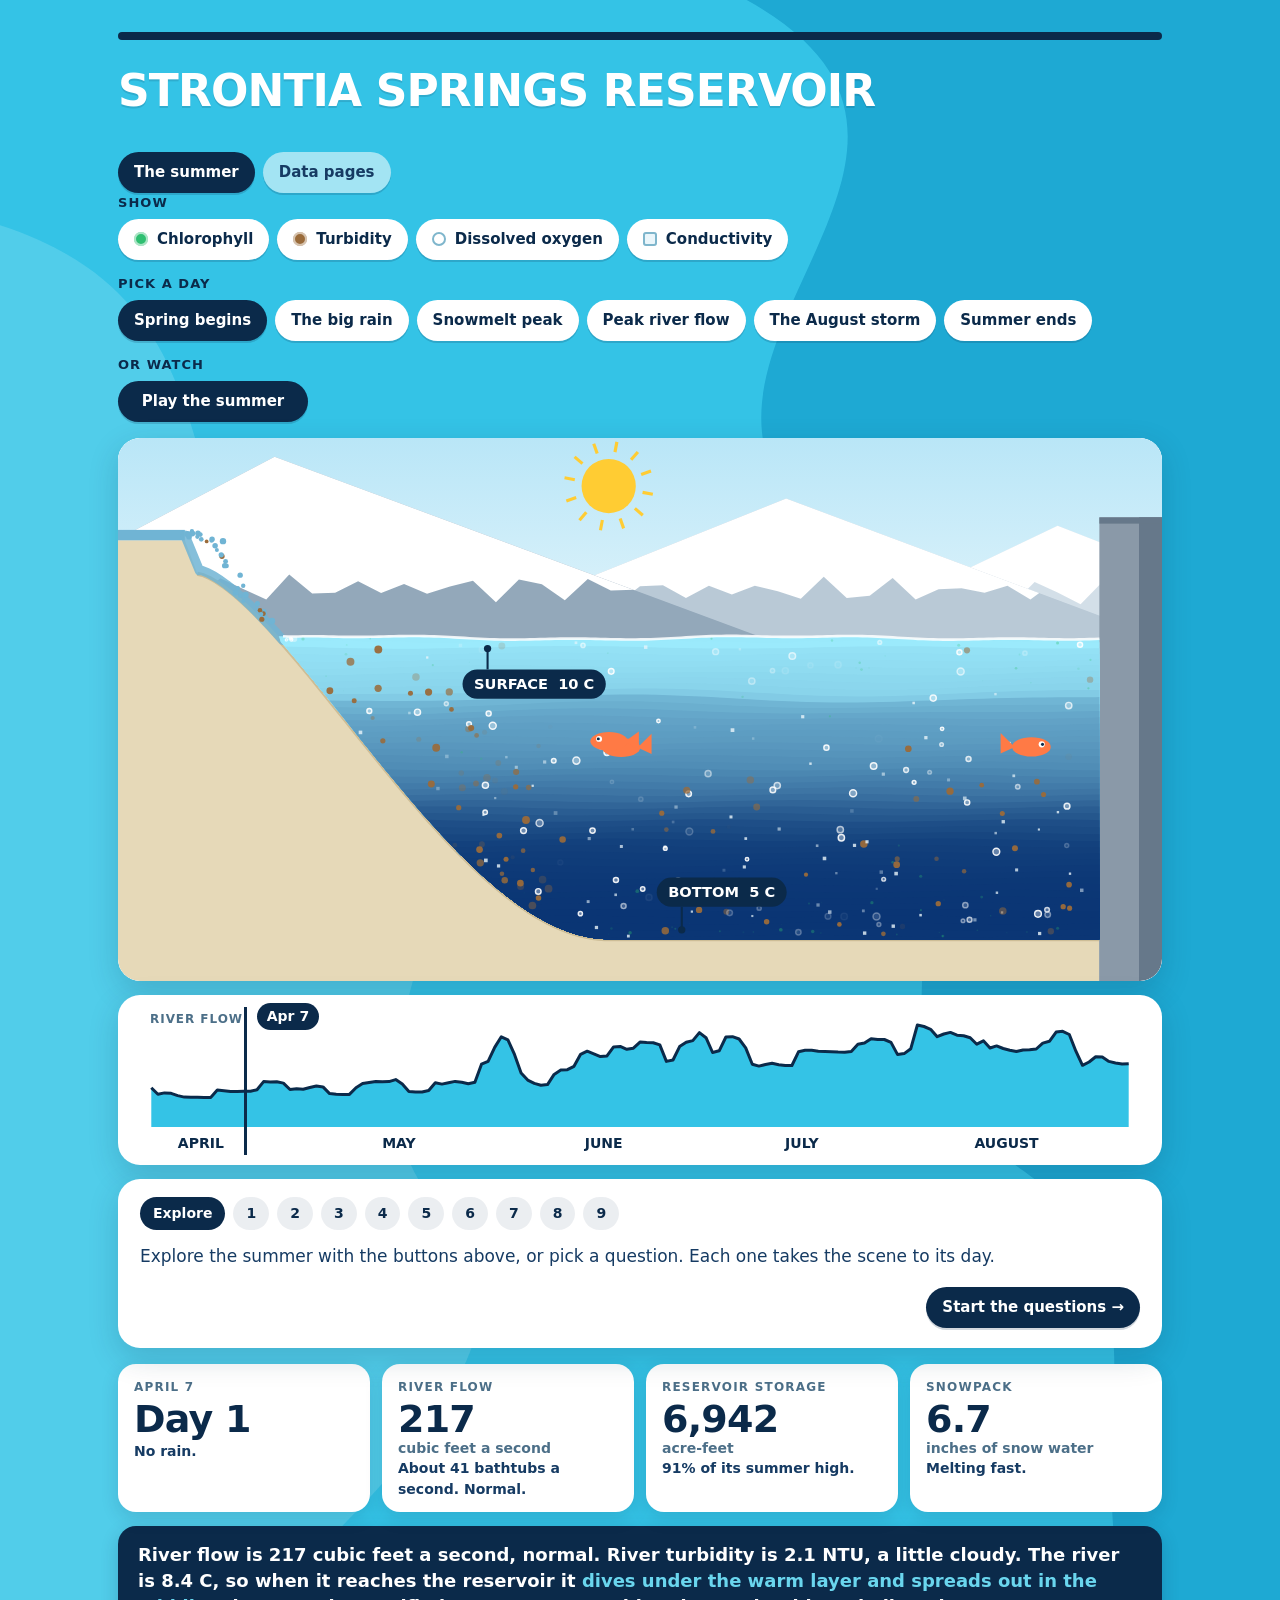
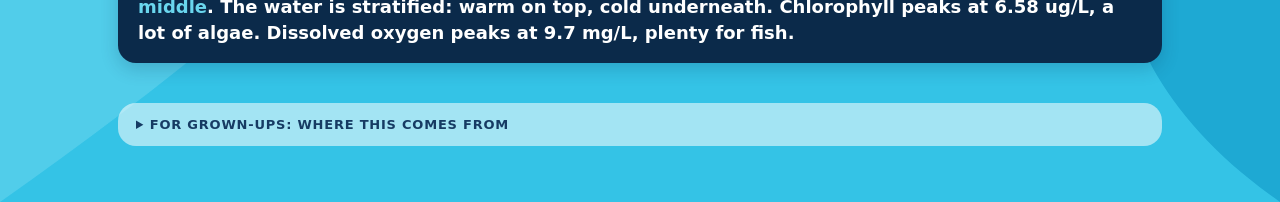
==== commit 7a4e9b94: "fix graph label" ====
--- a/teams/team-tbd/strontia-summer/index.html
+++ b/teams/team-tbd/strontia-summer/index.html
@@ -554,7 +554,7 @@
 
 </script>
 <script>
-const DATA = {"built":"2026-09-25","sonde":{"days":["2026-04-07","2026-04-08","2026-04-09","2026-04-10","2026-04-28","2026-04-29","2026-04-30","2026-05-01","2026-05-02","2026-05-04","2026-05-05","2026-05-14","2026-05-15","2026-05-18","2026-05-19","2026-05-20","2026-05-21","2026-05-22","2026-05-23","2026-05-24","2026-05-25","2026-05-26","2026-05-27","2026-05-28","2026-05-29","2026-05-30","2026-05-31","2026-06-01","2026-06-02","2026-06-03","2026-06-04","2026-06-05","2026-06-06","2026-06-07","2026-06-08","2026-06-09","2026-06-10","2026-06-11","2026-06-12","2026-06-13","2026-06-14","2026-06-15","2026-06-16","2026-06-17","2026-06-18","2026-06-19","2026-06-20","2026-06-21","2026-06-22","2026-06-23","2026-06-24","2026-06-25","2026-06-26","2026-06-27","2026-06-28","2026-06-29","2026-06-30","2026-07-01","2026-07-02","2026-07-03","2026-07-04","2026-07-05","2026-07-06","2026-07-07","2026-07-08","2026-07-09","2026-07-13","2026-07-14","2026-07-15","2026-07-16","2026-07-17","2026-07-18","2026-07-19","2026-07-20","2026-07-21","2026-07-22","2026-07-23","2026-07-24","2026-07-25","2026-07-26","2026-07-27","2026-07-28","2026-07-29","2026-07-30","2026-07-31","2026-08-01","2026-08-02","2026-08-03","2026-08-04","2026-08-05","2026-08-06","2026-08-07","2026-08-08","2026-08-09","2026-08-10","2026-08-11","2026-08-12","2026-08-13","2026-08-14","2026-08-15","2026-08-16","2026-08-17","2026-08-18","2026-08-19"],"casts":[49,192,191,192,141,191,144,192,48,47,48,88,44,132,176,176,176,176,176,176,176,176,132,176,176,176,176,176,176,176,176,176,176,176,176,176,176,176,176,176,176,132,176,176,176,176,176,176,176,176,176,176,176,176,176,176,176,176,176,176,176,176,176,176,176,132,55,138,56,139,141,141,179,101,137,101,140,140,180,100,100,98,220,139,180,98,139,100,180,140,140,180,179,140,180,180,180,180,180,141,180,90,135,90],"depths":[1,2,3,4,5,6,7,8,9,10,11,12,13,14,15,16,17,18,19,20,21,22,23,24,25,26,27,28,29,30,31,32,33,34,35,36,37,38,39,40,41,42,43,44,45,46,47,48],"params":{"temp":{"label":"Temperature","unit":"C","scale":"linear","hue":55,"decimals":1,"domain":[6.655,18.174],"grid":[[9.943,9.974,9.713,9.661,9.593,9.526,9.444,9.402,9.319,9.063,8.413,8.237,8.017,7.879,7.788,7.721,7.658,7.556,7.456,7.335,7.254,7.072,6.902,6.731,6.565,6.361,6.097,5.842,5.668,5.418,5.321,5.17,5.022,4.966,4.918,4.876,4.844,4.802,4.768,4.743,4.729,4.71,4.707,4.691,4.684,4.697,4.705,4.714],[9.738,9.679,9.636,9.61,9.575,9.554,9.541,9.525,9.331,9.443,8.492,8.419,8.336,8.178,8.124,7.995,7.894,7.774,7.613,7.425,7.312,7.148,7.003,6.707,6.459,6.239,6.02,5.849,5.636,5.339,5.171,5.098,5.079,4.993,4.928,4.889,4.855,4.823,4.834,4.781,4.771,4.74,4.734,4.726,4.733,4.749,4.777,4.758],[9.681,9.716,9.648,9.604,9.512,9.506,9.472,9.521,9.424,9.3,9.055,8.571,8.451,8.255,8.122,8.045,7.979,7.85,7.771,7.649,7.485,7.271,7.135,6.937,6.748,6.601,6.527,6.194,5.956,5.629,5.443,5.262,5.169,5.082,5.015,4.948,4.899,4.862,4.842,4.825,4.801,4.801,4.8,4.809,4.787,4.806,4.82,4.831],[9.769,9.717,9.692,9.627,9.592,9.554,9.538,9.56,9.403,8.997,8.736,8.444,8.344,8.231,8.135,8.011,7.856,7.823,7.765,7.574,7.501,7.421,7.233,7.071,6.809,6.651,6.512,6.193,5.911,5.674,5.435,5.332,5.25,5.174,5.072,5.034,4.971,4.936,4.906,4.893,4.873,4.858,4.849,4.845,4.846,4.847,4.836,4.865],[10.87,10.849,10.735,10.498,10.383,10.185,10.044,9.862,9.833,9.729,9.653,9.492,9.405,9.316,9.004,8.788,8.724,8.547,8.361,8.197,8.051,7.907,7.704,7.6,7.514,7.403,7.361,7.318,7.259,7.206,7.181,7.148,7.105,7.075,7.049,7.027,6.994,6.969,6.944,6.908,6.889,6.877,6.854,6.85,6.847,6.846,6.814,6.811],[10.754,10.732,10.7,10.696,10.619,10.574,10.562,10.252,10.088,9.776,9.662,9.581,9.395,9.227,9.033,8.874,8.653,8.52,8.364,8.205,8.079,7.898,7.776,7.614,7.481,7.425,7.384,7.303,7.25,7.22,7.235,7.146,7.07,7.056,7.032,6.994,6.959,6.958,6.946,6.942,6.925,6.901,6.91,6.885,6.89,6.877,6.892,6.88],[10.613,10.412,10.604,10.566,10.558,10.51,10.356,10.159,9.958,9.857,9.762,9.613,9.507,9.367,9.266,9.082,8.933,8.783,8.601,8.282,8.153,8.148,7.897,7.626,7.653,7.539,7.458,7.383,7.282,7.221,7.153,7.131,7.096,7.09,7.056,7.027,7.022,7.015,7.005,6.971,6.948,6.932,6.942,6.921,6.923,6.907,6.918,6.921],[10.246,10.276,10.142,10.084,10.072,10.017,9.857,9.672,9.3,9.291,9.221,9.174,9.079,8.95,8.893,8.845,8.767,8.749,8.544,8.448,8.292,8.194,8.015,7.793,7.822,7.576,7.543,7.448,7.34,7.279,7.277,7.224,7.197,7.155,7.111,7.085,7.042,7.04,7.036,7.007,6.998,6.986,6.966,6.965,6.95,6.942,6.926,6.961],[10.348,10.351,10.338,10.284,10.245,10.193,9.905,9.778,9.576,9.419,9.331,9.053,8.992,8.915,8.8,8.749,8.671,8.598,8.501,8.386,8.284,8.255,8.226,8.164,7.919,7.626,7.448,7.364,7.308,7.241,7.228,7.214,7.188,7.162,7.108,7.08,7.053,7.041,7.041,7.034,7.028,7.014,6.997,7.006,7.0,6.994,6.995,6.997],[10.621,10.575,10.583,10.549,10.496,10.513,10.474,10.467,10.46,10.409,10.354,10.236,9.141,8.92,8.793,8.633,8.572,8.528,8.413,8.342,8.3,8.247,8.155,8.117,8.102,7.994,7.941,7.813,7.622,7.546,7.472,7.426,7.313,7.293,7.249,7.209,7.189,7.17,7.144,7.119,7.097,7.081,7.077,7.048,7.034,7.021,6.959,null],[10.578,10.589,10.586,10.59,10.592,10.585,10.564,10.421,10.087,9.565,9.277,9.087,8.911,8.876,8.759,8.616,8.582,8.487,8.409,8.363,8.306,8.257,8.23,8.149,8.093,8.027,7.948,7.772,7.6,7.509,7.425,7.395,7.356,7.317,7.297,7.264,7.236,7.193,7.167,7.129,7.094,7.074,7.065,7.003,6.964,6.952,null,null],[15.479,15.038,14.729,14.415,13.73,13.304,13.112,12.905,12.463,12.267,12.136,11.931,11.467,10.74,9.559,8.742,8.385,8.239,8.118,8.056,8.018,7.993,7.963,7.925,7.877,7.832,7.784,7.741,7.692,7.659,7.645,7.601,7.569,7.546,7.527,7.516,7.504,7.495,7.482,7.471,7.46,7.463,7.465,7.466,null,null,null,null],[15.791,15.244,15.043,14.892,14.718,14.446,14.115,13.504,13.204,12.868,12.453,12.125,11.381,10.437,9.042,8.466,8.328,8.208,8.141,8.085,8.042,8.004,7.978,7.934,7.897,7.868,7.836,7.763,7.705,7.665,7.638,7.62,7.599,7.566,7.539,7.526,7.517,7.526,7.54,7.558,7.556,7.536,7.539,7.539,null,null,null,null],[12.727,12.705,12.697,12.692,12.675,12.359,12.226,12.141,12.018,11.917,11.801,11.68,11.598,11.465,11.369,11.26,11.122,11.012,10.93,10.738,10.577,10.393,9.977,9.488,8.85,8.381,8.242,8.184,8.138,8.102,8.057,7.998,7.979,7.941,7.889,7.856,7.818,7.793,7.774,7.747,7.734,7.716,7.683,7.671,null,null,null,null],[12.106,12.12,12.111,12.098,12.018,11.934,11.784,11.638,11.509,11.378,11.305,11.169,11.052,10.908,10.824,10.695,10.657,10.587,10.483,10.386,10.318,10.22,10.164,9.985,9.742,9.436,9.136,8.514,8.303,8.227,8.154,8.118,8.07,8.036,8.0,7.947,7.894,7.855,7.819,7.791,7.768,7.743,7.724,7.713,null,null,null,null],[11.867,11.906,11.86,11.826,11.804,11.758,11.596,11.431,11.043,10.89,10.768,10.689,10.584,10.495,10.39,10.33,10.25,10.197,10.097,10.037,10.003,9.926,9.874,9.819,9.738,9.672,9.483,9.322,8.989,8.605,8.333,8.189,8.141,8.092,8.043,8.001,7.97,7.909,7.881,7.851,7.835,7.814,7.795,7.787,null,null,null,null],[11.809,11.79,11.774,11.758,11.729,11.65,11.541,11.388,11.244,11.008,10.814,10.665,10.515,10.445,10.352,10.269,10.201,10.139,10.084,10.04,10.009,9.934,9.868,9.809,9.758,9.676,9.582,9.486,9.38,9.242,9.067,8.809,8.466,8.26,8.163,8.116,8.067,8.028,8.003,7.968,7.941,7.926,7.894,7.904,null,null,null,null],[12.111,11.957,11.823,11.745,11.677,11.634,11.593,11.542,11.497,11.296,11.037,10.842,10.634,10.521,10.482,10.412,10.328,10.268,10.206,10.145,10.104,10.041,9.993,9.947,9.899,9.863,9.788,9.707,9.619,9.509,9.429,9.325,9.148,8.937,8.613,8.322,8.163,8.112,8.077,8.026,8.0,7.986,7.966,7.945,null,null,null,null],[12.912,12.713,12.632,12.621,12.479,12.37,12.194,12.087,11.587,11.475,11.267,11.077,10.895,10.724,10.56,10.482,10.364,10.302,10.209,10.121,10.079,10.023,9.985,9.957,9.915,9.849,9.778,9.703,9.642,9.594,9.483,9.412,9.305,9.162,8.994,8.704,8.492,8.317,8.186,8.099,8.082,8.059,8.05,8.04,null,null,null,null],[13.663,13.52,13.392,13.332,13.268,13.212,12.989,12.811,11.938,11.649,11.428,11.384,11.188,10.992,10.756,10.614,10.457,10.381,10.245,10.175,10.125,10.072,10.03,9.986,9.947,9.886,9.843,9.82,9.76,9.706,9.639,9.538,9.443,9.323,9.235,9.117,9.02,8.913,8.679,8.491,8.391,8.253,8.204,8.184,null,null,null,null],[14.111,13.977,13.942,13.886,13.744,13.639,13.524,13.061,12.45,12.162,11.844,11.632,11.448,11.32,11.078,10.952,10.768,10.562,10.41,10.314,10.234,10.143,10.084,10.036,9.994,9.954,9.903,9.855,9.811,9.762,9.686,9.641,9.565,9.511,9.444,9.383,9.322,9.261,9.133,9.045,8.946,8.814,8.709,8.668,null,null,null,null],[14.504,14.473,14.364,14.241,14.136,14.011,13.687,13.376,12.891,12.584,12.374,12.026,11.808,11.602,11.378,11.262,11.064,10.941,10.726,10.59,10.354,10.213,10.148,10.106,10.059,9.993,9.956,9.904,9.867,9.829,9.778,9.732,9.695,9.647,9.592,9.537,9.495,9.448,9.384,9.314,9.27,9.237,9.195,9.153,null,null,null,null],[14.512,14.477,14.434,14.372,14.326,14.277,13.73,13.435,13.23,12.859,12.686,12.453,12.19,11.997,11.82,11.516,11.28,11.026,10.893,10.662,10.517,10.363,10.254,10.181,10.099,10.046,9.999,9.961,9.933,9.89,9.837,9.789,9.746,9.715,9.662,9.629,9.602,9.567,9.531,9.502,9.44,9.405,9.385,9.353,null,null,null,null],[14.815,14.748,14.389,13.963,13.595,13.12,13.181,13.22,12.891,12.782,12.704,12.578,12.495,12.365,12.181,11.98,11.778,11.466,11.136,10.921,10.793,10.567,10.398,10.306,10.235,10.169,10.111,10.054,10.014,9.962,9.931,9.895,9.827,9.811,9.767,9.723,9.703,9.662,9.63,9.598,9.573,9.553,9.524,9.497,null,null,null,null],[15.42,15.308,15.239,15.2,15.101,14.991,14.457,13.587,13.206,12.927,12.806,12.648,12.55,12.425,12.273,12.145,12.008,11.879,11.677,11.458,11.196,11.027,10.739,10.536,10.363,10.223,10.166,10.114,10.067,10.03,9.982,9.948,9.915,9.891,9.855,9.819,9.794,9.767,9.739,9.715,9.691,9.675,9.649,9.649,null,null,null,null],[15.829,15.717,15.591,15.515,15.383,15.03,14.572,14.038,13.854,13.643,13.347,13.142,13.062,12.883,12.726,12.529,12.402,12.296,12.186,11.974,11.777,11.613,11.339,11.052,10.855,10.662,10.522,10.375,10.252,10.178,10.115,10.073,10.038,9.982,9.943,9.912,9.875,9.841,9.817,9.81,9.796,9.774,9.753,9.724,null,null,null,null],[15.796,15.71,15.593,15.552,15.441,14.935,14.421,14.083,13.843,13.56,13.371,13.192,13.108,13.011,12.942,12.8,12.685,12.563,12.439,12.346,12.191,12.043,11.88,11.724,11.537,11.298,11.111,10.82,10.69,10.553,10.427,10.305,10.215,10.173,10.098,10.072,10.029,9.991,9.946,9.924,9.884,9.857,9.841,9.837,null,null,null,null],[16.02,15.812,15.584,15.22,14.942,14.681,14.47,14.185,13.934,13.794,13.622,13.393,13.186,13.081,12.944,12.804,12.671,12.55,12.464,12.384,12.307,12.23,12.123,12.003,11.832,11.756,11.573,11.431,11.168,10.913,10.734,10.546,10.409,10.329,10.277,10.208,10.142,10.099,10.067,10.037,9.994,9.959,9.938,9.922,null,null,null,null],[16.26,16.147,16.035,15.766,15.384,14.894,14.765,14.565,14.314,14.119,13.926,13.716,13.586,13.427,13.285,13.152,13.014,12.89,12.796,12.7,12.582,12.469,12.4,12.306,12.21,12.084,11.961,11.848,11.752,11.611,11.504,11.235,11.029,10.906,10.708,10.562,10.429,10.296,10.213,10.18,10.136,10.102,10.079,10.056,null,null,null,null],[16.456,16.291,16.142,16.08,15.792,15.652,15.311,14.941,14.564,14.247,14.128,13.974,13.747,13.638,13.538,13.389,13.277,13.196,13.075,12.954,12.877,12.779,12.694,12.596,12.474,12.384,12.3,12.221,12.128,12.043,11.931,11.87,11.792,11.53,11.401,11.152,11.01,10.899,10.71,10.539,10.411,10.354,10.26,10.231,null,null,null,null],[16.062,15.826,15.734,15.662,15.527,14.634,14.438,14.24,14.098,13.984,13.84,13.765,13.595,13.48,13.377,13.309,13.204,13.136,13.079,13.006,12.918,12.848,12.794,12.708,12.653,12.579,12.499,12.4,12.346,12.276,12.206,12.13,12.049,11.948,11.823,11.72,11.534,11.378,11.19,10.987,10.857,10.736,10.634,10.559,null,null,null,null],[16.008,15.892,15.518,15.434,15.218,14.825,14.482,14.21,14.123,13.962,13.794,13.658,13.393,13.262,13.195,13.143,13.1,13.024,12.959,12.915,12.855,12.805,12.748,12.68,12.649,12.611,12.541,12.503,12.45,12.409,12.377,12.322,12.255,12.206,12.102,12.042,11.93,11.814,11.64,11.481,11.341,11.221,11.088,11.047,null,null,null,null],[16.319,16.141,15.989,15.865,15.559,15.037,14.697,14.372,14.179,14.0,13.732,13.485,13.374,13.278,13.192,13.121,13.069,12.995,12.94,12.896,12.858,12.806,12.764,12.743,12.705,12.664,12.63,12.594,12.569,12.535,12.503,12.463,12.434,12.38,12.322,12.273,12.229,12.152,12.072,11.928,11.781,11.709,11.66,11.616,null,null,null,null],[16.283,16.155,16.014,15.907,15.831,15.357,15.174,14.81,14.459,14.14,13.915,13.684,13.552,13.369,13.287,13.183,13.107,13.058,13.008,12.97,12.932,12.901,12.84,12.822,12.785,12.755,12.725,12.701,12.66,12.64,12.617,12.579,12.549,12.506,12.47,12.428,12.383,12.354,12.279,12.226,12.178,12.136,12.083,12.055,null,null,null,null],[16.454,16.206,15.883,15.582,15.484,15.277,15.097,14.822,14.593,14.323,14.137,13.891,13.666,13.571,13.511,13.344,13.264,13.181,13.12,13.064,13.027,12.988,12.939,12.918,12.889,12.851,12.816,12.785,12.764,12.73,12.701,12.678,12.652,12.622,12.575,12.52,12.5,12.462,12.438,12.385,12.361,12.338,12.306,12.3,null,null,null,null],[16.591,16.465,16.275,16.235,16.07,15.944,15.381,14.759,14.57,14.259,14.117,13.994,13.859,13.729,13.608,13.52,13.426,13.354,13.284,13.212,13.165,13.12,13.081,13.029,12.977,12.937,12.906,12.869,12.839,12.817,12.789,12.774,12.747,12.719,12.695,12.67,12.637,12.595,12.558,12.534,12.512,12.484,12.412,12.383,null,null,null,null],[16.724,16.694,16.562,16.365,15.895,15.241,14.869,14.64,14.476,14.319,14.186,14.018,13.974,13.881,13.791,13.671,13.579,13.505,13.426,13.381,13.308,13.236,13.185,13.122,13.08,13.043,13.005,12.972,12.941,12.921,12.898,12.861,12.828,12.806,12.77,12.727,12.699,12.675,12.639,12.614,12.585,12.544,12.526,12.525,null,null,null,null],[17.141,16.969,16.716,16.397,15.877,15.53,15.352,15.038,14.849,14.614,14.398,14.231,14.131,13.972,13.854,13.76,13.626,13.559,13.49,13.416,13.346,13.299,13.265,13.227,13.183,13.148,13.116,13.099,13.062,13.029,13.0,12.962,12.928,12.89,12.867,12.829,12.791,12.747,12.717,12.683,12.662,12.643,12.631,12.619,null,null,null,null],[17.008,16.995,16.782,16.517,16.226,16.058,15.762,15.273,14.986,14.734,14.502,14.338,14.236,14.093,13.963,13.88,13.765,13.644,13.559,13.495,13.421,13.374,13.317,13.274,13.247,13.219,13.171,13.134,13.108,13.089,13.071,13.046,13.024,12.993,12.956,12.907,12.864,12.85,12.825,12.79,12.748,12.72,12.688,12.675,null,null,null,null],[17.079,16.955,16.795,16.526,16.249,16.07,15.762,15.344,14.969,14.754,14.623,14.48,14.27,14.135,14.017,13.91,13.84,13.736,13.673,13.595,13.55,13.494,13.436,13.39,13.36,13.334,13.291,13.264,13.236,13.205,13.173,13.146,13.117,13.088,13.044,13.006,12.976,12.928,12.892,12.869,12.847,12.82,12.808,12.768,null,null,null,null],[16.288,16.273,16.016,15.722,15.569,15.477,15.285,15.049,14.934,14.823,14.66,14.486,14.333,14.206,14.099,13.973,13.875,13.78,13.721,13.681,13.633,13.572,13.538,13.492,13.458,13.429,13.404,13.364,13.333,13.306,13.271,13.232,13.196,13.176,13.149,13.127,13.088,13.041,13.014,12.982,12.947,12.928,12.9,12.87,null,null,null,null],[16.479,16.206,16.111,16.034,15.994,15.891,15.599,15.375,15.174,14.874,14.721,14.601,14.455,14.253,14.072,14.007,13.9,13.853,13.788,13.73,13.706,13.637,13.605,13.567,13.528,13.498,13.48,13.45,13.432,13.414,13.404,13.381,13.328,13.309,13.269,13.228,13.197,13.162,13.12,13.082,13.041,13.025,13.003,12.988,null,null,null,null],[16.817,16.571,16.48,16.42,16.328,15.834,15.585,15.22,15.091,14.808,14.601,14.418,14.261,14.125,14.023,13.93,13.851,13.793,13.716,13.662,13.626,13.576,13.535,13.512,13.502,13.491,13.485,13.465,13.445,13.43,13.413,13.389,13.351,13.314,13.263,13.246,13.213,13.2,13.181,13.157,13.13,13.107,13.066,13.061,null,null,null,null],[17.287,16.998,16.607,16.308,16.046,15.709,15.405,15.148,14.867,14.767,14.614,14.423,14.275,14.168,14.061,13.945,13.863,13.819,13.79,13.746,13.703,13.647,13.605,13.573,13.55,13.528,13.502,13.475,13.449,13.43,13.416,13.403,13.387,13.369,13.342,13.322,13.3,13.287,13.248,13.22,13.203,13.182,13.161,13.163,null,null,null,null],[17.396,17.328,17.099,16.832,16.489,16.11,15.799,15.604,15.278,14.902,14.736,14.572,14.378,14.296,14.21,14.127,13.997,13.918,13.85,13.8,13.767,13.716,13.667,13.629,13.592,13.57,13.545,13.515,13.501,13.492,13.474,13.451,13.436,13.409,13.393,13.382,13.364,13.341,13.321,13.299,13.264,13.242,13.229,13.222,null,null,null,null],[17.931,17.837,17.566,17.337,17.077,16.85,16.487,16.258,15.905,15.616,15.328,15.131,14.935,14.77,14.63,14.48,14.348,14.257,14.193,14.088,13.988,13.897,13.826,13.778,13.743,13.689,13.642,13.615,13.585,13.566,13.544,13.521,13.506,13.47,13.457,13.431,13.414,13.389,13.373,13.358,13.338,13.325,13.302,13.294,null,null,null,null],[17.697,17.558,17.441,16.963,16.441,16.266,16.061,15.784,15.561,15.364,15.249,15.151,15.009,14.773,14.616,14.55,14.407,14.288,14.195,14.139,14.069,14.013,13.944,13.893,13.832,13.784,13.744,13.703,13.662,13.632,13.602,13.575,13.555,13.529,13.506,13.489,13.474,13.45,13.43,13.413,13.393,13.381,13.369,13.36,null,null,null,null],[17.452,17.122,16.851,16.206,15.983,15.851,15.681,15.513,15.382,15.239,15.111,14.959,14.833,14.689,14.608,14.546,14.454,14.346,14.261,14.195,14.166,14.108,14.029,13.978,13.904,13.86,13.829,13.799,13.773,13.739,13.707,13.678,13.654,13.623,13.596,13.576,13.553,13.532,13.506,13.488,13.466,13.448,13.432,13.431,null,null,null,null],[16.864,16.792,16.695,16.267,15.884,15.671,15.557,15.392,15.284,15.195,14.959,14.864,14.774,14.677,14.598,14.508,14.431,14.37,14.29,14.211,14.163,14.118,14.08,14.047,14.002,13.965,13.925,13.905,13.884,13.858,13.829,13.81,13.778,13.753,13.72,13.691,13.657,13.622,13.598,13.569,13.552,13.532,13.514,13.502,null,null,null,null],[17.19,16.877,16.398,16.043,15.769,15.686,15.485,15.27,15.139,15.003,14.835,14.759,14.696,14.57,14.49,14.448,14.366,14.326,14.258,14.215,14.181,14.146,14.111,14.07,14.035,14.002,13.976,13.938,13.909,13.889,13.866,13.843,13.82,13.798,13.781,13.766,13.742,13.715,13.692,13.669,13.656,13.648,13.625,13.6,null,null,null,null],[17.627,17.389,17.203,17.033,16.438,16.18,15.937,15.72,15.417,15.258,15.085,14.934,14.813,14.729,14.633,14.541,14.454,14.401,14.355,14.289,14.249,14.213,14.172,14.137,14.107,14.072,14.046,14.015,13.976,13.947,13.93,13.911,13.887,13.862,13.837,13.817,13.793,13.768,13.736,13.724,13.717,13.698,13.681,13.671,null,null,null,null],[17.8,17.625,17.502,17.177,16.899,16.656,16.502,16.201,16.069,15.924,15.666,15.5,15.277,15.18,15.03,14.82,14.662,14.575,14.487,14.385,14.319,14.265,14.232,14.191,14.164,14.136,14.11,14.085,14.061,14.024,13.999,13.97,13.942,13.923,13.901,13.876,13.849,13.831,13.803,13.772,13.75,13.742,13.729,13.735,null,null,null,null],[17.724,17.716,17.652,17.466,17.37,17.015,16.724,16.555,16.41,16.238,16.087,15.889,15.738,15.581,15.416,15.329,15.121,14.968,14.729,14.613,14.517,14.435,14.361,14.303,14.272,14.233,14.203,14.165,14.143,14.106,14.079,14.063,14.042,14.017,13.984,13.959,13.937,13.905,13.875,13.846,13.819,13.801,13.786,13.773,null,null,null,null],[17.901,17.888,17.869,17.85,17.791,17.709,17.327,16.901,16.588,16.362,16.193,15.995,15.857,15.732,15.598,15.473,15.386,15.297,15.184,15.034,14.849,14.777,14.636,14.538,14.45,14.37,14.314,14.271,14.229,14.19,14.168,14.149,14.125,14.101,14.077,14.04,14.02,13.992,13.972,13.936,13.914,13.891,13.869,13.852,null,null,null,null],[18.092,18.086,17.938,17.787,17.611,17.257,16.705,16.473,16.352,16.303,16.182,16.066,15.905,15.794,15.686,15.585,15.49,15.41,15.312,15.204,15.112,14.989,14.886,14.783,14.682,14.578,14.502,14.436,14.372,14.325,14.285,14.248,14.216,14.186,14.159,14.135,14.115,14.091,14.065,14.042,14.024,14.008,13.994,13.975,null,null,null,null],[18.187,18.127,18.089,17.999,17.911,17.747,17.513,16.87,16.703,16.486,16.335,16.146,16.009,15.867,15.739,15.619,15.527,15.46,15.362,15.288,15.232,15.18,15.12,15.034,14.959,14.889,14.806,14.712,14.607,14.508,14.437,14.381,14.324,14.291,14.268,14.237,14.221,14.199,14.172,14.158,14.139,14.127,14.107,14.099,null,null,null,null],[18.295,18.261,18.216,18.162,17.852,17.569,16.957,16.757,16.581,16.386,16.198,16.039,15.905,15.809,15.671,15.59,15.525,15.483,15.411,15.358,15.297,15.259,15.206,15.146,15.097,15.026,14.94,14.881,14.845,14.795,14.724,14.625,14.531,14.462,14.408,14.369,14.327,14.3,14.287,14.263,14.249,14.229,14.209,14.198,null,null,null,null],[18.303,18.002,17.896,17.818,17.236,16.755,16.572,16.303,16.146,16.015,15.909,15.774,15.683,15.588,15.483,15.392,15.353,15.302,15.258,15.224,15.192,15.144,15.098,15.047,14.994,14.928,14.877,14.849,14.813,14.782,14.751,14.716,14.681,14.654,14.629,14.602,14.572,14.538,14.503,14.479,14.445,14.41,14.38,14.377,null,null,null,null],[17.855,17.573,17.19,16.931,16.832,16.632,16.437,16.266,16.098,15.963,15.819,15.662,15.538,15.45,15.389,15.306,15.26,15.217,15.178,15.149,15.104,15.053,15.011,14.959,14.918,14.901,14.866,14.844,14.822,14.805,14.784,14.766,14.73,14.711,14.694,14.678,14.662,14.651,14.632,14.613,14.599,14.588,14.571,14.553,null,null,null,null],[17.667,17.591,17.468,17.17,16.732,16.513,16.381,16.238,16.013,15.896,15.743,15.586,15.452,15.37,15.309,15.242,15.207,15.17,15.104,15.067,15.04,15.002,14.976,14.938,14.901,14.878,14.849,14.824,14.805,14.784,14.77,14.755,14.743,14.733,14.724,14.71,14.701,14.69,14.676,14.662,14.654,14.648,14.636,14.628,null,null,null,null],[17.475,17.347,17.246,17.124,16.976,16.477,16.362,16.09,15.89,15.657,15.517,15.409,15.32,15.243,15.186,15.148,15.095,15.062,15.038,15.019,14.967,14.939,14.914,14.877,14.851,14.816,14.803,14.787,14.774,14.764,14.756,14.736,14.723,14.718,14.706,14.695,14.684,14.678,14.668,14.66,14.649,14.644,14.64,14.632,null,null,null,null],[17.376,17.191,17.104,16.947,16.634,16.297,16.062,15.852,15.67,15.531,15.418,15.329,15.226,15.139,15.107,15.056,15.014,14.976,14.948,14.922,14.898,14.87,14.84,14.818,14.808,14.793,14.784,14.771,14.759,14.74,14.726,14.71,14.703,14.68,14.669,14.661,14.655,14.645,14.643,14.621,14.61,14.605,14.592,14.595,null,null,null,null],[17.359,17.166,17.112,16.992,16.781,16.123,15.905,15.637,15.444,15.286,15.137,15.069,14.99,14.939,14.901,14.889,14.858,14.836,14.816,14.799,14.787,14.762,14.751,14.74,14.73,14.718,14.706,14.695,14.681,14.653,14.639,14.633,14.621,14.611,14.587,14.572,14.563,14.549,14.538,14.523,14.502,14.492,14.479,14.473,null,null,null,null],[17.17,17.035,16.954,16.805,16.55,15.977,15.718,15.547,15.399,15.244,15.079,15.001,14.908,14.879,14.84,14.812,14.787,14.768,14.746,14.731,14.704,14.684,14.665,14.651,14.636,14.626,14.611,14.602,14.59,14.558,14.548,14.542,14.532,14.519,14.505,14.489,14.482,14.474,14.46,14.443,14.431,14.418,14.413,14.409,null,null,null,null],[17.267,17.139,16.903,16.437,15.802,15.726,15.613,15.515,15.323,15.113,15.041,14.989,14.883,14.839,14.771,14.726,14.698,14.68,14.657,14.644,14.627,14.607,14.59,14.571,14.554,14.539,14.53,14.511,14.496,14.479,14.463,14.448,14.439,14.434,14.43,14.418,14.41,14.4,14.39,14.383,14.374,14.358,14.348,14.336,null,null,null,null],[17.307,17.239,17.067,16.615,16.28,15.972,15.817,15.535,15.307,15.145,15.024,14.947,14.828,14.768,14.734,14.709,14.684,14.652,14.641,14.616,14.59,14.573,14.567,14.556,14.536,14.52,14.509,14.5,14.488,14.469,14.448,14.443,14.434,14.422,14.405,14.375,14.365,14.361,14.354,14.349,14.339,14.339,14.335,14.324,null,null,null,null],[18.566,18.206,18.102,18.086,17.919,16.337,16.196,16.168,15.784,15.731,15.599,15.417,15.383,15.199,15.027,14.966,14.905,14.808,14.721,14.655,14.62,14.598,14.568,14.556,14.545,14.536,14.52,14.509,14.494,14.48,14.467,14.461,14.452,14.445,14.438,14.422,14.413,14.399,14.391,14.381,14.375,14.355,14.345,14.335,14.324,null,null,null],[18.803,18.777,18.376,17.761,17.669,17.119,16.465,16.757,16.172,16.055,15.87,15.749,15.626,15.438,15.343,15.163,15.041,15.02,14.834,14.818,14.843,14.687,14.592,14.62,14.561,14.547,14.502,14.537,14.524,14.506,14.499,14.481,14.463,14.45,14.476,14.443,14.439,14.434,14.447,14.397,14.389,14.418,14.379,14.39,14.378,null,null,null],[19.212,19.065,18.895,18.834,17.496,17.333,16.982,16.859,16.448,16.386,16.334,16.112,15.994,15.793,15.663,15.579,15.399,15.313,15.159,15.034,14.922,14.857,14.791,14.708,14.67,14.633,14.591,14.577,14.544,14.53,14.524,14.516,14.513,14.51,14.493,14.49,14.48,14.473,14.461,14.457,14.454,14.443,14.439,14.437,14.435,null,null,null],[19.661,19.364,19.111,18.826,18.433,18.272,17.8,17.575,17.437,17.085,16.907,16.644,16.491,16.299,16.104,15.853,15.668,15.523,15.408,15.169,15.008,14.955,14.84,14.828,14.73,14.7,14.657,14.632,14.606,14.528,14.578,14.54,14.531,14.515,14.511,14.501,14.498,14.483,14.48,14.471,14.469,14.466,14.376,14.461,14.279,null,null,null],[19.596,19.465,19.43,19.255,19.171,18.415,17.677,17.868,17.389,17.169,16.935,16.772,16.439,16.434,16.149,15.962,15.84,15.62,15.464,15.152,15.03,14.887,14.759,14.713,14.659,14.595,14.561,14.512,14.489,14.461,14.429,14.407,14.392,14.366,14.366,14.344,14.34,14.334,14.324,14.312,14.316,14.308,14.303,14.303,14.304,null,null,null],[19.775,19.192,18.466,18.026,17.581,17.303,16.995,16.82,16.552,16.429,16.21,16.091,15.991,15.919,15.818,15.714,15.616,15.541,15.478,15.404,15.304,15.181,14.992,14.948,14.794,14.73,14.671,14.625,14.663,14.562,14.523,14.537,14.465,14.475,14.436,14.414,14.395,14.385,14.372,14.352,14.348,14.341,14.331,14.335,14.327,null,null,null],[19.642,18.842,18.669,18.115,17.867,17.556,17.2,16.702,16.773,16.578,16.335,16.256,15.976,15.881,15.775,15.701,15.649,15.505,15.509,15.397,15.323,15.232,15.169,15.106,15.055,14.96,14.901,14.816,14.77,14.67,14.634,14.591,14.557,14.529,14.505,14.467,14.445,14.436,14.426,14.423,14.398,14.404,14.386,14.389,14.375,null,null,null],[19.438,18.872,18.575,18.255,17.484,17.26,16.953,16.669,16.573,16.41,16.37,16.262,16.139,16.047,15.943,15.889,15.826,15.718,15.655,15.61,15.559,15.53,15.507,15.453,15.431,15.388,15.317,15.262,15.204,15.191,15.075,14.966,14.932,14.887,14.849,14.819,14.788,14.767,14.745,14.711,14.746,14.692,14.716,14.691,14.687,null,null,null],[19.593,19.413,18.558,18.295,18.13,17.725,17.607,17.327,17.126,16.895,16.736,16.69,16.479,16.349,16.143,16.045,15.962,15.864,15.883,15.745,15.722,15.658,15.607,15.559,15.528,15.48,15.434,15.345,15.306,15.273,15.213,15.135,15.15,15.094,15.049,15.002,14.919,14.886,14.888,14.823,14.826,14.777,14.742,14.763,14.73,null,null,null],[19.918,19.749,18.716,18.367,18.021,17.651,17.533,17.309,17.2,17.072,16.871,16.658,16.521,16.435,16.381,16.253,16.128,16.013,15.92,15.834,15.752,15.665,15.622,15.582,15.529,15.503,15.457,15.421,15.427,15.358,15.31,15.264,15.22,15.192,15.14,15.109,15.052,15.006,14.983,14.92,14.87,14.854,14.829,14.821,14.813,null,null,null],[19.851,18.608,18.036,17.77,17.552,17.33,17.156,16.884,16.753,16.692,16.575,16.479,16.494,16.37,16.242,16.184,16.133,16.046,15.977,15.929,15.879,15.821,15.773,15.719,15.643,15.628,15.589,15.572,15.504,15.467,15.46,15.372,15.333,15.319,15.236,15.215,15.065,15.125,15.079,14.993,14.973,14.912,14.968,14.902,14.894,null,null,null],[19.84,18.971,17.919,17.615,17.433,17.127,17.006,16.877,16.78,16.595,16.474,16.529,16.295,16.266,16.184,16.141,16.072,16.047,15.961,15.913,15.855,15.852,15.795,15.772,15.741,15.698,15.658,15.642,15.605,15.54,15.525,15.516,15.438,15.416,15.381,15.341,15.278,15.228,15.185,15.126,15.12,15.05,15.005,14.976,14.986,null,null,null],[20.063,19.828,18.27,18.067,17.574,17.372,17.04,17.122,16.813,16.683,16.516,16.433,16.464,16.296,16.22,16.157,16.096,16.015,15.978,15.931,15.886,15.873,15.839,15.793,15.764,15.732,15.713,15.702,15.668,15.613,15.607,15.586,15.562,15.525,15.491,15.434,15.39,15.389,15.274,15.216,15.251,15.152,15.133,15.064,15.134,null,null,null],[20.14,19.053,18.186,17.489,17.493,17.015,16.881,16.756,16.639,16.564,16.437,16.352,16.244,16.2,16.141,16.076,16.027,15.971,15.941,15.916,15.889,15.865,15.84,15.818,15.798,15.774,15.755,15.739,15.716,15.69,15.686,15.646,15.606,15.572,15.583,15.514,15.476,15.409,15.446,15.306,15.37,15.26,15.283,15.286,15.255,null,null,null],[20.141,19.359,18.395,17.842,17.738,17.437,17.192,17.101,16.895,16.703,16.648,16.554,16.447,16.327,16.252,16.117,16.211,16.089,16.046,15.944,16.032,15.895,15.894,15.843,15.831,15.812,15.785,15.762,15.718,15.743,15.686,15.663,15.635,15.611,15.635,15.52,15.513,15.512,15.423,15.41,15.429,15.38,15.361,15.322,15.328,null,null,null],[20.149,19.827,18.331,17.934,17.668,17.495,17.245,17.075,17.01,16.794,16.617,16.602,16.495,16.47,16.343,16.209,16.174,16.12,16.053,15.992,15.954,15.918,15.893,15.874,15.842,15.823,15.8,15.766,15.758,15.744,15.721,15.723,15.679,15.655,15.631,15.601,15.573,15.513,15.581,15.478,15.506,15.458,15.41,15.46,15.45,null,null,null],[19.829,19.469,18.209,17.802,17.429,17.18,17.077,16.929,16.823,16.737,16.664,16.571,16.514,16.372,16.317,16.279,16.187,16.137,16.072,16.03,15.967,15.949,15.927,15.896,15.864,15.852,15.837,15.802,15.796,15.773,15.756,15.744,15.714,15.707,15.683,15.659,15.649,15.627,15.606,15.568,15.549,15.522,15.518,15.501,15.497,null,null,null],[19.404,19.238,17.712,17.416,17.162,17.091,16.976,16.771,16.698,16.547,16.472,16.399,16.315,16.305,16.172,16.212,16.099,16.029,16.005,15.977,16.0,15.934,15.9,15.916,15.86,15.823,15.849,15.79,15.802,15.768,15.759,15.743,15.704,15.717,15.677,15.672,15.658,15.642,15.617,15.588,15.587,15.561,15.541,15.539,15.532,null,null,null],[19.179,19.103,18.047,17.761,17.544,17.358,17.186,17.002,16.893,16.752,16.633,16.528,16.392,16.299,16.212,16.164,16.109,16.062,16.029,15.976,15.944,15.919,15.893,15.873,15.845,15.828,15.812,15.791,15.777,15.771,15.748,15.745,15.73,15.716,15.688,15.689,15.674,15.658,15.639,15.636,15.619,15.621,15.598,15.596,15.597,null,null,null],[19.162,18.908,18.527,18.086,17.846,17.607,17.284,17.271,16.953,16.815,16.758,16.669,16.547,16.475,16.331,16.257,16.192,16.136,16.066,16.023,15.984,15.927,15.904,15.887,15.869,15.844,15.823,15.817,15.782,15.768,15.758,15.741,15.752,15.713,15.722,15.693,15.679,15.674,15.661,15.649,15.641,15.63,15.621,15.614,15.607,null,null,null],[19.335,19.082,18.87,18.11,18.105,17.541,17.601,17.18,17.042,16.928,16.822,16.671,16.536,16.494,16.398,16.37,16.243,16.156,16.092,16.041,16.052,15.994,15.978,15.919,15.909,15.894,15.862,15.848,15.833,15.804,15.789,15.774,15.767,15.745,15.734,15.726,15.7,15.71,15.685,15.668,15.668,15.662,15.658,15.651,15.645,null,null,null],[19.268,19.201,19.089,19.104,19.005,18.269,17.703,17.389,17.105,17.079,16.738,16.709,16.584,16.591,16.453,16.329,16.26,16.227,16.195,16.137,16.094,16.06,16.034,15.998,15.983,15.941,15.93,15.9,15.883,15.872,15.849,15.828,15.813,15.794,15.78,15.767,15.765,15.745,15.719,15.703,15.689,15.685,15.663,15.664,15.654,null,null,null],[18.492,17.987,17.822,17.528,17.414,17.305,17.156,17.023,16.898,16.743,16.788,16.733,16.578,16.52,16.38,16.421,16.3,16.246,16.185,16.141,16.097,16.074,16.046,16.028,15.998,15.96,15.935,15.917,15.891,15.874,15.864,15.838,15.815,15.801,15.784,15.764,15.747,15.717,15.732,15.711,15.7,15.707,15.69,15.711,15.677,null,null,null],[18.27,18.092,17.926,17.447,17.004,17.05,16.842,16.752,16.592,16.523,16.428,16.34,16.327,16.189,16.083,16.05,16.011,15.974,15.962,15.945,15.924,15.903,15.898,15.89,15.852,15.906,15.829,15.813,15.781,15.787,15.772,15.698,15.739,15.767,15.717,15.663,15.699,15.721,15.691,15.684,15.7,15.625,15.614,15.67,15.632,null,null,null],[18.3,18.13,18.042,17.919,17.346,16.691,16.848,16.706,16.426,16.212,16.333,16.193,16.077,15.989,16.047,15.924,15.909,15.87,15.921,15.83,15.809,15.798,15.785,15.771,15.764,15.72,15.746,15.739,15.728,15.7,15.695,15.642,15.674,15.656,15.649,15.604,15.631,15.616,15.619,15.572,15.546,15.572,15.551,15.55,15.539,null,null,null],[18.046,17.907,17.883,17.463,17.028,16.64,16.893,16.553,16.362,16.206,16.09,16.014,15.867,16.005,15.881,15.846,15.835,15.748,15.848,15.768,15.751,15.769,15.752,15.655,15.681,15.705,15.643,15.586,15.667,15.585,15.602,15.56,15.61,15.517,15.513,15.569,15.484,15.55,15.511,15.474,15.523,15.428,15.389,15.511,15.434,null,null,null],[17.662,17.822,17.593,17.389,16.757,16.808,16.323,16.54,15.822,15.974,15.858,15.667,15.868,15.721,15.686,15.66,15.648,15.623,15.602,15.587,15.579,15.559,15.53,15.574,15.431,15.487,15.476,15.418,15.5,15.439,15.35,15.455,15.292,15.347,15.34,15.32,15.312,15.27,15.196,15.31,15.305,15.221,15.172,14.941,15.263,null,null,null],[17.233,17.148,17.032,16.77,15.668,15.684,15.497,15.43,15.373,15.339,15.256,15.182,15.156,15.124,15.08,15.066,15.049,15.032,15.007,14.991,14.965,14.946,14.995,14.899,15.036,14.771,14.88,14.871,15.002,14.546,14.88,14.865,14.683,14.927,14.651,14.772,14.873,14.744,14.696,14.614,14.797,14.445,14.567,14.683,14.48,null,null,null],[17.004,16.881,16.341,15.942,15.514,15.373,15.345,15.207,15.051,15.183,14.95,15.113,14.984,14.962,14.925,14.987,14.766,14.947,14.715,14.797,14.774,14.739,14.727,14.615,14.766,14.67,14.633,14.595,14.579,14.485,14.553,14.566,14.477,14.47,14.498,14.497,14.478,14.47,14.477,14.463,14.449,14.442,14.437,14.364,14.431,null,null,null],[16.916,16.833,16.899,16.733,15.925,15.285,15.308,15.098,15.077,15.01,14.928,14.893,14.838,14.804,14.78,14.742,14.698,14.696,14.676,14.651,14.605,14.613,14.598,14.569,14.546,14.536,14.527,14.506,14.491,14.473,14.456,14.456,14.434,14.415,14.404,14.382,14.38,14.355,14.338,14.345,14.303,14.324,14.282,14.281,14.283,null,null,null],[17.215,17.066,16.902,16.352,15.724,15.482,15.451,15.264,15.139,15.049,14.943,14.902,14.863,14.776,14.731,14.716,14.684,14.688,14.655,14.634,14.621,14.591,14.597,14.569,14.558,14.559,14.53,14.505,14.492,14.485,14.479,14.464,14.474,14.443,14.427,14.412,14.396,14.371,14.366,14.359,14.341,14.342,14.319,14.318,14.311,null,null,null],[17.413,17.299,17.196,16.892,16.539,16.256,15.948,15.489,15.374,15.307,15.099,14.97,14.879,14.868,14.796,14.767,14.733,14.7,14.672,14.649,14.635,14.609,14.596,14.57,14.56,14.549,14.54,14.537,14.521,14.502,14.5,14.476,14.456,14.444,14.442,14.442,14.418,14.406,14.403,14.39,14.375,14.372,14.348,14.377,14.336,null,null,null],[17.711,17.584,17.424,16.721,16.396,16.189,16.127,15.91,15.725,15.77,15.555,15.38,15.145,15.052,14.934,14.854,14.771,14.739,14.697,14.671,14.647,14.622,14.609,14.593,14.581,14.569,14.561,14.548,14.534,14.515,14.513,14.518,14.497,14.487,14.481,14.467,14.459,14.433,14.434,14.434,14.417,14.409,14.389,14.372,14.384,null,null,null],[18.095,17.951,17.872,17.041,17.067,16.602,16.246,16.178,15.954,15.843,15.722,15.617,15.462,15.704,15.285,15.128,14.982,14.825,14.786,14.739,14.695,14.677,14.658,14.625,14.606,14.595,14.585,14.56,14.562,14.55,14.544,14.517,14.523,14.508,14.505,14.491,14.473,14.467,14.463,14.457,14.446,14.45,14.459,14.432,14.433,null,null,null],[18.335,17.995,17.823,17.265,16.944,16.707,16.6,16.346,16.166,16.05,15.966,15.852,15.794,15.689,15.569,15.443,15.285,15.079,14.834,14.88,14.712,14.764,14.698,14.664,14.646,14.629,14.613,14.589,14.589,14.567,14.576,14.558,14.564,14.543,14.526,14.533,14.524,14.509,14.494,14.49,14.486,14.488,14.471,14.468,14.465,null,null,null],[18.383,18.383,18.364,18.175,18.056,17.562,16.99,16.627,16.411,16.242,16.109,15.964,15.883,15.767,15.675,15.607,15.475,15.46,15.329,15.043,14.956,14.877,14.88,14.692,14.711,14.722,14.623,14.591,14.608,14.569,14.59,14.55,14.556,14.561,14.536,14.528,14.529,14.524,14.504,14.512,14.497,14.495,14.485,14.482,14.482,null,null,null],[18.651,18.648,18.549,17.758,17.414,16.89,16.9,16.401,16.414,16.234,16.07,15.955,15.853,15.776,15.728,15.631,15.547,15.434,15.418,15.309,15.188,14.974,14.777,14.771,14.588,14.495,14.481,14.462,14.488,14.428,14.391,14.389,14.384,14.361,14.36,14.343,14.337,14.326,14.322,14.319,14.308,14.305,14.307,14.312,14.314,null,null,null],[18.405,18.502,18.407,18.245,18.084,17.479,17.043,17.125,16.755,16.496,16.292,16.242,16.056,15.916,15.77,15.656,15.571,15.483,15.5,15.298,15.27,15.143,14.995,14.855,14.66,14.579,14.523,14.482,14.465,14.443,14.439,14.422,14.405,14.384,14.368,14.366,14.352,14.344,14.335,14.342,14.326,14.325,14.322,14.322,14.323,null,null,null]]},"spc":{"label":"Conductance","unit":"uS/cm at 25 C","scale":"linear","hue":255,"decimals":0,"domain":[300.234,331.497],"grid":[[314.414,314.646,314.261,314.118,313.998,313.47,313.114,312.985,313.051,314.691,318.53,319.875,319.462,321.419,321.317,321.703,321.142,321.022,322.763,322.298,322.376,323.395,323.124,324.596,325.591,327.075,328.996,330.371,331.578,331.978,332.298,333.07,333.978,333.858,334.184,333.59,333.786,335.02,337.065,334.314,334.068,334.897,335.059,334.644,334.644,334.97,365.441,338.265],[315.001,315.114,315.157,315.171,315.324,315.008,315.094,315.185,315.988,315.33,318.632,320.851,322.923,323.165,322.961,322.75,320.795,323.061,321.094,319.64,321.697,320.79,320.664,324.423,326.102,328.443,329.532,330.335,331.277,332.016,332.443,332.935,333.349,333.636,333.71,333.875,333.821,333.917,333.734,333.813,334.39,334.566,334.507,334.585,335.911,336.716,459.494,337.329],[316.738,316.893,316.985,316.985,316.787,316.588,316.354,316.334,317.16,316.791,318.226,322.119,322.411,323.173,322.397,322.285,323.533,321.917,321.668,321.339,321.44,320.635,322.511,322.957,324.629,325.246,325.734,328.096,330.055,331.334,331.76,332.397,332.873,333.265,333.717,333.57,333.666,333.591,333.782,333.801,333.841,334.066,334.428,334.639,334.876,335.78,337.946,347.952],[318.044,318.097,318.111,318.21,318.252,317.988,317.81,318.095,317.78,320.913,325.454,325.247,325.708,325.991,326.557,325.924,323.242,321.384,321.104,322.225,322.134,321.667,322.262,322.332,324.053,325.177,326.179,328.138,330.02,331.176,332.1,332.553,333.098,333.481,333.51,333.641,334.25,333.322,334.516,334.002,333.898,333.942,333.888,334.805,334.46,336.097,337.548,339.258],[325.725,325.866,325.69,324.916,324.653,324.281,323.991,322.917,322.704,321.985,322.689,323.431,323.136,323.884,325.367,326.617,326.34,327.249,327.982,329.587,330.053,330.452,329.122,327.876,326.538,325.141,326.685,326.492,326.282,326.161,326.07,326.427,326.232,327.265,326.024,326.405,328.233,327.418,327.593,327.46,327.758,329.263,329.892,331.498,331.931,388.585,413.779,345.761],[325.191,325.214,325.173,325.113,324.911,325.03,325.245,324.677,323.805,322.01,322.262,322.322,322.608,322.729,323.482,324.97,326.152,327.405,327.833,328.394,329.277,330.05,329.771,327.69,326.526,325.803,325.692,326.602,325.42,326.321,326.439,326.133,326.157,326.15,326.273,326.893,328.339,328.01,328.389,328.381,329.191,329.355,330.228,330.121,330.936,331.657,331.796,332.723],[324.665,323.524,324.668,324.626,324.681,324.263,323.518,323.319,322.312,321.412,321.079,320.856,322.078,322.169,321.498,322.289,322.981,324.836,328.163,328.806,328.948,329.058,329.867,327.989,328.511,326.553,325.439,325.539,326.122,326.458,326.267,326.172,326.888,326.149,326.563,327.691,327.508,328.385,328.305,328.996,329.527,329.488,329.766,330.656,330.666,331.803,331.17,331.498],[322.684,322.829,322.8,322.823,322.509,322.21,321.129,320.304,320.526,320.275,320.086,320.375,319.933,320.443,320.876,321.688,322.375,323.33,323.973,326.009,327.887,327.943,329.559,328.955,329.433,327.989,327.621,326.619,326.677,325.678,326.422,326.756,325.926,327.309,326.938,327.217,327.586,327.56,328.268,328.011,328.004,329.05,328.258,330.188,329.91,330.257,330.55,332.624],[322.691,322.714,322.784,322.704,322.691,322.943,322.347,321.546,320.116,320.13,320.355,319.48,319.756,320.031,320.73,321.27,320.556,323.159,323.536,323.728,325.242,326.176,327.111,328.404,329.78,327.598,325.307,324.526,324.491,325.589,325.769,325.949,326.217,326.486,327.258,327.136,327.015,328.091,328.897,329.142,329.387,329.677,330.98,331.442,332.003,332.563,332.869,333.174],[320.323,320.367,320.382,320.462,320.745,320.739,320.627,320.492,320.33,320.472,320.731,321.125,319.584,319.871,319.286,319.658,320.944,321.571,322.049,322.895,325.36,325.124,325.17,324.928,325.257,326.592,326.444,328.049,327.985,327.319,326.571,326.446,326.362,326.052,326.451,326.587,326.7,326.258,326.504,326.513,326.57,326.661,327.018,328.222,329.939,353.746,447.425,null],[319.513,319.503,319.501,319.522,319.547,319.578,319.617,319.206,319.48,318.027,317.597,317.601,317.251,317.355,318.239,319.038,319.238,319.821,320.445,321.005,323.632,323.621,324.779,324.856,324.749,325.192,325.772,327.806,327.262,326.345,326.591,325.999,325.324,325.524,325.742,326.295,326.332,326.981,327.545,327.269,327.783,339.059,540.778,null,null,null,null,null],[300.366,299.515,299.954,300.747,300.78,301.424,301.774,301.94,302.278,301.781,301.866,302.035,303.377,305.588,309.775,311.016,309.132,309.017,310.263,313.756,315.203,317.9,319.452,320.934,319.974,318.703,318.379,317.05,315.905,316.192,317.871,316.571,315.705,316.499,317.741,318.79,319.843,320.652,320.203,319.961,319.711,320.179,320.893,321.473,null,null,null,null],[300.555,300.801,300.128,300.234,300.182,300.957,301.605,302.219,302.002,302.286,302.32,302.418,303.888,306.81,310.572,309.792,308.848,310.023,310.755,312.295,313.621,315.291,315.656,315.442,315.817,316.88,318.061,315.308,314.396,314.247,315.043,315.654,316.532,317.701,317.317,318.726,319.724,322.073,326.355,329.815,330.869,329.813,329.65,329.29,null,null,null,null],[321.269,321.18,320.926,321.198,322.032,323.795,324.199,324.118,324.123,324.03,324.043,323.943,323.96,323.474,323.465,323.426,322.943,323.114,322.374,321.731,320.995,320.744,319.096,318.048,317.019,317.561,318.758,320.132,321.815,322.201,322.525,321.046,321.039,319.888,318.399,317.895,317.847,317.926,318.207,318.182,318.406,318.805,319.957,320.259,null,null,null,null],[322.691,322.769,322.648,322.574,322.431,322.714,322.858,322.774,322.711,321.994,322.054,321.702,321.657,321.318,321.176,320.653,320.423,319.993,319.802,319.666,319.334,319.039,318.913,319.54,319.281,317.436,316.647,317.16,317.842,320.032,320.973,321.241,320.673,319.913,319.072,318.272,317.956,317.733,317.971,318.073,318.393,318.392,318.646,318.858,null,null,null,null],[322.636,322.593,322.61,322.556,322.548,322.312,321.918,321.755,320.631,320.19,318.713,318.385,318.716,318.341,318.131,317.51,317.45,317.638,317.94,317.949,318.129,318.175,317.933,317.896,318.044,317.843,317.707,317.343,317.068,317.171,319.0,320.804,321.01,320.238,320.47,319.553,319.511,318.263,317.914,317.601,317.576,317.709,318.007,318.18,null,null,null,null],[321.803,321.79,321.826,321.796,321.775,321.614,321.486,321.181,320.623,319.311,318.409,318.011,317.661,317.354,317.336,317.03,316.837,316.911,316.959,317.068,317.61,317.74,317.752,317.773,317.945,317.853,317.841,317.719,317.688,317.15,316.84,317.147,318.62,320.247,320.283,319.947,319.763,318.818,318.274,318.332,318.509,318.358,317.812,317.959,null,null,null,null],[320.813,320.898,321.037,321.207,321.352,321.267,321.367,321.421,320.843,318.976,317.264,316.293,314.987,314.585,314.821,315.789,316.303,316.534,316.833,316.957,317.068,317.094,317.347,317.794,317.926,317.953,317.784,317.96,317.772,317.841,317.659,317.5,317.592,317.465,317.16,317.5,317.46,317.645,317.886,317.408,317.219,317.292,317.454,317.837,null,null,null,null],[310.866,311.446,312.646,312.719,314.424,315.442,317.75,317.307,318.434,317.989,314.933,315.884,314.602,314.08,314.4,314.486,315.11,315.62,316.141,316.717,316.832,317.034,317.24,317.684,317.711,317.779,317.851,317.834,317.762,317.629,317.691,317.636,317.482,317.807,317.337,317.056,317.217,317.261,317.533,317.282,317.325,317.467,318.419,318.405,null,null,null,null],[307.678,307.536,307.614,307.822,308.0,308.108,309.756,308.756,312.67,311.886,311.382,311.639,310.094,312.186,313.615,314.202,314.323,314.515,315.255,315.93,316.227,316.475,316.963,317.447,317.754,317.715,317.878,317.981,317.909,317.719,317.794,317.792,317.794,317.784,318.003,317.842,317.622,317.241,317.219,317.202,317.37,317.695,318.023,318.519,null,null,null,null],[306.8,306.878,306.825,306.587,306.54,306.439,306.522,307.616,308.083,308.16,307.866,308.168,307.685,307.614,308.056,309.144,312.453,313.808,314.359,314.862,315.439,316.333,316.656,316.941,317.353,317.476,317.669,317.841,317.869,317.687,317.735,317.77,317.735,317.718,317.746,317.781,317.916,317.873,317.752,317.713,317.698,317.632,318.181,318.572,null,null,null,null],[307.001,306.961,306.949,306.906,306.817,306.589,306.652,306.566,306.786,306.932,306.55,306.763,305.878,305.83,306.157,307.037,308.417,309.325,311.609,313.309,314.906,315.608,316.522,317.103,317.398,317.476,317.563,317.761,317.889,317.891,317.803,317.784,317.766,317.742,317.752,317.799,317.902,318.007,318.051,317.935,318.0,318.111,318.219,318.652,null,null,null,null],[307.061,307.043,307.045,306.874,306.748,306.493,306.097,307.12,306.758,307.028,306.424,306.58,306.27,305.976,305.677,305.756,306.232,307.217,308.724,312.899,314.318,315.06,316.001,316.119,317.221,317.281,317.409,317.471,317.584,317.817,317.885,317.724,317.69,317.729,317.715,317.736,317.737,317.888,317.91,317.889,317.955,318.064,318.348,318.508,null,null,null,null],[307.119,307.077,306.934,306.967,306.681,305.85,305.752,306.676,305.42,305.546,305.448,305.905,306.373,306.05,306.329,306.206,306.089,305.988,307.095,308.758,311.029,313.794,314.345,314.887,315.312,316.109,317.21,317.166,317.264,317.307,317.566,317.746,317.504,317.728,317.842,317.798,317.711,317.745,317.801,317.873,317.967,317.993,318.135,318.463,null,null,null,null],[303.571,303.672,303.905,304.655,305.17,305.231,305.17,305.454,305.704,304.616,304.124,303.805,303.925,304.176,303.995,304.044,304.29,304.586,305.009,305.781,306.61,307.744,312.654,314.955,314.62,315.597,316.261,316.9,317.02,317.193,317.165,317.208,317.311,317.372,317.534,317.57,317.664,317.75,317.791,317.831,317.949,318.057,318.108,318.375,null,null,null,null],[303.193,302.568,302.895,302.614,302.428,301.933,301.306,299.288,298.071,297.347,298.72,299.986,300.851,301.308,301.938,302.992,303.307,303.924,304.075,304.423,304.926,305.558,306.317,307.702,310.155,312.807,314.035,314.698,315.377,315.788,316.257,316.514,316.532,316.786,316.966,317.085,317.425,317.542,317.516,317.52,317.678,317.834,318.057,318.282,null,null,null,null],[302.077,301.924,301.942,301.994,301.507,300.356,296.476,293.769,293.963,293.717,293.461,293.507,294.319,295.594,296.011,297.598,298.701,299.6,303.078,303.579,303.939,304.533,304.871,305.236,305.736,306.757,307.49,310.035,311.364,313.14,313.909,314.577,315.041,315.435,315.721,315.95,316.307,316.628,316.961,317.085,317.397,317.564,317.972,318.1,null,null,null,null],[302.064,301.829,301.587,299.336,298.097,296.724,295.977,295.018,293.99,293.473,293.435,293.411,293.576,293.988,294.35,295.401,296.447,297.136,298.253,300.78,302.002,303.676,304.102,304.38,304.776,305.201,305.681,306.035,307.075,309.012,310.989,312.507,313.585,313.972,314.334,314.702,315.326,315.748,316.095,316.428,316.826,317.194,317.647,318.102,null,null,null,null],[301.462,301.484,301.296,300.335,299.809,298.835,298.155,297.885,297.535,296.797,297.36,296.812,296.219,296.174,296.292,295.591,295.564,295.819,296.034,296.221,297.152,298.939,300.063,302.841,303.774,304.04,304.297,304.526,304.789,305.223,305.54,306.536,307.986,308.852,310.592,311.84,312.96,314.125,314.838,315.133,315.664,316.188,316.692,317.091,null,null,null,null],[301.73,301.667,301.466,301.354,300.811,301.143,300.851,299.335,299.97,300.741,300.88,301.135,300.281,300.151,299.372,299.098,298.793,298.14,297.074,296.578,296.245,296.128,295.919,298.458,299.588,301.739,303.307,303.338,303.645,303.605,303.717,304.228,304.101,304.997,305.688,307.237,308.124,309.018,310.839,312.21,313.414,314.023,314.972,315.486,null,null,null,null],[301.71,301.709,301.709,301.59,301.673,301.841,302.529,303.834,304.035,303.805,303.673,303.688,303.369,302.752,302.462,302.381,301.083,300.602,299.709,300.366,298.955,297.622,296.427,296.332,296.973,298.415,299.328,300.809,302.207,301.91,301.883,301.787,301.64,302.045,302.792,303.414,304.668,305.781,307.076,308.602,309.702,310.59,311.803,312.875,null,null,null,null],[302.273,302.231,302.435,302.704,302.892,304.052,304.475,304.682,304.771,304.922,305.185,305.146,305.297,305.39,305.354,305.251,304.132,303.594,303.147,302.361,301.652,301.361,300.496,300.006,300.986,301.155,300.087,301.002,300.659,300.499,300.81,300.548,300.283,300.874,300.911,300.963,301.714,302.524,303.759,305.034,306.08,307.046,308.291,308.947,null,null,null,null],[303.627,303.586,303.549,303.838,304.099,304.877,304.809,305.352,305.553,306.115,306.589,306.634,306.321,306.076,306.397,306.104,305.942,305.366,304.688,303.988,303.585,302.505,300.971,302.137,301.571,301.835,301.868,302.35,302.722,302.371,303.202,302.629,303.357,303.714,303.272,302.643,302.7,301.609,301.834,301.969,302.843,303.392,303.819,304.438,null,null,null,null],[305.058,304.974,304.883,304.902,305.024,306.065,306.74,307.655,307.917,308.31,308.177,308.296,308.211,307.75,307.852,307.383,307.164,306.822,306.513,306.494,305.984,305.751,303.949,303.583,302.861,302.703,302.979,302.726,302.243,302.291,302.769,302.878,304.617,304.908,305.244,305.179,305.195,305.111,304.982,303.998,303.073,303.368,303.578,303.561,null,null,null,null],[305.795,305.695,307.178,307.882,308.582,309.274,309.647,309.878,310.076,310.318,310.065,309.927,309.864,309.567,309.686,309.206,309.127,308.702,308.188,308.391,308.087,307.311,306.84,306.448,305.747,304.66,303.835,301.793,302.336,303.006,303.34,305.161,304.888,305.864,305.811,305.672,306.252,306.575,306.503,306.414,306.397,305.726,305.888,306.254,null,null,null,null],[307.659,308.035,308.189,308.169,308.452,308.596,309.487,310.459,310.981,311.08,310.986,311.317,311.177,311.19,311.186,311.044,310.723,310.44,310.03,309.789,309.612,308.693,308.042,307.819,306.651,305.848,306.121,305.056,304.518,305.238,306.157,306.82,306.734,307.021,307.076,307.133,307.212,307.14,307.23,306.981,307.424,307.191,306.911,307.53,null,null,null,null],[308.736,308.685,308.592,308.8,310.284,311.939,312.359,311.766,311.885,312.07,312.224,312.291,312.371,312.219,312.253,312.279,311.812,311.831,311.456,311.417,310.957,310.241,309.653,308.901,308.534,308.325,307.844,307.046,306.7,306.532,306.574,306.255,306.385,307.123,307.262,307.46,307.717,307.886,307.529,307.621,307.704,307.812,307.897,307.833,null,null,null,null],[309.577,309.67,309.597,310.275,311.967,312.864,313.123,313.121,312.983,313.225,313.862,313.416,313.587,313.398,313.307,313.555,313.274,313.016,312.671,312.193,311.711,311.38,311.437,310.742,309.798,308.847,308.733,309.124,308.916,308.24,307.817,307.877,307.793,307.88,307.98,308.308,308.522,308.619,308.615,308.854,309.261,309.46,310.187,310.591,null,null,null,null],[311.574,311.584,311.476,312.185,312.716,312.877,313.279,314.004,314.319,314.651,314.404,314.923,314.495,314.578,314.443,314.182,314.138,313.63,313.116,312.826,312.483,311.983,311.714,311.536,311.08,310.527,310.001,310.02,309.877,309.871,310.108,310.226,310.305,310.118,310.141,310.2,310.201,310.263,309.68,309.489,309.786,309.795,310.038,310.477,null,null,null,null],[312.599,312.737,312.997,313.542,314.024,314.899,315.335,315.2,315.408,316.54,317.14,316.701,317.106,316.314,315.894,315.491,315.08,314.916,314.973,314.437,313.79,313.956,313.325,312.824,312.614,312.081,311.454,311.253,311.191,310.923,311.048,310.85,310.985,311.19,311.18,311.323,311.282,311.57,311.202,310.876,310.933,310.911,311.138,311.156,null,null,null,null],[315.642,315.606,317.474,318.916,318.894,319.314,319.897,320.125,319.806,319.362,318.846,319.072,318.928,318.163,318.34,317.298,317.456,316.447,316.182,315.307,316.005,314.795,314.321,314.321,314.176,313.436,313.121,312.776,312.635,312.5,312.486,312.164,312.04,312.836,313.173,313.261,312.914,312.796,312.952,312.793,312.531,312.562,312.455,312.385,null,null,null,null],[317.707,318.165,318.239,318.065,318.105,318.152,319.026,319.314,318.584,319.665,319.13,319.449,319.234,319.479,319.685,318.383,317.424,317.135,317.202,316.844,316.28,315.369,314.953,314.964,314.692,314.19,313.252,312.899,312.854,312.662,312.912,313.12,313.449,313.698,314.497,314.376,313.743,313.779,313.802,313.354,313.548,313.491,313.065,312.979,null,null,null,null],[311.395,311.25,311.33,311.333,311.996,312.338,312.499,312.756,313.153,313.04,313.054,312.943,313.061,313.049,313.139,312.854,312.714,312.394,311.9,310.443,309.553,309.55,309.537,308.289,309.807,309.882,310.843,309.906,309.554,309.941,310.185,309.812,309.729,309.63,308.029,308.628,308.25,308.374,308.493,308.602,308.628,308.446,308.092,307.753,null,null,null,null],[312.215,312.098,313.001,313.451,313.42,314.31,313.807,313.937,313.598,313.756,313.73,313.974,313.638,313.806,313.658,313.989,313.356,313.413,312.864,312.675,312.186,310.212,309.922,309.161,309.374,309.458,309.356,309.598,308.711,308.981,310.35,311.489,311.687,312.313,312.865,313.58,313.309,312.753,312.807,312.391,311.522,312.039,311.135,310.854,null,null,null,null],[314.778,314.776,314.6,314.184,313.979,314.352,314.886,314.976,315.258,315.303,315.263,315.344,315.448,315.331,315.065,315.006,315.028,314.354,314.074,313.838,313.432,313.18,312.039,311.262,309.173,309.269,309.588,309.365,309.347,309.452,311.052,311.505,312.202,313.315,313.59,313.577,313.753,313.875,314.034,313.869,313.747,313.534,313.592,313.49,null,null,null,null],[316.064,316.055,315.961,315.426,315.446,315.653,316.031,316.492,315.76,316.426,316.934,317.546,317.01,317.168,317.162,316.907,316.783,316.46,316.159,315.403,314.865,314.348,313.952,313.297,312.984,311.748,310.521,310.777,310.305,311.022,311.48,311.975,312.404,312.682,312.943,313.54,313.693,314.194,314.299,314.264,314.527,314.723,315.52,315.614,null,null,null,null],[316.314,316.412,316.529,316.91,317.824,317.908,318.447,318.611,318.936,318.649,318.682,318.507,318.551,318.284,317.955,317.758,317.643,317.942,317.179,316.291,315.914,315.517,315.134,314.66,313.367,313.461,312.794,312.407,311.851,312.101,311.667,312.372,312.75,313.541,314.136,314.129,314.379,314.509,314.498,314.845,314.965,315.139,315.337,315.985,null,null,null,null],[317.397,317.411,317.695,318.403,318.914,319.045,319.211,319.261,319.256,319.282,319.412,319.331,319.298,319.358,319.262,319.341,318.928,318.929,318.593,318.087,317.176,317.044,316.661,315.726,315.049,314.85,314.679,314.439,314.376,313.998,313.667,313.197,313.338,313.491,313.3,313.967,314.211,314.475,314.824,315.128,315.098,315.238,315.417,315.445,null,null,null,null],[318.067,317.98,318.483,319.109,319.248,319.458,319.718,320.05,319.979,319.885,319.919,319.764,319.915,319.859,319.874,319.843,319.661,319.188,318.912,318.272,317.89,317.293,317.266,317.86,317.689,317.732,316.527,317.209,317.892,316.883,317.458,316.102,315.563,316.153,315.39,315.336,315.151,314.618,314.731,315.425,315.595,315.519,315.422,315.793,null,null,null,null],[318.722,319.249,319.18,319.435,319.76,319.861,320.003,319.99,320.12,320.255,320.315,320.447,320.443,320.543,320.626,320.62,320.495,320.278,319.95,319.425,319.313,318.709,318.19,317.781,317.635,317.557,317.481,317.079,316.786,316.44,317.567,318.24,318.917,318.902,318.654,319.842,319.632,319.59,319.412,319.137,319.431,319.526,317.946,315.681,null,null,null,null],[319.794,320.026,320.126,320.149,320.523,320.303,320.418,320.304,320.273,320.388,320.445,320.756,320.772,321.008,320.973,321.025,321.063,320.98,320.921,320.862,320.323,319.7,319.373,319.105,318.262,318.058,318.173,318.359,317.283,317.443,318.301,318.308,319.253,319.533,319.761,320.479,320.585,320.775,320.832,320.611,320.499,320.395,320.752,320.299,null,null,null,null],[320.992,320.828,320.735,321.357,323.013,322.84,323.041,322.171,322.102,322.261,322.09,321.667,321.81,322.015,321.536,321.413,321.226,321.214,321.172,321.074,320.878,320.364,319.46,319.158,319.002,319.093,318.903,318.352,318.87,318.754,318.776,318.923,319.945,319.644,320.386,320.677,320.784,320.87,321.083,321.022,321.356,321.434,321.38,321.754,null,null,null,null],[322.209,322.167,322.122,322.058,322.382,322.9,323.738,323.709,323.713,323.175,323.191,323.186,323.123,323.047,322.735,322.233,322.124,321.815,321.306,321.292,321.19,321.033,320.954,320.863,320.528,320.37,319.361,319.37,319.318,319.328,318.892,318.562,319.567,320.016,320.335,320.77,320.877,320.375,320.968,321.251,321.169,321.565,321.892,322.309,null,null,null,null],[322.5,322.533,322.564,322.572,322.561,322.54,322.906,322.99,322.927,322.94,322.627,322.236,322.159,322.071,321.862,322.176,322.347,322.094,322.298,322.175,321.626,321.385,320.979,321.148,320.803,320.929,320.593,318.982,320.173,319.118,319.547,320.103,320.522,320.677,320.684,320.874,320.831,321.084,321.604,321.639,321.767,321.556,321.599,321.803,null,null,null,null],[323.038,323.04,323.027,322.891,323.033,322.189,321.66,320.988,320.714,320.694,320.788,320.922,320.514,320.445,320.187,320.053,320.346,320.958,321.479,322.145,322.164,321.762,321.707,321.565,321.455,321.078,321.144,320.897,321.002,320.754,320.423,320.534,320.602,320.606,321.091,321.119,321.198,321.425,321.586,322.182,322.445,322.682,322.805,323.167,null,null,null,null],[323.35,323.286,323.307,323.285,323.346,323.245,323.113,321.533,321.167,320.944,320.453,320.312,320.251,320.03,320.079,320.119,320.141,320.232,320.726,320.599,320.722,321.083,321.518,321.796,321.636,321.695,321.456,321.363,321.172,320.904,321.123,320.922,320.85,320.748,320.976,321.033,320.956,321.287,321.475,321.652,321.874,321.971,322.997,323.098,null,null,null,null],[323.717,323.752,323.715,323.734,323.478,322.769,321.814,321.679,321.658,321.473,321.224,321.02,321.029,320.831,320.591,320.493,320.387,320.354,320.408,320.431,320.714,320.81,321.215,321.55,321.532,321.469,321.574,321.644,321.616,321.595,321.446,321.318,321.408,321.503,321.432,321.541,321.613,321.726,321.763,321.947,322.212,322.5,322.999,323.523,null,null,null,null],[324.043,323.832,323.789,323.865,323.647,322.534,322.946,322.965,322.757,322.763,323.047,322.439,322.267,322.302,322.325,321.233,321.003,320.848,320.868,320.855,320.97,321.078,321.103,321.269,321.754,321.867,322.059,322.247,322.99,322.872,322.53,323.0,323.229,322.746,322.836,323.09,322.961,322.825,322.989,322.93,323.15,323.03,323.354,323.318,null,null,null,null],[324.038,323.92,323.735,323.67,323.359,323.559,323.705,323.655,323.618,323.668,323.698,323.598,323.452,323.291,323.1,322.884,322.818,322.575,322.394,322.235,321.746,321.939,321.837,322.216,322.347,322.474,322.749,323.03,323.171,323.682,323.745,323.605,323.695,323.764,323.72,323.805,323.884,323.929,324.132,324.299,324.418,324.431,324.559,324.642,null,null,null,null],[324.303,324.291,324.161,324.166,323.943,324.013,324.001,323.882,323.876,323.968,324.052,324.006,323.742,323.838,323.708,323.606,323.522,323.155,322.797,322.944,322.769,322.712,322.758,322.639,322.852,322.817,323.336,323.637,323.954,323.992,324.028,324.131,324.161,324.203,324.33,324.492,324.526,324.486,324.583,324.681,324.931,325.062,325.302,325.536,null,null,null,null],[324.926,324.759,324.875,324.788,324.853,324.863,324.813,324.638,324.648,324.435,324.766,324.447,324.297,323.99,323.998,324.034,323.958,323.759,323.667,323.226,323.3,323.04,323.308,323.261,323.464,323.728,323.808,324.01,324.361,324.434,324.516,324.63,324.56,324.814,325.006,325.0,325.114,325.395,325.489,325.555,325.68,325.779,325.796,325.872,null,null,null,null],[325.103,325.072,325.156,325.289,325.227,325.206,325.282,325.562,325.454,325.557,325.59,325.238,324.947,324.702,324.433,324.215,324.296,324.003,324.085,323.944,323.874,323.951,324.063,324.064,324.274,324.489,324.605,324.676,324.788,324.881,325.054,325.374,325.549,325.97,326.145,326.388,326.335,326.56,326.707,326.813,326.898,326.958,327.018,327.078,null,null,null,null],[325.59,325.393,325.49,325.559,325.811,325.724,326.026,325.605,325.618,325.31,325.142,325.004,325.038,324.857,324.57,324.465,324.443,324.297,324.271,324.587,324.522,324.747,325.229,324.99,325.36,325.856,325.878,325.994,326.181,326.357,326.709,326.785,326.839,326.88,326.949,326.967,327.002,327.052,327.091,327.218,327.4,327.427,327.52,327.601,null,null,null,null],[325.948,325.945,326.051,326.204,326.343,326.612,326.334,326.256,326.126,326.054,326.195,325.666,325.442,325.651,325.643,325.648,325.754,325.758,325.645,325.867,325.803,325.856,326.231,326.423,326.579,326.715,326.865,326.962,327.03,327.213,327.238,327.253,327.344,327.383,327.463,327.503,327.539,327.568,327.709,327.899,328.118,328.142,328.172,328.141,null,null,null,null],[326.039,326.338,326.418,326.812,326.844,327.139,327.078,326.903,326.693,326.835,326.569,326.607,326.081,326.206,326.198,326.212,326.354,326.314,326.559,326.633,326.738,326.813,326.864,326.983,327.11,327.283,327.413,327.568,327.672,327.859,328.057,328.123,328.183,328.212,328.241,328.318,328.352,328.416,328.476,328.529,328.64,328.833,328.891,328.939,null,null,null,null],[326.31,326.423,326.913,327.723,327.703,327.712,327.502,327.564,327.631,327.408,327.268,326.974,326.668,326.597,326.413,326.558,326.504,326.639,326.775,326.884,326.985,327.086,327.141,327.25,327.269,327.456,327.619,327.713,327.794,327.931,328.108,328.135,328.249,328.409,328.559,328.832,328.911,328.955,328.985,329.012,329.054,328.975,329.073,329.323,null,null,null,null],[327.52,327.303,327.069,326.901,325.735,324.467,323.474,323.586,323.19,323.502,323.497,323.686,323.747,323.929,324.033,324.043,324.052,324.475,326.104,326.068,327.2,327.496,327.706,327.75,327.798,327.894,327.881,327.755,328.01,328.12,328.159,328.194,328.314,328.188,328.061,327.798,327.944,327.164,327.126,327.117,326.8,326.266,325.78,325.912,326.044,null,null,null],[327.428,327.34,326.883,325.436,325.825,324.849,323.998,324.214,323.797,323.557,323.564,323.598,323.636,323.843,323.712,323.896,323.92,323.913,324.393,324.691,324.255,325.916,327.618,327.175,327.712,327.628,327.735,327.686,327.884,327.928,328.008,328.024,327.946,327.827,327.588,326.819,326.575,326.514,327.49,326.076,326.363,326.536,326.034,326.281,326.26,null,null,null],[327.798,327.649,327.657,327.33,323.519,322.367,323.054,322.188,322.94,323.302,323.615,323.69,323.798,323.79,323.746,323.721,323.773,323.812,323.889,323.992,324.045,324.26,324.475,325.632,326.246,326.86,327.389,327.161,327.669,327.691,327.788,327.863,327.924,327.885,327.78,327.628,327.607,327.374,327.017,327.021,327.025,326.882,326.888,326.766,326.644,null,null,null],[327.901,327.763,327.152,325.867,324.411,325.024,323.444,322.434,322.507,322.087,322.216,322.453,322.894,322.819,323.207,323.413,323.75,323.883,324.049,323.877,324.104,324.065,324.741,324.625,324.827,325.059,326.276,326.932,327.259,327.827,327.42,327.625,327.645,327.67,327.869,327.794,327.781,327.746,327.511,327.394,327.441,327.504,327.891,327.018,328.597,null,null,null],[327.392,327.3,327.272,326.849,327.007,323.497,322.17,322.565,321.824,321.814,321.94,322.096,321.738,322.365,323.062,323.334,323.857,324.313,324.663,324.973,325.085,325.203,325.492,325.558,325.686,326.184,326.424,326.869,327.361,328.025,328.548,328.797,328.787,328.777,328.972,329.039,328.857,328.892,328.72,328.628,328.765,328.201,328.719,328.659,329.022,null,null,null],[327.46,327.126,323.42,320.855,319.279,318.779,317.592,317.373,317.694,318.859,318.479,319.641,319.267,319.907,319.075,319.288,319.433,318.845,323.449,322.658,322.372,323.279,325.068,323.326,325.365,325.449,325.595,325.802,325.697,326.091,326.458,326.553,327.445,327.471,328.027,328.124,328.471,328.565,328.522,328.502,328.336,328.519,328.922,328.888,329.342,null,null,null],[326.528,323.318,321.534,318.657,318.253,316.204,316.299,315.683,316.796,317.157,315.979,317.687,316.646,317.844,317.609,318.168,318.728,319.761,318.632,320.839,321.05,321.411,321.346,322.072,321.99,323.018,323.643,325.315,325.351,325.686,326.116,326.29,326.505,326.652,326.561,327.308,327.443,327.686,327.723,327.703,328.175,328.015,328.399,328.679,328.947,null,null,null],[323.552,320.94,319.241,317.63,315.788,315.49,314.73,314.837,314.646,314.948,315.03,315.021,315.111,315.655,315.691,316.46,315.986,317.036,318.2,319.588,319.75,319.806,320.282,320.385,320.24,321.26,322.179,323.117,323.78,323.363,324.792,325.623,325.938,326.167,326.355,326.515,326.714,326.891,327.203,327.712,327.029,328.146,327.623,328.406,328.613,null,null,null],[321.473,320.73,316.94,315.941,315.908,315.341,314.651,313.996,313.772,314.077,314.015,314.328,314.698,314.849,315.022,315.118,315.105,315.699,315.576,316.2,316.521,317.355,318.572,320.309,320.791,321.501,321.709,322.312,322.298,322.359,322.974,324.121,323.726,324.681,325.236,325.671,326.057,326.158,326.184,326.423,326.809,327.329,327.398,327.618,327.753,null,null,null],[319.782,319.637,316.747,315.417,314.469,313.951,314.271,313.996,314.061,314.06,313.997,314.429,314.498,314.621,314.598,314.761,315.034,315.194,315.242,315.697,316.395,317.58,319.015,320.269,319.035,320.266,320.027,320.182,319.829,320.431,321.081,321.415,322.175,322.625,323.578,323.802,324.845,325.603,325.223,325.855,326.239,326.44,326.808,327.196,327.584,null,null,null],[319.125,315.009,313.418,313.391,312.753,312.452,311.49,311.411,310.333,310.433,310.22,309.765,310.913,310.396,311.304,313.043,314.081,314.75,314.93,314.775,315.42,315.54,316.025,316.628,318.295,318.926,320.366,320.576,320.903,321.379,320.401,320.448,320.457,319.997,321.181,321.453,323.644,322.827,323.622,324.918,325.226,326.201,325.635,326.317,327.525,null,null,null],[316.678,315.981,313.576,312.095,312.128,309.781,309.648,308.54,309.518,309.646,309.507,309.092,309.057,309.576,310.258,310.081,311.105,311.452,311.861,313.518,314.518,315.293,313.86,314.761,315.919,316.325,316.979,317.937,318.211,319.169,320.995,319.391,319.877,319.285,319.365,319.615,320.222,321.016,321.587,322.921,322.803,323.895,324.791,325.561,325.118,null,null,null],[316.371,316.229,313.98,313.17,310.816,309.876,308.409,308.735,308.246,307.978,307.832,307.616,307.815,308.48,308.583,308.569,309.427,310.242,311.479,311.929,312.616,314.592,315.106,315.743,315.645,315.267,315.821,316.092,315.758,316.527,316.718,315.828,317.681,318.257,318.012,318.614,319.04,319.228,320.178,320.98,320.572,322.167,322.881,323.864,322.867,null,null,null],[316.797,316.335,311.813,309.528,310.129,308.344,308.139,308.122,308.037,307.993,308.149,308.299,308.492,308.503,308.591,308.673,308.721,309.022,309.139,309.621,309.82,311.664,312.483,313.589,314.647,315.156,314.566,315.238,314.83,314.944,314.45,314.535,315.542,316.093,314.875,316.762,316.86,318.69,317.583,319.901,318.944,320.812,320.763,320.248,321.366,null,null,null],[316.425,316.1,312.069,310.305,310.349,309.545,309.267,308.575,309.069,308.883,308.756,308.766,309.326,309.002,309.249,308.755,309.447,308.761,308.874,308.912,309.044,310.334,309.814,311.887,314.456,314.739,314.555,314.587,314.532,313.447,313.419,313.252,313.576,313.59,314.141,316.278,316.098,315.58,318.525,317.521,317.269,318.689,318.978,319.61,319.645,null,null,null],[315.839,315.581,311.142,310.154,309.873,309.501,309.389,309.767,309.726,309.576,310.209,309.172,310.192,310.402,310.141,310.306,310.504,309.031,309.201,309.134,309.049,309.465,309.83,311.605,312.92,313.682,313.998,312.847,312.786,311.88,312.04,311.688,312.174,311.782,312.24,312.936,313.364,314.693,313.792,315.598,315.807,316.479,317.863,316.55,317.894,null,null,null],[315.188,314.723,311.093,309.965,310.218,309.796,310.061,309.969,309.795,309.994,310.034,310.212,310.107,310.211,310.516,310.363,310.597,310.473,309.922,309.261,309.365,309.252,309.421,309.787,312.145,311.218,311.928,311.406,311.322,311.068,311.521,311.559,311.597,311.359,311.495,311.754,312.22,312.561,312.798,313.819,313.961,314.612,314.534,315.648,315.229,null,null,null],[314.586,313.398,309.712,309.791,309.469,309.245,309.173,309.103,309.14,308.98,309.229,309.003,308.854,309.273,308.942,309.276,309.477,309.767,309.75,309.74,309.666,309.44,309.669,309.488,309.995,310.308,310.308,310.686,312.303,310.72,311.046,311.113,311.707,310.931,311.478,311.628,311.49,311.849,312.366,313.219,313.206,313.725,313.999,313.914,314.509,null,null,null],[313.928,313.405,309.675,307.542,307.785,309.34,309.156,309.162,309.025,308.765,308.829,308.894,308.854,308.908,308.8,308.785,308.642,308.966,309.2,309.62,309.482,309.559,309.828,310.139,310.478,311.297,311.072,310.885,311.361,310.746,310.883,310.788,310.881,311.103,311.3,311.201,311.106,311.105,310.802,311.763,311.807,311.526,311.881,312.476,312.383,null,null,null],[312.912,312.773,311.177,308.937,307.898,307.367,306.829,307.567,307.475,307.512,307.536,307.901,307.842,307.884,307.97,308.304,308.401,308.533,308.662,308.953,309.213,309.558,309.643,309.943,311.25,311.7,311.328,311.313,310.586,310.679,310.728,310.686,310.531,310.814,310.31,310.616,310.815,310.534,310.555,310.885,311.272,311.754,310.978,311.064,311.15,null,null,null],[312.6,312.306,311.93,307.934,308.933,308.165,307.835,308.404,308.419,308.456,308.629,308.151,308.074,308.011,307.995,308.493,308.245,308.361,308.441,308.886,308.572,309.124,309.208,309.526,309.623,309.851,310.359,310.752,310.317,310.679,310.847,310.48,310.399,310.436,310.327,310.245,310.426,310.044,310.161,310.648,310.62,310.645,310.723,310.88,311.036,null,null,null],[312.616,312.573,312.516,312.513,312.238,311.591,309.332,308.9,309.477,309.223,309.686,309.53,310.657,309.404,309.186,308.725,308.889,309.634,308.646,308.432,308.334,308.482,308.77,309.144,309.221,309.43,309.596,309.626,309.754,309.93,310.149,310.094,310.226,310.083,310.293,310.326,310.073,310.115,310.253,310.094,310.49,310.577,310.897,311.459,311.793,null,null,null],[311.789,311.614,311.197,311.355,310.824,311.248,311.271,311.36,311.631,311.531,311.539,310.555,311.609,310.7,310.749,310.284,310.326,309.887,309.72,309.314,308.551,308.648,308.558,309.171,309.059,309.282,309.382,309.783,309.684,310.085,309.8,310.119,309.937,309.85,309.935,310.032,309.993,310.091,309.925,310.061,310.22,310.329,310.578,310.474,311.327,null,null,null],[311.816,311.558,311.654,310.958,311.958,312.122,312.267,312.044,311.865,311.627,311.599,311.876,310.754,311.194,309.141,308.713,310.041,309.834,309.63,309.342,309.14,309.229,309.423,309.286,309.573,309.299,309.565,309.704,310.019,310.255,310.788,312.064,311.22,310.964,312.437,312.494,312.567,311.195,312.37,312.336,311.403,312.46,312.53,312.109,312.178,null,null,null],[312.357,312.14,312.215,312.114,312.329,312.467,312.319,312.252,312.421,312.259,312.165,312.258,312.133,311.14,310.776,309.817,309.586,309.669,309.69,309.796,310.012,309.97,310.087,310.613,310.858,311.486,310.793,310.649,311.64,311.907,311.903,312.404,312.467,312.369,312.383,312.783,312.879,312.857,312.954,312.81,312.962,312.803,312.877,312.921,313.036,null,null,null],[312.739,312.741,312.656,312.8,312.613,312.515,312.546,312.474,312.424,312.333,312.252,311.938,311.013,312.04,311.381,311.096,310.949,311.107,310.314,310.6,310.764,310.372,311.09,312.431,312.135,311.733,312.555,313.026,312.386,312.812,312.796,313.043,312.904,313.172,313.055,313.051,313.085,313.079,313.025,313.193,313.472,313.269,313.288,313.389,313.282,null,null,null],[313.207,313.211,313.234,312.882,312.453,312.673,312.594,312.638,312.179,312.388,312.281,312.24,312.062,312.284,312.198,312.265,312.294,312.533,312.498,312.683,312.754,312.782,312.807,313.221,313.265,313.38,313.143,313.054,313.24,313.154,313.074,313.047,312.997,313.095,312.949,313.059,313.061,313.087,313.113,313.145,313.169,313.108,313.335,313.403,313.083,null,null,null],[313.415,313.247,313.123,312.646,312.622,312.78,312.784,312.77,312.821,312.836,313.068,312.908,312.864,312.891,312.944,312.924,312.975,313.064,312.985,313.065,313.242,313.02,313.002,312.86,312.89,312.788,312.754,312.856,312.887,312.797,312.811,312.806,312.759,312.928,312.866,312.861,313.006,312.909,312.664,312.984,313.177,312.979,312.74,313.291,313.146,null,null,null],[313.406,313.282,313.039,312.759,312.668,312.652,312.829,312.798,312.747,312.759,312.755,312.874,312.813,312.823,312.767,312.828,312.724,312.777,312.76,312.894,312.84,312.87,312.836,312.794,312.664,312.698,312.837,312.915,312.922,312.865,312.782,312.768,312.703,312.794,312.771,312.821,312.794,313.037,312.951,312.904,313.039,313.086,313.064,312.921,313.148,null,null,null],[313.584,313.5,313.391,313.492,312.9,312.493,312.602,312.479,312.625,312.58,312.549,312.541,312.468,312.511,312.576,312.431,312.432,312.554,312.713,312.699,312.644,312.767,312.689,312.707,312.756,312.864,312.851,312.861,312.935,313.067,313.09,313.092,313.191,312.985,312.974,312.872,312.899,312.818,312.737,312.722,312.673,312.704,312.703,312.751,312.764,null,null,null],[313.956,313.858,313.875,313.097,312.871,312.721,312.617,312.557,312.421,312.418,312.465,312.416,312.358,312.264,312.152,312.185,312.168,312.245,312.309,312.456,312.419,312.625,312.641,312.612,312.645,312.737,312.721,312.834,312.737,312.862,312.916,312.923,312.849,312.914,312.973,312.884,312.927,312.947,312.866,312.86,312.88,313.172,312.859,313.773,313.426,null,null,null],[313.421,313.294,313.25,313.057,312.55,311.868,311.344,312.303,312.54,312.509,312.397,312.329,312.277,312.023,312.169,312.183,312.144,312.16,312.182,312.197,312.183,312.383,312.536,312.655,312.742,312.799,312.827,312.916,312.839,312.734,312.678,312.645,312.744,312.783,312.756,312.771,312.828,312.873,313.015,312.992,313.097,314.111,313.815,315.554,314.297,null,null,null],[311.691,311.667,311.461,311.955,308.212,303.734,304.325,304.199,307.366,307.874,309.842,310.256,311.105,312.213,312.255,312.166,312.11,312.136,312.13,312.114,312.256,312.243,312.339,312.573,312.588,312.59,312.644,312.636,312.589,312.601,312.569,312.568,312.575,312.577,312.682,312.757,312.731,312.898,312.961,312.965,313.193,313.419,314.033,314.201,314.876,null,null,null],[310.134,310.097,310.169,310.24,307.967,306.227,302.717,298.669,298.96,300.555,300.495,302.211,305.399,299.898,308.518,310.557,312.147,312.194,312.106,312.121,312.174,312.206,312.269,312.404,312.524,312.618,312.668,312.682,312.677,312.679,312.695,312.526,312.568,312.65,312.613,312.606,312.692,312.949,312.866,313.103,313.194,313.974,314.806,313.925,314.284,null,null,null],[309.26,309.211,307.775,305.136,301.792,300.871,300.71,299.955,299.021,299.077,299.4,299.681,300.042,300.052,302.896,305.079,307.851,310.981,312.262,312.217,312.197,312.229,312.26,312.288,312.303,312.378,312.463,312.538,312.49,312.622,312.555,312.58,312.562,312.58,312.563,312.601,312.659,312.77,312.949,312.828,313.049,313.08,313.395,313.793,313.975,null,null,null],[308.626,308.643,308.613,308.397,307.666,304.936,302.361,300.855,300.544,300.253,300.031,299.972,299.904,300.307,300.639,301.133,303.836,303.197,306.362,310.731,311.449,312.017,312.306,312.221,312.242,312.185,312.35,312.486,312.511,312.525,312.475,312.546,312.591,312.495,312.622,312.668,312.632,312.698,313.048,312.76,313.05,313.543,313.325,313.35,313.978,null,null,null],[312.793,312.704,312.641,310.536,309.938,307.569,307.98,307.293,307.063,306.569,306.232,306.888,306.336,306.468,306.439,307.325,306.764,306.975,307.056,308.197,310.473,313.53,317.17,317.017,318.116,318.122,318.122,318.107,318.06,318.157,318.247,318.255,318.261,318.324,318.364,318.362,318.45,318.583,318.552,318.741,318.965,318.769,319.056,318.897,320.18,null,null,null],[312.321,312.463,312.586,312.185,311.542,310.284,309.992,310.033,308.145,307.575,307.145,307.58,307.416,307.654,308.279,308.455,307.845,307.544,307.251,308.423,308.959,311.317,313.628,315.763,318.129,318.227,318.142,318.193,318.202,318.114,318.176,318.249,318.307,318.325,318.36,318.325,318.469,318.543,318.597,318.521,318.712,318.848,319.009,319.327,319.482,null,null,null]]},"ph":{"label":"pH","unit":"","scale":"linear","hue":300,"decimals":2,"domain":[7.605,8.28],"grid":[[8.14,8.16,8.155,8.155,8.15,8.145,8.14,8.135,8.115,8.08,8.04,8.03,8.02,8.01,8.005,7.99,7.99,7.98,7.965,7.96,7.945,7.935,7.925,7.925,7.925,7.925,7.935,7.945,7.955,7.955,7.94,7.93,7.92,7.91,7.91,7.935,7.93,7.93,7.915,7.915,7.91,7.875,7.85,7.82,7.9,7.66,7.48,7.87],[8.19,8.185,8.185,8.18,8.185,8.175,8.18,8.175,8.14,8.16,8.11,8.11,8.115,8.085,8.075,8.06,8.02,8.01,7.99,7.965,7.955,7.95,7.95,7.93,7.94,7.95,7.96,7.965,7.97,7.97,7.965,7.95,7.93,7.93,7.92,7.93,7.935,7.94,7.93,7.93,7.915,7.91,7.91,7.895,7.865,7.85,7.46,7.84],[8.17,8.175,8.17,8.17,8.16,8.155,8.15,8.15,8.145,8.125,8.1,8.1,8.09,8.06,8.025,8.02,8.0,7.985,7.965,7.95,7.93,7.915,7.915,7.91,7.905,7.895,7.895,7.905,7.91,7.92,7.92,7.905,7.9,7.885,7.88,7.87,7.87,7.875,7.875,7.865,7.86,7.865,7.865,7.86,7.855,7.825,7.775,7.76],[8.18,8.175,8.175,8.17,8.155,8.15,8.14,8.12,8.13,8.125,8.11,8.08,8.06,8.06,8.045,8.025,7.98,7.97,7.96,7.94,7.94,7.93,7.915,7.905,7.9,7.895,7.89,7.89,7.86,7.9,7.83,7.87,7.855,7.855,7.855,7.86,7.83,7.91,7.84,7.86,7.86,7.9,7.82,7.85,7.87,7.81,7.81,7.825],[8.16,8.15,8.15,8.13,8.11,8.1,8.08,8.04,8.06,8.08,8.05,8.04,8.05,8.02,7.98,7.95,7.96,7.93,7.92,7.92,7.93,7.92,7.88,7.84,7.81,7.82,7.82,7.81,7.82,7.82,7.8,7.79,7.8,7.79,7.8,7.8,7.83,7.81,7.8,7.78,7.79,7.76,7.74,7.74,7.72,7.69,7.445,7.67],[8.21,8.21,8.195,8.195,8.18,8.18,8.16,8.12,8.1,8.1,8.085,8.07,8.06,8.04,8.01,7.98,7.96,7.96,7.955,7.935,7.945,7.95,7.94,7.89,7.85,7.84,7.83,7.84,7.835,7.845,7.84,7.84,7.84,7.83,7.82,7.82,7.81,7.82,7.805,7.81,7.79,7.78,7.775,7.77,7.77,7.75,7.77,7.755],[8.195,8.185,8.195,8.19,8.19,8.17,8.15,8.13,8.12,8.11,8.11,8.09,8.07,8.06,8.05,8.03,8.01,7.98,7.95,7.95,7.94,7.945,7.94,7.9,7.91,7.85,7.84,7.83,7.85,7.85,7.84,7.85,7.845,7.835,7.84,7.835,7.83,7.84,7.83,7.81,7.8,7.79,7.795,7.78,7.78,7.765,7.765,7.76],[8.18,8.19,8.175,8.17,8.155,8.14,8.115,8.1,8.07,8.09,8.085,8.075,8.075,8.05,8.03,8.015,7.995,7.98,7.96,7.94,7.935,7.93,7.925,7.91,7.92,7.87,7.865,7.845,7.84,7.83,7.835,7.845,7.82,7.845,7.83,7.835,7.81,7.82,7.815,7.8,7.8,7.78,7.8,7.77,7.77,7.78,7.78,7.76],[8.19,8.19,8.19,8.19,8.18,8.18,8.14,8.11,8.1,8.09,8.08,8.1,8.08,8.06,8.05,8.03,8.04,7.99,7.98,7.99,7.96,7.945,7.93,7.92,7.93,7.88,7.82,7.81,7.81,7.82,7.825,7.83,7.83,7.83,7.83,7.822,7.815,7.82,7.81,7.8,7.79,7.775,7.76,7.74,7.735,7.73,7.735,7.74],[7.96,7.96,7.95,7.95,7.95,7.92,7.95,7.95,7.95,7.94,7.94,7.92,7.83,7.82,7.82,7.8,7.77,7.76,7.75,7.73,7.7,7.7,7.7,7.69,7.69,7.67,7.67,7.65,7.63,7.62,7.6,7.59,7.58,7.58,7.57,7.57,7.56,7.56,7.55,7.54,7.52,7.46,7.47,7.41,7.34,7.15,6.98,null],[7.93,7.93,7.93,7.93,7.93,7.93,7.93,7.93,7.88,7.84,7.82,7.8,7.79,7.79,7.79,7.78,7.77,7.75,7.74,7.72,7.7,7.69,7.67,7.67,7.67,7.66,7.64,7.63,7.61,7.59,7.58,7.58,7.56,7.56,7.56,7.57,7.57,7.55,7.54,7.54,7.53,7.52,7.52,7.49,6.83,6.65,null,null],[7.785,7.79,7.78,7.755,7.695,7.675,7.66,7.64,7.62,7.615,7.615,7.605,7.605,7.61,7.605,7.595,7.58,7.57,7.545,7.52,7.505,7.49,7.475,7.47,7.47,7.475,7.475,7.475,7.475,7.465,7.455,7.455,7.445,7.43,7.42,7.41,7.4,7.39,7.385,7.37,7.355,7.355,7.35,7.355,null,null,null,null],[7.82,7.81,7.82,7.81,7.81,7.79,7.76,7.73,7.71,7.69,7.67,7.66,7.66,7.66,7.65,7.64,7.63,7.62,7.61,7.59,7.58,7.56,7.56,7.56,7.55,7.54,7.54,7.54,7.54,7.53,7.52,7.51,7.51,7.49,7.49,7.48,7.47,7.46,7.45,7.44,7.44,7.43,7.43,7.43,null,null,null,null],[8.01,8.01,8.01,8.01,8.01,8.0,8.0,8.0,7.99,7.98,7.97,7.98,7.98,7.97,7.96,7.96,7.95,7.94,7.93,7.91,7.9,7.89,7.88,7.87,7.85,7.84,7.82,7.81,7.8,7.79,7.79,7.79,7.79,7.78,7.77,7.76,7.75,7.74,7.74,7.74,7.74,7.74,7.75,7.76,null,null,null,null],[8.0,8.0,8.0,8.0,8.0,8.0,7.99,7.985,7.98,7.98,7.98,7.975,7.975,7.975,7.97,7.97,7.975,7.97,7.965,7.955,7.96,7.95,7.94,7.91,7.885,7.875,7.86,7.845,7.835,7.82,7.815,7.81,7.8,7.8,7.79,7.785,7.775,7.775,7.77,7.775,7.77,7.77,7.765,7.78,null,null,null,null],[7.98,7.995,7.99,7.98,7.975,7.98,7.975,7.97,7.975,7.975,7.975,7.975,7.98,7.98,7.98,7.975,7.97,7.955,7.95,7.945,7.935,7.935,7.935,7.93,7.91,7.9,7.89,7.875,7.86,7.84,7.82,7.81,7.8,7.795,7.795,7.79,7.79,7.785,7.78,7.775,7.765,7.755,7.755,7.77,null,null,null,null],[7.97,7.975,7.975,7.975,7.975,7.97,7.965,7.96,7.95,7.95,7.955,7.96,7.965,7.97,7.97,7.965,7.97,7.965,7.95,7.945,7.93,7.93,7.92,7.905,7.9,7.895,7.875,7.87,7.86,7.845,7.83,7.82,7.805,7.795,7.79,7.78,7.785,7.785,7.78,7.785,7.785,7.775,7.77,7.785,null,null,null,null],[7.985,7.98,7.98,7.975,7.975,7.965,7.96,7.96,7.95,7.955,7.965,7.96,7.965,7.965,7.955,7.955,7.95,7.955,7.955,7.95,7.935,7.93,7.91,7.9,7.9,7.885,7.87,7.865,7.855,7.845,7.835,7.825,7.81,7.795,7.785,7.775,7.77,7.765,7.765,7.77,7.765,7.755,7.755,7.77,null,null,null,null],[8.015,8.015,8.01,8.0,8.0,7.995,7.985,7.98,7.965,7.95,7.94,7.945,7.945,7.94,7.935,7.935,7.935,7.935,7.93,7.93,7.92,7.915,7.9,7.885,7.88,7.87,7.86,7.855,7.855,7.85,7.835,7.825,7.815,7.805,7.795,7.79,7.785,7.785,7.78,7.77,7.765,7.755,7.775,7.78,null,null,null,null],[8.045,8.05,8.055,8.05,8.05,8.03,8.01,8.005,7.95,7.935,7.93,7.92,7.915,7.915,7.915,7.92,7.92,7.92,7.915,7.91,7.91,7.9,7.89,7.88,7.87,7.865,7.865,7.85,7.85,7.84,7.835,7.825,7.82,7.805,7.795,7.785,7.78,7.775,7.78,7.79,7.77,7.765,7.755,7.77,null,null,null,null],[8.08,8.085,8.085,8.09,8.085,8.08,8.05,8.02,7.975,7.95,7.92,7.91,7.9,7.895,7.895,7.895,7.895,7.905,7.905,7.905,7.895,7.89,7.895,7.88,7.87,7.86,7.855,7.85,7.85,7.845,7.84,7.835,7.83,7.82,7.82,7.81,7.81,7.805,7.81,7.8,7.8,7.785,7.775,7.79,null,null,null,null],[8.09,8.09,8.09,8.09,8.085,8.085,8.07,8.035,7.995,7.965,7.94,7.915,7.9,7.885,7.875,7.865,7.865,7.87,7.88,7.885,7.89,7.89,7.885,7.875,7.87,7.865,7.86,7.85,7.845,7.835,7.835,7.83,7.825,7.82,7.82,7.815,7.82,7.82,7.82,7.815,7.805,7.805,7.805,7.805,null,null,null,null],[8.1,8.1,8.1,8.1,8.1,8.09,8.05,8.03,8.01,7.98,7.96,7.95,7.92,7.9,7.88,7.87,7.86,7.86,7.87,7.88,7.88,7.88,7.87,7.87,7.86,7.86,7.85,7.85,7.84,7.83,7.83,7.83,7.83,7.82,7.82,7.81,7.81,7.81,7.81,7.81,7.82,7.82,7.81,7.81,null,null,null,null],[8.09,8.095,8.09,8.055,8.05,8.06,8.04,8.01,8.01,7.995,7.97,7.95,7.935,7.92,7.905,7.87,7.845,7.835,7.825,7.83,7.84,7.84,7.855,7.85,7.845,7.85,7.845,7.83,7.835,7.83,7.82,7.81,7.79,7.805,7.8,7.805,7.805,7.8,7.8,7.8,7.8,7.8,7.79,7.8,null,null,null,null],[8.06,8.07,8.07,8.07,8.06,8.055,8.04,8.015,7.99,7.99,7.965,7.95,7.945,7.925,7.915,7.895,7.87,7.855,7.835,7.81,7.795,7.805,7.82,7.83,7.83,7.835,7.83,7.825,7.82,7.82,7.82,7.815,7.805,7.8,7.795,7.795,7.8,7.81,7.81,7.8,7.8,7.795,7.79,7.79,null,null,null,null],[8.075,8.07,8.07,8.07,8.055,8.035,8.005,7.99,7.98,7.97,7.965,7.97,7.965,7.96,7.945,7.93,7.92,7.9,7.885,7.86,7.835,7.82,7.815,7.81,7.83,7.835,7.835,7.84,7.84,7.84,7.84,7.835,7.83,7.825,7.815,7.805,7.79,7.795,7.805,7.805,7.8,7.795,7.785,7.795,null,null,null,null],[8.06,8.06,8.05,8.045,8.04,8.005,7.98,7.96,7.95,7.93,7.925,7.915,7.905,7.905,7.9,7.9,7.89,7.89,7.89,7.87,7.85,7.835,7.82,7.805,7.79,7.785,7.775,7.78,7.79,7.805,7.805,7.805,7.805,7.8,7.795,7.785,7.765,7.77,7.77,7.77,7.76,7.755,7.745,7.755,null,null,null,null],[8.065,8.06,8.05,8.045,8.03,8.025,8.005,7.99,7.98,7.97,7.965,7.955,7.945,7.935,7.925,7.915,7.9,7.89,7.885,7.875,7.865,7.86,7.85,7.83,7.815,7.805,7.79,7.785,7.775,7.785,7.785,7.79,7.795,7.79,7.785,7.785,7.765,7.76,7.755,7.75,7.75,7.74,7.725,7.735,null,null,null,null],[8.025,8.02,8.02,8.015,8.005,7.995,7.985,7.975,7.96,7.95,7.94,7.935,7.925,7.915,7.91,7.905,7.895,7.885,7.875,7.865,7.855,7.845,7.845,7.84,7.835,7.83,7.82,7.805,7.795,7.78,7.765,7.755,7.745,7.745,7.74,7.74,7.74,7.74,7.735,7.735,7.72,7.715,7.705,7.71,null,null,null,null],[8.005,8.01,8.01,8.0,7.995,7.99,7.98,7.97,7.95,7.935,7.925,7.91,7.9,7.9,7.89,7.88,7.87,7.86,7.85,7.845,7.83,7.825,7.82,7.815,7.805,7.805,7.8,7.79,7.785,7.775,7.76,7.75,7.735,7.725,7.71,7.7,7.71,7.715,7.72,7.72,7.705,7.71,7.71,7.715,null,null,null,null],[8.035,8.03,8.025,8.02,8.005,7.98,7.975,7.975,7.96,7.945,7.93,7.925,7.915,7.915,7.905,7.895,7.885,7.87,7.865,7.86,7.85,7.845,7.84,7.835,7.83,7.825,7.825,7.815,7.815,7.8,7.8,7.79,7.78,7.765,7.755,7.74,7.73,7.72,7.72,7.715,7.715,7.71,7.705,7.71,null,null,null,null],[8.025,8.025,8.025,8.02,8.015,8.01,7.995,7.98,7.97,7.97,7.955,7.94,7.925,7.925,7.915,7.91,7.895,7.89,7.88,7.86,7.855,7.85,7.84,7.835,7.835,7.825,7.825,7.82,7.81,7.805,7.8,7.795,7.79,7.78,7.77,7.765,7.75,7.735,7.71,7.705,7.705,7.705,7.705,7.71,null,null,null,null],[8.005,8.005,8.005,8.005,7.985,7.965,7.95,7.945,7.94,7.94,7.93,7.925,7.91,7.91,7.905,7.89,7.885,7.875,7.86,7.85,7.84,7.825,7.82,7.82,7.815,7.82,7.805,7.805,7.81,7.81,7.805,7.8,7.805,7.8,7.78,7.77,7.76,7.75,7.745,7.725,7.72,7.72,7.715,7.72,null,null,null,null],[8.01,8.01,8.01,8.01,7.995,7.98,7.98,7.965,7.955,7.94,7.925,7.92,7.91,7.9,7.89,7.89,7.88,7.875,7.87,7.86,7.855,7.845,7.82,7.82,7.815,7.815,7.81,7.8,7.8,7.8,7.8,7.8,7.805,7.805,7.8,7.79,7.785,7.78,7.775,7.775,7.77,7.765,7.76,7.77,null,null,null,null],[8.04,8.045,8.035,8.03,8.035,8.025,8.02,8.015,8.0,7.985,7.97,7.955,7.94,7.93,7.925,7.915,7.91,7.905,7.9,7.89,7.875,7.87,7.865,7.855,7.845,7.835,7.815,7.805,7.81,7.815,7.82,7.835,7.83,7.83,7.835,7.83,7.825,7.825,7.82,7.815,7.81,7.805,7.8,7.8,null,null,null,null],[8.005,8.01,8.005,8.005,8.0,7.995,7.98,7.965,7.95,7.94,7.925,7.915,7.905,7.895,7.89,7.88,7.87,7.87,7.855,7.855,7.845,7.835,7.825,7.82,7.81,7.81,7.805,7.795,7.795,7.795,7.8,7.795,7.79,7.79,7.785,7.78,7.775,7.78,7.785,7.79,7.79,7.795,7.79,7.785,null,null,null,null],[8.035,8.04,8.04,8.04,8.04,8.02,8.0,7.985,7.975,7.97,7.96,7.955,7.945,7.93,7.92,7.905,7.895,7.895,7.885,7.875,7.865,7.865,7.855,7.845,7.845,7.84,7.835,7.825,7.825,7.825,7.82,7.82,7.81,7.81,7.805,7.8,7.795,7.79,7.795,7.795,7.8,7.8,7.795,7.8,null,null,null,null],[8.05,8.055,8.05,8.045,8.045,8.04,8.03,8.015,8.0,7.995,7.985,7.97,7.96,7.945,7.93,7.92,7.915,7.905,7.89,7.875,7.865,7.86,7.855,7.85,7.84,7.84,7.83,7.83,7.83,7.82,7.82,7.815,7.815,7.805,7.8,7.79,7.785,7.78,7.775,7.77,7.765,7.765,7.75,7.755,null,null,null,null],[8.04,8.045,8.045,8.04,8.04,8.035,8.025,8.015,7.995,7.985,7.965,7.965,7.96,7.935,7.93,7.925,7.91,7.9,7.89,7.88,7.865,7.86,7.85,7.845,7.84,7.84,7.84,7.83,7.83,7.83,7.82,7.825,7.82,7.82,7.81,7.805,7.795,7.795,7.785,7.78,7.775,7.765,7.765,7.775,null,null,null,null],[8.05,8.045,8.04,8.03,8.035,8.04,8.03,8.01,7.99,7.985,7.975,7.96,7.95,7.93,7.91,7.895,7.89,7.875,7.87,7.86,7.85,7.84,7.83,7.825,7.82,7.815,7.805,7.795,7.79,7.79,7.785,7.785,7.775,7.775,7.76,7.75,7.74,7.735,7.75,7.76,7.755,7.75,7.745,7.75,null,null,null,null],[8.055,8.055,8.05,8.055,8.06,8.045,8.02,8.015,8.005,7.985,7.975,7.96,7.95,7.94,7.93,7.92,7.905,7.89,7.88,7.86,7.855,7.85,7.835,7.825,7.815,7.81,7.805,7.8,7.795,7.79,7.785,7.775,7.775,7.77,7.76,7.745,7.745,7.74,7.735,7.735,7.735,7.73,7.725,7.735,null,null,null,null],[8.1,8.09,8.09,8.08,8.08,8.08,8.07,8.07,8.06,8.06,8.04,8.01,8.0,7.99,7.97,7.96,7.95,7.94,7.92,7.91,7.9,7.89,7.88,7.88,7.87,7.87,7.87,7.86,7.88,7.87,7.86,7.85,7.84,7.84,7.83,7.82,7.81,7.81,7.8,7.8,7.8,7.79,7.8,7.8,null,null,null,null],[8.25,8.255,8.25,8.24,8.235,8.235,8.23,8.215,8.205,8.19,8.17,8.16,8.145,8.13,8.125,8.11,8.1,8.08,8.065,8.05,8.04,8.035,8.03,8.03,8.03,8.025,8.03,8.02,8.025,8.02,8.02,8.01,8.0,7.985,7.975,7.97,7.96,7.94,7.92,7.89,7.875,7.865,7.865,7.86,null,null,null,null],[8.265,8.265,8.27,8.255,8.255,8.24,8.225,8.205,8.19,8.18,8.17,8.165,8.145,8.135,8.125,8.12,8.105,8.1,8.08,8.07,8.05,8.03,8.025,8.02,8.015,8.01,8.01,8.005,8.005,8.0,8.01,8.01,8.01,8.01,8.025,8.025,8.01,8.005,7.995,7.97,7.945,7.925,7.91,7.91,null,null,null,null],[8.29,8.285,8.285,8.275,8.27,8.26,8.235,8.225,8.205,8.19,8.175,8.165,8.16,8.15,8.135,8.13,8.12,8.11,8.095,8.085,8.07,8.05,8.035,8.02,8.0,8.0,8.0,7.995,7.995,8.0,8.01,8.01,8.015,8.02,8.03,8.02,8.02,8.02,8.015,8.0,7.98,7.965,7.95,7.945,null,null,null,null],[8.295,8.295,8.29,8.28,8.28,8.27,8.255,8.245,8.225,8.205,8.195,8.18,8.17,8.155,8.145,8.135,8.125,8.115,8.11,8.1,8.095,8.08,8.065,8.05,8.035,8.015,8.005,8.0,8.0,8.005,8.005,8.005,8.01,8.01,8.01,8.01,8.01,8.015,8.005,7.995,7.99,7.975,7.96,7.95,null,null,null,null],[8.3,8.295,8.29,8.28,8.27,8.255,8.245,8.23,8.21,8.195,8.19,8.185,8.165,8.155,8.14,8.13,8.12,8.1,8.095,8.09,8.085,8.07,8.065,8.06,8.045,8.035,8.025,8.015,8.005,8.0,8.005,8.01,8.005,8.0,7.995,8.0,8.0,7.99,7.99,7.98,7.975,7.965,7.96,7.955,null,null,null,null],[8.29,8.29,8.28,8.26,8.255,8.24,8.235,8.225,8.21,8.195,8.19,8.18,8.17,8.16,8.15,8.14,8.12,8.1,8.09,8.08,8.08,8.075,8.065,8.06,8.06,8.05,8.05,8.045,8.04,8.03,8.025,8.015,8.01,8.01,8.005,7.995,7.99,7.985,7.975,7.965,7.955,7.95,7.94,7.94,null,null,null,null],[8.285,8.285,8.275,8.26,8.25,8.24,8.235,8.225,8.21,8.195,8.175,8.165,8.16,8.145,8.14,8.13,8.12,8.095,8.075,8.065,8.06,8.06,8.06,8.055,8.05,8.05,8.05,8.045,8.05,8.04,8.04,8.03,8.025,8.02,8.015,8.005,8.005,7.99,7.97,7.96,7.95,7.94,7.935,7.935,null,null,null,null],[8.28,8.275,8.27,8.255,8.245,8.235,8.215,8.205,8.195,8.185,8.17,8.165,8.155,8.15,8.14,8.13,8.12,8.105,8.085,8.07,8.06,8.055,8.05,8.045,8.04,8.04,8.04,8.04,8.04,8.035,8.03,8.035,8.03,8.03,8.03,8.03,8.025,8.02,8.015,8.0,7.98,7.965,7.935,7.93,null,null,null,null],[8.27,8.27,8.27,8.26,8.255,8.245,8.24,8.22,8.205,8.2,8.19,8.175,8.17,8.16,8.145,8.14,8.13,8.12,8.11,8.095,8.075,8.065,8.055,8.04,8.04,8.035,8.035,8.035,8.03,8.03,8.03,8.03,8.03,8.03,8.035,8.035,8.035,8.03,8.025,8.015,8.01,7.995,7.98,7.98,null,null,null,null],[8.29,8.29,8.28,8.285,8.28,8.265,8.25,8.24,8.23,8.22,8.21,8.195,8.185,8.175,8.16,8.15,8.13,8.125,8.11,8.1,8.08,8.065,8.045,8.045,8.04,8.035,8.03,8.025,8.03,8.025,8.025,8.03,8.03,8.03,8.035,8.035,8.035,8.025,8.02,8.015,8.005,8.0,7.985,7.985,null,null,null,null],[8.31,8.31,8.3,8.29,8.29,8.265,8.25,8.24,8.23,8.21,8.195,8.175,8.17,8.155,8.145,8.145,8.14,8.13,8.115,8.11,8.1,8.085,8.08,8.065,8.055,8.05,8.03,8.03,8.03,8.025,8.02,8.02,8.025,8.025,8.025,8.025,8.025,8.01,8.01,8.005,7.99,7.975,7.96,7.955,null,null,null,null],[8.31,8.315,8.31,8.305,8.305,8.29,8.27,8.25,8.23,8.215,8.2,8.18,8.165,8.155,8.14,8.13,8.12,8.11,8.11,8.11,8.1,8.1,8.09,8.08,8.07,8.065,8.045,8.03,8.035,8.025,8.03,8.03,8.03,8.03,8.025,8.02,8.01,7.995,7.98,7.985,7.97,7.97,7.96,7.945,null,null,null,null],[8.325,8.325,8.315,8.31,8.295,8.27,8.255,8.245,8.24,8.22,8.205,8.19,8.18,8.165,8.155,8.135,8.125,8.115,8.105,8.095,8.1,8.09,8.09,8.085,8.08,8.08,8.07,8.06,8.055,8.04,8.04,8.04,8.035,8.03,8.02,8.005,7.995,7.985,7.965,7.96,7.935,7.92,7.915,7.915,null,null,null,null],[8.33,8.325,8.325,8.32,8.315,8.29,8.28,8.255,8.24,8.225,8.21,8.2,8.175,8.16,8.145,8.135,8.125,8.115,8.1,8.09,8.09,8.085,8.08,8.08,8.085,8.08,8.085,8.075,8.065,8.065,8.065,8.06,8.055,8.055,8.055,8.045,8.045,8.035,8.025,8.02,8.01,8.0,7.98,8.0,null,null,null,null],[8.335,8.335,8.33,8.32,8.31,8.285,8.26,8.255,8.235,8.22,8.205,8.185,8.17,8.145,8.135,8.115,8.11,8.105,8.09,8.085,8.065,8.065,8.065,8.06,8.055,8.055,8.05,8.06,8.065,8.065,8.065,8.065,8.06,8.055,8.05,8.03,8.03,8.025,8.02,8.01,7.995,7.98,7.97,7.98,null,null,null,null],[8.335,8.33,8.32,8.3,8.28,8.255,8.255,8.235,8.215,8.2,8.18,8.16,8.15,8.135,8.11,8.095,8.08,8.065,8.06,8.05,8.05,8.045,8.04,8.045,8.045,8.045,8.04,8.04,8.045,8.05,8.05,8.045,8.045,8.04,8.045,8.04,8.035,8.025,8.025,8.01,8.005,7.995,7.99,8.005,null,null,null,null],[8.33,8.325,8.315,8.3,8.29,8.285,8.27,8.25,8.23,8.225,8.2,8.185,8.165,8.145,8.125,8.11,8.085,8.075,8.06,8.05,8.04,8.04,8.05,8.05,8.045,8.05,8.06,8.075,8.08,8.085,8.08,8.075,8.075,8.075,8.075,8.075,8.075,8.075,8.08,8.08,8.08,8.075,8.065,8.075,null,null,null,null],[8.33,8.32,8.315,8.295,8.28,8.265,8.26,8.245,8.23,8.22,8.195,8.18,8.16,8.15,8.145,8.12,8.095,8.08,8.065,8.055,8.045,8.04,8.035,8.04,8.045,8.055,8.075,8.085,8.1,8.1,8.1,8.1,8.105,8.11,8.11,8.11,8.11,8.11,8.11,8.115,8.12,8.12,8.12,8.12,null,null,null,null],[8.315,8.31,8.3,8.29,8.275,8.255,8.24,8.215,8.2,8.19,8.175,8.155,8.14,8.135,8.125,8.115,8.095,8.09,8.07,8.07,8.055,8.06,8.065,8.065,8.075,8.085,8.095,8.1,8.105,8.105,8.11,8.11,8.11,8.115,8.115,8.115,8.12,8.13,8.13,8.13,8.13,8.135,8.135,8.135,null,null,null,null],[8.31,8.305,8.29,8.27,8.26,8.25,8.235,8.22,8.2,8.185,8.175,8.15,8.13,8.12,8.11,8.1,8.095,8.08,8.085,8.085,8.08,8.075,8.075,8.075,8.085,8.085,8.09,8.09,8.09,8.095,8.105,8.11,8.115,8.115,8.12,8.13,8.13,8.135,8.14,8.145,8.145,8.15,8.15,8.15,null,null,null,null],[8.31,8.31,8.29,8.27,8.24,8.22,8.2,8.175,8.16,8.135,8.115,8.105,8.095,8.085,8.08,8.085,8.08,8.075,8.075,8.08,8.085,8.085,8.09,8.095,8.1,8.105,8.105,8.115,8.115,8.125,8.125,8.135,8.14,8.145,8.15,8.155,8.155,8.155,8.16,8.17,8.17,8.17,8.17,8.165,null,null,null,null],[8.3,8.29,8.28,8.255,8.24,8.215,8.19,8.175,8.155,8.14,8.12,8.105,8.105,8.105,8.1,8.095,8.095,8.095,8.09,8.095,8.1,8.105,8.11,8.115,8.125,8.13,8.14,8.14,8.145,8.145,8.15,8.155,8.155,8.16,8.16,8.165,8.17,8.165,8.165,8.17,8.175,8.18,8.18,8.17,null,null,null,null],[8.285,8.275,8.265,8.255,8.245,8.225,8.22,8.2,8.165,8.155,8.14,8.13,8.11,8.105,8.1,8.1,8.1,8.1,8.105,8.11,8.115,8.115,8.125,8.125,8.14,8.145,8.145,8.15,8.155,8.16,8.16,8.16,8.16,8.165,8.165,8.17,8.17,8.175,8.175,8.175,8.175,8.18,8.185,8.18,null,null,null,null],[8.29,8.28,8.27,8.27,8.25,8.24,8.22,8.2,8.18,8.16,8.14,8.12,8.12,8.11,8.1,8.1,8.1,8.1,8.1,8.11,8.11,8.12,8.12,8.12,8.13,8.13,8.14,8.14,8.14,8.15,8.15,8.15,8.16,8.16,8.15,8.16,8.16,8.16,8.16,8.16,8.16,8.16,8.17,8.17,null,null,null,null],[8.31,8.32,8.32,8.31,8.31,8.24,8.23,8.21,8.19,8.19,8.18,8.17,8.16,8.15,8.14,8.133,8.125,8.1,8.08,8.07,8.06,8.05,8.04,8.04,8.04,8.04,8.03,8.03,8.03,8.03,8.03,8.03,8.03,8.035,8.04,8.04,8.05,8.06,8.06,8.06,8.07,8.08,8.09,8.095,8.1,null,null,null],[8.31,8.3,8.295,8.28,8.275,8.26,8.23,8.23,8.21,8.19,8.18,8.17,8.16,8.14,8.145,8.12,8.105,8.105,8.085,8.085,8.09,8.05,8.04,8.04,8.04,8.04,8.04,8.03,8.035,8.03,8.02,8.03,8.04,8.045,8.055,8.06,8.06,8.06,8.065,8.07,8.07,8.095,8.1,8.09,8.11,null,null,null],[8.31,8.315,8.31,8.31,8.28,8.27,8.25,8.24,8.22,8.22,8.21,8.19,8.18,8.16,8.14,8.13,8.12,8.1,8.09,8.08,8.07,8.06,8.05,8.03,8.02,8.01,7.99,8.0,8.0,8.0,8.0,8.0,8.0,8.0,8.01,8.01,8.01,8.02,8.02,8.032,8.045,8.06,8.07,8.08,8.09,null,null,null],[8.32,8.315,8.32,8.31,8.29,8.27,8.26,8.255,8.24,8.23,8.21,8.2,8.19,8.17,8.16,8.15,8.14,8.12,8.11,8.09,8.09,8.08,8.075,8.07,8.06,8.05,8.05,8.04,8.03,8.03,8.02,8.02,8.02,8.02,8.02,8.02,8.03,8.03,8.03,8.03,8.04,8.05,8.07,8.07,8.09,null,null,null],[8.31,8.31,8.3,8.29,8.28,8.28,8.24,8.255,8.23,8.21,8.19,8.18,8.155,8.15,8.14,8.13,8.12,8.11,8.095,8.08,8.07,8.06,8.06,8.06,8.05,8.05,8.04,8.04,8.03,8.02,8.02,8.01,8.01,8.01,8.01,8.02,8.02,8.02,8.02,8.0,8.035,8.045,8.03,8.08,8.07,null,null,null],[8.26,8.25,8.23,8.22,8.205,8.19,8.14,8.14,8.13,8.11,8.11,8.1,8.1,8.09,8.09,8.09,8.08,8.08,8.08,8.07,8.06,8.05,8.05,8.045,8.04,8.04,8.04,8.03,8.03,8.025,8.02,8.02,8.01,8.005,8.0,7.99,7.99,7.99,7.98,7.985,7.98,7.99,7.985,8.005,8.05,null,null,null],[8.24,8.21,8.215,8.2,8.19,8.18,8.15,8.13,8.135,8.125,8.115,8.1,8.09,8.1,8.085,8.08,8.075,8.07,8.065,8.06,8.06,8.05,8.05,8.05,8.04,8.04,8.035,8.03,8.03,8.02,8.03,8.01,8.01,8.0,8.01,7.99,7.97,7.98,7.985,7.99,8.01,8.02,8.03,8.05,8.07,null,null,null],[8.21,8.235,8.225,8.21,8.11,8.09,8.08,8.055,8.055,8.045,8.035,8.02,8.01,8.0,7.995,7.98,7.98,7.96,7.945,7.935,7.935,7.93,7.93,7.92,7.925,7.91,7.905,7.905,7.9,7.9,7.9,7.895,7.885,7.885,7.87,7.86,7.845,7.83,7.81,7.79,7.81,7.78,7.8,7.78,7.8,null,null,null],[8.21,8.2,8.205,8.2,8.175,8.14,8.13,8.11,8.09,8.08,8.06,8.05,8.04,8.03,8.01,8.0,8.0,7.98,7.98,7.97,7.96,7.95,7.935,7.93,7.925,7.94,7.92,7.92,7.91,7.92,7.92,7.92,7.9,7.91,7.91,7.91,7.91,7.915,7.875,7.895,7.87,7.85,7.885,7.83,7.87,null,null,null],[8.215,8.22,8.22,8.215,8.205,8.13,8.115,8.095,8.085,8.07,8.045,8.035,8.025,8.015,8.01,8.005,7.97,7.99,7.94,7.96,7.93,7.91,7.9,7.895,7.89,7.88,7.88,7.87,7.84,7.89,7.855,7.85,7.845,7.84,7.84,7.79,7.84,7.89,7.77,7.9,7.845,7.82,7.83,7.828,7.825,null,null,null],[8.19,8.18,8.16,8.14,8.125,8.095,8.105,8.09,8.06,8.04,8.03,8.02,8.005,8.005,7.99,7.98,7.98,7.96,7.96,7.95,7.94,7.92,7.9,7.89,7.88,7.885,7.85,7.875,7.85,7.85,7.85,7.835,7.82,7.82,7.8,7.795,7.76,7.785,7.78,7.755,7.78,7.8,7.83,7.8,7.775,null,null,null],[8.19,8.175,8.135,8.12,8.115,8.095,8.1,8.06,8.03,8.06,7.98,8.02,8.01,8.01,8.0,7.99,7.98,7.97,7.94,7.92,7.91,7.915,7.9,7.915,7.89,7.89,7.89,7.89,7.88,7.87,7.86,7.84,7.85,7.84,7.82,7.81,7.79,7.78,7.75,7.76,7.78,7.78,7.795,7.75,7.815,null,null,null],[8.17,8.155,8.14,8.13,8.11,8.1,8.08,8.08,8.05,8.045,8.04,8.02,8.025,7.995,7.985,7.985,7.96,7.95,7.91,7.91,7.89,7.91,7.91,7.88,7.88,7.875,7.87,7.88,7.87,7.85,7.855,7.865,7.85,7.83,7.835,7.81,7.82,7.8,7.78,7.765,7.78,7.77,7.76,7.76,7.77,null,null,null],[8.2,8.18,8.17,8.15,8.165,8.12,8.095,8.06,8.04,8.025,8.02,8.01,7.99,7.985,7.97,7.95,7.96,7.945,7.935,7.92,7.91,7.88,7.87,7.865,7.865,7.86,7.855,7.855,7.845,7.84,7.84,7.83,7.83,7.825,7.82,7.81,7.8,7.79,7.79,7.76,7.79,7.75,7.76,7.76,7.74,null,null,null],[8.195,8.19,8.175,8.16,8.135,8.115,8.12,8.1,8.08,8.04,8.03,8.015,8.02,7.99,7.99,7.96,7.99,7.95,7.95,7.91,7.935,7.885,7.87,7.845,7.845,7.84,7.84,7.83,7.83,7.82,7.82,7.815,7.81,7.81,7.79,7.8,7.78,7.76,7.77,7.74,7.71,7.75,7.75,7.78,7.745,null,null,null],[8.195,8.2,8.19,8.19,8.17,8.165,8.14,8.12,8.105,8.07,8.03,8.05,8.035,8.01,8.03,8.005,7.98,7.99,7.955,7.94,7.92,7.9,7.89,7.87,7.86,7.855,7.85,7.85,7.845,7.845,7.845,7.82,7.85,7.835,7.82,7.805,7.785,7.8,7.775,7.79,7.76,7.78,7.78,7.76,7.785,null,null,null],[8.19,8.18,8.175,8.17,8.14,8.12,8.115,8.1,8.08,8.05,8.03,8.02,8.01,7.99,7.99,7.98,7.97,7.955,7.96,7.94,7.92,7.91,7.89,7.87,7.84,7.85,7.845,7.83,7.845,7.85,7.83,7.835,7.815,7.82,7.825,7.805,7.8,7.8,7.78,7.8,7.78,7.79,7.78,7.77,7.775,null,null,null],[8.19,8.185,8.145,8.135,8.1,8.09,8.08,8.05,8.04,8.01,8.0,7.98,7.98,7.965,7.95,7.955,7.92,7.91,7.91,7.9,7.915,7.87,7.86,7.875,7.85,7.84,7.845,7.83,7.84,7.83,7.83,7.82,7.8,7.82,7.785,7.775,7.79,7.78,7.79,7.79,7.775,7.765,7.8,7.78,7.78,null,null,null],[8.2,8.2,8.18,8.17,8.14,8.12,8.095,8.09,8.075,8.065,8.045,8.03,8.025,7.985,7.98,7.97,7.96,7.93,7.905,7.895,7.885,7.87,7.855,7.85,7.845,7.83,7.83,7.825,7.825,7.82,7.82,7.81,7.805,7.78,7.765,7.77,7.78,7.78,7.815,7.795,7.795,7.79,7.78,7.79,7.785,null,null,null],[8.19,8.2,8.2,8.19,8.16,8.125,8.07,8.1,8.055,8.04,8.03,8.02,7.99,8.02,7.98,7.96,7.95,7.925,7.905,7.875,7.86,7.84,7.83,7.825,7.815,7.805,7.805,7.78,7.81,7.78,7.77,7.76,7.74,7.76,7.73,7.77,7.745,7.73,7.79,7.74,7.765,7.775,7.81,7.805,7.8,null,null,null],[8.2,8.205,8.205,8.16,8.16,8.12,8.13,8.09,8.08,8.05,8.05,8.02,8.01,8.0,7.99,7.99,7.95,7.94,7.92,7.875,7.89,7.85,7.84,7.835,7.83,7.82,7.82,7.81,7.8,7.8,7.79,7.78,7.76,7.77,7.765,7.77,7.76,7.78,7.77,7.77,7.78,7.79,7.78,7.78,7.78,null,null,null],[8.21,8.22,8.23,8.175,8.19,8.125,8.105,8.07,8.055,8.05,8.03,8.02,8.02,8.0,7.965,7.935,7.93,7.94,7.92,7.885,7.875,7.86,7.84,7.82,7.815,7.81,7.79,7.77,7.785,7.79,7.76,7.78,7.75,7.75,7.73,7.74,7.71,7.75,7.7,7.75,7.74,7.76,7.735,7.76,7.75,null,null,null],[8.19,8.2,8.16,8.16,8.15,8.14,8.14,8.135,8.13,8.1,8.11,8.05,8.05,8.015,8.0,7.99,7.955,7.96,7.92,7.91,7.895,7.88,7.865,7.83,7.815,7.83,7.81,7.82,7.8,7.81,7.775,7.78,7.78,7.74,7.765,7.73,7.75,7.76,7.74,7.74,7.745,7.75,7.74,7.76,7.72,null,null,null],[8.195,8.185,8.175,8.17,8.16,8.16,8.15,8.13,8.09,8.07,8.08,8.01,7.98,7.94,7.86,7.85,7.84,7.82,7.81,7.79,7.79,7.78,7.78,7.77,7.76,7.79,7.74,7.74,7.74,7.73,7.78,7.76,7.79,7.775,7.78,7.88,7.8,7.795,7.86,7.89,7.82,7.97,8.01,7.855,8.0,null,null,null],[8.19,8.19,8.185,8.175,8.15,8.085,8.11,8.115,8.06,7.965,8.025,7.98,7.92,7.83,7.865,7.8,7.78,7.755,7.79,7.78,7.73,7.73,7.74,7.74,7.76,7.755,7.75,7.745,7.73,7.76,7.78,7.85,7.8,7.91,7.865,7.95,7.83,7.945,7.84,8.01,8.04,7.965,8.01,8.04,8.04,null,null,null],[8.185,8.185,8.18,8.15,8.145,8.09,8.14,8.085,8.07,8.02,7.975,7.935,7.82,7.91,7.8,7.78,7.78,7.76,7.78,7.765,7.76,7.74,7.74,7.905,7.86,7.79,7.92,7.88,7.82,7.97,7.905,7.97,7.91,8.0,8.01,7.96,8.02,8.005,8.015,8.04,8.0,8.06,8.07,8.05,8.07,null,null,null],[8.2,8.2,8.19,8.16,8.13,8.13,8.055,8.09,7.89,7.95,7.945,7.92,7.92,7.91,7.895,7.89,7.875,7.875,7.87,7.885,7.915,7.95,7.96,7.91,8.04,7.99,8.01,8.06,7.98,8.02,8.06,8.02,8.06,8.05,8.055,8.06,8.035,8.07,8.07,8.08,8.09,8.085,8.095,8.12,8.09,null,null,null],[8.17,8.16,8.135,8.085,7.98,7.995,8.03,8.0,7.99,8.03,8.03,8.05,8.05,8.03,8.03,8.04,8.04,8.04,8.04,8.03,8.03,8.05,8.04,8.05,8.035,8.06,8.05,8.05,8.04,8.06,8.05,8.05,8.05,8.04,8.045,8.04,8.04,8.04,8.03,8.04,8.045,8.07,8.05,8.065,8.06,null,null,null],[8.14,8.135,8.0,8.01,7.995,8.025,8.05,8.05,8.05,8.04,8.05,8.06,8.06,8.055,8.06,8.07,8.04,8.07,8.04,8.05,8.05,8.045,8.045,8.03,8.06,8.05,8.045,8.04,8.035,8.01,8.03,8.05,8.04,8.01,8.025,8.04,8.04,8.02,8.06,8.06,8.03,8.045,8.04,8.045,8.045,null,null,null],[8.09,8.085,8.1,8.07,8.055,8.05,8.035,8.05,8.05,8.04,8.04,8.04,8.04,8.035,8.035,8.035,8.03,8.03,8.02,8.015,8.01,8.01,8.01,8.01,8.01,8.005,8.005,8.0,8.0,8.0,8.0,7.995,7.99,7.99,8.005,8.0,8.005,8.01,8.015,8.03,8.03,8.04,8.035,8.04,8.045,null,null,null],[8.11,8.11,8.1,8.08,8.07,8.06,8.06,8.065,8.065,8.06,8.05,8.05,8.06,8.06,8.05,8.055,8.04,8.06,8.04,8.035,8.025,8.02,8.03,8.03,8.01,8.0,8.01,8.005,8.0,7.985,8.0,8.0,8.005,8.0,7.99,8.0,8.0,8.0,7.99,8.0,8.01,7.99,8.025,7.98,8.005,null,null,null],[8.12,8.12,8.12,8.12,8.115,8.11,8.09,8.07,8.07,8.06,8.06,8.05,8.05,8.04,8.04,8.04,8.035,8.03,8.03,8.02,8.01,8.005,8.0,7.99,7.995,7.99,7.985,7.99,7.99,7.99,7.99,7.975,7.99,7.98,7.985,7.99,7.98,7.98,7.95,7.98,7.98,7.94,7.98,7.91,7.96,null,null,null],[8.125,8.11,8.12,8.1,8.09,8.07,8.06,8.04,8.04,8.03,8.015,8.005,8.0,8.01,8.005,8.0,8.0,8.0,7.995,7.99,7.98,7.98,7.975,7.965,7.96,7.96,7.96,7.96,7.96,7.95,7.95,7.95,7.95,7.94,7.95,7.94,7.94,7.94,7.93,7.93,7.92,7.9,7.88,7.94,7.87,null,null,null],[8.13,8.13,8.12,8.08,8.085,8.06,8.01,8.0,7.99,7.98,7.97,7.96,7.945,7.94,7.96,7.94,7.96,7.96,7.97,7.99,7.98,7.97,7.97,7.96,7.96,7.96,7.935,7.945,7.94,7.94,7.925,7.94,7.93,7.92,7.93,7.895,7.91,7.9,7.88,7.88,7.88,7.855,7.835,7.85,7.86,null,null,null],[8.11,8.12,8.1,8.08,8.07,8.045,8.01,7.97,7.96,7.95,7.935,7.925,7.915,7.905,7.9,7.905,7.92,7.945,7.96,7.955,7.95,7.96,7.955,7.945,7.945,7.94,7.935,7.93,7.94,7.92,7.92,7.92,7.89,7.9,7.915,7.885,7.895,7.9,7.87,7.87,7.895,7.85,7.83,7.84,7.83,null,null,null],[8.095,8.095,8.09,8.09,8.085,8.055,8.015,7.975,7.945,7.93,7.915,7.895,7.88,7.87,7.845,7.835,7.84,7.83,7.845,7.89,7.895,7.915,7.92,7.92,7.915,7.92,7.9,7.89,7.9,7.88,7.9,7.86,7.865,7.885,7.84,7.83,7.835,7.85,7.8,7.86,7.825,7.785,7.805,7.83,7.8,null,null,null],[8.11,8.11,8.1,8.07,8.04,7.985,8.01,7.965,7.955,7.92,7.895,7.9,7.865,7.855,7.85,7.85,7.805,7.775,7.78,7.76,7.77,7.81,7.86,7.84,7.86,7.87,7.87,7.87,7.87,7.87,7.855,7.86,7.86,7.835,7.845,7.82,7.82,7.8,7.815,7.795,7.785,7.79,7.78,7.815,7.745,null,null,null],[8.12,8.13,8.13,8.125,8.11,8.09,8.08,8.08,8.005,7.985,7.95,7.96,7.935,7.915,7.91,7.895,7.85,7.825,7.82,7.79,7.79,7.795,7.81,7.85,7.89,7.89,7.89,7.89,7.89,7.89,7.885,7.88,7.88,7.88,7.86,7.87,7.85,7.84,7.84,7.84,7.82,7.805,7.795,7.78,7.77,null,null,null]]},"turb":{"label":"Turbidity","unit":"NTU","scale":"log","hue":80,"decimals":1,"domain":[0.445,6.649],"grid":[[2.0,2.045,2.01,1.99,2.23,2.065,2.085,2.54,2.045,2.41,2.53,2.37,2.46,2.485,2.62,2.87,3.16,3.32,3.41,4.445,5.145,3.245,6.835,4.675,6.06,4.435,2.36,2.36,5.115,8.48,7.89,4.7,4.785,2.515,2.785,6.945,5.42,12.58,23.66,8.855,23.135,33.29,13.34,22.76,2.17,50.05,57.845,3.8],[1.775,1.785,1.795,1.785,1.84,1.815,1.825,1.785,1.8,1.81,2.05,2.07,2.11,2.1,2.13,2.145,2.165,2.175,2.135,2.195,2.085,2.13,1.95,2.06,1.96,1.92,1.88,1.855,1.935,1.96,1.95,2.045,2.09,2.01,2.07,2.045,2.04,2.155,2.12,1.99,2.17,2.495,2.27,2.57,2.64,4.3,51.65,5.45],[1.87,1.91,1.935,1.91,1.88,1.865,1.89,1.82,1.895,1.945,1.91,2.07,2.105,2.15,2.24,2.215,2.225,2.305,2.195,2.245,2.17,2.105,2.1,2.285,2.11,2.03,2.065,2.065,2.03,2.105,2.18,2.045,2.005,2.105,2.105,2.075,2.255,2.135,2.37,2.25,2.275,2.285,2.38,2.825,2.995,3.185,5.15,95.65],[1.79,1.78,1.78,1.785,1.805,1.805,1.84,1.89,1.91,1.96,2.045,2.135,2.11,2.19,2.27,2.19,2.13,2.22,2.17,2.19,2.17,2.23,2.18,2.09,2.1,2.03,2.125,1.99,2.08,2.44,2.07,2.085,2.03,2.095,2.2,2.145,2.13,2.06,2.06,2.16,2.11,2.05,2.31,2.35,2.32,3.84,8.1,4.67],[2.825,1.6,1.83,1.72,2.27,1.82,1.74,2.15,2.01,2.01,1.79,1.97,1.82,1.79,1.82,1.77,2.55,1.81,2.11,1.77,1.69,1.69,2.72,2.13,2.0,1.81,1.56,3.11,2.18,1.94,2.4,3.16,6.65,6.03,4.66,3.23,2.95,5.66,5.86,5.75,7.61,6.73,12.67,11.5,113.11,15.36,13.785,135.8],[1.77,1.76,1.8,1.785,1.825,1.765,1.8,1.9,1.905,1.905,1.93,1.9,1.875,1.965,1.99,1.96,1.935,1.92,1.89,1.91,1.83,1.725,1.72,1.705,1.7,1.605,1.85,1.72,1.705,1.72,1.73,1.76,1.74,1.745,1.75,1.73,2.075,1.86,1.875,1.9,1.975,1.78,2.09,1.95,2.04,3.0,2.46,7.05],[1.69,1.715,1.715,1.7,1.69,1.69,1.77,1.8,1.83,1.83,1.88,1.93,1.88,1.88,1.88,1.89,1.92,1.82,1.77,1.76,1.77,1.69,1.66,1.61,1.605,1.62,1.62,1.58,1.69,1.68,1.67,1.69,1.695,1.645,1.68,1.745,1.75,1.88,1.765,1.97,1.84,1.8,1.79,2.03,2.04,2.225,2.38,2.39],[1.61,1.67,1.655,1.67,1.66,1.72,1.71,1.76,1.69,1.715,1.73,1.78,1.78,1.77,1.8,1.775,1.76,1.8,1.77,1.765,1.69,1.685,1.57,1.5,1.51,1.5,1.49,1.515,1.5,1.525,1.47,1.52,1.54,1.51,1.59,1.615,1.61,1.59,1.575,1.67,1.71,1.685,1.72,1.68,1.7,1.76,1.83,2.18],[1.515,1.54,1.51,1.56,1.58,1.55,1.64,1.63,1.68,1.68,1.64,1.67,1.74,1.7,1.77,1.75,1.73,1.73,1.74,1.8,1.67,1.675,1.68,1.63,1.45,1.4,1.44,1.44,1.52,1.47,1.51,1.55,1.53,1.51,1.485,1.527,1.57,1.58,1.58,1.655,1.73,1.675,1.76,1.79,1.938,2.085,2.027,1.97],[2.46,2.51,5.21,3.03,2.81,2.83,4.47,4.84,2.12,2.03,3.52,2.58,3.19,2.74,4.74,2.58,2.22,2.97,2.7,2.23,2.62,2.27,2.39,2.26,2.53,2.9,2.57,4.79,4.63,2.02,3.06,2.06,2.93,2.82,4.53,3.06,2.36,3.4,3.01,2.58,3.64,4.78,9.73,45.2,23.33,103.67,647.73,null],[2.83,2.21,1.86,9.9,4.68,3.37,5.23,3.195,9.39,2.53,2.86,2.45,7.54,2.92,2.33,5.69,8.81,5.79,5.0,6.84,2.99,3.9,3.84,3.65,8.82,5.88,4.17,8.52,4.01,4.33,4.53,5.14,13.19,11.55,9.78,10.83,11.09,15.28,25.05,26.31,45.56,65.21,398.85,2184.11,23.095,22.19,null,null],[1.14,1.19,1.19,1.315,1.485,1.76,1.885,1.99,2.065,2.12,1.985,1.97,1.985,1.795,1.495,1.55,1.615,1.53,1.575,1.66,1.535,1.59,1.53,1.54,1.56,1.56,1.59,1.565,1.61,1.64,1.645,1.665,1.715,1.675,1.795,1.775,1.695,1.775,2.1,1.84,1.9,1.985,1.985,2.14,null,null,null,null],[0.99,1.25,1.28,1.11,1.2,1.19,1.33,1.61,1.87,1.87,2.03,1.91,1.86,1.69,1.44,1.55,1.46,1.53,1.52,1.54,1.54,1.51,1.52,1.49,1.64,1.54,1.62,1.59,1.57,1.65,1.6,1.6,1.68,1.66,1.68,1.65,1.66,1.61,1.61,1.57,1.79,1.7,1.86,1.96,null,null,null,null],[1.66,1.63,1.66,1.7,1.68,1.73,1.67,1.73,1.68,1.68,1.78,1.75,1.73,1.77,1.68,1.73,1.76,1.72,1.69,1.64,1.64,1.65,1.62,1.46,1.3,1.15,1.2,1.19,1.16,1.16,1.16,1.22,1.18,1.21,1.25,1.25,1.28,1.38,1.4,1.34,1.44,1.4,1.49,1.42,null,null,null,null],[1.58,1.63,1.645,1.61,1.57,1.635,1.595,1.63,1.675,1.665,1.59,1.57,1.665,1.635,1.61,1.59,1.615,1.59,1.61,1.495,1.635,1.595,1.585,1.6,1.515,1.475,1.37,1.22,1.175,1.19,1.22,1.19,1.15,1.17,1.195,1.19,1.235,1.295,1.32,1.315,1.355,1.32,1.415,1.405,null,null,null,null],[1.52,1.525,1.54,1.535,1.565,1.49,1.545,1.515,1.56,1.485,1.515,1.455,1.48,1.42,1.52,1.445,1.46,1.405,1.455,1.49,1.42,1.43,1.46,1.46,1.435,1.48,1.54,1.425,1.37,1.175,1.17,1.175,1.195,1.15,1.225,1.18,1.21,1.255,1.3,1.265,1.27,1.41,1.33,1.41,null,null,null,null],[1.365,1.405,1.37,1.37,1.435,1.465,1.43,1.46,1.44,1.405,1.4,1.36,1.375,1.37,1.355,1.375,1.405,1.37,1.39,1.395,1.405,1.435,1.43,1.43,1.41,1.375,1.405,1.41,1.435,1.405,1.37,1.23,1.16,1.09,1.13,1.155,1.19,1.18,1.19,1.205,1.205,1.235,1.295,1.37,null,null,null,null],[1.16,1.175,1.23,1.33,1.285,1.34,1.33,1.39,1.39,1.365,1.33,1.38,1.47,1.39,1.43,1.385,1.365,1.34,1.38,1.345,1.385,1.4,1.38,1.425,1.415,1.375,1.41,1.41,1.43,1.395,1.4,1.425,1.495,1.315,1.23,1.18,1.2,1.19,1.2,1.21,1.195,1.24,1.255,1.265,null,null,null,null],[1.13,1.13,1.09,1.095,1.125,1.1,1.155,1.17,1.3,1.34,1.37,1.35,1.4,1.46,1.4,1.425,1.39,1.38,1.39,1.355,1.38,1.375,1.375,1.33,1.37,1.385,1.425,1.405,1.415,1.42,1.45,1.405,1.43,1.375,1.43,1.445,1.245,1.32,1.23,1.21,1.195,1.32,1.225,1.265,null,null,null,null],[1.09,1.085,1.09,1.09,1.105,1.115,1.155,1.1,1.165,1.265,1.37,1.37,1.395,1.345,1.39,1.415,1.405,1.4,1.365,1.335,1.335,1.38,1.375,1.315,1.355,1.375,1.39,1.38,1.375,1.425,1.385,1.375,1.38,1.425,1.47,1.475,1.435,1.41,1.33,1.3,1.325,1.31,1.335,1.305,null,null,null,null],[1.05,1.045,1.035,1.045,1.085,1.09,1.145,1.17,1.185,1.22,1.385,1.395,1.485,1.455,1.485,1.435,1.37,1.345,1.365,1.335,1.355,1.31,1.34,1.395,1.33,1.33,1.345,1.36,1.415,1.395,1.395,1.365,1.375,1.425,1.39,1.43,1.395,1.53,1.44,1.45,1.43,1.46,1.48,1.485,null,null,null,null],[1.02,1.055,1.01,1.055,1.04,1.055,1.11,1.09,1.245,1.36,1.41,1.56,1.52,1.47,1.495,1.455,1.45,1.405,1.375,1.345,1.33,1.345,1.3,1.31,1.3,1.315,1.32,1.285,1.3,1.33,1.355,1.33,1.35,1.36,1.35,1.4,1.435,1.43,1.425,1.54,1.475,1.57,1.455,1.54,null,null,null,null],[0.98,1.02,1.01,0.98,1.01,1.06,1.05,1.11,1.21,1.32,1.4,1.38,1.43,1.5,1.47,1.45,1.5,1.45,1.44,1.33,1.24,1.29,1.35,1.33,1.3,1.28,1.28,1.31,1.34,1.25,1.35,1.34,1.33,1.29,1.35,1.38,1.37,1.38,1.43,1.49,1.52,1.53,1.46,1.55,null,null,null,null],[0.985,0.99,0.98,1.01,1.08,1.23,1.275,1.23,1.385,1.355,1.395,1.42,1.485,1.425,1.48,1.44,1.48,1.495,1.49,1.44,1.385,1.32,1.31,1.28,1.29,1.255,1.27,1.23,1.265,1.25,1.305,1.3,1.32,1.285,1.27,1.305,1.35,1.31,1.38,1.395,1.355,1.42,1.45,1.495,null,null,null,null],[1.305,1.27,1.29,1.21,1.13,1.14,1.095,1.16,1.23,1.305,1.375,1.485,1.46,1.52,1.55,1.585,1.57,1.59,1.595,1.535,1.475,1.445,1.3,1.23,1.265,1.26,1.22,1.225,1.235,1.255,1.24,1.25,1.23,1.24,1.265,1.29,1.32,1.285,1.305,1.33,1.355,1.385,1.4,1.47,null,null,null,null],[1.25,1.205,1.215,1.27,1.28,1.31,1.425,1.74,1.765,1.945,1.85,1.82,1.665,1.68,1.59,1.54,1.6,1.585,1.57,1.62,1.575,1.57,1.495,1.37,1.33,1.255,1.25,1.235,1.26,1.225,1.27,1.24,1.3,1.36,1.265,1.29,1.29,1.365,1.3,1.35,1.335,1.4,1.41,1.42,null,null,null,null],[1.165,1.155,1.125,1.165,1.15,1.325,1.67,2.085,2.16,2.255,2.27,2.295,2.235,2.19,2.125,2.07,1.87,1.925,1.6,1.595,1.605,1.605,1.6,1.595,1.57,1.46,1.405,1.32,1.295,1.27,1.235,1.23,1.24,1.205,1.275,1.245,1.395,1.38,1.455,1.43,1.5,1.535,1.52,1.59,null,null,null,null],[1.045,1.03,1.04,1.21,1.285,1.4,1.55,1.725,1.795,1.905,1.855,1.98,2.055,2.075,2.05,2.055,2.055,2.005,1.915,1.77,1.745,1.68,1.58,1.575,1.6,1.56,1.49,1.45,1.36,1.345,1.285,1.305,1.225,1.25,1.27,1.255,1.43,1.39,1.37,1.425,1.455,1.62,1.665,1.745,null,null,null,null],[0.95,0.925,0.95,1.075,1.175,1.27,1.31,1.45,1.585,1.615,1.62,1.66,1.72,1.67,1.775,1.835,1.885,1.82,1.95,1.97,1.905,1.93,1.825,1.71,1.585,1.68,1.595,1.565,1.485,1.515,1.485,1.48,1.375,1.415,1.41,1.415,1.42,1.365,1.44,1.43,1.45,1.465,1.52,1.72,null,null,null,null],[0.905,0.87,0.93,0.915,1.04,1.02,1.215,1.235,1.41,1.505,1.545,1.6,1.635,1.63,1.63,1.65,1.675,1.705,1.745,1.82,1.81,1.905,1.88,1.905,1.815,1.72,1.63,1.615,1.6,1.585,1.63,1.595,1.645,1.595,1.515,1.51,1.48,1.455,1.475,1.445,1.475,1.51,1.465,1.54,null,null,null,null],[0.86,0.85,0.885,0.875,0.865,1.2,1.24,1.39,1.485,1.52,1.56,1.6,1.575,1.665,1.635,1.615,1.64,1.69,1.68,1.725,1.7,1.88,1.82,1.855,1.805,1.9,1.905,1.79,1.735,1.705,1.695,1.805,1.695,1.75,1.695,1.73,1.75,1.61,1.645,1.515,1.6,1.47,1.48,1.49,null,null,null,null],[0.815,0.815,0.845,0.89,0.95,1.035,1.095,1.22,1.305,1.38,1.39,1.45,1.56,1.515,1.59,1.52,1.6,1.65,1.62,1.675,1.705,1.725,1.745,1.865,1.835,1.8,1.86,1.82,1.83,1.81,1.855,1.835,1.79,1.825,1.78,1.82,1.83,1.78,1.735,1.795,1.82,1.7,1.63,1.75,null,null,null,null],[0.775,0.855,0.795,0.805,0.86,0.965,0.99,1.15,1.15,1.16,1.285,1.44,1.415,1.505,1.51,1.515,1.5,1.565,1.59,1.49,1.595,1.63,1.725,1.655,1.69,1.775,1.74,1.74,1.735,1.725,1.755,1.715,1.7,1.715,1.7,1.805,1.805,1.78,1.76,1.745,1.79,1.805,1.86,1.79,null,null,null,null],[0.805,0.79,0.805,0.835,0.87,0.97,0.985,1.11,1.21,1.285,1.26,1.35,1.375,1.375,1.395,1.415,1.39,1.405,1.41,1.5,1.45,1.505,1.535,1.565,1.645,1.65,1.64,1.64,1.685,1.675,1.67,1.72,1.685,1.68,1.695,1.725,1.71,1.765,1.76,1.76,1.73,1.765,1.845,1.79,null,null,null,null],[0.77,0.77,0.835,0.855,0.97,1.065,1.135,1.14,1.25,1.29,1.33,1.35,1.365,1.34,1.42,1.41,1.395,1.4,1.415,1.4,1.44,1.455,1.42,1.47,1.44,1.5,1.545,1.585,1.585,1.62,1.615,1.63,1.59,1.635,1.59,1.695,1.66,1.725,1.74,1.745,1.735,1.78,1.785,1.8,null,null,null,null],[0.785,0.78,0.8,0.805,0.855,0.945,1.055,1.125,1.17,1.2,1.22,1.255,1.305,1.28,1.365,1.335,1.38,1.395,1.345,1.395,1.365,1.42,1.38,1.415,1.385,1.405,1.395,1.42,1.465,1.49,1.56,1.54,1.505,1.505,1.57,1.565,1.575,1.64,1.685,1.715,1.735,1.805,1.79,1.935,null,null,null,null],[0.765,0.765,0.8,0.795,0.875,1.03,1.095,1.04,1.13,1.135,1.225,1.245,1.295,1.29,1.305,1.28,1.38,1.35,1.32,1.305,1.37,1.315,1.355,1.36,1.38,1.335,1.385,1.38,1.375,1.38,1.455,1.4,1.485,1.455,1.465,1.48,1.645,1.61,1.64,1.63,1.695,1.745,1.8,1.745,null,null,null,null],[0.735,0.735,0.765,0.79,0.855,0.915,0.98,1.05,1.03,1.125,1.21,1.185,1.18,1.185,1.25,1.255,1.265,1.25,1.3,1.31,1.28,1.285,1.32,1.295,1.34,1.365,1.34,1.33,1.33,1.345,1.355,1.37,1.385,1.41,1.425,1.48,1.52,1.615,1.605,1.625,1.705,1.72,1.825,1.935,null,null,null,null],[0.705,0.725,0.73,0.755,0.825,0.86,0.895,1.01,1.075,1.145,1.21,1.24,1.17,1.17,1.215,1.16,1.19,1.215,1.275,1.235,1.3,1.35,1.32,1.325,1.29,1.295,1.305,1.37,1.295,1.365,1.315,1.365,1.38,1.36,1.395,1.42,1.485,1.48,1.5,1.525,1.615,1.675,1.68,1.775,null,null,null,null],[0.67,0.66,0.725,0.775,0.825,0.925,0.99,1.03,1.095,1.19,1.235,1.18,1.285,1.235,1.21,1.24,1.31,1.225,1.25,1.21,1.2,1.215,1.26,1.21,1.265,1.24,1.29,1.265,1.33,1.335,1.345,1.28,1.31,1.38,1.365,1.39,1.45,1.53,1.565,1.61,1.52,1.6,1.635,1.68,null,null,null,null],[0.785,0.745,0.865,1.0,1.02,1.125,1.065,1.215,1.155,1.135,1.175,1.23,1.215,1.24,1.285,1.275,1.25,1.245,1.275,1.275,1.275,1.26,1.255,1.24,1.24,1.25,1.275,1.26,1.23,1.28,1.26,1.325,1.26,1.32,1.355,1.38,1.39,1.44,1.5,1.495,1.585,1.555,1.67,1.61,null,null,null,null],[0.81,0.83,0.86,0.89,0.86,0.89,0.93,1.0,1.02,1.11,1.13,1.26,1.19,1.18,1.21,1.26,1.27,1.22,1.16,1.27,1.24,1.22,1.27,1.22,1.24,1.17,1.21,1.2,1.18,1.24,1.23,1.22,1.2,1.29,1.34,1.33,1.43,1.34,1.41,1.34,1.35,1.39,1.46,1.51,null,null,null,null],[0.45,0.505,0.48,0.475,0.525,0.59,0.63,0.745,0.74,0.83,0.905,0.92,0.98,0.985,0.99,0.98,0.975,0.97,1.01,1.0,0.955,0.99,1.015,1.0,1.005,1.055,1.035,0.995,1.02,1.03,1.025,1.03,1.065,1.1,1.115,1.115,1.175,1.225,1.285,1.275,1.38,1.355,1.335,1.335,null,null,null,null],[0.42,0.405,0.495,0.54,0.595,0.68,0.745,0.755,0.845,0.96,0.935,0.985,1.0,1.01,1.04,1.0,1.085,1.135,0.96,1.07,1.0,1.01,0.975,1.03,1.03,0.985,1.045,0.99,1.035,1.005,1.03,1.1,1.135,1.175,1.195,1.295,1.255,1.28,1.305,1.3,1.28,1.395,1.31,1.415,null,null,null,null],[0.485,0.48,0.435,0.47,0.5,0.59,0.655,0.725,0.76,0.81,0.875,0.86,0.945,0.94,0.98,0.98,1.01,1.06,1.01,1.05,1.015,1.03,1.02,1.0,0.985,0.995,0.98,1.01,0.995,1.0,1.06,1.06,1.075,1.16,1.19,1.2,1.235,1.28,1.265,1.325,1.255,1.27,1.39,1.52,null,null,null,null],[0.435,0.425,0.405,0.46,0.48,0.485,0.53,0.565,0.635,0.765,0.78,0.89,0.82,0.9,0.895,0.895,0.905,0.945,0.925,0.94,1.025,1.005,1.015,0.98,1.025,0.975,0.985,1.0,0.99,0.99,1.035,1.01,1.055,1.045,1.05,1.145,1.155,1.205,1.23,1.255,1.265,1.34,1.615,2.65,null,null,null,null],[0.385,0.4,0.325,0.43,0.595,0.665,0.76,0.81,0.79,0.885,0.9,0.89,0.89,0.925,0.94,0.925,0.955,1.05,0.95,0.95,0.925,0.965,0.985,0.97,1.015,0.975,0.99,0.96,0.955,0.98,0.965,0.975,1.045,1.095,1.16,1.105,1.15,1.215,1.23,1.25,1.34,1.36,1.45,2.465,null,null,null,null],[0.34,0.37,0.47,0.625,0.67,0.735,0.775,0.765,0.74,0.78,0.905,0.815,0.975,0.875,0.935,0.945,0.915,0.975,0.965,0.99,0.985,0.985,0.98,0.98,1.005,1.015,0.97,1.0,1.025,1.0,0.965,0.995,0.975,0.975,0.98,1.05,1.055,1.085,1.115,1.185,1.2,1.285,1.395,2.265,null,null,null,null],[0.46,0.405,0.38,0.465,0.63,0.735,0.825,0.79,0.755,0.785,0.815,0.88,0.855,0.89,0.92,0.94,0.945,0.96,0.975,1.03,1.025,1.035,1.02,1.03,1.08,1.015,1.075,1.005,1.015,1.065,1.06,1.01,1.05,1.025,1.135,1.15,1.04,1.05,1.095,1.16,1.16,1.22,1.305,2.0,null,null,null,null],[0.33,0.355,0.48,0.51,0.635,0.66,0.695,0.78,0.76,0.775,0.815,0.855,0.88,0.87,0.875,0.88,0.925,0.955,0.96,1.01,1.015,1.02,1.035,1.015,1.065,1.035,1.045,1.01,1.035,1.035,1.06,1.06,1.11,1.135,1.16,1.17,1.145,1.125,1.175,1.26,1.26,1.32,1.345,1.87,null,null,null,null],[0.325,0.305,0.325,0.32,0.4,0.425,0.56,0.61,0.725,0.74,0.755,0.79,0.78,0.845,0.895,0.865,0.94,0.955,0.955,0.985,0.975,1.085,1.065,1.03,1.045,1.065,1.03,1.11,1.045,1.04,1.05,1.025,1.065,1.1,1.105,1.125,1.145,1.135,1.275,1.195,1.33,1.37,1.825,2.545,null,null,null,null],[0.33,0.325,0.32,0.355,0.455,0.51,0.495,0.5,0.54,0.535,0.635,0.67,0.66,0.655,0.685,0.735,0.805,0.84,0.86,0.91,0.92,0.95,1.04,1.05,1.035,1.03,1.045,1.02,1.02,1.03,1.025,1.04,1.085,1.09,1.085,1.14,1.145,1.165,1.21,1.225,1.495,1.87,2.75,3.4,null,null,null,null],[0.47,0.38,0.335,0.32,0.375,0.41,0.45,0.535,0.545,0.63,0.65,0.625,0.665,0.65,0.635,0.64,0.64,0.67,0.72,0.845,0.855,0.885,0.905,0.96,0.99,1.005,0.98,1.005,1.01,1.005,0.975,1.025,1.035,1.04,1.045,1.075,1.075,1.12,1.195,1.295,1.705,2.385,3.085,3.65,null,null,null,null],[0.485,0.46,0.4,0.33,0.23,0.235,0.285,0.36,0.465,0.53,0.605,0.66,0.68,0.67,0.695,0.68,0.735,0.66,0.665,0.695,0.73,0.76,0.815,0.825,0.905,0.925,0.945,0.94,0.93,1.025,0.97,1.015,1.015,0.99,1.01,1.03,1.045,1.12,1.23,1.47,2.15,2.615,3.245,3.75,null,null,null,null],[0.395,0.4,0.32,0.275,0.26,0.365,0.485,0.6,0.59,0.625,0.655,0.655,0.67,0.705,0.725,0.8,0.755,0.72,0.745,0.775,0.72,0.775,0.735,0.76,0.8,0.85,0.825,0.885,0.9,0.935,0.945,0.965,0.945,0.96,0.995,1.035,1.025,1.12,1.17,1.525,2.045,2.665,3.23,3.71,null,null,null,null],[0.46,0.405,0.36,0.265,0.22,0.235,0.24,0.44,0.55,0.585,0.63,0.675,0.655,0.685,0.72,0.755,0.77,0.725,0.805,0.81,0.815,0.805,0.805,0.81,0.795,0.835,0.845,0.78,0.84,0.895,0.92,0.945,0.95,1.015,0.985,0.975,1.02,1.05,1.23,1.69,2.235,2.755,3.385,3.715,null,null,null,null],[0.445,0.35,0.31,0.23,0.22,0.255,0.45,0.485,0.54,0.605,0.64,0.695,0.735,0.715,0.765,0.77,0.805,0.765,0.81,0.855,0.845,0.89,0.885,0.85,0.9,0.88,0.825,0.86,0.88,0.845,0.86,0.89,0.925,0.92,0.96,1.01,1.045,1.09,1.305,1.805,2.255,2.775,3.375,3.675,null,null,null,null],[0.275,0.235,0.195,0.155,0.34,0.48,0.525,0.575,0.625,0.675,0.71,0.75,0.79,0.83,0.815,0.995,0.895,0.875,0.965,0.935,0.94,0.965,0.945,0.975,1.0,0.985,1.005,1.045,1.025,1.08,1.07,1.05,1.16,1.04,1.03,1.08,1.15,1.1,1.15,1.35,1.69,2.33,2.965,3.185,null,null,null,null],[0.23,0.325,0.42,0.495,0.475,0.53,0.57,0.595,0.645,0.64,0.665,0.725,0.79,0.8,0.87,0.88,0.93,0.995,0.965,1.01,1.025,1.03,1.08,1.06,1.08,1.1,1.09,1.105,1.1,1.12,1.08,1.14,1.135,1.185,1.155,1.15,1.185,1.17,1.125,1.32,1.485,1.965,2.625,3.08,null,null,null,null],[0.31,0.28,0.315,0.425,0.435,0.535,0.565,0.58,0.63,0.635,0.7,0.855,0.795,0.835,0.875,0.885,0.9,0.975,1.07,1.095,1.125,1.135,1.11,1.15,1.155,1.105,1.16,1.12,1.16,1.14,1.135,1.095,1.165,1.18,1.165,1.175,1.17,1.2,1.255,1.295,1.61,1.79,2.47,3.05,null,null,null,null],[0.41,0.4,0.345,0.44,0.385,0.505,0.515,0.575,0.625,0.68,0.775,0.795,0.92,0.925,1.01,1.01,1.05,1.07,1.12,1.11,1.165,1.17,1.16,1.175,1.28,1.17,1.17,1.185,1.195,1.18,1.165,1.175,1.21,1.21,1.205,1.215,1.205,1.18,1.295,1.345,1.525,1.89,2.465,2.995,null,null,null,null],[0.38,0.33,0.315,0.39,0.39,0.595,0.635,0.72,0.745,0.745,0.79,0.87,0.9,1.01,1.0,1.05,1.07,1.145,1.15,1.18,1.195,1.195,1.185,1.2,1.275,1.24,1.235,1.245,1.215,1.24,1.28,1.3,1.21,1.175,1.25,1.28,1.21,1.255,1.33,1.51,1.485,1.625,2.165,2.7,null,null,null,null],[0.38,0.365,0.385,0.385,0.33,0.58,0.645,0.72,0.765,0.875,0.975,1.06,1.065,1.12,1.2,1.26,1.235,1.22,1.25,1.255,1.285,1.26,1.29,1.26,1.26,1.26,1.285,1.24,1.25,1.25,1.32,1.29,1.28,1.26,1.28,1.265,1.28,1.28,1.325,1.325,1.435,1.69,2.12,2.54,null,null,null,null],[0.485,0.415,0.335,0.37,0.435,0.59,0.68,0.705,0.76,0.84,0.95,1.065,1.17,1.135,1.17,1.22,1.275,1.265,1.29,1.315,1.325,1.42,1.325,1.31,1.315,1.3,1.3,1.31,1.365,1.29,1.295,1.315,1.355,1.305,1.305,1.315,1.395,1.35,1.335,1.38,1.45,1.76,2.03,2.495,null,null,null,null],[0.36,0.28,0.355,0.49,0.705,0.765,0.71,0.72,0.82,0.93,0.99,0.99,1.15,1.11,1.185,1.25,1.285,1.31,1.3,1.255,1.335,1.315,1.28,1.345,1.325,1.34,1.325,1.35,1.265,1.295,1.345,1.305,1.285,1.365,1.355,1.355,1.28,1.41,1.405,1.345,1.5,1.75,2.255,2.735,null,null,null,null],[0.42,0.35,0.39,0.51,0.59,0.65,0.68,0.73,0.83,0.89,0.98,1.04,1.1,1.14,1.17,1.26,1.24,1.32,1.29,1.34,1.29,1.34,1.37,1.37,1.31,1.32,1.4,1.34,1.38,1.29,1.32,1.29,1.32,1.33,1.37,1.36,1.39,1.4,1.41,1.53,1.89,1.89,2.47,3.06,null,null,null,null],[0.985,0.94,0.91,0.94,0.98,1.27,1.35,1.23,1.56,1.35,1.37,1.41,1.35,1.41,1.39,1.43,1.47,1.45,1.42,1.5,1.5,1.51,1.54,1.49,1.54,1.57,1.57,1.56,1.51,1.62,1.62,1.67,1.68,1.692,1.705,1.86,1.75,1.76,1.8,2.02,2.31,3.21,3.88,4.52,5.16,null,null,null],[0.95,0.69,0.765,0.93,1.035,0.99,1.3,1.12,1.3,1.3,1.38,1.35,1.35,1.365,1.435,1.41,1.42,1.475,1.42,1.48,1.54,1.48,1.5,1.51,1.52,1.52,1.62,1.56,1.515,1.54,1.57,1.66,1.615,1.69,1.65,1.78,1.77,1.88,2.235,2.185,3.075,4.02,4.24,4.2,5.305,null,null,null],[0.93,0.94,0.91,0.86,1.05,1.01,1.05,1.02,1.34,1.26,1.12,1.2,1.16,1.24,1.31,1.32,1.39,1.28,1.36,1.41,1.48,1.5,1.52,1.45,1.44,1.43,1.28,1.41,1.47,1.48,1.45,1.47,1.46,1.5,1.46,1.54,1.66,1.88,2.31,2.678,3.045,3.83,4.57,5.055,5.54,null,null,null],[0.93,0.735,0.87,0.905,0.85,0.75,0.9,0.94,1.03,1.08,1.19,1.14,1.05,1.1,1.15,1.16,1.2,1.22,1.225,1.31,1.42,1.53,1.515,1.475,1.48,1.43,1.46,1.4,1.41,1.46,1.38,1.39,1.42,1.54,1.55,1.7,1.89,2.45,2.72,3.21,3.58,4.24,4.95,5.47,6.14,null,null,null],[1.15,0.975,0.845,0.98,0.73,1.02,1.09,0.97,1.24,1.26,1.33,1.23,1.315,1.23,1.34,1.32,1.285,1.27,1.275,1.52,1.485,1.51,1.77,1.63,1.61,1.61,1.57,1.64,1.59,1.6,1.57,1.54,1.62,1.55,1.62,1.85,2.26,2.485,2.86,3.47,3.8,4.555,5.34,6.21,6.21,null,null,null],[0.6,0.72,0.9,1.335,1.33,1.455,1.61,1.61,1.71,1.61,1.8,1.62,1.89,1.72,2.07,1.92,1.97,1.94,1.7,1.86,1.95,1.79,1.78,1.87,1.755,1.73,1.77,1.75,1.725,1.76,1.75,1.8,1.735,1.76,1.79,1.99,2.475,2.78,3.07,3.695,4.205,4.9,5.49,5.625,6.64,null,null,null],[0.69,1.19,1.06,1.245,1.355,1.47,1.57,1.78,1.785,1.815,1.97,1.84,2.3,2.015,2.1,2.125,2.065,2.07,2.09,2.05,2.15,2.09,2.105,2.11,2.03,2.1,1.985,1.825,1.84,1.78,1.84,1.87,1.85,2.01,2.3,2.545,3.02,3.33,3.705,4.0,4.55,4.97,5.48,6.13,7.05,null,null,null],[0.96,1.32,1.23,1.47,1.63,1.82,1.785,1.845,1.82,1.885,1.89,1.92,1.92,1.975,2.015,2.05,2.02,2.095,2.035,2.1,2.03,2.115,2.0,2.055,2.03,1.94,2.065,1.855,1.79,1.78,1.615,1.57,1.54,1.46,1.515,1.47,1.55,1.54,1.645,1.72,1.62,1.77,1.7,1.78,1.75,null,null,null],[0.95,1.005,1.255,1.395,1.36,1.47,1.56,1.62,1.69,1.71,1.78,1.69,1.765,1.86,1.85,1.93,1.89,2.0,1.965,2.035,2.02,1.995,1.99,1.95,1.92,1.95,1.89,1.85,1.89,1.84,1.85,1.73,1.76,1.68,1.71,1.56,1.5,1.585,1.58,1.585,1.705,1.745,1.66,1.71,1.76,null,null,null],[0.91,0.94,1.12,1.205,1.325,1.455,1.51,1.535,1.535,1.62,1.7,1.665,1.7,1.67,1.65,1.725,1.74,1.82,1.91,1.91,1.99,1.955,1.985,1.905,1.99,1.9,1.975,1.94,2.08,2.02,1.975,1.995,1.885,1.895,1.81,1.77,1.71,1.64,1.77,1.55,1.605,1.64,1.72,1.708,1.695,null,null,null],[0.91,1.08,1.29,1.395,1.435,1.455,1.555,1.99,4.61,5.38,5.93,7.11,6.63,6.145,6.27,3.92,2.47,1.74,2.09,1.88,1.94,1.9,1.92,1.84,1.84,1.84,1.85,1.845,1.88,1.86,1.97,1.885,2.0,1.985,1.99,1.955,1.87,1.915,1.92,1.87,1.72,1.69,1.75,1.69,1.885,null,null,null],[0.865,1.02,1.245,1.36,1.41,2.56,2.65,3.42,5.33,4.8,6.215,5.955,5.98,5.92,5.5,4.48,4.13,4.35,4.62,3.89,2.77,2.04,3.13,2.765,2.49,2.29,2.13,1.97,1.85,1.9,1.89,1.935,1.945,1.96,1.92,2.01,1.94,1.99,1.97,1.92,1.87,1.87,1.835,1.87,1.77,null,null,null],[0.83,0.87,1.13,1.09,1.41,1.595,2.55,2.19,3.14,3.59,3.4,3.45,3.415,3.52,3.375,3.405,3.495,3.65,3.47,3.525,3.53,2.84,2.4,2.13,2.37,2.58,2.24,2.03,2.37,2.17,2.155,2.34,1.995,1.88,1.92,1.88,1.91,1.905,1.9,1.9,1.91,1.93,2.04,1.85,1.84,null,null,null],[0.85,0.975,1.215,1.46,1.495,1.885,2.035,2.53,2.73,2.85,2.77,2.63,2.8,2.605,2.91,2.87,2.69,2.78,2.65,2.94,2.935,3.07,2.89,3.115,2.64,2.825,2.59,2.575,2.47,2.36,2.8,2.59,2.475,2.09,2.15,1.98,2.035,1.78,1.97,1.75,1.98,2.03,1.875,1.83,1.97,null,null,null],[0.835,0.9,1.125,1.31,1.34,1.505,1.68,1.88,1.82,2.215,2.215,2.155,2.01,2.11,2.08,2.21,1.86,2.495,2.32,2.61,2.265,2.86,2.58,2.925,2.475,2.62,2.495,2.585,2.74,2.76,2.77,2.62,2.5,2.415,2.25,2.16,2.16,2.08,2.0,1.915,2.02,1.88,1.845,1.95,1.9,null,null,null],[0.825,0.82,1.115,1.18,1.305,1.355,1.54,1.56,1.655,1.76,1.59,1.99,1.725,1.7,1.9,1.735,1.78,1.91,2.02,2.21,2.27,2.62,2.5,2.58,2.635,2.35,2.405,2.615,2.63,2.865,2.69,2.46,2.5,2.42,2.36,2.385,2.3,2.18,2.28,2.4,2.08,2.02,1.94,2.03,1.99,null,null,null],[0.845,0.86,1.08,1.22,1.485,2.56,2.575,3.49,4.03,4.24,4.74,3.76,4.66,4.51,2.535,3.41,2.14,1.86,2.12,2.06,2.12,2.35,2.32,2.36,2.46,2.48,2.565,2.48,2.515,2.44,2.48,2.48,2.46,2.33,2.42,2.24,2.2,2.27,2.25,2.28,2.08,2.1,2.03,2.07,2.135,null,null,null],[0.87,0.875,1.125,1.79,2.35,2.59,3.06,3.29,3.38,3.93,4.24,4.11,4.7,4.97,4.71,4.86,4.79,3.87,3.61,3.65,4.325,2.62,2.43,2.685,2.41,2.455,2.415,2.325,2.315,2.38,2.55,2.43,2.845,2.15,2.435,2.84,2.19,2.17,2.115,2.18,1.955,2.265,2.69,2.08,2.12,null,null,null],[0.88,0.9,1.37,1.575,1.635,1.81,1.965,2.25,2.39,2.425,2.725,2.93,2.72,3.3,3.52,3.67,3.79,4.675,5.195,4.49,4.215,3.405,2.755,2.6,2.44,2.34,2.24,2.14,2.335,2.3,2.29,2.66,2.5,3.23,4.47,3.67,3.58,3.39,3.285,2.86,2.865,2.725,2.68,2.665,2.72,null,null,null],[0.89,0.91,1.105,1.35,1.395,1.555,1.79,1.76,1.945,2.05,2.085,2.075,1.99,2.2,2.33,2.495,2.79,3.25,3.77,4.525,4.215,3.505,3.12,2.625,2.45,2.37,2.34,2.3,2.48,2.7,3.15,3.33,3.33,4.16,3.62,3.89,3.625,3.41,3.49,3.18,2.98,2.93,2.88,3.115,3.35,null,null,null],[0.915,0.93,0.975,1.22,1.205,1.385,1.425,1.55,1.68,1.75,1.76,1.8,1.88,1.93,2.03,2.01,2.05,2.51,2.91,3.68,3.08,3.63,3.935,3.375,3.13,2.72,2.5,2.38,2.54,2.36,2.34,3.17,3.165,3.35,3.615,3.64,3.52,3.53,3.52,3.33,3.27,3.28,3.16,3.167,3.175,null,null,null],[0.91,0.905,0.92,0.93,0.96,1.175,1.295,1.36,1.665,1.56,1.61,1.71,1.66,1.73,1.79,1.91,1.985,1.95,2.14,2.24,2.375,2.64,3.08,3.24,3.315,3.2,3.12,2.8,2.745,2.75,2.76,2.98,2.66,3.18,3.17,3.24,3.46,3.17,3.285,3.18,3.155,2.86,2.985,2.78,2.745,null,null,null],[1.025,1.12,1.22,1.31,1.36,1.42,1.43,1.47,1.53,1.49,1.5,1.62,1.61,1.7,1.81,1.75,1.87,1.86,1.97,2.02,2.21,2.375,2.425,3.24,3.11,3.22,3.01,2.66,2.715,2.4,2.775,2.66,2.79,2.97,3.145,3.03,3.08,3.03,2.95,3.03,3.1,2.99,3.025,3.05,3.01,null,null,null],[1.015,1.095,1.11,1.255,1.37,1.435,1.45,1.5,1.47,1.56,1.53,1.57,1.805,1.795,1.97,2.18,2.21,2.35,2.42,2.69,2.59,2.57,2.62,2.61,2.925,2.89,2.98,2.95,2.69,2.6,2.67,2.595,2.6,2.795,2.59,2.405,2.53,2.59,2.46,2.76,2.45,2.675,2.35,2.87,2.48,null,null,null],[0.99,1.01,1.05,1.065,1.245,1.365,1.37,1.405,1.39,1.61,1.6,1.68,1.77,2.075,1.96,2.32,2.47,2.565,2.525,2.6,2.63,2.66,2.49,2.46,2.61,2.47,2.56,2.57,2.66,2.38,2.26,2.325,2.54,2.22,2.255,2.345,2.11,2.3,2.21,2.33,1.99,2.045,2.03,2.1,2.14,null,null,null],[0.99,1.005,1.015,1.16,1.27,1.36,1.31,1.41,1.485,1.56,1.66,1.745,1.89,1.85,2.105,2.28,2.26,2.28,2.3,2.345,2.295,2.49,2.47,2.12,2.23,2.33,2.16,2.2,2.19,2.07,2.165,2.1,2.085,2.15,2.14,2.07,2.21,2.135,2.06,2.15,2.145,2.21,2.46,2.65,2.275,null,null,null],[1.01,0.99,1.05,1.075,1.26,1.29,1.46,1.37,1.81,1.7,1.885,1.79,1.81,1.955,2.0,2.02,2.07,2.055,2.05,2.035,1.995,2.0,2.015,2.03,2.0,1.975,2.045,1.9,2.01,2.02,1.85,2.04,2.16,1.985,2.055,2.02,2.04,2.1,2.38,2.1,1.83,2.225,2.135,2.33,1.97,null,null,null],[1.06,1.05,1.065,1.2,1.74,1.72,1.77,1.85,1.81,1.8,1.83,1.86,1.8,1.81,1.81,1.84,1.96,1.9,1.96,1.86,1.91,1.85,1.88,1.86,1.99,1.99,1.93,1.93,1.935,2.08,1.92,1.84,2.055,2.015,2.23,2.02,1.97,2.01,2.06,2.22,2.015,2.225,2.49,2.22,2.52,null,null,null],[1.09,1.1,1.26,1.55,1.66,1.695,1.7,1.72,1.68,1.74,1.83,1.76,1.79,1.745,1.78,1.77,1.83,1.72,1.8,1.805,1.765,1.895,1.825,1.9,1.83,1.895,1.865,1.935,1.93,2.1,2.0,1.9,2.06,1.92,2.02,1.94,1.92,1.985,1.905,1.97,1.99,2.095,2.11,2.01,2.05,null,null,null],[1.115,1.16,1.16,1.17,1.375,1.58,1.605,1.62,1.69,1.66,1.695,1.69,1.745,1.77,1.72,1.75,1.69,1.76,1.76,1.805,1.79,1.82,1.76,1.82,1.87,1.815,1.83,1.81,1.84,1.815,1.915,1.86,1.93,1.98,1.975,1.95,1.91,1.94,1.95,1.95,2.06,1.84,1.96,1.92,1.93,null,null,null],[1.07,1.09,1.08,1.21,1.33,1.42,1.38,1.525,1.535,1.565,1.615,1.59,1.65,1.685,1.69,1.72,1.71,1.67,1.71,1.72,1.76,1.73,1.77,1.78,1.81,1.765,1.8,1.79,1.76,1.725,1.78,1.83,1.84,1.83,1.81,1.855,1.875,1.875,1.78,1.97,1.97,1.96,1.94,2.28,2.08,null,null,null],[1.045,1.075,1.075,1.13,1.175,1.275,1.385,1.45,1.39,1.44,1.53,1.6,1.64,1.59,1.615,1.66,1.625,1.725,1.67,1.715,1.79,1.78,1.72,1.685,1.735,1.805,1.835,1.71,1.76,1.795,1.81,1.715,1.8,1.8,1.79,1.81,1.82,1.835,1.86,2.01,1.87,2.1,2.0,2.605,2.16,null,null,null],[1.015,1.02,1.105,1.21,1.855,2.96,2.93,4.81,2.39,3.87,1.725,1.68,1.61,1.64,1.625,1.655,1.71,1.655,1.705,1.705,1.71,1.72,1.715,1.74,1.705,1.74,1.755,1.78,1.66,1.73,1.71,1.71,1.78,1.86,1.86,1.82,1.79,1.845,1.875,1.82,1.93,1.96,2.13,1.95,2.33,null,null,null],[1.185,1.225,1.195,1.59,1.935,2.67,4.01,17.87,18.92,17.01,12.28,9.09,4.43,32.72,3.44,2.63,2.02,1.8,1.95,1.83,1.87,1.75,1.79,1.8,1.62,1.84,1.89,1.74,1.78,1.77,1.745,1.84,1.78,1.87,2.0,1.83,1.87,1.84,1.89,1.99,1.93,2.055,2.215,2.06,2.15,null,null,null],[1.22,1.26,1.69,4.505,6.815,9.02,7.69,12.83,16.37,18.015,19.48,19.42,21.77,21.46,15.975,8.425,4.505,3.175,2.44,2.375,2.36,2.31,2.15,2.2,1.93,1.935,1.885,1.99,1.9,1.87,1.89,1.89,1.85,1.94,1.995,1.96,1.805,1.89,2.0,2.02,1.905,2.13,2.05,2.065,2.01,null,null,null],[1.59,1.55,1.52,1.715,1.985,3.44,6.085,8.11,9.32,11.335,12.64,14.86,16.235,18.195,18.775,18.92,13.26,14.51,7.73,4.025,3.125,2.805,2.72,2.31,2.4,2.32,2.29,1.81,2.07,1.89,2.065,2.15,1.93,1.995,2.04,2.14,2.065,1.96,2.05,1.85,1.925,1.97,1.97,2.12,2.105,null,null,null],[1.36,1.13,0.97,1.53,1.93,2.885,2.65,3.385,3.78,4.33,5.28,5.02,6.28,6.815,7.14,5.75,8.065,9.9,10.01,9.56,6.865,4.72,3.36,3.05,2.06,2.115,1.88,1.73,1.9,1.78,1.66,1.66,1.67,1.675,1.745,1.63,1.69,1.64,1.675,1.745,2.1,2.89,3.15,3.52,4.2,null,null,null],[1.36,1.265,1.24,1.22,1.22,1.755,1.75,1.69,2.43,2.82,3.71,3.2,3.79,3.835,4.04,4.31,6.02,6.57,6.95,7.61,7.945,6.185,4.825,3.405,2.555,2.15,1.95,1.92,1.73,1.9,1.87,1.685,1.505,1.545,1.77,1.55,1.64,1.715,1.725,1.72,1.74,2.715,3.355,3.56,4.06,null,null,null]]},"chl":{"label":"Chlorophyll","unit":"ug/L","scale":"sqrt","hue":145,"decimals":2,"domain":[0.0,1.43],"grid":[[0.38,0.63,0.57,0.59,0.805,0.745,0.49,0.76,0.49,0.305,0.01,0.12,0.08,0.05,0.115,0.035,0.02,0.02,0.125,0.0,0.08,0.12,0.035,0.0,0.0,0.0,0.005,0.01,0.01,0.0,0.015,0.0,0.0,0.0,0.0,0.02,0.0,0.085,0.0,0.0,0.19,0.46,0.055,0.315,0.0,0.56,6.58,0.0],[0.645,0.62,0.76,0.595,0.62,0.61,0.615,0.535,0.17,0.6,0.055,0.035,0.09,0.055,0.015,0.075,0.0,0.0,0.03,0.0,0.0,0.015,0.0,0.0,0.01,0.0,0.0,0.0,0.0,0.0,0.0,0.0,0.0,0.0,0.0,0.0,0.0,0.0,0.0,0.0,0.0,0.0,0.0,0.0,0.0,0.0,11.92,0.0],[0.75,0.73,0.76,0.78,0.85,0.715,0.7,0.86,0.425,0.415,0.19,0.1,0.145,0.07,0.0,0.0,0.025,0.04,0.015,0.0,0.0,0.0,0.005,0.0,0.0,0.0,0.0,0.0,0.0,0.0,0.0,0.0,0.0,0.0,0.0,0.0,0.0,0.0,0.0,0.0,0.0,0.0,0.0,0.03,0.0,0.0,0.0,2.36],[0.955,1.055,0.895,0.975,0.88,0.9,0.735,0.65,0.315,0.18,0.075,0.055,0.1,0.04,0.0,0.0,0.0,0.04,0.0,0.0,0.04,0.04,0.0,0.0,0.0,0.0,0.0,0.0,0.0,0.0,0.0,0.0,0.0,0.0,0.0,0.0,0.0,0.0,0.0,0.0,0.0,0.0,0.0,0.0,0.0,0.0,0.0,0.075],[0.575,0.45,0.69,0.53,0.51,0.23,0.13,0.06,0.03,0.08,0.02,0.0,0.0,0.01,0.0,0.0,0.0,0.0,0.0,0.0,0.0,0.0,0.0,0.0,0.0,0.0,0.0,0.0,0.0,0.0,0.0,0.0,0.0,0.0,0.0,0.0,0.0,0.0,0.0,0.0,0.0,0.0,0.0,0.0,0.0,11.11,0.0,4.84],[0.74,0.565,0.7,0.595,0.68,0.605,0.64,0.33,0.195,0.015,0.0,0.0,0.0,0.0,0.0,0.0,0.0,0.0,0.0,0.0,0.0,0.0,0.0,0.0,0.0,0.0,0.0,0.0,0.0,0.0,0.0,0.0,0.0,0.0,0.0,0.0,0.0,0.0,0.0,0.0,0.0,0.0,0.0,0.0,0.0,0.0,0.0,0.0],[0.62,0.59,0.69,0.83,0.95,0.75,0.52,0.42,0.29,0.06,0.0,0.0,0.0,0.0,0.0,0.0,0.0,0.0,0.0,0.0,0.0,0.0,0.0,0.0,0.0,0.0,0.0,0.0,0.0,0.0,0.0,0.0,0.0,0.0,0.0,0.0,0.0,0.0,0.0,0.0,0.0,0.0,0.0,0.0,0.0,0.0,0.0,0.0],[0.33,0.68,0.49,0.495,0.29,0.385,0.115,0.0,0.0,0.0,0.0,0.0,0.0,0.0,0.0,0.0,0.0,0.0,0.0,0.0,0.0,0.0,0.0,0.0,0.0,0.0,0.0,0.0,0.0,0.0,0.0,0.0,0.0,0.0,0.0,0.0,0.0,0.0,0.0,0.0,0.0,0.0,0.0,0.0,0.0,0.0,0.0,0.0],[0.285,0.37,0.33,0.44,0.47,0.61,0.53,0.15,0.0,0.0,0.0,0.0,0.0,0.0,0.0,0.0,0.0,0.0,0.0,0.0,0.0,0.0,0.0,0.0,0.0,0.0,0.0,0.0,0.0,0.0,0.0,0.0,0.0,0.0,0.0,0.0,0.0,0.0,0.0,0.0,0.0,0.0,0.0,0.0,0.0,0.0,0.0,0.0],[0.0,0.0,0.0,0.01,0.79,0.16,0.19,0.2,0.18,0.07,0.24,0.16,0.0,0.0,0.0,0.0,0.0,0.0,0.0,0.0,0.0,0.0,0.0,0.0,0.0,0.0,0.0,0.0,0.0,0.0,0.0,0.0,0.0,0.0,0.0,0.0,0.0,0.0,0.0,0.0,0.0,0.0,0.0,0.0,0.0,0.0,1.1,null],[0.17,0.3,0.24,0.29,0.26,0.25,0.36,0.17,0.13,0.04,0.0,0.0,0.0,0.0,0.0,0.0,0.0,0.0,0.0,0.0,0.0,0.0,0.0,0.0,0.0,0.0,0.0,0.0,0.0,0.0,0.0,0.0,0.0,0.0,0.0,0.0,0.0,0.0,0.0,0.0,0.0,0.0,1.06,0.0,0.0,0.0,null,null],[0.0,0.0,0.0,0.005,0.0,0.0,0.0,0.0,0.0,0.0,0.005,0.035,0.045,0.0,0.0,0.0,0.0,0.0,0.0,0.0,0.0,0.0,0.0,0.0,0.0,0.0,0.0,0.0,0.0,0.0,0.0,0.0,0.0,0.0,0.0,0.0,0.0,0.0,0.0,0.0,0.0,0.0,0.0,0.0,null,null,null,null],[0.0,0.0,0.0,0.0,0.0,0.0,0.0,0.0,0.0,0.11,0.0,0.0,0.0,0.0,0.0,0.0,0.0,0.0,0.0,0.0,0.0,0.0,0.0,0.0,0.0,0.0,0.0,0.0,0.0,0.0,0.0,0.0,0.0,0.0,0.0,0.0,0.0,0.0,0.0,0.0,0.0,0.0,0.0,0.0,null,null,null,null],[1.67,1.58,1.32,1.42,1.4,1.15,1.27,1.56,1.32,1.14,1.15,1.49,1.39,1.56,1.1,1.35,1.41,1.37,1.39,1.29,1.41,1.09,1.08,1.0,1.02,1.0,1.01,0.98,0.92,0.98,0.88,0.97,1.0,1.0,1.22,1.36,1.06,1.18,1.25,1.29,1.19,1.31,1.08,0.95,null,null,null,null],[1.17,1.425,1.18,1.28,1.3,1.23,1.325,1.33,1.245,1.15,1.385,1.275,1.185,1.375,1.455,1.185,1.22,1.295,1.14,1.245,1.095,1.445,1.135,0.78,0.925,1.04,0.935,0.97,0.83,0.865,0.92,0.995,0.965,0.83,1.02,0.98,0.9,0.99,0.94,0.88,1.265,1.04,1.055,1.08,null,null,null,null],[0.98,1.1,1.185,1.055,1.155,1.105,1.09,1.32,1.02,0.945,0.95,0.995,1.165,0.96,1.11,0.925,0.96,0.95,0.935,0.89,0.805,0.86,0.815,0.85,0.74,0.77,0.8,0.705,0.705,0.81,0.925,0.805,0.82,0.735,0.825,0.775,0.8,0.93,1.07,0.995,0.74,0.725,1.17,1.09,null,null,null,null],[1.04,1.23,1.155,1.31,1.34,1.465,1.205,1.175,0.95,1.03,0.875,1.11,0.925,1.15,0.93,0.885,1.015,0.91,0.765,1.03,0.92,0.88,0.955,0.675,0.64,0.655,0.72,0.665,0.65,0.98,0.865,0.815,0.875,0.795,0.79,0.775,0.725,0.87,0.845,0.725,0.62,0.64,0.98,1.015,null,null,null,null],[1.055,1.11,1.195,1.16,1.16,1.43,1.45,1.21,1.28,1.205,1.0,0.945,0.86,0.835,0.845,0.77,0.765,0.89,0.955,0.925,0.785,0.885,0.87,0.785,0.83,0.94,0.88,0.765,0.66,0.67,0.77,0.74,0.835,0.81,0.92,0.995,1.155,1.03,0.785,0.645,0.62,0.825,0.955,0.905,null,null,null,null],[1.185,1.445,1.44,1.15,1.36,1.165,1.185,1.385,1.265,1.225,1.31,0.88,1.04,1.09,0.775,0.935,1.12,0.975,0.815,0.885,0.965,0.815,0.9,0.81,0.845,0.81,0.815,0.8,0.72,0.8,0.855,0.855,0.905,1.04,1.14,1.08,1.115,0.94,1.045,1.155,1.12,1.25,1.035,1.145,null,null,null,null],[1.19,1.34,1.325,1.46,1.51,1.545,1.275,1.305,1.1,1.165,0.935,1.06,0.885,0.99,1.025,0.8,0.86,0.825,0.675,0.86,0.845,0.795,0.71,0.895,0.835,0.875,0.985,0.91,1.015,1.115,0.895,0.975,1.09,1.09,1.17,1.155,1.06,1.08,1.175,1.19,1.37,1.095,1.345,1.215,null,null,null,null],[1.665,1.53,1.645,1.555,1.46,1.485,1.455,1.31,1.18,1.215,1.14,0.9,1.02,1.025,0.94,0.75,0.765,0.69,0.62,0.685,0.715,0.68,0.71,0.765,0.75,0.675,0.62,0.725,0.685,0.75,0.715,0.835,0.625,0.78,0.855,0.85,0.935,0.95,0.965,0.965,1.13,1.17,1.04,1.105,null,null,null,null],[1.755,1.915,1.81,1.595,1.645,1.365,1.385,1.445,1.455,1.065,1.13,1.16,0.95,1.005,0.855,0.985,0.735,0.72,0.97,1.07,1.065,1.155,1.135,1.145,1.12,1.075,1.08,1.095,1.18,1.195,1.175,1.175,1.135,1.225,1.105,1.105,1.185,1.2,0.975,1.325,1.375,1.015,0.99,1.285,null,null,null,null],[2.25,2.07,2.03,2.0,1.9,1.61,1.44,1.21,1.08,1.45,1.31,1.21,1.05,1.28,0.82,0.9,0.85,0.78,0.77,0.85,1.11,1.13,1.17,1.09,0.93,1.01,1.04,1.11,1.03,1.05,1.03,1.03,1.06,1.0,0.89,0.99,0.89,0.89,1.01,0.95,0.97,1.32,0.9,1.24,null,null,null,null],[1.72,1.915,1.735,1.505,1.325,1.24,1.175,1.14,1.045,1.125,0.865,1.015,1.08,1.11,0.87,1.045,0.79,0.725,0.87,0.75,1.015,1.06,1.32,1.305,1.29,1.29,1.315,1.19,1.22,1.18,0.985,1.28,0.95,1.245,1.215,0.925,0.915,0.765,0.865,1.14,0.985,1.09,0.945,0.97,null,null,null,null],[1.58,1.585,1.66,1.61,1.615,1.475,1.29,1.19,1.15,1.165,1.325,1.2,1.45,1.035,1.04,1.11,0.965,1.11,0.83,0.865,0.77,0.895,0.91,0.8,0.9,0.815,0.79,0.775,0.84,0.83,0.97,1.005,0.975,0.895,0.95,1.0,1.08,1.04,0.96,0.715,0.72,1.08,0.86,1.01,null,null,null,null],[1.46,1.765,1.605,1.445,1.55,1.47,1.41,1.355,1.34,1.185,1.33,1.17,1.06,1.045,0.935,1.055,1.115,0.98,0.975,0.925,0.81,0.815,0.755,0.645,0.735,0.82,0.81,0.91,0.855,0.935,0.87,0.885,0.9,0.93,1.04,1.145,1.03,1.075,0.825,1.04,1.13,0.93,1.22,0.905,null,null,null,null],[1.505,1.52,1.53,1.635,1.68,1.46,1.455,1.245,1.415,1.175,1.2,1.205,0.975,1.21,1.28,1.18,1.265,1.11,1.085,1.075,0.845,1.025,1.07,0.99,0.795,0.645,0.615,0.785,0.805,1.045,0.93,0.845,0.865,0.82,0.805,0.85,0.83,1.02,0.7,0.825,1.045,0.78,0.935,1.115,null,null,null,null],[1.41,1.585,1.45,1.46,1.295,1.205,1.225,1.27,0.94,1.095,0.98,1.12,1.06,1.18,1.03,1.12,1.0,0.965,0.91,0.98,0.825,0.98,0.79,0.785,0.745,0.82,0.705,0.665,0.72,0.9,0.88,1.135,1.15,1.215,1.145,0.975,0.93,0.805,0.905,1.005,0.8,0.88,1.0,0.925,null,null,null,null],[0.97,1.19,1.28,1.155,1.215,1.13,0.96,1.065,1.38,0.94,0.935,1.095,0.985,0.91,1.04,1.085,1.17,1.02,0.89,0.81,0.775,0.865,0.89,0.755,0.715,0.675,0.785,0.71,0.64,0.705,0.79,0.995,0.97,1.085,1.36,1.17,1.3,1.19,1.11,0.91,1.06,1.02,0.83,0.81,null,null,null,null],[1.005,1.08,0.945,1.12,1.12,0.94,1.08,1.12,1.075,1.1,1.015,0.845,0.71,0.835,0.87,0.93,0.795,0.96,0.84,0.89,0.805,0.77,0.9,0.695,0.705,0.685,0.72,0.605,0.565,0.56,0.58,0.645,0.69,0.68,0.665,0.71,0.695,0.825,0.73,0.775,0.79,0.875,0.815,0.98,null,null,null,null],[1.22,1.08,1.15,1.04,1.005,0.815,0.65,0.66,0.715,0.76,0.765,0.725,0.775,0.755,0.7,0.765,0.71,0.755,0.725,0.675,0.67,0.585,0.585,0.63,0.6,0.6,0.615,0.62,0.585,0.62,0.575,0.555,0.56,0.685,0.63,0.695,0.74,0.7,0.725,0.67,0.76,0.89,0.715,0.975,null,null,null,null],[0.865,0.93,0.945,0.775,0.845,0.61,0.755,0.74,0.73,0.565,0.615,0.62,0.63,0.605,0.63,0.615,0.645,0.6,0.605,0.545,0.53,0.565,0.6,0.595,0.585,0.665,0.68,0.67,0.685,0.73,0.715,0.76,0.75,0.815,0.78,0.8,0.795,0.89,0.815,0.845,0.89,0.725,0.72,0.655,null,null,null,null],[0.855,0.92,1.075,0.845,0.965,0.735,0.655,0.67,0.59,0.745,0.54,0.68,0.65,0.75,0.69,0.63,0.765,0.58,0.73,0.685,0.665,0.74,0.715,0.785,0.76,0.885,0.815,0.75,0.81,0.705,0.705,0.725,0.73,0.665,0.64,0.705,0.71,0.69,0.675,0.7,0.8,0.75,0.755,0.725,null,null,null,null],[0.87,1.055,0.985,0.905,0.86,0.82,0.75,0.735,0.74,0.61,0.615,0.69,0.655,0.615,0.66,0.62,0.625,0.645,0.64,0.585,0.675,0.685,0.72,0.725,0.72,0.69,0.69,0.595,0.74,0.685,0.7,0.675,0.64,0.645,0.73,0.68,0.65,0.72,0.705,0.665,0.72,0.77,0.7,0.835,null,null,null,null],[0.95,0.875,0.91,0.82,0.72,0.81,0.645,0.67,0.625,0.69,0.665,0.79,0.67,0.78,0.775,0.67,0.82,0.755,0.775,0.75,0.67,0.725,0.645,0.675,0.755,0.65,0.73,0.77,0.705,0.635,0.72,0.705,0.825,0.695,0.7,0.76,0.765,0.955,0.695,0.715,0.705,0.68,0.75,0.82,null,null,null,null],[1.01,0.83,1.03,1.02,0.935,1.095,0.675,0.8,0.8,0.51,0.835,0.735,0.745,0.845,0.76,0.79,0.835,0.9,0.775,0.81,0.79,0.81,0.795,0.79,0.73,0.795,0.835,0.815,0.865,0.86,0.775,0.88,0.87,0.96,0.85,0.92,0.725,0.675,0.805,0.75,0.76,1.075,0.87,0.825,null,null,null,null],[1.275,1.18,1.09,1.16,0.965,0.845,0.72,0.605,0.61,0.68,0.66,0.65,0.725,0.66,0.735,0.68,0.715,0.645,0.655,0.58,0.69,0.67,0.58,0.675,0.685,0.62,0.635,0.665,0.6,0.705,0.615,0.7,0.785,0.855,0.935,0.885,0.825,0.775,0.935,0.865,0.735,0.85,0.835,0.98,null,null,null,null],[1.275,1.59,1.335,1.39,0.845,0.845,0.955,0.965,0.73,0.85,0.655,0.655,0.74,0.84,0.775,0.69,0.75,0.765,0.745,0.76,0.715,0.78,0.77,0.76,0.71,0.74,0.75,0.73,0.83,0.76,0.745,0.72,0.77,0.66,0.725,0.67,0.74,0.795,0.76,0.76,0.71,1.01,0.935,1.06,null,null,null,null],[1.225,1.14,1.055,1.16,1.0,1.09,0.88,0.71,0.765,0.745,0.66,0.64,0.8,0.815,0.935,0.87,0.79,0.82,0.825,0.785,0.84,0.84,1.015,0.905,0.89,0.8,0.705,0.795,0.83,0.795,0.87,0.97,0.835,0.845,0.91,1.005,1.06,0.95,0.795,0.905,0.775,0.755,0.995,0.885,null,null,null,null],[1.315,1.28,1.29,1.165,1.15,1.19,0.975,0.78,0.745,0.74,0.695,0.745,0.73,0.86,0.76,0.775,0.68,0.755,0.765,0.75,0.72,0.72,0.67,0.775,0.78,0.69,0.81,0.8,0.795,0.83,0.825,0.775,0.79,0.8,0.745,0.72,0.89,0.94,1.01,0.89,0.865,0.98,0.88,0.915,null,null,null,null],[1.15,1.145,0.77,0.85,0.855,0.77,0.66,0.72,0.665,0.655,0.65,0.675,0.63,0.6,0.665,0.68,0.71,0.655,0.67,0.61,0.68,0.59,0.545,0.585,0.57,0.625,0.615,0.575,0.555,0.54,0.565,0.6,0.59,0.535,0.635,0.655,0.605,0.61,0.67,0.66,0.605,0.66,0.74,0.67,null,null,null,null],[0.82,1.19,1.01,1.0,0.93,0.66,0.8,0.68,0.66,0.79,0.66,0.71,0.6,0.47,0.67,0.64,0.57,0.64,0.6,0.56,0.55,0.55,0.6,0.53,0.53,0.6,0.4,0.48,0.46,0.42,0.44,0.49,0.48,0.57,0.57,0.64,0.62,0.68,0.7,0.8,0.76,0.54,0.57,0.62,null,null,null,null],[0.0,0.0,0.0,0.0,0.0,0.0,0.0,0.0,0.0,0.0,0.0,0.0,0.0,0.0,0.0,0.0,0.0,0.0,0.0,0.0,0.0,0.0,0.0,0.0,0.0,0.0,0.0,0.0,0.0,0.0,0.0,0.0,0.0,0.0,0.0,0.0,0.0,0.0,0.0,0.0,0.0,0.0,0.0,0.0,null,null,null,null],[0.0,0.0,0.0,0.0,0.0,0.0,0.0,0.0,0.0,0.0,0.0,0.0,0.0,0.0,0.0,0.0,0.0,0.0,0.0,0.0,0.0,0.0,0.0,0.0,0.0,0.0,0.0,0.0,0.0,0.0,0.0,0.0,0.0,0.0,0.0,0.0,0.0,0.0,0.0,0.0,0.0,0.0,0.0,0.0,null,null,null,null],[0.0,0.0,0.0,0.0,0.0,0.0,0.0,0.0,0.0,0.0,0.0,0.0,0.0,0.0,0.0,0.0,0.0,0.0,0.0,0.0,0.0,0.0,0.0,0.0,0.0,0.0,0.0,0.0,0.0,0.0,0.0,0.0,0.0,0.0,0.0,0.0,0.0,0.0,0.0,0.0,0.0,0.0,0.0,0.0,null,null,null,null],[0.0,0.0,0.0,0.0,0.0,0.0,0.0,0.0,0.0,0.0,0.0,0.0,0.0,0.0,0.0,0.0,0.0,0.0,0.0,0.0,0.0,0.0,0.0,0.0,0.0,0.0,0.0,0.0,0.0,0.0,0.0,0.0,0.0,0.0,0.0,0.0,0.0,0.0,0.0,0.0,0.0,0.0,0.0,0.0,null,null,null,null],[0.0,0.0,0.0,0.0,0.0,0.0,0.0,0.0,0.0,0.0,0.0,0.0,0.0,0.0,0.0,0.0,0.0,0.0,0.0,0.0,0.0,0.0,0.0,0.0,0.0,0.0,0.0,0.0,0.0,0.0,0.0,0.0,0.0,0.0,0.0,0.0,0.0,0.0,0.0,0.0,0.0,0.0,0.0,0.0,null,null,null,null],[0.0,0.0,0.0,0.0,0.0,0.0,0.0,0.0,0.0,0.0,0.0,0.0,0.0,0.0,0.0,0.0,0.0,0.0,0.0,0.0,0.0,0.0,0.0,0.0,0.0,0.0,0.0,0.0,0.0,0.0,0.0,0.0,0.0,0.0,0.0,0.0,0.0,0.0,0.0,0.0,0.0,0.0,0.0,0.0,null,null,null,null],[0.0,0.0,0.0,0.0,0.0,0.0,0.0,0.0,0.0,0.0,0.0,0.0,0.0,0.0,0.0,0.0,0.0,0.0,0.0,0.0,0.0,0.0,0.0,0.0,0.0,0.0,0.0,0.0,0.0,0.0,0.0,0.0,0.0,0.0,0.0,0.0,0.0,0.0,0.0,0.0,0.0,0.0,0.0,0.0,null,null,null,null],[0.0,0.0,0.0,0.0,0.0,0.0,0.0,0.0,0.0,0.0,0.0,0.0,0.0,0.0,0.0,0.0,0.0,0.0,0.0,0.0,0.0,0.0,0.0,0.0,0.0,0.0,0.0,0.0,0.0,0.0,0.0,0.0,0.0,0.0,0.0,0.0,0.0,0.0,0.0,0.0,0.0,0.0,0.0,0.0,null,null,null,null],[0.0,0.0,0.0,0.0,0.0,0.0,0.0,0.0,0.0,0.0,0.0,0.0,0.0,0.0,0.0,0.0,0.0,0.0,0.0,0.0,0.0,0.0,0.0,0.0,0.0,0.0,0.0,0.0,0.0,0.0,0.0,0.0,0.0,0.0,0.0,0.0,0.0,0.0,0.0,0.0,0.0,0.0,0.0,0.0,null,null,null,null],[0.0,0.0,0.0,0.0,0.0,0.0,0.0,0.0,0.0,0.0,0.0,0.0,0.0,0.0,0.0,0.0,0.0,0.0,0.0,0.0,0.0,0.0,0.0,0.0,0.0,0.0,0.0,0.0,0.0,0.0,0.0,0.0,0.0,0.0,0.0,0.0,0.0,0.0,0.0,0.0,0.0,0.0,0.0,0.0,null,null,null,null],[0.0,0.0,0.0,0.0,0.0,0.0,0.0,0.0,0.0,0.0,0.0,0.0,0.0,0.0,0.0,0.0,0.0,0.0,0.0,0.0,0.0,0.0,0.0,0.0,0.0,0.0,0.0,0.0,0.0,0.0,0.0,0.0,0.0,0.0,0.0,0.0,0.0,0.0,0.0,0.0,0.0,0.0,0.0,0.0,null,null,null,null],[0.0,0.0,0.0,0.0,0.0,0.0,0.0,0.0,0.0,0.0,0.0,0.0,0.0,0.0,0.0,0.0,0.0,0.0,0.0,0.0,0.0,0.0,0.0,0.0,0.0,0.0,0.0,0.0,0.0,0.0,0.0,0.0,0.0,0.0,0.0,0.0,0.0,0.0,0.0,0.0,0.0,0.0,0.0,0.0,null,null,null,null],[0.0,0.0,0.0,0.0,0.0,0.0,0.0,0.0,0.0,0.0,0.0,0.0,0.0,0.0,0.0,0.0,0.0,0.0,0.0,0.0,0.0,0.0,0.0,0.0,0.0,0.0,0.0,0.0,0.0,0.0,0.0,0.0,0.0,0.0,0.0,0.0,0.0,0.0,0.0,0.0,0.0,0.0,0.0,0.0,null,null,null,null],[0.0,0.0,0.0,0.0,0.0,0.0,0.0,0.0,0.0,0.0,0.0,0.0,0.0,0.0,0.0,0.0,0.0,0.0,0.0,0.0,0.0,0.0,0.0,0.0,0.0,0.0,0.0,0.0,0.0,0.0,0.0,0.0,0.0,0.0,0.0,0.0,0.0,0.0,0.0,0.0,0.0,0.0,0.0,0.0,null,null,null,null],[0.0,0.0,0.0,0.015,0.0,0.0,0.0,0.0,0.0,0.0,0.0,0.0,0.0,0.0,0.0,0.0,0.0,0.0,0.0,0.0,0.0,0.0,0.0,0.0,0.0,0.0,0.0,0.0,0.0,0.0,0.0,0.0,0.0,0.0,0.0,0.0,0.0,0.0,0.0,0.0,0.0,0.0,0.0,0.0,null,null,null,null],[0.0,0.03,0.025,0.0,0.0,0.0,0.0,0.0,0.0,0.0,0.0,0.0,0.0,0.0,0.0,0.0,0.0,0.0,0.0,0.0,0.0,0.0,0.0,0.0,0.0,0.0,0.0,0.0,0.0,0.0,0.0,0.0,0.0,0.0,0.0,0.0,0.0,0.0,0.0,0.0,0.0,0.0,0.0,0.0,null,null,null,null],[0.0,0.0,0.0,0.005,0.0,0.0,0.0,0.0,0.0,0.0,0.0,0.0,0.0,0.0,0.0,0.0,0.0,0.0,0.0,0.0,0.0,0.0,0.0,0.0,0.0,0.0,0.0,0.0,0.0,0.0,0.0,0.0,0.0,0.0,0.0,0.0,0.0,0.0,0.0,0.0,0.0,0.0,0.0,0.0,null,null,null,null],[0.0,0.0,0.0,0.0,0.0,0.0,0.0,0.0,0.0,0.0,0.0,0.0,0.0,0.0,0.0,0.0,0.0,0.0,0.0,0.0,0.0,0.0,0.0,0.0,0.0,0.0,0.0,0.0,0.0,0.0,0.0,0.0,0.0,0.0,0.0,0.0,0.0,0.0,0.0,0.0,0.0,0.0,0.0,0.0,null,null,null,null],[0.0,0.0,0.0,0.0,0.0,0.0,0.0,0.0,0.0,0.0,0.0,0.0,0.0,0.0,0.0,0.0,0.0,0.0,0.0,0.0,0.0,0.0,0.0,0.0,0.0,0.0,0.0,0.0,0.0,0.0,0.0,0.0,0.0,0.0,0.0,0.0,0.0,0.0,0.0,0.0,0.0,0.0,0.0,0.0,null,null,null,null],[0.0,0.0,0.0,0.0,0.0,0.0,0.0,0.0,0.0,0.0,0.0,0.0,0.0,0.0,0.0,0.0,0.0,0.0,0.0,0.0,0.0,0.0,0.0,0.0,0.0,0.0,0.0,0.0,0.0,0.0,0.0,0.0,0.0,0.0,0.0,0.0,0.0,0.0,0.0,0.0,0.0,0.0,0.0,0.0,null,null,null,null],[0.0,0.0,0.0,0.0,0.0,0.0,0.0,0.0,0.0,0.0,0.0,0.0,0.0,0.0,0.0,0.0,0.0,0.0,0.0,0.0,0.0,0.0,0.0,0.0,0.0,0.0,0.0,0.0,0.0,0.0,0.0,0.0,0.0,0.0,0.0,0.0,0.0,0.0,0.0,0.0,0.0,0.0,0.0,0.0,null,null,null,null],[0.0,0.005,0.005,0.0,0.0,0.0,0.0,0.0,0.0,0.0,0.0,0.0,0.0,0.0,0.0,0.0,0.0,0.0,0.0,0.0,0.0,0.0,0.0,0.0,0.0,0.0,0.0,0.0,0.0,0.0,0.0,0.0,0.0,0.0,0.0,0.0,0.0,0.0,0.0,0.0,0.0,0.0,0.0,0.0,null,null,null,null],[0.02,0.0,0.0,0.01,0.0,0.0,0.0,0.0,0.0,0.0,0.0,0.0,0.0,0.0,0.0,0.0,0.0,0.0,0.0,0.0,0.0,0.0,0.0,0.0,0.0,0.0,0.0,0.0,0.0,0.0,0.0,0.0,0.0,0.0,0.0,0.0,0.0,0.0,0.0,0.0,0.0,0.0,0.0,0.0,null,null,null,null],[0.0,0.0,0.0,0.0,0.0,0.0,0.0,0.0,0.0,0.0,0.0,0.0,0.0,0.0,0.0,0.0,0.0,0.0,0.0,0.0,0.0,0.0,0.0,0.0,0.0,0.0,0.0,0.0,0.0,0.0,0.0,0.0,0.0,0.0,0.0,0.0,0.0,0.0,0.0,0.0,0.0,0.0,0.0,0.0,null,null,null,null],[0.095,0.1,0.07,0.1,0.11,0.0,0.0,0.0,0.01,0.0,0.06,0.03,0.0,0.16,0.0,0.0,0.0,0.14,0.0,0.0,0.0,0.0,0.0,0.0,0.0,0.0,0.0,0.0,0.0,0.0,0.02,0.0,0.0,0.022,0.045,0.0,0.0,0.09,0.0,0.0,0.0,0.15,0.1,0.05,0.0,null,null,null],[0.31,0.37,0.43,0.45,0.455,0.34,0.37,0.38,0.4,0.38,0.22,0.27,0.27,0.335,0.26,0.33,0.36,0.22,0.335,0.175,0.12,0.17,0.2,0.17,0.22,0.1,0.09,0.19,0.15,0.11,0.16,0.16,0.145,0.22,0.14,0.11,0.13,0.23,0.185,0.225,0.195,0.345,0.23,0.34,0.225,null,null,null],[0.345,0.29,0.22,0.33,0.21,0.13,0.17,0.1,0.14,0.16,0.11,0.11,0.18,0.07,0.08,0.07,0.2,0.11,0.12,0.14,0.14,0.075,0.01,0.26,0.168,0.075,0.0,0.04,0.04,0.06,0.04,0.12,0.02,0.02,0.0,0.14,0.05,0.0,0.14,0.138,0.135,0.0,0.0,0.055,0.11,null,null,null],[0.44,0.5,0.485,0.455,0.31,0.465,0.59,0.53,0.44,0.46,0.38,0.29,0.41,0.33,0.36,0.31,0.34,0.275,0.37,0.26,0.35,0.26,0.305,0.26,0.24,0.31,0.24,0.27,0.21,0.365,0.215,0.2,0.23,0.23,0.27,0.38,0.26,0.26,0.22,0.32,0.45,0.41,0.335,0.27,0.41,null,null,null],[0.91,0.87,0.875,0.9,0.91,0.825,0.74,0.865,0.7,0.63,0.7,0.65,0.69,0.615,0.65,0.65,0.57,0.52,0.525,0.74,0.595,0.66,0.63,0.685,0.51,0.62,0.71,0.54,0.47,0.53,0.51,0.54,0.56,0.57,0.635,0.59,1.12,0.92,0.57,0.745,0.62,0.88,0.59,1.31,0.77,null,null,null],[0.7,0.58,0.68,0.725,0.745,0.76,0.8,0.75,0.57,0.76,0.62,0.66,0.63,0.59,0.68,0.64,0.59,0.67,0.63,0.66,0.58,0.59,0.44,0.385,0.605,0.46,0.44,0.38,0.285,0.64,0.36,0.35,0.595,0.28,0.44,0.46,0.625,0.54,0.38,0.605,0.38,0.37,0.615,0.555,0.57,null,null,null],[1.11,1.42,1.285,1.165,1.215,1.19,1.185,1.57,1.31,1.205,1.295,1.02,1.5,1.26,1.28,1.27,1.22,1.05,1.37,1.04,1.37,0.71,1.07,1.48,0.77,0.985,1.01,1.005,1.21,0.72,1.28,0.62,0.89,0.94,1.29,0.895,0.63,0.84,0.91,1.31,0.54,1.35,0.6,1.35,0.67,null,null,null],[1.24,1.35,1.43,1.43,1.3,1.35,1.2,1.205,1.255,1.205,1.035,1.135,1.37,1.15,1.02,1.38,1.06,0.9,1.095,1.075,1.135,1.07,0.89,1.43,0.815,1.33,0.915,0.75,0.84,0.69,0.84,0.875,0.73,0.84,0.75,0.74,0.755,0.65,0.85,0.69,1.13,0.88,1.18,0.77,1.17,null,null,null],[1.07,1.24,1.205,0.965,1.03,1.05,1.1,1.05,1.17,1.01,1.08,0.97,0.895,0.8,0.77,0.76,0.84,0.8,0.915,0.905,0.95,0.855,0.85,0.93,0.925,0.69,0.88,0.9,0.97,0.99,0.95,0.96,0.87,0.82,0.71,0.75,0.79,0.84,0.91,0.735,0.68,0.825,1.005,0.95,0.845,null,null,null],[1.105,0.965,1.01,1.15,0.97,1.305,1.17,1.1,0.945,0.905,1.01,0.865,0.97,0.84,0.81,0.745,0.85,0.86,0.79,0.9,0.96,0.93,0.92,0.85,1.015,0.915,0.995,0.995,1.01,0.91,0.95,0.865,0.83,0.785,0.76,0.81,0.635,0.61,0.75,0.67,0.805,0.86,0.69,0.758,0.825,null,null,null],[1.26,1.03,1.255,1.215,0.99,0.915,0.945,0.88,0.85,0.8,0.91,0.93,0.93,0.795,0.87,0.73,0.74,0.72,0.79,0.79,0.72,0.72,0.7,0.72,0.69,0.835,0.62,0.74,0.79,0.7,0.76,0.825,0.69,0.645,0.775,0.73,0.83,0.75,0.69,0.69,0.51,0.57,0.61,0.89,0.76,null,null,null],[1.03,1.12,1.17,1.01,1.18,0.97,0.93,0.93,0.72,0.76,0.755,0.86,0.75,0.91,0.78,0.72,0.7,0.77,0.7,0.66,0.63,0.575,0.71,0.665,0.61,0.65,0.65,0.56,0.61,0.57,0.59,0.555,0.645,0.59,0.58,0.65,0.65,0.63,0.69,0.71,0.805,0.59,0.68,0.66,0.665,null,null,null],[1.31,1.27,1.32,1.47,1.25,1.09,1.07,1.06,0.905,0.82,0.8,0.78,0.88,0.825,0.815,0.795,0.96,0.78,0.91,0.82,1.01,0.79,0.76,0.86,0.825,0.805,0.86,0.69,0.64,0.85,0.835,0.68,0.77,0.94,0.9,0.95,0.63,0.885,0.63,0.91,0.67,0.72,0.72,0.935,0.76,null,null,null],[1.38,1.33,1.315,1.57,1.485,0.82,0.755,0.785,0.725,0.69,0.79,0.725,0.775,0.725,0.69,0.83,0.61,0.75,0.775,0.66,0.65,0.625,0.63,0.535,0.515,0.485,0.77,0.57,0.515,0.56,0.59,0.69,0.585,0.495,0.44,0.64,0.55,0.63,0.59,0.93,0.49,0.64,0.715,0.58,0.795,null,null,null],[1.24,1.13,1.51,1.68,1.57,1.41,1.09,1.09,0.77,0.81,0.73,0.745,0.71,0.795,0.735,0.77,0.72,0.67,0.75,0.82,0.755,0.725,0.61,0.645,0.63,0.625,0.6,0.555,0.66,0.64,0.595,0.645,0.665,0.6,0.62,0.69,0.595,0.49,0.65,0.615,0.56,0.66,0.57,0.47,0.62,null,null,null],[1.15,1.16,1.3,1.48,1.36,1.185,0.93,0.93,0.92,0.705,0.71,0.8,0.815,0.87,0.77,0.75,0.76,0.75,0.71,0.7,0.72,0.615,0.665,0.625,0.575,0.645,0.62,0.61,0.615,0.7,0.6,0.79,0.66,0.57,0.67,0.735,0.685,0.62,0.76,0.67,0.67,0.71,0.55,0.59,0.74,null,null,null],[1.205,1.22,1.34,1.27,1.215,0.99,0.925,0.82,0.84,0.88,0.93,0.91,0.94,0.97,0.99,0.97,0.87,0.93,0.895,0.77,0.77,0.75,0.77,0.78,0.84,0.8,0.705,0.85,0.76,0.63,0.64,0.66,0.61,0.6,0.665,0.65,0.69,0.62,0.61,0.68,0.64,0.69,0.72,0.59,0.58,null,null,null],[1.21,1.03,1.29,1.215,0.98,0.89,0.88,0.81,0.74,0.79,0.82,0.87,0.9,0.9,0.85,0.92,0.85,0.72,0.8,0.61,0.835,0.595,0.7,0.655,0.64,0.535,0.675,0.595,0.635,0.62,0.73,0.66,0.68,0.85,0.71,0.795,0.78,0.59,0.705,0.745,0.64,0.735,0.67,0.6,0.69,null,null,null],[1.185,1.18,1.25,1.24,1.12,0.945,1.075,0.84,0.805,0.735,0.77,0.77,0.795,0.745,0.775,0.8,0.82,0.795,0.715,0.715,0.615,0.595,0.575,0.62,0.55,0.54,0.57,0.54,0.535,0.54,0.54,0.91,0.555,0.63,0.78,0.65,0.69,0.65,0.67,0.675,0.695,0.725,0.64,0.685,0.6,null,null,null],[1.145,1.05,1.12,1.31,1.375,1.22,0.92,1.02,0.825,0.84,0.775,0.885,0.88,0.8,0.815,0.755,0.74,0.745,0.7,0.73,0.695,0.63,0.615,0.52,0.56,0.555,0.545,0.59,0.53,0.63,0.62,0.63,0.5,0.66,0.66,0.7,0.69,0.5,0.71,0.66,0.755,0.665,0.72,0.755,0.79,null,null,null],[1.075,1.045,1.06,1.27,1.125,1.225,1.14,0.85,0.92,0.78,0.77,0.82,0.83,0.88,0.855,0.835,0.79,0.82,0.78,0.73,0.735,0.72,0.745,0.675,0.66,0.63,0.6,0.6,0.66,0.51,0.52,0.54,0.5,0.64,0.65,0.6,0.82,0.57,0.72,0.735,0.59,0.8,0.63,0.708,0.785,null,null,null],[1.1,1.135,1.13,1.2,1.215,1.065,1.02,0.905,0.79,0.87,0.73,0.9,0.84,0.82,0.88,0.85,0.865,1.03,0.78,0.775,0.76,0.69,0.74,0.675,0.63,0.56,0.74,0.68,0.68,0.63,0.67,0.64,0.62,0.57,0.62,0.62,0.62,0.6,0.725,0.59,0.6,0.81,0.785,0.88,0.685,null,null,null],[1.3,1.28,1.245,1.19,1.05,0.95,0.795,0.805,0.825,0.83,0.78,0.85,0.8,0.785,0.8,0.775,0.745,0.7,0.7,0.74,0.63,0.67,0.56,0.6,0.58,0.5,0.6,0.6,0.515,0.525,0.505,0.55,0.61,0.55,0.475,0.54,0.555,0.56,0.48,0.49,0.575,0.49,0.58,0.54,0.56,null,null,null],[1.14,1.105,1.2,1.245,0.99,0.96,0.92,0.89,0.76,0.83,0.74,0.73,0.725,0.71,0.56,0.55,0.65,0.67,0.58,0.51,0.58,0.46,0.49,0.48,0.46,0.535,0.58,0.47,0.51,0.46,0.58,0.67,0.55,0.61,0.74,0.85,0.85,0.69,0.89,0.86,0.735,0.855,0.925,0.745,0.92,null,null,null],[1.05,1.15,1.21,1.165,1.06,0.975,1.07,0.91,0.84,0.775,0.83,0.75,0.66,0.665,0.59,0.63,0.54,0.61,0.59,0.56,0.56,0.5,0.59,0.51,0.58,0.585,0.59,0.565,0.43,0.59,0.73,0.8,0.71,0.81,0.765,0.83,0.71,0.81,0.53,0.82,0.83,0.815,0.83,0.86,0.88,null,null,null],[1.165,1.17,1.215,1.09,1.0,0.97,1.0,0.99,0.945,0.85,0.855,0.735,0.77,0.7,0.645,0.61,0.64,0.55,0.61,0.55,0.53,0.51,0.62,0.695,0.66,0.63,0.71,0.83,0.64,0.78,0.795,0.82,0.81,0.945,0.9,0.85,0.98,0.785,0.87,0.89,0.795,0.95,0.94,0.89,0.875,null,null,null],[1.16,1.06,1.15,1.195,0.99,1.0,0.875,0.93,0.72,0.735,0.755,0.67,0.72,0.625,0.64,0.695,0.645,0.685,0.69,0.69,0.67,0.755,0.735,0.65,0.83,0.795,0.895,0.92,0.8,0.825,0.97,0.83,0.94,0.865,1.025,0.965,0.95,0.99,0.94,0.86,0.97,0.985,1.03,1.09,0.93,null,null,null],[1.27,1.34,1.33,1.13,0.92,0.835,0.86,0.79,0.88,0.92,0.99,1.05,0.93,1.04,1.01,1.04,0.96,1.1,1.03,1.08,1.04,1.03,0.985,1.05,1.02,1.165,1.01,1.05,0.915,1.055,1.06,1.06,1.085,1.075,1.19,1.1,1.125,1.09,1.11,1.09,1.015,1.13,0.98,1.135,1.1,null,null,null],[1.175,1.31,1.08,0.94,0.905,0.9,0.88,0.94,1.01,0.95,1.01,0.93,1.035,0.985,1.07,0.98,0.96,0.91,1.05,0.98,1.015,0.995,1.06,1.0,0.96,1.045,1.0,1.035,1.01,1.09,1.005,1.04,1.13,1.03,0.98,1.0,1.06,1.065,0.93,1.08,0.94,0.94,1.2,1.035,0.97,null,null,null],[1.135,1.13,1.25,1.18,1.04,0.94,1.045,0.885,1.01,0.94,0.9,1.0,0.975,0.99,1.005,1.075,0.91,1.0,0.99,0.99,0.97,1.03,0.98,0.99,0.99,0.955,0.955,0.97,0.96,0.97,0.995,0.81,1.01,0.93,1.0,0.95,1.005,1.04,1.015,0.91,1.15,1.0,1.02,0.95,0.985,null,null,null],[1.115,0.995,1.11,0.97,0.925,0.97,0.92,0.965,0.955,0.94,0.96,1.05,0.89,0.945,1.005,1.015,0.96,0.93,0.97,0.865,0.895,0.9,0.89,0.9,0.92,0.91,0.92,0.93,0.91,0.85,0.905,0.92,0.875,0.91,0.93,0.85,0.89,0.86,0.97,0.9,0.85,1.02,0.95,0.9,0.925,null,null,null],[1.19,1.25,1.215,1.11,1.03,1.025,0.855,0.86,0.94,0.8,0.85,0.865,0.87,0.87,0.92,0.89,0.965,0.915,0.92,0.925,0.83,0.84,0.86,0.825,0.785,0.82,0.795,0.82,0.75,0.785,0.79,0.835,0.83,0.96,0.85,0.87,0.82,0.84,0.75,0.81,0.81,0.8,0.79,0.975,0.85,null,null,null],[1.215,1.15,1.17,0.99,1.06,1.08,1.03,1.0,0.93,0.96,0.87,0.87,0.87,0.9,0.9,0.875,0.845,0.83,0.835,0.845,0.87,0.875,0.825,0.78,0.77,0.785,0.81,0.815,0.82,0.865,0.79,0.83,0.86,0.89,0.89,0.82,0.795,0.81,0.825,0.74,0.86,0.9,0.81,1.12,0.91,null,null,null],[1.22,1.235,1.23,1.23,1.065,0.995,1.05,1.34,1.82,1.26,1.24,1.05,0.895,1.54,0.78,0.77,0.77,0.71,0.78,0.75,0.77,0.78,0.75,0.74,0.84,0.73,0.805,0.735,0.75,0.84,0.87,0.84,0.82,0.84,0.8,0.8,0.79,0.94,0.88,1.125,0.85,1.02,0.965,0.96,0.91,null,null,null],[1.27,1.38,1.555,1.39,1.32,1.335,1.11,1.22,1.185,1.36,1.335,1.395,1.445,1.375,1.19,1.085,0.955,0.805,0.73,0.82,0.75,0.79,0.8,0.815,0.755,0.74,0.865,0.76,0.82,0.8,0.805,1.12,0.8,0.79,0.845,0.79,0.835,0.77,0.835,0.94,1.135,1.02,1.05,0.81,0.84,null,null,null],[1.395,1.24,1.6,1.67,1.61,1.435,1.26,1.21,1.25,1.245,1.21,1.195,1.29,1.555,1.425,1.485,1.13,1.55,1.135,1.105,1.185,1.13,1.25,0.96,1.015,1.17,0.87,1.22,1.32,1.26,0.75,1.23,1.135,0.805,0.97,0.83,0.85,1.06,0.94,1.19,0.935,0.85,0.9,1.03,0.955,null,null,null],[0.0,0.0,0.0,0.0,0.0,0.0,0.0,0.0,0.0,0.0,0.0,0.0,0.0,0.0,0.0,0.0,0.0,0.0,0.0,0.0,0.0,0.0,0.0,0.0,0.0,0.0,0.0,0.0,0.0,0.0,0.0,0.0,0.0,0.0,0.0,0.0,0.0,0.0,0.0,0.0,0.0,0.0,0.0,0.0,0.0,null,null,null],[0.0,0.0,0.04,0.005,0.0,0.0,0.0,0.0,0.0,0.0,0.0,0.0,0.0,0.0,0.0,0.0,0.0,0.0,0.0,0.0,0.0,0.0,0.0,0.0,0.0,0.0,0.0,0.0,0.0,0.0,0.0,0.0,0.0,0.0,0.0,0.0,0.0,0.0,0.0,0.0,0.0,0.0,0.0,0.0,0.0,null,null,null]]},"phyco":{"label":"Phycocyanin","unit":"as recorded","scale":"sqrt","hue":185,"decimals":2,"domain":[0.145,0.765],"grid":[[0.32,0.32,0.335,0.32,0.32,0.315,0.345,0.335,0.335,0.335,0.34,0.355,0.345,0.355,0.34,0.375,0.355,0.355,0.37,0.365,0.39,0.395,0.37,0.38,0.385,0.37,0.415,0.405,0.395,0.43,0.445,0.415,0.42,0.405,0.42,0.425,0.435,0.475,0.455,0.44,0.49,0.53,0.475,0.515,0.39,0.61,1.665,0.41],[0.325,0.325,0.31,0.33,0.34,0.31,0.33,0.325,0.33,0.33,0.335,0.335,0.335,0.34,0.335,0.36,0.35,0.355,0.365,0.355,0.37,0.355,0.36,0.38,0.365,0.385,0.375,0.385,0.38,0.395,0.4,0.395,0.42,0.4,0.4,0.405,0.405,0.405,0.41,0.42,0.4,0.4,0.39,0.41,0.395,0.42,2.75,0.43],[0.32,0.325,0.345,0.33,0.33,0.32,0.33,0.33,0.32,0.345,0.335,0.345,0.34,0.35,0.345,0.355,0.36,0.37,0.355,0.35,0.36,0.355,0.365,0.36,0.375,0.365,0.39,0.385,0.405,0.405,0.4,0.425,0.405,0.41,0.405,0.4,0.42,0.405,0.41,0.405,0.41,0.41,0.415,0.44,0.42,0.425,0.43,0.88],[0.33,0.345,0.34,0.34,0.33,0.34,0.325,0.34,0.33,0.325,0.335,0.335,0.36,0.35,0.345,0.355,0.35,0.35,0.34,0.36,0.36,0.36,0.365,0.365,0.37,0.38,0.365,0.375,0.385,0.4,0.4,0.39,0.41,0.395,0.41,0.405,0.4,0.39,0.39,0.405,0.41,0.41,0.41,0.395,0.4,0.41,0.42,0.435],[0.625,0.6,0.62,0.61,0.65,0.62,0.65,0.65,0.64,0.66,0.66,0.67,0.65,0.69,0.69,0.7,0.71,0.72,0.71,0.72,0.73,0.74,0.78,0.76,0.74,0.78,0.75,0.78,0.76,0.76,0.78,0.78,0.79,0.8,0.8,0.82,0.82,0.8,0.81,0.84,0.81,0.85,0.87,0.87,1.09,2.975,1.39,1.74],[0.61,0.6,0.605,0.605,0.61,0.62,0.6,0.63,0.63,0.64,0.65,0.645,0.665,0.67,0.67,0.68,0.705,0.695,0.7,0.715,0.73,0.73,0.735,0.75,0.745,0.745,0.76,0.755,0.765,0.765,0.755,0.77,0.78,0.76,0.76,0.77,0.775,0.78,0.785,0.77,0.775,0.76,0.78,0.78,0.78,0.79,0.79,0.845],[0.6,0.62,0.605,0.61,0.61,0.62,0.64,0.64,0.64,0.62,0.64,0.65,0.64,0.65,0.68,0.67,0.67,0.67,0.69,0.69,0.7,0.705,0.73,0.73,0.735,0.74,0.73,0.76,0.76,0.76,0.76,0.76,0.765,0.77,0.77,0.765,0.77,0.76,0.765,0.75,0.78,0.77,0.775,0.775,0.78,0.77,0.765,0.78],[0.61,0.62,0.625,0.62,0.635,0.64,0.64,0.65,0.64,0.66,0.66,0.66,0.66,0.665,0.68,0.675,0.69,0.68,0.7,0.695,0.695,0.71,0.73,0.72,0.72,0.74,0.73,0.73,0.75,0.75,0.74,0.745,0.76,0.755,0.76,0.765,0.76,0.76,0.77,0.75,0.77,0.77,0.77,0.75,0.775,0.77,0.77,0.77],[0.605,0.6,0.61,0.59,0.59,0.63,0.64,0.65,0.65,0.65,0.66,0.67,0.66,0.68,0.67,0.67,0.7,0.67,0.69,0.68,0.69,0.695,0.7,0.7,0.69,0.725,0.74,0.74,0.74,0.77,0.752,0.735,0.742,0.75,0.755,0.755,0.755,0.74,0.74,0.765,0.79,0.76,0.76,0.75,0.758,0.765,0.768,0.77],[0.56,0.6,0.59,0.6,0.6,0.6,0.62,0.6,0.59,0.61,0.62,0.65,0.67,0.67,0.68,0.7,0.69,0.7,0.7,0.69,0.71,0.68,0.72,0.72,0.72,0.73,0.71,0.7,0.75,0.72,0.73,0.75,0.75,0.76,0.78,0.75,0.77,0.78,0.77,0.78,0.78,0.77,0.81,0.83,0.9,1.36,2.22,null],[0.58,0.56,0.59,0.6,0.59,0.59,0.61,0.6,0.64,0.64,0.65,0.67,0.69,0.71,0.67,0.69,0.69,0.71,0.69,0.7,0.71,0.7,0.73,0.73,0.74,0.73,0.75,0.75,0.75,0.79,0.8,0.77,0.84,0.83,0.85,0.82,0.87,1.0,0.94,0.94,1.1,1.31,2.53,1.94,1.995,2.01,null,null],[0.31,0.34,0.345,0.375,0.425,0.435,0.46,0.475,0.5,0.495,0.505,0.555,0.585,0.635,0.675,0.68,0.695,0.695,0.715,0.705,0.71,0.695,0.7,0.7,0.705,0.7,0.705,0.72,0.705,0.71,0.72,0.735,0.72,0.72,0.715,0.715,0.725,0.735,0.725,0.725,0.74,0.73,0.72,0.71,null,null,null,null],[0.28,0.31,0.32,0.31,0.32,0.37,0.4,0.41,0.47,0.51,0.52,0.56,0.6,0.66,0.69,0.69,0.69,0.67,0.71,0.69,0.71,0.71,0.69,0.7,0.7,0.71,0.71,0.72,0.72,0.71,0.72,0.71,0.71,0.71,0.71,0.74,0.72,0.71,0.71,0.69,0.72,0.72,0.72,0.73,null,null,null,null],[0.45,0.45,0.29,0.4,0.35,0.37,0.41,0.53,0.44,0.29,0.34,0.49,0.49,0.49,0.36,0.47,0.46,0.47,0.53,0.44,0.47,0.38,0.37,0.36,0.4,0.43,0.43,0.48,0.41,0.43,0.4,0.45,0.39,0.46,0.57,0.56,0.45,0.46,0.56,0.53,0.51,0.59,0.49,0.43,null,null,null,null],[0.28,0.4,0.3,0.3,0.32,0.34,0.395,0.385,0.375,0.365,0.46,0.405,0.355,0.445,0.49,0.385,0.42,0.45,0.335,0.43,0.36,0.495,0.405,0.31,0.335,0.355,0.35,0.36,0.37,0.37,0.38,0.395,0.42,0.36,0.42,0.42,0.42,0.425,0.395,0.415,0.515,0.48,0.47,0.505,null,null,null,null],[0.26,0.305,0.32,0.285,0.335,0.325,0.335,0.37,0.355,0.27,0.315,0.33,0.375,0.325,0.365,0.285,0.305,0.335,0.315,0.29,0.265,0.29,0.255,0.26,0.25,0.265,0.25,0.275,0.26,0.345,0.405,0.345,0.38,0.36,0.355,0.365,0.39,0.45,0.475,0.455,0.34,0.325,0.495,0.475,null,null,null,null],[0.255,0.28,0.3,0.345,0.365,0.37,0.3,0.345,0.295,0.295,0.27,0.31,0.32,0.37,0.31,0.29,0.305,0.315,0.275,0.36,0.315,0.34,0.335,0.245,0.23,0.255,0.245,0.25,0.28,0.35,0.315,0.345,0.34,0.34,0.335,0.375,0.32,0.41,0.375,0.335,0.325,0.31,0.455,0.435,null,null,null,null],[0.31,0.315,0.315,0.295,0.26,0.35,0.36,0.325,0.33,0.35,0.335,0.275,0.26,0.315,0.305,0.26,0.33,0.335,0.345,0.325,0.255,0.325,0.295,0.285,0.27,0.3,0.32,0.27,0.255,0.275,0.31,0.295,0.37,0.355,0.4,0.415,0.435,0.395,0.37,0.305,0.3,0.37,0.425,0.385,null,null,null,null],[0.375,0.48,0.46,0.33,0.375,0.32,0.32,0.37,0.32,0.345,0.41,0.29,0.365,0.38,0.26,0.335,0.405,0.33,0.28,0.315,0.355,0.315,0.305,0.31,0.335,0.335,0.305,0.315,0.29,0.325,0.345,0.345,0.395,0.425,0.44,0.455,0.47,0.465,0.475,0.475,0.45,0.515,0.495,0.535,null,null,null,null],[0.365,0.43,0.415,0.42,0.39,0.515,0.35,0.395,0.335,0.34,0.295,0.345,0.335,0.365,0.33,0.3,0.31,0.27,0.265,0.315,0.32,0.275,0.325,0.345,0.32,0.335,0.425,0.38,0.425,0.455,0.395,0.435,0.43,0.485,0.48,0.475,0.49,0.485,0.505,0.495,0.57,0.48,0.57,0.5,null,null,null,null],[0.505,0.435,0.5,0.485,0.415,0.405,0.43,0.37,0.395,0.395,0.35,0.29,0.32,0.35,0.29,0.245,0.28,0.22,0.25,0.265,0.27,0.25,0.29,0.295,0.3,0.275,0.275,0.29,0.285,0.29,0.28,0.315,0.285,0.305,0.34,0.375,0.375,0.37,0.395,0.425,0.485,0.445,0.42,0.47,null,null,null,null],[0.47,0.505,0.5,0.49,0.475,0.35,0.305,0.375,0.475,0.3,0.325,0.365,0.285,0.32,0.245,0.305,0.285,0.325,0.38,0.425,0.46,0.48,0.5,0.455,0.45,0.485,0.465,0.475,0.505,0.515,0.5,0.49,0.505,0.49,0.46,0.48,0.51,0.485,0.42,0.55,0.575,0.425,0.465,0.525,null,null,null,null],[0.53,0.56,0.49,0.54,0.51,0.37,0.29,0.3,0.33,0.44,0.43,0.34,0.28,0.39,0.26,0.28,0.26,0.27,0.31,0.36,0.39,0.46,0.46,0.46,0.42,0.42,0.42,0.45,0.4,0.46,0.45,0.37,0.41,0.38,0.41,0.44,0.41,0.35,0.44,0.42,0.44,0.53,0.43,0.51,null,null,null,null],[0.415,0.49,0.42,0.35,0.28,0.25,0.32,0.27,0.31,0.285,0.24,0.285,0.35,0.32,0.25,0.325,0.265,0.255,0.27,0.28,0.44,0.5,0.57,0.565,0.545,0.55,0.55,0.51,0.535,0.515,0.425,0.54,0.41,0.52,0.47,0.405,0.39,0.355,0.37,0.435,0.415,0.475,0.41,0.39,null,null,null,null],[0.5,0.5,0.505,0.44,0.515,0.465,0.305,0.33,0.345,0.345,0.355,0.36,0.49,0.345,0.315,0.3,0.295,0.365,0.305,0.295,0.245,0.32,0.34,0.37,0.355,0.33,0.34,0.34,0.365,0.345,0.425,0.43,0.44,0.405,0.425,0.445,0.485,0.49,0.405,0.345,0.315,0.44,0.385,0.415,null,null,null,null],[0.385,0.505,0.49,0.405,0.45,0.425,0.36,0.36,0.32,0.29,0.36,0.375,0.335,0.37,0.235,0.37,0.365,0.255,0.29,0.28,0.255,0.255,0.25,0.245,0.3,0.32,0.35,0.39,0.395,0.42,0.405,0.385,0.38,0.4,0.475,0.5,0.435,0.415,0.375,0.435,0.48,0.485,0.55,0.39,null,null,null,null],[0.415,0.345,0.45,0.46,0.445,0.34,0.36,0.335,0.36,0.295,0.32,0.34,0.28,0.355,0.345,0.36,0.37,0.355,0.3,0.355,0.29,0.365,0.35,0.37,0.265,0.24,0.27,0.32,0.33,0.395,0.375,0.36,0.375,0.335,0.33,0.39,0.4,0.45,0.38,0.385,0.45,0.4,0.405,0.475,null,null,null,null],[0.39,0.4,0.37,0.36,0.3,0.355,0.38,0.36,0.245,0.35,0.26,0.295,0.265,0.35,0.285,0.345,0.275,0.275,0.245,0.295,0.265,0.315,0.265,0.27,0.265,0.255,0.225,0.235,0.315,0.375,0.42,0.535,0.515,0.52,0.485,0.41,0.405,0.37,0.4,0.41,0.355,0.37,0.405,0.395,null,null,null,null],[0.245,0.3,0.415,0.355,0.37,0.29,0.255,0.3,0.43,0.31,0.275,0.27,0.3,0.225,0.32,0.35,0.35,0.285,0.285,0.21,0.21,0.265,0.255,0.235,0.255,0.23,0.28,0.245,0.235,0.25,0.315,0.4,0.42,0.475,0.555,0.525,0.59,0.5,0.46,0.395,0.46,0.42,0.37,0.35,null,null,null,null],[0.3,0.35,0.24,0.36,0.35,0.31,0.35,0.325,0.275,0.345,0.24,0.24,0.185,0.21,0.3,0.26,0.23,0.305,0.28,0.235,0.25,0.225,0.285,0.25,0.22,0.24,0.23,0.235,0.18,0.195,0.21,0.24,0.24,0.24,0.24,0.265,0.3,0.335,0.3,0.305,0.375,0.36,0.355,0.41,null,null,null,null],[0.26,0.285,0.34,0.325,0.29,0.215,0.175,0.17,0.21,0.215,0.2,0.16,0.24,0.21,0.175,0.22,0.195,0.165,0.21,0.2,0.16,0.13,0.175,0.18,0.165,0.165,0.18,0.195,0.175,0.185,0.195,0.19,0.205,0.23,0.215,0.26,0.24,0.275,0.28,0.29,0.33,0.365,0.34,0.42,null,null,null,null],[0.2,0.22,0.215,0.15,0.22,0.165,0.17,0.19,0.165,0.115,0.155,0.145,0.15,0.12,0.145,0.165,0.135,0.135,0.15,0.155,0.145,0.16,0.15,0.17,0.175,0.21,0.225,0.195,0.22,0.245,0.245,0.235,0.245,0.27,0.27,0.3,0.315,0.325,0.34,0.365,0.35,0.27,0.295,0.25,null,null,null,null],[0.2,0.185,0.25,0.195,0.245,0.135,0.16,0.145,0.16,0.175,0.14,0.175,0.16,0.19,0.18,0.195,0.19,0.175,0.195,0.165,0.215,0.19,0.185,0.245,0.25,0.31,0.26,0.245,0.26,0.21,0.225,0.23,0.21,0.22,0.23,0.23,0.255,0.215,0.245,0.235,0.285,0.305,0.275,0.295,null,null,null,null],[0.205,0.255,0.25,0.22,0.175,0.17,0.22,0.155,0.15,0.17,0.145,0.17,0.18,0.155,0.17,0.195,0.185,0.19,0.2,0.21,0.225,0.225,0.24,0.24,0.225,0.235,0.215,0.205,0.225,0.215,0.215,0.2,0.23,0.25,0.215,0.21,0.18,0.22,0.245,0.24,0.25,0.245,0.195,0.295,null,null,null,null],[0.22,0.205,0.24,0.125,0.16,0.155,0.13,0.125,0.16,0.175,0.18,0.2,0.21,0.215,0.235,0.22,0.235,0.22,0.235,0.22,0.24,0.23,0.215,0.24,0.24,0.225,0.245,0.25,0.235,0.25,0.245,0.27,0.285,0.25,0.235,0.245,0.285,0.32,0.25,0.235,0.27,0.245,0.22,0.265,null,null,null,null],[0.245,0.18,0.2,0.215,0.215,0.24,0.115,0.145,0.175,0.11,0.19,0.18,0.22,0.235,0.205,0.245,0.245,0.25,0.255,0.245,0.265,0.26,0.275,0.265,0.255,0.295,0.31,0.3,0.32,0.325,0.31,0.315,0.325,0.36,0.285,0.295,0.245,0.255,0.275,0.295,0.26,0.415,0.295,0.265,null,null,null,null],[0.295,0.195,0.195,0.23,0.225,0.175,0.16,0.135,0.115,0.14,0.125,0.135,0.16,0.18,0.205,0.205,0.2,0.185,0.185,0.17,0.19,0.205,0.2,0.195,0.205,0.205,0.22,0.245,0.21,0.235,0.225,0.26,0.255,0.33,0.35,0.345,0.3,0.29,0.345,0.33,0.27,0.3,0.26,0.335,null,null,null,null],[0.255,0.425,0.3,0.32,0.165,0.22,0.24,0.21,0.115,0.195,0.145,0.145,0.185,0.25,0.25,0.205,0.2,0.225,0.21,0.235,0.235,0.235,0.215,0.23,0.24,0.255,0.25,0.235,0.27,0.26,0.255,0.22,0.235,0.24,0.26,0.25,0.275,0.275,0.26,0.235,0.245,0.35,0.375,0.355,null,null,null,null],[0.295,0.305,0.25,0.265,0.24,0.245,0.21,0.155,0.19,0.15,0.15,0.15,0.225,0.25,0.27,0.24,0.235,0.255,0.265,0.27,0.285,0.3,0.33,0.31,0.305,0.28,0.255,0.275,0.31,0.31,0.335,0.325,0.305,0.28,0.325,0.33,0.39,0.355,0.29,0.32,0.255,0.26,0.29,0.275,null,null,null,null],[0.365,0.365,0.335,0.275,0.245,0.32,0.19,0.18,0.18,0.135,0.135,0.17,0.175,0.21,0.2,0.185,0.19,0.235,0.215,0.24,0.225,0.225,0.235,0.265,0.255,0.255,0.26,0.265,0.255,0.27,0.28,0.265,0.27,0.245,0.26,0.25,0.33,0.375,0.365,0.32,0.32,0.325,0.33,0.3,null,null,null,null],[0.295,0.25,0.12,0.14,0.12,0.095,0.08,0.105,0.095,0.11,0.1,0.12,0.12,0.12,0.155,0.15,0.15,0.165,0.15,0.145,0.165,0.17,0.175,0.165,0.175,0.185,0.185,0.16,0.16,0.15,0.165,0.2,0.18,0.18,0.195,0.22,0.2,0.215,0.21,0.185,0.2,0.2,0.23,0.195,null,null,null,null],[0.12,0.27,0.3,0.19,0.25,0.1,0.11,0.11,0.1,0.15,0.12,0.14,0.18,0.15,0.15,0.18,0.16,0.16,0.16,0.17,0.17,0.16,0.2,0.18,0.17,0.17,0.19,0.19,0.2,0.23,0.23,0.26,0.22,0.21,0.18,0.22,0.21,0.24,0.27,0.32,0.22,0.23,0.31,0.18,null,null,null,null],[0.315,0.345,0.33,0.345,0.34,0.38,0.395,0.415,0.43,0.43,0.45,0.455,0.47,0.455,0.475,0.47,0.475,0.47,0.465,0.465,0.475,0.48,0.49,0.49,0.49,0.49,0.495,0.495,0.475,0.485,0.505,0.49,0.51,0.5,0.505,0.5,0.5,0.505,0.51,0.5,0.5,0.515,0.495,0.49,null,null,null,null],[0.3,0.315,0.355,0.36,0.375,0.405,0.405,0.41,0.425,0.435,0.435,0.455,0.46,0.45,0.475,0.475,0.48,0.48,0.48,0.46,0.48,0.475,0.47,0.475,0.475,0.49,0.48,0.49,0.49,0.48,0.495,0.49,0.485,0.505,0.49,0.49,0.5,0.495,0.505,0.51,0.495,0.505,0.495,0.495,null,null,null,null],[0.275,0.285,0.32,0.33,0.335,0.365,0.375,0.385,0.415,0.415,0.43,0.45,0.445,0.44,0.455,0.465,0.47,0.47,0.48,0.455,0.47,0.485,0.47,0.47,0.47,0.485,0.485,0.47,0.475,0.48,0.485,0.485,0.485,0.485,0.485,0.49,0.495,0.495,0.505,0.495,0.49,0.505,0.5,0.485,null,null,null,null],[0.24,0.26,0.27,0.29,0.31,0.32,0.345,0.34,0.38,0.395,0.395,0.405,0.42,0.425,0.43,0.44,0.445,0.45,0.46,0.455,0.465,0.455,0.465,0.465,0.48,0.465,0.48,0.48,0.48,0.48,0.48,0.47,0.485,0.485,0.48,0.49,0.505,0.49,0.51,0.49,0.49,0.49,0.49,0.48,null,null,null,null],[0.26,0.285,0.295,0.315,0.34,0.36,0.375,0.365,0.39,0.4,0.41,0.41,0.42,0.43,0.43,0.435,0.45,0.45,0.455,0.455,0.455,0.465,0.465,0.46,0.48,0.465,0.465,0.475,0.47,0.48,0.465,0.475,0.475,0.47,0.485,0.475,0.495,0.495,0.475,0.485,0.49,0.47,0.485,0.47,null,null,null,null],[0.275,0.31,0.325,0.35,0.36,0.355,0.38,0.38,0.375,0.4,0.415,0.415,0.42,0.43,0.425,0.445,0.43,0.445,0.46,0.445,0.44,0.44,0.455,0.44,0.455,0.465,0.47,0.475,0.46,0.48,0.46,0.46,0.47,0.47,0.475,0.48,0.47,0.475,0.485,0.47,0.475,0.48,0.475,0.47,null,null,null,null],[0.31,0.325,0.335,0.345,0.365,0.375,0.365,0.395,0.38,0.4,0.41,0.415,0.42,0.42,0.43,0.43,0.435,0.44,0.445,0.445,0.45,0.445,0.455,0.45,0.465,0.46,0.46,0.46,0.465,0.47,0.46,0.46,0.46,0.475,0.46,0.475,0.47,0.48,0.48,0.475,0.475,0.475,0.475,0.465,null,null,null,null],[0.305,0.325,0.34,0.36,0.38,0.395,0.385,0.4,0.395,0.415,0.41,0.42,0.42,0.42,0.435,0.445,0.44,0.445,0.44,0.44,0.445,0.44,0.445,0.445,0.46,0.455,0.45,0.47,0.45,0.45,0.455,0.46,0.455,0.455,0.465,0.46,0.465,0.47,0.47,0.475,0.47,0.465,0.44,0.46,null,null,null,null],[0.27,0.28,0.3,0.31,0.33,0.355,0.365,0.38,0.395,0.385,0.395,0.42,0.405,0.425,0.44,0.425,0.43,0.425,0.43,0.435,0.44,0.43,0.435,0.44,0.445,0.45,0.465,0.45,0.445,0.455,0.45,0.46,0.46,0.45,0.465,0.45,0.46,0.465,0.47,0.465,0.47,0.48,0.475,0.455,null,null,null,null],[0.245,0.27,0.285,0.295,0.31,0.32,0.33,0.34,0.345,0.365,0.37,0.37,0.395,0.39,0.405,0.42,0.415,0.43,0.42,0.43,0.44,0.43,0.43,0.445,0.435,0.44,0.435,0.445,0.44,0.44,0.45,0.455,0.45,0.46,0.45,0.465,0.45,0.465,0.455,0.475,0.47,0.46,0.46,0.46,null,null,null,null],[0.245,0.255,0.26,0.27,0.28,0.29,0.315,0.315,0.325,0.345,0.345,0.355,0.37,0.38,0.39,0.385,0.39,0.405,0.425,0.43,0.43,0.425,0.425,0.425,0.435,0.44,0.445,0.44,0.44,0.435,0.445,0.44,0.455,0.44,0.445,0.455,0.455,0.455,0.45,0.455,0.455,0.46,0.435,0.445,null,null,null,null],[0.235,0.235,0.245,0.235,0.255,0.265,0.29,0.305,0.325,0.325,0.34,0.355,0.345,0.345,0.375,0.36,0.38,0.375,0.38,0.39,0.4,0.415,0.415,0.425,0.42,0.42,0.43,0.435,0.435,0.435,0.435,0.43,0.435,0.445,0.435,0.445,0.45,0.45,0.47,0.455,0.445,0.46,0.445,0.43,null,null,null,null],[0.235,0.24,0.255,0.27,0.285,0.3,0.315,0.32,0.325,0.33,0.325,0.345,0.34,0.36,0.36,0.365,0.365,0.375,0.385,0.385,0.385,0.395,0.41,0.415,0.405,0.4,0.43,0.425,0.425,0.425,0.43,0.425,0.44,0.425,0.435,0.435,0.445,0.44,0.44,0.445,0.44,0.45,0.445,0.44,null,null,null,null],[0.215,0.22,0.23,0.25,0.245,0.26,0.3,0.3,0.32,0.32,0.335,0.34,0.34,0.345,0.355,0.355,0.355,0.365,0.37,0.38,0.375,0.385,0.385,0.39,0.375,0.39,0.395,0.4,0.405,0.415,0.415,0.42,0.425,0.425,0.415,0.445,0.43,0.435,0.445,0.44,0.445,0.435,0.43,0.425,null,null,null,null],[0.235,0.23,0.24,0.25,0.255,0.275,0.29,0.3,0.315,0.325,0.34,0.335,0.34,0.345,0.37,0.34,0.365,0.37,0.37,0.365,0.37,0.38,0.39,0.375,0.385,0.38,0.395,0.395,0.42,0.4,0.4,0.41,0.415,0.44,0.415,0.425,0.425,0.42,0.43,0.43,0.425,0.43,0.415,0.415,null,null,null,null],[0.235,0.245,0.265,0.28,0.3,0.3,0.32,0.32,0.34,0.355,0.355,0.34,0.35,0.355,0.365,0.37,0.37,0.38,0.37,0.365,0.38,0.375,0.38,0.38,0.4,0.405,0.395,0.405,0.4,0.42,0.4,0.41,0.425,0.41,0.415,0.415,0.42,0.42,0.42,0.415,0.42,0.41,0.415,0.395,null,null,null,null],[0.26,0.28,0.28,0.29,0.31,0.31,0.325,0.32,0.35,0.35,0.37,0.36,0.365,0.38,0.37,0.385,0.38,0.375,0.395,0.38,0.385,0.39,0.39,0.39,0.395,0.39,0.4,0.39,0.41,0.41,0.405,0.4,0.395,0.405,0.4,0.415,0.405,0.41,0.41,0.415,0.415,0.41,0.405,0.4,null,null,null,null],[0.255,0.27,0.275,0.295,0.31,0.315,0.34,0.335,0.355,0.355,0.37,0.365,0.38,0.38,0.365,0.38,0.385,0.38,0.385,0.395,0.385,0.4,0.41,0.39,0.41,0.395,0.395,0.405,0.405,0.395,0.405,0.405,0.415,0.41,0.4,0.41,0.4,0.42,0.4,0.41,0.405,0.41,0.405,0.41,null,null,null,null],[0.28,0.285,0.28,0.305,0.3,0.345,0.335,0.345,0.36,0.37,0.375,0.38,0.39,0.38,0.39,0.385,0.39,0.39,0.39,0.39,0.4,0.395,0.39,0.4,0.4,0.405,0.4,0.41,0.41,0.405,0.405,0.4,0.405,0.41,0.41,0.415,0.41,0.405,0.42,0.41,0.415,0.415,0.41,0.41,null,null,null,null],[0.295,0.305,0.32,0.325,0.355,0.355,0.35,0.38,0.39,0.39,0.41,0.4,0.395,0.41,0.41,0.405,0.4,0.41,0.4,0.415,0.415,0.4,0.425,0.415,0.41,0.415,0.41,0.42,0.42,0.43,0.415,0.42,0.43,0.425,0.43,0.43,0.435,0.425,0.43,0.435,0.42,0.43,0.41,0.435,null,null,null,null],[0.32,0.325,0.33,0.345,0.36,0.38,0.39,0.41,0.425,0.43,0.425,0.425,0.415,0.435,0.44,0.435,0.445,0.435,0.45,0.43,0.445,0.44,0.445,0.44,0.45,0.44,0.44,0.45,0.455,0.45,0.44,0.455,0.445,0.46,0.45,0.465,0.465,0.455,0.45,0.445,0.46,0.44,0.465,0.455,null,null,null,null],[0.305,0.325,0.33,0.345,0.365,0.38,0.405,0.41,0.4,0.405,0.425,0.44,0.42,0.43,0.43,0.425,0.435,0.44,0.415,0.445,0.435,0.445,0.435,0.45,0.445,0.455,0.435,0.46,0.435,0.445,0.455,0.435,0.455,0.455,0.445,0.45,0.46,0.46,0.44,0.445,0.45,0.455,0.455,0.45,null,null,null,null],[0.31,0.335,0.34,0.36,0.37,0.405,0.4,0.405,0.42,0.42,0.43,0.425,0.435,0.43,0.435,0.44,0.435,0.44,0.45,0.45,0.45,0.45,0.445,0.445,0.45,0.445,0.445,0.445,0.445,0.45,0.45,0.465,0.455,0.465,0.465,0.45,0.45,0.455,0.455,0.46,0.455,0.465,0.465,0.46,null,null,null,null],[0.29,0.32,0.33,0.34,0.36,0.36,0.38,0.4,0.4,0.41,0.41,0.41,0.41,0.41,0.42,0.42,0.41,0.42,0.43,0.42,0.42,0.42,0.42,0.42,0.43,0.45,0.43,0.44,0.42,0.43,0.42,0.42,0.43,0.42,0.43,0.43,0.44,0.42,0.43,0.45,0.44,0.43,0.44,0.43,null,null,null,null],[0.32,0.35,0.34,0.36,0.33,0.47,0.47,0.47,0.49,0.48,0.5,0.48,0.5,0.5,0.53,0.53,0.53,0.54,0.56,0.52,0.51,0.51,0.56,0.53,0.55,0.53,0.52,0.52,0.53,0.55,0.53,0.53,0.55,0.557,0.565,0.58,0.58,0.58,0.56,0.55,0.53,0.56,0.57,0.57,0.57,null,null,null],[0.26,0.32,0.31,0.38,0.36,0.42,0.46,0.43,0.45,0.46,0.47,0.47,0.48,0.46,0.495,0.51,0.495,0.505,0.485,0.52,0.51,0.51,0.44,0.52,0.5,0.53,0.48,0.54,0.5,0.52,0.54,0.51,0.515,0.5,0.54,0.51,0.55,0.56,0.54,0.5,0.505,0.515,0.47,0.51,0.49,null,null,null],[0.18,0.18,0.23,0.24,0.25,0.25,0.28,0.29,0.3,0.28,0.29,0.31,0.3,0.32,0.35,0.34,0.36,0.34,0.38,0.37,0.37,0.38,0.39,0.39,0.383,0.375,0.37,0.39,0.38,0.37,0.38,0.39,0.38,0.37,0.39,0.39,0.41,0.38,0.37,0.378,0.385,0.4,0.39,0.385,0.38,null,null,null],[0.09,0.12,0.145,0.13,0.16,0.165,0.18,0.21,0.22,0.24,0.24,0.26,0.26,0.28,0.28,0.31,0.31,0.31,0.305,0.3,0.31,0.33,0.325,0.35,0.34,0.35,0.35,0.35,0.35,0.35,0.355,0.35,0.38,0.34,0.36,0.37,0.36,0.36,0.33,0.35,0.35,0.35,0.34,0.35,0.34,null,null,null],[0.11,0.125,0.12,0.15,0.14,0.19,0.22,0.235,0.25,0.25,0.28,0.27,0.285,0.295,0.3,0.3,0.325,0.34,0.345,0.36,0.355,0.37,0.365,0.36,0.36,0.37,0.36,0.39,0.38,0.38,0.37,0.37,0.4,0.39,0.39,0.4,0.38,0.4,0.38,0.385,0.4,0.36,0.39,0.35,0.37,null,null,null],[0.09,0.145,0.155,0.195,0.205,0.215,0.23,0.23,0.27,0.26,0.25,0.28,0.27,0.28,0.29,0.29,0.31,0.31,0.32,0.31,0.31,0.31,0.31,0.31,0.33,0.34,0.32,0.32,0.315,0.335,0.32,0.32,0.335,0.31,0.31,0.31,0.325,0.355,0.33,0.345,0.32,0.32,0.345,0.315,0.34,null,null,null],[0.1,0.13,0.115,0.165,0.185,0.19,0.21,0.19,0.24,0.25,0.27,0.29,0.3,0.275,0.275,0.29,0.305,0.29,0.295,0.32,0.31,0.34,0.3,0.33,0.33,0.335,0.31,0.325,0.3,0.33,0.3,0.33,0.335,0.335,0.32,0.325,0.34,0.34,0.33,0.34,0.34,0.34,0.34,0.32,0.35,null,null,null],[0.32,0.205,0.24,0.2,0.29,0.3,0.41,0.425,0.39,0.4,0.27,0.37,0.575,0.345,0.28,0.54,0.3,0.255,0.38,0.44,0.435,0.435,0.28,0.565,0.28,0.47,0.345,0.335,0.35,0.29,0.365,0.38,0.325,0.435,0.37,0.35,0.41,0.35,0.43,0.38,0.61,0.42,0.59,0.43,0.56,null,null,null],[0.22,0.335,0.3,0.28,0.2,0.27,0.27,0.25,0.36,0.26,0.29,0.32,0.185,0.215,0.19,0.2,0.22,0.24,0.275,0.23,0.33,0.32,0.275,0.33,0.4,0.27,0.325,0.37,0.39,0.36,0.4,0.43,0.4,0.37,0.3,0.36,0.36,0.395,0.43,0.35,0.285,0.38,0.51,0.49,0.39,null,null,null],[0.24,0.21,0.25,0.235,0.245,0.43,0.375,0.385,0.26,0.25,0.25,0.23,0.295,0.22,0.21,0.205,0.22,0.26,0.27,0.29,0.335,0.34,0.35,0.34,0.36,0.4,0.38,0.37,0.43,0.31,0.365,0.33,0.325,0.34,0.34,0.36,0.285,0.24,0.33,0.34,0.405,0.36,0.33,0.368,0.405,null,null,null],[0.27,0.22,0.29,0.32,0.23,0.21,0.2,0.25,0.21,0.22,0.21,0.22,0.21,0.19,0.2,0.21,0.2,0.22,0.25,0.25,0.24,0.27,0.27,0.3,0.29,0.31,0.21,0.295,0.29,0.26,0.28,0.305,0.29,0.255,0.325,0.29,0.31,0.345,0.295,0.29,0.22,0.265,0.29,0.45,0.32,null,null,null],[0.23,0.235,0.315,0.16,0.245,0.215,0.175,0.23,0.17,0.22,0.24,0.2,0.2,0.2,0.19,0.2,0.21,0.22,0.22,0.21,0.22,0.21,0.22,0.235,0.23,0.25,0.23,0.25,0.27,0.23,0.25,0.245,0.25,0.24,0.26,0.26,0.24,0.29,0.25,0.31,0.33,0.29,0.28,0.33,0.29,null,null,null],[0.27,0.255,0.28,0.43,0.255,0.215,0.23,0.22,0.235,0.21,0.2,0.23,0.245,0.25,0.225,0.26,0.305,0.25,0.32,0.305,0.39,0.31,0.26,0.39,0.33,0.33,0.38,0.29,0.24,0.42,0.37,0.285,0.345,0.45,0.385,0.44,0.29,0.395,0.26,0.435,0.31,0.345,0.3,0.395,0.35,null,null,null],[0.23,0.23,0.24,0.21,0.28,0.17,0.165,0.2,0.185,0.235,0.215,0.21,0.21,0.2,0.2,0.25,0.21,0.19,0.235,0.215,0.215,0.22,0.235,0.22,0.23,0.205,0.235,0.22,0.235,0.24,0.17,0.27,0.24,0.215,0.18,0.25,0.22,0.25,0.19,0.43,0.21,0.26,0.3,0.23,0.355,null,null,null],[0.185,0.16,0.22,0.42,0.175,0.195,0.215,0.28,0.19,0.19,0.2,0.185,0.225,0.235,0.26,0.29,0.19,0.22,0.235,0.27,0.215,0.28,0.21,0.25,0.245,0.255,0.24,0.23,0.27,0.23,0.245,0.265,0.235,0.245,0.23,0.27,0.26,0.21,0.31,0.245,0.23,0.27,0.235,0.19,0.255,null,null,null],[0.255,0.14,0.18,0.25,0.2,0.18,0.185,0.18,0.235,0.185,0.18,0.21,0.225,0.22,0.22,0.215,0.24,0.24,0.22,0.245,0.225,0.225,0.225,0.23,0.23,0.245,0.25,0.26,0.26,0.245,0.225,0.27,0.25,0.245,0.255,0.3,0.285,0.26,0.3,0.29,0.28,0.32,0.27,0.33,0.33,null,null,null],[0.215,0.21,0.215,0.18,0.18,0.17,0.175,0.18,0.22,0.24,0.25,0.26,0.3,0.29,0.325,0.295,0.3,0.285,0.3,0.28,0.31,0.31,0.31,0.29,0.37,0.29,0.29,0.36,0.3,0.28,0.28,0.275,0.25,0.28,0.25,0.29,0.26,0.255,0.26,0.28,0.305,0.26,0.29,0.26,0.245,null,null,null],[0.15,0.225,0.155,0.16,0.18,0.17,0.18,0.18,0.2,0.16,0.21,0.19,0.26,0.265,0.21,0.295,0.26,0.29,0.3,0.26,0.31,0.24,0.25,0.265,0.245,0.215,0.265,0.26,0.255,0.26,0.27,0.28,0.255,0.4,0.305,0.33,0.35,0.29,0.305,0.305,0.275,0.29,0.27,0.26,0.26,null,null,null],[0.175,0.14,0.185,0.17,0.155,0.14,0.155,0.165,0.19,0.175,0.205,0.2,0.185,0.21,0.195,0.215,0.215,0.24,0.225,0.24,0.225,0.25,0.23,0.225,0.22,0.27,0.24,0.215,0.22,0.22,0.2,0.35,0.205,0.245,0.29,0.24,0.23,0.25,0.24,0.235,0.245,0.285,0.26,0.195,0.225,null,null,null],[0.135,0.09,0.13,0.16,0.175,0.18,0.13,0.18,0.165,0.165,0.18,0.21,0.2,0.24,0.215,0.18,0.215,0.21,0.22,0.215,0.235,0.21,0.215,0.2,0.2,0.19,0.2,0.19,0.23,0.26,0.285,0.23,0.21,0.27,0.2,0.23,0.235,0.2,0.25,0.25,0.295,0.26,0.26,0.27,0.28,null,null,null],[0.14,0.145,0.15,0.17,0.16,0.19,0.19,0.14,0.14,0.15,0.19,0.18,0.2,0.19,0.22,0.215,0.22,0.25,0.23,0.26,0.215,0.24,0.22,0.255,0.24,0.22,0.2,0.21,0.21,0.2,0.21,0.24,0.195,0.23,0.245,0.25,0.325,0.21,0.32,0.305,0.25,0.24,0.26,0.28,0.3,null,null,null],[0.11,0.12,0.11,0.155,0.125,0.175,0.16,0.145,0.145,0.18,0.21,0.19,0.24,0.21,0.22,0.24,0.245,0.25,0.24,0.235,0.25,0.245,0.28,0.24,0.25,0.21,0.31,0.29,0.255,0.26,0.31,0.26,0.28,0.23,0.24,0.24,0.22,0.25,0.285,0.22,0.265,0.3,0.34,0.34,0.235,null,null,null],[0.125,0.13,0.12,0.13,0.13,0.145,0.135,0.155,0.15,0.17,0.16,0.2,0.17,0.185,0.17,0.18,0.195,0.18,0.2,0.18,0.19,0.21,0.185,0.18,0.185,0.17,0.16,0.19,0.185,0.175,0.195,0.2,0.21,0.19,0.19,0.21,0.23,0.23,0.19,0.21,0.195,0.175,0.22,0.19,0.2,null,null,null],[0.115,0.12,0.105,0.135,0.15,0.135,0.14,0.15,0.15,0.17,0.18,0.15,0.155,0.155,0.15,0.18,0.16,0.18,0.17,0.15,0.18,0.16,0.17,0.18,0.155,0.2,0.19,0.19,0.21,0.19,0.19,0.18,0.2,0.18,0.21,0.205,0.21,0.2,0.18,0.19,0.195,0.19,0.185,0.18,0.19,null,null,null],[0.11,0.135,0.11,0.12,0.13,0.16,0.17,0.155,0.19,0.19,0.185,0.18,0.18,0.185,0.19,0.18,0.19,0.175,0.18,0.18,0.18,0.18,0.18,0.17,0.17,0.185,0.17,0.185,0.19,0.19,0.2,0.2,0.21,0.2,0.195,0.205,0.19,0.195,0.18,0.2,0.2,0.2,0.19,0.19,0.19,null,null,null],[0.125,0.135,0.11,0.13,0.165,0.16,0.13,0.175,0.18,0.19,0.195,0.185,0.19,0.19,0.185,0.19,0.195,0.19,0.19,0.18,0.185,0.19,0.21,0.21,0.195,0.22,0.19,0.235,0.18,0.21,0.195,0.17,0.22,0.215,0.21,0.21,0.2,0.22,0.175,0.21,0.19,0.21,0.2,0.16,0.2,null,null,null],[0.15,0.13,0.15,0.135,0.15,0.13,0.17,0.15,0.15,0.165,0.19,0.18,0.2,0.18,0.175,0.185,0.17,0.17,0.19,0.195,0.17,0.19,0.2,0.21,0.21,0.19,0.195,0.19,0.19,0.195,0.17,0.19,0.21,0.195,0.19,0.21,0.21,0.2,0.2,0.2,0.2,0.21,0.235,0.23,0.22,null,null,null],[0.18,0.14,0.16,0.145,0.21,0.2,0.23,0.22,0.21,0.24,0.21,0.24,0.23,0.23,0.22,0.23,0.23,0.24,0.26,0.25,0.23,0.24,0.27,0.255,0.235,0.275,0.24,0.23,0.24,0.295,0.24,0.26,0.28,0.24,0.29,0.27,0.26,0.26,0.27,0.26,0.235,0.3,0.24,0.285,0.26,null,null,null],[0.155,0.17,0.15,0.19,0.23,0.235,0.24,0.25,0.25,0.27,0.25,0.26,0.255,0.245,0.265,0.23,0.25,0.25,0.26,0.255,0.245,0.26,0.27,0.27,0.26,0.265,0.245,0.275,0.25,0.28,0.27,0.27,0.28,0.27,0.28,0.3,0.26,0.28,0.245,0.27,0.25,0.24,0.26,0.235,0.235,null,null,null],[0.175,0.16,0.18,0.17,0.19,0.22,0.255,0.24,0.29,0.26,0.245,0.26,0.265,0.285,0.275,0.275,0.24,0.28,0.28,0.27,0.26,0.3,0.31,0.27,0.27,0.265,0.29,0.3,0.25,0.265,0.29,0.255,0.28,0.31,0.26,0.26,0.25,0.27,0.295,0.26,0.27,0.25,0.3,0.25,0.275,null,null,null],[0.205,0.18,0.19,0.18,0.22,0.24,0.21,0.27,0.28,0.285,0.285,0.31,0.27,0.285,0.27,0.27,0.27,0.29,0.285,0.285,0.26,0.28,0.27,0.3,0.28,0.275,0.275,0.28,0.28,0.275,0.265,0.28,0.275,0.29,0.26,0.26,0.265,0.255,0.28,0.26,0.28,0.27,0.265,0.245,0.275,null,null,null],[0.245,0.215,0.18,0.225,0.19,0.195,0.205,0.24,0.22,0.23,0.25,0.25,0.25,0.24,0.23,0.26,0.265,0.26,0.26,0.315,0.27,0.29,0.27,0.285,0.26,0.25,0.25,0.23,0.26,0.275,0.27,0.285,0.26,0.3,0.255,0.27,0.3,0.255,0.25,0.26,0.26,0.25,0.25,0.27,0.27,null,null,null],[0.3,0.24,0.25,0.24,0.22,0.19,0.23,0.235,0.19,0.23,0.23,0.235,0.24,0.25,0.25,0.24,0.28,0.26,0.28,0.27,0.305,0.32,0.325,0.29,0.27,0.31,0.305,0.29,0.28,0.3,0.27,0.31,0.27,0.3,0.34,0.28,0.28,0.275,0.26,0.29,0.28,0.31,0.3,0.39,0.3,null,null,null],[0.265,0.29,0.27,0.33,0.235,0.235,0.24,0.26,0.31,0.27,0.28,0.26,0.225,0.35,0.225,0.23,0.24,0.23,0.25,0.24,0.26,0.28,0.29,0.26,0.28,0.26,0.305,0.27,0.27,0.29,0.335,0.31,0.3,0.31,0.3,0.31,0.28,0.38,0.31,0.5,0.32,0.415,0.35,0.34,0.33,null,null,null],[0.31,0.39,0.36,0.29,0.32,0.315,0.27,0.27,0.27,0.3,0.295,0.31,0.35,0.3,0.295,0.3,0.305,0.3,0.295,0.325,0.27,0.31,0.31,0.32,0.295,0.31,0.34,0.31,0.33,0.4,0.32,0.455,0.33,0.345,0.36,0.31,0.305,0.32,0.37,0.41,0.515,0.39,0.46,0.325,0.35,null,null,null],[0.335,0.33,0.475,0.505,0.435,0.31,0.32,0.29,0.31,0.3,0.305,0.29,0.29,0.4,0.44,0.455,0.35,0.55,0.41,0.475,0.515,0.515,0.59,0.41,0.48,0.54,0.38,0.55,0.62,0.63,0.355,0.555,0.535,0.415,0.45,0.35,0.35,0.54,0.41,0.585,0.425,0.345,0.4,0.45,0.425,null,null,null],[0.39,0.4,0.43,0.45,0.48,0.535,0.505,0.545,0.55,0.56,0.58,0.59,0.61,0.61,0.61,0.61,0.635,0.655,0.65,0.66,0.655,0.64,0.65,0.64,0.65,0.625,0.64,0.64,0.67,0.64,0.655,0.64,0.65,0.655,0.65,0.64,0.64,0.67,0.635,0.63,0.65,0.65,0.65,0.64,0.645,null,null,null],[0.43,0.42,0.405,0.435,0.455,0.495,0.52,0.51,0.54,0.56,0.53,0.59,0.595,0.595,0.62,0.615,0.64,0.635,0.65,0.67,0.675,0.665,0.63,0.66,0.665,0.645,0.665,0.66,0.68,0.65,0.665,0.65,0.67,0.655,0.66,0.64,0.68,0.665,0.66,0.64,0.66,0.665,0.665,0.635,0.64,null,null,null]]},"do":{"label":"Dissolved oxygen","unit":"mg/L","scale":"linear","hue":20,"decimals":2,"domain":[6.97,9.265],"grid":[[9.34,9.315,9.315,9.305,9.3,9.28,9.26,9.24,9.225,9.23,9.22,9.215,9.215,9.215,9.195,9.18,9.165,9.15,9.14,9.12,9.11,9.1,9.12,9.155,9.19,9.22,9.335,9.45,9.58,9.595,9.57,9.5,9.46,9.425,9.41,9.6,9.535,9.605,9.585,9.545,9.65,9.675,9.635,9.61,9.39,9.57,9.385,9.11],[9.28,9.285,9.28,9.27,9.265,9.235,9.235,9.22,9.21,9.2,9.19,9.205,9.26,9.24,9.21,9.195,9.11,9.12,9.09,9.045,9.04,9.055,9.09,9.03,9.15,9.255,9.325,9.43,9.505,9.565,9.575,9.525,9.36,9.38,9.415,9.415,9.445,9.44,9.5,9.58,9.29,9.395,9.55,9.36,9.17,8.96,8.86,8.9],[9.33,9.33,9.32,9.315,9.295,9.28,9.27,9.26,9.25,9.235,9.23,9.245,9.24,9.235,9.175,9.16,9.16,9.1,9.09,9.06,9.045,9.035,9.05,9.035,9.05,9.07,9.105,9.25,9.41,9.485,9.52,9.54,9.44,9.38,9.325,9.39,9.445,9.46,9.475,9.485,9.42,9.435,9.335,9.265,9.215,8.985,8.805,8.715],[9.38,9.37,9.36,9.335,9.305,9.29,9.285,9.29,9.275,9.245,9.305,9.27,9.25,9.26,9.245,9.22,9.13,9.09,9.09,9.08,9.06,9.05,9.04,9.035,9.05,9.05,9.08,9.17,9.17,9.4,9.36,9.32,9.21,9.17,9.255,9.235,9.15,9.57,9.32,9.46,9.48,9.49,9.44,9.3,9.28,9.055,8.96,8.705],[8.995,8.98,9.0,8.9,8.89,8.89,8.85,8.84,8.81,8.86,8.87,8.85,8.87,8.86,8.79,8.78,8.78,8.75,8.76,8.81,8.84,8.84,8.72,8.7,8.61,8.55,8.59,8.56,8.5,8.49,8.51,8.5,8.45,8.46,8.39,8.47,8.4,8.43,8.38,8.39,8.28,8.21,8.08,8.01,7.77,4.87,4.0,3.73],[9.06,9.025,8.98,8.975,8.965,8.945,8.9,8.92,8.895,8.915,8.91,8.905,8.915,8.89,8.88,8.84,8.81,8.83,8.83,8.81,8.86,8.885,8.84,8.71,8.61,8.595,8.57,8.6,8.54,8.605,8.625,8.59,8.56,8.54,8.57,8.54,8.48,8.49,8.455,8.48,8.345,8.35,8.25,8.22,8.19,8.05,8.25,7.885],[9.04,9.04,9.03,9.02,8.99,8.97,8.96,8.94,8.95,8.97,8.97,8.97,8.93,8.95,8.95,8.94,8.92,8.83,8.81,8.81,8.8,8.84,8.86,8.74,8.77,8.63,8.59,8.57,8.61,8.61,8.61,8.59,8.59,8.555,8.57,8.51,8.52,8.52,8.485,8.37,8.28,8.26,8.3,8.105,8.17,7.99,8.065,7.96],[9.12,9.07,9.095,9.08,9.07,9.055,9.025,9.05,9.07,9.075,9.07,9.085,9.12,9.065,9.02,8.985,8.94,8.9,8.86,8.785,8.8,8.835,8.82,8.79,8.82,8.72,8.7,8.645,8.65,8.595,8.625,8.645,8.59,8.61,8.575,8.59,8.54,8.525,8.505,8.445,8.42,8.295,8.39,8.13,8.16,8.18,8.18,7.99],[9.145,9.15,9.14,9.13,9.14,9.12,9.02,9.02,9.09,9.1,9.08,9.17,9.14,9.11,9.08,9.06,9.11,8.93,8.9,8.97,8.86,8.815,8.77,8.78,8.83,8.705,8.58,8.52,8.51,8.58,8.593,8.605,8.598,8.59,8.575,8.527,8.48,8.46,8.36,8.315,8.27,8.17,8.07,7.85,7.797,7.745,7.748,7.75],[8.9,8.9,8.86,8.86,8.84,8.83,8.84,8.83,8.84,8.83,8.85,8.86,8.91,8.87,8.93,8.87,8.76,8.73,8.71,8.66,8.53,8.55,8.56,8.56,8.52,8.46,8.42,8.34,8.32,8.33,8.27,8.25,8.16,8.18,8.13,8.1,8.07,8.05,7.91,7.87,7.66,7.7,7.53,7.08,6.72,5.95,2.73,null],[8.77,8.75,8.78,8.76,8.74,8.76,8.72,8.86,8.76,8.82,8.79,8.8,8.81,8.83,8.81,8.78,8.68,8.64,8.63,8.59,8.42,8.5,8.41,8.38,8.4,8.37,8.25,8.2,8.2,8.12,8.09,8.05,8.07,8.05,7.93,7.96,7.81,7.84,7.53,7.44,7.15,6.83,5.93,0.21,-0.27,-0.26,null,null],[8.395,8.37,8.37,8.385,8.425,8.43,8.43,8.45,8.49,8.49,8.535,8.57,8.68,8.81,8.885,8.935,8.925,8.885,8.77,8.655,8.57,8.505,8.435,8.42,8.44,8.465,8.49,8.51,8.505,8.46,8.435,8.425,8.375,8.31,8.27,8.195,8.145,8.105,8.045,7.96,7.885,7.845,7.81,7.885,null,null,null,null],[8.44,8.44,8.44,8.45,8.46,8.48,8.49,8.55,8.54,8.61,8.61,8.68,8.83,9.01,9.03,9.06,9.04,8.98,8.93,8.86,8.79,8.73,8.72,8.7,8.67,8.63,8.65,8.69,8.69,8.65,8.61,8.56,8.52,8.46,8.41,8.36,8.3,8.22,8.2,8.17,8.13,8.1,8.1,8.14,null,null,null,null],[8.26,8.25,8.24,8.23,8.29,8.34,8.37,8.37,8.4,8.4,8.4,8.44,8.46,8.46,8.46,8.46,8.45,8.44,8.45,8.44,8.44,8.46,8.49,8.53,8.58,8.54,8.47,8.41,8.39,8.37,8.35,8.36,8.36,8.36,8.33,8.29,8.25,8.19,8.14,8.11,8.08,8.02,8.03,8.06,null,null,null,null],[8.33,8.35,8.35,8.36,8.4,8.435,8.46,8.475,8.495,8.505,8.53,8.545,8.54,8.55,8.545,8.58,8.58,8.58,8.605,8.605,8.605,8.585,8.57,8.515,8.505,8.55,8.59,8.605,8.55,8.485,8.45,8.44,8.44,8.435,8.42,8.385,8.33,8.28,8.22,8.165,8.13,8.085,8.055,8.08,null,null,null,null],[8.41,8.42,8.42,8.425,8.425,8.43,8.47,8.505,8.58,8.61,8.645,8.655,8.655,8.68,8.72,8.735,8.735,8.72,8.685,8.64,8.63,8.655,8.67,8.65,8.64,8.62,8.615,8.595,8.595,8.56,8.52,8.465,8.455,8.44,8.435,8.41,8.375,8.33,8.27,8.195,8.14,8.06,8.01,8.065,null,null,null,null],[8.475,8.47,8.47,8.465,8.465,8.465,8.475,8.505,8.55,8.61,8.65,8.685,8.71,8.735,8.76,8.785,8.79,8.785,8.765,8.77,8.715,8.705,8.67,8.66,8.66,8.645,8.63,8.605,8.59,8.575,8.56,8.535,8.515,8.49,8.5,8.475,8.45,8.42,8.395,8.37,8.32,8.24,8.165,8.21,null,null,null,null],[8.5,8.5,8.495,8.495,8.495,8.5,8.505,8.5,8.5,8.565,8.625,8.67,8.72,8.735,8.735,8.745,8.76,8.77,8.77,8.765,8.75,8.74,8.68,8.645,8.645,8.625,8.61,8.585,8.6,8.585,8.56,8.54,8.535,8.52,8.525,8.515,8.485,8.43,8.395,8.325,8.27,8.2,8.135,8.18,null,null,null,null],[8.495,8.51,8.52,8.52,8.52,8.525,8.5,8.505,8.51,8.55,8.595,8.625,8.66,8.69,8.715,8.73,8.74,8.75,8.76,8.76,8.745,8.74,8.69,8.64,8.645,8.625,8.595,8.6,8.59,8.59,8.56,8.54,8.51,8.495,8.49,8.5,8.505,8.49,8.455,8.375,8.315,8.28,8.265,8.295,null,null,null,null],[8.495,8.5,8.505,8.5,8.49,8.475,8.48,8.505,8.535,8.56,8.56,8.575,8.605,8.625,8.66,8.685,8.715,8.725,8.73,8.73,8.735,8.725,8.69,8.645,8.62,8.6,8.575,8.57,8.565,8.58,8.555,8.535,8.535,8.515,8.485,8.46,8.43,8.415,8.435,8.405,8.27,8.215,8.18,8.235,null,null,null,null],[8.49,8.485,8.48,8.48,8.46,8.455,8.455,8.48,8.525,8.525,8.55,8.56,8.565,8.555,8.57,8.59,8.63,8.66,8.695,8.695,8.69,8.705,8.695,8.67,8.635,8.61,8.585,8.565,8.57,8.58,8.585,8.565,8.555,8.52,8.505,8.48,8.445,8.415,8.41,8.39,8.355,8.31,8.24,8.265,null,null,null,null],[8.485,8.49,8.49,8.47,8.455,8.44,8.455,8.46,8.505,8.52,8.535,8.545,8.555,8.54,8.53,8.525,8.525,8.55,8.595,8.63,8.66,8.67,8.66,8.625,8.595,8.59,8.585,8.56,8.545,8.53,8.55,8.555,8.56,8.545,8.525,8.5,8.475,8.445,8.42,8.385,8.385,8.39,8.365,8.36,null,null,null,null],[8.47,8.47,8.43,8.42,8.41,8.4,8.44,8.45,8.46,8.48,8.49,8.51,8.5,8.5,8.5,8.49,8.47,8.49,8.52,8.59,8.64,8.64,8.64,8.64,8.61,8.58,8.6,8.59,8.56,8.51,8.52,8.55,8.55,8.53,8.54,8.52,8.49,8.46,8.43,8.43,8.42,8.39,8.4,8.38,null,null,null,null],[8.5,8.485,8.475,8.445,8.44,8.5,8.475,8.45,8.49,8.485,8.485,8.475,8.465,8.46,8.445,8.445,8.43,8.45,8.44,8.47,8.515,8.58,8.615,8.63,8.625,8.625,8.595,8.585,8.575,8.575,8.54,8.54,8.55,8.52,8.515,8.51,8.505,8.485,8.47,8.445,8.415,8.395,8.34,8.335,null,null,null,null],[8.335,8.34,8.35,8.365,8.41,8.42,8.455,8.465,8.475,8.515,8.52,8.525,8.53,8.53,8.53,8.52,8.49,8.48,8.44,8.42,8.41,8.44,8.52,8.56,8.59,8.605,8.595,8.595,8.59,8.59,8.59,8.575,8.555,8.535,8.525,8.505,8.495,8.48,8.465,8.435,8.37,8.33,8.305,8.285,null,null,null,null],[8.305,8.3,8.3,8.3,8.335,8.365,8.36,8.41,8.43,8.44,8.46,8.47,8.475,8.49,8.49,8.495,8.495,8.48,8.47,8.445,8.415,8.39,8.39,8.395,8.435,8.485,8.535,8.575,8.595,8.6,8.595,8.575,8.565,8.53,8.5,8.475,8.44,8.39,8.39,8.37,8.355,8.31,8.265,8.305,null,null,null,null],[8.27,8.27,8.275,8.285,8.295,8.32,8.35,8.355,8.37,8.385,8.385,8.4,8.41,8.415,8.42,8.42,8.43,8.43,8.45,8.45,8.42,8.4,8.39,8.37,8.345,8.345,8.34,8.39,8.44,8.495,8.53,8.55,8.54,8.525,8.475,8.43,8.34,8.285,8.26,8.24,8.165,8.14,8.07,8.11,null,null,null,null],[8.27,8.275,8.27,8.3,8.305,8.325,8.355,8.355,8.37,8.365,8.38,8.405,8.41,8.42,8.41,8.405,8.395,8.385,8.385,8.385,8.38,8.38,8.375,8.355,8.34,8.32,8.31,8.305,8.315,8.345,8.39,8.425,8.43,8.42,8.405,8.37,8.3,8.24,8.2,8.18,8.11,8.03,7.96,7.995,null,null,null,null],[8.225,8.24,8.245,8.27,8.29,8.32,8.325,8.32,8.345,8.36,8.36,8.375,8.385,8.4,8.4,8.41,8.4,8.39,8.375,8.36,8.35,8.335,8.34,8.35,8.34,8.34,8.325,8.305,8.3,8.285,8.275,8.275,8.275,8.255,8.225,8.205,8.195,8.14,8.115,8.105,7.99,7.95,7.89,7.895,null,null,null,null],[8.19,8.195,8.2,8.215,8.25,8.265,8.29,8.31,8.325,8.335,8.355,8.365,8.37,8.375,8.38,8.38,8.385,8.38,8.38,8.36,8.35,8.335,8.315,8.3,8.3,8.3,8.305,8.305,8.305,8.295,8.28,8.26,8.22,8.21,8.175,8.15,8.13,8.085,8.04,8.045,7.985,7.955,7.945,7.985,null,null,null,null],[8.175,8.175,8.18,8.2,8.245,8.32,8.34,8.36,8.39,8.395,8.39,8.38,8.375,8.365,8.37,8.375,8.365,8.36,8.355,8.35,8.33,8.295,8.3,8.29,8.27,8.27,8.27,8.275,8.265,8.255,8.26,8.255,8.23,8.2,8.165,8.13,8.09,8.06,8.025,8.0,7.985,7.98,7.9,7.905,null,null,null,null],[8.185,8.19,8.205,8.24,8.275,8.325,8.375,8.395,8.4,8.42,8.43,8.425,8.445,8.44,8.45,8.435,8.405,8.39,8.37,8.345,8.325,8.32,8.3,8.29,8.305,8.29,8.275,8.27,8.25,8.23,8.225,8.205,8.195,8.175,8.135,8.11,8.095,8.06,7.995,7.96,7.93,7.895,7.89,7.895,null,null,null,null],[8.175,8.175,8.19,8.21,8.255,8.315,8.345,8.38,8.405,8.415,8.44,8.445,8.44,8.445,8.445,8.435,8.43,8.42,8.405,8.385,8.37,8.325,8.305,8.315,8.3,8.305,8.3,8.315,8.33,8.315,8.32,8.31,8.32,8.3,8.23,8.175,8.135,8.095,8.06,8.02,7.975,7.94,7.92,7.935,null,null,null,null],[8.155,8.155,8.16,8.175,8.19,8.26,8.285,8.33,8.39,8.405,8.425,8.435,8.435,8.43,8.43,8.435,8.43,8.435,8.415,8.4,8.4,8.38,8.35,8.33,8.315,8.31,8.3,8.295,8.29,8.285,8.3,8.315,8.335,8.325,8.32,8.3,8.27,8.235,8.165,8.12,8.07,8.035,8.015,8.025,null,null,null,null],[8.16,8.18,8.2,8.215,8.255,8.285,8.3,8.33,8.36,8.37,8.38,8.385,8.39,8.39,8.395,8.4,8.4,8.4,8.395,8.4,8.385,8.385,8.38,8.365,8.34,8.32,8.29,8.255,8.27,8.285,8.3,8.335,8.325,8.325,8.31,8.3,8.275,8.25,8.22,8.19,8.17,8.145,8.115,8.12,null,null,null,null],[8.155,8.165,8.17,8.19,8.225,8.25,8.285,8.33,8.325,8.345,8.355,8.35,8.35,8.36,8.365,8.365,8.36,8.36,8.36,8.36,8.36,8.35,8.34,8.34,8.325,8.315,8.315,8.285,8.295,8.3,8.31,8.305,8.29,8.28,8.265,8.255,8.225,8.2,8.185,8.17,8.145,8.115,8.1,8.11,null,null,null,null],[8.135,8.15,8.17,8.195,8.235,8.305,8.315,8.32,8.335,8.35,8.36,8.37,8.36,8.355,8.35,8.345,8.335,8.33,8.325,8.32,8.315,8.315,8.31,8.31,8.305,8.315,8.305,8.28,8.285,8.275,8.275,8.27,8.26,8.25,8.23,8.21,8.18,8.145,8.13,8.125,8.09,8.075,8.07,8.075,null,null,null,null],[8.14,8.145,8.165,8.195,8.24,8.26,8.265,8.28,8.285,8.32,8.345,8.345,8.355,8.34,8.335,8.34,8.335,8.325,8.315,8.295,8.285,8.275,8.27,8.27,8.27,8.26,8.265,8.26,8.26,8.26,8.255,8.25,8.225,8.205,8.18,8.135,8.1,8.05,7.99,7.95,7.895,7.87,7.81,7.83,null,null,null,null],[8.115,8.12,8.14,8.16,8.195,8.23,8.24,8.245,8.255,8.26,8.275,8.29,8.285,8.285,8.295,8.295,8.3,8.285,8.275,8.26,8.25,8.24,8.235,8.23,8.23,8.23,8.22,8.215,8.21,8.205,8.205,8.19,8.185,8.165,8.14,8.095,8.045,8.025,7.995,7.94,7.905,7.86,7.845,7.855,null,null,null,null],[8.09,8.1,8.13,8.175,8.205,8.25,8.265,8.25,8.26,8.28,8.28,8.275,8.285,8.275,8.265,8.26,8.26,8.255,8.25,8.24,8.24,8.23,8.215,8.21,8.2,8.195,8.185,8.18,8.18,8.17,8.165,8.16,8.145,8.125,8.09,8.015,7.94,7.885,7.875,7.89,7.845,7.775,7.77,7.795,null,null,null,null],[8.17,8.175,8.235,8.26,8.28,8.295,8.295,8.31,8.31,8.3,8.3,8.295,8.27,8.26,8.25,8.25,8.24,8.22,8.21,8.205,8.2,8.195,8.19,8.185,8.18,8.175,8.17,8.165,8.16,8.16,8.14,8.13,8.12,8.095,8.065,8.015,7.96,7.925,7.855,7.805,7.78,7.74,7.715,7.745,null,null,null,null],[8.2,8.2,8.2,8.2,8.23,8.25,8.28,8.29,8.33,8.36,8.31,8.3,8.29,8.31,8.28,8.24,8.21,8.2,8.19,8.18,8.17,8.16,8.15,8.15,8.15,8.14,8.14,8.12,8.12,8.11,8.11,8.09,8.06,8.02,7.97,7.93,7.87,7.81,7.76,7.69,7.62,7.59,7.57,7.62,null,null,null,null],[7.885,7.885,7.895,7.89,7.96,7.975,7.99,8.0,8.0,8.0,8.0,7.98,7.98,7.975,7.97,7.93,7.91,7.87,7.825,7.775,7.755,7.76,7.765,7.75,7.76,7.765,7.77,7.76,7.76,7.75,7.745,7.715,7.67,7.64,7.625,7.575,7.535,7.44,7.36,7.27,7.24,7.215,7.22,7.24,null,null,null,null],[7.895,7.905,7.93,7.975,7.99,8.005,8.015,8.01,8.01,8.015,8.025,8.025,8.015,8.005,8.005,8.0,7.975,7.955,7.915,7.87,7.82,7.77,7.76,7.745,7.75,7.75,7.745,7.74,7.74,7.73,7.74,7.755,7.755,7.75,7.775,7.76,7.7,7.685,7.63,7.56,7.48,7.39,7.375,7.435,null,null,null,null],[7.85,7.87,7.895,7.905,7.955,7.955,7.975,7.97,7.99,7.985,7.995,8.01,8.01,8.015,8.01,8.01,8.005,7.985,7.97,7.945,7.91,7.855,7.795,7.76,7.725,7.72,7.725,7.72,7.725,7.735,7.75,7.77,7.795,7.81,7.815,7.8,7.8,7.78,7.75,7.7,7.65,7.61,7.575,7.58,null,null,null,null],[7.765,7.785,7.805,7.875,7.875,7.895,7.905,7.9,7.92,7.915,7.925,7.925,7.925,7.93,7.935,7.95,7.96,7.955,7.95,7.94,7.935,7.93,7.905,7.855,7.82,7.755,7.72,7.725,7.715,7.725,7.745,7.755,7.76,7.76,7.77,7.755,7.755,7.755,7.74,7.71,7.7,7.68,7.64,7.64,null,null,null,null],[7.76,7.77,7.795,7.855,7.895,7.9,7.885,7.89,7.905,7.9,7.89,7.89,7.895,7.885,7.885,7.89,7.9,7.89,7.89,7.895,7.9,7.9,7.895,7.88,7.835,7.825,7.795,7.76,7.74,7.735,7.735,7.745,7.735,7.705,7.7,7.7,7.7,7.68,7.66,7.64,7.625,7.62,7.595,7.585,null,null,null,null],[7.78,7.8,7.85,7.885,7.885,7.89,7.895,7.91,7.92,7.92,7.925,7.915,7.92,7.915,7.93,7.92,7.89,7.87,7.85,7.835,7.83,7.835,7.835,7.855,7.865,7.86,7.845,7.835,7.83,7.815,7.785,7.76,7.755,7.745,7.715,7.69,7.655,7.63,7.595,7.57,7.55,7.545,7.53,7.535,null,null,null,null],[7.795,7.815,7.835,7.86,7.88,7.895,7.915,7.93,7.915,7.915,7.9,7.905,7.91,7.9,7.9,7.895,7.87,7.83,7.785,7.77,7.765,7.76,7.76,7.77,7.755,7.76,7.77,7.78,7.78,7.77,7.77,7.76,7.745,7.735,7.71,7.67,7.635,7.61,7.545,7.49,7.48,7.465,7.42,7.42,null,null,null,null],[7.8,7.835,7.88,7.895,7.895,7.89,7.89,7.895,7.895,7.895,7.9,7.89,7.9,7.915,7.92,7.905,7.895,7.865,7.83,7.785,7.755,7.735,7.715,7.71,7.715,7.71,7.715,7.72,7.735,7.73,7.71,7.7,7.685,7.67,7.68,7.685,7.665,7.645,7.62,7.59,7.53,7.49,7.45,7.47,null,null,null,null],[7.78,7.8,7.805,7.855,7.89,7.9,7.885,7.87,7.87,7.88,7.9,7.89,7.9,7.905,7.905,7.905,7.905,7.9,7.88,7.855,7.805,7.755,7.73,7.7,7.685,7.685,7.675,7.685,7.69,7.69,7.68,7.68,7.685,7.675,7.675,7.705,7.7,7.675,7.645,7.61,7.59,7.555,7.515,7.51,null,null,null,null],[7.725,7.75,7.78,7.785,7.82,7.835,7.855,7.865,7.855,7.855,7.84,7.84,7.86,7.855,7.85,7.855,7.85,7.86,7.845,7.83,7.8,7.745,7.705,7.7,7.69,7.675,7.665,7.66,7.66,7.645,7.65,7.66,7.665,7.665,7.675,7.68,7.67,7.66,7.635,7.615,7.59,7.565,7.515,7.535,null,null,null,null],[7.7,7.695,7.705,7.72,7.71,7.745,7.745,7.75,7.76,7.77,7.77,7.775,7.77,7.76,7.765,7.79,7.795,7.795,7.8,7.81,7.805,7.805,7.775,7.76,7.74,7.7,7.665,7.665,7.655,7.645,7.635,7.63,7.645,7.635,7.635,7.64,7.635,7.6,7.59,7.58,7.555,7.495,7.465,7.48,null,null,null,null],[7.655,7.65,7.66,7.66,7.66,7.68,7.7,7.705,7.71,7.7,7.7,7.695,7.7,7.69,7.68,7.665,7.665,7.665,7.695,7.72,7.72,7.73,7.745,7.735,7.73,7.73,7.695,7.645,7.66,7.635,7.645,7.66,7.645,7.65,7.63,7.605,7.56,7.515,7.465,7.48,7.455,7.475,7.465,7.47,null,null,null,null],[7.63,7.64,7.64,7.655,7.64,7.665,7.665,7.655,7.66,7.65,7.64,7.64,7.64,7.635,7.625,7.605,7.595,7.6,7.595,7.615,7.64,7.65,7.665,7.675,7.69,7.705,7.7,7.71,7.715,7.68,7.675,7.67,7.665,7.655,7.635,7.625,7.585,7.54,7.445,7.38,7.275,7.22,7.19,7.185,null,null,null,null],[7.6,7.605,7.62,7.615,7.625,7.625,7.62,7.605,7.6,7.585,7.575,7.565,7.57,7.57,7.57,7.565,7.555,7.555,7.54,7.54,7.535,7.54,7.56,7.585,7.615,7.63,7.635,7.66,7.645,7.655,7.67,7.67,7.66,7.655,7.67,7.65,7.63,7.61,7.575,7.54,7.49,7.405,7.265,7.3,null,null,null,null],[7.59,7.59,7.585,7.57,7.56,7.545,7.55,7.54,7.53,7.545,7.53,7.52,7.51,7.5,7.495,7.485,7.48,7.47,7.46,7.45,7.445,7.445,7.46,7.465,7.465,7.465,7.48,7.51,7.53,7.55,7.57,7.585,7.6,7.605,7.59,7.565,7.53,7.53,7.5,7.455,7.38,7.3,7.175,7.16,null,null,null,null],[7.585,7.59,7.585,7.58,7.575,7.54,7.545,7.55,7.53,7.51,7.505,7.48,7.47,7.47,7.445,7.435,7.415,7.39,7.385,7.385,7.38,7.375,7.385,7.39,7.395,7.4,7.4,7.41,7.415,7.41,7.415,7.425,7.43,7.43,7.44,7.455,7.465,7.44,7.41,7.365,7.295,7.245,7.175,7.195,null,null,null,null],[7.605,7.59,7.625,7.615,7.59,7.595,7.6,7.585,7.585,7.59,7.575,7.55,7.5,7.505,7.465,7.435,7.4,7.37,7.35,7.34,7.325,7.335,7.34,7.37,7.345,7.365,7.37,7.395,7.42,7.455,7.45,7.435,7.435,7.435,7.445,7.435,7.43,7.44,7.465,7.46,7.435,7.395,7.355,7.345,null,null,null,null],[7.585,7.59,7.585,7.6,7.59,7.595,7.585,7.585,7.6,7.62,7.63,7.595,7.545,7.56,7.53,7.495,7.455,7.4,7.36,7.355,7.325,7.315,7.305,7.305,7.325,7.35,7.41,7.45,7.51,7.505,7.5,7.51,7.535,7.55,7.555,7.55,7.535,7.535,7.53,7.545,7.555,7.565,7.565,7.565,null,null,null,null],[7.6,7.61,7.61,7.61,7.595,7.635,7.625,7.615,7.625,7.625,7.59,7.565,7.535,7.52,7.515,7.5,7.45,7.435,7.375,7.34,7.33,7.33,7.335,7.34,7.37,7.42,7.44,7.475,7.505,7.545,7.54,7.53,7.525,7.545,7.555,7.55,7.565,7.595,7.6,7.61,7.61,7.625,7.62,7.62,null,null,null,null],[7.615,7.625,7.62,7.65,7.65,7.66,7.66,7.675,7.675,7.665,7.655,7.6,7.545,7.52,7.49,7.46,7.45,7.42,7.405,7.395,7.39,7.38,7.375,7.39,7.42,7.435,7.435,7.45,7.46,7.48,7.505,7.525,7.555,7.575,7.58,7.595,7.61,7.635,7.64,7.68,7.69,7.7,7.715,7.7,null,null,null,null],[7.635,7.625,7.625,7.62,7.65,7.645,7.63,7.625,7.575,7.535,7.5,7.485,7.46,7.425,7.38,7.385,7.37,7.35,7.355,7.38,7.375,7.42,7.435,7.46,7.495,7.51,7.515,7.535,7.55,7.58,7.605,7.63,7.645,7.68,7.72,7.725,7.72,7.725,7.74,7.775,7.785,7.785,7.77,7.76,null,null,null,null],[7.63,7.63,7.64,7.635,7.65,7.63,7.635,7.635,7.61,7.575,7.53,7.475,7.455,7.47,7.445,7.43,7.41,7.43,7.42,7.435,7.435,7.45,7.48,7.51,7.53,7.56,7.59,7.61,7.625,7.645,7.665,7.675,7.685,7.69,7.71,7.725,7.735,7.735,7.725,7.735,7.75,7.765,7.78,7.77,null,null,null,null],[7.63,7.64,7.655,7.66,7.675,7.68,7.67,7.655,7.62,7.595,7.6,7.545,7.49,7.465,7.425,7.43,7.42,7.43,7.46,7.465,7.48,7.495,7.495,7.51,7.55,7.59,7.605,7.62,7.63,7.66,7.675,7.68,7.675,7.685,7.695,7.7,7.71,7.725,7.725,7.735,7.735,7.745,7.755,7.75,null,null,null,null],[7.62,7.62,7.68,7.69,7.68,7.7,7.67,7.66,7.64,7.61,7.58,7.53,7.47,7.44,7.4,7.41,7.39,7.43,7.44,7.46,7.47,7.48,7.5,7.5,7.53,7.54,7.55,7.57,7.58,7.6,7.61,7.63,7.63,7.64,7.66,7.68,7.67,7.68,7.68,7.68,7.69,7.69,7.7,7.69,null,null,null,null],[7.595,7.65,7.62,7.62,7.68,7.73,7.72,7.72,7.75,7.74,7.73,7.73,7.73,7.74,7.71,7.7,7.69,7.6,7.44,7.45,7.36,7.33,7.25,7.22,7.24,7.23,7.21,7.21,7.2,7.22,7.23,7.22,7.22,7.235,7.25,7.3,7.3,7.36,7.35,7.38,7.42,7.49,7.48,7.46,7.44,null,null,null],[7.53,7.55,7.58,7.7,7.645,7.7,7.71,7.7,7.71,7.71,7.7,7.7,7.7,7.685,7.7,7.69,7.665,7.665,7.55,7.55,7.62,7.37,7.18,7.24,7.17,7.16,7.15,7.17,7.17,7.15,7.15,7.14,7.165,7.215,7.23,7.34,7.35,7.35,7.25,7.345,7.32,7.315,7.3,7.3,7.285,null,null,null],[7.505,7.525,7.55,7.57,7.65,7.64,7.67,7.65,7.7,7.71,7.7,7.7,7.71,7.7,7.71,7.69,7.66,7.66,7.66,7.64,7.61,7.57,7.53,7.4,7.338,7.275,7.13,7.13,7.15,7.13,7.14,7.13,7.13,7.13,7.16,7.17,7.17,7.2,7.22,7.21,7.2,7.21,7.19,7.17,7.15,null,null,null],[7.46,7.465,7.55,7.57,7.61,7.575,7.63,7.6,7.61,7.61,7.61,7.63,7.66,7.65,7.64,7.66,7.65,7.62,7.63,7.6,7.57,7.58,7.56,7.515,7.51,7.46,7.34,7.3,7.22,7.19,7.13,7.13,7.12,7.12,7.12,7.12,7.12,7.11,7.11,7.11,7.07,7.07,7.075,6.98,7.08,null,null,null],[7.4,7.395,7.415,7.45,7.45,7.545,7.505,7.58,7.55,7.55,7.55,7.56,7.53,7.58,7.57,7.555,7.61,7.59,7.595,7.59,7.575,7.53,7.51,7.53,7.48,7.41,7.39,7.36,7.27,7.23,7.16,7.14,7.15,7.12,7.085,7.15,7.12,7.125,7.1,6.955,7.1,7.07,6.795,6.93,6.835,null,null,null],[7.37,7.395,7.415,7.43,7.42,7.42,7.4,7.41,7.41,7.41,7.42,7.39,7.41,7.44,7.43,7.45,7.49,7.48,7.48,7.46,7.43,7.46,7.48,7.45,7.415,7.41,7.39,7.36,7.385,7.3,7.25,7.23,7.135,7.13,7.06,7.01,6.97,6.93,6.89,6.85,6.68,6.52,6.48,6.465,6.43,null,null,null],[7.35,7.44,7.395,7.445,7.47,7.49,7.465,7.48,7.49,7.5,7.535,7.51,7.57,7.505,7.525,7.485,7.475,7.48,7.48,7.45,7.45,7.43,7.43,7.43,7.42,7.385,7.385,7.4,7.37,7.37,7.34,7.29,7.23,7.17,7.12,7.05,6.93,6.87,6.795,6.83,6.8,6.78,6.69,6.63,6.59,null,null,null],[7.57,7.565,7.575,7.605,7.68,7.72,7.745,7.75,7.76,7.76,7.765,7.78,7.775,7.75,7.75,7.72,7.74,7.695,7.65,7.615,7.61,7.6,7.59,7.59,7.585,7.56,7.535,7.515,7.48,7.48,7.45,7.42,7.41,7.39,7.335,7.305,7.22,7.15,7.03,6.82,7.05,6.75,6.88,6.72,6.745,null,null,null],[7.59,7.665,7.705,7.72,7.74,7.74,7.73,7.73,7.73,7.73,7.74,7.74,7.74,7.76,7.76,7.74,7.74,7.71,7.71,7.68,7.65,7.615,7.575,7.54,7.52,7.52,7.51,7.49,7.48,7.45,7.45,7.43,7.4,7.4,7.39,7.36,7.39,7.375,7.205,7.235,7.06,6.915,6.975,6.88,6.92,null,null,null],[7.565,7.58,7.7,7.71,7.715,7.715,7.72,7.725,7.725,7.725,7.72,7.715,7.735,7.725,7.725,7.745,7.72,7.72,7.68,7.65,7.605,7.56,7.52,7.495,7.49,7.47,7.455,7.445,7.42,7.42,7.385,7.35,7.335,7.325,7.325,7.27,7.315,7.36,7.2,7.31,7.16,7.13,7.01,6.978,6.945,null,null,null],[7.56,7.71,7.7,7.715,7.725,7.73,7.755,7.78,7.78,7.76,7.76,7.76,7.775,7.755,7.72,7.69,7.69,7.66,7.64,7.62,7.6,7.58,7.54,7.51,7.45,7.425,7.4,7.395,7.38,7.36,7.35,7.33,7.28,7.235,7.195,7.15,7.0,7.09,7.02,7.0,7.08,7.01,7.05,6.86,6.725,null,null,null],[7.54,7.64,7.725,7.75,7.76,7.785,7.77,7.77,7.74,7.78,7.73,7.77,7.78,7.79,7.74,7.75,7.71,7.68,7.63,7.58,7.54,7.545,7.53,7.51,7.48,7.46,7.41,7.4,7.38,7.36,7.33,7.325,7.3,7.3,7.26,7.18,7.05,7.06,7.0,7.03,6.985,6.84,6.895,6.67,6.975,null,null,null],[7.525,7.57,7.78,7.71,7.755,7.765,7.75,7.76,7.75,7.765,7.78,7.78,7.79,7.78,7.775,7.785,7.735,7.67,7.63,7.585,7.57,7.52,7.5,7.47,7.44,7.445,7.43,7.41,7.4,7.39,7.355,7.345,7.325,7.31,7.295,7.26,7.16,7.195,7.01,6.965,6.94,6.885,6.74,6.84,6.8,null,null,null],[7.55,7.695,7.77,7.82,7.805,7.805,7.785,7.775,7.765,7.765,7.78,7.79,7.77,7.775,7.75,7.72,7.74,7.705,7.69,7.655,7.625,7.525,7.47,7.425,7.415,7.4,7.4,7.385,7.37,7.355,7.34,7.35,7.315,7.29,7.31,7.24,7.19,7.13,7.12,6.94,7.05,6.7,6.785,6.88,6.64,null,null,null],[7.53,7.69,7.825,7.81,7.85,7.81,7.785,7.79,7.77,7.765,7.765,7.77,7.8,7.775,7.795,7.78,7.79,7.745,7.75,7.68,7.715,7.58,7.57,7.455,7.39,7.39,7.385,7.37,7.37,7.38,7.365,7.365,7.35,7.33,7.29,7.24,7.205,7.14,7.08,6.985,6.97,6.98,6.9,6.91,6.76,null,null,null],[7.545,7.56,7.86,7.82,7.815,7.795,7.765,7.755,7.76,7.755,7.77,7.75,7.765,7.76,7.77,7.785,7.77,7.75,7.715,7.67,7.635,7.59,7.54,7.445,7.39,7.37,7.355,7.38,7.38,7.38,7.39,7.39,7.37,7.365,7.305,7.235,7.16,7.07,7.22,7.0,7.11,6.99,6.83,6.95,6.905,null,null,null],[7.545,7.6,7.79,7.81,7.765,7.76,7.76,7.75,7.75,7.75,7.75,7.74,7.75,7.74,7.735,7.715,7.73,7.72,7.685,7.66,7.61,7.57,7.55,7.49,7.4,7.39,7.37,7.38,7.385,7.39,7.36,7.345,7.36,7.36,7.335,7.295,7.24,7.225,7.16,7.1,7.105,7.05,6.98,6.98,6.965,null,null,null],[7.58,7.62,7.735,7.735,7.74,7.72,7.74,7.73,7.73,7.72,7.71,7.71,7.71,7.685,7.67,7.665,7.61,7.6,7.59,7.57,7.595,7.51,7.48,7.49,7.43,7.405,7.39,7.365,7.315,7.31,7.35,7.34,7.205,7.32,7.165,7.1,7.2,7.15,7.14,7.105,7.055,6.95,7.0,6.97,6.94,null,null,null],[7.64,7.63,7.755,7.745,7.73,7.72,7.705,7.72,7.73,7.73,7.735,7.725,7.745,7.695,7.71,7.695,7.69,7.62,7.55,7.54,7.505,7.465,7.425,7.395,7.365,7.33,7.33,7.335,7.295,7.31,7.28,7.22,7.245,7.11,7.035,7.07,7.09,7.11,7.19,7.1,7.1,7.085,7.05,6.96,7.035,null,null,null],[7.645,7.65,7.72,7.77,7.77,7.735,7.72,7.71,7.725,7.73,7.725,7.715,7.71,7.73,7.72,7.695,7.68,7.635,7.6,7.525,7.485,7.425,7.405,7.375,7.315,7.3,7.29,7.28,7.28,7.23,7.19,7.13,7.14,7.07,7.11,7.09,7.07,7.09,7.16,7.08,7.06,7.055,7.11,7.1,7.09,null,null,null],[7.66,7.655,7.7,7.76,7.735,7.755,7.755,7.74,7.74,7.72,7.72,7.7,7.72,7.72,7.71,7.695,7.66,7.64,7.6,7.515,7.54,7.42,7.405,7.375,7.36,7.34,7.3,7.29,7.29,7.26,7.24,7.17,7.145,7.12,7.1,7.1,7.09,7.11,7.1,7.055,7.04,7.05,7.04,7.027,7.015,null,null,null],[7.65,7.63,7.66,7.605,7.65,7.655,7.73,7.715,7.7,7.73,7.67,7.685,7.66,7.69,7.655,7.635,7.635,7.67,7.61,7.565,7.53,7.51,7.47,7.41,7.39,7.34,7.37,7.33,7.305,7.28,7.28,7.22,7.23,7.13,7.12,7.08,7.11,7.08,7.08,7.07,7.025,7.0,7.0,6.97,6.96,null,null,null],[7.67,7.73,7.71,7.71,7.71,7.715,7.71,7.7,7.725,7.72,7.71,7.66,7.67,7.625,7.61,7.635,7.58,7.6,7.54,7.51,7.475,7.45,7.425,7.38,7.35,7.32,7.3,7.29,7.265,7.25,7.245,7.21,7.16,7.11,7.08,7.08,7.05,7.01,7.04,7.02,6.99,6.93,6.945,6.93,6.85,null,null,null],[7.705,7.72,7.715,7.72,7.71,7.73,7.74,7.68,7.69,7.67,7.67,7.61,7.55,7.48,7.38,7.37,7.29,7.28,7.24,7.25,7.24,7.23,7.22,7.21,7.15,7.215,7.06,7.0,6.99,6.9,7.01,6.865,7.16,7.105,7.05,7.3,7.1,7.105,7.28,7.37,7.105,7.57,7.67,7.1,7.62,null,null,null],[7.71,7.71,7.71,7.695,7.71,7.71,7.7,7.715,7.67,7.515,7.615,7.49,7.4,7.225,7.295,7.14,7.16,7.08,7.14,7.15,6.98,6.91,6.89,6.91,6.94,6.97,7.03,6.99,6.93,7.0,7.1,7.27,7.16,7.37,7.305,7.52,7.26,7.48,7.25,7.65,7.77,7.56,7.64,7.73,7.72,null,null,null],[7.725,7.725,7.72,7.735,7.72,7.73,7.7,7.7,7.695,7.59,7.495,7.42,7.15,7.4,7.095,7.05,7.04,6.95,7.06,7.0,7.01,6.94,6.92,7.395,7.225,6.97,7.45,7.315,7.14,7.59,7.395,7.62,7.435,7.71,7.73,7.57,7.76,7.65,7.72,7.78,7.655,7.83,7.87,7.73,7.825,null,null,null],[7.75,7.75,7.75,7.74,7.68,7.72,7.595,7.72,7.25,7.455,7.44,7.39,7.42,7.335,7.285,7.275,7.235,7.28,7.27,7.34,7.395,7.495,7.56,7.37,7.86,7.68,7.735,7.88,7.66,7.765,7.87,7.72,7.91,7.845,7.85,7.87,7.88,7.91,7.96,7.89,7.9,7.945,7.96,8.07,7.89,null,null,null],[7.77,7.765,7.73,7.65,7.54,7.595,7.73,7.77,7.78,7.8,7.86,7.87,7.91,7.93,7.95,7.96,7.96,7.97,7.97,7.96,7.96,7.99,7.935,8.005,7.955,8.035,8.02,8.02,7.98,8.07,8.02,8.03,8.05,8.015,8.055,8.05,8.03,8.05,8.07,8.08,8.04,8.09,8.09,8.03,8.1,null,null,null],[7.74,7.705,7.65,7.48,7.64,7.775,7.82,7.88,7.92,7.93,7.94,7.93,7.945,7.945,7.96,7.96,7.98,7.97,7.98,7.975,7.975,7.985,7.985,7.99,8.0,8.005,8.005,8.005,8.005,8.01,8.02,8.04,8.055,8.04,8.045,8.05,8.05,8.025,8.055,8.06,8.04,8.04,8.06,8.075,8.04,null,null,null],[7.7,7.7,7.74,7.67,7.745,7.84,7.835,7.9,7.885,7.91,7.92,7.93,7.94,7.94,7.945,7.96,7.95,7.96,7.945,7.95,7.95,7.97,7.95,7.96,7.955,7.955,7.955,7.98,7.95,7.95,7.945,7.925,7.945,7.96,7.97,8.02,7.96,8.03,8.05,8.0,8.07,8.02,8.07,8.04,8.05,null,null,null],[7.735,7.73,7.73,7.83,7.845,7.81,7.83,7.86,7.88,7.89,7.905,7.93,7.95,7.96,7.96,7.98,7.96,7.96,7.945,7.935,7.925,7.91,7.92,7.91,7.91,7.89,7.91,7.895,7.91,7.895,7.9,7.91,7.905,7.92,7.89,7.925,7.92,7.92,7.88,7.95,7.96,7.85,7.96,7.83,7.91,null,null,null],[7.75,7.745,7.75,7.76,7.805,7.83,7.84,7.84,7.84,7.87,7.89,7.9,7.93,7.91,7.92,7.92,7.925,7.925,7.91,7.9,7.89,7.875,7.86,7.84,7.835,7.825,7.83,7.85,7.82,7.845,7.86,7.825,7.86,7.84,7.85,7.835,7.82,7.835,7.74,7.79,7.78,7.66,7.76,7.54,7.69,null,null,null],[7.73,7.72,7.745,7.77,7.78,7.79,7.8,7.815,7.81,7.79,7.815,7.81,7.81,7.81,7.835,7.845,7.845,7.845,7.845,7.835,7.82,7.805,7.79,7.77,7.765,7.75,7.75,7.75,7.74,7.76,7.77,7.73,7.72,7.76,7.71,7.71,7.695,7.71,7.65,7.62,7.58,7.52,7.48,7.63,7.39,null,null,null],[7.71,7.71,7.7,7.73,7.72,7.735,7.73,7.76,7.75,7.72,7.72,7.72,7.725,7.71,7.725,7.68,7.72,7.74,7.76,7.76,7.76,7.75,7.75,7.72,7.7,7.69,7.665,7.68,7.65,7.65,7.635,7.64,7.61,7.6,7.61,7.555,7.52,7.46,7.45,7.385,7.41,7.26,7.165,7.25,7.26,null,null,null],[7.71,7.71,7.725,7.735,7.74,7.745,7.71,7.7,7.695,7.69,7.665,7.675,7.665,7.605,7.585,7.56,7.565,7.605,7.695,7.675,7.68,7.69,7.68,7.685,7.68,7.66,7.65,7.64,7.62,7.6,7.595,7.575,7.54,7.52,7.515,7.48,7.455,7.44,7.375,7.38,7.37,7.24,7.12,7.19,7.125,null,null,null],[7.7,7.705,7.705,7.71,7.71,7.71,7.7,7.665,7.66,7.645,7.65,7.64,7.61,7.6,7.515,7.49,7.47,7.44,7.455,7.54,7.565,7.615,7.63,7.66,7.645,7.63,7.62,7.58,7.6,7.54,7.575,7.47,7.475,7.51,7.4,7.33,7.345,7.37,7.21,7.415,7.265,7.085,7.105,7.15,7.06,null,null,null],[7.59,7.58,7.59,7.58,7.52,7.56,7.55,7.58,7.55,7.53,7.5,7.55,7.495,7.49,7.49,7.49,7.38,7.25,7.26,7.19,7.18,7.26,7.37,7.32,7.48,7.49,7.47,7.48,7.49,7.47,7.415,7.43,7.43,7.32,7.355,7.22,7.19,7.07,7.13,6.985,6.93,6.93,6.82,6.94,6.52,null,null,null],[7.58,7.605,7.61,7.62,7.61,7.645,7.69,7.65,7.59,7.56,7.55,7.56,7.545,7.555,7.545,7.53,7.425,7.35,7.38,7.18,7.21,7.205,7.235,7.35,7.47,7.49,7.495,7.52,7.49,7.5,7.48,7.47,7.44,7.41,7.32,7.33,7.28,7.175,7.165,7.19,7.06,6.96,6.88,6.76,6.71,null,null,null]]}}},"upstream":{"dates":["2026-03-24","2026-03-25","2026-03-26","2026-03-27","2026-03-28","2026-03-29","2026-03-30","2026-03-31","2026-04-01","2026-04-02","2026-04-03","2026-04-04","2026-04-05","2026-04-06","2026-04-07","2026-04-08","2026-04-09","2026-04-10","2026-04-11","2026-04-12","2026-04-13","2026-04-14","2026-04-15","2026-04-16","2026-04-17","2026-04-18","2026-04-19","2026-04-20","2026-04-21","2026-04-22","2026-04-23","2026-04-24","2026-04-25","2026-04-26","2026-04-27","2026-04-28","2026-04-29","2026-04-30","2026-05-01","2026-05-02","2026-05-03","2026-05-04","2026-05-05","2026-05-06","2026-05-07","2026-05-08","2026-05-09","2026-05-10","2026-05-11","2026-05-12","2026-05-13","2026-05-14","2026-05-15","2026-05-16","2026-05-17","2026-05-18","2026-05-19","2026-05-20","2026-05-21","2026-05-22","2026-05-23","2026-05-24","2026-05-25","2026-05-26","2026-05-27","2026-05-28","2026-05-29","2026-05-30","2026-05-31","2026-06-01","2026-06-02","2026-06-03","2026-06-04","2026-06-05","2026-06-06","2026-06-07","2026-06-08","2026-06-09","2026-06-10","2026-06-11","2026-06-12","2026-06-13","2026-06-14","2026-06-15","2026-06-16","2026-06-17","2026-06-18","2026-06-19","2026-06-20","2026-06-21","2026-06-22","2026-06-23","2026-06-24","2026-06-25","2026-06-26","2026-06-27","2026-06-28","2026-06-29","2026-06-30","2026-07-01","2026-07-02","2026-07-03","2026-07-04","2026-07-05","2026-07-06","2026-07-07","2026-07-08","2026-07-09","2026-07-10","2026-07-11","2026-07-12","2026-07-13","2026-07-14","2026-07-15","2026-07-16","2026-07-17","2026-07-18","2026-07-19","2026-07-20","2026-07-21","2026-07-22","2026-07-23","2026-07-24","2026-07-25","2026-07-26","2026-07-27","2026-07-28","2026-07-29","2026-07-30","2026-07-31","2026-08-01","2026-08-02","2026-08-03","2026-08-04","2026-08-05","2026-08-06","2026-08-07","2026-08-08","2026-08-09","2026-08-10","2026-08-11","2026-08-12","2026-08-13","2026-08-14","2026-08-15","2026-08-16","2026-08-17","2026-08-18","2026-08-19"],"Turbidity_Median":[null,null,null,null,null,null,null,null,2.0,2.0,2.9,2.5,2.3,2.2,2.1,2.0,2.1,4.8,3.9,3.4,3.0,2.2,2.1,2.1,2.3,2.4,2.4,1.8,1.7,1.6,1.7,2.2,4.0,3.2,2.9,2.4,2.3,2.5,null,1.9,1.9,1.9,2.0,3.9,2.8,2.8,4.4,3.1,2.4,2.3,10.6,6.8,7.4,9.3,7.0,4.2,3.2,2.9,3.2,2.8,2.8,3.5,3.6,3.0,3.2,8.7,8.4,5.3,4.1,3.8,4.2,3.9,3.4,3.5,4.0,3.7,3.3,3.1,2.6,2.6,3.2,3.1,3.0,3.8,3.2,2.5,2.5,3.0,2.8,2.8,2.3,2.1,1.9,1.9,2.0,2.0,1.9,1.9,2.6,2.3,2.1,2.2,2.2,2.1,2.0,1.9,1.8,2.6,2.5,3.4,2.8,2.5,1.9,1.5,1.6,2.1,11.0,4.6,3.4,2.7,2.8,4.8,2.8,2.7,2.5,2.1,4.8,2.9,3.1,2.4,2.2,2.1,2.0,1.9,2.0,2.4,2.3,3.2,2.8,2.7,2.4,2.1,null,6.4,7.9,3.5,2.7,2.3,2.1],"Turbidity_Max":[null,null,null,null,null,null,null,null,2.4,3.9,4.1,2.9,2.8,2.6,3.3,2.4,7.6,6.6,4.5,4.1,3.7,2.5,2.4,2.7,3.2,3.0,2.7,2.2,2.3,2.0,2.3,2.5,4.9,4.1,3.4,3.2,2.7,2.8,null,2.3,2.1,2.2,2.4,4.9,3.5,3.6,5.2,5.2,3.0,14.1,16.8,10.1,17.3,13.3,8.0,5.2,4.2,4.4,3.8,3.5,4.0,3.9,4.0,3.6,5.3,12.8,9.9,9.2,5.1,5.1,5.4,4.4,4.0,4.4,4.8,4.5,4.0,3.8,3.5,3.6,3.8,4.0,4.1,5.3,4.5,3.1,3.8,10.7,10.7,3.1,3.0,2.9,2.3,2.2,2.4,2.3,2.3,2.5,3.2,2.7,2.6,2.7,2.7,2.7,2.4,2.2,2.6,3.4,3.9,4.7,4.6,3.0,5.8,2.2,1.9,10.3,18.5,6.8,4.8,3.6,121.0,85.6,27.1,27.1,3.2,4.3,151.0,4.3,4.9,3.3,2.9,2.6,2.6,2.3,2.8,3.3,3.3,4.2,3.4,3.2,3.7,4.4,null,237.0,329.0,5.5,3.6,3.2,4.6],"Specific_Cond_Mean":[null,null,null,null,null,null,null,null,299.0,301.0,318.0,320.0,325.0,325.0,323.0,325.0,327.0,336.0,337.0,337.0,335.0,330.0,327.0,329.0,327.0,330.0,330.0,319.0,319.0,319.0,321.0,320.0,319.0,317.0,314.0,315.0,316.0,310.0,null,312.0,307.0,302.0,300.0,285.0,294.0,294.0,289.0,282.0,288.0,294.0,291.0,297.0,317.0,324.0,320.0,308.0,304.0,300.0,284.0,282.0,283.0,290.0,294.0,295.0,290.0,282.0,276.0,279.0,286.0,290.0,298.0,301.0,302.0,304.0,305.0,305.0,307.0,308.0,308.0,308.0,311.0,315.0,315.0,314.0,315.0,317.0,318.0,318.0,319.0,319.0,319.0,320.0,321.0,319.0,314.0,316.0,318.0,320.0,319.0,320.0,320.0,320.0,321.0,322.0,322.0,323.0,322.0,318.0,317.0,318.0,319.0,321.0,322.0,322.0,319.0,313.0,307.0,310.0,311.0,308.0,305.0,301.0,304.0,305.0,306.0,309.0,302.0,303.0,299.0,302.0,305.0,307.0,307.0,307.0,307.0,306.0,306.0,307.0,308.0,311.0,309.0,306.0,null,291.0,297.0,301.0,303.0,305.0,305.0],"Temp_C_Mean":[null,null,null,null,null,null,null,null,7.7,9.5,9.3,8.2,8.7,8.7,8.4,9.0,9.1,8.6,9.3,9.7,9.8,8.7,8.6,9.9,6.6,5.7,9.1,10.6,11.6,12.2,11.3,10.1,10.0,9.0,9.0,9.9,9.1,7.7,null,10.4,10.6,10.4,8.2,5.7,7.4,11.3,12.0,13.4,14.1,14.6,13.1,13.5,12.5,11.0,10.1,8.7,7.9,9.5,11.4,12.8,13.4,12.8,13.0,12.8,12.0,13.5,14.1,13.1,12.5,13.9,13.7,12.6,12.3,13.4,13.4,13.6,13.8,13.3,14.4,14.6,13.8,13.4,13.5,14.1,13.7,15.3,15.7,14.3,13.4,13.7,13.5,15.3,16.0,16.0,15.8,15.7,15.7,15.7,14.2,14.1,14.6,14.5,14.0,14.2,14.0,13.8,14.4,14.5,14.3,15.2,15.8,15.9,15.7,16.9,16.8,15.5,15.2,15.9,16.1,16.5,15.4,15.2,15.8,15.9,15.7,16.4,15.6,15.4,15.8,16.5,16.5,16.9,15.3,15.1,15.1,15.4,14.6,13.4,13.1,13.6,15.0,15.6,null,16.1,15.9,16.2,16.1,15.9,16.3],"Flow_CFS":[238.0,199.0,207.0,205.0,191.0,182.0,181.0,181.0,180.0,180.0,224.0,220.0,215.0,216.0,217.0,217.0,227.0,276.0,274.0,275.0,267.0,228.0,232.0,230.0,240.0,249.0,244.0,203.0,199.0,197.0,198.0,239.0,264.0,270.0,276.0,275.0,276.0,288.0,261.0,215.0,213.0,213.0,222.0,269.0,261.0,269.0,277.0,272.0,263.0,272.0,382.0,399.0,484.0,548.0,530.0,441.0,328.0,285.0,265.0,254.0,258.0,320.0,346.0,348.0,369.0,442.0,461.0,445.0,428.0,432.0,487.0,490.0,472.0,479.0,516.0,513.0,512.0,499.0,399.0,407.0,489.0,515.0,525.0,574.0,543.0,453.0,463.0,547.0,549.0,535.0,481.0,382.0,370.0,380.0,387.0,378.0,373.0,374.0,457.0,466.0,466.0,460.0,459.0,458.0,455.0,454.0,459.0,503.0,510.0,536.0,532.0,532.0,514.0,440.0,446.0,476.0,620.0,611.0,594.0,549.0,565.0,575.0,558.0,555.0,543.0,503.0,524.0,480.0,493.0,477.0,467.0,459.0,468.0,469.0,474.0,510.0,521.0,577.0,582.0,562.0,461.0,375.0,395.0,427.0,425.0,399.0,389.0,383.0,384.0],"PRCP":[0.0,0.0,0.0,0.0,0.0,0.0,0.0,0.0,0.0,0.02,0.0,0.0,0.0,0.0,0.0,0.0,0.0,0.0,0.0,0.0,0.0,0.0,0.0,0.0,0.0,0.36,0.0,0.0,0.0,0.0,0.0,0.0,0.0,0.0,0.23,0.07,0.02,0.15,0.12,0.0,0.0,0.0,0.19,0.84,0.16,0.0,0.0,0.02,0.0,0.0,0.0,0.0,0.0,0.0,0.0,0.09,0.54,0.21,0.39,0.0,0.07,0.0,0.0,0.05,0.02,0.0,0.06,0.0,0.0,0.0,0.04,0.0,0.0,0.0,0.0,0.0,0.0,0.0,0.0,0.0,0.0,0.0,0.0,0.04,0.0,0.0,0.0,0.0,0.0,0.0,0.0,0.0,0.0,0.35,0.0,0.09,0.0,0.0,0.0,0.0,0.0,0.0,0.0,0.0,0.0,0.0,0.08,0.06,0.0,0.0,0.0,0.0,0.0,0.0,0.0,0.08,0.0,0.0,0.0,0.0,0.0,0.48,0.63,0.15,0.0,0.0,0.04,0.0,0.08,0.0,0.04,0.0,0.0,0.0,0.04,0.0,0.0,0.0,0.0,0.0,0.0,0.0,0.35,0.56,0.46,0.45,0.01,0.0,null],"SWE":[7.2,7.0,6.7,6.6,6.6,6.4,6.4,6.2,6.3,6.5,6.6,7.2,7.1,6.8,6.7,6.6,6.3,6.2,6.2,5.9,5.4,5.6,6.0,6.0,6.1,6.4,6.1,6.0,5.4,5.5,5.3,4.6,4.0,4.2,4.1,4.2,3.8,4.5,4.7,4.6,4.6,4.6,4.7,5.1,5.1,4.6,4.4,3.4,2.1,1.3,1.0,0.8,0.4,0.2,0.1,0.1,0.2,0.1,0.0,0.0,0.0,0.0,0.0,0.3,0.1,0.1,0.0,0.0,0.0,0.0,0.0,0.0,0.0,0.0,0.0,0.0,0.0,0.0,0.0,0.0,0.0,0.0,0.0,0.0,0.0,0.0,0.0,0.0,0.0,0.0,0.0,0.0,0.0,0.0,0.0,0.0,0.0,0.0,0.0,0.0,0.0,0.0,0.0,0.0,0.0,0.0,0.0,0.0,0.0,0.0,0.0,0.0,0.0,0.0,0.0,0.0,0.0,0.0,0.0,0.0,0.0,0.0,0.0,0.0,0.0,0.0,0.0,0.0,0.0,0.0,0.0,0.0,0.0,0.0,0.0,0.0,0.0,0.0,0.0,0.0,0.0,0.0,0.0,0.0,0.0,0.0,0.0,0.0,0.0],"TOC_mg_L":[null,null,null,null,null,null,null,null,2.3,2.3,2.2,2.2,2.2,2.2,2.2,2.3,2.2,2.3,2.3,2.2,1.2,2.3,2.3,2.3,2.7,2.3,2.2,2.2,2.2,2.3,2.3,2.2,2.3,2.3,2.2,2.2,2.3,2.2,2.2,2.2,2.1,2.1,2.1,2.1,2.1,2.1,2.2,2.2,2.1,2.2,2.2,2.2,2.3,2.3,2.4,2.4,2.2,2.2,2.2,2.2,2.2,2.2,2.2,2.3,2.3,2.3,2.3,2.3,2.3,2.4,2.4,2.2,2.3,2.3,2.3,2.2,2.2,2.2,2.2,2.2,2.2,2.2,2.2,2.2,2.3,2.4,2.2,2.2,2.3,2.3,2.2,2.2,2.2,2.4,2.4,2.2,2.2,2.2,2.2,2.2,2.1,2.1,2.1,2.2,2.2,2.2,2.2,2.1,2.2,2.2,2.2,2.1,2.1,2.1,2.2,2.1,2.1,2.1,2.0,2.0,2.0,2.0,2.1,2.1,2.1,2.0,2.4,1.9,2.0,2.0,2.0,1.8,1.9,2.0,2.0,1.9,1.9,1.9,2.0,2.0,2.0,2.0,2.0,2.0,2.0,2.5,2.5,2.3,2.2],"Alk_mg_L":[null,null,null,null,null,null,null,null,60.5,60.6,61.0,61.0,62.0,61.0,63.5,62.0,63.0,63.6,67.1,66.4,67.0,68.5,73.2,71.4,71.1,70.0,69.0,69.7,69.6,69.5,70.5,70.4,71.9,70.4,70.9,67.0,67.0,67.8,67.2,70.0,70.0,65.5,68.75,69.0,68.3,68.5,68.5,67.5,66.5,66.0,63.0,66.0,63.0,61.0,61.5,66.2,67.8,65.8,64.4,67.5,64.2,65.2,65.4,62.5,62.0,62.0,59.5,59.9,59.1,57.8,60.25,59.5,59.8,59.4,63.0,63.5,61.4,61.6,62.0,63.0,62.5,62.5,63.6,64.0,67.0,66.1,65.5,67.5,63.5,66.0,68.8,68.8,69.0,75.5,70.5,68.2,67.4,57.5,52.5,56.0,55.8,57.3,59.5,64.0,63.0,69.25,66.0,69.0,67.0,67.6,67.2,64.5,61.5,66.5,64.0,60.5,63.0,62.0,63.3,60.6,61.3,60.6,58.6,59.0,58.9,57.2,58.5,59.1,56.3,57.6,59.8,61.5,58.5,62.25,57.0,58.5,61.5,60.5,60.5,58.0,62.0,60.5,59.0,58.0,58.5,57.0,59.5,59.0,56.8],"Storage_AF":[7221,7260,7222,7165,7117,7090,7068,7003,6909,6824,6821,6889,6942,6958,6942,6894,6819,6841,6937,7058,7173,7193,7176,7125,7078,7146,7239,7288,7205,7027,6786,6615,6556,6639,6744,6806,6851,6920,7033,7050,6963,6762,6619,6658,6755,6794,6853,6856,6752,6591,6549,6482,6431,6653,6986,7340,7551,7603,7562,7339,7154,7050,7039,7061,7059,7090,7143,7183,7154,7025,7058,7161,7131,7050,7048,7061,7036,7142,7206,7009,6851,6883,6931,7010,7221,7305,7140,7074,7139,7262,7430,7518,7401,7222,7253,7352,7303,7144,7087,7129,7076,7014,6996,6993,7019,6976,6880,6820,6845,6996,7146,7249,7398,7347,7097,6804,6789,6928,7075,7117,7107,7179,7292,7356,7434,7435,7467,7479,7397,7359,7308,7260,7212,7174,7122,7066,7000,7030,7125,7247,7346,7121,6907,6845,6914,6996,7122,7200,7024]},"presets":[{"label":"Spring begins","date":"2026-04-07"},{"label":"The big rain","date":"2026-05-06"},{"label":"Snowmelt peak","date":"2026-06-15"},{"label":"Peak river flow","date":"2026-07-18"},{"label":"The August storm","date":"2026-08-14"},{"label":"Summer ends","date":"2026-08-19"}],"quiz":[{"id":"floats","title":"Warm water floats","whatif":false,"date":"2026-07-17","show":[],"look":"Look at the water. Light blue is warm and dark blue is cold. The warm water sits in a band at the top, and it has all summer. Drag the scrubber to check.","band":{"z0":1,"z1":3.0,"label":"July, top 3 m"},"questions":[{"prompt":"The warm (light) water stays in a band at the top, month after month. Why doesn't it mix down and even out the lake?","explain":"In July, the top 3 m was usually 18.4 \u00b0C, and deeper than 40 m only 14.6 \u00b0C. The biggest gap on one day was 7.6 \u00b0C, on May 15. Even on the first day of data, Apr 7, the top was 5.3 \u00b0C warmer, and the lake stayed layered until the data ends.","choices":[{"text":"Warm water is lighter than cold water, so it floats on top","correct":true,"why_not":""},{"text":"The sun only heats the top, and heat can't travel down through water","correct":false,"why_not":"The sun does heat the top, but wind and waves stir water. They would carry the heat down if all the water weighed the same. Warm water is lighter, so it stays up."},{"text":"Cold springs at the bottom keep the deep water cold","correct":false,"why_not":"Good guess from the name! But lakes with no springs at all also get a warm top and a cold bottom in summer. The reason that works everywhere: warm water floats."}]}],"why":"Warm water is lighter than cold water (scientists say less dense), so it floats on top like a lid. A lake with warm water on top of cold water is called stratified: layered.","comparison":"Comparison: in a pool on a sunny day, the water at the surface feels warmer than the water at your feet.","care":"These layers decide where anything flowing into the lake ends up, including a storm's mud. You'll need this idea again and again.","visuals":[{"type":"heat","view":"season","param":"temp_c","highlight":{"t0":"2026-07-01T00:00:00","t1":"2026-08-01T00:00:00","z0":1,"z1":3.0,"label":"July, top 3 m"}}],"orig_look":"Look at the box: the top few metres in July. Compare its colour with the colours lower down.","connect":null},{"id":"oxygen","title":"Warm water holds less oxygen","whatif":false,"from":"2026-04-07","date":"2026-07-25","show":["do"],"look":"The bubbles are dissolved oxygen. Watch the summer run from April into July: the top of the water turns a lighter, warmer blue, and the bubbles thin out.","band":null,"questions":[{"prompt":"From April to July the top water warmed up and its oxygen (mg/L) went down. But how full of oxygen it was, as a share of the most it could hold, hardly moved. What is the best explanation?","explain":"In the top 3 m the temperature rose from 9.9 to 18.4 \u00b0C, and the oxygen fell from 9.3 to 7.6 mg/L (milligrams in each litre). But how full it was hardly changed: about 82% then about 81%. It could hold less, but it stayed just as full.","choices":[{"text":"Fish and other living things used up the oxygen","correct":false,"why_not":"If living things used oxygen faster than the air put it back, the water would get less full, and how full it was would drop. It stayed flat."},{"text":"Warm water can't hold as much oxygen, and the water stayed about as full as it could be","correct":true,"why_not":""},{"text":"Calm summer water mixes in less air, so less oxygen got in","correct":false,"why_not":"Then the water would be less full than it could be, and how full it was would drop. It stayed flat: the water took in all the oxygen it could hold."}]}],"why":"Gases such as oxygen dissolve better in cold water than in warm water. In warm water the tiny particles move faster, and gas escapes more easily.","comparison":"Comparison: a warm can of soda goes flat faster than a cold one, because warm liquid holds less gas.","care":"On a hot day a lake, or a fish tank, holds less oxygen even when it is \"full\". That is one reason hot summers are hard on fish.","visuals":[{"type":"line","title":"Top 3 m: temperature (daily middle value)","units":"\u00b0C","x":["2026-04-07","2026-04-08","2026-04-09","2026-04-10","2026-04-11","2026-04-12","2026-04-13","2026-04-14","2026-04-15","2026-04-16","2026-04-17","2026-04-18","2026-04-19","2026-04-20","2026-04-21","2026-04-22","2026-04-23","2026-04-24","2026-04-25","2026-04-26","2026-04-27","2026-04-28","2026-04-29","2026-04-30","2026-05-01","2026-05-02","2026-05-03","2026-05-04","2026-05-05","2026-05-06","2026-05-07","2026-05-08","2026-05-09","2026-05-10","2026-05-11","2026-05-12","2026-05-13","2026-05-14","2026-05-15","2026-05-16","2026-05-17","2026-05-18","2026-05-19","2026-05-20","2026-05-21","2026-05-22","2026-05-23","2026-05-24","2026-05-25","2026-05-26","2026-05-27","2026-05-28","2026-05-29","2026-05-30","2026-05-31","2026-06-01","2026-06-02","2026-06-03","2026-06-04","2026-06-05","2026-06-06","2026-06-07","2026-06-08","2026-06-09","2026-06-10","2026-06-11","2026-06-12","2026-06-13","2026-06-14","2026-06-15","2026-06-16","2026-06-17","2026-06-18","2026-06-19","2026-06-20","2026-06-21","2026-06-22","2026-06-23","2026-06-24","2026-06-25","2026-06-26","2026-06-27","2026-06-28","2026-06-29","2026-06-30","2026-07-01","2026-07-02","2026-07-03","2026-07-04","2026-07-05","2026-07-06","2026-07-07","2026-07-08","2026-07-09","2026-07-10","2026-07-11","2026-07-12","2026-07-13","2026-07-14","2026-07-15","2026-07-16","2026-07-17","2026-07-18","2026-07-19","2026-07-20","2026-07-21","2026-07-22","2026-07-23","2026-07-24","2026-07-25","2026-07-26","2026-07-27","2026-07-28","2026-07-29","2026-07-30","2026-07-31","2026-08-01","2026-08-02","2026-08-03","2026-08-04","2026-08-05","2026-08-06","2026-08-07","2026-08-08","2026-08-09","2026-08-10","2026-08-11","2026-08-12","2026-08-13","2026-08-14","2026-08-15","2026-08-16","2026-08-17","2026-08-18","2026-08-19"],"series":[{"name":"temperature","color":"#3987e5","values":[10.1,9.7,9.7,9.8,null,null,null,null,null,null,null,null,null,null,null,null,null,null,null,null,null,10.8,10.8,10.6,10.3,10.3,null,10.6,10.6,null,null,null,null,null,null,null,null,15.0,15.1,null,null,12.7,12.1,11.9,11.8,11.9,12.7,13.5,14.0,14.5,14.5,14.6,15.2,15.7,15.7,15.7,16.1,16.2,15.8,15.9,16.1,16.2,16.1,16.5,16.6,17.0,16.9,17.0,16.1,16.2,16.5,16.9,17.2,17.8,17.5,17.1,16.8,16.9,17.4,17.6,17.7,17.9,18.0,18.1,18.3,18.0,17.6,17.5,17.3,17.2,17.1,17.0,17.1,17.1,null,null,null,18.4,18.9,19.3,19.7,19.6,19.3,19.3,19.1,19.6,19.8,19.8,19.9,20.0,18.2,20.2,20.2,19.8,19.4,19.1,19.3,19.4,19.2,18.4,18.2,18.3,18.0,17.7,17.2,17.0,16.9,17.2,17.3,17.7,18.1,18.3,18.4,18.6,18.4]}]},{"type":"line","title":"Top 3 m: oxygen in the water (daily middle value)","units":"mg/L","x":["2026-04-07","2026-04-08","2026-04-09","2026-04-10","2026-04-11","2026-04-12","2026-04-13","2026-04-14","2026-04-15","2026-04-16","2026-04-17","2026-04-18","2026-04-19","2026-04-20","2026-04-21","2026-04-22","2026-04-23","2026-04-24","2026-04-25","2026-04-26","2026-04-27","2026-04-28","2026-04-29","2026-04-30","2026-05-01","2026-05-02","2026-05-03","2026-05-04","2026-05-05","2026-05-06","2026-05-07","2026-05-08","2026-05-09","2026-05-10","2026-05-11","2026-05-12","2026-05-13","2026-05-14","2026-05-15","2026-05-16","2026-05-17","2026-05-18","2026-05-19","2026-05-20","2026-05-21","2026-05-22","2026-05-23","2026-05-24","2026-05-25","2026-05-26","2026-05-27","2026-05-28","2026-05-29","2026-05-30","2026-05-31","2026-06-01","2026-06-02","2026-06-03","2026-06-04","2026-06-05","2026-06-06","2026-06-07","2026-06-08","2026-06-09","2026-06-10","2026-06-11","2026-06-12","2026-06-13","2026-06-14","2026-06-15","2026-06-16","2026-06-17","2026-06-18","2026-06-19","2026-06-20","2026-06-21","2026-06-22","2026-06-23","2026-06-24","2026-06-25","2026-06-26","2026-06-27","2026-06-28","2026-06-29","2026-06-30","2026-07-01","2026-07-02","2026-07-03","2026-07-04","2026-07-05","2026-07-06","2026-07-07","2026-07-08","2026-07-09","2026-07-10","2026-07-11","2026-07-12","2026-07-13","2026-07-14","2026-07-15","2026-07-16","2026-07-17","2026-07-18","2026-07-19","2026-07-20","2026-07-21","2026-07-22","2026-07-23","2026-07-24","2026-07-25","2026-07-26","2026-07-27","2026-07-28","2026-07-29","2026-07-30","2026-07-31","2026-08-01","2026-08-02","2026-08-03","2026-08-04","2026-08-05","2026-08-06","2026-08-07","2026-08-08","2026-08-09","2026-08-10","2026-08-11","2026-08-12","2026-08-13","2026-08-14","2026-08-15","2026-08-16","2026-08-17","2026-08-18","2026-08-19"],"series":[{"name":"oxygen","color":"#3987e5","values":[9.3,9.28,9.33,9.38,null,null,null,null,null,null,null,null,null,null,null,null,null,null,null,null,null,9.0,9.04,9.04,9.09,9.15,null,8.9,8.77,null,null,null,null,null,null,null,null,8.37,8.44,null,null,8.25,8.35,8.42,8.47,8.5,8.51,8.5,8.48,8.49,8.47,8.48,8.34,8.3,8.27,8.27,8.24,8.2,8.18,8.19,8.18,8.16,8.16,8.16,8.14,8.14,8.12,8.1,8.2,8.2,7.89,7.9,7.86,7.79,7.76,7.81,7.8,7.83,7.79,7.75,7.7,7.66,7.63,7.61,7.59,7.58,7.61,7.58,7.6,7.62,7.62,7.63,7.64,7.62,null,null,null,7.58,7.53,7.51,7.45,7.4,7.37,7.36,7.69,7.61,7.62,7.6,7.58,7.54,7.71,7.58,7.56,7.56,7.6,7.64,7.67,7.67,7.63,7.68,7.72,7.71,7.72,7.75,7.77,7.72,7.7,7.73,7.75,7.72,7.72,7.71,7.7,7.59,7.61]}]},{"type":"line","title":"Top 3 m: how full of oxygen, % of the most it could hold (axis fixed from 50% to 100%)","units":"%","x":["2026-04-07","2026-04-08","2026-04-09","2026-04-10","2026-04-11","2026-04-12","2026-04-13","2026-04-14","2026-04-15","2026-04-16","2026-04-17","2026-04-18","2026-04-19","2026-04-20","2026-04-21","2026-04-22","2026-04-23","2026-04-24","2026-04-25","2026-04-26","2026-04-27","2026-04-28","2026-04-29","2026-04-30","2026-05-01","2026-05-02","2026-05-03","2026-05-04","2026-05-05","2026-05-06","2026-05-07","2026-05-08","2026-05-09","2026-05-10","2026-05-11","2026-05-12","2026-05-13","2026-05-14","2026-05-15","2026-05-16","2026-05-17","2026-05-18","2026-05-19","2026-05-20","2026-05-21","2026-05-22","2026-05-23","2026-05-24","2026-05-25","2026-05-26","2026-05-27","2026-05-28","2026-05-29","2026-05-30","2026-05-31","2026-06-01","2026-06-02","2026-06-03","2026-06-04","2026-06-05","2026-06-06","2026-06-07","2026-06-08","2026-06-09","2026-06-10","2026-06-11","2026-06-12","2026-06-13","2026-06-14","2026-06-15","2026-06-16","2026-06-17","2026-06-18","2026-06-19","2026-06-20","2026-06-21","2026-06-22","2026-06-23","2026-06-24","2026-06-25","2026-06-26","2026-06-27","2026-06-28","2026-06-29","2026-06-30","2026-07-01","2026-07-02","2026-07-03","2026-07-04","2026-07-05","2026-07-06","2026-07-07","2026-07-08","2026-07-09","2026-07-10","2026-07-11","2026-07-12","2026-07-13","2026-07-14","2026-07-15","2026-07-16","2026-07-17","2026-07-18","2026-07-19","2026-07-20","2026-07-21","2026-07-22","2026-07-23","2026-07-24","2026-07-25","2026-07-26","2026-07-27","2026-07-28","2026-07-29","2026-07-30","2026-07-31","2026-08-01","2026-08-02","2026-08-03","2026-08-04","2026-08-05","2026-08-06","2026-08-07","2026-08-08","2026-08-09","2026-08-10","2026-08-11","2026-08-12","2026-08-13","2026-08-14","2026-08-15","2026-08-16","2026-08-17","2026-08-18","2026-08-19"],"series":[{"name":"oxygen, % full","color":"#3987e5","values":[82.6,81.9,82.1,82.7,null,null,null,null,null,null,null,null,null,null,null,null,null,null,null,null,null,81.3,81.6,81.0,81.1,81.8,null,80.0,78.8,null,null,null,null,null,null,null,null,83.3,84.2,null,null,78.1,77.9,78.0,78.3,78.6,80.3,81.8,82.3,83.3,83.1,83.5,83.7,83.8,83.4,83.4,83.8,83.6,82.9,82.8,83.4,83.0,83.1,83.7,83.8,84.5,84.1,84.1,83.8,83.5,81.1,81.8,81.6,82.0,81.6,81.2,80.4,80.9,81.5,81.4,80.9,80.8,80.8,80.7,80.7,80.5,79.6,79.7,79.4,79.4,79.3,79.1,79.3,79.4,null,null,null,80.8,81.2,81.5,81.5,80.9,80.0,79.9,82.6,82.8,83.3,83.0,82.8,83.0,83.5,83.5,83.6,83.1,82.6,82.7,82.8,83.2,82.6,82.0,81.9,81.9,82.1,81.7,80.5,80.0,79.5,80.5,80.9,81.1,81.7,82.0,82.0,81.3,81.2]}],"y":[50,100],"y_suffix":"%"}],"orig_look":"These three charts show the top few metres of the reservoir, day by day: how warm it was, how much oxygen was in it, and how full of oxygen it was compared with the most it could hold. Follow each line from left to right.","connect":"\u201cWarm water floats\u201d: the sun warms the top layer most. Now add: warm water holds less gas. So the warm top lost oxygen even though it touches the air."},{"id":"bottom","title":"The bottom is cut off from the air","whatif":false,"date":"2026-07-18","show":["do"],"look":"The bubbles are dissolved oxygen. Compare the water near the surface with the deepest water, inside the dashed band at the bottom.","band":{"z0":40.0,"z1":44,"label":"deeper than 40 m"},"questions":[{"prompt":"The deep water was less full of oxygen (about 72%) than the top (about 82%). Why?","explain":"Month by month, the deep water was this full: April 70%, May 70%, June 73%, July 71%, August 75%. The good news: it never ran out. Its lowest daily middle value was 6.5 mg/L on Jul 18, and the lowest single reading 5.9 mg/L.","choices":[{"text":"It is far from the air, and the layers stop it mixing with the top","correct":true,"why_not":""},{"text":"Cold water holds less oxygen, so the cold deep water is less full","correct":false,"why_not":"It's the other way round (\u201cWarm water holds less oxygen\u201d): cold water can hold more. And \"% full\" already allows for temperature, so the deep water really was missing oxygen."},{"text":"The pressure deep down squeezes oxygen out of the water","correct":false,"why_not":"Pressure does the opposite: it pushes more gas into water. That's why a soda fizzes when you open it and the pressure drops."}]}],"why":"Oxygen gets into a lake from the air at the surface, and from algae that make it in sunlight. Deep water is dark and far from the air. Down there, tiny living things called decomposers break down dead material and use up oxygen.","comparison":"Comparison: like the back of a crowded room with the windows shut; the air near the open door stays fresher.","care":"If deep water runs out of oxygen, the bottom mud can release metals such as iron and manganese that make water harder to treat (general science). This season it never ran out.","visuals":[{"type":"heat","view":"season","param":"odo_pct_sat","highlight":{"t0":"2026-04-07T15:00:00","t1":"2026-08-19T06:00:00","z0":40.0,"z1":44,"label":"deeper than 40 m"}},{"type":"line","title":"How full of oxygen, % of the most it could hold (daily middle value)","units":"%","x":["2026-04-07","2026-04-08","2026-04-09","2026-04-10","2026-04-11","2026-04-12","2026-04-13","2026-04-14","2026-04-15","2026-04-16","2026-04-17","2026-04-18","2026-04-19","2026-04-20","2026-04-21","2026-04-22","2026-04-23","2026-04-24","2026-04-25","2026-04-26","2026-04-27","2026-04-28","2026-04-29","2026-04-30","2026-05-01","2026-05-02","2026-05-03","2026-05-04","2026-05-05","2026-05-06","2026-05-07","2026-05-08","2026-05-09","2026-05-10","2026-05-11","2026-05-12","2026-05-13","2026-05-14","2026-05-15","2026-05-16","2026-05-17","2026-05-18","2026-05-19","2026-05-20","2026-05-21","2026-05-22","2026-05-23","2026-05-24","2026-05-25","2026-05-26","2026-05-27","2026-05-28","2026-05-29","2026-05-30","2026-05-31","2026-06-01","2026-06-02","2026-06-03","2026-06-04","2026-06-05","2026-06-06","2026-06-07","2026-06-08","2026-06-09","2026-06-10","2026-06-11","2026-06-12","2026-06-13","2026-06-14","2026-06-15","2026-06-16","2026-06-17","2026-06-18","2026-06-19","2026-06-20","2026-06-21","2026-06-22","2026-06-23","2026-06-24","2026-06-25","2026-06-26","2026-06-27","2026-06-28","2026-06-29","2026-06-30","2026-07-01","2026-07-02","2026-07-03","2026-07-04","2026-07-05","2026-07-06","2026-07-07","2026-07-08","2026-07-09","2026-07-10","2026-07-11","2026-07-12","2026-07-13","2026-07-14","2026-07-15","2026-07-16","2026-07-17","2026-07-18","2026-07-19","2026-07-20","2026-07-21","2026-07-22","2026-07-23","2026-07-24","2026-07-25","2026-07-26","2026-07-27","2026-07-28","2026-07-29","2026-07-30","2026-07-31","2026-08-01","2026-08-02","2026-08-03","2026-08-04","2026-08-05","2026-08-06","2026-08-07","2026-08-08","2026-08-09","2026-08-10","2026-08-11","2026-08-12","2026-08-13","2026-08-14","2026-08-15","2026-08-16","2026-08-17","2026-08-18","2026-08-19"],"series":[{"name":"top 3 m","color":"#3987e5","values":[82.6,81.9,82.1,82.7,null,null,null,null,null,null,null,null,null,null,null,null,null,null,null,null,null,81.3,81.6,81.0,81.1,81.8,null,80.0,78.8,null,null,null,null,null,null,null,null,83.3,84.2,null,null,78.1,77.9,78.0,78.3,78.6,80.3,81.8,82.3,83.3,83.1,83.5,83.7,83.8,83.4,83.4,83.8,83.6,82.9,82.8,83.4,83.0,83.1,83.7,83.8,84.5,84.1,84.1,83.8,83.5,81.1,81.8,81.6,82.0,81.6,81.2,80.4,80.9,81.5,81.4,80.9,80.8,80.8,80.7,80.7,80.5,79.6,79.7,79.4,79.4,79.3,79.1,79.3,79.4,null,null,null,80.8,81.2,81.5,81.5,80.9,80.0,79.9,82.6,82.8,83.3,83.0,82.8,83.0,83.5,83.5,83.6,83.1,82.6,82.7,82.8,83.2,82.6,82.0,81.9,81.9,82.1,81.7,80.5,80.0,79.5,80.5,80.9,81.1,81.7,82.0,82.0,81.3,81.2]},{"name":"deeper than 40 m","color":"#d95926","values":[74.8,73.1,73.4,73.8,null,null,null,null,null,null,null,null,null,null,null,null,null,null,null,null,null,67.1,68.0,68.0,68.9,66.9,null,62.2,57.8,null,null,null,null,null,null,null,null,65.6,67.8,null,null,67.5,68.0,67.9,69.6,69.3,70.2,69.9,71.8,73.1,73.4,73.6,74.2,73.3,72.2,71.0,70.4,71.0,72.0,71.7,73.2,75.0,76.5,76.2,75.9,74.1,74.1,73.7,73.8,72.1,68.9,70.8,72.6,73.4,72.8,72.3,71.6,72.2,72.8,73.1,72.6,72.4,70.2,71.8,70.8,70.8,72.9,74.3,75.0,76.1,76.2,76.1,75.8,75.3,null,null,null,72.7,71.6,70.6,69.3,68.6,63.9,66.1,67.5,68.8,70.4,69.5,68.8,68.4,68.3,69.6,69.8,70.8,70.0,71.1,71.2,70.9,70.5,69.9,75.7,76.9,78.0,79.0,79.3,78.9,78.7,77.6,75.6,73.8,71.9,71.0,70.2,67.3,67.6]}]}],"orig_look":"This picture shows how full of oxygen the water was, in % of the most it could hold. The box marks the deepest water, below 40 m. The chart under it compares the top with the bottom, day by day.","connect":"\u201cWarm water floats\u201d: the warm top sits like a lid. \u201cWarm water holds less oxygen\u201d: oxygen gets in at the top. Put together, the deep water is cut off from its oxygen supply."},{"id":"sinks","title":"Cold river water sinks","whatif":false,"date":"2026-08-09","show":["do"],"look":"Watch the river pouring in at the left. Its colour is its temperature. Today it is colder than every layer of the reservoir, so it slides all the way down to the bottom.","band":null,"questions":[{"prompt":"In early August the river got colder than any of the lake water (on Aug 9 it was 13.1 \u00b0C; the lake's coldest was 14.5 \u00b0C). Then the deepest water got colder and gained oxygen. Why is the extra oxygen a clue about where the river water went?","explain":"From Aug 4 to Aug 11, the deepest water cooled from 15.7 to 14.3 \u00b0C, and its oxygen rose from 6.9 to 8.1 mg/L (by Aug 9). Meanwhile the river cooled from 15.1 to 13.1 \u00b0C, and its flow rose from 469 to 582 cubic feet per second. That fits cold river water sliding along the bottom: the team's best explanation, not something the data proves.","choices":[{"text":"The deep water got colder, so it could hold more oxygen","correct":false,"why_not":"Cold water can hold more (\u201cWarm water holds less oxygen\u201d), but being able to hold more doesn't put any in. The deep water is cut off from the air (\u201cThe bottom is cut off from the air\u201d), so the new oxygen had to come from somewhere."},{"text":"Algae near the bottom made more oxygen","correct":false,"why_not":"Algae need sunlight to make oxygen, and the deep water is dark (\u201cThe bottom is cut off from the air\u201d)."},{"text":"The bottom is cut off from the air, so new oxygen most likely arrived with new water: the cold river","correct":true,"why_not":""}]}],"why":"Cold water is heavier (denser) than warm water, so cold river water slides under the lake water to the bottom. A river tumbling over rocks picks up oxygen from the air and carries it down.","comparison":"Comparison: cold air from an open freezer spills down onto your feet, not up to your face.","care":"Where river water ends up depends on its temperature. That same rule decides where a storm's mud goes. That's next.","visuals":[{"type":"line","title":"Temperature (daily)","units":"\u00b0C","x":["2026-08-01","2026-08-02","2026-08-03","2026-08-04","2026-08-05","2026-08-06","2026-08-07","2026-08-08","2026-08-09","2026-08-10","2026-08-11","2026-08-12"],"series":[{"name":"lake, deeper than 40 m","color":"#3987e5","values":[15.6,15.7,15.7,15.7,15.7,15.6,15.5,15.3,14.6,14.4,14.3,14.3]},{"name":"river flowing in","color":"#d95926","values":[16.5,16.9,15.3,15.1,15.1,15.4,14.6,13.4,13.1,13.6,15.0,15.6]}]},{"type":"line","title":"Oxygen in the lake deeper than 40 m (daily middle value)","units":"mg/L","x":["2026-08-01","2026-08-02","2026-08-03","2026-08-04","2026-08-05","2026-08-06","2026-08-07","2026-08-08","2026-08-09","2026-08-10","2026-08-11","2026-08-12"],"series":[{"name":"oxygen","color":"#3987e5","values":[7.08,7.04,7.0,6.94,7.52,7.65,7.78,7.91,8.09,8.05,8.05,7.93]}]},{"type":"line","title":"River flow into the reservoir, cubic feet per second","units":"cfs","x":["2026-08-01","2026-08-02","2026-08-03","2026-08-04","2026-08-05","2026-08-06","2026-08-07","2026-08-08","2026-08-09","2026-08-10","2026-08-11","2026-08-12"],"series":[{"name":"river flow","color":"#d95926","values":[467.0,459.0,468.0,469.0,474.0,510.0,521.0,577.0,582.0,562.0,461.0,375.0]}]}],"orig_look":"These charts cover Aug 1 to Aug 12. The first compares the river flowing in with the deepest lake water. The second shows the oxygen in that deep water. The third shows how much river water was flowing in.","connect":"\u201cWarm water floats\u201d in reverse: cold water is heavy, so water colder than the whole lake sinks to the bottom. \u201cThe bottom is cut off from the air\u201d: that is how new oxygen reaches the deep water."},{"id":"mud","title":"Follow the storm's mud","whatif":false,"date":"2026-08-16","show":["turb"],"look":"The brown dots are mud (turbidity). Watch where the river's muddy water goes after it pours in: not the top, not the bottom. The dashed band marks the muddy layer.","band":{"z0":7.5,"z1":17.5,"label":"the muddy layer, about 8 to 18 m"},"questions":[{"prompt":"The storm's mud showed up as a layer in the middle, not at the top or the bottom. Clue: the river water was about 16.0 \u00b0C, and before the storm the lake was that warm at about 5 m deep. Why the middle?","explain":"The river was muddiest in the middle of the night on Aug 15, when the gage read 329 FNU. In the lake, the muddiest spot was 23.1 NTU at 13 m deep, around midday on Aug 16, about a day and a half after the river's peak. The muddy layer sat about 8 to 18 m deep, while the surface changed only a little. The surface had been 17.1 \u00b0C before the storm, warmer than the river, so the river slid under it. (FNU and NTU are two units for cloudiness; bigger means muddier.)","choices":[{"text":"Mud is light, so the muddy water floated up off the bottom","correct":false,"why_not":"Mud is heavier than water, so it makes water heavier, not lighter. That is why the layer sat a bit deeper than the clue alone suggests."},{"text":"The river was cooler than the top but warmer than the deep water, so it slid in where the lake matched its weight","correct":true,"why_not":""},{"text":"The river was colder than all the lake, but ran out of time before reaching the bottom","correct":false,"why_not":"The clue says no: the lake had water as warm as the river, with colder water below it. Water colder than everything goes all the way down (\u201cCold river water sinks\u201d)."}]}],"why":"Water flowing into a lake sinks or floats until it meets lake water of the same weight (density). Mud makes water heavier, so muddy water goes a bit deeper still. Then it spreads sideways as a layer. Scientists call this an interflow.","comparison":"Comparison: pour a sports drink gently into a glass of water and it can slide under or between layers instead of mixing in.","care":"From the shore the lake looked almost normal, but a muddy band was hiding in the middle. Operators need to know which depth the muddy water is at.","visuals":[{"type":"strip","which":"gage"},{"type":"heat","view":"storm","param":"turb_ntu","highlight":{"t0":"2026-08-14T18:06:41","t1":"2026-08-19T06:06:50","z0":7.5,"z1":17.5,"label":"the muddy layer, about 8 to 18 m"}}],"orig_look":"The orange line on top is the river gage above the reservoir, measuring how muddy (cloudy) the river was. The picture below shows how muddy the lake was at each depth. The yellow dashed line marks when the river was muddiest.","connect":"\u201cWarm water floats\u201d and \u201cCold river water sinks\u201d again: water flowing in finds the depth that matches its weight. Warm river: top. Cold river: bottom. In-between river: the middle."},{"id":"fades","title":"The muddy layer sinks and fades","whatif":false,"from":"2026-08-16","date":"2026-08-19","show":["turb"],"look":"Same brown dots, a few days on. Watch the days after the storm and follow the muddy layer as it sinks and thins out.","band":{"z0":3.0,"z1":24.0,"label":"after the peak"},"questions":[{"prompt":"After the peak, the muddy layer goes deeper each day and thins out. What best explains both?","explain":"Day by day, the usual depth of the muddiest spot, and the muddiest reading: Aug 14: 7.5 m, 6.0 NTU; Aug 15: 12 m, 19.6 NTU; Aug 16: 13 m, 23.1 NTU; Aug 17: 14 m, 17.5 NTU; Aug 18: 20 m, 10.4 NTU; Aug 19: 21 m, 8.0 NTU. It was still there when the data ends: at 6:06 a.m. on Aug 19 the layer was 13 to 22 m deep.","choices":[{"text":"New muddy river water kept arriving and pushed the layer down","correct":false,"why_not":"The river gage was back under 10 FNU after around midday on Aug 15, so little new mud was coming in. Something inside the lake moved the layer."},{"text":"Mud is heavier than water, so it slowly settles, and the layer loses mud as it sinks","correct":true,"why_not":""},{"text":"The mud dissolved into the water, like sugar in tea","correct":false,"why_not":"Mud is tiny bits of rock and soil that don't dissolve. And dissolving wouldn't make the layer move deeper."}]}],"why":"Mud is tiny bits of soil and rock, heavier than water, so they slowly settle. As they drop out, the layer gets less muddy. (The data cannot tell settling apart from some of the layer leaving through the dam's outlets.)","comparison":"Comparison: like a snow globe after you stop shaking it, the flakes drift down and the water clears from the top.","care":"The muddy band lasted for days after the river cleared, and drifted deeper. So what an intake draws in can depend on a storm for days afterwards.","visuals":[{"type":"heat","view":"storm","param":"turb_ntu","highlight":{"t0":"2026-08-16T12:06:14","t1":"2026-08-19T06:06:50","z0":3.0,"z1":24.0,"label":"after the peak"},"points":[["2026-08-14T12:07:00",7.5],["2026-08-15T10:06:00",12.0],["2026-08-16T09:07:00",13.0],["2026-08-17T03:07:00",14.0],["2026-08-18T12:08:00",20.0],["2026-08-19T03:07:00",21.0]]}],"orig_look":"Same picture. The white dots mark the usual depth of the muddiest spot on each day. Watch where the dots go after the peak, inside the box.","connect":"\u201cFollow the storm's mud\u201d: mud made the storm water ride a bit deeper. Now that same weight slowly pulls the mud down."},{"id":"minerals","title":"Mud and rainwater travel together","whatif":false,"date":"2026-08-16","show":["spc"],"look":"The small pale flecks are dissolved minerals (conductivity): more flecks, more minerals. The dashed band is the same muddy layer as the last question.","band":{"z0":7.5,"z1":17.5,"label":"the muddy layer, about 8 to 18 m"},"questions":[{"prompt":"The muddy layer had fewer dissolved minerals than the same depths before the storm. What is the best explanation?","explain":"Until the sensor was serviced on Aug 18, the muddy layer read about 6 to 12 \u00b5S/cm lower than the same depths before the storm. The river showed the same thing: at the gage it fell from 296.5 to 280 \u00b5S/cm as the storm water arrived. So the mud and the rainwater arrived together, in the same layer.","choices":[{"text":"It was fresh rainwater, which has few minerals, arriving with the mud","correct":true,"why_not":""},{"text":"The storm water was a bit warmer, and warm water holds fewer minerals","correct":false,"why_not":"Minerals don't leave water when it warms up. And this reading is corrected to one standard temperature, so temperature isn't the answer."},{"text":"The minerals sank to the bottom with the mud","correct":false,"why_not":"Dissolved minerals are mixed right into the water, like salt in soup, so they don't settle out. And the river already had fewer minerals as the storm arrived."}]}],"why":"Rain is almost pure water, with very few dissolved minerals. River water carries minerals picked up slowly from rocks and soil. A storm adds rainwater quickly, so the river gets muddier but its minerals get watered down.","comparison":"Comparison: add water to a glass of juice and it tastes weaker, even though none of the juice went away.","care":"When two different measurements point to the same layer, the team can be more sure it really is storm water.","visuals":[{"type":"heat","view":"storm","param":"spcond_us_cm","highlight":{"t0":"2026-08-14T18:06:41","t1":"2026-08-19T06:06:50","z0":7.5,"z1":17.5,"label":"the muddy layer, about 8 to 18 m"}}],"orig_look":"Now the picture shows specific conductance: how easily electricity passes through the water. More dissolved minerals (like tiny bits of salt from rocks) means a higher number. The box is the same muddy layer.","connect":"\u201cFollow the storm's mud\u201d followed the mud into the middle. This second clue shows the rainwater landed in the same layer. Two clues, one layer."},{"id":"plant","title":"What reaches the water plant","whatif":false,"date":"2026-08-16","show":["turb"],"look":"The Foothills water plant takes its water out of this reservoir. How deep its intake sits decides which layer it draws from. The brown dots are the storm's mud.","band":null,"questions":[{"prompt":"The plant's organic carbon jumped on Aug 16. Can we be sure the storm caused it?","explain":"Organic carbon was 2.0 mg/L every day from Aug 10 to Aug 15, then 2.5 mg/L on Aug 16. A jump that big is rare: in the summers of 2022 to 2026, only 0.7% of 448 day-to-day changes were that big, and it came the day after the river's muddiest moment. But one storm cannot prove it. The missing clue: nobody has told us how deep the plant's water intake is. If it takes in water from about 8 to 18 m deep, it was taking in the muddy layer.","choices":[{"text":"Yes: it jumped the day after the river's muddiest moment","correct":false,"why_not":"Timing is a strong clue, but two things can line up by chance. With one storm and an unknown intake depth, \"probably\" is the honest answer."},{"text":"Probably, but we need more information","correct":true,"why_not":""},{"text":"No: the mud stayed in the middle of the lake, so it couldn't reach the plant","correct":false,"why_not":"That depends on the depth the plant takes its water from, and nobody has told us. If the intake is about 8 to 18 m deep, it was drawing from the muddy layer."}]}],"why":"Organic carbon is tiny bits of dead leaves, soil and plant material in the water. Storms wash it off the land into rivers. Good scientists say \"probably\" when two things line up once; they want more storms, or the missing measurement, before they say one thing caused the other.","comparison":"Comparison: if the cookie jar is empty right after your brother walks by, he is a suspect, but you would still want more evidence.","care":"Organic carbon makes water harder to treat, so the plant adjusts its treatment when it rises. Knowing a day ahead which depth the storm water is at would help operators get ready.","visuals":[{"type":"strip","which":"gage"},{"type":"strip","which":"toc"}],"orig_look":"The top line is the river's mud at the gage again. The green line below is the organic carbon (TOC) in the water arriving at the Foothills treatment plant, measured once a day in a lab.","connect":"The chain so far: the storm water found its depth (\u201cFollow the storm's mud\u201d), stayed for days (\u201cThe muddy layer sinks and fades\u201d) and carried rainwater with it (\u201cMud and rainwater travel together\u201d). The missing link to the plant is the intake depth."},{"id":"together","title":"Put it all together: a cold, muddy spring storm","whatif":true,"date":"2026-04-07","show":["turb","do"],"look":"The scene shows the real start of spring: already layered, warm on top and cold below, but everything colder than in summer. The storm in this question is made up.","band":null,"questions":[{"prompt":"Where would this storm's muddy water go?","explain":"Cold water is heavier than warm water, and mud makes it heavier still. Water colder than every layer keeps sinking until it reaches the bottom, like the cold river in early August (\u201cCold river water sinks\u201d).","choices":[{"text":"Into the middle, like the August storm","correct":false,"why_not":"The August river was in-between: warmer than the deep water. This river is colder than everything, and mud makes it heavier still, so nothing stops it before the bottom."},{"text":"Through the whole lake, because a storm stirs everything up","correct":false,"why_not":"A layered lake doesn't mix easily (\u201cWarm water floats\u201d). Water flowing in slides to the depth that matches its weight (\u201cCold river water sinks\u201d and \u201cFollow the storm's mud\u201d)."},{"text":"Down along the bottom","correct":true,"why_not":""}]},{"prompt":"Over the next days, what would the sonde most likely show?","explain":"The mud would show as a band near the bottom, fading slowly as it settles (\u201cThe muddy layer sinks and fades\u201d). The deep oxygen would likely rise, as it did in early August when a cold river reached the bottom. This is a prediction, not a measurement.","choices":[{"text":"A muddy band near the bottom, a fairly clear top, and a little more oxygen deep down","correct":true,"why_not":""},{"text":"Muddy water at every depth at the same moment","correct":false,"why_not":"A storm doesn't change every depth at once. Its water arrives as a layer at the depth that matches its weight (\u201cFollow the storm's mud\u201d and \u201cThe muddy layer sinks and fades\u201d)."},{"text":"A muddy band near the bottom, with less oxygen, because the layers act like a lid","correct":false,"why_not":"The lid blocks air from the top, but this water comes in from the side, along the bottom. River water that tumbled over rocks carries oxygen with it (\u201cCold river water sinks\u201d)."}]},{"prompt":"Suppose the plant's intake were near the surface. Would the plant notice this storm quickly?","explain":"With the storm water along the bottom and the intake near the top, the plant would probably see little change at first. Flip it: a warm storm floats, so a shallow intake would get it fast. Either way, the answer depends on the intake depth, the missing clue from \u201cWhat reaches the water plant\u201d.","choices":[{"text":"Yes, just as fast: the plant gets the same water from the whole lake","correct":false,"why_not":"A layered lake is not the same everywhere (\u201cWarm water floats\u201d). An intake mostly draws water from around its own depth."},{"text":"Probably not much at first, because the storm water slid in underneath the intake","correct":true,"why_not":""},{"text":"Never: the muddy water can never reach the plant","correct":false,"why_not":"\"Never\" is too strong. In autumn the top cools and the layers mix again (general science), so what is left of the storm water can spread upward."}]}],"why":"Everything here comes from one idea: water finds the depth that matches its weight. Temperature sets most of that weight, and mud adds to it. Layers keep water from mixing, so what flows in stays at its own depth for a while.","comparison":"Comparison: in a layered drink, each liquid poured in carefully settles at its own level.","care":"This is what the team hopes the sonde can do for real: show operators which depth a storm's water is at, before it reaches the plant.","visuals":[{"type":"heat","view":"storm","param":"turb_ntu","highlight":{"t0":"2026-08-14T18:06:41","t1":"2026-08-19T06:06:50","z0":7.5,"z1":17.5,"label":"the muddy layer, about 8 to 18 m"},"note":"For comparison, the real August storm (not the what-if)"}],"orig_look":"What if? This storm is made up, to test your thinking; nothing here was measured. Imagine heavy spring rain on melting snow. The river turns muddy, and it is colder than every layer of the lake, even the bottom. The lake is already layered: on Apr 7 the top was 5.3 \u00b0C warmer than the deep water. The picture is the real August storm, for comparison.","connect":"You just used the whole chain: temperature sets weight (\u201cWarm water floats\u201d), weight picks the depth (\u201cCold river water sinks\u201d and \u201cFollow the storm's mud\u201d), new water brings oxygen to the cut-off bottom (\u201cThe bottom is cut off from the air\u201d), mud settles (\u201cThe muddy layer sinks and fades\u201d), and the intake depth decides what the plant gets (\u201cWhat reaches the water plant\u201d)."}],"profile":{"depths":[1,2,3,4,5,6,7,8,9,10,11,12,13,14,15,16,17,18,19,20,21,22,23,24,25,26,27,28,29,30,31,32,33,34,35,36,37,38,39,40,41,42,43,44],"params":{"temp_c":{"label":"Temperature","units":"\u00b0C","log":false},"turb_ntu":{"label":"Turbidity","units":"NTU","log":true},"spcond_us_cm":{"label":"Specific conductance","units":"\u00b5S/cm","log":false},"odo_mg_l":{"label":"Dissolved oxygen","units":"mg/L","log":false},"chl_ug_l":{"label":"Chlorophyll","units":"\u00b5g/L","log":false},"odo_pct_sat":{"label":"Oxygen saturation","units":"%","log":false}},"service_events":["2026-04-28T10:52:57","2026-05-04T09:14:14","2026-05-14T13:21:17","2026-05-18T10:01:29","2026-06-16T00:05:23","2026-07-20T00:01:43","2026-08-18T06:10:22"],"gage":{"site":"06707525","turb":[["2026-08-14T12:00:00",4.6],["2026-08-14T12:15:00",4.7],["2026-08-14T12:30:00",4.5],["2026-08-14T12:45:00",4.5],["2026-08-14T13:15:00",3.6],["2026-08-14T13:30:00",3.4],["2026-08-14T13:45:00",3.2],["2026-08-14T14:00:00",3.5],["2026-08-14T14:15:00",3.1],["2026-08-14T14:30:00",3.0],["2026-08-14T14:45:00",2.8],["2026-08-14T15:00:00",3.1],["2026-08-14T15:15:00",3.0],["2026-08-14T15:30:00",2.9],["2026-08-14T15:45:00",2.7],["2026-08-14T16:00:00",2.8],["2026-08-14T16:15:00",2.8],["2026-08-14T16:30:00",2.8],["2026-08-14T16:45:00",2.7],["2026-08-14T17:00:00",2.7],["2026-08-14T17:15:00",2.7],["2026-08-14T17:30:00",2.9],["2026-08-14T17:45:00",2.8],["2026-08-14T18:00:00",2.7],["2026-08-14T18:15:00",3.3],["2026-08-14T18:30:00",3.2],["2026-08-14T18:45:00",3.3],["2026-08-14T19:00:00",3.9],["2026-08-14T19:15:00",14.3],["2026-08-14T19:30:00",29.9],["2026-08-14T19:45:00",24.9],["2026-08-14T20:00:00",13.9],["2026-08-14T20:15:00",8.9],["2026-08-14T20:30:00",7.2],["2026-08-14T20:45:00",6.0],["2026-08-14T21:00:00",6.5],["2026-08-14T21:15:00",5.9],["2026-08-14T21:30:00",6.3],["2026-08-14T21:45:00",7.4],["2026-08-14T22:00:00",8.4],["2026-08-14T22:15:00",9.0],["2026-08-14T22:30:00",9.7],["2026-08-14T22:45:00",9.5],["2026-08-14T23:00:00",9.6],["2026-08-14T23:15:00",9.7],["2026-08-14T23:30:00",9.5],["2026-08-14T23:45:00",9.0],["2026-08-15T00:00:00",10.2],["2026-08-15T00:15:00",22.4],["2026-08-15T00:30:00",74.3],["2026-08-15T00:45:00",165.0],["2026-08-15T01:00:00",237.0],["2026-08-15T01:15:00",298.0],["2026-08-15T01:30:00",307.0],["2026-08-15T01:45:00",329.0],["2026-08-15T02:00:00",303.0],["2026-08-15T02:15:00",266.0],["2026-08-15T02:30:00",234.0],["2026-08-15T02:45:00",209.0],["2026-08-15T03:00:00",184.0],["2026-08-15T03:15:00",191.0],["2026-08-15T03:30:00",216.0],["2026-08-15T03:45:00",214.0],["2026-08-15T04:00:00",214.0],["2026-08-15T04:15:00",202.0],["2026-08-15T04:30:00",158.0],["2026-08-15T04:45:00",115.0],["2026-08-15T05:00:00",90.1],["2026-08-15T05:15:00",75.9],["2026-08-15T05:30:00",63.2],["2026-08-15T05:45:00",57.7],["2026-08-15T06:00:00",50.2],["2026-08-15T06:15:00",46.0],["2026-08-15T06:30:00",39.5],["2026-08-15T06:45:00",38.4],["2026-08-15T07:00:00",35.0],["2026-08-15T07:15:00",31.2],["2026-08-15T07:30:00",29.3],["2026-08-15T07:45:00",27.2],["2026-08-15T08:00:00",25.6],["2026-08-15T08:15:00",24.4],["2026-08-15T08:30:00",24.3],["2026-08-15T08:45:00",22.3],["2026-08-15T09:00:00",21.6],["2026-08-15T09:15:00",21.8],["2026-08-15T09:30:00",20.5],["2026-08-15T09:45:00",19.3],["2026-08-15T10:00:00",16.3],["2026-08-15T10:15:00",15.7],["2026-08-15T10:30:00",14.4],["2026-08-15T10:45:00",12.8],["2026-08-15T11:00:00",11.8],["2026-08-15T11:15:00",11.5],["2026-08-15T11:30:00",11.1],["2026-08-15T11:45:00",10.2],["2026-08-15T12:00:00",10.3],["2026-08-15T12:15:00",9.7],["2026-08-15T12:30:00",9.1],["2026-08-15T12:45:00",8.1],["2026-08-15T13:00:00",8.5],["2026-08-15T13:15:00",7.7],["2026-08-15T13:30:00",7.3],["2026-08-15T13:45:00",7.2],["2026-08-15T14:00:00",7.1],["2026-08-15T14:15:00",6.6],["2026-08-15T14:30:00",6.5],["2026-08-15T14:45:00",6.6],["2026-08-15T15:00:00",6.8],["2026-08-15T15:15:00",6.9],["2026-08-15T15:30:00",6.5],["2026-08-15T15:45:00",7.0],["2026-08-15T16:00:00",7.4],["2026-08-15T16:15:00",6.7],["2026-08-15T16:30:00",6.3],["2026-08-15T16:45:00",7.0],["2026-08-15T17:00:00",6.8],["2026-08-15T17:15:00",6.0],["2026-08-15T17:30:00",5.3],["2026-08-15T17:45:00",5.4],["2026-08-15T18:00:00",4.9]]},"plant_toc":[["2026-08-10",2.0],["2026-08-11",2.0],["2026-08-12",2.0],["2026-08-13",2.0],["2026-08-14",2.0],["2026-08-15",2.0],["2026-08-16",2.5],["2026-08-17",2.5],["2026-08-18",2.3],["2026-08-19",2.2]],"marks":{"gage_peak":"2026-08-15 01:45:00","reservoir_peak":"2026-08-16 12:06:14","reservoir_peak_depth":13.0},"terms":"Sonde readings and Foothills lab values: Denver Water, provisional and subject to change, provided \"as is\" with no warranty of any kind; not QA/QC reviewed. Copyright 2026, Denver Water. Any sale, reproduction or distribution of this information, or products derived therefrom, in any format is expressly prohibited. Full terms: data/TERMS.md. Gage readings: USGS 06707525, provisional (flag P), public domain.","views":{"season":{"start":"2026-04-07T15:00:00","step_h":3,"n":1069,"label":"Apr 7 to Aug 19, 2026","params":{"temp_c":{"domain":[5.36,19.075],"values":[null,null,null,null,null,null,null,null,null,null,null,null,null,null,null,null,null,null,null,null,null,null,null,null,null,null,null,null,null,null,null,null,null,null,null,null,null,null,null,null,null,null,null,null,10.1,10.0,9.7,9.6,9.6,9.5,9.4,9.4,9.3,9.0,8.5,8.3,8.1,8.0,8.0,7.9,7.8,7.8,7.6,7.5,7.4,7.3,7.1,7.0,6.8,6.6,6.2,6.0,5.8,5.5,5.4,5.2,5.1,5.0,4.9,4.9,4.8,4.8,4.8,4.7,4.7,4.7,4.7,4.7,10.0,9.9,9.8,9.7,9.7,9.6,9.5,9.5,9.4,9.2,8.7,8.4,8.3,8.2,8.1,8.0,7.9,7.8,7.7,7.6,7.4,7.3,7.1,6.9,6.7,6.3,5.8,5.6,5.5,5.3,5.2,5.1,5.0,5.0,4.9,4.9,4.8,4.8,4.8,4.8,4.7,4.7,4.7,4.7,9.9,9.9,9.8,9.8,9.7,9.7,9.7,9.6,9.6,9.5,9.0,8.6,8.5,8.4,8.3,8.1,8.0,7.9,7.8,7.6,7.5,7.3,7.1,6.8,6.5,6.0,5.5,5.3,5.2,5.1,5.0,5.0,5.0,4.9,4.9,4.9,4.8,4.8,4.8,4.8,4.8,4.7,4.7,4.7,9.7,9.7,9.7,9.7,9.7,9.7,9.7,9.6,9.6,9.5,9.3,8.9,8.6,8.4,8.3,8.1,8.0,7.8,7.7,7.5,7.4,7.2,7.0,6.8,6.5,6.1,5.8,5.5,5.4,5.2,5.1,5.0,5.0,4.9,4.9,4.9,4.9,4.8,4.8,4.8,4.8,4.8,4.8,4.8,9.6,9.6,9.6,9.6,9.6,9.6,9.6,9.6,9.6,9.5,9.4,9.0,8.6,8.4,8.2,8.1,7.9,7.8,7.6,7.4,7.3,7.1,6.9,6.7,6.5,6.3,6.1,5.8,5.6,5.3,5.2,5.1,5.0,5.0,4.9,4.9,4.9,4.8,4.8,4.8,4.8,4.8,4.8,4.8,9.8,9.6,9.6,9.6,9.6,9.6,9.6,9.6,9.5,9.2,8.9,8.5,8.3,8.1,8.0,7.9,7.7,7.6,7.5,7.3,7.2,7.1,6.9,6.7,6.6,6.3,6.1,5.9,5.7,5.5,5.3,5.1,5.1,5.0,4.9,4.9,4.9,4.8,4.8,4.8,4.8,4.8,4.8,4.7,10.0,9.8,9.7,9.6,9.6,9.6,9.5,9.4,9.3,8.9,8.4,8.2,8.0,7.9,7.8,7.7,7.6,7.5,7.4,7.3,7.2,7.1,6.9,6.8,6.6,6.4,6.2,6.0,5.9,5.6,5.4,5.2,5.1,5.0,5.0,4.9,4.9,4.8,4.8,4.8,4.8,4.8,4.7,4.7,9.8,9.7,9.6,9.6,9.5,9.4,9.2,8.9,8.8,8.6,8.3,8.2,8.1,8.0,7.9,7.8,7.8,7.7,7.6,7.5,7.4,7.3,7.2,7.0,6.8,6.7,6.4,6.2,6.0,5.8,5.5,5.3,5.1,5.0,5.0,4.9,4.9,4.9,4.8,4.8,4.8,4.8,4.7,4.7,9.6,9.6,9.6,9.6,9.5,9.4,9.0,8.7,8.5,8.4,8.4,8.3,8.3,8.1,8.1,8.0,7.9,7.9,7.7,7.7,7.5,7.4,7.4,7.2,7.0,6.8,6.5,6.2,6.0,5.8,5.6,5.3,5.1,5.0,5.0,4.9,4.9,4.9,4.8,4.8,4.8,4.8,4.7,4.7,9.7,9.7,9.6,9.6,9.6,9.5,9.3,9.1,8.9,8.9,8.7,8.6,8.5,8.3,8.1,8.1,8.0,7.9,7.8,7.7,7.5,7.4,7.3,7.0,6.7,6.4,6.1,5.8,5.6,5.5,5.4,5.2,5.1,5.0,4.9,4.9,4.9,4.9,4.8,4.8,4.8,4.8,4.8,4.8,9.7,9.7,9.7,9.6,9.6,9.6,9.5,9.5,9.4,9.3,9.1,8.9,8.7,8.4,8.2,8.1,8.0,7.9,7.8,7.7,7.5,7.3,7.2,6.9,6.5,6.0,5.7,5.4,5.3,5.2,5.1,5.1,5.0,5.0,4.9,4.9,4.9,4.8,4.8,4.8,4.8,4.8,4.8,4.8,9.6,9.6,9.6,9.6,9.6,9.6,9.6,9.5,9.5,9.5,9.4,9.2,8.9,8.4,8.2,8.1,8.0,7.9,7.8,7.6,7.4,7.3,7.1,6.9,6.7,6.4,6.1,5.8,5.5,5.3,5.2,5.1,5.1,5.0,4.9,4.9,4.9,4.8,4.8,4.8,4.8,4.8,4.8,4.8,9.5,9.5,9.6,9.6,9.6,9.6,9.6,9.5,9.5,9.5,9.5,9.3,8.9,8.4,8.2,8.1,7.9,7.8,7.7,7.6,7.4,7.2,7.1,7.0,6.8,6.7,6.5,6.2,5.8,5.5,5.4,5.2,5.1,5.0,5.0,4.9,4.9,4.9,4.8,4.8,4.8,4.8,4.8,4.8,9.7,9.6,9.6,9.6,9.5,9.5,9.5,9.5,9.5,9.4,9.2,8.8,8.5,8.1,8.0,7.9,7.8,7.6,7.5,7.4,7.3,7.1,7.0,6.8,6.7,6.6,6.4,6.1,5.9,5.6,5.4,5.2,5.1,5.1,5.0,4.9,4.9,4.9,4.8,4.8,4.8,4.8,4.8,4.8,9.8,9.7,9.7,9.6,9.5,9.5,9.5,9.4,9.4,9.2,8.9,8.3,8.1,7.9,7.8,7.7,7.7,7.5,7.4,7.3,7.2,7.0,6.9,6.7,6.6,6.5,6.3,6.0,5.9,5.7,5.4,5.3,5.2,5.1,5.0,5.0,4.9,4.9,4.8,4.8,4.8,4.8,4.8,4.8,9.9,9.7,9.6,9.5,9.5,9.4,9.4,9.3,9.1,8.9,8.6,8.3,8.1,8.0,7.9,7.9,7.8,7.7,7.6,7.5,7.4,7.2,7.2,7.0,6.9,6.7,6.5,6.2,6.0,5.7,5.5,5.4,5.3,5.1,5.1,5.0,4.9,4.9,4.9,4.9,4.8,4.8,4.8,4.8,9.9,9.7,9.6,9.5,9.5,9.4,9.4,9.3,9.0,8.7,8.5,8.3,8.2,8.2,8.1,8.0,7.9,7.8,7.7,7.7,7.6,7.5,7.4,7.2,7.1,6.8,6.6,6.4,6.0,5.7,5.5,5.4,5.3,5.1,5.1,5.0,5.0,4.9,4.9,4.9,4.9,4.9,4.8,4.8,9.9,9.8,9.7,9.6,9.5,9.5,9.5,9.4,9.2,9.0,8.8,8.5,8.3,8.2,8.1,8.0,8.0,7.9,7.8,7.7,7.6,7.5,7.3,7.2,7.0,6.6,6.3,5.9,5.6,5.4,5.3,5.3,5.2,5.1,5.0,5.0,5.0,4.9,4.9,4.9,4.9,4.9,4.8,4.8,9.8,9.8,9.8,9.7,9.6,9.5,9.5,9.5,9.4,9.3,9.1,8.7,8.4,8.3,8.2,8.1,8.0,7.9,7.8,7.7,7.6,7.5,7.3,7.1,6.8,6.5,6.0,5.6,5.4,5.2,5.2,5.1,5.1,5.0,5.0,5.0,5.0,4.9,4.9,4.9,4.9,4.9,4.9,4.9,9.7,9.7,9.8,9.7,9.7,9.7,9.6,9.6,9.5,9.4,9.1,8.7,8.5,8.3,8.2,8.1,7.9,7.8,7.8,7.7,7.6,7.4,7.3,7.1,6.9,6.7,6.3,6.0,5.7,5.5,5.3,5.2,5.2,5.1,5.0,5.0,5.0,4.9,4.9,4.9,4.9,4.9,4.8,4.8,9.7,9.7,9.7,9.7,9.7,9.7,9.7,9.6,9.5,9.3,9.0,8.7,8.5,8.3,8.2,8.0,7.9,7.8,7.8,7.6,7.5,7.4,7.3,7.2,7.0,6.8,6.7,6.4,6.1,5.7,5.5,5.3,5.2,5.2,5.1,5.0,4.9,4.9,4.9,4.9,4.9,4.8,4.8,4.8,9.7,9.7,9.7,9.7,9.7,9.7,9.6,9.6,9.5,9.2,8.8,8.5,8.3,8.2,8.0,7.9,7.8,7.7,7.7,7.6,7.4,7.3,7.2,7.0,6.8,6.7,6.6,6.3,6.0,5.7,5.5,5.4,5.3,5.2,5.1,5.0,5.0,5.0,4.9,4.9,4.9,4.9,4.8,4.8,9.7,9.7,9.7,9.7,9.7,9.6,9.6,9.5,9.4,9.0,8.6,8.4,8.2,8.1,8.0,7.9,7.8,7.7,7.6,7.5,7.4,7.2,7.0,6.9,6.7,6.6,6.5,6.2,6.0,5.7,5.5,5.4,5.3,5.2,5.2,5.1,5.1,5.0,4.9,4.9,4.9,4.9,4.8,4.8,9.8,9.7,9.6,9.6,9.5,9.4,9.3,9.2,9.1,8.8,8.6,8.4,8.3,8.2,8.1,8.0,7.9,7.8,7.7,7.7,7.5,7.4,7.3,7.1,7.0,6.9,6.7,6.5,6.3,6.0,5.8,5.6,5.4,5.3,5.2,5.1,5.1,5.0,4.9,4.9,4.9,4.9,4.8,4.8,9.8,9.7,9.6,9.6,9.5,9.3,9.2,9.0,8.9,8.7,8.6,8.4,8.3,8.2,8.1,8.1,8.0,7.9,7.8,7.8,7.7,7.5,7.4,7.3,7.2,7.0,6.9,6.7,6.5,6.3,6.1,5.8,5.5,5.3,5.2,5.1,5.0,5.0,4.9,4.9,4.9,4.9,4.9,4.8,null,null,null,null,null,null,null,null,null,null,null,null,null,null,null,null,null,null,null,null,null,null,null,null,null,null,null,null,null,null,null,null,null,null,null,null,null,null,null,null,null,null,null,null,null,null,null,null,null,null,null,null,null,null,null,null,null,null,null,null,null,null,null,null,null,null,null,null,null,null,null,null,null,null,null,null,null,null,null,null,null,null,null,null,null,null,null,null,null,null,null,null,null,null,null,null,null,null,null,null,null,null,null,null,null,null,null,null,null,null,null,null,null,null,null,null,null,null,null,null,null,null,null,null,null,null,null,null,null,null,null,null,null,null,null,null,null,null,null,null,null,null,null,null,null,null,null,null,null,null,null,null,null,null,null,null,null,null,null,null,null,null,null,null,null,null,null,null,null,null,null,null,null,null,null,null,null,null,null,null,null,null,null,null,null,null,null,null,null,null,null,null,null,null,null,null,null,null,null,null,null,null,null,null,null,null,null,null,null,null,null,null,null,null,null,null,null,null,null,null,null,null,null,null,null,null,null,null,null,null,null,null,null,null,null,null,null,null,null,null,null,null,null,null,null,null,null,null,null,null,null,null,null,null,null,null,null,null,null,null,null,null,null,null,null,null,null,null,null,null,null,null,null,null,null,null,null,null,null,null,null,null,null,null,null,null,null,null,null,null,null,null,null,null,null,null,null,null,null,null,null,null,null,null,null,null,null,null,null,null,null,null,null,null,null,null,null,null,null,null,null,null,null,null,null,null,null,null,null,null,null,null,null,null,null,null,null,null,null,null,null,null,null,null,null,null,null,null,null,null,null,null,null,null,null,null,null,null,null,null,null,null,null,null,null,null,null,null,null,null,null,null,null,null,null,null,null,null,null,null,null,null,null,null,null,null,null,null,null,null,null,null,null,null,null,null,null,null,null,null,null,null,null,null,null,null,null,null,null,null,null,null,null,null,null,null,null,null,null,null,null,null,null,null,null,null,null,null,null,null,null,null,null,null,null,null,null,null,null,null,null,null,null,null,null,null,null,null,null,null,null,null,null,null,null,null,null,null,null,null,null,null,null,null,null,null,null,null,null,null,null,null,null,null,null,null,null,null,null,null,null,null,null,null,null,null,null,null,null,null,null,null,null,null,null,null,null,null,null,null,null,null,null,null,null,null,null,null,null,null,null,null,null,null,null,null,null,null,null,null,null,null,null,null,null,null,null,null,null,null,null,null,null,null,null,null,null,null,null,null,null,null,null,null,null,null,null,null,null,null,null,null,null,null,null,null,null,null,null,null,null,null,null,null,null,null,null,null,null,null,null,null,null,null,null,null,null,null,null,null,null,null,null,null,null,null,null,null,null,null,null,null,null,null,null,null,null,null,null,null,null,null,null,null,null,null,null,null,null,null,null,null,null,null,null,null,null,null,null,null,null,null,null,null,null,null,null,null,null,null,null,null,null,null,null,null,null,null,null,null,null,null,null,null,null,null,null,null,null,null,null,null,null,null,null,null,null,null,null,null,null,null,null,null,null,null,null,null,null,null,null,null,null,null,null,null,null,null,null,null,null,null,null,null,null,null,null,null,null,null,null,null,null,null,null,null,null,null,null,null,null,null,null,null,null,null,null,null,null,null,null,null,null,null,null,null,null,null,null,null,null,null,null,null,null,null,null,null,null,null,null,null,null,null,null,null,null,null,null,null,null,null,null,null,null,null,null,null,null,null,null,null,null,null,null,null,null,null,null,null,null,null,null,null,null,null,null,null,null,null,null,null,null,null,null,null,null,null,null,null,null,null,null,null,null,null,null,null,null,null,null,null,null,null,null,null,null,null,null,null,null,null,null,null,null,null,null,null,null,null,null,null,null,null,null,null,null,null,null,null,null,null,null,null,null,null,null,null,null,null,null,null,null,null,null,null,null,null,null,null,null,null,null,null,null,null,null,null,null,null,null,null,null,null,null,null,null,null,null,null,null,null,null,null,null,null,null,null,null,null,null,null,null,null,null,null,null,null,null,null,null,null,null,null,null,null,null,null,null,null,null,null,null,null,null,null,null,null,null,null,null,null,null,null,null,null,null,null,null,null,null,null,null,null,null,null,null,null,null,null,null,null,null,null,null,null,null,null,null,null,null,null,null,null,null,null,null,null,null,null,null,null,null,null,null,null,null,null,null,null,null,null,null,null,null,null,null,null,null,null,null,null,null,null,null,null,null,null,null,null,null,null,null,null,null,null,null,null,null,null,null,null,null,null,null,null,null,null,null,null,null,null,null,null,null,null,null,null,null,null,null,null,null,null,null,null,null,null,null,null,null,null,null,null,null,null,null,null,null,null,null,null,null,null,null,null,null,null,null,null,null,null,null,null,null,null,null,null,null,null,null,null,null,null,null,null,null,null,null,null,null,null,null,null,null,null,null,null,null,null,null,null,null,null,null,null,null,null,null,null,null,null,null,null,null,null,null,null,null,null,null,null,null,null,null,null,null,null,null,null,null,null,null,null,null,null,null,null,null,null,null,null,null,null,null,null,null,null,null,null,null,null,null,null,null,null,null,null,null,null,null,null,null,null,null,null,null,null,null,null,null,null,null,null,null,null,null,null,null,null,null,null,null,null,null,null,null,null,null,null,null,null,null,null,null,null,null,null,null,null,null,null,null,null,null,null,null,null,null,null,null,null,null,null,null,null,null,null,null,null,null,null,null,null,null,null,null,null,null,null,null,null,null,null,null,null,null,null,null,null,null,null,null,null,null,null,null,null,null,null,null,null,null,null,null,null,null,null,null,null,null,null,null,null,null,null,null,null,null,null,null,null,null,null,null,null,null,null,null,null,null,null,null,null,null,null,null,null,null,null,null,null,null,null,null,null,null,null,null,null,null,null,null,null,null,null,null,null,null,null,null,null,null,null,null,null,null,null,null,null,null,null,null,null,null,null,null,null,null,null,null,null,null,null,null,null,null,null,null,null,null,null,null,null,null,null,null,null,null,null,null,null,null,null,null,null,null,null,null,null,null,null,null,null,null,null,null,null,null,null,null,null,null,null,null,null,null,null,null,null,null,null,null,null,null,null,null,null,null,null,null,null,null,null,null,null,null,null,null,null,null,null,null,null,null,null,null,null,null,null,null,null,null,null,null,null,null,null,null,null,null,null,null,null,null,null,null,null,null,null,null,null,null,null,null,null,null,null,null,null,null,null,null,null,null,null,null,null,null,null,null,null,null,null,null,null,null,null,null,null,null,null,null,null,null,null,null,null,null,null,null,null,null,null,null,null,null,null,null,null,null,null,null,null,null,null,null,null,null,null,null,null,null,null,null,null,null,null,null,null,null,null,null,null,null,null,null,null,null,null,null,null,null,null,null,null,null,null,null,null,null,null,null,null,null,null,null,null,null,null,null,null,null,null,null,null,null,null,null,null,null,null,null,null,null,null,null,null,null,null,null,null,null,null,null,null,null,null,null,null,null,null,null,null,null,null,null,null,null,null,null,null,null,null,null,null,null,null,null,null,null,null,null,null,null,null,null,null,null,null,null,null,null,null,null,null,null,null,null,null,null,null,null,null,null,null,null,null,null,null,null,null,null,null,null,null,null,null,null,null,null,null,null,null,null,null,null,null,null,null,null,null,null,null,null,null,null,null,null,null,null,null,null,null,null,null,null,null,null,null,null,null,null,null,null,null,null,null,null,null,null,null,null,null,null,null,null,null,null,null,null,null,null,null,null,null,null,null,null,null,null,null,null,null,null,null,null,null,null,null,null,null,null,null,null,null,null,null,null,null,null,null,null,null,null,null,null,null,null,null,null,null,null,null,null,null,null,null,null,null,null,null,null,null,null,null,null,null,null,null,null,null,null,null,null,null,null,null,null,null,null,null,null,null,null,null,null,null,null,null,null,null,null,null,null,null,null,null,null,null,null,null,null,null,null,null,null,null,null,null,null,null,null,null,null,null,null,null,null,null,null,null,null,null,null,null,null,null,null,null,null,null,null,null,null,null,null,null,null,null,null,null,null,null,null,null,null,null,null,null,null,null,null,null,null,null,null,null,null,null,null,null,null,null,null,null,null,null,null,null,null,null,null,null,null,null,null,null,null,null,null,null,null,null,null,null,null,null,null,null,null,null,null,null,null,null,null,null,null,null,null,null,null,null,null,null,null,null,null,null,null,null,null,null,null,null,null,null,null,null,null,null,null,null,null,null,null,null,null,null,null,null,null,null,null,null,null,null,null,null,null,null,null,null,null,null,null,null,null,null,null,null,null,null,null,null,null,null,null,null,null,null,null,null,null,null,null,null,null,null,null,null,null,null,null,null,null,null,null,null,null,null,null,null,null,null,null,null,null,null,null,null,null,null,null,null,null,null,null,null,null,null,null,null,null,null,null,null,null,null,null,null,null,null,null,null,null,null,null,null,null,null,null,null,null,null,null,null,null,null,null,null,null,null,null,null,null,null,null,null,null,null,null,null,null,null,null,null,null,null,null,null,null,null,null,null,null,null,null,null,null,null,null,null,null,null,null,null,null,null,null,null,null,null,null,null,null,null,null,null,null,null,null,null,null,null,null,null,null,null,null,null,null,null,null,null,null,null,null,null,null,null,null,null,null,null,null,null,null,null,null,null,null,null,null,null,null,null,null,null,null,null,null,null,null,null,null,null,null,null,null,null,null,null,null,null,null,null,null,null,null,null,null,null,null,null,null,null,null,null,null,null,null,null,null,null,null,null,null,null,null,null,null,null,null,null,null,null,null,null,null,null,null,null,null,null,null,null,null,null,null,null,null,null,null,null,null,null,null,null,null,null,null,null,null,null,null,null,null,null,null,null,null,null,null,null,null,null,null,null,null,null,null,null,null,null,null,null,null,null,null,null,null,null,null,null,null,null,null,null,null,null,null,null,null,null,null,null,null,null,null,null,null,null,null,null,null,null,null,null,null,null,null,null,null,null,null,null,null,null,null,null,null,null,null,null,null,null,null,null,null,null,null,null,null,null,null,null,null,null,null,null,null,null,null,null,null,null,null,null,null,null,null,null,null,null,null,null,null,null,null,null,null,null,null,null,null,null,null,null,null,null,null,null,null,null,null,null,null,null,null,null,null,null,null,null,null,null,null,null,null,null,null,null,null,null,null,null,null,null,null,null,null,null,null,null,null,null,null,null,null,null,null,null,null,null,null,null,null,null,null,null,null,null,null,null,null,null,null,null,null,null,null,null,null,null,null,null,null,null,null,null,null,null,null,null,null,null,null,null,null,null,null,null,null,null,null,null,null,null,null,null,null,null,null,null,null,null,null,null,null,null,null,null,null,null,null,null,null,null,null,null,null,null,null,null,null,null,null,null,null,null,null,null,null,null,null,null,null,null,null,null,null,null,null,null,null,null,null,null,null,null,null,null,null,null,null,null,null,null,null,null,null,null,null,null,null,null,null,null,null,null,null,null,null,null,null,null,null,null,null,null,null,null,null,null,null,null,null,null,null,null,null,null,null,null,null,null,null,null,null,null,null,null,null,null,null,null,null,null,null,null,null,null,null,null,null,null,null,null,null,null,null,null,null,null,null,null,null,null,null,null,null,null,null,null,null,null,null,null,null,null,null,null,null,null,null,null,null,null,null,null,null,null,null,null,null,null,null,null,null,null,null,null,null,null,null,null,null,null,null,null,null,null,null,null,null,null,null,null,null,null,null,null,null,null,null,null,null,null,null,null,null,null,null,null,null,null,null,null,null,null,null,null,null,null,null,null,null,null,null,null,null,null,null,null,null,null,null,null,null,null,null,null,null,null,null,null,null,null,null,null,null,null,null,null,null,null,null,null,null,null,null,null,null,null,null,null,null,null,null,null,null,null,null,null,null,null,null,null,null,null,null,null,null,null,null,null,null,null,null,null,null,null,null,null,null,null,null,null,null,null,null,null,null,null,null,null,null,null,null,null,null,null,null,null,null,null,null,null,null,null,null,null,null,null,null,null,null,null,null,null,null,null,null,null,null,null,null,null,null,null,null,null,null,null,null,null,null,null,null,null,null,null,null,null,null,null,null,null,null,null,null,null,null,null,null,null,null,null,null,null,null,null,null,null,null,null,null,null,null,null,null,null,null,null,null,null,null,null,null,null,null,null,null,null,null,null,null,null,null,null,null,null,null,null,null,null,null,null,null,null,null,null,null,null,null,null,null,null,null,null,null,null,null,null,null,null,null,null,null,null,null,null,null,null,null,null,null,null,null,null,null,null,null,null,null,null,null,null,null,null,null,null,null,null,null,null,null,null,null,null,null,null,null,null,null,null,null,null,null,null,null,null,null,null,null,null,null,null,null,null,null,null,null,null,null,null,null,null,null,null,null,null,null,null,null,null,null,null,null,null,null,null,null,null,null,null,null,null,null,null,null,null,null,null,null,null,null,null,null,null,null,null,null,null,null,null,null,null,null,null,null,null,null,null,null,null,null,null,null,null,null,null,null,null,null,null,null,null,null,null,null,null,null,null,null,null,null,null,null,null,null,null,null,null,null,null,null,null,null,null,null,null,null,null,null,null,null,null,null,null,null,null,null,null,null,null,null,null,null,null,null,null,null,null,null,null,null,null,null,null,null,null,null,null,null,null,null,null,null,null,null,null,null,null,null,null,null,null,null,null,null,null,null,null,null,null,null,null,null,null,null,null,null,null,null,null,null,null,null,null,null,null,null,null,null,null,null,null,null,null,null,null,null,null,null,null,null,null,null,null,null,null,null,null,null,null,null,null,null,null,null,null,null,null,null,null,null,null,null,null,null,null,null,null,null,null,null,null,null,null,null,null,null,null,null,null,null,null,null,null,null,null,null,null,null,null,null,null,null,null,null,null,null,null,null,null,null,null,null,null,null,null,null,null,null,null,null,null,null,null,null,null,null,null,null,null,null,null,null,null,null,null,null,null,null,null,null,null,null,null,null,null,null,null,null,null,null,null,null,null,null,null,null,null,null,null,null,null,null,null,null,null,null,null,null,null,null,null,null,null,null,null,null,null,null,null,null,null,null,null,null,null,null,null,null,null,null,null,null,null,null,null,null,null,null,null,null,null,null,null,null,null,null,null,null,null,null,null,null,null,null,null,null,null,null,null,null,null,null,null,null,null,null,null,null,null,null,null,null,null,null,null,null,null,null,null,null,null,null,null,null,null,null,null,null,null,null,null,null,null,null,null,null,null,null,null,null,null,null,null,null,null,null,null,null,null,null,null,null,null,null,null,null,null,null,null,null,null,null,null,null,null,null,null,null,null,null,null,null,null,null,null,null,null,null,null,null,null,null,null,null,null,null,null,null,null,null,null,null,null,null,null,null,null,null,null,null,null,null,null,null,null,null,null,null,null,null,null,null,null,null,null,null,null,null,null,null,null,null,null,null,null,null,null,null,null,null,null,null,null,null,null,null,null,null,null,null,null,null,null,null,null,null,null,null,null,null,null,null,null,null,null,null,null,null,null,null,null,null,null,null,null,null,null,null,null,null,null,null,null,null,null,null,null,null,null,null,null,null,null,null,null,null,null,null,null,null,null,null,null,null,null,null,null,null,null,null,null,null,null,null,null,null,null,null,null,null,null,null,null,null,null,null,null,null,null,null,null,null,null,null,null,null,null,null,null,null,null,null,null,null,null,null,null,null,null,null,null,null,null,null,null,null,null,null,null,null,null,null,null,null,null,null,null,null,null,null,null,null,null,null,null,null,null,null,null,null,null,null,null,null,null,null,null,null,null,null,null,null,null,null,null,null,null,null,null,null,null,null,null,null,null,null,null,null,null,null,null,null,null,null,null,null,null,null,null,null,null,null,null,null,null,null,null,null,null,null,null,null,null,null,null,null,null,null,null,null,null,null,null,null,null,null,null,null,null,null,null,null,null,null,null,null,null,null,null,null,null,null,null,null,null,null,null,null,null,null,null,null,null,null,null,null,null,null,null,null,null,null,null,null,null,null,null,null,null,null,null,null,null,null,null,null,null,null,null,null,null,null,null,null,null,null,null,null,null,null,null,null,null,null,null,null,null,null,null,null,null,null,null,null,null,null,null,null,null,null,null,null,null,null,null,null,null,null,null,null,null,null,null,null,null,null,null,null,null,null,null,null,null,null,null,null,null,null,null,null,null,null,null,null,null,null,null,null,null,null,null,null,null,null,null,null,null,null,null,null,null,null,null,null,null,null,null,null,null,null,null,null,null,null,null,null,null,null,null,null,null,null,null,null,null,null,null,null,null,null,null,null,null,null,null,null,null,null,null,null,null,null,null,null,null,null,null,null,null,null,null,null,null,null,null,null,null,null,null,null,null,null,null,null,null,null,null,null,null,null,null,null,null,null,null,null,null,null,null,null,null,null,null,null,null,null,null,null,null,null,null,null,null,null,null,null,null,null,null,null,null,null,null,null,null,null,null,null,null,null,null,null,null,null,null,null,null,null,null,null,null,null,null,null,null,null,null,null,null,null,null,null,null,null,null,null,null,null,null,null,null,null,null,null,null,null,null,null,null,null,null,null,null,null,null,null,null,null,null,null,null,null,null,null,null,null,null,null,null,null,null,null,null,null,null,null,null,null,null,null,null,null,null,null,null,null,null,null,null,null,null,null,null,null,null,null,null,null,null,null,null,null,null,null,null,null,null,null,null,null,null,null,null,null,null,null,null,null,null,null,null,null,null,null,null,null,null,null,null,null,null,null,null,null,null,null,null,null,null,null,null,null,null,null,null,null,null,null,null,null,null,null,null,null,null,null,null,null,null,null,null,null,null,null,null,null,null,null,null,null,null,null,null,null,null,null,null,null,null,null,null,null,null,null,null,null,null,null,null,null,null,null,null,null,null,null,null,null,null,null,null,null,null,null,null,null,null,null,null,null,null,null,null,null,null,null,null,null,null,null,null,null,null,null,null,null,null,null,null,null,null,null,null,null,null,null,null,null,null,null,null,null,null,null,null,null,null,null,null,null,null,null,null,null,null,null,null,null,null,null,null,null,null,null,null,null,null,null,null,null,null,null,null,null,null,null,null,null,null,null,null,null,null,null,null,null,null,null,null,null,null,null,null,null,null,null,null,null,null,null,null,null,null,null,null,null,null,null,null,null,null,null,null,null,null,null,null,null,null,null,null,null,null,null,null,null,null,null,null,null,null,null,null,null,null,null,null,null,null,null,null,null,null,null,null,null,null,null,null,null,null,null,null,null,null,null,null,null,null,null,null,null,null,null,null,null,null,null,null,null,null,null,null,null,null,null,null,null,null,null,null,null,null,null,null,null,null,null,null,null,null,null,null,null,null,null,null,null,null,null,null,null,null,null,null,null,null,null,null,null,null,null,null,null,null,null,null,null,null,null,null,null,null,null,null,null,null,null,null,null,null,null,null,null,null,null,null,null,null,null,null,null,null,null,null,null,null,null,null,null,null,null,null,null,null,null,null,null,null,null,null,null,null,null,null,null,null,null,null,null,null,null,null,null,null,null,null,null,null,null,null,null,null,null,null,null,null,null,null,null,null,null,null,null,null,null,null,null,null,null,null,null,null,null,null,null,null,null,null,null,null,null,null,null,null,null,null,null,null,null,null,null,null,null,null,null,null,null,null,null,null,null,null,null,null,null,null,null,null,null,null,null,null,null,null,null,null,null,null,null,null,null,null,null,null,null,null,null,null,null,null,null,null,null,null,null,null,null,null,null,null,null,null,null,null,null,null,null,null,null,null,null,null,null,null,null,null,null,null,null,null,null,null,null,null,null,null,null,null,null,null,null,null,null,null,null,null,null,null,null,null,null,null,null,null,null,null,null,null,null,null,null,null,null,null,null,null,null,null,null,null,null,null,null,null,null,null,null,null,null,null,null,null,null,null,null,null,null,null,null,null,null,null,null,null,null,null,null,null,null,null,null,null,null,null,null,null,null,null,null,null,null,null,null,null,null,null,null,null,null,null,null,null,null,null,null,null,null,null,null,null,null,null,null,null,null,null,null,null,null,null,null,null,null,null,null,null,null,null,null,null,null,null,null,null,null,null,null,null,null,null,null,null,null,null,null,null,null,null,null,null,null,null,null,null,null,null,null,null,null,null,null,null,null,null,null,null,null,null,null,null,null,null,null,null,null,null,null,null,null,null,null,null,null,null,null,null,null,null,null,null,null,null,null,null,null,null,null,null,null,null,null,null,null,null,null,null,null,null,null,null,null,null,null,null,null,null,null,null,null,null,null,null,null,null,null,null,null,null,null,null,null,null,null,null,null,null,null,null,null,null,null,null,null,null,null,null,null,null,null,null,null,null,null,null,null,null,null,null,null,null,null,null,null,null,null,null,null,null,null,null,null,null,null,null,null,null,null,null,null,null,null,null,null,null,null,null,null,null,null,null,null,null,null,null,null,null,null,null,null,null,null,null,null,null,null,null,null,null,null,null,null,null,null,null,null,null,null,null,null,null,null,null,null,null,null,null,null,null,null,null,null,null,null,null,null,null,null,null,null,null,null,null,null,null,null,null,null,null,null,null,null,null,null,null,null,null,null,null,null,null,null,null,null,null,null,null,null,null,null,null,null,null,null,null,null,null,null,null,null,null,null,null,null,null,null,null,null,null,null,null,null,null,null,null,null,null,null,null,null,null,null,null,null,null,null,null,null,null,null,null,null,null,null,null,null,null,null,null,null,null,null,null,null,null,null,null,null,null,null,null,null,null,null,null,null,null,null,null,null,null,null,null,null,null,null,null,null,null,null,null,null,null,null,null,null,null,null,null,null,null,null,null,null,null,null,null,null,null,null,null,null,null,null,null,null,null,null,null,null,null,null,null,null,null,null,null,null,null,null,null,null,null,null,null,null,null,null,null,null,null,null,null,null,null,null,null,null,null,null,null,null,null,null,null,null,null,null,null,null,null,null,null,null,null,null,null,null,null,null,null,null,null,null,null,null,null,null,null,null,null,null,null,null,null,null,null,null,null,null,null,null,null,null,null,null,null,null,null,null,null,null,null,null,null,null,null,null,null,null,null,null,null,null,null,null,null,null,null,null,null,null,null,null,null,null,null,null,null,null,null,null,null,null,null,null,null,null,null,null,null,null,null,null,null,null,null,null,null,null,null,null,null,null,null,null,null,null,null,null,null,null,null,null,null,null,null,null,null,null,null,null,null,null,null,null,null,null,null,null,null,null,null,null,null,null,null,null,null,null,null,null,null,null,null,null,null,null,null,null,null,null,null,null,null,null,null,null,null,null,null,null,null,null,null,null,null,null,null,null,null,null,null,null,null,null,null,null,null,null,null,null,null,null,null,null,null,null,null,null,null,null,null,null,null,null,null,null,null,null,null,null,null,null,null,null,null,null,null,null,null,null,null,null,null,null,null,null,null,null,null,null,null,null,null,null,null,null,null,null,null,null,null,null,null,null,null,null,null,null,null,null,null,null,null,null,null,null,null,null,null,null,null,null,null,null,null,null,null,null,null,null,null,null,null,null,null,null,null,null,null,null,null,null,null,null,null,null,null,null,null,null,null,null,null,null,null,null,null,null,null,null,null,null,null,null,null,null,null,null,null,null,null,null,null,null,null,null,null,null,null,null,null,null,null,null,null,null,null,null,null,null,null,null,null,null,null,null,null,null,null,null,null,null,null,null,null,null,null,null,null,null,null,null,null,null,null,null,null,null,null,null,null,null,null,null,null,null,null,null,null,null,null,null,null,null,null,null,null,null,null,null,null,null,null,null,null,null,null,null,null,null,null,null,null,null,null,null,null,null,null,null,null,null,null,null,null,null,null,null,null,null,null,null,null,null,null,null,null,null,null,null,null,null,null,null,null,null,null,null,null,null,null,null,null,null,null,null,null,null,null,null,null,null,null,null,null,null,null,null,null,null,null,null,null,null,null,null,null,null,null,null,null,null,null,null,null,null,null,null,null,null,null,null,null,null,null,null,null,null,null,null,null,null,null,null,null,null,null,null,null,null,null,null,null,null,null,null,null,null,null,null,null,null,null,null,null,null,null,null,null,null,null,null,null,null,null,null,null,null,null,null,null,null,null,null,null,null,null,null,null,null,null,null,null,null,null,null,null,null,null,null,null,null,null,null,null,null,null,null,null,null,null,null,null,null,null,null,null,null,null,null,null,null,null,null,null,null,null,null,null,null,null,null,null,null,null,null,null,null,null,null,null,null,null,null,null,null,null,null,null,null,null,null,null,null,null,null,null,null,null,null,null,null,null,null,null,null,null,null,null,null,null,null,null,null,null,null,null,null,null,null,null,null,null,null,null,null,null,null,null,null,null,null,null,null,null,null,null,null,null,null,null,null,null,null,null,null,null,null,null,null,null,null,null,null,null,null,null,null,null,null,null,null,null,null,null,null,null,null,null,null,null,null,null,null,null,null,null,null,null,null,null,null,null,null,null,null,null,null,null,null,null,null,null,null,null,null,null,null,null,null,null,null,null,null,null,null,null,null,null,null,null,null,null,null,null,null,null,null,null,null,null,null,null,null,null,null,null,null,null,null,null,null,null,null,null,null,null,null,null,null,null,null,null,null,null,null,null,null,null,null,null,null,null,null,null,null,null,null,null,null,null,null,null,null,null,null,null,null,null,null,null,null,null,null,null,null,null,null,null,null,null,null,null,null,null,null,null,null,null,null,null,null,null,null,null,null,null,null,null,null,null,null,null,null,null,null,null,null,null,null,null,null,null,null,null,null,null,null,null,null,null,null,null,null,null,null,null,null,null,null,null,null,null,null,null,null,null,null,null,null,null,null,null,null,null,null,null,null,null,null,null,null,null,null,null,null,null,null,null,null,null,null,null,null,null,null,null,null,null,null,null,null,null,null,null,null,null,null,null,null,null,null,null,null,null,null,null,null,null,null,null,null,null,null,null,null,null,null,null,null,null,null,null,null,null,null,null,null,null,null,null,null,null,null,null,null,null,null,null,null,null,null,null,null,null,null,null,null,null,null,null,null,null,null,null,null,null,null,null,null,null,null,null,null,null,null,null,null,null,null,null,null,null,null,null,null,null,null,null,null,null,null,null,null,null,null,null,null,null,null,null,null,null,null,null,null,null,null,null,null,null,null,null,null,null,null,null,null,null,null,null,null,null,null,null,null,null,null,null,null,null,null,null,null,null,null,null,null,null,null,null,null,null,null,null,null,null,null,null,null,null,null,null,null,null,null,null,null,null,null,null,null,null,null,null,null,null,null,null,null,null,null,null,null,null,null,null,null,null,null,null,null,null,null,null,null,null,null,null,null,null,null,null,null,null,null,null,null,null,null,null,null,null,null,null,null,null,null,null,null,null,null,null,null,null,null,null,null,null,null,null,null,null,null,null,null,null,null,null,null,null,null,null,null,null,null,null,null,null,null,null,null,null,null,null,null,null,null,null,null,null,null,null,null,null,null,null,null,null,null,null,null,null,null,null,null,null,null,null,null,null,null,null,null,null,null,null,null,null,null,null,null,null,null,null,null,null,null,null,null,null,null,null,null,null,null,null,null,null,null,null,null,null,null,null,null,null,null,null,null,null,null,null,null,null,null,null,null,null,null,null,null,null,null,null,null,null,null,null,null,null,null,null,null,null,null,null,null,null,null,null,null,null,null,null,null,null,null,null,null,null,null,null,null,null,null,null,null,null,null,null,null,null,null,null,null,null,null,null,null,null,null,null,null,null,null,null,null,null,null,null,null,null,null,null,null,null,null,null,null,null,null,null,null,null,null,null,null,null,null,null,null,null,null,null,null,null,null,null,null,null,null,null,null,null,null,null,null,null,null,null,null,null,null,null,null,null,null,null,null,null,null,null,null,null,null,null,null,null,null,null,null,null,null,null,null,null,null,null,null,null,null,null,null,null,null,null,null,null,null,null,null,null,null,null,null,null,null,null,null,null,null,null,null,null,null,null,null,null,null,null,null,null,null,null,null,null,null,null,null,null,null,null,null,null,null,null,null,null,null,null,null,null,null,null,null,null,null,null,null,null,null,null,null,null,null,null,null,null,null,null,null,null,null,null,null,null,null,null,null,null,null,null,null,null,null,null,null,null,null,null,null,null,null,null,null,null,null,null,null,null,null,null,10.9,10.8,10.7,10.5,10.5,10.3,10.1,10.0,9.8,9.7,9.6,9.5,9.4,9.2,8.9,8.8,8.6,8.5,8.3,8.1,8.0,7.9,7.7,7.6,7.5,7.5,7.4,7.3,7.3,7.2,7.2,7.2,7.1,7.1,7.1,7.0,7.0,7.0,6.9,6.9,6.9,6.9,6.9,6.8,10.9,10.8,10.6,10.4,10.3,10.1,9.9,9.8,9.7,9.6,9.5,9.4,9.4,9.2,9.0,8.8,8.7,8.5,8.4,8.2,8.0,7.9,7.7,7.6,7.5,7.4,7.3,7.3,7.2,7.2,7.2,7.1,7.1,7.1,7.0,7.0,7.0,7.0,6.9,6.9,6.9,6.9,6.9,6.8,10.8,10.7,10.6,10.5,10.4,10.2,10.0,9.9,9.8,9.7,9.7,9.5,9.5,9.4,9.2,9.2,9.0,8.8,8.6,8.4,8.2,7.9,7.7,7.5,7.4,7.4,7.3,7.3,7.2,7.2,7.1,7.1,7.0,7.0,7.0,7.0,7.0,7.0,6.9,6.9,6.9,6.9,6.9,6.9,10.8,10.8,10.7,10.6,10.5,10.4,10.2,10.1,10.0,9.9,9.8,9.6,9.5,9.4,9.2,9.1,8.9,8.6,8.4,8.1,7.9,7.7,7.6,7.5,7.4,7.3,7.3,7.2,7.2,7.1,7.1,7.1,7.0,7.0,7.0,7.0,7.0,7.0,6.9,6.9,6.9,6.9,6.9,6.9,10.8,10.7,10.7,10.7,10.7,10.6,10.5,10.3,10.2,10.0,9.8,9.7,9.6,9.3,9.1,9.0,8.8,8.5,8.2,7.9,7.7,7.6,7.5,7.4,7.4,7.3,7.3,7.2,7.2,7.1,7.1,7.1,7.0,7.0,7.0,7.0,6.9,6.9,6.9,6.9,6.9,6.9,6.9,6.9,10.7,10.7,10.7,10.7,10.7,10.7,10.6,10.5,10.3,10.0,9.8,9.7,9.5,9.3,9.1,8.9,8.7,8.5,8.3,8.1,7.9,7.8,7.7,7.6,7.5,7.4,7.3,7.3,7.2,7.2,7.2,7.1,7.1,7.1,7.0,7.0,7.0,7.0,6.9,6.9,6.9,6.9,6.9,6.9,10.7,10.7,10.7,10.7,10.7,10.7,10.6,10.5,10.3,10.0,9.8,9.6,9.5,9.3,9.1,8.9,8.7,8.5,8.4,8.2,8.1,8.0,7.8,7.7,7.6,7.5,7.4,7.4,7.3,7.3,7.2,7.2,7.1,7.1,7.1,7.0,7.0,7.0,6.9,6.9,6.9,6.9,6.9,6.9,10.7,10.7,10.7,10.7,10.6,10.6,10.6,10.5,10.2,9.8,9.7,9.5,9.4,9.2,9.0,8.8,8.6,8.5,8.4,8.2,8.1,7.9,7.8,7.6,7.5,7.4,7.4,7.4,7.3,7.3,7.2,7.2,7.1,7.1,7.0,7.0,7.0,7.0,7.0,6.9,6.9,6.9,6.9,6.9,10.8,10.7,10.7,10.7,10.5,10.5,10.5,10.3,10.0,9.7,9.6,9.4,9.3,9.2,9.0,8.8,8.7,8.5,8.4,8.2,8.1,7.9,7.7,7.6,7.5,7.4,7.4,7.3,7.3,7.2,7.2,7.1,7.1,7.1,7.0,7.0,7.0,7.0,7.0,6.9,6.9,6.9,6.9,6.9,10.8,10.8,10.6,10.4,10.3,10.2,10.1,10.0,9.8,9.7,9.6,9.5,9.4,9.2,9.1,9.0,8.9,8.8,8.7,8.5,8.3,8.0,7.8,7.7,7.5,7.4,7.4,7.3,7.3,7.2,7.2,7.1,7.1,7.1,7.0,7.0,7.0,7.0,7.0,6.9,6.9,6.9,6.9,6.9,10.8,10.8,10.6,10.4,10.2,10.1,9.9,9.8,9.7,9.7,9.6,9.6,9.5,9.4,9.3,9.2,9.1,9.0,8.9,8.7,8.4,8.1,7.9,7.7,7.5,7.4,7.4,7.3,7.2,7.2,7.2,7.1,7.1,7.1,7.0,7.0,7.0,7.0,7.0,6.9,6.9,6.9,6.9,6.9,10.7,10.7,10.6,10.5,10.4,10.3,10.2,10.0,9.9,9.8,9.7,9.7,9.6,9.5,9.3,9.2,9.0,8.9,8.8,8.6,8.2,7.9,7.7,7.6,7.5,7.4,7.3,7.3,7.2,7.2,7.1,7.1,7.1,7.1,7.0,7.0,7.0,7.0,7.0,6.9,6.9,6.9,6.9,6.9,10.7,10.7,10.7,10.6,10.6,10.5,10.4,10.2,10.0,9.9,9.8,9.7,9.6,9.5,9.4,9.2,9.0,8.8,8.6,8.4,8.1,7.8,7.6,7.5,7.4,7.4,7.3,7.3,7.2,7.2,7.1,7.1,7.1,7.1,7.0,7.0,7.0,7.0,7.0,7.0,6.9,6.9,6.9,6.9,10.6,10.6,10.7,10.6,10.6,10.5,10.4,10.2,10.0,9.9,9.8,9.7,9.6,9.5,9.3,9.1,8.9,8.7,8.5,8.3,8.1,7.9,7.7,7.6,7.5,7.4,7.4,7.3,7.3,7.2,7.2,7.2,7.1,7.1,7.1,7.0,7.0,7.0,7.0,7.0,6.9,6.9,6.9,6.9,10.6,10.5,10.6,10.6,10.5,10.5,10.4,10.2,10.0,9.8,9.7,9.6,9.5,9.3,9.2,9.1,8.9,8.7,8.5,8.3,8.1,8.0,7.8,7.7,7.6,7.5,7.5,7.4,7.3,7.3,7.2,7.2,7.1,7.1,7.1,7.1,7.0,7.0,7.0,7.0,6.9,6.9,6.9,6.9,10.4,10.4,10.4,10.4,10.3,10.2,10.1,10.0,9.8,9.7,9.6,9.5,9.4,9.3,9.2,9.0,8.9,8.8,8.6,8.3,8.2,8.0,7.9,7.7,7.6,7.5,7.5,7.4,7.3,7.3,7.2,7.2,7.1,7.1,7.1,7.0,7.0,7.0,7.0,7.0,6.9,6.9,6.9,6.9,10.4,10.3,10.2,10.2,10.1,9.9,9.9,9.8,9.6,9.6,9.5,9.4,9.3,9.3,9.1,9.0,8.9,8.8,8.7,8.4,8.3,8.1,7.9,7.8,7.6,7.5,7.5,7.4,7.3,7.3,7.2,7.2,7.1,7.1,7.1,7.0,7.0,7.0,7.0,7.0,7.0,6.9,6.9,6.9,10.3,10.3,10.2,10.1,10.0,9.8,9.8,9.7,9.6,9.5,9.5,9.4,9.3,9.3,9.1,9.0,8.9,8.8,8.7,8.5,8.3,8.1,7.9,7.8,7.7,7.5,7.5,7.4,7.3,7.2,7.2,7.1,7.1,7.1,7.1,7.0,7.0,7.0,7.0,7.0,7.0,7.0,7.0,6.9,10.3,10.3,10.2,10.1,10.0,9.8,9.8,9.7,9.6,9.6,9.5,9.4,9.3,9.3,9.1,9.0,8.9,8.9,8.8,8.6,8.4,8.2,8.0,7.8,7.7,7.5,7.4,7.4,7.3,7.2,7.2,7.1,7.1,7.1,7.1,7.0,7.0,7.0,7.0,7.0,7.0,7.0,7.0,7.0,10.3,10.3,10.3,10.2,10.1,9.9,9.8,9.8,9.7,9.6,9.5,9.4,9.4,9.3,9.2,9.0,8.9,8.9,8.8,8.6,8.4,8.1,7.9,7.8,7.7,7.5,7.4,7.4,7.3,7.2,7.2,7.1,7.1,7.1,7.1,7.0,7.0,7.0,7.0,7.0,7.0,7.0,7.0,7.0,10.3,10.3,10.3,10.2,10.2,10.1,9.9,9.8,9.8,9.7,9.5,9.4,9.4,9.3,9.2,9.0,8.9,8.8,8.7,8.6,8.4,8.1,7.9,7.8,7.7,7.5,7.4,7.4,7.3,7.2,7.2,7.2,7.1,7.1,7.1,7.0,7.0,7.0,7.0,7.0,7.0,7.0,7.0,7.0,10.2,10.2,10.2,10.2,10.2,10.1,10.0,9.8,9.8,9.6,9.5,9.4,9.4,9.2,9.1,9.0,8.9,8.8,8.7,8.6,8.4,8.2,8.0,7.9,7.7,7.6,7.5,7.4,7.3,7.3,7.2,7.2,7.2,7.1,7.1,7.1,7.0,7.0,7.0,7.0,7.0,7.0,7.0,7.0,10.1,10.1,10.1,10.1,10.1,10.1,10.0,9.8,9.6,9.5,9.4,9.3,9.3,9.1,9.0,9.0,8.9,8.8,8.7,8.6,8.5,8.3,8.1,7.9,7.8,7.7,7.6,7.5,7.4,7.3,7.3,7.2,7.2,7.2,7.1,7.1,7.1,7.0,7.0,7.0,7.0,7.0,7.0,7.0,10.1,10.1,10.1,10.1,10.1,10.1,10.0,9.7,9.5,9.3,9.2,9.2,9.1,9.0,8.9,8.9,8.8,8.7,8.6,8.5,8.4,8.3,8.1,7.9,7.8,7.6,7.5,7.5,7.4,7.3,7.3,7.2,7.2,7.2,7.1,7.1,7.1,7.0,7.0,7.0,7.0,7.0,7.0,7.0,10.2,10.2,10.1,10.1,10.1,10.0,9.9,9.6,9.4,9.2,9.1,9.0,9.0,8.9,8.8,8.8,8.7,8.6,8.6,8.5,8.4,8.2,8.1,7.9,7.7,7.6,7.5,7.4,7.4,7.3,7.3,7.2,7.2,7.2,7.1,7.1,7.1,7.1,7.0,7.0,7.0,7.0,7.0,7.0,10.4,10.2,10.1,10.0,9.8,9.7,9.5,9.4,9.2,9.1,9.0,8.9,8.9,8.8,8.8,8.7,8.7,8.6,8.5,8.4,8.3,8.2,8.1,8.0,7.8,7.7,7.6,7.5,7.4,7.4,7.3,7.3,7.2,7.2,7.1,7.1,7.1,7.1,7.0,7.0,7.0,7.0,7.0,7.0,10.4,10.3,10.2,10.1,9.8,9.6,9.4,9.3,9.2,9.1,9.0,8.9,8.9,8.8,8.8,8.7,8.7,8.6,8.5,8.4,8.3,8.2,8.2,8.1,7.9,7.7,7.6,7.5,7.5,7.4,7.3,7.3,7.2,7.2,7.1,7.1,7.1,7.1,7.0,7.0,7.0,7.0,7.0,7.0,10.4,10.4,10.3,10.2,10.0,9.9,9.7,9.5,9.4,9.3,9.2,9.0,8.9,8.9,8.8,8.7,8.7,8.6,8.5,8.4,8.3,8.2,8.2,8.1,7.9,7.7,7.6,7.5,7.4,7.3,7.3,7.2,7.2,7.2,7.1,7.1,7.1,7.1,7.0,7.0,7.0,7.0,7.0,7.0,10.4,10.4,10.3,10.3,10.2,10.1,9.9,9.7,9.6,9.4,9.3,9.1,9.0,8.9,8.8,8.8,8.7,8.6,8.5,8.4,8.3,8.3,8.2,8.1,7.8,7.6,7.5,7.4,7.4,7.3,7.2,7.2,7.2,7.1,7.1,7.1,7.1,7.0,7.0,7.0,7.0,7.0,7.0,7.0,null,null,null,null,null,null,null,null,null,null,null,null,null,null,null,null,null,null,null,null,null,null,null,null,null,null,null,null,null,null,null,null,null,null,null,null,null,null,null,null,null,null,null,null,null,null,null,null,null,null,null,null,null,null,null,null,null,null,null,null,null,null,null,null,null,null,null,null,null,null,null,null,null,null,null,null,null,null,null,null,null,null,null,null,null,null,null,null,null,null,null,null,null,null,null,null,null,null,null,null,null,null,null,null,null,null,null,null,null,null,null,null,null,null,null,null,null,null,null,null,null,null,null,null,null,null,null,null,null,null,null,null,null,null,null,null,null,null,null,null,null,null,null,null,null,null,null,null,null,null,null,null,null,null,null,null,null,null,null,null,null,null,null,null,null,null,null,null,null,null,null,null,null,null,null,null,null,null,null,null,null,null,null,null,null,null,null,null,null,null,null,null,null,null,null,null,null,null,null,null,null,null,null,null,null,null,null,null,null,null,null,null,null,null,null,null,null,null,null,null,null,null,null,null,null,null,null,null,null,null,null,null,null,null,null,null,null,null,null,null,null,null,null,null,null,null,null,null,null,null,null,null,null,null,null,null,null,null,null,null,null,null,null,null,null,null,null,null,null,null,null,null,null,null,null,null,null,null,null,null,null,null,null,null,null,null,null,null,null,null,null,null,null,null,null,null,null,null,null,null,null,null,null,null,null,null,null,null,null,null,null,null,null,null,null,null,null,null,null,null,null,null,null,null,null,null,null,null,null,null,null,null,null,null,null,null,null,null,null,null,null,null,null,null,null,null,null,null,null,null,null,null,null,null,null,null,null,null,null,null,null,null,null,null,null,null,null,null,null,null,null,null,null,null,null,null,null,null,null,null,null,null,null,null,null,null,null,null,null,null,null,null,null,null,null,null,null,null,null,null,null,null,null,null,null,null,null,null,null,null,null,null,null,null,null,null,null,null,null,null,null,null,null,null,null,null,null,null,null,null,null,null,null,null,null,null,null,null,null,null,null,null,null,null,null,null,null,null,null,null,null,null,null,null,null,null,null,null,null,null,null,null,null,null,null,null,null,null,null,null,null,null,